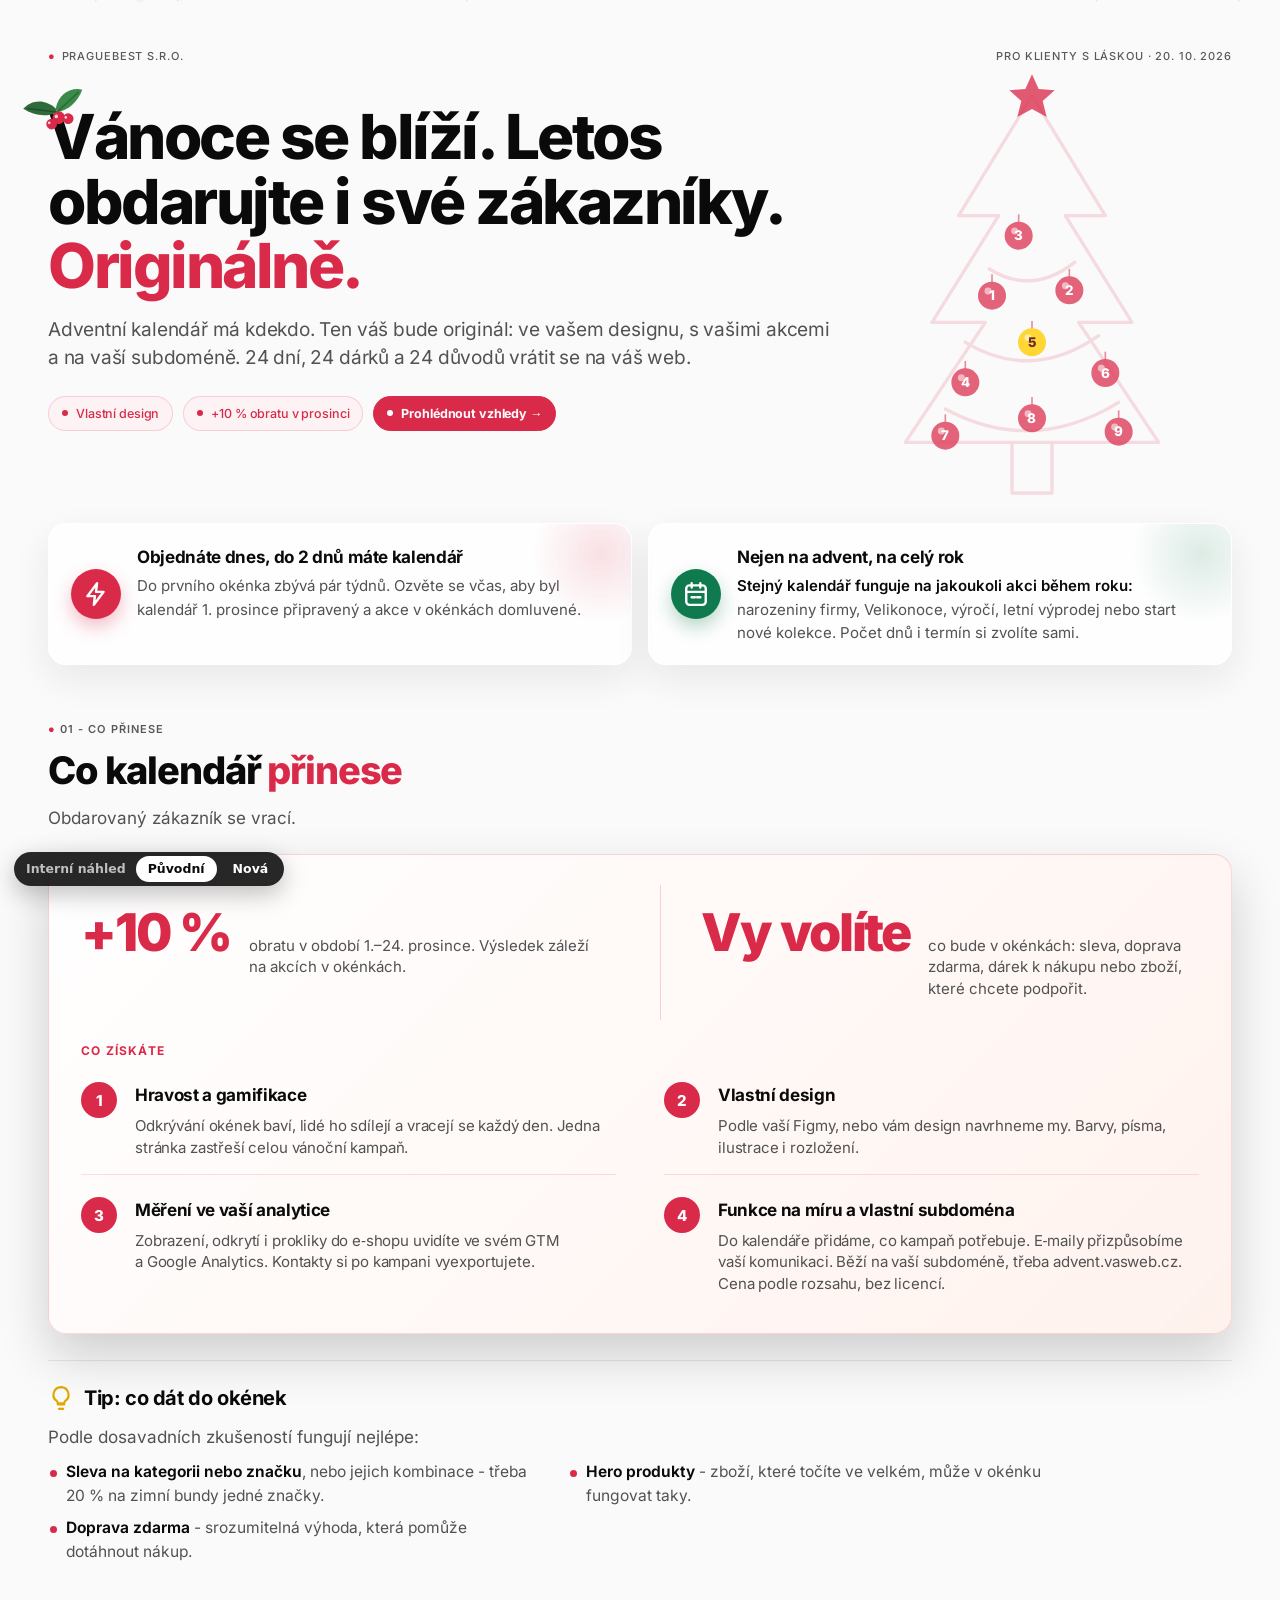
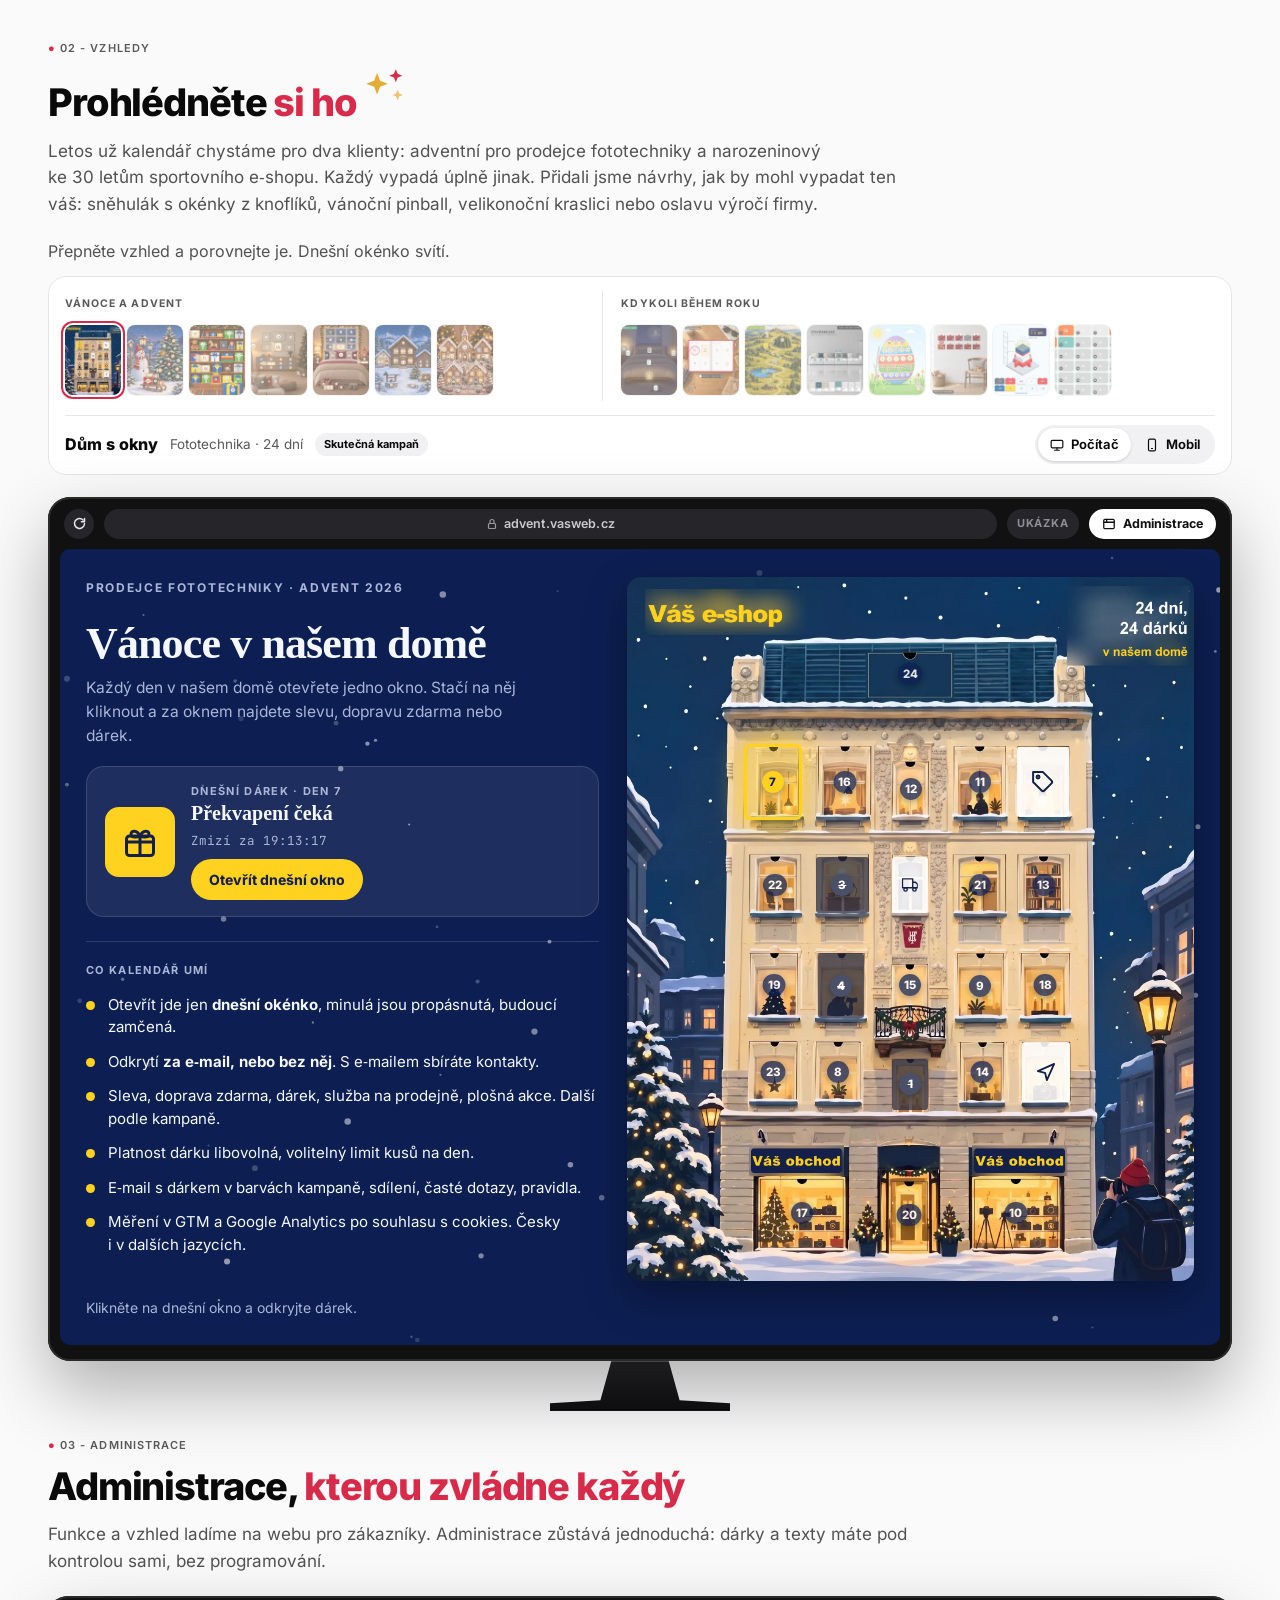
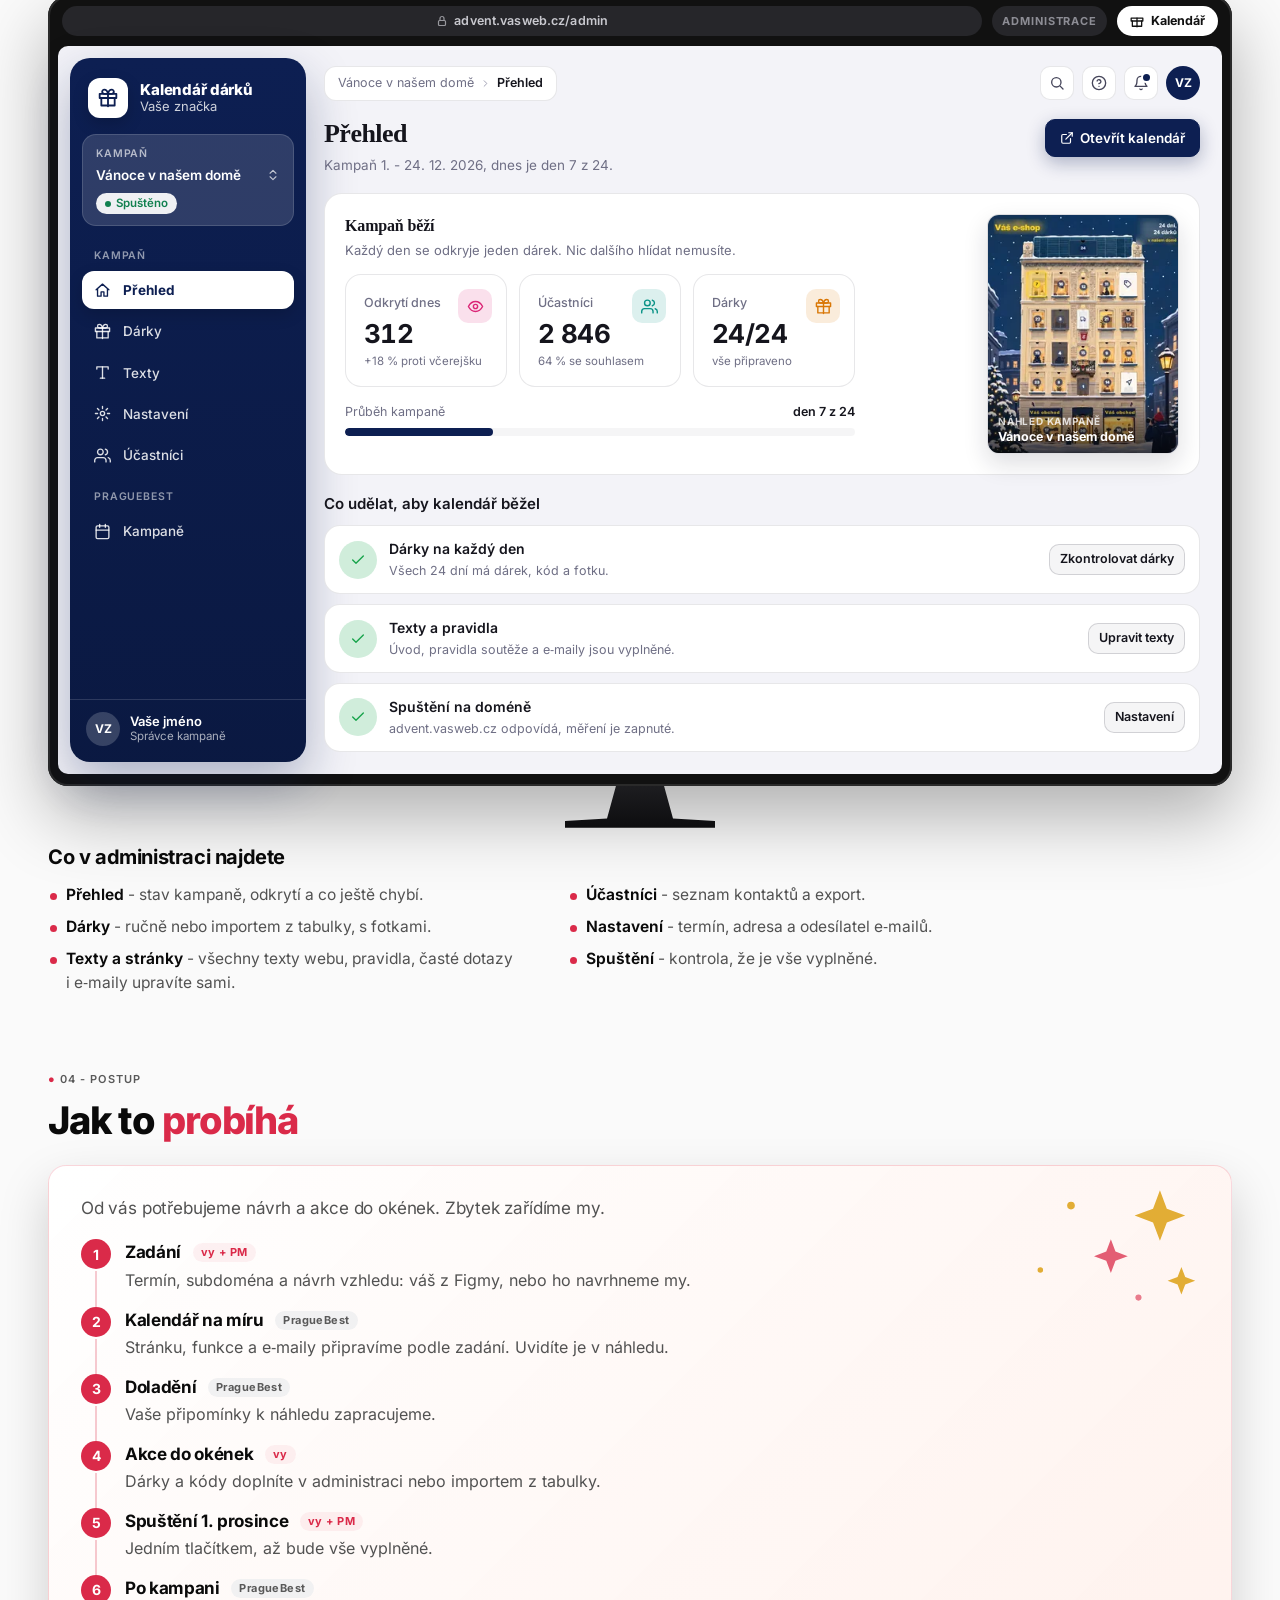
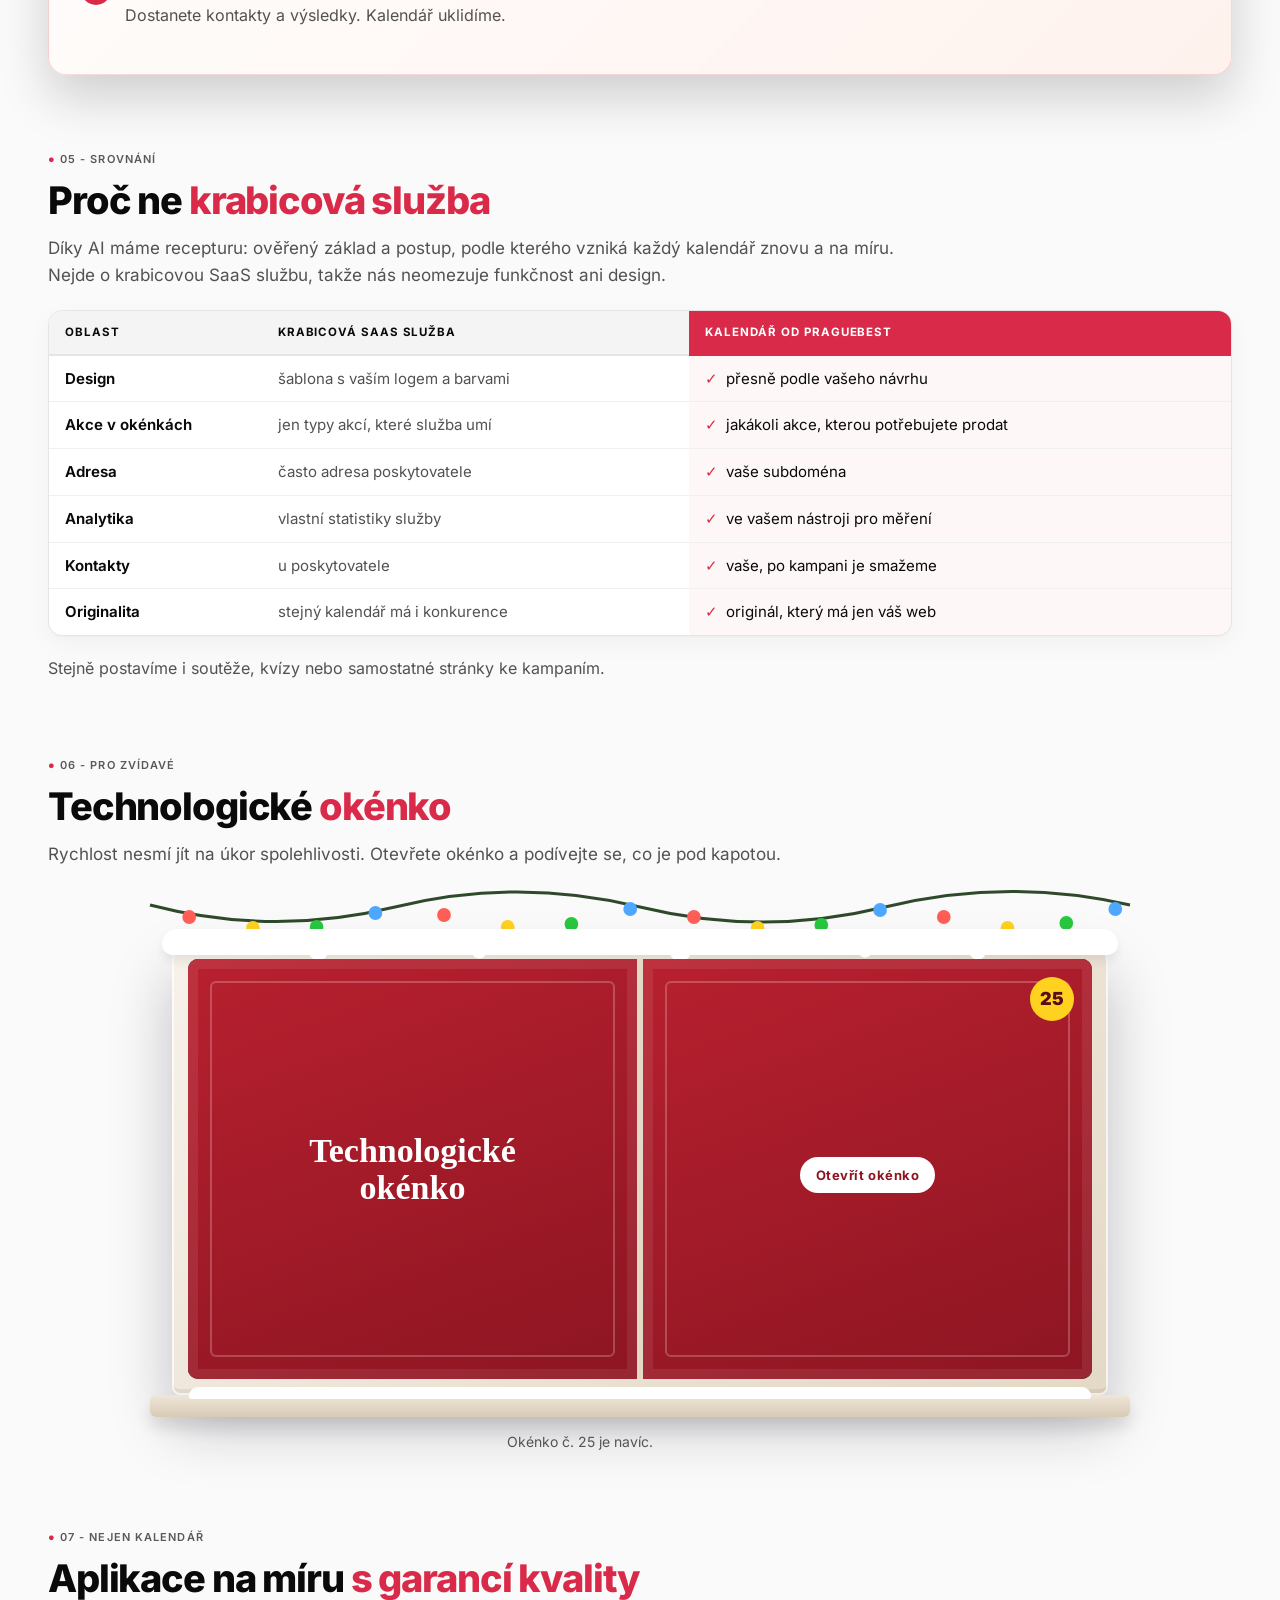
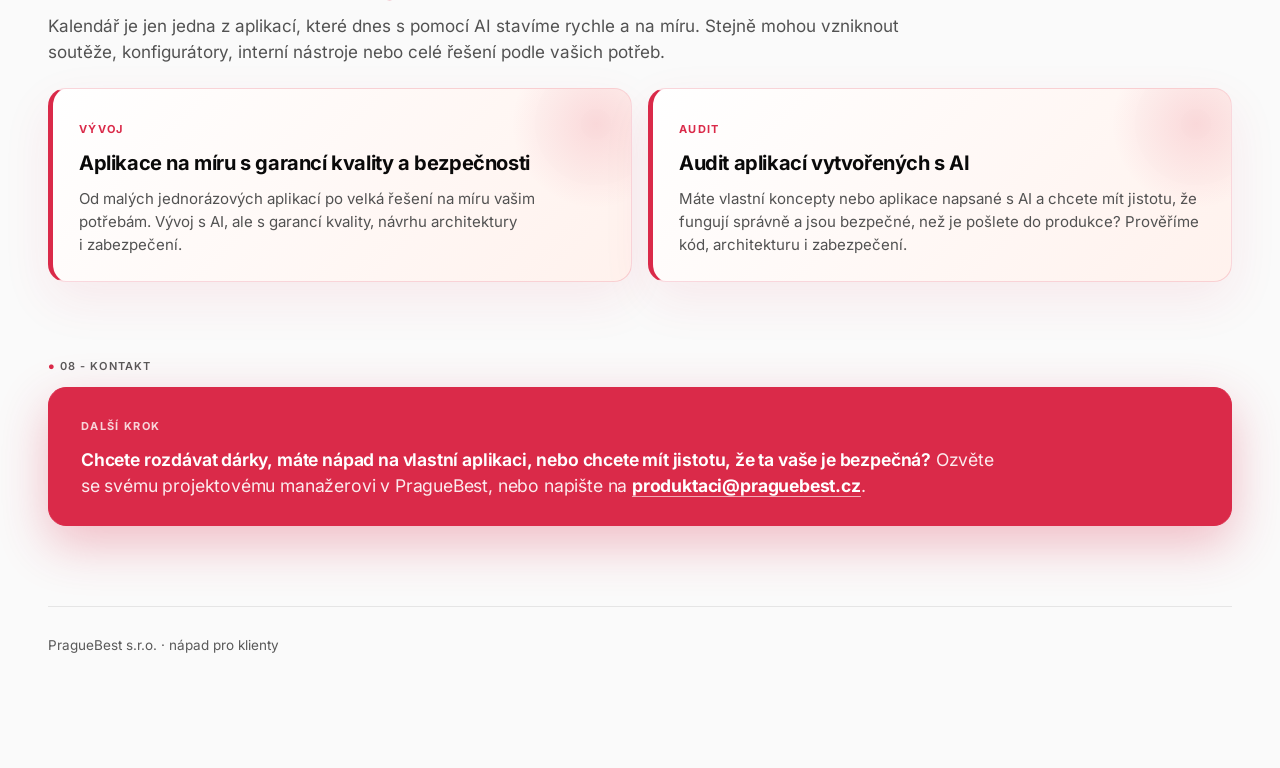
==== index.html @ 316d6634 "Merge branch 'nove-vzhledy' into landing-vizual" ====
<!DOCTYPE html>
<html lang="cs">
<head>
<meta charset="UTF-8">
<meta name="viewport" content="width=device-width, initial-scale=1.0">
<link rel="icon" type="image/png" sizes="32x32" href="favicon-32x32.png">
<link rel="icon" type="image/png" sizes="16x16" href="favicon-16x16.png">
<link rel="icon" type="image/png" sizes="194x194" href="favicon-194x194.png">
<link rel="apple-touch-icon" sizes="180x180" href="apple-touch-icon.png">
<link rel="mask-icon" href="safari-pinned-tab.svg" color="#d92b48">
<title>Letos obdarujte i své zákazníky | PragueBest</title>
<meta name="description" content="Vánoce se blíží a všichni shánějí dárky. Co kdyby je zákazníci dostávali každý den od vás? Adventní kalendář na vašem webu, ve vašem designu. Plus 10 % obratu v prosinci.">
<meta property="og:title" content="Letos obdarujte i své zákazníky | PragueBest">
<meta property="og:description" content="Vánoce se blíží. Adventní kalendář na vašem webu: 24 dní, 24 dárků, plus 10 % obratu v prosinci.">
<meta property="og:type" content="website">
<link rel="preload" as="image" href="img/fotoskoda-dum.webp">
<link rel="prefetch" as="image" href="img/kos.webp">
<link rel="prefetch" as="image" href="img/skrin.webp">
<link rel="preload" href="fonts/Inter-Variable-latin-ext.woff2" as="font" type="font/woff2" crossorigin>
<link rel="preload" href="fonts/Inter-Variable-latin.woff2" as="font" type="font/woff2" crossorigin>
<style>
  @font-face { font-family: 'Inter'; src: url('fonts/Inter-Variable-latin-ext.woff2') format('woff2-variations'); unicode-range: U+0100-02AF, U+0304, U+0308, U+0329, U+1E00-1E9F, U+1EF2-1EFF, U+2020, U+20A0-20AB, U+20AD-20C0, U+2113, U+2C60-2C7F, U+A720-A7FF; font-weight: 100 900; font-style: normal; font-display: block; }
  @font-face { font-family: 'Inter'; src: url('fonts/Inter-Variable-latin.woff2') format('woff2-variations'); unicode-range: U+0000-00FF, U+0131, U+0152-0153, U+02BB-02BC, U+02C6, U+02DA, U+02DC, U+0304, U+0308, U+0329, U+2000-206F, U+2074, U+20AC, U+2122, U+2191, U+2193, U+2212, U+2215, U+FEFF, U+FFFD; font-weight: 100 900; font-style: normal; font-display: block; }
  @font-face { font-family: 'JetBrains Mono'; src: url('fonts/JetBrainsMono-Variable-latin-ext.woff2') format('woff2-variations'); unicode-range: U+0100-02AF, U+0304, U+0308, U+0329, U+1E00-1E9F, U+1EF2-1EFF, U+2020, U+20A0-20AB, U+20AD-20C0, U+2113, U+2C60-2C7F, U+A720-A7FF; font-weight: 100 900; font-style: normal; font-display: block; }
  @font-face { font-family: 'JetBrains Mono'; src: url('fonts/JetBrainsMono-Variable-latin.woff2') format('woff2-variations'); unicode-range: U+0000-00FF, U+0131, U+0152-0153, U+02BB-02BC, U+02C6, U+02DA, U+02DC, U+0304, U+0308, U+0329, U+2000-206F, U+2074, U+20AC, U+2122, U+2191, U+2193, U+2212, U+2215, U+FEFF, U+FFFD; font-weight: 100 900; font-style: normal; font-display: block; }
  @font-face { font-family: 'Inter Fallback'; src: local('Arial'); size-adjust: 107.4%; ascent-override: 90.49%; descent-override: 22.56%; line-gap-override: 0%; }
</style>
<style>
  :root {
    --accent: #DA2A49; --accent-bright: #ff3057; --accent-soft: rgba(218,42,73,0.06);
    --ok: #0f7a4d; --ok-soft: rgba(15,122,77,0.07);
    --warn: #a86400; --warn-soft: rgba(168,100,0,0.08);
    --bg: #fafafa; --bg-card: #ffffff;
    --ink: #0a0a0a; --ink-2: #525252; --ink-3: #737373; --ink-4: #a3a3a3;
    --line: #e5e5e5; --line-soft: #f0f0f0;
    --mono: 'JetBrains Mono', 'SF Mono', Menlo, Consolas, monospace;
  }
  * { box-sizing: border-box; margin: 0; padding: 0; }
  html { scroll-behavior: smooth; scroll-padding-top: 78px; }
  @media (prefers-reduced-motion: reduce) { html { scroll-behavior: auto; } }
  body { font-family: 'Inter', 'Inter Fallback', -apple-system, BlinkMacSystemFont, "Segoe UI", Roboto, Arial, sans-serif; font-synthesis: none; background: var(--bg); color: var(--ink); line-height: 1.55; font-size: 16px; -webkit-font-smoothing: antialiased; font-feature-settings: "ss01", "ss03", "cv11"; }
  .container { max-width: 1240px; margin: 0 auto; padding: 48px 28px 100px; }
  a { color: var(--accent); text-decoration: none; border-bottom: 1px solid rgba(218,42,73,0.25); }
  a:hover { border-bottom-color: var(--accent); }
  :focus-visible { outline: 3px solid var(--accent); outline-offset: 3px; border-radius: 4px; }
  .skip { position: absolute; left: -9999px; top: 0; background: var(--accent); color: #fff; padding: 12px 18px; z-index: 90; font-weight: 700; border-bottom: 0; border-radius: 0 0 10px 0; }
  .skip:focus { left: 0; top: 0; }
  .vh { position: absolute !important; width: 1px; height: 1px; padding: 0; margin: -1px; overflow: hidden; clip: rect(0,0,0,0); white-space: nowrap; border: 0; }

  .top-bar { display: flex; flex-wrap: wrap; gap: 12px; justify-content: space-between; align-items: center; margin-bottom: 40px; font-size: 11px; color: var(--ink-3); letter-spacing: 0.08em; text-transform: uppercase; font-weight: 500; }
  .top-bar .brand::before { content: "\25CF"; color: var(--accent); margin-right: 6px; }

  header.doc-header { margin-bottom: 44px; }
  header.doc-header h1 { font-size: clamp(34px, 5.6vw, 62px); font-weight: 800; letter-spacing: -0.04em; line-height: 1.04; margin-bottom: 18px; max-width: 940px; }
  header.doc-header h1 .accent { color: var(--accent); }
  header.doc-header .subtitle { font-size: 19px; color: var(--ink-2); line-height: 1.45; max-width: 840px; letter-spacing: -0.01em; }
  .meta-row { display: flex; flex-wrap: wrap; gap: 10px; margin-top: 24px; }
  .pill { display: inline-flex; align-items: center; gap: 8px; padding: 7px 13px; border-radius: 100px; font-size: 12.5px; font-weight: 500; letter-spacing: -0.01em; background: var(--accent-soft); border: 1px solid rgba(218,42,73,0.18); color: var(--accent); }
  .pill.neutral { background: #fff; border-color: var(--line); color: var(--ink-3); }
  a.pill.link { background: var(--accent); border-color: var(--accent); color: #fff; font-weight: 700; cursor: pointer; }
  a.pill.link::before { background: #fff; }
  a.pill.link:hover { background: #c22440; border-color: #c22440; }
  .pill::before { content: ""; width: 6px; height: 6px; background: currentColor; border-radius: 50%; }
  .doc-actions { display: flex; flex-wrap: wrap; gap: 8px; margin-top: 16px; }
  .doc-actions .da { display: inline-flex; align-items: center; gap: 7px; padding: 8px 14px; border-radius: 100px; border: 1px solid var(--line); background: #fff; color: var(--ink); font: inherit; font-size: 13px; font-weight: 600; cursor: pointer; }
  .doc-actions .da:hover { border-color: var(--ink-4); color: var(--ink); }
  .doc-actions .da svg { width: 15px; height: 15px; flex: none; }
  .doc-actions .da.primary { background: var(--accent); border-color: var(--accent); color: #fff; }
  .doc-actions .da.primary:hover { background: #c22440; }

  .keybox { background: var(--ink); color: #fff; border-radius: 18px; padding: 30px 32px 26px; margin-bottom: 22px; }
  .keybox .label { font-size: 11px; letter-spacing: 0.12em; text-transform: uppercase; color: var(--accent-bright); font-weight: 700; margin-bottom: 12px; display: block; }
  .keybox p { font-size: 17.5px; line-height: 1.5; letter-spacing: -0.01em; color: #f0f0f0; max-width: 920px; margin-bottom: 0; }
  .keybox p + p { margin-top: 12px; }
  .keybox strong { color: #fff; }
  .keybox a { color: #fff; border-bottom-color: rgba(255,255,255,0.4); }
  .keytiles { display: grid; grid-template-columns: repeat(auto-fit, minmax(200px, 1fr)); gap: 10px; margin: 6px 0 20px; }
  .keytiles .kt { background: rgba(255,255,255,0.07); border: 1px solid rgba(255,255,255,0.14); border-radius: 12px; padding: 12px 14px; min-width: 0; }
  .keytiles .kt b { display: block; color: #fff; font-size: 16px; letter-spacing: -0.01em; line-height: 1.25; margin-bottom: 3px; }
  .keytiles .kt span { display: block; color: rgba(255,255,255,0.7); font-size: 12.5px; line-height: 1.35; }

  nav.toc-list { background: var(--accent-soft); border-left: 4px solid var(--accent); border-radius: 6px 16px 16px 6px; padding: 18px 26px 16px 26px; margin: 0 0 64px; }
  nav.toc-list .toc-group-title { display: block; font-size: 14px; font-weight: 800; color: var(--accent); margin: 0 0 10px; }
  nav.toc-list ul { list-style: disc; margin: 0 0 0 18px; padding: 0; max-width: none; columns: 2; column-gap: 40px; }
  nav.toc-list li { margin: 0 0 9px; font-size: 15px; line-height: 1.4; break-inside: avoid; color: var(--ink-2); }
  nav.toc-list li a { color: var(--accent); text-decoration: underline; text-underline-offset: 3px; font-weight: 650; border-bottom: none; }
  nav.toc-list li a:hover { color: var(--ink); }
  nav.toc-list li a .num { color: var(--ink-4); font-weight: 700; font-size: 12px; margin-right: 8px; text-decoration: none; display: inline-block; }
  nav.toc-list li .d { display: block; color: var(--ink-3); font-size: 13.5px; }
  @media (max-width: 720px) { nav.toc-list ul { columns: 1; } }

  section { margin-bottom: 76px; scroll-margin-top: 78px; }
  .section-label { display: block; font-size: 11px; color: var(--ink-3); letter-spacing: 0.1em; text-transform: uppercase; font-weight: 600; margin-bottom: 12px; }
  .section-label::before { content: "\25CF  "; color: var(--accent); }
  h2 { font-size: clamp(26px, 3.4vw, 38px); font-weight: 800; letter-spacing: -0.03em; line-height: 1.08; margin-bottom: 14px; max-width: 1000px; }
  h2 .accent { color: var(--accent); }
  h3 { font-size: 20px; font-weight: 700; letter-spacing: -0.02em; margin: 34px 0 10px; }
  .lead { font-size: 17px; color: var(--ink-2); max-width: 860px; line-height: 1.55; margin-bottom: 22px; }
  p { max-width: 860px; margin-bottom: 12px; color: var(--ink-2); }
  p strong, li strong { color: var(--ink); font-weight: 650; }
  ul.dots { list-style: none; padding: 0; margin: 0 0 16px; max-width: 860px; color: var(--ink-2); }
  ul.dots li { position: relative; padding-left: 18px; margin: 0 0 8px; font-size: 15.5px; }
  ul.dots li::before { content: ""; position: absolute; left: 2px; top: 10px; width: 7px; height: 7px; border-radius: 50%; background: var(--accent); }
  ul.dots.cols { columns: 2; column-gap: 40px; max-width: 1000px; }
  ul.dots.cols li { break-inside: avoid; }
  @media (max-width: 720px) { ul.dots.cols { columns: 1; } }

  .table-wrap { overflow-x: auto; margin: 20px 0; border: 1px solid var(--line); border-radius: 14px; background: var(--bg-card); }
  table.cmp { width: 100%; border-collapse: collapse; font-size: 15px; min-width: 620px; line-height: 1.45; }
  table.cmp th { text-align: left; font-size: 11.5px; letter-spacing: 0.08em; text-transform: uppercase; color: var(--ink); font-weight: 700; padding: 13px 16px; border-bottom: 2px solid var(--line); background: #f4f4f5; vertical-align: top; }
  table.cmp th.us { background: var(--accent); color: #fff; border-bottom-color: var(--accent); }
  table.cmp td { padding: 12px 16px; border-bottom: 1px solid var(--line-soft); vertical-align: top; color: var(--ink-2); }
  table.cmp td:first-child { font-weight: 650; color: var(--ink); width: 18%; }
  table.cmp td.us { color: var(--ink); background: rgba(218,42,73,0.035); }
  table.cmp td.us::before { content: "\2713"; color: var(--accent); font-weight: 800; margin-right: 8px; }
  table.cmp tr:last-child td { border-bottom: none; }
  @media (max-width: 640px) {
    .table-wrap.cmp-wrap { border: 0; background: none; overflow: visible; }
    table.cmp, table.cmp tbody, table.cmp tr, table.cmp td { display: block; min-width: 0; width: auto; }
    table.cmp thead { display: none; }
    table.cmp tr { background: #fff; border: 1px solid var(--line); border-radius: 12px; margin-bottom: 10px; overflow: hidden; }
    table.cmp td { border: 0; padding: 8px 14px; }
    table.cmp td:first-child { width: auto; padding-top: 12px; font-size: 16px; }
    table.cmp td[data-l]::before { content: attr(data-l); display: block; font-size: 11px; font-weight: 700; letter-spacing: .06em; text-transform: uppercase; color: var(--ink-3); margin-bottom: 2px; }
    table.cmp td.us { padding-bottom: 12px; }
    table.cmp td.us::before { color: var(--accent); margin: 0 0 2px; }
  }

  .callout { border-left: 3px solid var(--accent); background: var(--accent-soft); padding: 14px 18px; border-radius: 0 12px 12px 0; margin: 18px 0; max-width: 860px; }
  .callout p { margin-bottom: 0; font-size: 15px; }
  .callout .label { display: block; font-size: 11px; letter-spacing: 0.1em; text-transform: uppercase; font-weight: 700; color: var(--accent); margin-bottom: 6px; }
  .callout.ok { border-left-color: var(--ok); background: var(--ok-soft); }
  .callout.ok .label { color: var(--ok); }

  .cards { display: grid; grid-template-columns: repeat(auto-fit, minmax(240px, 1fr)); gap: 14px; margin: 22px 0; }
  .card { background: var(--bg-card); border: 1px solid var(--line); border-radius: 14px; padding: 20px 20px 18px; }
  .card .tag { display: inline-block; font-size: 10.5px; letter-spacing: 0.1em; text-transform: uppercase; font-weight: 700; color: var(--accent); margin-bottom: 8px; }
  .card .tag.neutral { color: var(--ink-3); }
  .card h3 { margin: 0 0 6px; font-size: 17px; }
  .card p { font-size: 15px; margin-bottom: 0; line-height: 1.45; }
  .card .ico { width: 38px; height: 38px; border-radius: 10px; background: var(--accent-soft); color: var(--accent); display: flex; align-items: center; justify-content: center; margin-bottom: 12px; }
  .card .ico svg { width: 20px; height: 20px; }

  .flow { counter-reset: step; list-style: none; padding: 0; margin: 0 0 18px; max-width: 860px; }
  .flow > li { position: relative; padding: 0 0 18px 44px; counter-increment: step; color: var(--ink-2); }
  .flow > li::before { content: counter(step); position: absolute; left: 0; top: 0; width: 30px; height: 30px; border-radius: 50%; background: var(--ink); color: #fff; font-weight: 700; font-size: 14px; display: flex; align-items: center; justify-content: center; }
  .flow > li::after { content: ''; position: absolute; left: 14px; top: 32px; bottom: 0; border-left: 2px solid var(--line); }
  .flow > li:last-child::after { display: none; }
  .flow > li b { display: block; color: var(--ink); font-size: 17px; font-weight: 700; letter-spacing: -0.02em; margin-bottom: 2px; }
  .flow .who { display: inline-block; margin-left: 8px; font-size: 11px; font-weight: 700; letter-spacing: .04em; color: var(--ink-3); background: #f1f1f2; border-radius: 100px; padding: 1px 8px; vertical-align: 2px; }
  .flow .who.you { color: var(--accent); background: var(--accent-soft); }

  details.more { border: 1px solid var(--line); border-radius: 12px; background: #fff; margin: 14px 0; max-width: 1000px; }
  details.more > summary { cursor: pointer; list-style: none; padding: 11px 14px; font-weight: 700; font-size: 14.5px; display: flex; align-items: center; gap: 10px; color: var(--ink); }
  details.more > summary::-webkit-details-marker { display: none; }
  details.more > summary::before { content: "+"; width: 22px; height: 22px; border-radius: 50%; background: var(--accent); color: #fff; display: inline-flex; align-items: center; justify-content: center; font-weight: 800; font-size: 15px; flex: 0 0 auto; }
  details.more[open] > summary::before { content: "\2013"; }
  details.more > div { padding: 12px 16px 14px; border-top: 1px solid var(--line); }
  details.more > div > :last-child { margin-bottom: 0; }

  footer.doc-footer { margin-top: 80px; padding-top: 28px; border-top: 1px solid var(--line); font-size: 13.5px; color: var(--ink-3); }
  footer.doc-footer p { font-size: 13.5px; color: var(--ink-3); max-width: 900px; }

  @media (max-width: 720px) {
    .container { padding: 36px 16px 70px; }
    .keybox { padding: 24px 20px; }
  }

  /* ---------- Ukázka kalendáře: 4 vzhledy (dům s okny, sportovní e-shop, vymyšlené obory) ---------- */
  .demo-bar { display: flex; flex-wrap: wrap; gap: 12px 28px; align-items: center; margin: 0 0 28px; }
  .demo-bar .grp { display: flex; flex-wrap: wrap; align-items: center; gap: 12px; }
  .demo-bar .lbl { min-width: 0; }
  .demo-bar .lbl { font-size: 11px; font-weight: 700; letter-spacing: .1em; text-transform: uppercase; color: var(--ink-3); }
  .seg { display: inline-flex; flex-wrap: wrap; gap: 6px; }
  .seg button { font: inherit; font-size: 13px; font-weight: 650; padding: 7px 13px; border-radius: 100px; border: 1px solid var(--line); background: #fff; color: var(--ink); cursor: pointer; display: inline-flex; align-items: center; gap: 7px; }
  .seg button i { width: 12px; height: 12px; border-radius: 50%; display: inline-block; box-shadow: inset 0 0 0 1px rgba(0,0,0,.12); }
  .seg button:hover { border-color: var(--ink-4); }
  .seg button[aria-pressed="true"] { background: var(--accent); border-color: var(--accent); color: #fff; }
  .seg button[aria-pressed="true"] i { box-shadow: inset 0 0 0 1px rgba(255,255,255,.35), 0 0 0 2px rgba(255,255,255,.6); }
  .demo-bar .grp.device { padding-left: 0; border-left: 0; }
  .demo-bar .grp.device .seg button { background: #f4f4f5; border-color: transparent; }
  .demo-bar .grp.device .seg button[aria-pressed="true"] { background: var(--ink); border-color: var(--ink); }

  /* výběr vzhledu: jeden panel s náhledy, přepínačem zobrazení a názvem vybraného */
  .demo-bar { display: grid; grid-template-columns: minmax(0, 1fr); align-items: start; gap: 0; margin: 0 0 22px; padding: 14px 16px 0; border: 1px solid var(--line); border-radius: 18px; background: #fff; }
  .vz { min-width: 0; }
  .vz-strip { display: flex; align-items: flex-start; gap: 18px; min-width: 0; padding-bottom: 14px; }
  .vz-set { flex: 1 1 0; min-width: 0; }
  .vz-head { display: flex; align-items: center; gap: 10px; margin: 0 0 8px; }
  .vz-head .vz-k { margin: 0; }
  .vz-nav { display: flex; gap: 4px; margin-left: auto; }
  .vz-set:not(.over) .vz-nav { visibility: hidden; }
  .vz-arr { display: grid; place-items: center; width: 26px; height: 26px; padding: 0; border: 1px solid var(--line); border-radius: 50%; background: #fff; color: var(--ink); cursor: pointer; transition: opacity .15s ease, background .15s ease; }
  .vz-arr svg { width: 14px; height: 14px; }
  .vz-arr:hover:not(:disabled) { background: #f1f1f3; }
  .vz-arr:disabled { opacity: .35; cursor: default; }
  .vz-arr:focus-visible { outline: 3px solid var(--accent); outline-offset: 2px; }
  .vz-k { display: block; margin: 0 0 8px; font-size: 10.5px; font-weight: 700; letter-spacing: .1em; text-transform: uppercase; color: var(--ink-3); white-space: nowrap; }
  .vz-thumbs { display: flex; gap: 6px; overflow-x: auto; scrollbar-width: none; padding: 6px; margin: -6px; }
  .vz-thumbs::-webkit-scrollbar { display: none; }
  .vz-thumbs.fade-r { -webkit-mask-image: linear-gradient(90deg, #000 86%, transparent); mask-image: linear-gradient(90deg, #000 86%, transparent); }
  .vz-thumbs.fade-l { -webkit-mask-image: linear-gradient(90deg, transparent, #000 14%); mask-image: linear-gradient(90deg, transparent, #000 14%); }
  .vz-thumbs.fade-l.fade-r { -webkit-mask-image: linear-gradient(90deg, transparent, #000 14%, #000 86%, transparent); mask-image: linear-gradient(90deg, transparent, #000 14%, #000 86%, transparent); }
  .vz-sep { align-self: stretch; flex: none; width: 1px; background: var(--line); }
  .vz-th { position: relative; flex: none; width: 56px; height: 70px; padding: 0; border: 0; border-radius: 8px; overflow: hidden; background: #ececef; cursor: pointer; opacity: .6; box-shadow: 0 0 0 1px rgba(0,0,0,.08); transition: opacity .15s ease, box-shadow .15s ease; }
  .vz-th img { display: block; width: 100%; height: 100%; object-fit: cover; }
  .vz-th-w { position: relative; flex: none; }
  .vz-tip { position: fixed; left: 0; top: 0; z-index: 30; width: max-content; max-width: 220px; padding: 7px 11px 8px; border-radius: 10px; background: #fff; color: #14141a; text-align: left; box-shadow: 0 0 0 1px rgba(10,10,10,.08), 0 14px 32px rgba(10,10,10,.22); pointer-events: none; opacity: 0; visibility: hidden; translate: -50% 6px; transition: opacity .16s ease, translate .16s ease, visibility 0s .16s; }
  .vz-tip::before { content: ""; position: absolute; left: calc(50% + var(--sip, 0px)); bottom: 100%; margin-left: -7px; border: 7px solid transparent; border-bottom-color: #fff; filter: drop-shadow(0 -1px 0 rgba(10,10,10,.08)); }
  .vz-tip b { display: block; font-size: 13px; font-weight: 800; line-height: 1.2; }
  .vz-tip small { display: block; margin-top: 2px; font-size: 12px; color: #6b6b76; }
  .vz-tip.on { opacity: 1; visibility: visible; translate: -50% 0; transition-delay: .12s, .12s, 0s; }
  @media (hover: none) { .vz-tip { display: none; } }
  .vz-th:hover { opacity: 1; }
  .vz-th:focus-visible { outline: 3px solid var(--accent); outline-offset: 2px; opacity: 1; }
  .vz-th[aria-pressed="true"] { opacity: 1; box-shadow: 0 0 0 2px #fff, 0 0 0 4px var(--accent); }
  .demo-bar .grp.device { display: block; margin-left: auto; padding: 0; border: 0; }
  .demo-bar .grp.device .seg { display: flex; gap: 2px; padding: 3px; border-radius: 100px; background: #f1f1f3; }
  .demo-bar .grp.device .seg button { border: 0; background: transparent; padding: 6px 12px; }
  .demo-bar .grp.device .seg button[aria-pressed="true"] { background: #fff; color: var(--ink); box-shadow: 0 1px 3px rgba(0,0,0,.14); }
  .vz-cap { display: flex; flex-wrap: wrap; align-items: center; gap: 6px 12px; padding: 9px 0 10px; border-top: 1px solid var(--line); }
  .vz-cap strong { font-size: 16px; font-weight: 800; color: var(--ink); }
  .vz-cap-m { font-size: 13.5px; color: var(--ink-3); }
  .vz-cap-s { padding: 3px 9px; border-radius: 100px; background: #f1f1f3; color: var(--ink); font-size: 11px; font-weight: 700; }
  .vz-cap-s[hidden] { display: none; }
  .vz-admin { display: none; font-size: 13px; font-weight: 700; }
  @media (max-width: 899px) { .vz-admin { display: inline; } }
  @media (max-width: 860px) {
    .vz-strip { flex-direction: column; gap: 14px; }
    .vz-set { flex: none; width: 100%; }
    .vz-sep { display: none; }
  }
  @media (prefers-reduced-motion: reduce) { .vz-th { transition: none; } }
  .demo-bar input[type=range] { accent-color: var(--accent); width: 170px; }
  .demo-bar output { font-weight: 800; font-size: 15px; min-width: 28px; display: inline-block; }
  .demo-note { font-size: 13px; color: var(--ink-3); margin: 10px 0 0; }

  .demo { --d-bg: #0d1f52; --d-ink: #f4f7ff; --d-ink-2: #a9b6d8; --d-door: #14204a; --d-door-ink: #fff; --d-door-line: #24356b;
    --d-today: #ffd21f; --d-today-ink: #14204a; --d-open: #fff; --d-open-ink: #14204a; --d-locked: rgba(10,23,64,.42); --d-missed: rgba(74,80,104,.78);
    --d-btn: #ffd21f; --d-btn-ink: #14204a; --d-radius: 6px; --d-font: Georgia, 'Times New Roman', serif; --d-card: rgba(255,255,255,.07); --d-card-line: rgba(255,255,255,.14);
    position: relative; overflow: hidden; border-radius: 20px; background: var(--d-bg); color: var(--d-ink); padding: 26px; box-shadow: 0 18px 50px rgba(0,0,0,.16); }
  .demo .deco { position: absolute; inset: 0; width: 100%; height: 100%; pointer-events: none; }
  .demo .d-wrap { position: relative; display: grid; grid-template-columns: minmax(0, .95fr) minmax(0, 1.05fr); gap: 28px; align-items: start; }
  #demo-stage { display: flex; align-items: center; justify-content: center; width: 100%; max-width: 560px; margin: 0 auto; aspect-ratio: 4 / 5; }
  #demo-stage .scene { margin: 0; max-height: 100%; max-width: calc(100% * var(--sc-ar, 0.8) / 0.8); }
  .demo .scene.cake, .demo .scene.egg, .demo .scene.raketa, .demo .scene.spani, .demo .scene.pas-scene, .demo .scene.chalupa, .demo .scene.vzk-scene, .demo .scene.obl-scene { --sc-ar: 0.8; }
  .demo .scene.wardrobe { --sc-ar: 0.8003; }
  .demo .scene.basket { --sc-ar: 1.3333; }
  .demo .scene:not(.adv):not(.cake):not(.egg):not(.wardrobe):not(.basket):not(.raketa):not(.spani):not(.pas-scene):not(.chalupa):not(.vzk-scene):not(.obl-scene) { --sc-ar: 0.8056; }
  #demo-stage .grid { width: 100%; align-self: start; }
  .demo .scene.basket { width: 100%; }
  .demo .d-top { display: flex; align-items: center; gap: 10px; margin-bottom: 18px; font-size: 12px; letter-spacing: .14em; text-transform: uppercase; font-weight: 700; color: var(--d-ink-2); min-height: 28px; }
  .demo .d-top img { height: 34px; width: auto; }
  .demo .d-top .fs-logo { font-family: 'Inter', Arial, sans-serif; font-weight: 900; font-size: 24px; letter-spacing: -0.03em; text-transform: none; color: #ffd21f; }
  .demo .d-title { font-family: var(--d-font); font-size: clamp(28px, 3.6vw, 44px); line-height: 1.04; letter-spacing: -0.02em; margin: 0 0 10px; color: var(--d-ink); font-weight: 700; }
  .demo .d-lead { color: var(--d-ink-2); font-size: 15.5px; margin: 0 0 18px; max-width: 460px; }
  .demo .d-today { background: var(--d-card); border: 1px solid var(--d-card-line); border-radius: 18px; padding: 16px 18px; display: flex; gap: 16px; align-items: center; }
  .demo .d-today .art { width: 70px; height: 70px; flex: none; border-radius: 14px; background: var(--d-today); color: var(--d-today-ink); display: flex; align-items: center; justify-content: center; }
  .demo .d-today .art svg { width: 36px; height: 36px; }
  .demo .d-today .k { font-size: 11px; letter-spacing: .12em; text-transform: uppercase; font-weight: 700; color: var(--d-ink-2); }
  .demo .d-today .t { font-family: var(--d-font); font-size: 20px; line-height: 1.15; font-weight: 700; margin: 2px 0 6px; color: var(--d-ink); }
  .demo .d-today .cd { font-family: var(--mono); font-size: 12.5px; color: var(--d-ink-2); }
  .demo .d-btn { display: inline-block; font: inherit; font-size: 14px; font-weight: 750; border: 0; border-radius: 100px; padding: 10px 18px; background: var(--d-btn); color: var(--d-btn-ink); margin-top: 8px; }
  .demo .d-btn:hover { filter: brightness(1.06); }
  .demo .d-umi { margin-top: 24px; padding-top: 20px; border-top: 1px solid var(--d-card-line); }
  .demo .d-umi .k { font-size: 11px; letter-spacing: .12em; text-transform: uppercase; font-weight: 700; color: var(--d-ink-2); margin-bottom: 14px; }
  .demo .d-umi ul { list-style: none; margin: 0; padding: 0; max-width: none; color: var(--d-ink); }
  .demo .d-umi li { position: relative; padding-left: 22px; margin: 0 0 12px; font-size: 15px; line-height: 1.5; color: var(--d-ink); }
  .demo .d-umi li::before { content: ""; position: absolute; left: 0; top: 7px; width: 9px; height: 9px; border-radius: 50%; background: var(--d-today); }
  .demo .d-umi li strong { color: var(--d-ink); font-weight: 700; }
  .demo-frame.is-mobile .demo .d-umi { display: none; }
  .demo .d-hero-img { margin-top: 18px; width: 100%; max-width: 420px; height: auto; display: block; }
  .demo .d-toast { position: relative; min-height: 22px; margin-top: 14px; font-size: 14px; color: var(--d-ink-2); }

  /* mřížka okének */
  .demo .grid { display: grid; grid-template-columns: repeat(6, minmax(0, 1fr)); gap: 8px; }
  .demo .door { position: relative; cursor: default; aspect-ratio: 1 / 1; border-radius: var(--d-radius); background: var(--d-door); color: var(--d-door-ink); border: 1px solid var(--d-door-line); font: inherit; cursor: pointer; display: flex; flex-direction: column; align-items: center; justify-content: center; gap: 2px; padding: 4px; transition: transform .15s ease, box-shadow .15s ease; overflow: hidden; }
  .demo .door:hover { transform: translateY(-2px); box-shadow: 0 10px 22px rgba(0,0,0,.18); }
  .demo .door .n { font-family: var(--d-font); font-size: clamp(17px, 2vw, 26px); font-weight: 800; line-height: 1; }
  .demo .door .s { font-size: 9.5px; font-weight: 700; letter-spacing: .05em; text-transform: uppercase; opacity: .85; text-align: center; }
  .demo .door svg { width: 18px; height: 18px; }
  .demo .door.locked { background: var(--d-locked); }
  .demo .door.missed { background: var(--d-missed); }
  .demo .door.missed .n { text-decoration: line-through; text-decoration-thickness: 2px; }
  .demo .door.open { background: var(--d-open); color: var(--d-open-ink); }
  .demo .door.today { background: var(--d-today); color: var(--d-today-ink); border-color: transparent; animation: pulse 2.2s ease-in-out infinite; }
  @keyframes pulse { 0%, 100% { box-shadow: 0 0 0 0 rgba(255,210,31,.55); } 50% { box-shadow: 0 0 0 8px rgba(255,210,31,0); } }

  /* scéna: okna na ilustraci domu (dům s okny) */
  .demo .scene { position: relative; width: 100%; height: auto; max-height: 100%; margin: 0 auto; aspect-ratio: 1856 / 2304; border-radius: 14px; overflow: hidden; background: #0d1f52 url('img/fotoskoda-dum.webp') center / cover no-repeat; box-shadow: 0 16px 40px rgba(0,0,0,.35); }
  .demo .win { position: absolute; border: 0; padding: 0; margin: 0; background: transparent; cursor: default; border-radius: 3px; font: inherit; transition: background .2s ease, box-shadow .2s ease; }
  .demo .win .b { position: absolute; left: 50%; top: 50%; transform: translate(-50%, -50%); min-width: 22px; height: 22px; padding: 0 5px; border-radius: 99px; font-size: 11.5px; font-weight: 800; line-height: 22px; text-align: center; background: rgba(13,31,82,.85); color: #fff; box-shadow: 0 2px 6px rgba(0,0,0,.35); }
  .demo .win:hover { box-shadow: 0 0 0 2px #ffd21f; }
  .demo .win.locked .b { opacity: .85; }
  .demo .win.missed { background: rgba(40,44,64,.72); }
  .demo .win.missed .b { background: #4a5068; text-decoration: line-through; }
  .demo .win.open { background: rgba(255,255,255,.88); }
  .demo .win.open .b { background: #fff; color: #14204a; }
  .demo .win.open svg { position: absolute; left: 50%; top: 50%; width: 46%; height: 46%; transform: translate(-50%, -50%); color: #14204a; }
  .demo .win.open .b { display: none; }
  .demo .win.today { background: rgba(255,210,31,.35); box-shadow: 0 0 0 3px #ffd21f, 0 0 26px 6px rgba(255,210,31,.75); animation: glow 1.8s ease-in-out infinite; }
  .demo .win.today .b { background: #ffd21f; color: #14204a; }
  @keyframes glow { 50% { box-shadow: 0 0 0 3px #ffd21f, 0 0 10px 2px rgba(255,210,31,.4); } }
  @media (prefers-reduced-motion: reduce) { .demo .door.today, .demo .win.today { animation: none; } }

  /* interakce: otevření okénka, karta dárku */
  .demo .scene.spani .win:focus-visible, .demo .scene.chalupa .win:focus-visible { outline: none; }
  .demo .scene.spani .win:focus-visible .b, .demo .scene.chalupa .win:focus-visible .b { outline: 3px solid var(--d-today); outline-offset: 3px; }
  .demo .d-bubble { position: absolute; z-index: 15; max-width: 240px; display: flex; align-items: center; gap: 8px; padding: 9px 13px; border-radius: 12px; background: #14141a; color: #fff; font-family: 'Inter', 'Inter Fallback', Arial, sans-serif; font-size: 13.5px; font-weight: 650; line-height: 1.3; box-shadow: 0 10px 24px rgba(0,0,0,.3); translate: -50% -100%; pointer-events: none; opacity: 0; visibility: hidden; }
  .demo .d-bubble.dole { translate: -50% 0; }
  .demo .d-bubble::after { content: ""; position: absolute; left: calc(50% + var(--sipka, 0px)); top: 100%; margin-left: -7px; border: 7px solid transparent; border-top-color: #14141a; }
  .demo .d-bubble.dole::after { top: auto; bottom: 100%; border-top-color: transparent; border-bottom-color: #14141a; }
  .demo .d-bubble svg { flex: none; width: 16px; height: 16px; color: #ffd21f; }
  .demo .d-bubble.missed { background: #4a4a52; }
  .demo .d-bubble.missed::after { border-top-color: #4a4a52; }
  .demo .d-bubble.missed.dole::after { border-top-color: transparent; border-bottom-color: #4a4a52; }
  .demo .d-bubble.on { visibility: visible; animation: dBub 2.8s ease both; }
  @keyframes dBub { 0% { opacity: 0; transform: translateY(6px) scale(.92); } 8% { opacity: 1; transform: none; } 85% { opacity: 1; } 100% { opacity: 0; } }
  @media (prefers-reduced-motion: reduce) { .demo .d-bubble.on { animation: none; opacity: 1; } }
  .demo .win, .demo .door, .demo .dil { cursor: pointer; }
  .demo .win:focus-visible, .demo .door:focus-visible, .demo .dil:focus-visible, .demo .d-btn:focus-visible { outline: 3px solid var(--d-today); outline-offset: 3px; }
  .demo .d-btn { cursor: pointer; }
  .demo .door.just, .demo .scene:not(.basket):not(.wardrobe):not(.spani):not(.chalupa) .win.just { animation: dOdkryt .6s cubic-bezier(.3,1.3,.5,1) both; }
  @keyframes dOdkryt { 0% { transform: perspective(500px) rotateY(0) scale(1); } 40% { transform: perspective(500px) rotateY(-75deg) scale(1.08); } 100% { transform: perspective(500px) rotateY(0) scale(1); } }
  .demo .shake { animation: dShake .45s ease both; }
  @keyframes dShake { 20% { translate: -4px 0; } 40% { translate: 4px 0; } 60% { translate: -3px 0; } 80% { translate: 2px 0; } }
  .demo .d-reveal { position: absolute; inset: 0; z-index: 20; background: rgba(8,14,32,.42); -webkit-backdrop-filter: blur(3px); backdrop-filter: blur(3px); }
  .demo .d-reveal[hidden] { display: none; }
  .demo .d-card { position: absolute; left: var(--cx, 50%); top: var(--cy, 50%); translate: -50% -50%; width: min(calc(100% - 32px), 360px); background: #fff; color: #14204a; border-radius: 20px; padding: 26px 24px 22px; text-align: center; box-shadow: 0 30px 70px rgba(0,0,0,.35); font-family: 'Inter', 'Inter Fallback', Arial, sans-serif; animation: dcIn .55s cubic-bezier(.2,1.35,.4,1) both; }
  .demo .d-card::before { content: ""; position: absolute; left: 50%; top: -9px; width: 64px; height: 18px; translate: -50% 0; border-radius: 0 0 10px 10px; background: var(--d-today); }
  @keyframes dcIn { 0% { opacity: 0; transform: translateY(60px) scale(.86) rotate(-3deg); } 100% { opacity: 1; transform: none; } }
  .demo .dc-x { position: absolute; right: 10px; top: 10px; width: 34px; height: 34px; border: 0; border-radius: 50%; background: #f1f3f8; color: #14204a; font-size: 20px; line-height: 1; cursor: pointer; }
  .demo .dc-ico { width: 64px; height: 64px; margin: 4px auto 12px; border-radius: 18px; display: grid; place-items: center; background: var(--d-today); color: var(--d-today-ink); }
  .demo .dc-ico svg { width: 32px; height: 32px; }
  .demo .dc-k { font-size: 11px; letter-spacing: .12em; text-transform: uppercase; font-weight: 700; color: #5d6785; }
  .demo .dc-t { font-family: var(--d-font); font-size: 24px; line-height: 1.15; font-weight: 800; margin: 6px 0 14px; color: #14204a; }
  .demo .dc-code { display: flex; align-items: center; justify-content: space-between; gap: 10px; border: 2px dashed #c9d0e2; border-radius: 12px; padding: 8px 8px 8px 14px; margin-bottom: 14px; }
  .demo .dc-code code { font-family: var(--mono); font-size: 17px; font-weight: 700; letter-spacing: .06em; color: #14204a; }
  .demo .dc-copy { border: 0; border-radius: 8px; padding: 8px 12px; background: #14204a; color: #fff; font: inherit; font-size: 13px; font-weight: 700; cursor: pointer; }
  .demo .dc-cta { display: block; width: 100%; border: 0; border-radius: 100px; padding: 13px 18px; background: var(--d-btn); color: var(--d-btn-ink); font: inherit; font-size: 15px; font-weight: 800; cursor: pointer; }
  .demo .dc-note { font-size: 12.5px; color: #5d6785; margin: 12px 0 0; }
  .demo .dc-again { border: 0; background: none; padding: 0; margin-top: 10px; font: inherit; font-size: 12.5px; color: #5d6785; text-decoration: underline; cursor: pointer; }
  .demo .dc-fx { position: absolute; left: var(--cx, 50%); top: var(--cy, 50%); width: 9px; height: 5px; border-radius: 2px; pointer-events: none; animation: dcFx .95s cubic-bezier(.15,.7,.3,1) both; }
  @keyframes dcFx { 0% { opacity: 1; transform: translate(-50%,-50%) scale(.3); } 100% { opacity: 0; transform: translate(calc(-50% + var(--x)), calc(-50% + var(--y))) rotate(var(--r)) scale(1); } }
  @media (prefers-reduced-motion: reduce) { .demo .d-card, .demo .dc-fx, .demo .shake, .demo .door.just, .demo .win.just { animation: none !important; } .demo .dc-fx { display: none; } }

  /* téma: Odpočet ke startu (stavebnice, kreslené v kódu) */
  .demo[data-theme="raketa"] { --d-bg: #d4edfc; --d-ink: #0b093b; --d-ink-2: #3d4a7a; --d-today: #ffcd00; --d-today-ink: #0b093b; --d-btn: #52c018; --d-btn-ink: #fff; --d-font: 'Inter', 'Inter Fallback', Arial, sans-serif; --d-card: #fff; --d-card-line: #b9dcf3; }
  .demo[data-theme="raketa"] .d-title { font-weight: 900; letter-spacing: -0.035em; }
  .demo .scene.raketa { aspect-ratio: 4 / 5; max-width: 480px; display: flex; flex-direction: column; background: #f3faff; border: 1px solid #b9dcf3; box-shadow: 0 16px 40px rgba(11,31,68,.16); }
  .demo .scene.raketa .rk { display: block; width: 100%; flex: 1 1 auto; min-height: 0; }
  .demo .rk .rk-l { transform-box: view-box; }
  .demo .rk .rk-l.today { animation: rkHint 1.6s ease-in-out infinite; }
  @keyframes rkHint { 50% { opacity: .35; } }
  .demo .rk .rk-l.drop { animation: rkDrop .7s cubic-bezier(.3,1.5,.55,1) both; }
  @keyframes rkDrop { 0% { transform: translateY(-150px); opacity: 0; } 55% { opacity: 1; } 100% { transform: none; opacity: 1; } }
  .demo .rk .rk-ring { transform-box: fill-box; transform-origin: center; animation: rkRing .7s .45s ease-out both; }
  @keyframes rkRing { 0% { opacity: .8; transform: scale(.4); } 100% { opacity: 0; transform: scale(1.6); } }
  .demo .rk .rk-flame { opacity: 0; transform-box: fill-box; transform-origin: 50% 0; }
  .demo .rk.launch .rk-flame { opacity: 1; animation: rkFlame .12s linear infinite alternate; }
  @keyframes rkFlame { to { transform: scaleY(1.25) scaleX(.9); } }
  .demo .rk.launch .rk-ship { animation: rkLift 3s cubic-bezier(.5,0,.8,.4) .5s both; }
  @keyframes rkLift { 0% { transform: translate(0,0); } 6% { transform: translate(-1.5px,0); } 12% { transform: translate(1.5px,0); } 18% { transform: translate(0,0); } 100% { transform: translate(0,-460px); } }
  .demo .rk .rk-smoke circle { opacity: 0; }
  .demo .rk.launch .rk-smoke circle { animation: rkSmoke 2.4s ease-out both; }
  @keyframes rkSmoke { 0% { opacity: 0; transform: scale(.2); } 20% { opacity: .9; } 100% { opacity: 0; transform: scale(1.8); } }
  .demo .rk .rk-done { opacity: 0; }
  .demo .rk.launch .rk-done { animation: rkDone .6s 2.6s ease both; }
  @keyframes rkDone { from { opacity: 0; transform: translateY(10px); } to { opacity: 1; transform: none; } }
  .demo .rk-dily { display: grid; grid-template-columns: repeat(5, minmax(0, 1fr)); gap: 14px 8px; padding: 4px 16px 14px; }
  .demo .dil { position: relative; aspect-ratio: 2 / 1.15; border: 0; border-radius: 4px; padding: 0; font: inherit; font-weight: 900; font-size: clamp(13px, 1.6vw, 17px); color: #fff; background: var(--c, #004996); box-shadow: inset 0 -5px 0 rgba(0,0,0,.18), 0 3px 6px rgba(11,31,68,.18); display: flex; align-items: center; justify-content: center; gap: 4px; transition: transform .15s ease; }
  .demo .dil::before, .demo .dil::after { content: ""; position: absolute; top: -6px; width: 26%; height: 7px; border-radius: 3px 3px 0 0; background: inherit; box-shadow: inset 0 2px 0 rgba(255,255,255,.35); }
  .demo .dil::before { left: 13%; } .demo .dil::after { right: 13%; }
  .demo .dil:hover { transform: translateY(-2px); }
  .demo .dil svg { width: 15px; height: 15px; }
  .demo .dil.locked, .demo .dil.missed { background: transparent; color: #3d4a7a; box-shadow: none; outline: 2px dashed rgba(0,73,150,.45); outline-offset: -2px; }
  .demo .dil.locked::before, .demo .dil.locked::after, .demo .dil.missed::before, .demo .dil.missed::after { background: transparent; box-shadow: none; outline: 2px dashed rgba(0,73,150,.35); outline-offset: -2px; }
  .demo .dil.missed { color: #8a94a8; text-decoration: line-through; outline-color: rgba(138,148,168,.6); }
  .demo .dil.today { background: #ffcd00; color: #0b093b; animation: rkPulse 1.6s ease-in-out infinite; }
  @keyframes rkPulse { 50% { box-shadow: inset 0 -5px 0 rgba(0,0,0,.12), 0 0 0 6px rgba(255,204,0,.35); } }
  .demo .rk-start { align-self: center; margin: -4px 0 10px; border: 0; background: none; font: inherit; font-size: 12.5px; font-weight: 700; color: #004996; text-decoration: underline; cursor: pointer; }
  @media (prefers-reduced-motion: reduce) { .demo .rk .rk-l.today, .demo .rk .rk-l.drop, .demo .rk .rk-ring, .demo .dil.today, .demo .rk.launch .rk-ship, .demo .rk.launch .rk-flame { animation: none; } .demo .rk.launch .rk-done { animation: none; opacity: 1; } }
  /* téma: 7 nocí pro lepší spánek (fotka z Higgsfieldu; měsíc, ovečky, světla a visačky v kódu) */
  .demo[data-theme="spani"] { --d-bg: #f5f1ec; --d-ink: #483628; --d-ink-2: #7d6b5c; --d-today: #c3a15a; --d-today-ink: #fff; --d-btn: #0e8348; --d-btn-ink: #fff; --d-font: 'Inter', 'Inter Fallback', Arial, sans-serif; --d-card: #fff; --d-card-line: #e2dfdd; }
  .demo[data-theme="spani"] .d-title { font-weight: 800; letter-spacing: -0.025em; }
  .demo[data-theme="spani"] .d-btn { border-radius: 100px; }
  .demo .scene.spani { aspect-ratio: 4 / 5; max-width: 480px; background: #483628 url('img/spani.webp') center / cover no-repeat; }
  .demo .scene.spani::after { content: ""; position: absolute; inset: 0; z-index: 2; background: #0b1226; opacity: 0; pointer-events: none; transition: opacity 1.6s ease; }
  .demo .scene.spani.finale::after { opacity: .55; }
  .demo .scene.spani .sp-fx { position: absolute; inset: 0; width: 100%; height: 100%; pointer-events: none; z-index: 2; }
  .demo .sp-dim { opacity: .62; animation: spDim 1s ease both; }
  @keyframes spDim { from { opacity: 0; } }
  .demo .sp-star { animation: spTw 3s ease-in-out infinite; }
  @keyframes spTw { 50% { opacity: .15; } }
  .demo .sp-halo { animation: spHalo 4s ease-in-out infinite; transform-box: fill-box; transform-origin: center; }
  @keyframes spHalo { 50% { transform: scale(1.12); } }
  .demo .sp-cloud { animation: spCloud 22s linear infinite; }
  .demo .sp-cloud2 { animation-duration: 34s; animation-delay: -12s; }
  @keyframes spCloud { from { transform: translateX(-320px); } to { transform: translateX(860px); } }
  .demo .sp-meteor { opacity: 0; stroke-dasharray: 170; stroke-dashoffset: 170; animation: spMeteor 7s ease-out infinite 2s; }
  @keyframes spMeteor { 0% { opacity: 0; stroke-dashoffset: 170; transform: translate(0,0); } 3% { opacity: 1; } 10% { opacity: 0; stroke-dashoffset: -170; transform: translate(-90px,42px); } 100% { opacity: 0; } }
  .demo .sp-lamp { animation: spBreath 4s ease-in-out infinite; }
  .demo .sp-candle { transform-box: fill-box; transform-origin: 50% 70%; animation: spFlick .16s steps(2) infinite alternate; }
  @keyframes spBreath { 50% { opacity: .65; } }
  @keyframes spFlick { from { opacity: .8; transform: scale(1); } to { opacity: 1; transform: scale(1.08, .95); } }
  .demo .sp-mote { animation: spMote 6s ease-in-out infinite; }
  @keyframes spMote { 0%, 100% { opacity: 0; transform: translate(0,0); } 50% { opacity: .9; transform: translate(14px,-40px); } }
  .demo .sp-steam path { opacity: 0; animation: spSteam 3.3s ease-in-out infinite; }
  @keyframes spSteam { 0% { opacity: 0; transform: translateY(24px); } 30% { opacity: .75; } 100% { opacity: 0; transform: translateY(-70px); } }
  .demo .sp-done { opacity: 0; transition: opacity 1.2s 1s ease; }
  .demo .scene.spani.finale .sp-done { opacity: 1; }
  .demo .scene.spani.finale .sp-lamp, .demo .scene.spani.finale .sp-candle, .demo .scene.spani.finale .sp-steam, .demo .scene.spani.finale .sp-mote { opacity: 0; animation: none; transition: opacity 1.2s; }
  /* okénka: visačky na šňůrce */
  .demo .scene.spani .win { z-index: 3; border-radius: 26px; background: transparent; transition: box-shadow .3s ease; }
  .demo .scene.spani .win:hover { box-shadow: inset 0 0 0 2px rgba(255,255,255,.55); }
  .demo .scene.spani .win.today, .demo .scene.spani .win.open, .demo .scene.spani .win.missed { background: transparent; box-shadow: none; animation: none; }
  .demo .scene.spani .win .b { display: flex; flex-direction: column; align-items: center; justify-content: center; gap: 1px; width: 42px; height: 54px; min-width: 0; padding: 8px 0 0; border-radius: 7px 7px 10px 10px; transform: none; translate: -50% -50%; transform-origin: 50% -16px; background: #fff; color: #483628; font-family: 'Inter', Arial, sans-serif; font-size: 19px; font-weight: 900; line-height: 1; box-shadow: 0 6px 16px rgba(0,0,0,.4), inset 0 0 0 2px #fff, inset 0 0 0 3.5px rgba(195,161,90,.6); }
  .demo .scene.spani .win .b::before { content: ""; position: absolute; top: 5px; left: 50%; width: 6px; height: 6px; margin-left: -3px; border-radius: 50%; background: rgba(72,54,40,.35); }
  .demo .scene.spani .win .b::after { content: ""; position: absolute; bottom: 100%; left: 50%; width: 2px; height: 18px; margin-left: -1px; background: rgba(255,255,255,.85); }
  .demo .scene.spani .win .b small { font-size: 8.5px; font-weight: 800; letter-spacing: .08em; text-transform: uppercase; opacity: .75; }
  .demo .scene.spani .win .b svg { position: static; width: 20px; height: 20px; transform: none; color: #0e8348; }
  .demo .scene.spani .win.open .b { box-shadow: 0 6px 16px rgba(0,0,0,.4), inset 0 0 0 2px #fff, inset 0 0 0 3.5px #0e8348; }
  .demo .scene.spani .win.open .b small { color: #0e8348; opacity: 1; }
  .demo[data-theme="spani"] .d-umi li::before { background: #0e8348; }
  .demo .scene.spani .win.open .b { display: flex; }
  .demo .scene.spani .win.locked .b { background: rgba(255,255,255,.72); color: #7d6b5c; }
  .demo .scene.spani .win.missed .b { background: #9a9590; color: #ece8e2; rotate: 9deg; box-shadow: 0 4px 10px rgba(0,0,0,.35); }
  .demo .scene.spani .win.missed .b > :first-child { text-decoration: line-through; }
  .demo .scene.spani .win.today .b { width: 50px; height: 64px; background: #c3a15a; color: #fff; font-size: 23px; box-shadow: 0 0 0 4px rgba(255,255,255,.35), 0 0 34px 10px rgba(255,214,140,.75), 0 8px 18px rgba(0,0,0,.4); animation: spSwing 2.4s ease-in-out infinite; }
  .demo .scene.spani .win.today .b::before { background: rgba(255,255,255,.6); }
  @keyframes spSwing { 0%, 100% { transform: rotate(-7deg); } 50% { transform: rotate(7deg); } }
  .demo .scene.spani .win.just .b { animation: spFlip .8s cubic-bezier(.3,1.4,.5,1) both; }
  @keyframes spFlip { 0% { transform: rotateY(0) scale(1.3); } 100% { transform: rotateY(360deg) scale(1); } }
  .demo .scene.spani .win.just { animation: spOn 1.1s ease-out both; }
  @keyframes spOn { 0% { box-shadow: 0 0 0 0 rgba(255,214,150,.95), inset 0 0 0 999px rgba(255,214,150,.55); } 100% { box-shadow: 0 0 80px 40px rgba(255,214,150,0), inset 0 0 0 999px rgba(255,214,150,0); } }
  .demo .d-finale { position: absolute; left: 12px; top: 12px; z-index: 4; border: 0; border-radius: 100px; padding: 7px 14px; background: rgba(72,54,40,.82); color: #fff; font: inherit; font-size: 12.5px; font-weight: 700; cursor: pointer; -webkit-backdrop-filter: blur(4px); backdrop-filter: blur(4px); }
  .demo[data-theme="spani"] .d-finale { background: rgba(14,131,72,.92); }
  @media (prefers-reduced-motion: reduce) { .demo .sp-star, .demo .sp-halo, .demo .sp-cloud, .demo .sp-meteor, .demo .sp-lamp, .demo .sp-candle, .demo .sp-mote, .demo .sp-steam path, .demo .sp-dim, .demo .scene.spani .win.today .b, .demo .scene.spani .win.just, .demo .scene.spani .win.just .b { animation: none; } .demo .sp-steam path { opacity: .5; } }

  /* téma: Cestovní pas (stůl z Higgsfieldu, pas a razítka v kódu) */
  .demo[data-theme="pas"] { --d-bg: #f6f4f4; --d-ink: #242527; --d-ink-2: #75727e; --d-today: #f1c86f; --d-today-ink: #242527; --d-btn: #e30613; --d-btn-ink: #fff; --d-font: 'Inter', 'Inter Fallback', Arial, sans-serif; --d-card: #fff; --d-card-line: #e4e1e1; }
  .demo[data-theme="pas"] .d-title { font-weight: 900; letter-spacing: -0.03em; }
  .demo .scene.pas-scene { aspect-ratio: 4 / 5; max-width: 480px; background: #b07a3e url('img/pas-stul.webp') center / cover no-repeat; }
  .demo .pas { position: absolute; left: 9%; width: 82%; top: 21%; aspect-ratio: 176 / 124; padding: 9px; border-radius: 12px; background: linear-gradient(160deg, #e30613, #a6040e); box-shadow: 0 22px 34px rgba(50,25,5,.45), 0 3px 6px rgba(50,25,5,.3); display: grid; grid-template-columns: 1fr 1fr; perspective: 1800px; }
  .demo .pas .pg { position: relative; min-width: 0; background-color: #fbf9f6; background-image: repeating-radial-gradient(circle at 18% 28%, rgba(227,6,19,0) 0 7px, rgba(227,6,19,.045) 7px 8px), repeating-radial-gradient(circle at 82% 82%, rgba(36,37,39,0) 0 9px, rgba(36,37,39,.04) 9px 10px); padding: 7%; display: flex; flex-direction: column; }
  .demo .pas .pg-l { border-radius: 6px 0 0 6px; box-shadow: inset -16px 0 18px -14px rgba(70,35,10,.4); }
  .demo .pas .pg-r { border-radius: 0 6px 6px 0; box-shadow: inset 16px 0 18px -14px rgba(70,35,10,.4); }
  .demo .pg-h { display: flex; justify-content: space-between; font-family: var(--mono); font-size: clamp(7px, .9vw, 10px); letter-spacing: .14em; color: rgba(36,37,39,.5); font-weight: 700; margin-bottom: 6%; }
  .demo .pg-g { flex: 1; min-height: 0; display: grid; grid-template-columns: 1fr 1fr; grid-template-rows: 1fr 1fr; gap: 8%; }
  .demo .raz { position: relative; min-width: 0; border: 1.5px dashed rgba(36,37,39,.25); border-radius: 8px; background: transparent; padding: 0; font: inherit; display: flex; flex-direction: column; align-items: center; justify-content: center; gap: 2px; color: rgba(36,37,39,.5); transition: border-color .2s ease; }
  .demo .raz:hover { border-color: rgba(227,6,19,.6); }
  .demo .raz .pas-n { font-family: 'Inter', Arial, sans-serif; font-weight: 900; font-size: clamp(14px, 2vw, 22px); font-weight: 700; line-height: 1; }
  .demo .raz .pas-s { display: flex; max-width: 100%; overflow: hidden; font-size: clamp(6.5px, .8vw, 9.5px); letter-spacing: .06em; text-transform: uppercase; font-weight: 700; }
  .demo .raz .pas-s svg { width: 12px; height: 12px; }
  .demo .raz.missed { color: rgba(110,100,95,.55); border-color: rgba(110,100,95,.3); }
  .demo .raz.missed .pas-n { text-decoration: line-through; }
  .demo .raz.today { border: 2px solid #f1c86f; background: rgba(241,200,111,.22); color: #8a6412; animation: pasPulse 1.8s ease-in-out infinite; }
  @keyframes pasPulse { 50% { box-shadow: 0 0 0 6px rgba(241,200,111,.35); } }
  .demo .raz.open { border-color: transparent; }
  .demo .pas-raz { position: absolute; left: -8%; top: -8%; width: 116%; height: 116%; transform: rotate(var(--rot)); mix-blend-mode: multiply; opacity: .9; pointer-events: none; }
  .demo .raz.just .pas-raz { animation: pasStamp .45s cubic-bezier(.3,1.5,.5,1) both; }
  @keyframes pasStamp { 0% { transform: rotate(calc(var(--rot) - 14deg)) scale(1.9); opacity: 0; } 60% { opacity: .95; } 100% { transform: rotate(var(--rot)) scale(1); opacity: .9; } }
  .demo .pas.thud { animation: pasThud .3s .3s ease both; }
  @keyframes pasThud { 35% { translate: 0 3px; } 70% { translate: 0 -1px; } }
  .demo .pg-emb { display: grid; place-items: center; opacity: .45; }
  .demo .pg-emb svg { width: 72%; height: auto; }
  .demo .pas-velke { position: absolute; left: 50%; top: 50%; width: 54%; margin: -15% 0 0 -27%; transform: rotate(-11deg); filter: drop-shadow(0 1px 0 rgba(246,239,223,.9)); z-index: 3; pointer-events: none; animation: pasVelke .55s .3s cubic-bezier(.3,1.5,.5,1) both; }
  @keyframes pasVelke { 0% { transform: rotate(-24deg) scale(2); opacity: 0; } 100% { transform: rotate(-11deg) scale(1); opacity: .92; } }
  .demo .pas-nav { position: absolute; left: 50%; top: 70.5%; translate: -50% 0; display: flex; align-items: center; gap: 10px; padding: 5px; border-radius: 100px; background: rgba(36,37,39,.82); color: #fff; font-family: var(--mono); font-size: 11.5px; font-weight: 700; white-space: nowrap; -webkit-backdrop-filter: blur(4px); backdrop-filter: blur(4px); }
  .demo .pas-sip { width: 30px; height: 30px; border: 0; border-radius: 50%; background: #fff; color: #e30613; font-size: 18px; line-height: 1; cursor: pointer; }
  .demo .pas-sip:disabled { opacity: .35; cursor: default; }
  .demo .pas-hold, .demo .pas-turn { position: absolute; top: 9px; bottom: 9px; width: calc(50% - 9px); z-index: 5; pointer-events: none; }
  .demo .pas-hold.l, .demo .pas-turn.l { left: 9px; }
  .demo .pas-hold.r, .demo .pas-turn.r { left: 50%; }
  .demo .pas-hold .pg, .demo .pas-turn .pg { position: absolute; inset: 0; }
  .demo .pas-turn { transform-style: preserve-3d; }
  .demo .pas-turn.r { transform-origin: left center; animation: pasTurnR .75s ease-in-out both; }
  .demo .pas-turn.l { transform-origin: right center; animation: pasTurnL .75s ease-in-out both; }
  @keyframes pasTurnR { to { transform: rotateY(-180deg); } }
  @keyframes pasTurnL { to { transform: rotateY(180deg); } }
  .demo .pas-turn .f, .demo .pas-turn .b { position: absolute; inset: 0; -webkit-backface-visibility: hidden; backface-visibility: hidden; }
  .demo .pas-turn .b { transform: rotateY(180deg); }
  @media (prefers-reduced-motion: reduce) { .demo .raz.today, .demo .raz.just .pas-raz, .demo .pas.thud, .demo .pas-velke { animation: none; } }
  /* téma: Víkendy na chalupě (mapa z Higgsfieldu, trasa, špendlíky a turista v kódu) */
  .demo[data-theme="chalupa"] { --d-bg: #eef6d3; --d-ink: #1f2a10; --d-ink-2: #55623e; --d-today: #ffd200; --d-today-ink: #1f2a10; --d-btn: #7a9b0a; --d-btn-ink: #fff; --d-font: 'Inter', 'Inter Fallback', Arial, sans-serif; --d-card: #fff; --d-card-line: #d5e6a3; }
  .demo[data-theme="chalupa"] .d-title { color: #6e8c00; font-weight: 800; letter-spacing: -0.02em; }
  .demo[data-theme="chalupa"] .d-btn { border-radius: 100px; }
  .demo[data-theme="chalupa"] .d-finale { background: rgba(122,155,10,.95); }
  .demo .scene.chalupa { aspect-ratio: 4 / 5; max-width: 480px; background: #7fa65a url('img/chalupa-mapa.webp') center / cover no-repeat; }
  .demo .scene.chalupa .ch-fx { position: absolute; inset: 0; width: 100%; height: 100%; pointer-events: none; z-index: 4; }
  .demo .ch-rest { opacity: .9; }
  .demo .ch-smoke circle { opacity: 0; transform-box: fill-box; transform-origin: center; animation: chSmoke 4s ease-out infinite; }
  @keyframes chSmoke { 0% { opacity: 0; transform: translate(0,0) scale(.6); } 20% { opacity: .75; } 100% { opacity: 0; transform: translate(30px,-170px) scale(1.6); } }
  .demo .ch-glint path { opacity: 0; animation: chGlint 4s ease-in-out infinite; }
  @keyframes chGlint { 50% { opacity: .8; } }
  .demo .ch-pulse { opacity: .35; transform-box: fill-box; transform-origin: center; animation: chPulse 1.8s ease-out infinite; }
  @keyframes chPulse { 0% { transform: scale(.7); opacity: .5; } 100% { transform: scale(1.7); opacity: 0; } }
  .demo .ch-done { opacity: 0; transition: opacity .8s ease; }
  .demo .scene.chalupa.finale .ch-done { opacity: 1; transition-delay: 3.2s; }
  .demo .scene.chalupa .win { z-index: 3; border-radius: 30px; background: transparent; box-shadow: none; animation: none; }
  .demo .scene.chalupa .win:hover { box-shadow: none; }
  .demo .scene.chalupa .win .b { display: grid; place-items: center; width: 38px; height: 38px; min-width: 0; padding: 0; border-radius: 50% 50% 50% 8px; transform: none; translate: -50% -100%; rotate: -45deg; background: #fffaf0; color: #23382a; box-shadow: 0 6px 12px rgba(0,0,0,.35), inset 0 0 0 3px #7a9b0a; transition: scale .15s ease; }
  .demo .scene.chalupa .win .b > * { rotate: 45deg; }
  .demo .scene.chalupa .win .b span { font-family: Georgia, serif; font-size: 16px; font-weight: 700; line-height: 1; }
  .demo .scene.chalupa .win .b svg { position: static; width: 18px; height: 18px; transform: none; color: #fff; }
  .demo .scene.chalupa .win:hover .b { scale: 1.12; }
  .demo .scene.chalupa .win.open .b { display: grid; background: #7a9b0a; box-shadow: 0 6px 12px rgba(0,0,0,.35), inset 0 0 0 3px #fff; }
  .demo .scene.chalupa .win.locked .b { background: rgba(255,250,240,.8); color: #5d6b5a; box-shadow: 0 4px 10px rgba(0,0,0,.25), inset 0 0 0 2px rgba(122,155,10,.55); }
  .demo .scene.chalupa .win.missed .b { background: #a7a59c; color: #f2efe6; box-shadow: 0 4px 10px rgba(0,0,0,.25), inset 0 0 0 2px #fff; }
  .demo .scene.chalupa .win.missed .b span { text-decoration: line-through; }
  .demo .scene.chalupa .win.today .b { width: 48px; height: 48px; background: #ffd200; color: #1f2a10; box-shadow: 0 0 0 6px rgba(255,210,0,.35), 0 8px 16px rgba(0,0,0,.35), inset 0 0 0 3px #fff; animation: chBob 1.6s ease-in-out infinite; }
  .demo .scene.chalupa .win.today .b span { font-size: 20px; }
  @keyframes chBob { 50% { translate: -50% -118%; } }
  .demo .scene.chalupa .win.just .b { animation: chDrop .6s cubic-bezier(.3,1.6,.5,1) both; }
  @keyframes chDrop { 0% { translate: -50% -260%; opacity: 0; } 100% { translate: -50% -100%; opacity: 1; } }
  @media (prefers-reduced-motion: reduce) { .demo .ch-smoke circle, .demo .ch-glint path, .demo .ch-pulse, .demo .scene.chalupa .win.today .b, .demo .scene.chalupa .win.just .b { animation: none; } }
  /* téma: Archiv v barvách (prémiový nábytek; černobílá fotka z Higgsfieldu, barva a vzorky v kódu) */
  .demo[data-theme="vzorky"] { --d-bg: #ebecee; --d-ink: #000; --d-ink-2: #565968; --d-today: #3b7a78; --d-today-ink: #fff; --d-btn: #000; --d-btn-ink: #fff; --d-font: 'Inter', 'Inter Fallback', Arial, sans-serif; --d-card: #fff; --d-card-line: #d7d8dc; --d-radius: 0; }
  .demo[data-theme="vzorky"] .d-title { font-weight: 300; text-transform: uppercase; letter-spacing: .01em; }
  .demo[data-theme="vzorky"] .d-btn, .demo[data-theme="vzorky"] .dc-cta { border-radius: 0; text-transform: uppercase; letter-spacing: .06em; font-size: 13px; }
  .demo[data-theme="vzorky"] .d-today, .demo[data-theme="vzorky"] .d-card { border-radius: 0; }
  .demo[data-theme="vzorky"] .d-finale { left: auto; right: 12px; background: #000; border-radius: 0; text-transform: uppercase; letter-spacing: .06em; font-size: 11px; }
  .demo .scene.vzk-scene { aspect-ratio: 4 / 5; max-width: 480px; border-radius: 0; background: #bdb6ad; box-shadow: 0 16px 40px rgba(0,0,0,.14); }
  .demo .vzk-photo { position: absolute; inset: 0; background: url('img/showroom.webp') center / cover no-repeat; pointer-events: none; }
  .demo .vzk-gray { filter: grayscale(1) contrast(1.04) brightness(1.03); }
  .demo .vzk-col { clip-path: inset(var(--t) var(--r) var(--b) var(--l) round 6px); }
  .demo .vzk-col.just { animation: vzkCol 1.1s cubic-bezier(.3,1,.4,1) both; }
  @keyframes vzkCol { from { clip-path: inset(calc(var(--t) + 3.8%) calc(var(--r) + 4.5%) calc(var(--b) + 3.8%) calc(var(--l) + 4.5%) round 6px); } }
  .demo .vzk-all { animation: vzkAll 1.6s ease both; }
  @keyframes vzkAll { from { clip-path: circle(0 at 50% 44%); } to { clip-path: circle(150% at 50% 44%); } }
  .demo .vzk-head { position: absolute; left: 7%; top: 8%; z-index: 2; font-family: 'Inter', Arial, sans-serif; text-transform: uppercase; line-height: 1.02; color: #111; }
  .demo .vzk-head b { display: block; font-size: clamp(17px, 2.5vw, 28px); font-weight: 800; letter-spacing: .01em; }
  .demo .vzk-head span { display: block; font-size: clamp(17px, 2.5vw, 28px); font-weight: 200; letter-spacing: .02em; }
  .demo .vzk-pol { position: absolute; z-index: 3; padding: 0; border: 0; border-radius: 6px; background: transparent; cursor: pointer; }
  .demo .vzk-pol { transition: box-shadow .2s ease; }
  .demo .vzk-pol:hover { box-shadow: 0 0 0 2px #fff, 0 6px 16px rgba(0,0,0,.25); }
  .demo .vzk-num { position: absolute; left: 50%; top: 100%; translate: -50% 6px; display: grid; place-items: center; min-width: 20px; height: 20px; padding: 0 5px; border-radius: 10px; background: #fff; color: #000; font-family: 'Inter', Arial, sans-serif; font-size: 10.5px; font-weight: 800; box-shadow: 0 2px 6px rgba(0,0,0,.2); }
  .demo .vzk-num::before { content: ""; position: absolute; left: 50%; bottom: 100%; width: 1px; height: 7px; background: rgba(255,255,255,.9); }
  .demo .vzk-num svg { width: 11px; height: 11px; }
  .demo .vzk-pol.open .vzk-num { background: #3b7a78; color: #fff; }
  .demo .vzk-pol.locked .vzk-num { color: #8c8e98; }
  .demo .vzk-pol.missed .vzk-num { background: #c9cacf; color: #fff; text-decoration: line-through; }
  .demo .vzk-pol.today .vzk-num { background: #3b7a78; color: #fff; scale: 1.15; }
  .demo .vzk-pol.today { box-shadow: 0 0 0 2px #fff, 0 0 0 4px #3b7a78, 0 0 22px 6px rgba(255,255,255,.7); animation: vzkPol 1.8s ease-in-out infinite; }
  .demo .vzk-pol.today::after { content: "Dnes"; position: absolute; left: 50%; bottom: calc(100% + 8px); translate: -50% 0; padding: 3px 7px; background: #3b7a78; color: #fff; font-family: 'Inter', Arial, sans-serif; font-size: 10px; font-weight: 800; letter-spacing: .1em; text-transform: uppercase; white-space: nowrap; }
  @keyframes vzkPol { 50% { box-shadow: 0 0 0 2px #fff, 0 0 0 4px rgba(59,122,120,.5), 0 0 10px 2px rgba(255,255,255,.4); } }
  .demo .vzk-row { position: absolute; left: 4%; right: 4%; bottom: 5%; z-index: 3; display: grid; grid-template-columns: repeat(8, minmax(0, 1fr)); gap: 1.6%; }
  .demo .vzk { position: relative; aspect-ratio: 3 / 5; padding: 0; border: 0; background: #fff; font: inherit; display: flex; flex-direction: column; cursor: pointer; box-shadow: 0 6px 14px rgba(0,0,0,.18); transition: translate .25s ease, box-shadow .25s ease; }
  .demo .vzk:hover { translate: 0 -4px; }
  .demo .vzk-chip { flex: 0 0 64%; display: grid; place-items: center; background: #d9d9dc; color: rgba(0,0,0,.35); clip-path: polygon(0 6%, 8% 0, 16% 6%, 25% 0, 33% 6%, 42% 0, 50% 6%, 58% 0, 67% 6%, 75% 0, 84% 6%, 92% 0, 100% 6%, 100% 100%, 0 100%); }
  .demo .vzk-chip svg { width: 15px; height: 15px; }
  .demo .vzk.open .vzk-chip { background: var(--c); color: rgba(255,255,255,.88); }
  .demo .vzk.today .vzk-chip { background: repeating-linear-gradient(45deg, #3b7a78 0 5px, #46898a 5px 10px); }
  .demo .vzk.missed .vzk-chip { background: repeating-linear-gradient(-45deg, #e4e4e7 0 4px, #d5d5d9 4px 8px); }
  .demo .vzk-lab { flex: 1; display: flex; flex-direction: column; justify-content: center; gap: 1px; padding: 0 5px; text-align: left; font-family: 'Inter', Arial, sans-serif; }
  .demo .vzk-lab b { font-size: 11px; font-weight: 800; letter-spacing: .06em; color: #000; }
  .demo .vzk-lab i { overflow: hidden; font-style: normal; font-size: 7.5px; font-weight: 600; letter-spacing: .06em; text-transform: uppercase; white-space: nowrap; text-overflow: ellipsis; color: #565968; }
  .demo .vzk.today { translate: 0 -8px; box-shadow: 0 0 0 2px #3b7a78, 0 12px 22px rgba(0,0,0,.25); }
  .demo .vzk.today .vzk-lab i { color: #3b7a78; }
  .demo .vzk.missed .vzk-lab b { text-decoration: line-through; color: #8c8e98; }
  .demo .vzk.just { animation: vzkPull .6s ease both; }
  @keyframes vzkPull { 0% { translate: 0 -8px; } 45% { translate: 0 -26px; } 100% { translate: 0 0; } }
  .demo .vzk-done { position: absolute; left: 7%; top: 8%; z-index: 4; padding: 14px 16px; background: #3b7a78; color: #fff; font-family: 'Inter', Arial, sans-serif; clip-path: polygon(0 0, 100% 0, 100% 72%, 94% 72%, 94% 100%, 0 100%); animation: vzkDone .6s 1s ease both; }
  .demo .vzk-done b { display: block; font-size: 15px; font-weight: 700; color: #f1e7cf; }
  .demo .vzk-done span { display: block; max-width: 210px; margin-top: 4px; font-size: 19px; font-weight: 700; line-height: 1.15; }
  @keyframes vzkDone { from { opacity: 0; transform: translateY(10px); } }
  .demo .scene.vzk-scene.finale .vzk-head { opacity: 0; }
  @media (prefers-reduced-motion: reduce) { .demo .vzk-col.just, .demo .vzk-all, .demo .vzk-pol.today, .demo .vzk.just, .demo .vzk-done { animation: none; } }
  /* téma: Deset let, deset obálek (mřížka obálek na fotce z Higgsfieldu, otevírání v kódu) */
  .demo[data-theme="obalky"] { --d-bg: #f6f3ee; --d-ink: #2b2523; --d-ink-2: #6d625c; --d-today: #b3262c; --d-today-ink: #fff; --d-btn: #b3262c; --d-btn-ink: #fff; --d-font: 'Inter', 'Inter Fallback', Arial, sans-serif; --d-card: #fff; --d-card-line: #e7e0d6; }
  .demo[data-theme="obalky"] .d-title { font-weight: 900; letter-spacing: -0.03em; }
  .demo[data-theme="obalky"] .d-btn { border-radius: 100px; }
  .demo[data-theme="obalky"] .d-finale { top: auto; bottom: 12px; background: rgba(43,37,35,.82); }
  .demo .scene.obl-scene { aspect-ratio: 4 / 5; max-width: 480px; background: #ece8e1 url('img/obalky-stena.webp') center / cover no-repeat; }
  .demo .obl { position: absolute; z-index: 2; padding: 0; border: 0; border-radius: 4px; background: transparent; font: inherit; cursor: pointer; transition: box-shadow .2s ease; }
  .demo .obl:hover { box-shadow: 0 0 0 2px rgba(255,255,255,.85), 0 8px 18px rgba(60,20,10,.25); }
  .demo .obl-n { position: absolute; right: 10%; bottom: 10%; display: flex; align-items: center; gap: 3px; color: #fff; font-family: 'Inter', Arial, sans-serif; font-size: clamp(12px, 1.7vw, 17px); font-weight: 800; line-height: 1; text-shadow: 0 1px 3px rgba(0,0,0,.35); rotate: var(--rot); }
  .demo .obl-n svg { width: 11px; height: 11px; opacity: .85; }
  .demo .obl.missed { backdrop-filter: grayscale(1) brightness(1.75) contrast(.6); -webkit-backdrop-filter: grayscale(1) brightness(1.75) contrast(.6); }
  .demo .obl.missed .obl-n { text-decoration: line-through; opacity: .8; }
  .demo .obl.today { background: radial-gradient(closest-side, rgba(255,214,120,.55), rgba(255,214,120,0)); box-shadow: 0 0 0 2px #fff, 0 0 0 4px #b3262c, 0 0 28px 8px rgba(255,210,110,.75); animation: oblGlow 1.8s ease-in-out infinite; }
  .demo .obl.today::after { content: "Dnes"; position: absolute; left: 50%; bottom: calc(100% + 9px); translate: -50% 0; padding: 3px 8px; border-radius: 4px; background: #b3262c; color: #fff; font-family: 'Inter', Arial, sans-serif; font-size: 10px; font-weight: 800; letter-spacing: .1em; text-transform: uppercase; }
  @keyframes oblGlow { 50% { box-shadow: 0 0 0 2px #fff, 0 0 0 4px rgba(179,38,44,.5), 0 0 12px 3px rgba(255,210,110,.45); } }
  /* opened: a cream card pulled halfway out of the envelope */
  .demo .obl-card { position: absolute; left: 14%; right: 14%; top: 8%; height: 78%; rotate: var(--rot); translate: 0 -56%; z-index: -1; clip-path: inset(-20% -20% 46% -20%); display: grid; place-items: center; border-radius: 2px; background: #fffaf2; box-shadow: 0 4px 10px rgba(0,0,0,.18); }
  .demo .obl-card > span { display: grid; place-items: center; width: 24px; height: 24px; border-radius: 50%; background: #b3262c; color: #fff; }
  .demo .obl-card svg { width: 13px; height: 13px; }
  .demo .obl.open { z-index: 1; }
  .demo .obl.just .obl-card { animation: oblPull .7s cubic-bezier(.3,1.4,.5,1) both; }
  @keyframes oblPull { from { translate: 0 0; opacity: 0; } 30% { opacity: 1; } to { translate: 0 -56%; } }
  .demo .obl-done { position: absolute; left: 50%; top: 41%; z-index: 5; padding: 8px 22px; translate: -50% 0; rotate: -3deg; background: rgba(227,208,168,.94); color: #5a4126; font-family: 'Inter', Arial, sans-serif; font-size: clamp(14px, 2vw, 20px); font-weight: 800; letter-spacing: .02em; box-shadow: 0 3px 8px rgba(0,0,0,.15); clip-path: polygon(2% 0, 98% 4%, 100% 100%, 0 96%); animation: oblDone .6s .4s ease both; }
  @keyframes oblDone { from { opacity: 0; translate: -50% -10px; } }
  @media (prefers-reduced-motion: reduce) { .demo .obl.today, .demo .obl.just .obl-card, .demo .obl-done { animation: none; } }

  /* téma: Sněhulák a sobi (vymyšlené, kreslené) */
  .demo[data-theme="snehulak"] { --d-bg: #0f3d2e; --d-ink: #f4f7ff; --d-ink-2: #bfd5c8; --d-today: #ffd21f; --d-today-ink: #132747; --d-btn: #DA2A49; --d-btn-ink: #fff; --d-font: 'Inter', 'Inter Fallback', Arial, sans-serif; --d-card: rgba(255,255,255,.08); --d-card-line: rgba(255,255,255,.16); }
  .demo[data-theme="hracky"] { --d-bg: #004996; --d-ink: #ffffff; --d-ink-2: #d4edfc; --d-today: #ffcd00; --d-today-ink: #0b093b; --d-btn: #52c018; --d-btn-ink: #fff; --adv-n-ink: #004996; --d-font: 'Inter', 'Inter Fallback', Arial, sans-serif; --d-card: rgba(255,255,255,.08); --d-card-line: rgba(255,255,255,.16); }
  .demo[data-theme="obyvak"] { --d-bg: #efe8de; --d-ink: #2c2a26; --d-ink-2: #6f675c; --d-today: #c8693f; --d-today-ink: #fff; --d-btn: #2c2a26; --d-btn-ink: #fff; --d-font: Georgia, 'Times New Roman', serif; --d-card: #fff; --d-card-line: #e0d8cc; --adv-n-ink: #2c2a26; }
  .demo[data-theme="loznice"] { --d-bg: #f5eee6; --d-ink: #3b2c25; --d-ink-2: #7a6558; --d-today: #b8323a; --d-today-ink: #fff; --d-btn: #b8323a; --d-btn-ink: #fff; --d-font: Georgia, 'Times New Roman', serif; --d-card: #fff; --d-card-line: #e6dbd0; --adv-n-ink: #b8323a; }
  .demo[data-theme="vesnicka"] { --d-bg: #4a2516; --d-ink: #fff6ea; --d-ink-2: #e3c7a8; --d-today: #ffd27a; --d-today-ink: #4a2516; --d-btn: #c8382c; --d-btn-ink: #fff; --d-font: Georgia, 'Times New Roman', serif; --d-card: rgba(255,255,255,.08); --d-card-line: rgba(255,255,255,.16); --adv-n-ink: #7a3a1c; }
  .demo[data-theme="chata"] { --d-bg: #16233a; --d-ink: #f6f2ea; --d-ink-2: #b9c4d8; --d-today: #ffc95a; --d-today-ink: #16233a; --d-btn: #c8382c; --d-btn-ink: #fff; --d-font: Georgia, 'Times New Roman', serif; --d-card: rgba(255,255,255,.08); --d-card-line: rgba(255,255,255,.16); }
  .demo[data-theme="snehulak"] .d-title { font-weight: 900; letter-spacing: -0.03em; }
  /* koš a skříň: fotka + okénka podle souřadnic */
  .demo .scene.basket { aspect-ratio: 1400 / 1050; max-width: 560px; background: #6b3a1c url('img/kos.webp') center / cover no-repeat; box-shadow: 0 16px 40px rgba(90,45,31,.3); border: 0; }
  .demo .scene.wardrobe { aspect-ratio: 1122 / 1402; max-width: 480px; background: #f1ebe2 url('img/skrin.webp') center / cover no-repeat; box-shadow: 0 16px 40px rgba(0,0,0,.35); border: 0; }
  .demo .scene.basket .win { border-radius: 50%; background: radial-gradient(circle, #fffaf0 0 58%, #f3e3c4 59% 100%); box-shadow: 0 0 0 2px #b4452c, 0 0 0 4px #fffaf0, 0 4px 10px rgba(40,15,5,.45); }
  .demo .scene.basket .win .b { background: transparent; box-shadow: none; color: #8f2f1c; font-family: 'Inter', 'Inter Fallback', Arial, sans-serif; font-size: 12.5px; font-weight: 800; min-width: 0; padding: 0; }
  .demo .scene.basket .win:hover { box-shadow: 0 0 0 2px #3b2a1a, 0 0 0 4px #fffaf0, 0 4px 10px rgba(40,15,5,.45); }
  .demo .scene.basket .win.missed { background: #d9c8ab; box-shadow: 0 0 0 2px #a8957a, 0 0 0 4px #efe4d0, 0 3px 8px rgba(40,15,5,.35); }
  .demo .scene.basket .win.missed .b { color: #7d6a52; text-decoration: line-through; }
  .demo .scene.basket .win.open { background: radial-gradient(circle at 35% 30%, #d0583c, #8f2f1c); animation: kos-flip .9s cubic-bezier(.3,1.4,.5,1) both; }
  .demo .scene.basket .win.open .b { display: none; }
  .demo .scene.basket .win.open svg { position: absolute; left: 50%; top: 50%; width: 52%; height: 52%; transform: translate(-50%,-50%); color: #fff; }
  .demo .scene.basket .win.today { background: radial-gradient(circle at 35% 30%, #e0603f, #a83a22); box-shadow: 0 0 0 2px #fffaf0, 0 0 0 4px #b4452c, 0 0 24px 8px rgba(255,200,90,.85); animation: kos-hop 1.6s ease-in-out infinite; z-index: 2; }
  .demo .scene.basket .win.today .b { color: #fff; font-size: 15px; }
  @keyframes kos-hop { 0%, 55%, 100% { transform: translateY(0) scale(1); box-shadow: 0 0 0 2px #fffaf0, 0 0 0 4px #b4452c, 0 0 24px 8px rgba(255,200,90,.85); } 20% { transform: translateY(-22%) scale(1.08); box-shadow: 0 0 0 2px #fffaf0, 0 0 0 4px #b4452c, 0 0 34px 12px rgba(255,214,120,1); } 38% { transform: translateY(0) scale(1.06, .94); } 46% { transform: translateY(-6%) scale(1); } }
  @keyframes kos-flip { 0% { transform: perspective(300px) rotateY(180deg) scale(.6); } 100% { transform: perspective(300px) rotateY(0) scale(1); } }
  .demo .scene.wardrobe .win { border-radius: 4px; background-image: url('img/skrin.webp'); background-repeat: no-repeat; box-shadow: none; transition: transform .25s ease, box-shadow .25s ease; }
  .demo .scene.wardrobe .win .b { display: none; min-width: 30px; height: 26px; line-height: 26px; padding: 0 4px; border-radius: 7px; background: #f6efe2; color: #4a3322; font-family: 'Inter', 'Inter Fallback', Arial, sans-serif; font-size: 13.5px; font-weight: 800; box-shadow: 0 0 0 1.5px #c9a66b, 0 2px 5px rgba(0,0,0,.35); }
  .demo .scene.wardrobe .win:hover { transform: translateY(2%) scale(1.03); box-shadow: 0 8px 14px rgba(40,22,10,.45); z-index: 2; }
  .demo .scene.wardrobe .win.missed { box-shadow: inset 0 0 0 999px rgba(70,50,35,.42); }
  .demo .scene.wardrobe .win.missed .b { background: #cfc3b2; color: #7a6a58; text-decoration: line-through; box-shadow: 0 0 0 1.5px #a8987f; }
  .demo .scene.wardrobe .win.open { transform: translateY(3%) scale(1.04); box-shadow: 0 7px 12px rgba(40,22,10,.5); z-index: 1; animation: sk-open .8s ease-out both; }
  .demo .scene.wardrobe .win.open .b { display: none; }
  .demo .scene.wardrobe .win.open svg { position: absolute; width: 30px; height: 30px; padding: 6px; box-sizing: border-box; border-radius: 50%; transform: translate(-50%,-50%); background: #b3122e; color: #fff; box-shadow: 0 0 0 1.5px #f6efe2, 0 2px 5px rgba(0,0,0,.4); }
  .demo .scene.wardrobe .win.today { transform: translateY(3%) scale(1.06); z-index: 3; animation: sk-vysun 2.4s ease-in-out infinite; }
  .demo .scene.wardrobe .win.today { box-shadow: 0 0 0 3px #ffd66b, 0 0 22px 6px rgba(255,214,107,.85), 0 10px 16px rgba(40,22,10,.5); }
  @keyframes sk-vysun { 0%, 100% { transform: translateY(2%) scale(1.04); box-shadow: 0 6px 10px rgba(40,22,10,.45), 0 0 0 2px rgba(255,214,120,.9); } 50% { transform: translateY(6%) scale(1.09); box-shadow: 0 16px 22px rgba(40,22,10,.55), 0 0 0 3px rgba(255,214,120,1), 0 0 22px 6px rgba(255,214,120,.6); } }
  @keyframes sk-open { 0% { transform: none; box-shadow: none; } 55% { transform: translateY(6%) scale(1.08); box-shadow: 0 14px 18px rgba(40,22,10,.5); } 100% { transform: translateY(3%) scale(1.04); box-shadow: 0 7px 12px rgba(40,22,10,.5); } }
  .demo .scene.wardrobe::after { content: ""; position: absolute; left: 76.11%; top: 57.28%; width: 4.63%; height: 3.71%; border-radius: 50%; background: radial-gradient(circle at 35% 30%, #f3d58a, #b8893a 60%, #8a6224); box-shadow: 0 0 0 2px #6e4a1c, 0 2px 4px rgba(0,0,0,.45); pointer-events: none; }
  .demo .scene.wardrobe .win:nth-child(1) { background-size: 578.35% 1251.79%; background-position: 18.64% 15.97%; }
  .demo .scene.wardrobe .win:nth-child(1) .b, .demo .scene.wardrobe .win:nth-child(1) svg { left: 48.97%; top: 45.54%; }
  .demo .scene.wardrobe .win:nth-child(2) { background-size: 733.33% 1240.71%; background-position: 61.92% 16.06%; }
  .demo .scene.wardrobe .win:nth-child(2) .b, .demo .scene.wardrobe .win:nth-child(2) svg { left: 49.02%; top: 46.9%; }
  .demo .scene.wardrobe .win:nth-child(3) { background-size: 637.5% 1374.51%; background-position: 40.27% 25.69%; }
  .demo .scene.wardrobe .win:nth-child(3) .b, .demo .scene.wardrobe .win:nth-child(3) svg { left: 33.52%; top: 47.06%; }
  .demo .scene.wardrobe .win:nth-child(4) { background-size: 600% 1374.51%; background-position: 60.86% 25.69%; }
  .demo .scene.wardrobe .win:nth-child(4) .b, .demo .scene.wardrobe .win:nth-child(4) svg { left: 52.41%; top: 47.06%; }
  .demo .scene.wardrobe .win:nth-child(5) { background-size: 550% 1523.91%; background-position: 17.21% 38.4%; }
  .demo .scene.wardrobe .win:nth-child(5) .b, .demo .scene.wardrobe .win:nth-child(5) svg { left: 45.1%; top: 47.83%; }
  .demo .scene.wardrobe .win:nth-child(6) { background-size: 723.87% 1523.91%; background-position: 66.7% 34.66%; }
  .demo .scene.wardrobe .win:nth-child(6) .b, .demo .scene.wardrobe .win:nth-child(6) svg { left: 47.1%; top: 47.83%; }
  .demo .scene.wardrobe .win:nth-child(7) { background-size: 723.87% 1557.78%; background-position: 66.7% 42.53%; }
  .demo .scene.wardrobe .win:nth-child(7) .b, .demo .scene.wardrobe .win:nth-child(7) svg { left: 43.87%; top: 48.89%; }
  .demo .scene.wardrobe .win:nth-child(8) { background-size: 575.38% 1219.13%; background-position: 18.55% 47.47%; }
  .demo .scene.wardrobe .win:nth-child(8) .b, .demo .scene.wardrobe .win:nth-child(8) svg { left: 49.23%; top: 46.09%; }
  .demo .scene.wardrobe .win:nth-child(9) { background-size: 723.87% 1523.91%; background-position: 66.7% 50.38%; }
  .demo .scene.wardrobe .win:nth-child(9) .b, .demo .scene.wardrobe .win:nth-child(9) svg { left: 47.1%; top: 48.91%; }
  .demo .scene.wardrobe .win:nth-child(10) { background-size: 768.49% 1523.91%; background-position: 83.2% 50.38%; }
  .demo .scene.wardrobe .win:nth-child(10) .b, .demo .scene.wardrobe .win:nth-child(10) svg { left: 48.63%; top: 48.91%; }
  .demo .scene.wardrobe .win:nth-child(11) { background-size: 575.38% 1240.71%; background-position: 18.55% 57.33%; }
  .demo .scene.wardrobe .win:nth-child(11) .b, .demo .scene.wardrobe .win:nth-child(11) svg { left: 48.21%; top: 48.67%; }
  .demo .scene.wardrobe .win:nth-child(12) { background-size: 758.11% 1491.49%; background-position: 66.22% 58.56%; }
  .demo .scene.wardrobe .win:nth-child(12) .b, .demo .scene.wardrobe .win:nth-child(12) svg { left: 50%; top: 50%; }
  .demo .scene.wardrobe .win:nth-child(13) { background-size: 539.42% 1593.18%; background-position: 17.72% 66.74%; }
  .demo .scene.wardrobe .win:nth-child(13) .b, .demo .scene.wardrobe .win:nth-child(13) svg { left: 49.52%; top: 46.59%; }
  .demo .scene.wardrobe .win:nth-child(14) { background-size: 587.43% 1557.78%; background-position: 41.14% 66.69%; }
  .demo .scene.wardrobe .win:nth-child(14) .b, .demo .scene.wardrobe .win:nth-child(14) svg { left: 49.21%; top: 47.78%; }
  .demo .scene.wardrobe .win:nth-child(15) { background-size: 596.81% 1611.49%; background-position: 82.66% 66.92%; }
  .demo .scene.wardrobe .win:nth-child(15) .b, .demo .scene.wardrobe .win:nth-child(15) svg { left: 48.4%; top: 48.28%; }
  .demo .scene.wardrobe .win:nth-child(16) { background-size: 863.08% 1460.42%; background-position: 38.61% 74.96%; }
  .demo .scene.wardrobe .win:nth-child(16) .b, .demo .scene.wardrobe .win:nth-child(16) svg { left: 49.23%; top: 48.96%; }
  .demo .scene.wardrobe .win:nth-child(17) { background-size: 876.56% 1475.79%; background-position: 53.02% 74.98%; }
  .demo .scene.wardrobe .win:nth-child(17) .b, .demo .scene.wardrobe .win:nth-child(17) svg { left: 50%; top: 48.42%; }
  .demo .scene.wardrobe .win:nth-child(18) { background-size: 935% 1475.79%; background-position: 66.67% 74.98%; }
  .demo .scene.wardrobe .win:nth-child(18) .b, .demo .scene.wardrobe .win:nth-child(18) svg { left: 48.33%; top: 48.42%; }
  .demo .scene.wardrobe .win:nth-child(19) { background-size: 609.78% 1208.62%; background-position: 15.78% 86.78%; }
  .demo .scene.wardrobe .win:nth-child(19) .b, .demo .scene.wardrobe .win:nth-child(19) svg { left: 48.37%; top: 51.72%; }
  .demo .scene.wardrobe .win:nth-child(20) { background-size: 935% 1038.52%; background-position: 34.63% 86.03%; }
  .demo .scene.wardrobe .win:nth-child(20) .b, .demo .scene.wardrobe .win:nth-child(20) svg { left: 50.83%; top: 45.19%; }
  .demo .scene.wardrobe .win:nth-child(21) { background-size: 768.49% 1445.36%; background-position: 49.08% 86.44%; }
  .demo .scene.wardrobe .win:nth-child(21) .b, .demo .scene.wardrobe .win:nth-child(21) svg { left: 45.21%; top: 49.48%; }
  .demo .scene.wardrobe .win:nth-child(22) { background-size: 1181.05% 1038.52%; background-position: 62.03% 86.03%; }
  .demo .scene.wardrobe .win:nth-child(22) .b, .demo .scene.wardrobe .win:nth-child(22) svg { left: 50.53%; top: 39.26%; }
  .demo .scene.wardrobe .win:nth-child(23) { background-size: 1206.45% 1054.14%; background-position: 72.11% 86.05%; }
  .demo .scene.wardrobe .win:nth-child(23) .b, .demo .scene.wardrobe .win:nth-child(23) svg { left: 50.54%; top: 44.36%; }
  .demo .scene.wardrobe .win:nth-child(24) { background-size: 795.74% 1198.29%; background-position: 86.54% 86.77%; }
  .demo .scene.wardrobe .win:nth-child(24) .b, .demo .scene.wardrobe .win:nth-child(24) svg { left: 36.17%; top: 52.14%; }
  .demo .scene.basket .win.open:nth-child(1), .demo .scene.wardrobe .win.open:nth-child(1) { animation-delay: 0.06s; }
  .demo .scene.basket .win.open:nth-child(2), .demo .scene.wardrobe .win.open:nth-child(2) { animation-delay: 0.12s; }
  .demo .scene.basket .win.open:nth-child(3), .demo .scene.wardrobe .win.open:nth-child(3) { animation-delay: 0.18s; }
  .demo .scene.basket .win.open:nth-child(4), .demo .scene.wardrobe .win.open:nth-child(4) { animation-delay: 0.24s; }
  .demo .scene.basket .win.open:nth-child(5), .demo .scene.wardrobe .win.open:nth-child(5) { animation-delay: 0.30s; }
  .demo .scene.basket .win.open:nth-child(6), .demo .scene.wardrobe .win.open:nth-child(6) { animation-delay: 0.36s; }
  .demo .scene.basket .win.open:nth-child(7), .demo .scene.wardrobe .win.open:nth-child(7) { animation-delay: 0.42s; }
  .demo .scene.basket .win.open:nth-child(8), .demo .scene.wardrobe .win.open:nth-child(8) { animation-delay: 0.48s; }
  .demo .scene.basket .win.open:nth-child(9), .demo .scene.wardrobe .win.open:nth-child(9) { animation-delay: 0.54s; }
  .demo .scene.basket .win.open:nth-child(10), .demo .scene.wardrobe .win.open:nth-child(10) { animation-delay: 0.60s; }
  .demo .scene.basket .win.open:nth-child(11), .demo .scene.wardrobe .win.open:nth-child(11) { animation-delay: 0.66s; }
  .demo .scene.basket .win.open:nth-child(12), .demo .scene.wardrobe .win.open:nth-child(12) { animation-delay: 0.72s; }
  .demo .scene.basket .win.open:nth-child(13), .demo .scene.wardrobe .win.open:nth-child(13) { animation-delay: 0.78s; }
  .demo .scene.basket .win.open:nth-child(14), .demo .scene.wardrobe .win.open:nth-child(14) { animation-delay: 0.84s; }
  .demo .scene.basket .win.open:nth-child(15), .demo .scene.wardrobe .win.open:nth-child(15) { animation-delay: 0.90s; }
  .demo .scene.basket .win.open:nth-child(16), .demo .scene.wardrobe .win.open:nth-child(16) { animation-delay: 0.96s; }
  .demo .scene.basket .win.open:nth-child(17), .demo .scene.wardrobe .win.open:nth-child(17) { animation-delay: 1.02s; }
  .demo .scene.basket .win.open:nth-child(18), .demo .scene.wardrobe .win.open:nth-child(18) { animation-delay: 1.08s; }
  .demo .scene.basket .win.open:nth-child(19), .demo .scene.wardrobe .win.open:nth-child(19) { animation-delay: 1.14s; }
  .demo .scene.basket .win.open:nth-child(20), .demo .scene.wardrobe .win.open:nth-child(20) { animation-delay: 1.20s; }
  .demo .scene.basket .win.open:nth-child(21), .demo .scene.wardrobe .win.open:nth-child(21) { animation-delay: 1.26s; }
  .demo .scene.basket .win.open:nth-child(22), .demo .scene.wardrobe .win.open:nth-child(22) { animation-delay: 1.32s; }
  .demo .scene.basket .win.open:nth-child(23), .demo .scene.wardrobe .win.open:nth-child(23) { animation-delay: 1.38s; }
  .demo .scene.basket .win.open:nth-child(24), .demo .scene.wardrobe .win.open:nth-child(24) { animation-delay: 1.44s; }
  @media (prefers-reduced-motion: reduce) { .demo .scene.basket .win.today, .demo .scene.basket .win.open, .demo .scene.wardrobe .win.today, .demo .scene.wardrobe .win.open { animation: none; } }
  .demo .scene.cake { aspect-ratio: 4 / 5; max-width: 480px; background: #f6f8ff; box-shadow: 0 16px 40px rgba(47,107,255,.14); border: 1px solid #dbe6ff; }
  .demo .scene.cake .art { position: absolute; inset: 0; width: 100%; height: 100%; }
  .demo .scene.cake .win { border-radius: 50%; background: #ffffff; box-shadow: 0 0 0 2.5px #2f6bff, 0 3px 8px rgba(15,27,61,.15); }
  .demo .scene.cake .win .b { background: transparent; box-shadow: none; color: #2f6bff; font-size: 12.5px; font-weight: 800; }
  .demo .scene.cake .win:hover { box-shadow: 0 0 0 3px #e0b452, 0 3px 8px rgba(15,27,61,.15); }
  .demo .scene.cake .win.missed { background: #eef2fb; box-shadow: 0 0 0 2px #c7cfe3; }
  .demo .scene.cake .win.missed .b { color: #9aa3bd; text-decoration: line-through; }
  .demo .scene.cake .win.open { background: #e0b452; box-shadow: 0 0 0 2.5px #ffffff, 0 3px 8px rgba(15,27,61,.15); }
  .demo .scene.cake .win.open svg { width: 56%; height: 56%; color: #0f1b3d; }
  .demo .scene.cake .win.today { background: #2f6bff; box-shadow: 0 0 0 3px #ffffff, 0 0 22px 6px rgba(47,107,255,.5); animation: none; }
  .demo .scene.cake .win.today .b { color: #fff; }
  /* advent: painted scene with perforated doors cut into it */
  .demo .scene.adv { --sc-ar: 0.8; aspect-ratio: 4 / 5; max-width: 480px; background: #10213f var(--img) center / cover no-repeat; container-type: inline-size; }
  .demo .scene.adv .d-finale { font-size: clamp(10px, 2.7cqw, 12.5px); padding: .55em 1.1em; }
  .demo .adv-d { position: absolute; padding: 0; margin: 0; border: 0; background: transparent; border-radius: 5px; font: inherit; perspective: 700px; z-index: 1; }
  .demo .adv-d.kruh { border-radius: 50%; }
  .demo .adv-d.oblouk { border-radius: 999px 999px 3px 3px / 40% 40% 3px 3px; }
  /* snow outside the bedroom window only */
  .demo .scene.adv.snih-okno::after { content: ""; position: absolute; left: 23%; top: 4.5%; width: 54%; height: 31%; z-index: 0; pointer-events: none; opacity: .7; background-image: radial-gradient(1.5px 1.5px at 20px 30px, #fff 50%, transparent 51%), radial-gradient(2px 2px at 70px 70px, #fff 50%, transparent 51%), radial-gradient(1.5px 1.5px at 110px 20px, #fff 50%, transparent 51%); background-size: 130px 100px; animation: advSnih 7s linear infinite; }
  .demo .adv-d.open { z-index: 2; }
  .demo .adv-in { position: absolute; inset: 0; border-radius: inherit; overflow: hidden; display: flex; align-items: center; justify-content: center; background: radial-gradient(circle at 50% 38%, #fff6df 0 30%, #f0d39c 62%, #c99a56 100%); box-shadow: inset 0 3px 7px rgba(60,30,5,.6), inset 0 0 0 1px rgba(60,30,5,.35); color: var(--adv-ico, #c0242f); }
  .demo .adv-in svg { width: 50%; height: 50%; max-width: 40px; max-height: 40px; }
  .demo .adv-f { position: absolute; inset: 0; border-radius: inherit; transform-origin: 0 50%; transform-style: preserve-3d; transition: transform .35s ease; }
  .demo .adv-fr, .demo .adv-bk { position: absolute; inset: 0; border-radius: inherit; -webkit-backface-visibility: hidden; backface-visibility: hidden; }
  .demo .adv-fr { background: var(--img) var(--bp) / var(--bs) no-repeat; box-shadow: 0 1px 2px rgba(0,0,0,.35); }
  /* the cut line: a dark groove with a light dashed edge beside it */
  .demo .adv-fr::before, .demo .adv-fr::after { content: ""; position: absolute; border-radius: inherit; pointer-events: none; }
  .demo .adv-fr::before { inset: 0; border: 1.5px dashed rgba(25,18,30,.55); }
  .demo .adv-fr::after { inset: 1.5px; border: 1.5px dashed rgba(255,255,255,.9); }
  .demo .adv-bk { transform: rotateY(180deg); background: repeating-linear-gradient(90deg, rgba(120,80,40,.08) 0 2px, transparent 2px 5px), linear-gradient(135deg, #e6d2b0, #cfb48a); box-shadow: inset 0 0 0 1.5px rgba(120,80,40,.35); }
  .demo .adv-n { position: absolute; left: 50%; top: 50%; translate: -50% -50%; min-width: clamp(16px, 5cqw, 24px); height: clamp(16px, 5cqw, 24px); padding: 0 .35em; border-radius: 99px; background: var(--adv-n-bg, rgba(255,250,240,.94)); color: var(--adv-n-ink, #a3192a); font-family: var(--d-font); font-size: clamp(9.5px, 2.8cqw, 13.5px); font-weight: 800; line-height: clamp(16px, 5cqw, 24px); text-align: center; box-shadow: 0 1px 4px rgba(0,0,0,.35); }
  .demo .adv-d.velke .adv-n { min-width: clamp(26px, 8.3cqw, 40px); height: clamp(26px, 8.3cqw, 40px); line-height: clamp(26px, 8.3cqw, 40px); font-size: clamp(14px, 4.6cqw, 22px); }
  .demo .adv-d.open .adv-f { transform: rotateY(-108deg); }
  .demo .adv-d { cursor: pointer; }
  .demo .adv-d.today { z-index: 4; }
  .demo .adv-d.today .adv-fr { box-shadow: 0 0 0 3px var(--d-today), 0 0 0 5px rgba(255,255,255,.9), 0 0 26px 8px color-mix(in srgb, var(--d-today) 80%, transparent); animation: advGlow 1.6s ease-in-out infinite; }
  /* expanding ring so today's door is found at first glance */
  .demo .adv-d.today::after { content: ""; position: absolute; inset: -4px; border-radius: inherit; border: 3px solid var(--d-today); pointer-events: none; animation: advRing 1.6s ease-out infinite; }
  @keyframes advRing { 0% { opacity: .9; transform: scale(1); } 100% { opacity: 0; transform: scale(1.6); } }
  .demo .adv-tag { position: absolute; left: 50%; bottom: calc(100% + 9px); translate: -50% 0; z-index: 5; padding: 4px 10px 5px; border-radius: 99px; background: var(--d-today); color: var(--d-today-ink); font-family: 'Inter', 'Inter Fallback', Arial, sans-serif; font-size: clamp(10px, 2.6cqw, 12.5px); font-weight: 800; line-height: 1; letter-spacing: .02em; white-space: nowrap; box-shadow: 0 4px 12px rgba(0,0,0,.35); pointer-events: none; animation: advBob 1.6s ease-in-out infinite; }
  .demo .adv-tag::after { content: ""; position: absolute; left: 50%; top: 100%; margin-left: -6px; border: 6px solid transparent; border-top-color: var(--d-today); }
  .demo .adv-tag.dole { bottom: auto; top: calc(100% + 9px); }
  .demo .adv-tag.dole::after { top: auto; bottom: 100%; border-top-color: transparent; border-bottom-color: var(--d-today); }
  @keyframes advBob { 50% { transform: translateY(-4px); } }
  .demo .adv-d:not(.today):not(.open):hover .adv-fr { box-shadow: 0 0 0 2px rgba(255,255,255,.85), 0 4px 10px rgba(0,0,0,.35); }
  .demo .adv-d.today .adv-n { background: var(--d-today); color: var(--d-today-ink); }
  .demo .adv-d.today:hover .adv-f, .demo .adv-d.today:focus-visible .adv-f { transform: rotateY(-16deg); }
  .demo .adv-d.missed .adv-fr { filter: grayscale(.9) brightness(.92) contrast(.85); }
  .demo .adv-d.missed .adv-n { text-decoration: line-through; text-decoration-thickness: 2px; opacity: .85; }
  .demo .adv-d.locked:hover .adv-fr { filter: brightness(1.12); }
  .demo .adv-d:focus-visible { outline: 3px solid var(--d-today); outline-offset: 3px; }
  .demo .adv-d.just .adv-f { animation: advOpen 1s cubic-bezier(.3,.9,.4,1) both; }
  .demo .adv-d.just .adv-in svg { animation: advPop .5s .55s cubic-bezier(.3,1.6,.5,1) both; }
  @keyframes advGlow { 50% { box-shadow: 0 0 0 2px var(--d-today), 0 0 8px 2px color-mix(in srgb, var(--d-today) 45%, transparent); } }
  @keyframes advOpen { 0% { transform: none; } 10% { transform: rotateY(-7deg) translateX(1px); } 18% { transform: rotateY(-3deg); } 26% { transform: rotateY(-12deg); } 100% { transform: rotateY(-108deg); } }
  @keyframes advPop { 0% { transform: scale(.3); opacity: 0; } 100% { transform: none; opacity: 1; } }
  .demo .adv-star { position: absolute; z-index: 3; width: 7%; aspect-ratio: 1; translate: -50% -50%; color: #ffd21f; opacity: 0; pointer-events: none; filter: drop-shadow(0 0 6px rgba(255,214,90,.95)) drop-shadow(0 0 18px rgba(255,190,60,.8)); transition: opacity .8s ease; }
  .demo .adv-star svg { width: 100%; height: 100%; fill: currentColor; }
  .demo .scene.adv.finale .adv-star { opacity: 1; animation: advTwinkle 2.4s ease-in-out infinite; }
  @keyframes advTwinkle { 50% { transform: scale(1.12) rotate(8deg); } }
  /* falling snow over the snowy scenes */
  .demo .scene.adv.snih::after { content: ""; position: absolute; inset: -20% 0 0; z-index: 3; pointer-events: none; opacity: .85;
    background-image: radial-gradient(2px 2px at 20px 30px, #fff 50%, transparent 51%), radial-gradient(1.5px 1.5px at 90px 80px, #fff 50%, transparent 51%), radial-gradient(2.5px 2.5px at 150px 20px, #fff 50%, transparent 51%), radial-gradient(1.5px 1.5px at 60px 140px, #fff 50%, transparent 51%), radial-gradient(2px 2px at 130px 120px, #fff 50%, transparent 51%);
    background-size: 180px 160px; animation: advSnih 9s linear infinite; }
  @keyframes advSnih { to { background-position: 30px 160px, -20px 160px, 20px 160px, -30px 160px, 10px 160px; } }
  @media (prefers-reduced-motion: reduce) { .demo .adv-d.today::after { display: none; } .demo .adv-tag, .demo .adv-d.today .adv-fr, .demo .adv-d.just .adv-f, .demo .adv-d.just .adv-in svg, .demo .scene.adv.snih::after, .demo .scene.adv.snih-okno::after, .demo .scene.adv.finale .adv-star { animation: none; } .demo .adv-f { transition: none; } }
  /* téma: Hračkářství (vymyšlené) */
  /* téma: Móda (vymyšlené) */
  .demo[data-theme="moda"] { --d-bg: #e9dccb; --d-ink: #3b2a1a; --d-ink-2: #7a6248; --d-door: #1f1f1f; --d-door-ink: #f5efe6; --d-door-line: #3a342c; --d-today: #b3122e; --d-today-ink: #fff; --d-open: #f5efe6; --d-open-ink: #141414; --d-locked: #1f1f1f; --d-missed: #0f0f0f; --d-btn: #b3122e; --d-btn-ink: #fff; --d-radius: 0px; --d-font: Georgia, 'Times New Roman', serif; --d-card: #f6efe2; --d-card-line: #d9c8b0; }
  .demo[data-theme="moda"] .d-title { font-weight: 400; text-transform: uppercase; letter-spacing: .08em; font-size: clamp(24px, 3vw, 36px); }
  .demo[data-theme="moda"] .door .n { font-weight: 400; }
  .demo[data-theme="moda"] .door.today { animation: none; box-shadow: 0 0 0 1px #c9a66b, 0 0 0 5px #141414, 0 0 0 6px #c9a66b; }
  .demo[data-theme="moda"] .door.missed { color: #5a5248; }
  /* téma: Delikatesy (vymyšlené) */
  .demo[data-theme="jidlo"] { --d-bg: #7a1a22; --d-ink: #fff6ec; --d-ink-2: #e9cdbd; --d-door: #fffaf0; --d-door-ink: #3b2a1a; --d-door-line: #c8a97e; --d-today: #f0c36b; --d-today-ink: #3b2a1a; --d-open: #3b2a1a; --d-open-ink: #fffaf0; --d-locked: #fffaf0; --d-missed: #e4d6c0; --d-btn: #f0c36b; --d-btn-ink: #3b2a1a; --d-radius: 10px; --d-font: Georgia, 'Times New Roman', serif; --d-card: rgba(255,255,255,.08); --d-card-line: rgba(255,255,255,.18); }
  .demo[data-theme="jidlo"] .door { border-style: dashed; border-width: 1.5px; }
  .demo[data-theme="jidlo"] .door.today, .demo[data-theme="jidlo"] .door.open { border-style: solid; }
  .demo[data-theme="jidlo"] .door.today { animation: none; box-shadow: 0 0 0 4px rgba(180,69,44,.2); }
  .demo[data-theme="jidlo"] .door.missed { color: #9c8a70; }
  /* téma: Velikonoce - kraslice (vymyšlené, nevánoční) */
  .demo[data-theme="velikonoce"] { --d-bg: #f3f8e8; --d-ink: #22341d; --d-ink-2: #56684e; --d-door: #ffffff; --d-door-ink: #2f7d2a; --d-door-line: #d6e8c2; --d-today: #f2705f; --d-today-ink: #fff; --d-open: #7cc35a; --d-open-ink: #1f3a17; --d-locked: #ffffff; --d-missed: #e7eedd; --d-btn: #2e8b3a; --d-btn-ink: #fff; --d-radius: 16px; --d-font: 'Inter', 'Inter Fallback', Arial, sans-serif; --d-card: #ffffff; --d-card-line: #d6e8c2; border: 1px solid var(--line); }
  .demo[data-theme="velikonoce"] .d-title { font-weight: 900; letter-spacing: -0.04em; color: #2e7d32; }
  .demo .scene.egg { aspect-ratio: 4 / 5; max-width: 480px; background: #e9f6ff; box-shadow: 0 16px 40px rgba(63,125,44,.18); border: 1px solid #d6e8c2; }
  .demo .scene.egg .art { position: absolute; inset: 0; width: 100%; height: 100%; }
  .demo .scene.egg .swing { position: absolute; inset: 0; transform-origin: 50% 85%; animation: veSwing 5.5s ease-in-out infinite; }
  .demo .scene.egg .ve-cloud { animation: veCloud 18s ease-in-out infinite alternate; }
  .demo .scene.egg .ve-cloud.c2 { animation-duration: 24s; animation-delay: -8s; }
  .demo .scene.egg .ve-cloud.c3 { animation-duration: 14s; animation-delay: -3s; }
  .demo .scene.egg .ve-sway { transform-box: fill-box; transform-origin: 50% 100%; animation: veSway 4.2s ease-in-out infinite alternate; }
  .demo .scene.egg .ve-sway.s2 { animation-duration: 5s; animation-delay: -1.6s; }
  .demo .scene.egg .ve-sway.s3 { animation-duration: 6.4s; animation-delay: -2.4s; }
  .demo .scene.egg .win { border-radius: 50%; background: transparent; box-shadow: none; }
  .demo .scene.egg .win .b { min-width: 22px; height: 22px; line-height: 22px; padding: 0 4px; background: #ffffff; color: #22341d; font-size: 11.5px; font-weight: 900; box-shadow: 0 0 0 1.5px rgba(34,52,29,.25), 0 2px 5px rgba(34,52,29,.25); }
  .demo .scene.egg .win.locked .b { opacity: 1; }
  .demo .scene.egg .win:hover { box-shadow: 0 0 0 3px #fff, 0 0 0 5px #2e8b3a; }
  .demo .scene.egg .win.missed { background: rgba(120,120,110,.55); -webkit-backdrop-filter: grayscale(1); backdrop-filter: grayscale(1); }
  .demo .scene.egg .win.missed .b { background: #e7e7df; color: #8a8a80; text-decoration: line-through; box-shadow: none; }
  .demo .scene.egg .win.open { background: radial-gradient(circle at 38% 32%, #ffffff 0, #f4ffe8 45%, #bfe79c 100%); box-shadow: 0 0 0 3px #fff, 0 3px 8px rgba(34,52,29,.25); }
  .demo .scene.egg .win.open .b { display: none; }
  .demo .scene.egg .win.open svg { position: absolute; left: 50%; top: 50%; width: 52%; height: 52%; transform: translate(-50%,-50%); color: #2e6b22; }
  .demo .scene.egg .win.today { background: radial-gradient(circle at 40% 34%, #ffffff 0, #fff6c2 32%, #ffd34d 66%, #ffae1f 100%); box-shadow: 0 0 0 3px #fff, 0 0 0 6px #ffc93c, 0 0 26px 10px rgba(255,201,60,.95), 0 0 54px 18px rgba(242,112,95,.5); animation: vePulse 1.8s ease-in-out infinite; }
  .demo .scene.egg .win.today .b { background: #2e8b3a; color: #fff; box-shadow: none; }
  @keyframes veSwing { 0%, 100% { transform: rotate(-2deg); } 50% { transform: rotate(2deg); } }
  @keyframes veCloud { from { transform: translateX(-30px); } to { transform: translateX(40px); } }
  @keyframes veSway { from { transform: rotate(-3deg); } to { transform: rotate(3deg); } }
  @keyframes vePulse { 50% { transform: scale(1.1); box-shadow: 0 0 0 3px #fff, 0 0 0 6px #ffc93c, 0 0 12px 4px rgba(255,201,60,.6), 0 0 26px 8px rgba(242,112,95,.25); } }
  @media (prefers-reduced-motion: reduce) { .demo .scene.egg .swing, .demo .scene.egg .ve-cloud, .demo .scene.egg .ve-sway, .demo .scene.egg .win.today { animation: none; } }
  /* téma: Narozeniny 50 let (vymyšlené, nevánoční) */
  .demo[data-theme="narozeniny"] { --d-bg: #f6f8ff; --d-ink: #0f1b3d; --d-ink-2: #4e5a7d; --d-door: #ffffff; --d-door-ink: #2f6bff; --d-door-line: #dbe6ff; --d-today: #2f6bff; --d-today-ink: #fff; --d-open: #e0b452; --d-open-ink: #0f1b3d; --d-locked: #ffffff; --d-missed: #eef2fb; --d-btn: #2f6bff; --d-btn-ink: #fff; --d-radius: 14px; --d-font: 'Inter', 'Inter Fallback', Arial, sans-serif; --d-card: #ffffff; --d-card-line: #dbe6ff; border: 1px solid var(--line); }
  .demo[data-theme="narozeniny"] .d-title { font-weight: 900; letter-spacing: -0.04em; color: #2f6bff; }
  .demo[data-theme="narozeniny"] .door.today { animation: none; box-shadow: 0 0 0 5px rgba(123,44,255,.2); transform: scale(1.06); }
  .demo[data-theme="narozeniny"] .door.missed { color: #a9a4b5; }
  /* téma: Výročí 10 let (vymyšlené, nevánoční) */
  .demo[data-theme="vyroci"] { --d-bg: #0b2545; --d-ink: #f5f1e6; --d-ink-2: #a9b7cc; --d-door: #13315c; --d-door-ink: #f5f1e6; --d-door-line: rgba(201,166,107,.35); --d-today: #c9a66b; --d-today-ink: #0b2545; --d-open: #f5f1e6; --d-open-ink: #0b2545; --d-locked: #13315c; --d-missed: #0e2a4f; --d-btn: #c9a66b; --d-btn-ink: #0b2545; --d-radius: 8px; --d-font: Georgia, 'Times New Roman', serif; --d-card: #13315c; --d-card-line: rgba(201,166,107,.35); }
  .demo[data-theme="vyroci"] .d-title { font-weight: 400; letter-spacing: .02em; }
  .demo[data-theme="vyroci"] .grid { grid-template-columns: repeat(5, minmax(0, 1fr)); }
  .demo[data-theme="vyroci"] .door { aspect-ratio: 4 / 3; }
  .demo[data-theme="vyroci"] .door .n { font-weight: 400; }
  .demo[data-theme="vyroci"] .door.today { animation: none; box-shadow: 0 0 0 1px #c9a66b, 0 0 0 4px #0b2545, 0 0 0 5px #c9a66b; }
  .demo[data-theme="vyroci"] .door.missed { color: #6c7f9c; }
  /* téma: sportovní e-shop 30 let */
  .demo[data-theme="harfa"] { --d-bg: #e9f5f2; --d-ink: #171718; --d-ink-2: #555; --d-door: #c4c4c4; --d-door-ink: #fff; --d-door-line: transparent;
    --d-today: #4ead9e; --d-today-ink: #fff; --d-open: #ff5a0e; --d-open-ink: #fff; --d-locked: #c4c4c4; --d-missed: #e0e0e0; --d-btn: #ff5a0e; --d-btn-ink: #fff;
    --d-radius: 12px; --d-font: 'Inter', 'Inter Fallback', Arial, sans-serif; --d-card: #f3f3f3; --d-card-line: #ebebeb; border: 1px solid var(--line); }
  .demo[data-theme="harfa"] .d-title { font-weight: 800; letter-spacing: -0.02em; font-size: clamp(28px, 3vw, 38px); }
  .demo[data-theme="harfa"] .d-top img { height: 70px; }
  .demo[data-theme="harfa"] .door { justify-content: center; }
  .demo[data-theme="harfa"] .door .n { position: absolute; left: 6px; bottom: 6px; width: 24px; height: 24px; border-radius: 50%; background: #333; color: #fff; font-family: inherit; font-size: 12px; line-height: 24px; font-weight: 700; text-decoration: none; }
  .demo[data-theme="harfa"] .door.open svg { width: 26px; height: 26px; }
  .demo[data-theme="harfa"] .door.today { animation: none; box-shadow: 0 0 0 3px rgba(78,173,158,.3); }
  .demo[data-theme="harfa"] .grid { gap: 10px; }
  /* téma: Zlaté Vánoce (vymyšlené) */
  .demo[data-theme="zlate"] { --d-bg: #0f3d2e; --d-ink: #fbf6e6; --d-ink-2: #c9d8c8; --d-door: #14523d; --d-door-ink: #e9cf86; --d-door-line: rgba(217,180,90,.55);
    --d-today: #d9b45a; --d-today-ink: #0f3d2e; --d-open: #fbf6e6; --d-open-ink: #0f3d2e; --d-locked: #14523d; --d-missed: rgba(10,40,30,.8); --d-btn: #d9b45a; --d-btn-ink: #0f3d2e;
    --d-radius: 50% 50% 8px 8px / 30% 30% 8px 8px; --d-font: Georgia, 'Times New Roman', serif; --d-card: rgba(255,255,255,.06); --d-card-line: rgba(217,180,90,.4); }
  .demo[data-theme="zlate"] .door { aspect-ratio: 4 / 5; }
  /* téma: Severské Vánoce (vymyšlené) */
  .demo[data-theme="sever"] { --d-bg: #f6f1ea; --d-ink: #2a1a1a; --d-ink-2: #6e5b55; --d-door: #fff; --d-door-ink: #b3122e; --d-door-line: #ead9cc;
    --d-today: #b3122e; --d-today-ink: #fff; --d-open: #2a1a1a; --d-open-ink: #fff; --d-locked: #fff; --d-missed: #ece4dc; --d-btn: #b3122e; --d-btn-ink: #fff;
    --d-radius: 999px; --d-font: 'Inter', 'Inter Fallback', Arial, sans-serif; --d-card: #fff; --d-card-line: #ead9cc; padding-top: 46px; }
  .demo[data-theme="sever"] .d-title { font-weight: 900; letter-spacing: -0.04em; }
  .demo[data-theme="sever"] .door.today { animation: none; box-shadow: 0 0 0 4px rgba(179,18,46,.18); }

  @media (max-width: 860px) {
    .demo { padding: 20px 14px 18px; }
    .demo .d-wrap { grid-template-columns: 1fr; gap: 20px; }
    .demo .grid { grid-template-columns: repeat(4, minmax(0, 1fr)); }
    .demo .d-hero-img { max-width: 300px; }
    .demo .win .b { min-width: 18px; height: 18px; line-height: 18px; font-size: 10px; padding: 0 3px; }
  }

  /* přepínač Počítač / Mobil: telefon jako rámeček, rozložení jako na mobilu */
  .demo-frame { transition: max-width .25s ease; }
  /* desktop mockup: black monitor bezel with an address bar and a reload button, like the phone frame */
  .dm-bar { display: none; }
  @media (min-width: 900px) {
    .demo-frame:not(.is-mobile) { position: relative; margin-bottom: 64px; padding: 12px 12px 16px; border-radius: 22px; background: #111; box-shadow: 0 30px 70px rgba(0,0,0,.3), inset 0 0 0 2px #2a2a2a; }
    .demo-frame:not(.is-mobile)::after { content: ""; position: absolute; left: 50%; top: 100%; width: 180px; height: 50px; translate: -50% 0; background: linear-gradient(#1d1d20, #0d0d0f); clip-path: polygon(34% 0, 66% 0, 72% 78%, 100% 84%, 100% 100%, 0 100%, 0 84%, 28% 78%); }
    .demo-frame:not(.is-mobile) .dm-bar { display: flex; align-items: center; gap: 10px; margin: 0 0 10px; padding: 0 4px; }
    .demo-frame:not(.is-mobile) .demo { border-radius: 10px; box-shadow: none; }
  }
  .dm-reload { flex: none; display: grid; place-items: center; width: 30px; height: 30px; border: 0; border-radius: 50%; background: #26262a; color: #e6e6ea; cursor: pointer; transition: background .15s ease; }
  .dm-reload:hover { background: #38383d; }
  .dm-reload svg { width: 15px; height: 15px; }
  .dm-reload.spin svg { animation: dmSpin .6s ease; }
  @keyframes dmSpin { to { transform: rotate(360deg); } }
  .dm-url { flex: 1; display: flex; align-items: center; justify-content: center; gap: 6px; height: 30px; border-radius: 15px; background: #26262a; color: #c9c9cf; font-size: 12.5px; font-weight: 600; letter-spacing: .01em; }
  .dm-url svg { width: 12px; height: 12px; opacity: .7; }
  .dm-admin { flex: none; display: inline-flex; align-items: center; gap: 7px; height: 30px; padding: 0 13px; border: 0; border-radius: 15px; background: #fff; color: #111; font-size: 12.5px; font-weight: 700; text-decoration: none; transition: background .15s ease; }
  .dm-admin:hover { background: #e9e9ee; border: 0; }
  .dm-admin svg { width: 14px; height: 14px; }
  .dm-tag { flex: none; padding: 0 10px; height: 30px; display: grid; place-items: center; border-radius: 15px; background: #26262a; color: #8d8d95; font-size: 11px; font-weight: 700; letter-spacing: .08em; text-transform: uppercase; }
  @media (prefers-reduced-motion: reduce) { .dm-reload.spin svg { animation: none; } }
  .demo-frame.is-mobile { max-width: 412px; margin: 0 auto; padding: 12px; border-radius: 44px; background: #111; box-shadow: 0 30px 70px rgba(0,0,0,.35), inset 0 0 0 2px #2a2a2a; position: relative; }
  .demo-frame.is-mobile::before { content: ""; position: absolute; left: 50%; top: 20px; width: 96px; height: 22px; border-radius: 12px; background: #111; transform: translateX(-50%); z-index: 5; }
  .demo-frame.is-mobile .demo { border-radius: 34px; padding: 44px 14px 22px; }
  .demo-frame.is-mobile .demo .d-wrap { grid-template-columns: 1fr; gap: 18px; }
  .demo-frame.is-mobile .demo .grid { grid-template-columns: repeat(4, minmax(0, 1fr)) !important; gap: 7px; }
  .demo-frame.is-mobile .demo .door .n { font-size: 17px; }
  .demo-frame.is-mobile .demo .door .s { font-size: 8.5px; }
  .demo-frame.is-mobile .demo .d-title { font-size: 28px; }
  .demo-frame.is-mobile .demo .d-lead { font-size: 14px; }
  .demo-frame.is-mobile .demo .d-today { padding: 12px 14px; gap: 12px; }
  .demo-frame.is-mobile .demo .d-today .art { width: 56px; height: 56px; }
  .demo-frame.is-mobile .demo .win .b { min-width: 18px; height: 18px; line-height: 18px; font-size: 10px; padding: 0 3px; }
  .demo-frame.is-mobile .demo .scene { max-width: none; } #demo-stage { max-width: none; }
  .demo-frame.is-mobile .demo .d-toast { font-size: 13px; }
  @media (max-width: 720px) { .demo-frame.is-mobile { padding: 8px; border-radius: 30px; } .demo-frame.is-mobile .demo { border-radius: 24px; } }
  /* modal ukázky */
  .dm-back { position: fixed; inset: 0; z-index: 100; background: rgba(10,10,10,.55); display: flex; align-items: center; justify-content: center; padding: 16px; }
  .dm-back[hidden] { display: none; }
  .dm { width: 100%; max-width: 440px; background: #fff; color: var(--ink); border-radius: 20px; padding: 26px 24px 22px; box-shadow: 0 30px 80px rgba(0,0,0,.35); position: relative; max-height: 92vh; overflow-y: auto; }
  .dm .x { position: absolute; right: 12px; top: 12px; width: 36px; height: 36px; border-radius: 50%; border: 1px solid var(--line); background: #fff; cursor: pointer; font-size: 18px; line-height: 1; }
  .dm .k { font-size: 11px; letter-spacing: .12em; text-transform: uppercase; font-weight: 700; color: var(--accent); }
  .dm h4 { font-size: 24px; letter-spacing: -0.02em; line-height: 1.15; margin: 6px 40px 8px 0; }
  .dm p { font-size: 15px; margin-bottom: 12px; }
  .dm label.f { display: block; font-size: 13px; font-weight: 700; margin: 6px 0 6px; }
  .dm input[type=email] { width: 100%; font: inherit; font-size: 16px; padding: 11px 13px; border: 1.5px solid var(--line); border-radius: 10px; }
  .dm input[type=email]:focus { border-color: var(--ink); outline: none; box-shadow: 0 0 0 3px rgba(10,10,10,.08); }
  .dm .chk { display: flex; gap: 9px; align-items: flex-start; font-size: 13.5px; color: var(--ink-2); margin: 12px 0 4px; }
  .dm .chk input { width: 18px; height: 18px; margin-top: 1px; accent-color: var(--accent); flex: none; }
  .dm .err { color: var(--accent); font-size: 13.5px; font-weight: 600; min-height: 20px; margin-top: 6px; }
  .dm .go { width: 100%; font: inherit; font-size: 15px; font-weight: 750; border: 0; border-radius: 12px; padding: 13px 18px; background: var(--ink); color: #fff; cursor: pointer; margin-top: 6px; }
  .dm .go:hover { background: #222; }
  .dm .code { display: flex; align-items: center; justify-content: space-between; gap: 10px; border: 2px dashed var(--ink); border-radius: 12px; padding: 12px 14px; margin: 10px 0 8px; font-family: var(--mono); font-size: 20px; font-weight: 800; letter-spacing: .06em; }
  .dm .code button { font: inherit; font-family: 'Inter', Arial, sans-serif; font-size: 13px; font-weight: 700; letter-spacing: 0; border: 1px solid var(--line); background: #fff; border-radius: 100px; padding: 6px 12px; cursor: pointer; }
  .dm .meta { font-size: 13px; color: var(--ink-3); }
  .dm .shopbtn { display: block; text-align: center; margin-top: 14px; padding: 12px 16px; border-radius: 12px; background: var(--accent); color: #fff; font-weight: 750; border: 0; }
  .dm .art { width: 64px; height: 64px; border-radius: 16px; background: var(--accent-soft); color: var(--accent); display: flex; align-items: center; justify-content: center; margin-bottom: 12px; }
  .dm .art svg { width: 34px; height: 34px; }
  .dm .demo-flag { margin-top: 14px; font-size: 12px; color: var(--ink-3); border-top: 1px solid var(--line); padding-top: 10px; }

  /* ---------- Výsledky a výhody ---------- */
  .big-num { display: grid; grid-template-columns: repeat(auto-fit, minmax(260px, 1fr)); gap: 0 40px; margin: 0 0 10px; padding: 0; }
  .big-num .bn { background: none; border: 0; border-radius: 0; padding: 22px 0 20px; display: flex; align-items: baseline; gap: 18px; }
  .big-num .bn + .bn { border-left: 1px solid rgba(218,42,73,.2); padding-left: 40px; }
  @media (max-width: 720px) { .big-num .bn { flex-direction: column; gap: 6px; padding: 18px 0 16px; } .big-num .bn b { font-size: 44px; } .big-num .bn + .bn { border-left: 0; padding-left: 0; border-top: 1px solid rgba(218,42,73,.2); } }
  .big-num .bn b { display: block; flex: none; font-size: 52px; font-weight: 850; letter-spacing: -0.04em; line-height: 1; color: var(--accent); }
  .big-num .bn span { display: block; margin-top: 0; font-size: 15px; color: var(--ink-2); line-height: 1.45; }
  .perks { display: grid; grid-template-columns: repeat(2, minmax(0, 1fr)); gap: 6px 48px; margin: 18px 0 30px; counter-reset: perk; max-width: 1000px; }
  @media (max-width: 720px) { .perks { grid-template-columns: 1fr; } }
  .perk { position: relative; background: none; border: 0; border-bottom: 1px solid var(--line); border-radius: 0; padding: 16px 0 16px 54px; counter-increment: perk; }
  .perk::before { content: counter(perk); position: absolute; left: 0; top: 16px; display: flex; align-items: center; justify-content: center; width: 36px; height: 36px; border-radius: 50%; background: var(--accent); color: #fff; font-weight: 800; font-size: 15px; }
  .perk h3 { margin: 0 0 6px; font-size: 16.5px; }
  .perk p { margin: 0; font-size: 15px; line-height: 1.45; }

  /* ---------- Technologické okénko: vánoční okno, které se otevře ---------- */
  .xwin-wrap { max-width: 980px; margin: 30px auto 0; }
  .xwin { position: relative; padding: 46px 22px 0; }
  .xwin .lights { position: absolute; left: 0; right: 0; top: 0; height: 46px; pointer-events: none; }
  .xwin .lights svg { width: 100%; height: 100%; overflow: visible; }
  .xwin .bulb { animation: tw 1.6s ease-in-out infinite; }
  .xwin .bulb:nth-of-type(3n) { animation-delay: .5s; }
  .xwin .bulb:nth-of-type(3n+1) { animation-delay: 1s; }
  @keyframes tw { 50% { opacity: .35; } }
  .xwin .frame { position: relative; border-radius: 18px 18px 8px 8px; padding: 16px; background: linear-gradient(145deg, #f7f2ea, #e4d8c6); box-shadow: 0 30px 60px rgba(20,20,40,.25), inset 0 0 0 2px rgba(255,255,255,.7), inset 0 -6px 0 rgba(0,0,0,.06); }
  .xwin .snowcap { position: absolute; left: -10px; right: -10px; top: -14px; height: 26px; border-radius: 20px 20px 14px 14px; background: #fff; box-shadow: 0 6px 12px rgba(0,0,0,.08); }
  .xwin .snowcap::after { content: ""; position: absolute; left: 8%; right: 8%; bottom: -10px; height: 14px; background: radial-gradient(circle at 10% 0, #fff 9px, transparent 10px), radial-gradient(circle at 30% 0, #fff 7px, transparent 8px), radial-gradient(circle at 55% 0, #fff 10px, transparent 11px), radial-gradient(circle at 78% 0, #fff 6px, transparent 7px), radial-gradient(circle at 92% 0, #fff 8px, transparent 9px); }
  .xwin .glass { position: relative; border-radius: 10px; overflow: hidden; background: radial-gradient(ellipse at 50% 0%, #1b2a5a 0%, #0b1230 70%); min-height: 420px; perspective: 1400px; }
  .xwin .glass .snow { position: absolute; inset: 0; width: 100%; height: 100%; pointer-events: none; opacity: .55; }
  .xwin .term { position: relative; padding: 26px 28px 30px; font-family: var(--mono); font-size: 13.4px; line-height: 1.85; color: #e6e9f2; }
  .xwin .term .hd { display: flex; align-items: center; gap: 8px; margin-bottom: 12px; color: #9aa4c4; font-size: 12px; }
  .xwin .term .hd i { width: 11px; height: 11px; border-radius: 50%; background: #ff5f57; display: inline-block; }
  .xwin .term .hd i:nth-child(2) { background: #febc2e; } .xwin .term .hd i:nth-child(3) { background: #28c840; }
  .xwin .term .ln { display: block; white-space: pre-wrap; padding-left: 1.7em; text-indent: -1.7em; }
  .xwin .term .p { color: #ff3057; } .xwin .term .g { color: #3fb950; } .xwin .term .d { color: #8b96b8; } .xwin .term .w { color: #fff; font-weight: 700; } .xwin .term .y { color: #ffd21f; }
  .xwin .term .cur { display: inline-block; width: 8px; height: 15px; background: #e6e9f2; vertical-align: -2px; animation: blink 1s steps(1) infinite; }
  .js .xwin .term .ln { opacity: 0; transition: opacity .25s ease; }
  .js .xwin.opened .term .ln.on { opacity: 1; }
  .xwin .shut { position: absolute; top: 0; bottom: 0; width: 50%; z-index: 3; background: linear-gradient(160deg, #b8202f, #8d1522); border: 0; cursor: pointer; transition: transform .9s cubic-bezier(.6,.05,.3,1); display: flex; align-items: center; justify-content: center; color: #fff; font: inherit; box-shadow: inset 0 0 0 10px rgba(255,255,255,.08); }
  .xwin .shut.l { left: 0; transform-origin: left center; border-right: 3px solid #e4d8c6; }
  .xwin .shut.r { right: 0; transform-origin: right center; border-left: 3px solid #e4d8c6; }
  .xwin .shut::before { content: ""; position: absolute; inset: 22px; border: 2px solid rgba(255,255,255,.22); border-radius: 6px; }
  .xwin.opened .shut.l { transform: rotateY(-108deg); }
  .xwin.opened .shut.r { transform: rotateY(108deg); }
  .xwin .shut .lbl { position: relative; text-align: center; padding: 0 10px; }
  .xwin .shut .lbl b { display: block; font-family: Georgia, serif; font-size: clamp(22px, 3vw, 34px); line-height: 1.1; }
  .xwin .shut .lbl span { display: inline-block; margin-top: 12px; font-size: 13px; font-weight: 700; letter-spacing: .04em; background: #fff; color: #8d1522; border-radius: 100px; padding: 8px 16px; }
  .xwin .shut .num { position: absolute; top: 18px; right: 18px; width: 44px; height: 44px; border-radius: 50%; background: #ffd21f; color: #5a0d16; font-weight: 900; font-size: 18px; display: flex; align-items: center; justify-content: center; }
  .xwin .shut.l .num { display: none; }
  .xwin .shut .bow { position: absolute; right: -2px; top: 50%; transform: translate(50%, -50%); width: 54px; height: 54px; z-index: 4; }
  .xwin.opened .shut { pointer-events: none; }
  .xwin .sill { position: relative; height: 22px; margin: 0 -22px; border-radius: 6px; background: linear-gradient(#efe6d8, #d8cab4); box-shadow: 0 10px 18px rgba(0,0,0,.12); }
  .xwin .sill::before { content: ""; position: absolute; left: 4%; right: 4%; top: -8px; height: 12px; border-radius: 12px 12px 4px 4px; background: #fff; }
  .xwin-cap { text-align: center; color: var(--ink-3); font-size: 14px; margin-top: 14px; }
  @media (max-width: 720px) {
    .xwin { padding: 40px 6px 0; }
    .xwin .frame { padding: 10px; }
    .xwin .glass { min-height: 0; }
    .xwin .term { padding: 18px 14px 22px; font-size: 11.6px; }
    .xwin .sill { margin: 0 -6px; }
  }
  @media (prefers-reduced-motion: reduce) { .xwin .shut { transition: none; } .xwin .bulb, .xwin .term .cur { animation: none; } .js .xwin .term .ln { transition: none; } }
  @media print { .xwin .shut { display: none; } .js .xwin .term .ln { opacity: 1; } .xwin .glass, .xwin .frame { -webkit-print-color-adjust: exact; print-color-adjust: exact; } }
  @keyframes blink { 50% { opacity: 0; } }

  /* ---------- Ukázka administrace - vzhled naší administrace kalendáře (fialový plovoucí panel, tmavá i světlá verze) ---------- */
  .kd { --pb: #7c5cff; --pb-bright: #9b84ff; --pb-soft: rgba(124,92,255,.14); --pb-shadow: rgba(124,92,255,.28);
    --k-ink: #f3f3f8; --k-ink-2: #c6c6d6; --k-ink-3: #8f8fa6; --k-ink-4: #62627a;
    --k-line: rgba(255,255,255,.09); --k-line-soft: rgba(255,255,255,.055); --k-line-strong: rgba(255,255,255,.16);
    --k-bg: #0b0b12; --k-card: #14141d; --k-subtle: rgba(255,255,255,.025); --k-raised: rgba(255,255,255,.05); --k-code: rgba(255,255,255,.07);
    --k-success: #34d399;
    --tag-bg: rgba(255,255,255,.08); --tag-fg: #c6c6d6; --tag-pb-bg: rgba(124,92,255,.22); --tag-pb-fg: #c9bbff;
    --tag-ok-bg: rgba(52,211,153,.16); --tag-ok-fg: #6ee7b7; --tag-live-bg: rgba(251,191,36,.16); --tag-live-fg: #fcd34d; --tag-err-bg: rgba(248,113,113,.16); --tag-err-fg: #fca5a5;
    --c-gifts: #ff7ab3; --c-people: #6ee7b7; --c-campaigns: #fcd34d; --c-texts: #7dd3fc;
    --side-grad: linear-gradient(180deg, #6d3bff 0%, #5a2be0 100%);
    position: relative; display: flex; gap: 12px; padding: 12px; border-radius: 24px; background: var(--k-bg); color: var(--k-ink); font-size: 14px; line-height: 1.5; box-shadow: 0 30px 70px rgba(20,10,60,.28); transition: background .25s ease; min-height: 640px; }
  .kd[data-theme="light"] { --pb: #6d3bff; --pb-bright: #5b2ee6; --pb-soft: rgba(109,59,255,.1); --pb-shadow: rgba(109,59,255,.22);
    --k-ink: #15151d; --k-ink-2: #45455a; --k-ink-3: #6f6f85; --k-ink-4: #9b9bb0;
    --k-line: rgba(20,20,40,.1); --k-line-soft: rgba(20,20,40,.06); --k-line-strong: rgba(20,20,40,.16);
    --k-bg: #f3f3f8; --k-card: #ffffff; --k-subtle: rgba(20,20,40,.025); --k-raised: rgba(20,20,40,.04); --k-code: rgba(20,20,40,.06);
    --k-success: #16a34a;
    --tag-bg: rgba(20,20,40,.06); --tag-fg: #45455a; --tag-pb-bg: #ece6ff; --tag-pb-fg: #5325c9;
    --tag-ok-bg: #e4f7ec; --tag-ok-fg: #15783f; --tag-live-bg: #fff3dc; --tag-live-fg: #9a5f05; --tag-err-bg: #fdecec; --tag-err-fg: #b91c1c;
    --c-gifts: #db2777; --c-people: #0d9488; --c-campaigns: #d97706; --c-texts: #0284c7;
    box-shadow: 0 30px 70px rgba(20,20,60,.14); }
  /* admin preview: smaller monitor than the calendar, colours follow the chosen calendar look */
  @media (min-width: 900px) {
    .demo-frame.kd-frame { padding: 10px 10px 12px; border-radius: 20px; margin-bottom: 56px; }
    .demo-frame.kd-frame::after { width: 150px; height: 42px; }
    .kd-frame .kd { border-radius: 10px; box-shadow: none; }
  }
  .kd h4, .kd h5 { font-family: var(--k-font, inherit); }
  .kd .ico { width: 16px; height: 16px; fill: none; stroke: currentColor; stroke-width: 2; stroke-linecap: round; stroke-linejoin: round; flex: 0 0 auto; }
  .kd button { font: inherit; }
  .kd-side { width: 236px; flex: 0 0 236px; background: var(--side-grad); border-radius: 20px; display: flex; flex-direction: column; color: #fff; box-shadow: 0 20px 50px var(--pb-shadow); overflow: hidden; }
  .kd-brand { display: flex; align-items: center; gap: 12px; padding: 20px 18px 12px; }
  .kd-brand .mark { width: 40px; height: 40px; border-radius: 12px; background: #fff; color: var(--pb); display: inline-flex; align-items: center; justify-content: center; box-shadow: 0 6px 16px rgba(0,0,0,.18); }
  .kd-brand .mark .ico { width: 20px; height: 20px; stroke-width: 2.2; }
  .kd-brand .txt { font-size: 13px; line-height: 1.2; color: rgba(255,255,255,.8); }
  .kd-brand .txt b { display: block; font-size: 15px; font-weight: 800; color: #fff; letter-spacing: -0.01em; }
  .kd-camp { margin: 4px 12px 2px; padding: 11px 13px; border-radius: 14px; background: rgba(255,255,255,.14); border: 1px solid rgba(255,255,255,.14); }
  .kd-camp .lbl { font-size: 10.5px; font-weight: 600; text-transform: uppercase; letter-spacing: .08em; color: rgba(255,255,255,.65); margin-bottom: 3px; }
  .kd-camp .nm { display: flex; align-items: center; gap: 6px; font-weight: 600; font-size: 13.5px; }
  .kd-camp .nm .ico { margin-left: auto; color: rgba(255,255,255,.7); width: 14px; height: 14px; }
  .kd .kd-camp .tag { margin-top: 8px; background: rgba(255,255,255,.92); color: #11804f; box-shadow: none; }
  .kd-nav { flex: 1; padding: 8px 12px; display: flex; flex-direction: column; gap: 3px; }
  .kd-nav .grp { font-size: 10.5px; font-weight: 600; text-transform: uppercase; letter-spacing: .08em; color: rgba(255,255,255,.55); padding: 12px 12px 4px; }
  .kd-nav button { display: flex; align-items: center; gap: 12px; padding: 9px 12px; border-radius: 12px; font-size: 13.5px; font-weight: 500; color: rgba(255,255,255,.86); background: none; border: 0; text-align: left; cursor: pointer; transition: background .12s; }
  .kd-nav button .ico { width: 17px; height: 17px; stroke-width: 1.9; }
  .kd-nav button:hover { background: rgba(255,255,255,.12); color: #fff; }
  .kd-nav button[aria-current="page"] { background: #fff; color: var(--pb); font-weight: 700; box-shadow: 0 6px 16px rgba(0,0,0,.16); }
  .kd-nav button[aria-disabled="true"] { cursor: default; }
  .kd-nav button[aria-disabled="true"]:hover { background: none; color: rgba(255,255,255,.86); }
  .kd-foot { padding: 12px 16px 16px; border-top: 1px solid rgba(255,255,255,.14); display: flex; align-items: center; gap: 10px; }
  .kd-foot .av { width: 34px; height: 34px; border-radius: 50%; background: rgba(255,255,255,.18); display: flex; align-items: center; justify-content: center; font-size: 12px; font-weight: 700; }
  .kd-foot .who { font-size: 13px; font-weight: 600; line-height: 1.2; }
  .kd-foot .who span { display: block; font-size: 11.5px; font-weight: 400; color: rgba(255,255,255,.65); }
  .kd-main { flex: 1; min-width: 0; display: flex; flex-direction: column; }
  .kd-top { display: flex; align-items: center; justify-content: space-between; gap: 10px; padding: 8px 10px 14px 6px; }
  .kd-crumbs { display: flex; align-items: center; gap: 6px; font-size: 12.5px; color: var(--k-ink-3); background: var(--k-card); border: 1px solid var(--k-line); border-radius: 12px; padding: 7px 13px; }
  .kd-crumbs .ico { width: 11px; height: 11px; color: var(--k-ink-4); }
  .kd-crumbs b { color: var(--k-ink); font-weight: 600; }
  .kd-page { padding: 4px 10px 10px 6px; }
  .kd-head { display: flex; align-items: flex-start; justify-content: space-between; gap: 16px; flex-wrap: wrap; margin-bottom: 18px; }
  .kd-head h4 { font-size: 26px; font-weight: 700; letter-spacing: -0.02em; line-height: 1.15; margin: 0; color: var(--k-ink); }
  .kd-head p { color: var(--k-ink-3); margin: 6px 0 0; font-size: 13.5px; max-width: 560px; }
  .kd-btn { display: inline-flex; align-items: center; gap: 6px; border-radius: 10px; padding: 8px 14px; font-size: 13.5px; font-weight: 600; white-space: nowrap; border: 1px solid var(--pb); background: var(--pb); color: #fff; box-shadow: 0 6px 18px var(--pb-shadow); }
  .kd-btn.ghost { background: var(--k-raised); color: var(--k-ink); border-color: var(--k-line-strong); box-shadow: none; }
  .kd-btn.sm { padding: 5px 10px; font-size: 12.5px; }
  .kd-btn .ico { width: 14px; height: 14px; }
  .kd-card { background: var(--k-card); border: 1px solid var(--k-line); border-radius: 18px; padding: 20px; margin-bottom: 14px; }
  .kd-card.flush { padding: 0; overflow: hidden; }
  .kd-card h5 { font-size: 16px; font-weight: 600; letter-spacing: -0.01em; margin: 0 0 3px; color: var(--k-ink); }
  .kd-card .mut { color: var(--k-ink-3); font-size: 13px; margin: 0; }
  .kd-stats { display: grid; grid-template-columns: repeat(3, minmax(0, 1fr)); gap: 12px; margin-top: 14px; }
  .kd-stat { background: var(--k-card); border: 1px solid var(--k-line); border-radius: 16px; padding: 16px 18px; position: relative; overflow: hidden; }
  .kd-stat .ic { position: absolute; right: 14px; top: 14px; display: grid; place-items: center; width: 34px; height: 34px; border-radius: 10px; background: color-mix(in srgb, var(--c, var(--pb)) 14%, transparent); color: var(--c, var(--pb)); }
  .kd-stat .ic .ico { width: 17px; height: 17px; }
  .kd-stat .tr { display: block; margin-top: 6px; font-size: 11.5px; color: var(--k-ink-3); }
  .kd-stat .l { font-size: 12.5px; font-weight: 500; color: var(--k-ink-3); }
  .kd-stat b { display: block; font-size: 26px; font-weight: 700; letter-spacing: -0.02em; line-height: 1; margin-top: 8px; color: var(--k-ink); font-variant-numeric: tabular-nums; }
  .kd-hero { display: grid; grid-template-columns: minmax(0, 1.25fr) minmax(0, .75fr); gap: 18px; align-items: start; }
  .kd-mini { position: relative; overflow: hidden; aspect-ratio: 4 / 5; max-height: 240px; justify-self: end; border-radius: 12px; border: 1px solid var(--k-line); background: var(--k-raised); box-shadow: 0 10px 24px rgba(20,20,40,.14); }
  .kd-mini img { display: block; width: 100%; height: 100%; object-fit: cover; }
  .kd-mini-l { position: absolute; left: 0; right: 0; bottom: 0; padding: 22px 10px 9px; background: linear-gradient(transparent, rgba(0,0,0,.72)); color: #fff; line-height: 1.2; }
  .kd-mini-l b { display: block; font-size: 10px; font-weight: 700; letter-spacing: .08em; text-transform: uppercase; opacity: .8; }
  .kd-mini-l span { display: block; margin-top: 2px; font-size: 12.5px; font-weight: 700; }
  .kd-steps { display: grid; gap: 10px; }
  .kd-step { display: grid; grid-template-columns: 38px 1fr auto; gap: 12px; align-items: center; padding: 12px 14px; background: var(--k-card); border: 1px solid var(--k-line); border-radius: 16px; }
  .kd-step .n { width: 38px; height: 38px; border-radius: 50%; display: flex; align-items: center; justify-content: center; font-weight: 700; background: color-mix(in srgb, var(--k-success) 20%, transparent); color: var(--k-success); }
  .kd-step.todo .n { background: var(--pb-soft); color: var(--pb); }
  .kd-step b { display: block; font-size: 14px; color: var(--k-ink); font-weight: 600; }
  .kd-step .mut { color: var(--k-ink-3); font-size: 12.5px; }
  .kd-prog { margin-top: 16px; }
  .kd-prog-h { display: flex; justify-content: space-between; font-size: 12.5px; color: var(--k-ink-3); margin-bottom: 6px; }
  .kd-prog-h b { color: var(--k-ink); font-weight: 600; }
  .kd-bar { height: 8px; border-radius: 99px; background: var(--k-raised); overflow: hidden; }
  .kd-bar i { display: block; height: 100%; border-radius: 99px; background: var(--pb); }
  .kd-tools { display: flex; align-items: center; gap: 8px; }
  .kd-ib { position: relative; display: grid; place-items: center; width: 34px; height: 34px; border-radius: 10px; border: 1px solid var(--k-line); background: var(--k-card); color: var(--k-ink-2); }
  .kd-ib.dot::after { content: ""; position: absolute; right: 7px; top: 7px; width: 7px; height: 7px; border-radius: 50%; background: var(--pb); box-shadow: 0 0 0 2px var(--k-card); }
  .kd-av { display: grid; place-items: center; width: 34px; height: 34px; border-radius: 50%; background: var(--pb); color: #fff; font-size: 12px; font-weight: 700; }
  .kd-typ { display: inline-flex; align-items: center; gap: 8px; }
  .kd-typ .ti { display: grid; place-items: center; width: 24px; height: 24px; border-radius: 7px; background: var(--pb-soft); color: var(--pb); }
  .kd-typ .ti svg { width: 13px; height: 13px; }
  .kd-sub { font-size: 15px; font-weight: 600; margin: 18px 0 10px; color: var(--k-ink); }
  .kd table { width: 100%; border-collapse: collapse; font-size: 13px; text-align: left; min-width: 620px; }
  .kd thead th { padding: 11px 14px; font-size: 10.5px; font-weight: 600; text-transform: uppercase; letter-spacing: .06em; color: var(--k-ink-3); border-bottom: 1px solid var(--k-line); white-space: nowrap; background: none; }
  .kd tbody td { padding: 10px 14px; color: var(--k-ink-2); border-bottom: 1px solid var(--k-line-soft); vertical-align: middle; white-space: nowrap; }
  .kd tbody tr:last-child td { border-bottom: 0; }
  .kd tbody tr:nth-child(even) td { background: var(--k-subtle); }
  .kd tbody tr:hover td { background: var(--pb-soft); }
  .kd tr.today td { background: color-mix(in srgb, var(--pb) 18%, transparent) !important; }
  .kd tr.today td:first-child, .kd tbody tr:hover td:first-child { box-shadow: inset 3px 0 0 var(--pb); }
  .kd tr.live td { color: var(--k-ink-3); }
  .kd td b { color: var(--k-ink); font-weight: 600; }
  .kd td code { font: 12px/1.4 var(--mono); background: var(--k-code); padding: 2px 6px; border-radius: 6px; color: var(--k-ink-2); }
  .kd-tw { overflow-x: auto; }
  .kd .tag { display: inline-flex; align-items: center; gap: 5px; border-radius: 99px; padding: 2px 9px; font-size: 11.5px; font-weight: 600; white-space: nowrap; background: var(--tag-bg); color: var(--tag-fg); }
  .kd .tag.pb { background: var(--tag-pb-bg); color: var(--tag-pb-fg); }
  .kd .tag.ok { background: var(--tag-ok-bg); color: var(--tag-ok-fg); }
  .kd .tag.live { background: var(--tag-live-bg); color: var(--tag-live-fg); }
  .kd .tag.err { background: var(--tag-err-bg); color: var(--tag-err-fg); }
  .kd .tag i { width: 6px; height: 6px; border-radius: 50%; background: currentColor; }
  .kd-toolbar { display: flex; gap: 10px; align-items: center; flex-wrap: wrap; padding: 14px; border-bottom: 1px solid var(--k-line); }
  .kd-search { flex: 1 1 200px; display: flex; align-items: center; gap: 8px; border: 1px solid var(--k-line-strong); border-radius: 10px; padding: 7px 11px; color: var(--k-ink-4); font-size: 13px; }
  .kd-view[hidden] { display: none; }
  .kd-note { position: absolute; right: 18px; bottom: -30px; font-size: 12px; color: var(--ink-3); }
  @media (max-width: 860px) {
    .kd { flex-direction: column; min-height: 0; padding: 10px; }
    .kd-side { width: auto; flex: none; border-radius: 16px; }
    .kd-camp, .kd-foot { display: none; }
    .kd-brand { padding: 14px 14px 6px; }
    .kd-nav { flex-direction: row; overflow-x: auto; padding: 6px 10px 10px; }
    .kd-nav .grp { display: none; }
    .kd-nav button { white-space: nowrap; }
    .kd-hero { grid-template-columns: 1fr; }
    .kd-stats { grid-template-columns: 1fr 1fr; }
    .kd-mini { justify-self: start; max-height: 200px; }
    .kd-tools .kd-ib:not(.dot) { display: none; }
    .kd-step { grid-template-columns: 38px 1fr; }
    .kd-step .kd-btn { grid-column: 2; justify-self: start; }
  }
  @media print { .kd, .kd-side, .kd .tag, .kd-stat, .kd-mini, .kd-btn { -webkit-print-color-adjust: exact; print-color-adjust: exact; } }


  /* ---------- Vánoční hravost v hlavičce (drží PB design) ---------- */
  header.doc-header { position: relative; }
  .xmas-tree { position: absolute; right: 0; top: -36px; width: 400px; height: auto; pointer-events: none; opacity: .9; z-index: 0; }
  header.doc-header > * { position: relative; z-index: 1; }
  header.doc-header > svg.xmas-tree { position: absolute; z-index: 0; }
  header.doc-header { padding-right: 380px; min-height: 390px; margin-bottom: 28px; }
  header.doc-header > img.hero-house { position: absolute; right: 0; top: -14px; width: 330px; height: auto; border-radius: 18px; box-shadow: 0 26px 60px rgba(13,31,82,.35); transform: rotate(2.5deg); z-index: 1; }
  @media (max-width: 980px) { header.doc-header { padding-right: 0; min-height: 0; } header.doc-header > img.hero-house { position: static; display: block; width: min(100%, 300px); margin: 18px auto 6px; transform: none; } }
  @media print { header.doc-header > img.hero-house { width: 200px; position: static; transform: none; } }
  .cap { position: relative; display: inline-block; }
  .cap svg { position: absolute; left: -0.5em; top: -0.42em; width: 1.25em; height: 0.95em; pointer-events: none; }
  .snowfall { position: fixed; inset: 0; pointer-events: none; z-index: 0; }
  .snowfall i { position: absolute; top: -8px; width: 5px; height: 5px; border-radius: 50%; background: var(--accent); opacity: .18; animation: fall linear infinite; }
  @keyframes fall { to { transform: translateY(110vh) translateX(18px); } }
  .container { position: relative; z-index: 1; }
  @media (max-width: 860px) { .xmas-tree { width: 150px; top: -30px; right: -20px; opacity: .45; } header.doc-header h1 { padding-right: 80px; } }
  @media (prefers-reduced-motion: reduce) { .snowfall { display: none; } }
  @media print { .snowfall, .xmas-tree { display: none !important; } .cap svg { display: none; } }

  /* ---------- Marketingová verze šablony: měkký keybox místo černého (standardní/legislativní šablona = černý box) ---------- */
  .keybox { background: linear-gradient(135deg, rgba(255,255,255,.88), rgba(255,241,236,.92)); color: var(--ink); border: 1px solid rgba(218,42,73,.18); box-shadow: 0 18px 50px rgba(218,42,73,.08); -webkit-backdrop-filter: blur(14px); backdrop-filter: blur(14px); }
  .keybox .label { color: var(--accent); }
  .keybox p { color: var(--ink-2); }
  .keybox strong { color: var(--ink); }
  .keybox a { color: var(--accent); border-bottom-color: rgba(218,42,73,.3); }
  .keybox .kb-lead { font-size: 17px; margin-bottom: 18px; }
  section#postup .keybox { margin-top: 24px; }
  /* dva úvodní callouty: karty s ikonou (jiný design než běžné callouty v textu) */
  .hero-callouts { display: grid; grid-template-columns: repeat(auto-fit, minmax(300px, 1fr)); gap: 16px; margin: 4px 0 56px; }
  .hero-callouts .callout { position: relative; margin: 0; max-width: none; border: 1px solid rgba(255,255,255,.9); border-left: 1px solid rgba(255,255,255,.9); border-radius: 18px; padding: 20px 22px 20px 88px; background: rgba(255,255,255,.72); -webkit-backdrop-filter: blur(14px); backdrop-filter: blur(14px); box-shadow: 0 14px 36px rgba(20,20,40,.08); overflow: hidden; }
  .hero-callouts .callout::before { content: ""; position: absolute; left: 22px; top: 50%; width: 50px; height: 50px; margin-top: -25px; border-radius: 50%; background-color: var(--accent); background-repeat: no-repeat; background-position: center; background-size: 26px 26px; box-shadow: 0 8px 18px rgba(218,42,73,.3); }
  .hero-callouts .callout::after { content: ""; position: absolute; right: -40px; top: -40px; width: 140px; height: 140px; border-radius: 50%; background: radial-gradient(circle, rgba(218,42,73,.14), transparent 70%); pointer-events: none; }
  .hero-callouts .callout .label { font-size: 17px; letter-spacing: -0.02em; text-transform: none; color: var(--ink); font-weight: 700; margin-bottom: 4px; }
  .hero-callouts .callout p { font-size: 15px; }
  .hero-callouts .callout p strong { font-weight: 600; }
  .hero-callouts .callout.ok { background: rgba(255,255,255,.72); }
  .hero-callouts .callout.ok::before { background-color: var(--ok); box-shadow: 0 8px 18px rgba(15,122,77,.3); background-image: url("data:image/svg+xml,%3Csvg xmlns='http://www.w3.org/2000/svg' viewBox='0 0 24 24' fill='none' stroke='%23fff' stroke-width='2.2' stroke-linecap='round' stroke-linejoin='round'%3E%3Crect x='3' y='4' width='18' height='18' rx='3'/%3E%3Cpath d='M16 2v4M8 2v4M3 10h18M8 15h3M13 15h3'/%3E%3C/svg%3E"); }
  .hero-callouts .callout.ok::after { background: radial-gradient(circle, rgba(15,122,77,.14), transparent 70%); }
  .hero-callouts .callout:not(.ok)::before { background-image: url("data:image/svg+xml,%3Csvg xmlns='http://www.w3.org/2000/svg' viewBox='0 0 24 24' fill='none' stroke='%23fff' stroke-width='2.2' stroke-linecap='round' stroke-linejoin='round'%3E%3Cpath d='M13 2L4 14h7l-1 8 9-12h-7z'/%3E%3C/svg%3E"); }
  @media (max-width: 720px) { .hero-callouts .callout { padding-left: 80px; } .hero-callouts .callout::before { left: 16px; width: 46px; height: 46px; margin-top: -23px; } }
  .keybox .flow { margin-bottom: 6px; }
  .keybox .flow > li::before { background: var(--accent); }
  .keybox .flow > li::after { border-left-color: rgba(218,42,73,.25); }
  .keybox .flow > li { padding-bottom: 14px; }
  .keybox .kb-callouts { display: grid; grid-template-columns: repeat(auto-fit, minmax(300px, 1fr)); gap: 12px; margin-top: 14px; }
  .keybox .kb-callouts .callout { margin: 0; max-width: none; background: rgba(255,255,255,.7); }
  .keybox .kb-callouts .callout.ok { background: rgba(15,122,77,.06); }
  @media print { .keybox { background: #fff !important; color: var(--ink); border: 1px solid var(--line); } }
  .h3-muted { font-size: 20px; color: var(--ink); margin-top: 26px; }
  .tip-head { display: flex; align-items: center; gap: 10px; padding-top: 22px; border-top: 1px solid var(--line); }
  .tip-head svg { width: 26px; height: 26px; color: #e0a800; flex: none; }
  .muted-lead { font-size: 17px; color: var(--ink-2); margin-bottom: 10px; }
  .tip-list li { font-size: 15.5px; color: var(--ink-2); }
  .tip-list li strong { color: var(--ink); }
  .keybox[data-review-id="cta"] { background: var(--accent); color: #fff; border-color: var(--accent); box-shadow: 0 18px 50px rgba(218,42,73,.3); -webkit-backdrop-filter: none; backdrop-filter: none; }
  .keybox[data-review-id="cta"] .label { color: rgba(255,255,255,.8); }
  .keybox[data-review-id="cta"] p { color: rgba(255,255,255,.9); }
  .keybox[data-review-id="cta"] strong { color: #fff; }
  .keybox[data-review-id="cta"] a { color: #fff; border-bottom-color: rgba(255,255,255,.6); font-weight: 700; }
  @media print { .keybox[data-review-id="cta"] { background: var(--accent) !important; -webkit-print-color-adjust: exact; print-color-adjust: exact; } }
  .keybox.benefit { padding: 30px 32px 22px; }
  .keybox.benefit > h3 { font-size: 12px; letter-spacing: .1em; text-transform: uppercase; color: var(--accent); font-weight: 700; margin: 22px 0 4px; }
  .keybox.benefit .perk h3 { font-size: 17px; font-weight: 700; letter-spacing: -0.02em; text-transform: none; color: var(--ink); margin: 0 0 6px; }
  .keybox.benefit .perks { margin: 6px 0 0; max-width: none; }
  .keybox.benefit .perk { border-bottom-color: rgba(218,42,73,.15); }
  .keybox.benefit .perk:nth-last-child(-n+2) { border-bottom: 0; }
  @media (max-width: 720px) { .keybox.benefit .perk:nth-last-child(2) { border-bottom: 1px solid rgba(218,42,73,.15); } }
  /* nabídka vývoje a auditu: dvě výrazné karty */
  .offer { display: grid; grid-template-columns: repeat(auto-fit, minmax(300px, 1fr)); gap: 16px; margin: 22px 0 0; }
  .offer-card { position: relative; background: linear-gradient(135deg, rgba(255,255,255,.95), rgba(255,241,236,.95)); color: var(--ink); border: 1px solid rgba(218,42,73,.18); border-left: 5px solid var(--accent); border-radius: 18px; padding: 26px 26px 24px; overflow: hidden; box-shadow: 0 18px 50px rgba(218,42,73,.08); }
  .offer-card::after { content: ""; position: absolute; right: -50px; top: -50px; width: 170px; height: 170px; border-radius: 50%; background: radial-gradient(circle, rgba(218,42,73,.14), transparent 70%); pointer-events: none; }
  .offer-card .tag { display: inline-block; font-size: 11px; letter-spacing: .12em; text-transform: uppercase; font-weight: 700; color: var(--accent); margin-bottom: 10px; }
  .offer-card h3 { margin: 0 0 8px; font-size: 20px; color: var(--ink); letter-spacing: -0.02em; }
  .offer-card p { margin: 0; font-size: 15px; color: var(--ink-2); max-width: none; }
  .offer-card a { color: var(--accent); }
  @media print { .offer-card { background: #fff !important; } }
  .btn { display: inline-block; background: var(--accent); color: #fff; font-weight: 700; padding: 12px 22px; border-radius: 10px; border-bottom: 0; font-size: 15px; }
  .btn:hover { background: #c22440; color: #fff; }

  /* Sticky lišta s obsahem */
  .stickynav { position: fixed; top: 0; left: 0; right: 0; z-index: 50; background: rgba(250,250,250,0.93); -webkit-backdrop-filter: saturate(180%) blur(12px); backdrop-filter: saturate(180%) blur(12px); border-bottom: 1px solid var(--line); transform: translateY(-101%); transition: transform 0.22s ease; }
  .stickynav.show { transform: none; }
  .sn-progress { position: absolute; left: 0; top: 0; height: 2px; background: var(--accent); width: 0; transition: width 0.1s linear; }
  .sn-inner { max-width: 1240px; margin: 0 auto; padding: 0 28px; height: 56px; display: flex; align-items: center; gap: 16px; }
  .sn-title { font-size: 12.5px; font-weight: 700; letter-spacing: -0.01em; color: var(--ink); white-space: nowrap; flex: none; }
  .sn-title::before { content: "\25CF"; color: var(--accent); margin-right: 7px; }
  .sn-cur { font-size: 12.5px; color: var(--ink-4); flex: 1; white-space: nowrap; overflow: hidden; text-overflow: ellipsis; }
  .sn-cur b { color: var(--ink-2); font-weight: 600; }
  .sn-btn { display: inline-flex; align-items: center; gap: 8px; flex: none; font-family: inherit; font-size: 12.5px; font-weight: 650; color: var(--ink); background: #fff; border: 1px solid var(--line); border-radius: 100px; padding: 7px 14px; cursor: pointer; letter-spacing: -0.01em; }
  .sn-btn:hover { border-color: var(--ink-4); }
  .sn-btn .chev { width: 10px; height: 10px; transition: transform 0.18s ease; color: var(--ink-3); }
  .sn-btn[aria-expanded="true"] .chev { transform: rotate(180deg); }
  .sn-panel { position: absolute; right: 28px; top: 52px; background: #fff; border: 1px solid var(--line); border-radius: 14px; box-shadow: 0 18px 44px rgba(0,0,0,0.13); padding: 8px; min-width: 320px; max-height: 72vh; overflow-y: auto; }
  .sn-panel a { display: flex; align-items: baseline; gap: 11px; padding: 7px 11px; border-radius: 8px; font-size: 13.5px; color: var(--ink-2); border-bottom: none; line-height: 1.35; }
  .sn-panel a:hover { background: #f4f4f5; color: var(--ink); }
  .sn-panel a.on { background: var(--accent-soft); color: var(--accent); font-weight: 650; }
  .sn-panel a .n { color: var(--ink-4); font-weight: 700; font-size: 11px; min-width: 17px; flex: none; }
  .sn-panel a.on .n { color: var(--accent); }
  .sn-panel[hidden] { display: none; }
  .sn-panel .sep { height: 1px; background: var(--line); margin: 6px 4px; }
  @media (max-width: 720px) {
    html { scroll-padding-top: 70px; }
    section { scroll-margin-top: 70px; }
    .sn-inner { padding: 0 16px; height: 52px; gap: 12px; }
    .sn-title { display: none; }
    .sn-panel { left: 12px; right: 12px; min-width: 0; top: 48px; }
  }
  @media (prefers-reduced-motion: reduce) { .stickynav, .sn-progress { transition: none; } }

  .totop { position: fixed; right: 22px; bottom: 22px; width: 44px; height: 44px; border-radius: 50%; border: 1px solid var(--line); background: #fff; color: var(--ink); box-shadow: 0 8px 22px rgba(0,0,0,.14); display: inline-flex; align-items: center; justify-content: center; cursor: pointer; opacity: 0; visibility: hidden; transform: translateY(8px); transition: opacity .2s, transform .2s, visibility .2s, border-color .15s; z-index: 60; }
  .totop.show { opacity: 1; visibility: visible; transform: none; }
  .totop:hover { border-color: var(--accent); color: var(--accent); }
  .totop svg { width: 18px; height: 18px; }

  @media print {
    @page { margin: 14mm 12mm; }
    .stickynav, .totop, .top-bar, nav.toc-list, .doc-actions, .skip, .demo-bar, .dm-back { display: none !important; }
    body { background: #fff; font-size: 12.5px; line-height: 1.45; }
    .container { padding: 0; max-width: none; }
    section { margin-bottom: 30px; break-inside: auto; }
    h1, h2, h3, .section-label, summary { break-after: avoid; break-inside: avoid; }
    .card, .callout, .flow > li, .twin, .adm, .demo, .keytiles .kt { break-inside: avoid; }
    .keybox, .demo, .twin, .twin-bar, .twin-body, .twin-bar .no, .pill, .badge, table.cmp th.us, .adm-bars i.on, .adm-go, .adm-side .app i { -webkit-print-color-adjust: exact; print-color-adjust: exact; }
    .twins { grid-template-columns: 1fr 1fr; gap: 12px; }
    .twin-body { font-size: 10px; white-space: pre-wrap; }
    .js .twin-body.anim .ln { opacity: 1; transform: none; }
    .twin-body .cur { display: none; }
    .cards { grid-template-columns: 1fr 1fr; }
    details.more > summary::before { display: none; }
    details.more:not([open]) > div { display: block; }
    a { color: inherit; border-bottom: 0; }
  }
</style>
<script>document.documentElement.classList.add('js');</script>
<style>
  /* ---------- Vánoční podklad: měkké barevné skvrny za obsahem (PB design zůstává) ---------- */
  :root { --ink-3: #595959; --glass: rgba(255,255,255,0.8); --glass-line: rgba(10,10,10,0.075); --glass-shadow: 0 1px 2px rgba(40,20,20,0.04), 0 10px 30px rgba(90,40,50,0.06); }
  html { background: var(--bg); }
  body { background: var(--bg); position: relative; }
  /* jemný teplý nádech jen v horní části, jede se stránkou (ne fixně) */
  body::before { content: ""; position: absolute; left: 0; right: 0; top: 0; height: 760px; z-index: -1; pointer-events: none;
    background:
      radial-gradient(60% 70% at 0% 0%, rgba(218,42,73,0.10), rgba(218,42,73,0) 70%),
      radial-gradient(50% 60% at 100% 0%, rgba(232,176,52,0.14), rgba(232,176,52,0) 70%),
      linear-gradient(180deg, rgba(255,255,255,0) 0%, var(--bg) 100%); }

  .card, .table-wrap, details.more { background: #fff; border-color: var(--line); box-shadow: 0 1px 2px rgba(0,0,0,.03), 0 8px 24px rgba(0,0,0,.04); }
  .stickynav { background: rgba(255,255,255,0.86); }
  .keybox { position: relative; box-shadow: 0 22px 50px rgba(10,10,10,0.18); }
  .demo { box-shadow: 0 22px 60px rgba(20,30,70,0.22); }
  @media (max-width: 640px) { table.cmp tr { background: var(--glass); border-color: var(--glass-line); } }
  @media (max-width: 480px) { .xwin .shut .lbl b { font-size: 19px; } }

  /* vločky: zlaté, bílé a červené, decentně */
  .snowfall i { background: #d9a42b; opacity: .32 !important; }
  .snowfall i:nth-child(3n) { background: var(--accent); opacity: .22 !important; }
  .snowfall i:nth-child(3n+1) { background: #fff; opacity: .9 !important; box-shadow: 0 0 0 1px rgba(160,130,90,0.18), 0 1px 4px rgba(120,90,60,0.22); }
  .snowfall i:nth-child(5n) { width: 10px !important; height: 10px !important; border-radius: 0; background: #e2ad35; opacity: .45 !important; clip-path: polygon(50% 0, 62% 38%, 100% 50%, 62% 62%, 50% 100%, 38% 62%, 0 50%, 38% 38%); }

  /* girlanda světýlek na horní hraně černého boxu */
  .pill { background: linear-gradient(var(--accent-soft), var(--accent-soft)), #fff; }
  /* hvězdičky v rohu boxu Jak to probíhá (girlanda zůstává jen u technologického okénka) */
  .keybox[data-review-id="keybox"] { overflow: hidden; }
  .keybox[data-review-id="keybox"]::before { content: ""; position: absolute; right: 22px; top: 12px; width: 230px; height: 140px; background-size: 230px 140px; pointer-events: none;
    background: url("data:image/svg+xml,%3Csvg xmlns='http://www.w3.org/2000/svg' viewBox='0 0 150 90'%3E%3Cpath d='M118 8 l4.5 12 12 4.5 -12 4.5 -4.5 12 -4.5 -12 -12 -4.5 12 -4.5z' fill='%23e2ad35'/%3E%3Cpath d='M86 40 l3 8 8 3 -8 3 -3 8 -3 -8 -8 -3 8 -3z' fill='%23DA2A49' opacity='.75'/%3E%3Cpath d='M132 58 l2.5 6.5 6.5 2.5 -6.5 2.5 -2.5 6.5 -2.5 -6.5 -6.5 -2.5 6.5 -2.5z' fill='%23e2ad35'/%3E%3Ccircle cx='60' cy='18' r='2.5' fill='%23e2ad35'/%3E%3Ccircle cx='104' cy='78' r='2' fill='%23DA2A49' opacity='.6'/%3E%3Ccircle cx='40' cy='60' r='1.8' fill='%23e2ad35'/%3E%3C/svg%3E") no-repeat; }
  @media (prefers-reduced-motion: no-preference) { .keybox[data-review-id="keybox"]::before { animation: xtw 3.4s ease-in-out infinite; } }
  @media (max-width: 720px) { .keybox[data-review-id="keybox"]::before { width: 100px; height: 60px; background-size: 100px 60px; right: 10px; top: 8px; } }

  /* hvězdičky u nadpisu „Prohlédněte si ho" */
  #ukazka h2::after { content: ""; display: inline-block; width: 1.15em; height: 0.9em; margin-left: 0.18em; vertical-align: 0.35em;
    background: url("data:image/svg+xml,%3Csvg xmlns='http://www.w3.org/2000/svg' viewBox='0 0 46 36'%3E%3Cpath d='M14 4 l3.2 8.3 8.3 3.2 -8.3 3.2 -3.2 8.3 -3.2 -8.3 -8.3 -3.2 8.3 -3.2z' fill='%23e2ad35'/%3E%3Cpath d='M34 0 l2 5 5 2 -5 2 -2 5 -2 -5 -5 -2 5 -2z' fill='%23DA2A49'/%3E%3Cpath d='M36 22 l1.6 4 4 1.6 -4 1.6 -1.6 4 -1.6 -4 -4 -1.6 4 -1.6z' fill='%23e2ad35' opacity='.7'/%3E%3C/svg%3E") no-repeat center / contain; }
  @media (prefers-reduced-motion: no-preference) { #ukazka h2::after { animation: xtw 3s ease-in-out infinite; } }
  @keyframes xtw { 50% { opacity: .55; transform: scale(.92) rotate(-6deg); } }

  @media print { html { background: #fff; } body::before, .keybox::before, #ukazka h2::after { display: none !important; } .card, .perk, .big-num .bn, .table-wrap, details.more, nav.toc-list { -webkit-backdrop-filter: none; backdrop-filter: none; box-shadow: none; } }
</style>
</head>
<body>
<a class="skip" href="#obsah" data-review-id="skip-link">Přeskočit na obsah</a>
<div class="stickynav" id="stickynav" data-review-id="sticky-nav">
  <div class="sn-progress" id="sn-progress"></div>
  <div class="sn-inner">
    <span class="sn-title">Letos obdarujte i své zákazníky</span>
    <span class="sn-cur" id="sn-current" aria-live="polite"></span>
    <button type="button" class="sn-btn" id="sn-toggle" aria-expanded="false" aria-controls="sn-panel" data-review-id="sticky-nav-toggle">
      Obsah
      <svg class="chev" viewBox="0 0 24 24" fill="none" stroke="currentColor" stroke-width="3" stroke-linecap="round" stroke-linejoin="round" aria-hidden="true"><path d="M6 9l6 6 6-6"/></svg>
    </button>
  </div>
  <nav class="sn-panel" id="sn-panel" hidden aria-label="Obsah dokumentu" data-review-id="sticky-nav-panel">
    <a href="#prinos" data-label="Co kalendář přinese"><span class="n">01</span>Co kalendář přinese</a>
    <a href="#ukazka" data-label="Vzhledy"><span class="n">02</span>Vzhledy</a>
    <a href="#administrace" data-label="Administrace"><span class="n">03</span>Administrace</a>
    <a href="#postup" data-label="Jak to probíhá"><span class="n">04</span>Jak to probíhá</a>
    <a href="#srovnani" data-label="Proč ne krabicová služba"><span class="n">05</span>Proč ne krabicová služba</a>
    <a href="#okenko" data-label="Technologické okénko"><span class="n">06</span>Technologické okénko</a>
    <a href="#aplikace" data-label="Aplikace na míru"><span class="n">07</span>Aplikace na míru</a>
    <a href="#kontakt" data-label="Kontakt"><span class="n">08</span>Kontakt</a>
  </nav>
</div>
<div class="snowfall" id="snowfall" aria-hidden="true"></div>
<div class="container">

<div class="top-bar" data-review-id="topbar">
  <span class="brand">PragueBest s.r.o.</span>
  <span>Pro klienty s láskou · 20. 10. 2026</span>
</div>

<header class="doc-header" data-review-id="header">
  <svg class="xmas-tree" viewBox="0 0 300 340" fill="none" aria-hidden="true">
    <g stroke="#DA2A49" stroke-width="2.5" stroke-linejoin="round" stroke-linecap="round" opacity=".16">
      <path d="M150 20 L95 110 H125 L75 190 H115 L55 280 H245 L185 190 H225 L175 110 H205 Z"/>
      <path d="M135 280 V318 H165 V280"/>
      <path d="M100 205 Q150 235 200 200"/><path d="M85 255 Q150 290 215 250"/><path d="M118 150 Q150 170 182 145"/>
    </g>
    <g font-family="Inter, Arial, sans-serif" font-size="10" font-weight="800" text-anchor="middle"><line x1="120" y1="154" x2="120" y2="160" stroke="#DA2A49" stroke-width="1.2" opacity=".6"/><circle cx="120" cy="170" r="10.5" fill="#DA2A49" opacity=".8"/><circle cx="117" cy="166.5" r="2.6" fill="#fff" opacity=".55"/><text x="120" y="173.5" fill="#fff">1</text><line x1="178" y1="150" x2="178" y2="156" stroke="#DA2A49" stroke-width="1.2" opacity=".6"/><circle cx="178" cy="166" r="10.5" fill="#DA2A49" opacity=".8"/><circle cx="175" cy="162.5" r="2.6" fill="#fff" opacity=".55"/><text x="178" y="169.5" fill="#fff">2</text><line x1="140" y1="109" x2="140" y2="115" stroke="#DA2A49" stroke-width="1.2" opacity=".6"/><circle cx="140" cy="125" r="10.5" fill="#DA2A49" opacity=".8"/><circle cx="137" cy="121.5" r="2.6" fill="#fff" opacity=".55"/><text x="140" y="128.5" fill="#fff">3</text><line x1="100" y1="219" x2="100" y2="225" stroke="#DA2A49" stroke-width="1.2" opacity=".6"/><circle cx="100" cy="235" r="10.5" fill="#DA2A49" opacity=".8"/><circle cx="97" cy="231.5" r="2.6" fill="#fff" opacity=".55"/><text x="100" y="238.5" fill="#fff">4</text><line x1="150" y1="189" x2="150" y2="195" stroke="#DA2A49" stroke-width="1.2" opacity=".6"/><circle cx="150" cy="205" r="10.5" fill="#ffd21f" opacity="1"/><circle cx="147" cy="201.5" r="2.6" fill="#fff" opacity=".55"/><text x="150" y="208.5" fill="#5a0d16">5</text><line x1="205" y1="212" x2="205" y2="218" stroke="#DA2A49" stroke-width="1.2" opacity=".6"/><circle cx="205" cy="228" r="10.5" fill="#DA2A49" opacity=".8"/><circle cx="202" cy="224.5" r="2.6" fill="#fff" opacity=".55"/><text x="205" y="231.5" fill="#fff">6</text><line x1="85" y1="259" x2="85" y2="265" stroke="#DA2A49" stroke-width="1.2" opacity=".6"/><circle cx="85" cy="275" r="10.5" fill="#DA2A49" opacity=".8"/><circle cx="82" cy="271.5" r="2.6" fill="#fff" opacity=".55"/><text x="85" y="278.5" fill="#fff">7</text><line x1="150" y1="246" x2="150" y2="252" stroke="#DA2A49" stroke-width="1.2" opacity=".6"/><circle cx="150" cy="262" r="10.5" fill="#DA2A49" opacity=".8"/><circle cx="147" cy="258.5" r="2.6" fill="#fff" opacity=".55"/><text x="150" y="265.5" fill="#fff">8</text><line x1="215" y1="256" x2="215" y2="262" stroke="#DA2A49" stroke-width="1.2" opacity=".6"/><circle cx="215" cy="272" r="10.5" fill="#DA2A49" opacity=".8"/><circle cx="212" cy="268.5" r="2.6" fill="#fff" opacity=".55"/><text x="215" y="275.5" fill="#fff">9</text></g>
    <path d="M150 4 l5 11 12 1 -9 8 3 12 -11 -6 -11 6 3 -12 -9 -8 12 -1z" fill="#DA2A49" opacity=".85"/>
  </svg>
  <h1><span class="cap">V<svg viewBox="0 0 80 60" aria-hidden="true"><g transform="rotate(-18 40 30)"><path d="M40 34 C 28 36, 16 30, 8 20 C 18 14, 32 16, 40 30 Z" fill="#2f6b3a"/><path d="M40 34 C 52 36, 64 30, 72 20 C 62 14, 48 16, 40 30 Z" fill="#3c8a4a"/><path d="M40 34 L 12 21" stroke="#1f4d29" stroke-width="1.5"/><path d="M40 34 L 68 21" stroke="#2a6a36" stroke-width="1.5"/><circle cx="40" cy="40" r="6.5" fill="#DA2A49"/><circle cx="31" cy="44" r="5.5" fill="#DA2A49"/><circle cx="49" cy="44" r="5.5" fill="#DA2A49"/><circle cx="38" cy="38" r="1.8" fill="#fff" opacity=".8"/><circle cx="29" cy="42" r="1.4" fill="#fff" opacity=".8"/><circle cx="47" cy="42" r="1.4" fill="#fff" opacity=".8"/></g></svg></span>ánoce se blíží. Letos obdarujte i své zákazníky. <span class="accent">Originálně.</span></h1>
  <p class="subtitle">Adventní kalendář má kdekdo. Ten váš bude originál: ve vašem designu, s vašimi akcemi a na vaší subdoméně. 24 dní, 24 dárků a 24 důvodů vrátit se na váš web.</p>
  <div class="meta-row">
    <span class="pill">Vlastní design</span>
    <span class="pill">+10 % obratu v prosinci</span>
    <a class="pill link" href="#ukazka" data-review-id="da-ukazka">Prohlédnout vzhledy →</a>
  </div>
  
</header>

<div class="kb-callouts hero-callouts" data-review-id="hero-callouts">
  <div class="callout" data-review-id="callout-vcas">
    <span class="label">Objednáte dnes, do 2 dnů máte kalendář</span>
    <p>Do prvního okénka zbývá pár týdnů. Ozvěte se včas, aby byl kalendář 1. prosince připravený a akce v okénkách domluvené.</p>
  </div>
  <div class="callout ok" data-review-id="callout-nejen-advent">
    <span class="label">Nejen na advent, na celý rok</span>
    <p><strong>Stejný kalendář funguje na jakoukoli akci během roku:</strong> narozeniny firmy, Velikonoce, výročí, letní výprodej nebo start nové kolekce. Počet dnů i termín si zvolíte sami.</p>
  </div>
</div>


<main id="obsah">
<section id="prinos" data-review-id="section-prinos">
  <span class="section-label">01 - Co přinese</span>
  <h2>Co kalendář <span class="accent">přinese</span></h2>
  <p class="lead">Obdarovaný zákazník se vrací.</p>
  <div class="keybox benefit" data-review-id="prinos-box">
  <div class="big-num" data-review-id="vysledky">
    <div class="bn"><b>+10&nbsp;%</b><span>obratu v období 1.–24. prosince. Výsledek záleží na akcích v okénkách.</span></div>
    <div class="bn"><b>Vy volíte</b><span>co bude v okénkách: sleva, doprava zdarma, dárek k nákupu nebo zboží, které chcete podpořit.</span></div>
  </div>
  <h3>Co získáte</h3>
  <div class="perks" data-review-id="vyhody">
    <div class="perk"><h3>Hravost a gamifikace</h3><p>Odkrývání okének baví, lidé ho sdílejí a vracejí se každý den. Jedna stránka zastřeší celou vánoční kampaň.</p></div>
    <div class="perk"><h3>Vlastní design</h3><p>Podle vaší Figmy, nebo vám design navrhneme my. Barvy, písma, ilustrace i rozložení.</p></div>
    <div class="perk"><h3>Měření ve vaší analytice</h3><p>Zobrazení, odkrytí i prokliky do e&#8209;shopu uvidíte ve svém GTM a Google Analytics. Kontakty si po kampani vyexportujete.</p></div>
    <div class="perk"><h3>Funkce na míru a vlastní subdoména</h3><p>Do kalendáře přidáme, co kampaň potřebuje. E&#8209;maily přizpůsobíme vaší komunikaci. Běží na vaší subdoméně, třeba advent.vasweb.cz. Cena podle rozsahu, bez licencí.</p></div>
  </div>
</div>


  <h3 id="doporuceni" class="h3-muted tip-head"><svg viewBox="0 0 24 24" fill="none" stroke="currentColor" stroke-width="2" stroke-linecap="round" stroke-linejoin="round" aria-hidden="true"><path d="M9 18h6M10 22h4M12 2a7 7 0 0 0-4 12.7c.6.5 1 1.3 1 2.3h6c0-1 .4-1.8 1-2.3A7 7 0 0 0 12 2z"/></svg>Tip: co dát do okének</h3>
  <p class="muted-lead">Podle dosavadních zkušeností fungují nejlépe:</p>
  <ul class="dots cols tip-list" data-review-id="doporuceni-karty">
    <li><strong>Sleva na kategorii nebo značku</strong>, nebo jejich kombinace - třeba 20 % na zimní bundy jedné značky.</li>
    <li><strong>Doprava zdarma</strong> - srozumitelná výhoda, která pomůže dotáhnout nákup.</li>
    <li><strong>Hero produkty</strong> - zboží, které točíte ve velkém, může v okénku fungovat taky.</li>
  </ul>

</section>

<section id="ukazka" data-review-id="section-ukazka">
  <span class="section-label">02 - Vzhledy</span>
  <h2>Prohlédněte <span class="accent">si ho</span></h2>
  <p class="lead">Letos už kalendář chystáme pro dva klienty: adventní pro prodejce fototechniky a narozeninový ke 30 letům sportovního e&#8209;shopu. Každý vypadá úplně jinak. Přidali jsme návrhy, jak by mohl vypadat ten váš: sněhulák s okénky z knoflíků, vánoční pinball, velikonoční kraslici nebo oslavu výročí firmy.</p>
  <p>Přepněte vzhled a&nbsp;porovnejte je. Dnešní okénko svítí.</p>

  <div class="demo-bar" data-review-id="demo-ovladani">
    <div class="vz" data-review-id="demo-vzhledy">
      <div class="vz-strip" role="group" aria-label="Vzhled kalendáře">
        <div class="vz-set" role="group" aria-label="Vánoce a advent"><span class="vz-k" aria-hidden="true">Vánoce a advent</span><div class="vz-thumbs">
          <button type="button" class="vz-th" data-theme="fotoskoda" aria-pressed="true" aria-label="Dům s okny" title="Dům s okny" data-kat="Vánoce a advent" data-meta="Fototechnika · 24 dní" data-stitek="Skutečná kampaň" data-review-id="demo-vzhled-fotoskoda"><img src="img/nahledy/fotoskoda.webp" alt="" width="60" height="75" decoding="async"></button>
          <button type="button" class="vz-th" data-theme="snehulak" aria-pressed="false" aria-label="Zimní zahrada" title="Zimní zahrada" data-kat="Vánoce a advent" data-meta="Jakýkoli e‑shop · 24 dní" data-stitek="" data-review-id="demo-vzhled-snehulak"><img src="img/nahledy/snehulak.webp" alt="" width="60" height="75" decoding="async"></button>
          <button type="button" class="vz-th" data-theme="hracky" aria-pressed="false" aria-label="Santova dílna" title="Santova dílna" data-kat="Vánoce a advent" data-meta="Hračkářství · 24 dní" data-stitek="" data-review-id="demo-vzhled-hracky"><img src="img/nahledy/hracky.webp" alt="" width="60" height="75" decoding="async"></button>
          <button type="button" class="vz-th" data-theme="obyvak" aria-pressed="false" aria-label="Vánoční obývák" title="Vánoční obývák" data-kat="Vánoce a advent" data-meta="Nábytek a bytové doplňky · 24 dní" data-stitek="" data-review-id="demo-vzhled-obyvak"><img src="img/nahledy/obyvak.webp" alt="" width="60" height="75" decoding="async"></button>
          <button type="button" class="vz-th" data-theme="loznice" aria-pressed="false" aria-label="24 nocí do Vánoc" title="24 nocí do Vánoc" data-kat="Vánoce a advent" data-meta="Ložní prádlo a textil · 24 dní" data-stitek="" data-review-id="demo-vzhled-loznice"><img src="img/nahledy/loznice.webp" alt="" width="60" height="75" decoding="async"></button>
          <button type="button" class="vz-th" data-theme="chata" aria-pressed="false" aria-label="Zasněžená chalupa" title="Zasněžená chalupa" data-kat="Vánoce a advent" data-meta="Chaty a chalupy · 24 dní" data-stitek="" data-review-id="demo-vzhled-chata"><img src="img/nahledy/chata.webp" alt="" width="60" height="75" decoding="async"></button>
          <button type="button" class="vz-th" data-theme="vesnicka" aria-pressed="false" aria-label="Perníková vesnička" title="Perníková vesnička" data-kat="Vánoce a advent" data-meta="Cukrárny a delikatesy · 24 dní" data-stitek="" data-review-id="demo-vzhled-vesnicka"><img src="img/nahledy/vesnicka.webp" alt="" width="60" height="75" decoding="async"></button>
        </div></div>
        <span class="vz-sep" aria-hidden="true"></span>
        <div class="vz-set" role="group" aria-label="Kdykoli během roku"><span class="vz-k" aria-hidden="true">Kdykoli během roku</span><div class="vz-thumbs">
          <button type="button" class="vz-th" data-theme="spani" aria-pressed="false" aria-label="7 nocí pro spánek" title="7 nocí pro spánek" data-kat="Kdykoli během roku" data-meta="Bytový textil · 7 nocí" data-stitek="" data-review-id="demo-vzhled-spani"><img src="img/nahledy/spani.webp" alt="" width="60" height="75" decoding="async"></button>
          <button type="button" class="vz-th" data-theme="pas" aria-pressed="false" aria-label="Cestovní pas" title="Cestovní pas" data-kat="Kdykoli během roku" data-meta="Duty free na hranici · 14 dní" data-stitek="" data-review-id="demo-vzhled-pas"><img src="img/nahledy/pas.webp" alt="" width="60" height="75" decoding="async"></button>
          <button type="button" class="vz-th" data-theme="chalupa" aria-pressed="false" aria-label="Víkendy na chalupě" title="Víkendy na chalupě" data-kat="Kdykoli během roku" data-meta="Chaty a chalupy · 8 víkendů" data-stitek="" data-review-id="demo-vzhled-chalupa"><img src="img/nahledy/chalupa.webp" alt="" width="60" height="75" decoding="async"></button>
          <button type="button" class="vz-th" data-theme="vzorky" aria-pressed="false" aria-label="Archiv v barvách" title="Archiv v barvách" data-kat="Kdykoli během roku" data-meta="Prémiový nábytek · 8 dní" data-stitek="" data-review-id="demo-vzhled-vzorky"><img src="img/nahledy/vzorky.webp" alt="" width="60" height="75" decoding="async"></button>
          <button type="button" class="vz-th" data-theme="velikonoce" aria-pressed="false" aria-label="Velikonoční kraslice" title="Velikonoční kraslice" data-kat="Kdykoli během roku" data-meta="Zahrada a jaro · 24 dní" data-stitek="" data-review-id="demo-vzhled-velikonoce"><img src="img/nahledy/velikonoce.webp" alt="" width="60" height="75" decoding="async"></button>
          <button type="button" class="vz-th" data-theme="obalky" aria-pressed="false" aria-label="Deset let, deset obálek" title="Deset let, deset obálek" data-kat="Kdykoli během roku" data-meta="Výročí e‑shopu · 10 dní" data-stitek="" data-review-id="demo-vzhled-obalky"><img src="img/nahledy/obalky.webp" alt="" width="60" height="75" decoding="async"></button>
          <button type="button" class="vz-th" data-theme="raketa" aria-pressed="false" aria-label="Odpočet ke startu" title="Odpočet ke startu" data-kat="Kdykoli během roku" data-meta="Stavebnice · 10 dní" data-stitek="" data-review-id="demo-vzhled-raketa"><img src="img/nahledy/raketa.webp" alt="" width="60" height="75" decoding="async"></button>
          <button type="button" class="vz-th" data-theme="harfa" aria-pressed="false" aria-label="Slavíme 30 let" title="Slavíme 30 let" data-kat="Kdykoli během roku" data-meta="Sportovní e‑shop · 30 dní" data-stitek="Skutečná kampaň" data-review-id="demo-vzhled-harfa"><img src="img/nahledy/harfa.webp" alt="" width="60" height="75" decoding="async"></button>
        </div></div>
      </div>
    </div>
    <div class="vz-cap" id="vz-cap" aria-live="polite"><strong id="vz-cap-t">Dům s okny</strong><span class="vz-cap-m" id="vz-cap-m">Fototechnika · 24 dní</span><span class="vz-cap-s" id="vz-cap-s">Skutečná kampaň</span><a class="vz-admin" href="#administrace">Administrace →</a>
    <div class="grp device">
      <div class="seg" role="group" aria-label="Zobrazení">
        <button type="button" data-device="desktop" aria-pressed="true" data-review-id="demo-zobrazeni-pocitac"><svg viewBox="0 0 24 24" fill="none" stroke="currentColor" stroke-width="2" stroke-linecap="round" stroke-linejoin="round" aria-hidden="true" style="width:14px;height:14px"><rect x="2" y="4" width="20" height="13" rx="2"/><path d="M8 21h8M12 17v4"/></svg>Počítač</button>
        <button type="button" data-device="mobile" aria-pressed="false" data-review-id="demo-zobrazeni-mobil"><svg viewBox="0 0 24 24" fill="none" stroke="currentColor" stroke-width="2" stroke-linecap="round" stroke-linejoin="round" aria-hidden="true" style="width:14px;height:14px"><rect x="6" y="2" width="12" height="20" rx="2.5"/><path d="M11 18h2"/></svg>Mobil</button>
      </div>
    </div>
    </div>
  </div>

  <div class="demo-frame" id="demo-frame" data-review-id="demo-ram">
  <div class="dm-bar"><button type="button" class="dm-reload" id="dm-reload" aria-label="Načíst kalendář znovu" title="Načíst kalendář znovu" data-review-id="demo-reload"><svg viewBox="0 0 24 24" fill="none" stroke="currentColor" stroke-width="2.4" stroke-linecap="round" stroke-linejoin="round" aria-hidden="true"><path d="M20 12a8 8 0 1 1-2.34-5.66"/><path d="M20 4v5h-5"/></svg></button><span class="dm-url"><svg viewBox="0 0 24 24" fill="none" stroke="currentColor" stroke-width="2.4" stroke-linecap="round" stroke-linejoin="round" aria-hidden="true"><rect x="5" y="11" width="14" height="10" rx="2"/><path d="M8 11V7a4 4 0 0 1 8 0v4"/></svg>advent.vasweb.cz</span><span class="dm-tag" aria-hidden="true">Ukázka</span><a class="dm-admin" href="#administrace" data-review-id="demo-do-administrace"><svg viewBox="0 0 24 24" fill="none" stroke="currentColor" stroke-width="2.2" stroke-linecap="round" stroke-linejoin="round" aria-hidden="true"><rect x="3" y="4" width="18" height="16" rx="2"/><path d="M3 9h18M8 4v5"/></svg>Administrace</a></div>
  <div class="demo" id="demo" data-theme="fotoskoda" data-review-id="demo-kalendar">
    <svg class="deco" id="demo-deco" aria-hidden="true"></svg>
    <div class="d-wrap">
      <div>
        <div class="d-top" id="demo-top"></div>
        <h3 class="d-title" id="demo-title"></h3>
        <p class="d-lead" id="demo-lead"></p>
        <div class="d-today" data-review-id="demo-dnesni-darek">
          <div class="art" id="demo-today-art" aria-hidden="true"></div>
          <div>
            <div class="k">Dnešní dárek · den <span id="demo-today-n">7</span></div>
            <div class="t" id="demo-today-t">Překvapení čeká</div>
            <div class="cd">Zmizí za <span id="demo-cd">--:--:--</span></div>
            <button type="button" class="d-btn" id="demo-today-btn">Odkrýt dnešní dárek</button>
          </div>
        </div>
<div class="d-umi" data-review-id="kalendar-umi">
          <div class="k">Co kalendář umí</div>
          <ul>
            <li>Otevřít jde jen <strong>dnešní okénko</strong>, minulá jsou propásnutá, budoucí zamčená.</li>
            <li>Odkrytí <strong>za e&#8209;mail, nebo bez něj</strong>. S e&#8209;mailem sbíráte kontakty.</li>
            <li>Sleva, doprava zdarma, dárek, služba na prodejně, plošná akce. Další podle kampaně.</li>
            <li>Platnost dárku libovolná, volitelný limit kusů na den.</li>
            <li>E&#8209;mail s dárkem v barvách kampaně, sdílení, časté dotazy, pravidla.</li>
            <li>Měření v GTM a Google Analytics po souhlasu s cookies. Česky i v dalších jazycích.</li>
          </ul>
        </div>
        <img class="d-hero-img" id="demo-hero-img" alt="" hidden>
      </div>
      <div id="demo-stage"></div>
    </div>
    <div class="d-toast" id="demo-toast" role="status" aria-live="polite"></div>
    <div class="d-reveal" id="demo-reveal" hidden></div>
  </div>
  </div>


</section>

<section id="administrace" data-review-id="section-administrace">
  <span class="section-label">03 - Administrace</span>
  <h2>Administrace, <span class="accent">kterou zvládne každý</span></h2>
  <p class="lead">Funkce a&nbsp;vzhled ladíme na&nbsp;webu pro zákazníky. Administrace zůstává jednoduchá: dárky a&nbsp;texty máte pod kontrolou sami, bez programování.</p>
  <div class="demo-frame kd-frame" data-review-id="admin-ram">
  <div class="dm-bar"><span class="dm-url"><svg viewBox="0 0 24 24" fill="none" stroke="currentColor" stroke-width="2.4" stroke-linecap="round" stroke-linejoin="round" aria-hidden="true"><rect x="5" y="11" width="14" height="10" rx="2"/><path d="M8 11V7a4 4 0 0 1 8 0v4"/></svg>advent.vasweb.cz/admin</span><span class="dm-tag" aria-hidden="true">Administrace</span><a class="dm-admin" href="#ukazka" data-review-id="admin-zpet-kalendar"><svg viewBox="0 0 24 24" fill="none" stroke="currentColor" stroke-width="2.2" stroke-linecap="round" stroke-linejoin="round" aria-hidden="true"><path d="M20 12v9H4v-9"/><path d="M2 7h20v5H2z"/><path d="M12 22V7"/></svg>Kalendář</a></div>
  <div class="kd" id="kd" data-theme="light" data-review-id="admin-ukazka">
    <aside class="kd-side">
      <div class="kd-brand"><span class="mark"><svg class="ico" viewBox="0 0 24 24" aria-hidden="true"><path d="M20 12v9H4v-9"/><path d="M2 7h20v5H2z"/><path d="M12 22V7"/><path d="M12 7H7.5a2.5 2.5 0 1 1 0-5C11 2 12 7 12 7z"/><path d="M12 7h4.5a2.5 2.5 0 1 0 0-5C13 2 12 7 12 7z"/></svg></span><span class="txt"><b>Kalendář dárků</b>Vaše značka</span></div>
      <div class="kd-camp"><div class="lbl">Kampaň</div><div class="nm">Advent 2026<svg class="ico" viewBox="0 0 24 24" aria-hidden="true"><path d="M7 15l5 5 5-5"/><path d="M7 9l5-5 5 5"/></svg></div><span class="tag"><i></i>Spuštěno</span></div>
      <nav class="kd-nav" aria-label="Menu administrace (ukázka)">
        <div class="grp">Kampaň</div>
        <button type="button" data-view="prehled" aria-current="page" data-review-id="admin-menu-prehled"><svg class="ico" viewBox="0 0 24 24" aria-hidden="true"><path d="M3 11l9-8 9 8"/><path d="M5 10v10h5v-6h4v6h5V10"/></svg>Přehled</button>
        <button type="button" data-view="darky" data-review-id="admin-menu-darky"><svg class="ico" viewBox="0 0 24 24" aria-hidden="true"><path d="M20 12v9H4v-9"/><path d="M2 7h20v5H2z"/><path d="M12 22V7"/><path d="M12 7H7.5a2.5 2.5 0 1 1 0-5C11 2 12 7 12 7z"/><path d="M12 7h4.5a2.5 2.5 0 1 0 0-5C13 2 12 7 12 7z"/></svg>Dárky</button>
        <button type="button" aria-disabled="true" title="V ukázce nedostupné"><svg class="ico" viewBox="0 0 24 24" aria-hidden="true"><path d="M4 7V4h16v3"/><path d="M9 20h6"/><path d="M12 4v16"/></svg>Texty</button>
        <button type="button" aria-disabled="true" title="V ukázce nedostupné"><svg class="ico" viewBox="0 0 24 24" aria-hidden="true"><circle cx="12" cy="12" r="3"/><path d="M12 2v3M12 19v3M4.9 4.9l2.1 2.1M17 17l2.1 2.1M2 12h3M19 12h3M4.9 19.1L7 17M17 7l2.1-2.1"/></svg>Nastavení</button>
        <button type="button" data-view="ucastnici" data-review-id="admin-menu-ucastnici"><svg class="ico" viewBox="0 0 24 24" aria-hidden="true"><path d="M17 21v-2a4 4 0 0 0-4-4H5a4 4 0 0 0-4 4v2"/><circle cx="9" cy="7" r="4"/><path d="M23 21v-2a4 4 0 0 0-3-3.9"/><path d="M16 3.1a4 4 0 0 1 0 7.8"/></svg>Účastníci</button>
        <div class="grp">PragueBest</div>
        <button type="button" aria-disabled="true" title="V ukázce nedostupné"><svg class="ico" viewBox="0 0 24 24" aria-hidden="true"><rect x="3" y="4" width="18" height="18" rx="2"/><path d="M16 2v4M8 2v4M3 10h18"/></svg>Kampaně</button>
      </nav>
      <div class="kd-foot"><span class="av">VZ</span><span class="who">Vaše jméno<span>Správce kampaně</span></span></div>
    </aside>

    <div class="kd-main">
      <div class="kd-top">
        <span class="kd-crumbs">Advent 2026<svg class="ico" viewBox="0 0 24 24" aria-hidden="true"><path d="M9 18l6-6-6-6"/></svg><b id="kd-crumb">Přehled</b></span>
        <span class="kd-tools" aria-hidden="true"><span class="kd-ib"><svg class="ico" viewBox="0 0 24 24" aria-hidden="true"><circle cx="11" cy="11" r="7"/><path d="M21 21l-4.3-4.3"/></svg></span><span class="kd-ib"><svg class="ico" viewBox="0 0 24 24" aria-hidden="true"><circle cx="12" cy="12" r="10"/><path d="M9.1 9a3 3 0 0 1 5.8 1c0 2-3 3-3 3"/><path d="M12 17h.01"/></svg></span><span class="kd-ib dot"><svg class="ico" viewBox="0 0 24 24" aria-hidden="true"><path d="M18 8a6 6 0 0 0-12 0c0 7-3 9-3 9h18s-3-2-3-9"/><path d="M13.7 21a2 2 0 0 1-3.4 0"/></svg></span><span class="kd-av">VZ</span></span>
      </div>

      <div class="kd-page">
        <div class="kd-view" data-v="prehled">
          <div class="kd-head"><div><h4>Přehled</h4><p>Kampaň 1. - 24. 12. 2026, dnes je den 7 z 24.</p></div><span class="kd-btn"><svg class="ico" viewBox="0 0 24 24" aria-hidden="true"><path d="M18 13v6a2 2 0 0 1-2 2H5a2 2 0 0 1-2-2V8a2 2 0 0 1 2-2h6"/><path d="M15 3h6v6"/><path d="M10 14L21 3"/></svg>Otevřít kalendář</span></div>
          <div class="kd-card">
            <div class="kd-hero">
              <div>
                <h5>Kampaň běží</h5>
                <p class="mut">Každý den se odkryje jeden dárek. Nic dalšího hlídat nemusíte.</p>
                <div class="kd-stats">
                  <div class="kd-stat" style="--c: var(--c-gifts)"><span class="ic"><svg class="ico" viewBox="0 0 24 24" aria-hidden="true"><path d="M2 12s3.6-7 10-7 10 7 10 7-3.6 7-10 7S2 12 2 12z"/><circle cx="12" cy="12" r="3"/></svg></span><span class="l">Odkrytí dnes</span><b>312</b><span class="tr">+18 % proti včerejšku</span></div>
                  <div class="kd-stat" style="--c: var(--c-people)"><span class="ic"><svg class="ico" viewBox="0 0 24 24" aria-hidden="true"><path d="M17 21v-2a4 4 0 0 0-4-4H5a4 4 0 0 0-4 4v2"/><circle cx="9" cy="7" r="4"/><path d="M23 21v-2a4 4 0 0 0-3-3.87M16 3.13a4 4 0 0 1 0 7.75"/></svg></span><span class="l">Účastníci</span><b>2&nbsp;846</b><span class="tr">64 % se souhlasem</span></div>
                  <div class="kd-stat" style="--c: var(--c-campaigns)"><span class="ic"><svg class="ico" viewBox="0 0 24 24" aria-hidden="true"><path d="M20 12v9H4v-9"/><path d="M2 7h20v5H2z"/><path d="M12 22V7"/><path d="M12 7H7.5a2.5 2.5 0 1 1 0-5C11 2 12 7 12 7z"/><path d="M12 7h4.5a2.5 2.5 0 1 0 0-5C13 2 12 7 12 7z"/></svg></span><span class="l">Dárky</span><b>24/24</b><span class="tr">vše připraveno</span></div>
                </div>
                <div class="kd-prog"><div class="kd-prog-h"><span>Průběh kampaně</span><b>den 7 z&nbsp;24</b></div><div class="kd-bar"><i style="width:29%"></i></div></div>
              </div>
              <div class="kd-mini" aria-hidden="true"><img src="img/nahledy/fotoskoda.webp" alt="" width="240" height="300"><span class="kd-mini-l"><b>Náhled kampaně</b><span>Vánoce v našem domě</span></span></div>
            </div>
          </div>
          <div class="kd-sub">Co udělat, aby kalendář běžel</div>
          <div class="kd-steps">
            <div class="kd-step"><span class="n"><svg class="ico" viewBox="0 0 24 24" aria-hidden="true"><path d="M20 6L9 17l-5-5"/></svg></span><div><b>Dárky na každý den</b><span class="mut">Všech 24 dní má dárek, kód a fotku.</span></div><span class="kd-btn ghost sm">Zkontrolovat dárky</span></div>
            <div class="kd-step"><span class="n"><svg class="ico" viewBox="0 0 24 24" aria-hidden="true"><path d="M20 6L9 17l-5-5"/></svg></span><div><b>Texty a pravidla</b><span class="mut">Úvod, pravidla soutěže a e&#8209;maily jsou vyplněné.</span></div><span class="kd-btn ghost sm">Upravit texty</span></div>
            <div class="kd-step"><span class="n"><svg class="ico" viewBox="0 0 24 24" aria-hidden="true"><path d="M20 6L9 17l-5-5"/></svg></span><div><b>Spuštění na doméně</b><span class="mut">advent.vasweb.cz odpovídá, měření je zapnuté.</span></div><span class="kd-btn ghost sm">Nastavení</span></div>
          </div>
        </div>

        <div class="kd-view" data-v="darky" hidden>
          <div class="kd-head"><div><h4>Dárky</h4><p>Kampaň 1. - 24. 12. 2026, 24 dní. Klikněte na řádek a upravte ho.</p></div><span class="kd-btn ghost"><svg class="ico" viewBox="0 0 24 24" aria-hidden="true"><path d="M21 15v4a2 2 0 0 1-2 2H5a2 2 0 0 1-2-2v-4"/><path d="M17 8l-5-5-5 5"/><path d="M12 3v12"/></svg>Import z tabulky</span></div>
          <div class="kd-card flush">
            <div class="kd-tw">
              <table>
                <thead><tr><th>Den</th><th>Datum</th><th>Typ</th><th>Název</th><th>Kód / odkaz</th><th>Min. obj.</th><th></th></tr></thead>
                <tbody>
                  <tr class="live"><td><b>4</b> <span class="tag live">proběhlo</span></td><td>4. 12.</td><td>Služba na prodejně</td><td>Servis zdarma na prodejně</td><td><code>SERVIS24</code></td><td></td><td><span class="kd-btn ghost sm">Upravit</span></td></tr>
                  <tr class="live"><td><b>5</b> <span class="tag live">proběhlo</span></td><td>5. 12.</td><td>Plošná akce</td><td>Druhý kus za polovic</td><td><code>/akce/2plus1</code></td><td></td><td><span class="kd-btn ghost sm">Upravit</span></td></tr>
                  <tr class="live"><td><b>6</b> <span class="tag live">proběhlo</span></td><td>6. 12.</td><td>Sleva</td><td>Mikulášská sleva 300&nbsp;Kč</td><td><code>MIKULAS300</code></td><td>1&nbsp;500&nbsp;Kč</td><td><span class="kd-btn ghost sm">Upravit</span></td></tr>
                  <tr class="today"><td><b>7</b> <span class="tag pb">dnes</span></td><td>7. 12.</td><td>Sleva</td><td>Sleva 25&nbsp;% na doplňky</td><td><code>ADVENT25</code></td><td></td><td><span class="kd-btn ghost sm">Upravit</span></td></tr>
                  <tr><td><b>8</b></td><td>8. 12.</td><td>Dárek k objednávce</td><td>Termohrnek k nákupu</td><td><code>HRNEK</code></td><td>2&nbsp;000&nbsp;Kč</td><td><span class="kd-btn ghost sm">Upravit</span></td></tr>
                  <tr><td><b>9</b></td><td>9. 12.</td><td>Doprava zdarma</td><td>Doprava zdarma</td><td><code>DOPRAVA0</code></td><td></td><td><span class="kd-btn ghost sm">Upravit</span></td></tr>
                  <tr><td><b>10</b></td><td>10. 12.</td><td>Sleva</td><td>Sleva 15&nbsp;% na novinky</td><td><code>NOVINKY15</code></td><td></td><td><span class="kd-btn ghost sm">Upravit</span></td></tr>
                </tbody>
              </table>
            </div>
          </div>
        </div>

        <div class="kd-view" data-v="ucastnici" hidden>
          <div class="kd-head"><div><h4>Účastníci</h4><p>Kdo si odkryl dárek. Souhlas s novinkami je u každého zvlášť.</p></div><span class="kd-btn"><svg class="ico" viewBox="0 0 24 24" aria-hidden="true"><path d="M21 15v4a2 2 0 0 1-2 2H5a2 2 0 0 1-2-2v-4"/><path d="M7 10l5 5 5-5"/><path d="M12 15V3"/></svg>Export CSV</span></div>
          <div class="kd-card flush">
            <div class="kd-toolbar"><span class="kd-search"><svg class="ico" viewBox="0 0 24 24" aria-hidden="true"><circle cx="11" cy="11" r="7"/><path d="M21 21l-4.3-4.3"/></svg>Hledat e&#8209;mail…</span><span class="tag">2&nbsp;846 účastníků</span></div>
            <div class="kd-tw">
              <table>
                <thead><tr><th>E‑mail</th><th>Odkryté dny</th><th>Novinky</th><th>Poslední odkrytí</th></tr></thead>
                <tbody>
                  <tr><td><b>j•••••@seznam.cz</b></td><td>7</td><td><span class="tag ok"><i></i>Ano</span></td><td>7. 12. 9:14</td></tr>
                  <tr><td><b>p•••••@gmail.com</b></td><td>5</td><td><span class="tag ok"><i></i>Ano</span></td><td>7. 12. 8:52</td></tr>
                  <tr><td><b>m•••••@email.cz</b></td><td>3</td><td><span class="tag">Ne</span></td><td>7. 12. 8:31</td></tr>
                  <tr><td><b>k•••••@centrum.cz</b></td><td>6</td><td><span class="tag ok"><i></i>Ano</span></td><td>6. 12. 21:07</td></tr>
                  <tr><td><b>t•••••@firma.cz</b></td><td>1</td><td><span class="tag">Ne</span></td><td>6. 12. 18:45</td></tr>
                </tbody>
              </table>
            </div>
          </div>
        </div>
      </div>
    </div>
  </div>
  </div>

  <h3>Co v administraci najdete</h3>
  <ul class="dots cols" data-review-id="admin-umi">
    <li><strong>Přehled</strong> - stav kampaně, odkrytí a co ještě chybí.</li>
    <li><strong>Dárky</strong> - ručně nebo importem z tabulky, s fotkami.</li>
    <li><strong>Texty a stránky</strong> - všechny texty webu, pravidla, časté dotazy i e&#8209;maily upravíte sami.</li>
    <li><strong>Účastníci</strong> - seznam kontaktů a export.</li>
    <li><strong>Nastavení</strong> - termín, adresa a odesílatel e&#8209;mailů.</li>
    <li><strong>Spuštění</strong> - kontrola, že je vše vyplněné.</li>
  </ul>
</section>

<section id="postup" data-review-id="section-postup">
  <span class="section-label">04 - Postup</span>
  <h2>Jak to <span class="accent">probíhá</span></h2>
<div class="keybox hero-flow" data-review-id="keybox">
  <p class="kb-lead">Od vás potřebujeme návrh a akce do okének. Zbytek zařídíme my.</p>
  <ol class="flow" data-review-id="kroky">
    <li><b>Zadání <span class="who you">vy + PM</span></b>Termín, subdoména a&nbsp;návrh vzhledu: váš z&nbsp;Figmy, nebo ho navrhneme my.</li>
    <li><b>Kalendář na&nbsp;míru <span class="who">PragueBest</span></b>Stránku, funkce a&nbsp;e&#8209;maily připravíme podle zadání. Uvidíte je v&nbsp;náhledu.</li>
    <li><b>Doladění <span class="who">PragueBest</span></b>Vaše připomínky k náhledu zapracujeme.</li>
    <li><b>Akce do okének <span class="who you">vy</span></b>Dárky a kódy doplníte v administraci nebo importem z tabulky.</li>
    <li><b>Spuštění 1. prosince <span class="who you">vy + PM</span></b>Jedním tlačítkem, až bude vše vyplněné.</li>
    <li><b>Po kampani <span class="who">PragueBest</span></b>Dostanete kontakty a výsledky. Kalendář uklidíme.</li>
  </ol>

</div>
</section>

<section id="srovnani" data-review-id="section-srovnani">
  <span class="section-label">05 - Srovnání</span>
  <h2>Proč ne <span class="accent">krabicová služba</span></h2>
  <p class="lead">Díky AI máme recepturu: ověřený základ a postup, podle kterého vzniká každý kalendář znovu a na míru. Nejde o krabicovou SaaS službu, takže nás neomezuje funkčnost ani design.</p>
    <div class="table-wrap cmp-wrap" data-review-id="tabulka-srovnani">
    <table class="cmp">
      <thead><tr><th scope="col">Oblast</th><th scope="col">Krabicová SaaS služba</th><th scope="col" class="us">Kalendář od PragueBest</th></tr></thead>
      <tbody>
        <tr><td>Design</td><td data-l="Krabicová služba">šablona s vaším logem a barvami</td><td class="us" data-l="Od PragueBest">přesně podle vašeho návrhu</td></tr>
        <tr><td>Akce v okénkách</td><td data-l="Krabicová služba">jen typy akcí, které služba umí</td><td class="us" data-l="Od PragueBest">jakákoli akce, kterou potřebujete prodat</td></tr>
        <tr><td>Adresa</td><td data-l="Krabicová služba">často adresa poskytovatele</td><td class="us" data-l="Od PragueBest">vaše subdoména</td></tr>
        <tr><td>Analytika</td><td data-l="Krabicová služba">vlastní statistiky služby</td><td class="us" data-l="Od PragueBest">ve vašem nástroji pro měření</td></tr>
        <tr><td>Kontakty</td><td data-l="Krabicová služba">u poskytovatele</td><td class="us" data-l="Od PragueBest">vaše, po kampani je smažeme</td></tr>
        <tr><td>Originalita</td><td data-l="Krabicová služba">stejný kalendář má i konkurence</td><td class="us" data-l="Od PragueBest">originál, který má jen váš web</td></tr>      </tbody>
    </table>
  </div>
  <p>Stejně postavíme i&nbsp;soutěže, kvízy nebo samostatné stránky ke&nbsp;kampaním.</p>
</section>

<section id="okenko" data-review-id="section-okenko">
  <span class="section-label">06 - Pro zvídavé</span>
  <h2>Technologické <span class="accent">okénko</span></h2>
  <p class="lead">Rychlost nesmí jít na úkor spolehlivosti. Otevřete okénko a podívejte se, co je pod kapotou.</p>
  <div class="xwin-wrap">
    <div class="xwin" id="xwin" data-review-id="tech-okenko">
      <div class="lights" aria-hidden="true">
        <svg viewBox="0 0 1000 46" preserveAspectRatio="none"><path d="M0 8 Q 125 40 250 10 T 500 10 T 750 10 T 1000 8" fill="none" stroke="#2f4a2a" stroke-width="3"/>
          <circle class="bulb" cx="40" cy="20" r="7" fill="#ff5f57"/><circle class="bulb" cx="105" cy="31" r="7" fill="#ffd21f"/><circle class="bulb" cx="170" cy="30" r="7" fill="#28c840"/><circle class="bulb" cx="230" cy="16" r="7" fill="#4ea8ff"/>
          <circle class="bulb" cx="300" cy="18" r="7" fill="#ff5f57"/><circle class="bulb" cx="365" cy="30" r="7" fill="#ffd21f"/><circle class="bulb" cx="430" cy="27" r="7" fill="#28c840"/><circle class="bulb" cx="490" cy="12" r="7" fill="#4ea8ff"/>
          <circle class="bulb" cx="555" cy="20" r="7" fill="#ff5f57"/><circle class="bulb" cx="620" cy="31" r="7" fill="#ffd21f"/><circle class="bulb" cx="685" cy="28" r="7" fill="#28c840"/><circle class="bulb" cx="745" cy="13" r="7" fill="#4ea8ff"/>
          <circle class="bulb" cx="810" cy="20" r="7" fill="#ff5f57"/><circle class="bulb" cx="875" cy="31" r="7" fill="#ffd21f"/><circle class="bulb" cx="935" cy="26" r="7" fill="#28c840"/><circle class="bulb" cx="985" cy="12" r="7" fill="#4ea8ff"/>
        </svg>
      </div>
      <div class="frame">
        <div class="snowcap" aria-hidden="true"></div>
        <div class="glass">
          <svg class="snow" viewBox="0 0 1000 600" preserveAspectRatio="none" aria-hidden="true"></svg>
          <div class="term" aria-label="Technické zajímavosti">
            <div class="hd"><i></i><i></i><i></i><span>okénko č. 25 · pod kapotou</span></div>
            <span class="ln"><span class="p">$</span> udělej kalendář podle Figmy</span>
            <span class="ln"><span class="g">✓</span> recept (Claude skill) načetl návrh: okna, barvy, písma <span class="d">→ kalendář na míru</span></span>
            <span class="ln"><span class="g">✓</span> každá změna: kontrola kódu, typů, 54 automatických testů, build <span class="d">(GitHub Actions)</span></span>
            <span class="ln"><span class="g">✓</span> autodeploy jen zeleného buildu na server v EU, databáze se aktualizuje sama</span>
            <span class="ln"><span class="g">✓</span> každá kampaň má vlastní větev, projekt i databázi <span class="d">kampaně se navzájem nevidí</span></span>
            <span class="ln"><span class="g">✓</span> po nasazení robot projde živou stránku i administraci <span class="d">8 / 8</span></span>
            <span class="ln"><span class="g">✓</span> během kampaně hlídání provozu každých 5 minut, chyby hned týmu</span>
            <span class="ln"><span class="g">✓</span> den určuje server, kódy dárků nejdou zjistit dopředu</span>
            <span class="ln"><span class="g">✓</span> limity pokusů, hesla jen jako otisk, IP adresy jen anonymně</span>
            <span class="ln"><span class="g">✓</span> měření až po souhlasu s cookies, bez e&#8209;mailů a kódů v datech</span>
            <span class="ln"><span class="g">✓</span> náhled pod heslem, simulace libovolného dne, kontrola dat nepustí ven neúplný kalendář</span>
            <span class="ln"><span class="g">✓</span> po kampani export kontaktů a smazání dat</span>
            <span class="ln"><span class="y">★</span> <span class="w">Výsledek: veselé a klidné Vánoce</span> <span class="cur"></span></span>
            <!-- MÍSTO PRO DALŠÍ ŘÁDKY z prezentace Krtečka: zkopírovat řádek span.ln výše -->
          </div>
          <button type="button" class="shut l" aria-label="Otevřít technologické okénko" data-review-id="tech-okenko-otevrit-l"><span class="lbl"><b>Technologické<br>okénko</b></span></button>
          <button type="button" class="shut r" aria-label="Otevřít technologické okénko" data-review-id="tech-okenko-otevrit"><span class="num">25</span><span class="lbl"><span>Otevřít okénko</span></span></button>
        </div>
      </div>
      <div class="sill" aria-hidden="true"></div>
    </div>
    <p class="xwin-cap">Okénko č. 25 je navíc.</p>
  </div>
</section>

<section id="aplikace" data-review-id="section-aplikace">
  <span class="section-label">07 - Nejen kalendář</span>
  <h2>Aplikace na míru <span class="accent">s garancí kvality</span></h2>
  <p class="lead">Kalendář je jen jedna z aplikací, které dnes s pomocí AI stavíme rychle a na míru. Stejně mohou vzniknout soutěže, konfigurátory, interní nástroje nebo celé řešení podle vašich potřeb.</p>
  <div class="offer" data-review-id="nabidka">
    <div class="offer-card" data-review-id="nabidka-vyvoj">
      <span class="tag">Vývoj</span>
      <h3>Aplikace na míru s garancí kvality a bezpečnosti</h3>
      <p>Od malých jednorázových aplikací po velká řešení na míru vašim potřebám. Vývoj s AI, ale s garancí kvality, návrhu architektury i zabezpečení.</p>
    </div>
    <div class="offer-card" data-review-id="nabidka-audit">
      <span class="tag">Audit</span>
      <h3>Audit aplikací vytvořených s AI</h3>
      <p>Máte vlastní koncepty nebo aplikace napsané s AI a chcete mít jistotu, že fungují správně a jsou bezpečné, než je pošlete do produkce? Prověříme kód, architekturu i zabezpečení.</p>
    </div>
  </div>
</section>

<section id="kontakt" data-review-id="section-kontakt">
  <span class="section-label">08 - Kontakt</span>
  <div class="keybox" data-review-id="cta">
    <span class="label">Další krok</span>
    <p><strong>Chcete rozdávat dárky, máte nápad na vlastní aplikaci, nebo chcete mít jistotu, že ta vaše je bezpečná?</strong> Ozvěte se svému projektovému manažerovi v PragueBest, nebo napište na <a href="mailto:produktaci@praguebest.cz?subject=Adventni%20kalendar%20a%20aplikace%20na%20miru&amp;body=Dobry%20den%2C%20mame%20zajem%20o%20schuzku.">produktaci@praguebest.cz</a>.</p>
  </div>
</section>

</main>

<footer class="doc-footer" data-review-id="footer">
  <p>PragueBest s.r.o. · nápad pro klienty</p>
</footer>

</div>


<script>
(function () {
  // ---------- Ukázka kalendáře: dům s okny, sportovní e-shop, vymyšlené obory ----------
  var NB = ' ';
  var ICO = {
    sleva: '<svg viewBox="0 0 24 24" fill="none" stroke="currentColor" stroke-width="2" stroke-linecap="round" stroke-linejoin="round" aria-hidden="true"><path d="M20.6 13.4l-7.2 7.2a2 2 0 01-2.8 0L2 12V2h10l8.6 8.6a2 2 0 010 2.8z"/><circle cx="7" cy="7" r="1.5"/></svg>',
    doprava: '<svg viewBox="0 0 24 24" fill="none" stroke="currentColor" stroke-width="2" stroke-linecap="round" stroke-linejoin="round" aria-hidden="true"><path d="M1 3h15v13H1zM16 8h4l3 3v5h-7"/><circle cx="5.5" cy="18.5" r="2.5"/><circle cx="18.5" cy="18.5" r="2.5"/></svg>',
    darek: '<svg viewBox="0 0 24 24" fill="none" stroke="currentColor" stroke-width="2" stroke-linecap="round" stroke-linejoin="round" aria-hidden="true"><rect x="3" y="8" width="18" height="13" rx="2"/><path d="M12 8v13M3 12h18M12 8c-2-4-6-4-6-1s6 1 6 1zm0 0c2-4 6-4 6-1s-6 1-6 1z"/></svg>',
    prodejna: '<svg viewBox="0 0 24 24" fill="none" stroke="currentColor" stroke-width="2" stroke-linecap="round" stroke-linejoin="round" aria-hidden="true"><path d="M3 9l1.5-5h15L21 9M3 9v11h18V9M3 9h18M9 20v-6h6v6"/></svg>',
    akce: '<svg viewBox="0 0 24 24" fill="none" stroke="currentColor" stroke-width="2" stroke-linecap="round" stroke-linejoin="round" aria-hidden="true"><path d="M3 11l18-8-8 18-2-8-8-2z"/></svg>',
    zamek: '<svg viewBox="0 0 24 24" fill="none" stroke="currentColor" stroke-width="2" stroke-linecap="round" stroke-linejoin="round" aria-hidden="true"><rect x="5" y="11" width="14" height="10" rx="2"/><path d="M8 11V7a4 4 0 018 0v4"/></svg>'
  };
  function sc(t) { return t.replace(/ (\d)/g, NB + '$1').replace(/(\d) (%|Kč)/g, '$1' + NB + '$2').replace(/ (a|i|k|o|s|u|v|z|na|do|po|za|ve|ke) /g, ' $1' + NB); }
  function seznam(pole, n, prefix) {
    var out = [];
    for (var i = 0; i < n; i++) { var g = pole[i % pole.length]; out.push({ typ: g[0], t: sc(g[1]), kod: g[0] === 'akce' ? null : prefix + (i + 1 < 10 ? '0' : '') + (i + 1) + '-' + 'KQXRMZTW'.charAt(i % 8) + (3 + i % 7) }); }
    return out;
  }
  // skutečné dárky z kampaní, u vymyšlených vzhledů podle našich doporučení (kategorie, značka, doprava, hero produkt)
  function stedry(l, typ, t) { l[23] = { typ: typ, t: sc(t), kod: typ === 'akce' ? null : l[23].kod }; return l; }
  var DARKY = {
    obyvak: stedry(seznam([['sleva', 'Sleva 15 % na bytový textil'], ['doprava', 'Doprava zdarma nad 3 000 Kč'], ['darek', 'Vonná svíčka k nákupu'], ['sleva', 'Sleva 10 % na komody'], ['prodejna', 'Návrh interiéru zdarma'], ['akce', 'Vánoční vázy v akci'], ['sleva', 'Sleva 20 % na lampy'], ['darek', 'Pléd k sedačce']], 24, 'OB'), 'akce', 'Soutěž o křeslo z nové kolekce'),
    loznice: stedry(seznam([['sleva', 'Sleva 20 % na povlečení'], ['doprava', 'Doprava zdarma'], ['darek', 'Levandulový sprej k nákupu'], ['sleva', '2 + 1 na polštáře'], ['akce', 'Flanelové povlečení v akci'], ['sleva', 'Sleva 25 % na peřiny'], ['darek', 'Ponožky na spaní k nákupu'], ['prodejna', 'Vyšití monogramu zdarma']], 24, 'LO'), 'akce', 'Soutěž o kompletní výbavu postele'),
    vesnicka: stedry(seznam([['sleva', 'Sleva 20 % na perníčky'], ['darek', 'Čokoláda k nákupu nad 500 Kč'], ['doprava', 'Doprava zdarma'], ['sleva', 'Sleva 15 % na čaje a kávu'], ['akce', 'Cukroví na váhu v akci'], ['prodejna', 'Zdobení perníčků v prodejně'], ['sleva', 'Sleva 10 % na dárkové koše'], ['darek', 'Hrnek k nákupu nad 800 Kč']], 24, 'PE'), 'darek', 'Velký vánoční koš k nákupu'),
    chata: stedry(seznam([['sleva', 'Sleva 10 % na zimní pobyt'], ['darek', 'Svařák na uvítanou'], ['sleva', 'Last minute víkend −20 %'], ['prodejna', 'Pozdní check-out zdarma'], ['akce', 'Silvestr na horách v akci'], ['darek', 'Sáňky k zapůjčení zdarma'], ['sleva', 'Týden za cenu 5 nocí'], ['doprava', 'Odvoz od vlaku zdarma']], 24, 'CH'), 'akce', 'Soutěž o víkend na chalupě zdarma'),
    fotoskoda: seznam([['sleva', '−10 % na fotopapíry'], ['doprava', 'Doprava zdarma'], ['darek', 'Popruh k fotoaparátu zdarma'], ['sleva', '−15 % na stativy'], ['akce', 'Fotorámečky v akci'], ['sleva', '−20 % na tisk fotek'], ['sleva', '−10 % na objektivy'], ['doprava', 'Doprava zdarma'], ['prodejna', 'Čištění snímače na prodejně'], ['sleva', '−15 % na fotobrašny']], 24, 'FS'),
    harfa: seznam([['sleva', 'Sleva 10 % na vše'], ['doprava', 'Doprava zdarma'], ['sleva', 'Sleva 20 % na cyklistické doplňky'], ['darek', 'Dárek k objednávce'], ['prodejna', 'Servis lyží za polovic'], ['akce', 'Bundy v akci'], ['sleva', 'Sleva 10 % na vše'], ['sleva', 'Sleva 15 % na lyže'], ['doprava', 'Doprava zdarma'], ['sleva', 'Sleva 25 % na lyžáky']], 30, 'HS'),
    zlate: seznam([['sleva', 'Sleva 20 % na dárky pro děti'], ['doprava', 'Doprava zdarma'], ['sleva', 'Sleva 15 % na značku měsíce'], ['darek', 'Dárek k nákupu nad 1 500 Kč'], ['prodejna', 'Balení dárků zdarma na prodejně'], ['akce', 'Zimní kolekce v akci'], ['sleva', 'Hero produkt za vánoční cenu'], ['sleva', 'Sleva 25 % na kategorii a značku']], 24, 'XM'),
    snehulak: seznam([['darek', 'Sněhulákův dárek k nákupu'], ['sleva', 'Sleva 20 % na zimní kolekci'], ['doprava', 'Doprava zdarma'], ['sleva', 'Sleva 15 % na značku měsíce'], ['akce', 'Sobí výprodej: druhý kus za polovic'], ['prodejna', 'Horká čokoláda zdarma na prodejně'], ['sleva', 'Hero produkt za vánoční cenu'], ['sleva', 'Sleva 25 % na kategorii a značku']], 24, 'SN'),
    hracky: stedry(seznam([['darek', 'Plyšák k nákupu nad 800 Kč'], ['sleva', 'Sleva 20 % na stavebnice'], ['doprava', 'Doprava zdarma'], ['sleva', 'Sleva 15 % na deskové hry'], ['akce', 'Druhá hračka za polovic'], ['prodejna', 'Balení dárků zdarma na prodejně'], ['sleva', 'Hit sezóny za vánoční cenu'], ['sleva', 'Sleva 25 % na panenky a autíčka']], 24, 'HR'), 'akce', 'Velká krabice: soutěž o hračky za 5 000 Kč'),
    moda: seznam([['sleva', 'Sleva 20 % na kabáty'], ['doprava', 'Doprava zdarma'], ['sleva', 'Sleva 15 % na značku měsíce'], ['darek', 'Šála k nákupu nad 2 000 Kč'], ['akce', 'Druhý kus za polovic'], ['prodejna', 'Styling zdarma na prodejně'], ['sleva', 'Kousek sezóny za vánoční cenu'], ['sleva', 'Sleva 25 % na svetry a čepice']], 24, 'MO'),
    jidlo: seznam([['sleva', 'Sleva 20 % na kávu'], ['darek', 'Čokoláda k nákupu nad 500 Kč'], ['doprava', 'Doprava zdarma'], ['sleva', 'Sleva 15 % na sýry'], ['akce', 'Vína v akci'], ['prodejna', 'Ochutnávka zdarma na prodejně'], ['sleva', 'Hit sezóny za vánoční cenu'], ['sleva', 'Sleva 25 % na dárkové koše']], 24, 'DE'),
    velikonoce: seznam([['sleva', 'Sleva 20 % na zahradu'], ['doprava', 'Doprava zdarma'], ['darek', 'Čokoládový zajíček k nákupu'], ['sleva', 'Sleva 15 % na jarní kolekci'], ['akce', 'Jarní výprodej'], ['prodejna', 'Pomlázka zdarma na prodejně'], ['sleva', 'Sleva 25 % na sazenice a semínka'], ['darek', 'Dárek k nákupu nad 1 000 Kč']], 24, 'VE'),
    narozeniny: seznam([['sleva', 'Narozeninová sleva 50 %'], ['doprava', 'Doprava zdarma'], ['darek', 'Dort k nákupu nad 1 000 Kč'], ['sleva', 'Sleva 15 % na značku měsíce'], ['akce', 'Jubilejní výprodej'], ['prodejna', 'Káva a dort zdarma na prodejně'], ['sleva', 'Hit roku za narozeninovou cenu'], ['sleva', 'Sleva 25 % na kategorii a značku']], 24, 'NA'),
    vyroci: seznam([['sleva', 'Výroční sleva 10 %'], ['doprava', 'Doprava zdarma'], ['sleva', 'Sleva 20 % na bestsellery'], ['darek', 'Dárek pro věrné zákazníky'], ['akce', 'Výroční edice v akci'], ['prodejna', 'Poradenství zdarma na prodejně'], ['sleva', 'Kousek z roku 2016 za tehdejší cenu'], ['sleva', 'Sleva 25 % na novou kolekci']], 24, 'VY'),
    sever: seznam([['doprava', 'Doprava zdarma'], ['sleva', 'Sleva 20 % na svetry'], ['sleva', 'Sleva 15 % na značku měsíce'], ['akce', 'Druhý kus za polovic'], ['darek', 'Ponožky k nákupu'], ['sleva', 'Hero produkt za vánoční cenu'], ['prodejna', 'Balení dárků zdarma'], ['sleva', 'Sleva 25 % na doplňky']], 24, 'NO')
  };
  DARKY.raketa = seznam([['sleva', 'Sleva 10 % na stavebnice'], ['doprava', 'Doprava zdarma'], ['darek', 'Minifigurka k nákupu'], ['sleva', 'Sleva 15 % na novou řadu'], ['prodejna', 'Stavění s námi na prodejně'], ['akce', 'Sáčky dílků 2 + 1 zdarma'], ['sleva', 'Sleva 20 % na stavebnice nad 1 000 Kč'], ['doprava', 'Doprava zdarma'], ['darek', 'Plakát nové řady k objednávce'], ['sleva', 'Sleva 25 % na celou novou řadu']], 10, 'RK');
  // souřadnice oken na ilustraci domu (z návrhu kampaně, obrázek 1856 × 2304)
  var OKNA = {1:[868,1577,117,168],2:[868,915,117,185],3:[619,915,172,185],4:[625,1232,152,211],5:[1294,1522,155,196],6:[1278,555,169,229],7:[392,555,171,229],8:[619,1521,144,197],9:[1081,1232,151,211],10:[1137,1970,271,226],11:[1070,555,169,229],12:[880,605,101,179],13:[1280,915,168,185],14:[1091,1523,143,195],15:[867,1268,118,134],16:[627,555,171,229],17:[437,1970,271,226],18:[1290,1231,158,212],19:[405,1231,153,212],20:[864,1978,119,222],21:[1068,915,172,185],22:[402,915,168,185],23:[400,1520,157,198],24:[789,246,276,144]};
  // advent looks: one painted scene, 24 perforated doors cut into it (x, y, w, h in a 640×800 grid)
  var ADV = {
    // every door sits on a real object: baubles, lantern panes, the birdhouse, coal buttons and the presents
    snehulak: { img: 'img/zimni-zahrada.webp', cls: ' snih', hvezda: [480, 38], o: {
      1: [404, 216, 44, 44, 'kruh'], 2: [226, 550, 67, 40], 3: [565, 383, 44, 44, 'kruh'], 4: [236, 232, 54, 50], 5: [169, 397, 26, 26, 'kruh'], 6: [354, 494, 48, 48, 'kruh'],
      7: [391, 302, 48, 48, 'kruh'], 8: [350, 640, 68, 48], 9: [510, 157, 46, 46, 'kruh'], 10: [16, 198, 48, 54], 11: [456, 529, 48, 48, 'kruh'], 12: [175, 430, 26, 26, 'kruh'],
      13: [365, 398, 44, 44, 'kruh'], 14: [296, 563, 62, 38], 15: [427, 125, 46, 46, 'kruh'], 16: [142, 160, 78, 66], 17: [549, 481, 48, 48, 'kruh'], 18: [177, 467, 26, 26, 'kruh'],
      19: [526, 246, 44, 44, 'kruh'], 20: [301, 604, 48, 72], 21: [455, 426, 48, 48, 'kruh'], 22: [556, 568, 44, 44, 'kruh'], 23: [499, 331, 48, 48, 'kruh'], 24: [188, 594, 110, 90] } },
    // shop shelving: every door is a toy box, a train wagon, the drum or the spinning top
    hracky: { img: 'img/santova-dilna.webp', cls: '', o: {
      5: [20, 56, 102, 92], 12: [409, 62, 100, 88], 1: [525, 62, 96, 88], 16: [238, 93, 72, 34], 9: [320, 95, 68, 32], 20: [121, 190, 78, 94],
      3: [353, 180, 86, 104], 14: [543, 186, 78, 98], 8: [21, 322, 88, 95], 22: [249, 316, 95, 101], 11: [372, 324, 124, 28], 17: [523, 316, 94, 101],
      2: [124, 338, 108, 80], 19: [23, 446, 94, 93], 6: [143, 458, 96, 82], 13: [273, 441, 98, 99], 10: [405, 455, 76, 80, 'kruh'], 4: [511, 443, 102, 97],
      15: [29, 569, 92, 95], 23: [149, 566, 90, 98], 7: [261, 579, 92, 85], 18: [383, 576, 102, 88], 21: [513, 569, 96, 95], 24: [396, 690, 212, 106] } },
    // living room: sideboard drawers, the gallery frames, cushions, gifts under the tree and the lamp shade
    obyvak: { img: 'img/vanocni-obyvak.webp', cls: '', o: {
      3: [62, 369, 111, 46], 15: [177, 369, 106, 46], 8: [287, 369, 107, 46], 19: [398, 369, 107, 46],
      11: [62, 419, 111, 41], 6: [177, 419, 106, 41], 22: [287, 419, 107, 41], 1: [398, 419, 107, 41],
      17: [62, 464, 111, 44], 13: [177, 464, 106, 44], 4: [287, 464, 107, 44], 10: [398, 464, 107, 44],
      9: [131, 91, 84, 99], 24: [242, 83, 145, 98], 14: [413, 89, 86, 102], 20: [123, 214, 117, 83], 2: [267, 199, 84, 104], 16: [378, 213, 120, 84],
      12: [518, 522, 52, 56], 21: [572, 548, 62, 46], 18: [92, 590, 80, 120], 7: [172, 585, 68, 120], 23: [244, 585, 76, 120], 5: [2, 207, 48, 72] } },
    // bedroom: nine window panes, five pillows, bedside drawers, presents, the lamp and the lantern
    loznice: { img: 'img/vanocni-loznice.webp', cls: ' snih-okno', o: {
      4: [150, 42, 98, 74], 15: [265, 42, 106, 74], 9: [389, 42, 99, 74], 12: [150, 132, 98, 72], 1: [265, 132, 106, 72], 18: [389, 132, 99, 72],
      20: [150, 219, 98, 61], 6: [265, 219, 106, 61], 13: [389, 219, 99, 61],
      3: [132, 298, 54, 94], 17: [186, 308, 76, 80], 24: [262, 296, 118, 88], 10: [381, 306, 68, 84], 22: [452, 298, 54, 92],
      8: [6, 373, 92, 31], 19: [6, 409, 92, 30], 14: [543, 373, 92, 31], 5: [543, 410, 92, 30],
      21: [92, 628, 60, 88], 2: [154, 688, 78, 52], 16: [234, 650, 70, 38], 23: [287, 686, 70, 50], 11: [14, 244, 72, 54], 7: [566, 280, 44, 74] } },
    // gingerbread village: windows and doors of four houses, the church rose window is Christmas Eve
    vesnicka: { img: 'img/pernikova-vesnicka.webp', cls: '', o: {
      6: [58, 250, 48, 50], 13: [146, 250, 48, 50], 20: [57, 327, 44, 52], 2: [154, 327, 42, 52], 17: [104, 325, 44, 74, 'oblouk'],
      24: [275, 212, 84, 84, 'kruh'], 12: [287, 318, 62, 92, 'oblouk'], 8: [251, 312, 27, 74, 'oblouk'], 15: [358, 312, 27, 74, 'oblouk'],
      3: [457, 258, 46, 50], 10: [537, 258, 46, 50], 22: [456, 330, 40, 52], 5: [553, 330, 40, 52], 19: [498, 328, 52, 66, 'oblouk'],
      11: [121, 530, 48, 50], 1: [208, 530, 48, 50], 16: [115, 604, 42, 52], 23: [217, 604, 44, 52], 9: [166, 606, 44, 82, 'oblouk'],
      14: [377, 527, 50, 52], 7: [467, 527, 50, 52], 18: [366, 604, 44, 52], 21: [480, 604, 42, 52], 4: [420, 606, 48, 82, 'oblouk'] } },
    // snowy hamlet: chalet window shutters, the cottage, the barn doors, the well, firewood and the sledge
    chata: { img: 'img/zasnezena-chalupa.webp', cls: ' snih', o: {
      15: [304, 184, 38, 38, 'kruh'], 3: [212, 270, 27, 56], 18: [240, 270, 27, 56], 9: [292, 270, 28, 56], 21: [321, 270, 28, 56], 12: [375, 270, 27, 56], 5: [403, 270, 27, 56],
      20: [212, 374, 27, 60], 1: [240, 374, 27, 60], 14: [375, 374, 27, 60], 8: [403, 374, 27, 60], 24: [294, 378, 58, 96],
      6: [52, 341, 35, 34], 17: [100, 341, 35, 34], 11: [29, 401, 31, 37], 2: [71, 401, 31, 37], 22: [119, 403, 31, 64],
      10: [490, 399, 64, 42], 19: [490, 442, 64, 42], 4: [566, 399, 64, 42], 13: [566, 442, 64, 42],
      16: [115, 650, 142, 66], 7: [520, 555, 118, 92], 23: [372, 676, 116, 30] } }
  };
  function adventHTML() {
    var A = ADV[tema], D = DARKY[tema], h = '', d, o, s, W = 640, H = 800;
    h = '<div class="scene adv' + A.cls + (finale ? ' finale' : '') + '" role="group" aria-label="Okénka kalendáře" style="--img:url(' + A.img + ')">';
    if (A.hvezda) h += '<span class="adv-star" aria-hidden="true" style="left:' + (A.hvezda[0] / W * 100).toFixed(2) + '%;top:' + (A.hvezda[1] / H * 100).toFixed(2) + '%"><svg viewBox="0 0 24 24"><path d="M12 1.5l3.1 6.6 7.2.9-5.3 5 1.4 7.1L12 17.6l-6.4 3.5L7 14l-5.3-5 7.2-.9z"/></svg></span>';
    for (d = 1; d <= TEMATA[tema].dni; d++) {
      o = A.o[d]; s = stav(d);
      h += '<button type="button" class="adv-d ' + s + (o[4] ? ' ' + o[4] : '') + (d === 24 ? ' velke' : '') + (padajici === d ? ' just' : '') + '" data-den="' + d + '" data-review-id="demo-okenko-' + d + '" aria-label="Okénko ' + d + ': ' + popisek(s) + '" style="left:' + (o[0] / W * 100).toFixed(2) + '%;top:' + (o[1] / H * 100).toFixed(2) + '%;width:' + (o[2] / W * 100).toFixed(2) + '%;height:' + (o[3] / H * 100).toFixed(2) + '%;--bs:' + (W / o[2] * 100).toFixed(2) + '% ' + (H / o[3] * 100).toFixed(2) + '%;--bp:' + (o[0] / (W - o[2]) * 100).toFixed(2) + '% ' + (o[1] / (H - o[3]) * 100).toFixed(2) + '%">' +
        (s === 'today' ? '<span class="adv-tag' + (o[1] < 60 ? ' dole' : '') + '" aria-hidden="true">Dnes</span>' : '') + '<span class="adv-in">' + (s === 'open' ? ICO[D[d - 1].typ] : '') + '</span><span class="adv-f"><span class="adv-fr"><span class="adv-n">' + d + '</span></span><span class="adv-bk"></span></span></button>';
    }
    return h + (TEMATA[tema].finale ? '<button type="button" class="d-finale" data-review-id="demo-finale">' + TEMATA[tema].finale + '</button>' : '') + '</div>';
  }
  var OKNA_NA = {"1":[333,168,54,54],"2":[393,168,54,54],"3":[453,168,54,54],"4":[513,168,54,54],"5":[573,168,54,54],"6":[633,168,54,54],"7":[328,426,64,64],"8":[408,426,64,64],"9":[488,426,64,64],"10":[568,426,64,64],"11":[331,668,68,68],"12":[421,668,68,68],"13":[511,668,68,68],"14":[601,668,68,68],"15":[254,940,72,72],"16":[338,940,72,72],"17":[422,940,72,72],"18":[506,940,72,72],"19":[590,940,72,72],"20":[674,940,72,72]};
  var DORT = '<svg class="art" viewBox="0 0 1000 1250" aria-hidden="true">' +
    '<rect width="1000" height="1250" fill="#f6f8ff"/>' +
    '<g><rect x="0" y="0" width="7" height="3" rx="1.5" fill="#2f6bff" opacity=".5" transform="rotate(0 0 0)"/><rect x="149" y="223" width="8" height="4" rx="1.5" fill="#e0b452" opacity=".5" transform="rotate(53 149 223)"/><rect x="298" y="446" width="9" height="5" rx="1.5" fill="#ff6f61" opacity=".5" transform="rotate(106 298 446)"/><rect x="447" y="669" width="10" height="6" rx="1.5" fill="#2ab7a9" opacity=".5" transform="rotate(159 447 669)"/><rect x="596" y="892" width="11" height="3" rx="1.5" fill="#2f6bff" opacity=".5" transform="rotate(32 596 892)"/><rect x="745" y="1115" width="12" height="4" rx="1.5" fill="#e0b452" opacity=".5" transform="rotate(85 745 1115)"/><rect x="894" y="88" width="7" height="5" rx="1.5" fill="#ff6f61" opacity=".5" transform="rotate(138 894 88)"/><rect x="43" y="311" width="8" height="6" rx="1.5" fill="#2ab7a9" opacity=".5" transform="rotate(11 43 311)"/><rect x="192" y="534" width="9" height="3" rx="1.5" fill="#2f6bff" opacity=".5" transform="rotate(64 192 534)"/><rect x="341" y="757" width="10" height="4" rx="1.5" fill="#e0b452" opacity=".5" transform="rotate(117 341 757)"/><rect x="490" y="980" width="11" height="5" rx="1.5" fill="#ff6f61" opacity=".5" transform="rotate(170 490 980)"/><rect x="639" y="1203" width="12" height="6" rx="1.5" fill="#2ab7a9" opacity=".5" transform="rotate(43 639 1203)"/><rect x="788" y="176" width="7" height="3" rx="1.5" fill="#2f6bff" opacity=".5" transform="rotate(96 788 176)"/><rect x="937" y="399" width="8" height="4" rx="1.5" fill="#e0b452" opacity=".5" transform="rotate(149 937 399)"/><rect x="86" y="622" width="9" height="5" rx="1.5" fill="#ff6f61" opacity=".5" transform="rotate(22 86 622)"/><rect x="235" y="845" width="10" height="6" rx="1.5" fill="#2ab7a9" opacity=".5" transform="rotate(75 235 845)"/><rect x="384" y="1068" width="11" height="3" rx="1.5" fill="#2f6bff" opacity=".5" transform="rotate(128 384 1068)"/><rect x="533" y="41" width="12" height="4" rx="1.5" fill="#e0b452" opacity=".5" transform="rotate(1 533 41)"/><rect x="682" y="264" width="7" height="5" rx="1.5" fill="#ff6f61" opacity=".5" transform="rotate(54 682 264)"/><rect x="831" y="487" width="8" height="6" rx="1.5" fill="#2ab7a9" opacity=".5" transform="rotate(107 831 487)"/><rect x="980" y="710" width="9" height="3" rx="1.5" fill="#2f6bff" opacity=".5" transform="rotate(160 980 710)"/><rect x="129" y="933" width="10" height="4" rx="1.5" fill="#e0b452" opacity=".5" transform="rotate(33 129 933)"/><rect x="278" y="1156" width="11" height="5" rx="1.5" fill="#ff6f61" opacity=".5" transform="rotate(86 278 1156)"/><rect x="427" y="129" width="12" height="6" rx="1.5" fill="#2ab7a9" opacity=".5" transform="rotate(139 427 129)"/><rect x="576" y="352" width="7" height="3" rx="1.5" fill="#2f6bff" opacity=".5" transform="rotate(12 576 352)"/><rect x="725" y="575" width="8" height="4" rx="1.5" fill="#e0b452" opacity=".5" transform="rotate(65 725 575)"/><rect x="874" y="798" width="9" height="5" rx="1.5" fill="#ff6f61" opacity=".5" transform="rotate(118 874 798)"/><rect x="23" y="1021" width="10" height="6" rx="1.5" fill="#2ab7a9" opacity=".5" transform="rotate(171 23 1021)"/><rect x="172" y="1244" width="11" height="3" rx="1.5" fill="#2f6bff" opacity=".5" transform="rotate(44 172 1244)"/><rect x="321" y="217" width="12" height="4" rx="1.5" fill="#e0b452" opacity=".5" transform="rotate(97 321 217)"/><rect x="470" y="440" width="7" height="5" rx="1.5" fill="#ff6f61" opacity=".5" transform="rotate(150 470 440)"/><rect x="619" y="663" width="8" height="6" rx="1.5" fill="#2ab7a9" opacity=".5" transform="rotate(23 619 663)"/><rect x="768" y="886" width="9" height="3" rx="1.5" fill="#2f6bff" opacity=".5" transform="rotate(76 768 886)"/><rect x="917" y="1109" width="10" height="4" rx="1.5" fill="#e0b452" opacity=".5" transform="rotate(129 917 1109)"/><rect x="66" y="82" width="11" height="5" rx="1.5" fill="#ff6f61" opacity=".5" transform="rotate(2 66 82)"/><rect x="215" y="305" width="12" height="6" rx="1.5" fill="#2ab7a9" opacity=".5" transform="rotate(55 215 305)"/><rect x="364" y="528" width="7" height="3" rx="1.5" fill="#2f6bff" opacity=".5" transform="rotate(108 364 528)"/><rect x="513" y="751" width="8" height="4" rx="1.5" fill="#e0b452" opacity=".5" transform="rotate(161 513 751)"/><rect x="662" y="974" width="9" height="5" rx="1.5" fill="#ff6f61" opacity=".5" transform="rotate(34 662 974)"/><rect x="811" y="1197" width="10" height="6" rx="1.5" fill="#2ab7a9" opacity=".5" transform="rotate(87 811 1197)"/><rect x="960" y="170" width="11" height="3" rx="1.5" fill="#2f6bff" opacity=".5" transform="rotate(140 960 170)"/><rect x="109" y="393" width="12" height="4" rx="1.5" fill="#e0b452" opacity=".5" transform="rotate(13 109 393)"/><rect x="258" y="616" width="7" height="5" rx="1.5" fill="#ff6f61" opacity=".5" transform="rotate(66 258 616)"/><rect x="407" y="839" width="8" height="6" rx="1.5" fill="#2ab7a9" opacity=".5" transform="rotate(119 407 839)"/><rect x="556" y="1062" width="9" height="3" rx="1.5" fill="#2f6bff" opacity=".5" transform="rotate(172 556 1062)"/><rect x="705" y="35" width="10" height="4" rx="1.5" fill="#e0b452" opacity=".5" transform="rotate(45 705 35)"/><rect x="854" y="258" width="11" height="5" rx="1.5" fill="#ff6f61" opacity=".5" transform="rotate(98 854 258)"/><rect x="3" y="481" width="12" height="6" rx="1.5" fill="#2ab7a9" opacity=".5" transform="rotate(151 3 481)"/><rect x="152" y="704" width="7" height="3" rx="1.5" fill="#2f6bff" opacity=".5" transform="rotate(24 152 704)"/><rect x="301" y="927" width="8" height="4" rx="1.5" fill="#e0b452" opacity=".5" transform="rotate(77 301 927)"/><rect x="450" y="1150" width="9" height="5" rx="1.5" fill="#ff6f61" opacity=".5" transform="rotate(130 450 1150)"/><rect x="599" y="123" width="10" height="6" rx="1.5" fill="#2ab7a9" opacity=".5" transform="rotate(3 599 123)"/><rect x="748" y="346" width="11" height="3" rx="1.5" fill="#2f6bff" opacity=".5" transform="rotate(56 748 346)"/><rect x="897" y="569" width="12" height="4" rx="1.5" fill="#e0b452" opacity=".5" transform="rotate(109 897 569)"/><rect x="46" y="792" width="7" height="5" rx="1.5" fill="#ff6f61" opacity=".5" transform="rotate(162 46 792)"/><rect x="195" y="1015" width="8" height="6" rx="1.5" fill="#2ab7a9" opacity=".5" transform="rotate(35 195 1015)"/><rect x="344" y="1238" width="9" height="3" rx="1.5" fill="#2f6bff" opacity=".5" transform="rotate(88 344 1238)"/><rect x="493" y="211" width="10" height="4" rx="1.5" fill="#e0b452" opacity=".5" transform="rotate(141 493 211)"/><rect x="642" y="434" width="11" height="5" rx="1.5" fill="#ff6f61" opacity=".5" transform="rotate(14 642 434)"/><rect x="791" y="657" width="12" height="6" rx="1.5" fill="#2ab7a9" opacity=".5" transform="rotate(67 791 657)"/><rect x="940" y="880" width="7" height="3" rx="1.5" fill="#2f6bff" opacity=".5" transform="rotate(120 940 880)"/><rect x="89" y="1103" width="8" height="4" rx="1.5" fill="#e0b452" opacity=".5" transform="rotate(173 89 1103)"/><rect x="238" y="76" width="9" height="5" rx="1.5" fill="#ff6f61" opacity=".5" transform="rotate(46 238 76)"/><rect x="387" y="299" width="10" height="6" rx="1.5" fill="#2ab7a9" opacity=".5" transform="rotate(99 387 299)"/><rect x="536" y="522" width="11" height="3" rx="1.5" fill="#2f6bff" opacity=".5" transform="rotate(152 536 522)"/><rect x="685" y="745" width="12" height="4" rx="1.5" fill="#e0b452" opacity=".5" transform="rotate(25 685 745)"/><rect x="834" y="968" width="7" height="5" rx="1.5" fill="#ff6f61" opacity=".5" transform="rotate(78 834 968)"/><rect x="983" y="1191" width="8" height="6" rx="1.5" fill="#2ab7a9" opacity=".5" transform="rotate(131 983 1191)"/><rect x="132" y="164" width="9" height="3" rx="1.5" fill="#2f6bff" opacity=".5" transform="rotate(4 132 164)"/><rect x="281" y="387" width="10" height="4" rx="1.5" fill="#e0b452" opacity=".5" transform="rotate(57 281 387)"/></g>' +
    '<ellipse cx="500" cy="1182" rx="470" ry="30" fill="#dbe6ff"/><rect x="60" y="1148" width="880" height="16" rx="8" fill="#2f6bff"/><rect x="80" y="1138" width="840" height="12" fill="#ffffff"/>' +
    '<rect x="110" y="820" width="780" height="318" rx="10" fill="#ffffff" stroke="#dbe6ff" stroke-width="3"/><rect x="110" y="820" width="780" height="16" rx="8" fill="#2f6bff"/><rect x="112" y="1124" width="776" height="10" fill="#eef2fb"/><rect x="210" y="560" width="580" height="262" rx="10" fill="#ffffff" stroke="#dbe6ff" stroke-width="3"/><rect x="210" y="560" width="580" height="16" rx="8" fill="#2f6bff"/><rect x="212" y="808" width="576" height="10" fill="#eef2fb"/><rect x="310" y="334" width="380" height="230" rx="10" fill="#ffffff" stroke="#dbe6ff" stroke-width="3"/><rect x="310" y="334" width="380" height="16" rx="8" fill="#2f6bff"/><rect x="312" y="550" width="376" height="10" fill="#eef2fb"/>' +
    '<path d="M110 1000 h780" stroke="#dbe6ff" stroke-width="3"/><path d="M210 722 h580" stroke="#dbe6ff" stroke-width="3"/><path d="M310 480 h380" stroke="#dbe6ff" stroke-width="3"/>' +
    '<rect x="354" y="226" width="12" height="108" rx="3" fill="#e0b452"/><rect x="354" y="250" width="12" height="8" fill="#ffffff" opacity=".7"/><rect x="354" y="290" width="12" height="8" fill="#ffffff" opacity=".7"/><ellipse cx="360" cy="200" rx="10" ry="19" fill="#ff9f43"/><ellipse cx="360" cy="206" rx="4.5" ry="10" fill="#fff0c2"/><rect x="414" y="226" width="12" height="108" rx="3" fill="#e0b452"/><rect x="414" y="250" width="12" height="8" fill="#ffffff" opacity=".7"/><rect x="414" y="290" width="12" height="8" fill="#ffffff" opacity=".7"/><ellipse cx="420" cy="200" rx="10" ry="19" fill="#ff9f43"/><ellipse cx="420" cy="206" rx="4.5" ry="10" fill="#fff0c2"/><rect x="474" y="226" width="12" height="108" rx="3" fill="#e0b452"/><rect x="474" y="250" width="12" height="8" fill="#ffffff" opacity=".7"/><rect x="474" y="290" width="12" height="8" fill="#ffffff" opacity=".7"/><ellipse cx="480" cy="200" rx="10" ry="19" fill="#ff9f43"/><ellipse cx="480" cy="206" rx="4.5" ry="10" fill="#fff0c2"/><rect x="534" y="226" width="12" height="108" rx="3" fill="#e0b452"/><rect x="534" y="250" width="12" height="8" fill="#ffffff" opacity=".7"/><rect x="534" y="290" width="12" height="8" fill="#ffffff" opacity=".7"/><ellipse cx="540" cy="200" rx="10" ry="19" fill="#ff9f43"/><ellipse cx="540" cy="206" rx="4.5" ry="10" fill="#fff0c2"/><rect x="594" y="226" width="12" height="108" rx="3" fill="#e0b452"/><rect x="594" y="250" width="12" height="8" fill="#ffffff" opacity=".7"/><rect x="594" y="290" width="12" height="8" fill="#ffffff" opacity=".7"/><ellipse cx="600" cy="200" rx="10" ry="19" fill="#ff9f43"/><ellipse cx="600" cy="206" rx="4.5" ry="10" fill="#fff0c2"/><rect x="654" y="226" width="12" height="108" rx="3" fill="#e0b452"/><rect x="654" y="250" width="12" height="8" fill="#ffffff" opacity=".7"/><rect x="654" y="290" width="12" height="8" fill="#ffffff" opacity=".7"/><ellipse cx="660" cy="200" rx="10" ry="19" fill="#ff9f43"/><ellipse cx="660" cy="206" rx="4.5" ry="10" fill="#fff0c2"/>' +
    '<text x="500" y="130" text-anchor="middle" font-family="Inter, Arial, sans-serif" font-weight="900" font-size="104" fill="#2f6bff" letter-spacing="-4">50</text><rect x="440" y="142" width="120" height="6" rx="3" fill="#e0b452"/>' +
    '<g fill="#e0b452"><path d="M250 180 l6 14 14 2 -10 10 2 14 -12 -7 -12 7 2 -14 -10 -10 14 -2z"/><path d="M760 150 l5 12 12 2 -9 8 2 12 -10 -6 -10 6 2 -12 -9 -8 12 -2z"/><path d="M180 420 l4 10 10 1 -7 7 2 10 -9 -5 -9 5 2 -10 -7 -7 10 -1z"/><path d="M830 440 l4 10 10 1 -7 7 2 10 -9 -5 -9 5 2 -10 -7 -7 10 -1z"/></g>' +
    '</svg>';
  var OKNA_VE = {"1":[468,416,64,64],"2":[710,559,76,76],"3":[588,284,60,60],"4":[624,714,62,62],"5":[338,564,76,76],"6":[369,864,62,62],"7":[352,284,60,60],"8":[315,738,62,62],"9":[680,411,64,64],"10":[269,861,62,62],"11":[586,564,76,76],"12":[256,411,64,64],"13":[669,861,62,62],"14":[418,717,62,62],"15":[574,415,64,64],"16":[469,865,62,62],"17":[462,566,76,76],"18":[727,734,62,62],"19":[470,286,60,60],"20":[212,710,62,62],"21":[569,864,62,62],"22":[362,415,64,64],"23":[521,741,62,62],"24":[214,559,76,76]};
  var KRASLICE = '<svg class="art" viewBox="0 0 1000 1250" aria-hidden="true"><defs><linearGradient id="ve-sky" x1="0" y1="0" x2="0" y2="1"><stop offset="0" stop-color="#cfeeff"/><stop offset=".55" stop-color="#eef9ff"/><stop offset="1" stop-color="#f7fde9"/></linearGradient><radialGradient id="ve-sun" cx=".5" cy=".5" r=".5"><stop offset="0" stop-color="#fff3b0"/><stop offset=".5" stop-color="#ffe27a" stop-opacity=".55"/><stop offset="1" stop-color="#ffe27a" stop-opacity="0"/></radialGradient><radialGradient id="ve-bud" cx=".38" cy=".3" r=".75"><stop offset="0" stop-color="#ffffff"/><stop offset=".5" stop-color="#e8e4dd"/><stop offset="1" stop-color="#a7a096"/></radialGradient><linearGradient id="ve-hill" x1="0" y1="0" x2="0" y2="1"><stop offset="0" stop-color="#d4efb0"/><stop offset="1" stop-color="#b9e28e"/></linearGradient><linearGradient id="ve-mead" x1="0" y1="0" x2="0" y2="1"><stop offset="0" stop-color="#a8db78"/><stop offset="1" stop-color="#8bcb5c"/></linearGradient></defs><rect width="1000" height="1250" fill="url(#ve-sky)"/><circle cx="150" cy="150" r="150" fill="url(#ve-sun)"/><circle cx="150" cy="150" r="58" fill="#ffd95a"/><circle cx="150" cy="150" r="46" fill="#ffe680"/><g class="ve-cloud c1"><g transform="translate(760 130) scale(1)" fill="#fff"><ellipse cx="0" cy="8" rx="92" ry="26"/><circle cx="-38" cy="-4" r="30"/><circle cx="6" cy="-20" r="40"/><circle cx="48" cy="-2" r="28"/><ellipse cx="0" cy="20" rx="88" ry="12" fill="#dcecf7"/></g></g><g class="ve-cloud c2"><g transform="translate(330 96) scale(0.7)" fill="#fff"><ellipse cx="0" cy="8" rx="92" ry="26"/><circle cx="-38" cy="-4" r="30"/><circle cx="6" cy="-20" r="40"/><circle cx="48" cy="-2" r="28"/><ellipse cx="0" cy="20" rx="88" ry="12" fill="#dcecf7"/></g></g><g class="ve-cloud c3"><g transform="translate(900 330) scale(0.55)" fill="#fff"><ellipse cx="0" cy="8" rx="92" ry="26"/><circle cx="-38" cy="-4" r="30"/><circle cx="6" cy="-20" r="40"/><circle cx="48" cy="-2" r="28"/><ellipse cx="0" cy="20" rx="88" ry="12" fill="#dcecf7"/></g></g><path d="M0 930 C160 870 330 900 470 930 C620 960 800 880 1000 900 V1250 H0Z" fill="url(#ve-hill)"/><path d="M0 968 C200 935 330 960 500 975 C680 990 820 940 1000 960 V1250 H0Z" fill="#c4e79c" opacity=".9"/><path d="M0 1060 C220 1030 380 1050 500 1060 C640 1072 820 1040 1000 1050 V1250 H0Z" fill="url(#ve-mead)"/><ellipse cx="500" cy="1062" rx="230" ry="18" fill="#2f6b22" opacity=".3"/><ellipse cx="500" cy="1060" rx="120" ry="9" fill="#24521a" opacity=".3"/><g class="ve-sway s3"><g transform="translate(262 1052)"><path d="M0 0 C-3 -38.400000000000006 3 -67.19999999999999 0 -96" fill="none" stroke="#4e9a3a" stroke-width="6" stroke-linecap="round"/><path d="M-2 -6 C-34 -30 -40 -52.800000000000004 -26 -67.19999999999999 C-14 -48 -6 -40 -2 -6Z" fill="#6fbf4f"/><path d="M2 -10 C30 -34 34 -43.2 22 -57.599999999999994 C12 -40.32 6 -40 2 -10Z" fill="#5aa83f"/><g transform="translate(0 -96)"><path d="M-22 0 C-26 -26 -18 -44 -12 -50 L-4 -34 L0 -52 L4 -34 L12 -50 C18 -44 26 -26 22 0 C14 10 -14 10 -22 0Z" fill="#ff8fb1"/><path d="M0 -52 L4 -34 L12 -50 C18 -44 26 -26 22 0 C14 10 6 8 2 6 C10 -10 8 -34 0 -52Z" fill="#e86890"/><path d="M-14 -8 C-18 -22 -14 -34 -10 -40" stroke="#fff" stroke-width="4" stroke-linecap="round" fill="none" opacity=".45"/></g></g></g><g class="ve-sway s2"><g transform="translate(742 1048)"><path d="M0 0 C2 -45 -2 -72 4 -90" fill="none" stroke="#4e9a3a" stroke-width="5" stroke-linecap="round"/><path d="M-3 0 C-12 -40 -16 -54 -10 -70.2 C-4 -54 -2 -40 -3 0Z" fill="#6fbf4f"/><g transform="translate(4 -90)"><ellipse cx="0" cy="-17" rx="10" ry="17" fill="#fffdf4" stroke="#efe6c4" stroke-width="1.5" transform="rotate(0)"/><ellipse cx="0" cy="-17" rx="10" ry="17" fill="#fffdf4" stroke="#efe6c4" stroke-width="1.5" transform="rotate(60)"/><ellipse cx="0" cy="-17" rx="10" ry="17" fill="#fffdf4" stroke="#efe6c4" stroke-width="1.5" transform="rotate(120)"/><ellipse cx="0" cy="-17" rx="10" ry="17" fill="#fffdf4" stroke="#efe6c4" stroke-width="1.5" transform="rotate(180)"/><ellipse cx="0" cy="-17" rx="10" ry="17" fill="#fffdf4" stroke="#efe6c4" stroke-width="1.5" transform="rotate(240)"/><ellipse cx="0" cy="-17" rx="10" ry="17" fill="#fffdf4" stroke="#efe6c4" stroke-width="1.5" transform="rotate(300)"/><circle r="11" fill="#ffc21a"/><circle r="11" fill="none" stroke="#f08a00" stroke-width="3"/><circle r="5" fill="#f08a00"/></g></g></g><g class="ve-sway s1"><g transform="translate(318 1066)"><path d="M0 0 C-3 -28 3 -49 0 -70" fill="none" stroke="#4e9a3a" stroke-width="6" stroke-linecap="round"/><path d="M-2 -6 C-34 -30 -40 -38.5 -26 -49 C-14 -35 -6 -40 -2 -6Z" fill="#6fbf4f"/><path d="M2 -10 C30 -34 34 -31.5 22 -42 C12 -29.4 6 -40 2 -10Z" fill="#5aa83f"/><g transform="translate(0 -70)"><path d="M-22 0 C-26 -26 -18 -44 -12 -50 L-4 -34 L0 -52 L4 -34 L12 -50 C18 -44 26 -26 22 0 C14 10 -14 10 -22 0Z" fill="#ffc93c"/><path d="M0 -52 L4 -34 L12 -50 C18 -44 26 -26 22 0 C14 10 6 8 2 6 C10 -10 8 -34 0 -52Z" fill="#e9a91c"/><path d="M-14 -8 C-18 -22 -14 -34 -10 -40" stroke="#fff" stroke-width="4" stroke-linecap="round" fill="none" opacity=".45"/></g></g></g><g class="ve-sway s3"><g><path d="M58 1250 Q74 1120 82 1050 Q90 980 94 915 Q98 850 102 785 Q106 720 111 655 Q116 590 123 520 Q130 450 135 415 L140 380" fill="none" stroke="#6e4226" stroke-width="8" stroke-linecap="round"/><path d="M94 960 Q124 880 137 840 Q150 800 160 770 L170 740" fill="none" stroke="#6e4226" stroke-width="5" stroke-linecap="round"/><path d="M100 820 Q72 760 62 730 L52 700" fill="none" stroke="#6e4226" stroke-width="4.5" stroke-linecap="round"/><g transform="translate(86 1050) rotate(32) scale(0.88)"><path d="M-6 4 Q0 -6 6 4 L3 8 L-3 8Z" fill="#8a5a36"/><ellipse cx="0" cy="-12" rx="10" ry="16" fill="url(#ve-bud)"/><ellipse cx="-3" cy="-17" rx="3.2" ry="6.5" fill="#fff" opacity=".75"/></g><g transform="translate(90 915) rotate(-32) scale(0.9)"><path d="M-6 4 Q0 -6 6 4 L3 8 L-3 8Z" fill="#8a5a36"/><ellipse cx="0" cy="-12" rx="10" ry="16" fill="url(#ve-bud)"/><ellipse cx="-3" cy="-17" rx="3.2" ry="6.5" fill="#fff" opacity=".75"/></g><g transform="translate(106 785) rotate(32) scale(0.92)"><path d="M-6 4 Q0 -6 6 4 L3 8 L-3 8Z" fill="#8a5a36"/><ellipse cx="0" cy="-12" rx="10" ry="16" fill="url(#ve-bud)"/><ellipse cx="-3" cy="-17" rx="3.2" ry="6.5" fill="#fff" opacity=".75"/></g><g transform="translate(107 655) rotate(-32) scale(0.94)"><path d="M-6 4 Q0 -6 6 4 L3 8 L-3 8Z" fill="#8a5a36"/><ellipse cx="0" cy="-12" rx="10" ry="16" fill="url(#ve-bud)"/><ellipse cx="-3" cy="-17" rx="3.2" ry="6.5" fill="#fff" opacity=".75"/></g><g transform="translate(127 520) rotate(32) scale(0.96)"><path d="M-6 4 Q0 -6 6 4 L3 8 L-3 8Z" fill="#8a5a36"/><ellipse cx="0" cy="-12" rx="10" ry="16" fill="url(#ve-bud)"/><ellipse cx="-3" cy="-17" rx="3.2" ry="6.5" fill="#fff" opacity=".75"/></g><g transform="translate(131 415) rotate(-32) scale(0.98)"><path d="M-6 4 Q0 -6 6 4 L3 8 L-3 8Z" fill="#8a5a36"/><ellipse cx="0" cy="-12" rx="10" ry="16" fill="url(#ve-bud)"/><ellipse cx="-3" cy="-17" rx="3.2" ry="6.5" fill="#fff" opacity=".75"/></g><g transform="translate(105 920) rotate(-32) scale(0.94)"><path d="M-6 4 Q0 -6 6 4 L3 8 L-3 8Z" fill="#8a5a36"/><ellipse cx="0" cy="-12" rx="10" ry="16" fill="url(#ve-bud)"/><ellipse cx="-3" cy="-17" rx="3.2" ry="6.5" fill="#fff" opacity=".75"/></g><g transform="translate(141 840) rotate(32) scale(0.96)"><path d="M-6 4 Q0 -6 6 4 L3 8 L-3 8Z" fill="#8a5a36"/><ellipse cx="0" cy="-12" rx="10" ry="16" fill="url(#ve-bud)"/><ellipse cx="-3" cy="-17" rx="3.2" ry="6.5" fill="#fff" opacity=".75"/></g><g transform="translate(156 770) rotate(-32) scale(0.98)"><path d="M-6 4 Q0 -6 6 4 L3 8 L-3 8Z" fill="#8a5a36"/><ellipse cx="0" cy="-12" rx="10" ry="16" fill="url(#ve-bud)"/><ellipse cx="-3" cy="-17" rx="3.2" ry="6.5" fill="#fff" opacity=".75"/></g><g transform="translate(90 790) rotate(32) scale(0.96)"><path d="M-6 4 Q0 -6 6 4 L3 8 L-3 8Z" fill="#8a5a36"/><ellipse cx="0" cy="-12" rx="10" ry="16" fill="url(#ve-bud)"/><ellipse cx="-3" cy="-17" rx="3.2" ry="6.5" fill="#fff" opacity=".75"/></g><g transform="translate(58 730) rotate(-32) scale(0.98)"><path d="M-6 4 Q0 -6 6 4 L3 8 L-3 8Z" fill="#8a5a36"/><ellipse cx="0" cy="-12" rx="10" ry="16" fill="url(#ve-bud)"/><ellipse cx="-3" cy="-17" rx="3.2" ry="6.5" fill="#fff" opacity=".75"/></g><g transform="translate(140 380) rotate(0) scale(1)"><path d="M-6 4 Q0 -6 6 4 L3 8 L-3 8Z" fill="#8a5a36"/><ellipse cx="0" cy="-12" rx="10" ry="16" fill="url(#ve-bud)"/><ellipse cx="-3" cy="-17" rx="3.2" ry="6.5" fill="#fff" opacity=".75"/></g><g transform="translate(170 740) rotate(30) scale(0.9)"><path d="M-6 4 Q0 -6 6 4 L3 8 L-3 8Z" fill="#8a5a36"/><ellipse cx="0" cy="-12" rx="10" ry="16" fill="url(#ve-bud)"/><ellipse cx="-3" cy="-17" rx="3.2" ry="6.5" fill="#fff" opacity=".75"/></g><g transform="translate(52 700) rotate(-30) scale(0.9)"><path d="M-6 4 Q0 -6 6 4 L3 8 L-3 8Z" fill="#8a5a36"/><ellipse cx="0" cy="-12" rx="10" ry="16" fill="url(#ve-bud)"/><ellipse cx="-3" cy="-17" rx="3.2" ry="6.5" fill="#fff" opacity=".75"/></g></g></g><g class="ve-sway s1"><g transform="translate(870 1120)"><path d="M0 0 C-3 -84 3 -147 0 -210" fill="none" stroke="#4e9a3a" stroke-width="6" stroke-linecap="round"/><path d="M-2 -6 C-34 -30 -40 -115.50000000000001 -26 -147 C-14 -105 -6 -40 -2 -6Z" fill="#6fbf4f"/><path d="M2 -10 C30 -34 34 -94.5 22 -126 C12 -88.2 6 -40 2 -10Z" fill="#5aa83f"/><g transform="translate(0 -210)"><path d="M-22 0 C-26 -26 -18 -44 -12 -50 L-4 -34 L0 -52 L4 -34 L12 -50 C18 -44 26 -26 22 0 C14 10 -14 10 -22 0Z" fill="#f2705f"/><path d="M0 -52 L4 -34 L12 -50 C18 -44 26 -26 22 0 C14 10 6 8 2 6 C10 -10 8 -34 0 -52Z" fill="#d9503f"/><path d="M-14 -8 C-18 -22 -14 -34 -10 -40" stroke="#fff" stroke-width="4" stroke-linecap="round" fill="none" opacity=".45"/></g></g></g><g class="ve-sway s2"><g transform="translate(950 1110)"><path d="M0 0 C-3 -104 3 -182 0 -260" fill="none" stroke="#4e9a3a" stroke-width="6" stroke-linecap="round"/><path d="M-2 -6 C-34 -30 -40 -143 -26 -182 C-14 -130 -6 -40 -2 -6Z" fill="#6fbf4f"/><path d="M2 -10 C30 -34 34 -117 22 -156 C12 -109.2 6 -40 2 -10Z" fill="#5aa83f"/><g transform="translate(0 -260)"><path d="M-22 0 C-26 -26 -18 -44 -12 -50 L-4 -34 L0 -52 L4 -34 L12 -50 C18 -44 26 -26 22 0 C14 10 -14 10 -22 0Z" fill="#ffc93c"/><path d="M0 -52 L4 -34 L12 -50 C18 -44 26 -26 22 0 C14 10 6 8 2 6 C10 -10 8 -34 0 -52Z" fill="#e9a91c"/><path d="M-14 -8 C-18 -22 -14 -34 -10 -40" stroke="#fff" stroke-width="4" stroke-linecap="round" fill="none" opacity=".45"/></g></g></g><g class="ve-sway s3"><g transform="translate(830 1060)"><path d="M0 0 C2 -75 -2 -120 4 -150" fill="none" stroke="#4e9a3a" stroke-width="5" stroke-linecap="round"/><path d="M-3 0 C-12 -40 -16 -90 -10 -117 C-4 -90 -2 -40 -3 0Z" fill="#6fbf4f"/><g transform="translate(4 -150)"><ellipse cx="0" cy="-17" rx="10" ry="17" fill="#fffdf4" stroke="#efe6c4" stroke-width="1.5" transform="rotate(0)"/><ellipse cx="0" cy="-17" rx="10" ry="17" fill="#fffdf4" stroke="#efe6c4" stroke-width="1.5" transform="rotate(60)"/><ellipse cx="0" cy="-17" rx="10" ry="17" fill="#fffdf4" stroke="#efe6c4" stroke-width="1.5" transform="rotate(120)"/><ellipse cx="0" cy="-17" rx="10" ry="17" fill="#fffdf4" stroke="#efe6c4" stroke-width="1.5" transform="rotate(180)"/><ellipse cx="0" cy="-17" rx="10" ry="17" fill="#fffdf4" stroke="#efe6c4" stroke-width="1.5" transform="rotate(240)"/><ellipse cx="0" cy="-17" rx="10" ry="17" fill="#fffdf4" stroke="#efe6c4" stroke-width="1.5" transform="rotate(300)"/><circle r="11" fill="#ffc21a"/><circle r="11" fill="none" stroke="#f08a00" stroke-width="3"/><circle r="5" fill="#f08a00"/></g></g></g><g class="ve-sway s2"><g transform="translate(150 1110)"><path d="M0 0 C-3 -72 3 -125.99999999999999 0 -180" fill="none" stroke="#4e9a3a" stroke-width="6" stroke-linecap="round"/><path d="M-2 -6 C-34 -30 -40 -99.00000000000001 -26 -125.99999999999999 C-14 -90 -6 -40 -2 -6Z" fill="#6fbf4f"/><path d="M2 -10 C30 -34 34 -81 22 -108 C12 -75.6 6 -40 2 -10Z" fill="#5aa83f"/><g transform="translate(0 -180)"><path d="M-22 0 C-26 -26 -18 -44 -12 -50 L-4 -34 L0 -52 L4 -34 L12 -50 C18 -44 26 -26 22 0 C14 10 -14 10 -22 0Z" fill="#ff8fb1"/><path d="M0 -52 L4 -34 L12 -50 C18 -44 26 -26 22 0 C14 10 6 8 2 6 C10 -10 8 -34 0 -52Z" fill="#e86890"/><path d="M-14 -8 C-18 -22 -14 -34 -10 -40" stroke="#fff" stroke-width="4" stroke-linecap="round" fill="none" opacity=".45"/></g></g></g><g class="ve-sway s1"><g transform="translate(200 1080)"><path d="M0 0 C2 -65 -2 -104 4 -130" fill="none" stroke="#4e9a3a" stroke-width="5" stroke-linecap="round"/><path d="M-3 0 C-12 -40 -16 -78 -10 -101.4 C-4 -78 -2 -40 -3 0Z" fill="#6fbf4f"/><g transform="translate(4 -130)"><ellipse cx="0" cy="-17" rx="10" ry="17" fill="#fffdf4" stroke="#efe6c4" stroke-width="1.5" transform="rotate(0)"/><ellipse cx="0" cy="-17" rx="10" ry="17" fill="#fffdf4" stroke="#efe6c4" stroke-width="1.5" transform="rotate(60)"/><ellipse cx="0" cy="-17" rx="10" ry="17" fill="#fffdf4" stroke="#efe6c4" stroke-width="1.5" transform="rotate(120)"/><ellipse cx="0" cy="-17" rx="10" ry="17" fill="#fffdf4" stroke="#efe6c4" stroke-width="1.5" transform="rotate(180)"/><ellipse cx="0" cy="-17" rx="10" ry="17" fill="#fffdf4" stroke="#efe6c4" stroke-width="1.5" transform="rotate(240)"/><ellipse cx="0" cy="-17" rx="10" ry="17" fill="#fffdf4" stroke="#efe6c4" stroke-width="1.5" transform="rotate(300)"/><circle r="11" fill="#ffc21a"/><circle r="11" fill="none" stroke="#f08a00" stroke-width="3"/><circle r="5" fill="#f08a00"/></g></g></g><g class="ve-sway s1"><g transform="translate(40 1150)"><path d="M0 0 C-3 -96 3 -168 0 -240" fill="none" stroke="#4e9a3a" stroke-width="6" stroke-linecap="round"/><path d="M-2 -6 C-34 -30 -40 -132 -26 -168 C-14 -120 -6 -40 -2 -6Z" fill="#6fbf4f"/><path d="M2 -10 C30 -34 34 -108 22 -144 C12 -100.8 6 -40 2 -10Z" fill="#5aa83f"/><g transform="translate(0 -240)"><path d="M-22 0 C-26 -26 -18 -44 -12 -50 L-4 -34 L0 -52 L4 -34 L12 -50 C18 -44 26 -26 22 0 C14 10 -14 10 -22 0Z" fill="#ffc93c"/><path d="M0 -52 L4 -34 L12 -50 C18 -44 26 -26 22 0 C14 10 6 8 2 6 C10 -10 8 -34 0 -52Z" fill="#e9a91c"/><path d="M-14 -8 C-18 -22 -14 -34 -10 -40" stroke="#fff" stroke-width="4" stroke-linecap="round" fill="none" opacity=".45"/></g></g></g><g transform="translate(270 1150) rotate(-12)"><ellipse cx="0" cy="6" rx="26" ry="7" fill="#3f7d2c" opacity=".25"/><path d="M0 -36 C18 -36 26 -14 26 -2 C26 14 14 6 0 6 C-14 6 -26 14 -26 -2 C-26 -14 -18 -36 0 -36Z" fill="#ffd35c"/><path d="M-25 -12 Q0 -6 25 -12 L26 -4 Q0 2 -26 -4Z" fill="#5bb6e8"/><circle cx="-8" cy="-24" r="3" fill="#fff"/><circle cx="6" cy="-26" r="3" fill="#fff"/><ellipse cx="-10" cy="-20" rx="5" ry="9" fill="#fff" opacity=".35"/></g><g transform="translate(690 1170) rotate(14)"><ellipse cx="0" cy="6" rx="26" ry="7" fill="#3f7d2c" opacity=".25"/><path d="M0 -36 C18 -36 26 -14 26 -2 C26 14 14 6 0 6 C-14 6 -26 14 -26 -2 C-26 -14 -18 -36 0 -36Z" fill="#b48ce0"/><path d="M-25 -12 Q0 -6 25 -12 L26 -4 Q0 2 -26 -4Z" fill="#fff"/><circle cx="-8" cy="-24" r="3" fill="#fff"/><circle cx="6" cy="-26" r="3" fill="#fff"/><ellipse cx="-10" cy="-20" rx="5" ry="9" fill="#fff" opacity=".35"/></g><g transform="translate(380 1215) rotate(6)"><ellipse cx="0" cy="6" rx="26" ry="7" fill="#3f7d2c" opacity=".25"/><path d="M0 -36 C18 -36 26 -14 26 -2 C26 14 14 6 0 6 C-14 6 -26 14 -26 -2 C-26 -14 -18 -36 0 -36Z" fill="#7cc35a"/><path d="M-25 -12 Q0 -6 25 -12 L26 -4 Q0 2 -26 -4Z" fill="#ffd35c"/><circle cx="-8" cy="-24" r="3" fill="#fff"/><circle cx="6" cy="-26" r="3" fill="#fff"/><ellipse cx="-10" cy="-20" rx="5" ry="9" fill="#fff" opacity=".35"/></g><g transform="translate(200 1110)"><circle r="7" fill="#ffe17a"/><circle r="3" fill="#f2705f"/></g><g transform="translate(330 1180)"><circle r="7" fill="#fff"/><circle r="3" fill="#ffc21a"/></g><g transform="translate(610 1120)"><circle r="7" fill="#ffe17a"/><circle r="3" fill="#f2705f"/></g><g transform="translate(760 1150)"><circle r="7" fill="#fff"/><circle r="3" fill="#ffc21a"/></g><g transform="translate(450 1210)"><circle r="7" fill="#ffe17a"/><circle r="3" fill="#f2705f"/></g><g transform="translate(160 1190)"><circle r="7" fill="#fff"/><circle r="3" fill="#ffc21a"/></g><g transform="translate(820 1210)"><circle r="7" fill="#ffe17a"/><circle r="3" fill="#f2705f"/></g><g transform="translate(560 1170)"><circle r="7" fill="#fff"/><circle r="3" fill="#ffc21a"/></g><g transform="translate(905 1178)"><ellipse cx="0" cy="8" rx="78" ry="12" fill="#3f7d2c" opacity=".22"/><ellipse cx="58" cy="-34" rx="16" ry="15" fill="#fff"/><ellipse cx="8" cy="-52" rx="58" ry="54" fill="#d8c6b2"/><ellipse cx="26" cy="-30" rx="36" ry="34" fill="#cbb69f"/><ellipse cx="-14" cy="-6" rx="30" ry="10" fill="#cbb69f"/><ellipse cx="-22" cy="-40" rx="20" ry="30" fill="#efe5d9"/><g transform="rotate(-14 -38 -138)"><ellipse cx="-38" cy="-178" rx="14" ry="44" fill="#d8c6b2"/><ellipse cx="-38" cy="-174" rx="7" ry="32" fill="#f4b9b2"/></g><g transform="rotate(10 -18 -138)"><ellipse cx="-12" cy="-176" rx="13" ry="42" fill="#cbb69f"/><ellipse cx="-12" cy="-172" rx="6" ry="30" fill="#eaa69e"/></g><circle cx="-36" cy="-112" r="38" fill="#d8c6b2"/><ellipse cx="-50" cy="-98" rx="18" ry="14" fill="#efe5d9"/><circle cx="-46" cy="-120" r="6" fill="#2b1d14"/><circle cx="-48" cy="-122" r="2" fill="#fff"/><ellipse cx="-70" cy="-104" rx="5" ry="4" fill="#e88a8a"/><ellipse cx="-14" cy="-108" rx="9" ry="6" fill="#f4b9b2" opacity=".6"/><path d="M-68 -96 L-92 -100 M-68 -94 L-90 -90" stroke="#a08a74" stroke-width="1.5" stroke-linecap="round"/></g><path d="M-10 1250 Q-6 1215.2 -10 1192 Q0 1221 6 1250Z" fill="#8fcc60"/><path d="M12 1250 Q16 1211 20 1185 Q22 1217.5 28 1250Z" fill="#7fbf52"/><path d="M34 1250 Q38 1206.8 50 1178 Q44 1214 50 1250Z" fill="#8fcc60"/><path d="M56 1250 Q60 1212.2 56 1187 Q66 1218.5 72 1250Z" fill="#7fbf52"/><path d="M78 1250 Q82 1208 86 1180 Q88 1215 94 1250Z" fill="#8fcc60"/><path d="M100 1250 Q104 1213.4 116 1189 Q110 1219.5 116 1250Z" fill="#7fbf52"/><path d="M122 1250 Q126 1209.2 122 1182 Q132 1216 138 1250Z" fill="#8fcc60"/><path d="M144 1250 Q148 1214.6 152 1191 Q154 1220.5 160 1250Z" fill="#7fbf52"/><path d="M166 1250 Q170 1210.4 182 1184 Q176 1217 182 1250Z" fill="#8fcc60"/><path d="M188 1250 Q192 1206.2 188 1177 Q198 1213.5 204 1250Z" fill="#7fbf52"/><path d="M210 1250 Q214 1211.6 218 1186 Q220 1218 226 1250Z" fill="#8fcc60"/><path d="M232 1250 Q236 1207.4 248 1179 Q242 1214.5 248 1250Z" fill="#7fbf52"/><path d="M254 1250 Q258 1212.8 254 1188 Q264 1219 270 1250Z" fill="#8fcc60"/><path d="M276 1250 Q280 1208.6 284 1181 Q286 1215.5 292 1250Z" fill="#7fbf52"/><path d="M298 1250 Q302 1214 314 1190 Q308 1220 314 1250Z" fill="#8fcc60"/><path d="M320 1250 Q324 1209.8 320 1183 Q330 1216.5 336 1250Z" fill="#7fbf52"/><path d="M342 1250 Q346 1215.2 350 1192 Q352 1221 358 1250Z" fill="#8fcc60"/><path d="M364 1250 Q368 1211 380 1185 Q374 1217.5 380 1250Z" fill="#7fbf52"/><path d="M386 1250 Q390 1206.8 386 1178 Q396 1214 402 1250Z" fill="#8fcc60"/><path d="M408 1250 Q412 1212.2 416 1187 Q418 1218.5 424 1250Z" fill="#7fbf52"/><path d="M430 1250 Q434 1208 446 1180 Q440 1215 446 1250Z" fill="#8fcc60"/><path d="M452 1250 Q456 1213.4 452 1189 Q462 1219.5 468 1250Z" fill="#7fbf52"/><path d="M474 1250 Q478 1209.2 482 1182 Q484 1216 490 1250Z" fill="#8fcc60"/><path d="M496 1250 Q500 1214.6 512 1191 Q506 1220.5 512 1250Z" fill="#7fbf52"/><path d="M518 1250 Q522 1210.4 518 1184 Q528 1217 534 1250Z" fill="#8fcc60"/><path d="M540 1250 Q544 1206.2 548 1177 Q550 1213.5 556 1250Z" fill="#7fbf52"/><path d="M562 1250 Q566 1211.6 578 1186 Q572 1218 578 1250Z" fill="#8fcc60"/><path d="M584 1250 Q588 1207.4 584 1179 Q594 1214.5 600 1250Z" fill="#7fbf52"/><path d="M606 1250 Q610 1212.8 614 1188 Q616 1219 622 1250Z" fill="#8fcc60"/><path d="M628 1250 Q632 1208.6 644 1181 Q638 1215.5 644 1250Z" fill="#7fbf52"/><path d="M650 1250 Q654 1214 650 1190 Q660 1220 666 1250Z" fill="#8fcc60"/><path d="M672 1250 Q676 1209.8 680 1183 Q682 1216.5 688 1250Z" fill="#7fbf52"/><path d="M694 1250 Q698 1215.2 710 1192 Q704 1221 710 1250Z" fill="#8fcc60"/><path d="M716 1250 Q720 1211 716 1185 Q726 1217.5 732 1250Z" fill="#7fbf52"/><path d="M738 1250 Q742 1206.8 746 1178 Q748 1214 754 1250Z" fill="#8fcc60"/><path d="M760 1250 Q764 1212.2 776 1187 Q770 1218.5 776 1250Z" fill="#7fbf52"/><path d="M782 1250 Q786 1208 782 1180 Q792 1215 798 1250Z" fill="#8fcc60"/><path d="M804 1250 Q808 1213.4 812 1189 Q814 1219.5 820 1250Z" fill="#7fbf52"/><path d="M826 1250 Q830 1209.2 842 1182 Q836 1216 842 1250Z" fill="#8fcc60"/><path d="M848 1250 Q852 1214.6 848 1191 Q858 1220.5 864 1250Z" fill="#7fbf52"/><path d="M870 1250 Q874 1210.4 878 1184 Q880 1217 886 1250Z" fill="#8fcc60"/><path d="M892 1250 Q896 1206.2 908 1177 Q902 1213.5 908 1250Z" fill="#7fbf52"/><path d="M914 1250 Q918 1211.6 914 1186 Q924 1218 930 1250Z" fill="#8fcc60"/><path d="M936 1250 Q940 1207.4 944 1179 Q946 1214.5 952 1250Z" fill="#7fbf52"/><path d="M958 1250 Q962 1212.8 974 1188 Q968 1219 974 1250Z" fill="#8fcc60"/><path d="M980 1250 Q984 1208.6 980 1181 Q990 1215.5 996 1250Z" fill="#7fbf52"/><path d="M1002 1250 Q1006 1214 1010 1190 Q1012 1220 1018 1250Z" fill="#8fcc60"/></svg>';
  var KRASLICE_VEJCE = '<svg class="art" viewBox="0 0 1000 1250" aria-hidden="true"><defs><clipPath id="ve-clip"><path d="M500 190 L509.7 190.3 L519.4 191.1 L529.1 192.4 L538.8 194.2 L548.5 196.6 L558.1 199.5 L567.6 202.9 L577.2 206.9 L586.7 211.3 L596.1 216.2 L605.4 221.7 L614.7 227.6 L623.9 234 L633 240.9 L642 248.3 L650.9 256.1 L659.7 264.4 L668.3 273.1 L676.8 282.2 L685.2 291.8 L693.4 301.7 L701.5 312.1 L709.4 322.8 L717.1 333.9 L724.7 345.4 L732 357.2 L739.1 369.3 L746 381.8 L752.7 394.5 L759.1 407.5 L765.3 420.8 L771.2 434.3 L776.9 448.1 L782.2 462 L787.3 476.2 L792.1 490.6 L796.6 505.1 L800.7 519.8 L804.5 534.6 L808 549.5 L811.2 564.5 L813.9 579.5 L816.3 594.7 L818.4 609.8 L820 625 L821.3 640.2 L822.1 655.3 L822.6 670.5 L822.6 685.5 L822.3 700.5 L821.5 715.4 L820.3 730.2 L818.6 744.9 L816.6 759.4 L814.1 773.8 L811.1 788 L807.8 801.9 L804 815.7 L799.8 829.2 L795.1 842.5 L790.1 855.5 L784.6 868.2 L778.7 880.7 L772.3 892.8 L765.6 904.6 L758.5 916.1 L751 927.2 L743.1 937.9 L734.8 948.3 L726.2 958.2 L717.2 967.8 L707.9 976.9 L698.2 985.6 L688.3 993.9 L678 1001.7 L667.5 1009.1 L656.7 1016 L645.6 1022.4 L634.3 1028.3 L622.8 1033.8 L611.1 1038.7 L599.2 1043.1 L587.2 1047.1 L575 1050.5 L562.7 1053.4 L550.3 1055.8 L537.8 1057.6 L525.2 1058.9 L512.6 1059.7 L500 1060 L487.4 1059.7 L474.8 1058.9 L462.2 1057.6 L449.7 1055.8 L437.3 1053.4 L425 1050.5 L412.8 1047.1 L400.8 1043.1 L388.9 1038.7 L377.2 1033.8 L365.7 1028.3 L354.4 1022.4 L343.3 1016 L332.5 1009.1 L322 1001.7 L311.7 993.9 L301.8 985.6 L292.1 976.9 L282.8 967.8 L273.8 958.2 L265.2 948.3 L256.9 937.9 L249 927.2 L241.5 916.1 L234.4 904.6 L227.7 892.8 L221.3 880.7 L215.4 868.2 L209.9 855.5 L204.9 842.5 L200.2 829.2 L196 815.7 L192.2 801.9 L188.9 788 L185.9 773.8 L183.4 759.4 L181.4 744.9 L179.7 730.2 L178.5 715.4 L177.7 700.5 L177.4 685.5 L177.4 670.5 L177.9 655.3 L178.7 640.2 L180 625 L181.6 609.8 L183.7 594.7 L186.1 579.5 L188.8 564.5 L192 549.5 L195.5 534.6 L199.3 519.8 L203.4 505.1 L207.9 490.6 L212.7 476.2 L217.8 462 L223.1 448.1 L228.8 434.3 L234.7 420.8 L240.9 407.5 L247.3 394.5 L254 381.8 L260.9 369.3 L268 357.2 L275.3 345.4 L282.9 333.9 L290.6 322.8 L298.5 312.1 L306.6 301.7 L314.8 291.8 L323.2 282.2 L331.7 273.1 L340.3 264.4 L349.1 256.1 L358 248.3 L367 240.9 L376.1 234 L385.3 227.6 L394.6 221.7 L403.9 216.2 L413.3 211.3 L422.8 206.9 L432.4 202.9 L441.9 199.5 L451.5 196.6 L461.2 194.2 L470.9 192.4 L480.6 191.1 L490.3 190.3 L500 190 Z"/></clipPath><radialGradient id="ve-shade" cx=".36" cy=".28" r=".85"><stop offset="0" stop-color="#fff" stop-opacity=".38"/><stop offset=".42" stop-color="#fff" stop-opacity="0"/><stop offset=".78" stop-color="#5a2a10" stop-opacity=".12"/><stop offset="1" stop-color="#3b1a08" stop-opacity=".38"/></radialGradient><radialGradient id="ve-spec" cx=".5" cy=".5" r=".5"><stop offset="0" stop-color="#fff" stop-opacity=".85"/><stop offset="1" stop-color="#fff" stop-opacity="0"/></radialGradient></defs><path d="M500 190 L509.7 190.3 L519.4 191.1 L529.1 192.4 L538.8 194.2 L548.5 196.6 L558.1 199.5 L567.6 202.9 L577.2 206.9 L586.7 211.3 L596.1 216.2 L605.4 221.7 L614.7 227.6 L623.9 234 L633 240.9 L642 248.3 L650.9 256.1 L659.7 264.4 L668.3 273.1 L676.8 282.2 L685.2 291.8 L693.4 301.7 L701.5 312.1 L709.4 322.8 L717.1 333.9 L724.7 345.4 L732 357.2 L739.1 369.3 L746 381.8 L752.7 394.5 L759.1 407.5 L765.3 420.8 L771.2 434.3 L776.9 448.1 L782.2 462 L787.3 476.2 L792.1 490.6 L796.6 505.1 L800.7 519.8 L804.5 534.6 L808 549.5 L811.2 564.5 L813.9 579.5 L816.3 594.7 L818.4 609.8 L820 625 L821.3 640.2 L822.1 655.3 L822.6 670.5 L822.6 685.5 L822.3 700.5 L821.5 715.4 L820.3 730.2 L818.6 744.9 L816.6 759.4 L814.1 773.8 L811.1 788 L807.8 801.9 L804 815.7 L799.8 829.2 L795.1 842.5 L790.1 855.5 L784.6 868.2 L778.7 880.7 L772.3 892.8 L765.6 904.6 L758.5 916.1 L751 927.2 L743.1 937.9 L734.8 948.3 L726.2 958.2 L717.2 967.8 L707.9 976.9 L698.2 985.6 L688.3 993.9 L678 1001.7 L667.5 1009.1 L656.7 1016 L645.6 1022.4 L634.3 1028.3 L622.8 1033.8 L611.1 1038.7 L599.2 1043.1 L587.2 1047.1 L575 1050.5 L562.7 1053.4 L550.3 1055.8 L537.8 1057.6 L525.2 1058.9 L512.6 1059.7 L500 1060 L487.4 1059.7 L474.8 1058.9 L462.2 1057.6 L449.7 1055.8 L437.3 1053.4 L425 1050.5 L412.8 1047.1 L400.8 1043.1 L388.9 1038.7 L377.2 1033.8 L365.7 1028.3 L354.4 1022.4 L343.3 1016 L332.5 1009.1 L322 1001.7 L311.7 993.9 L301.8 985.6 L292.1 976.9 L282.8 967.8 L273.8 958.2 L265.2 948.3 L256.9 937.9 L249 927.2 L241.5 916.1 L234.4 904.6 L227.7 892.8 L221.3 880.7 L215.4 868.2 L209.9 855.5 L204.9 842.5 L200.2 829.2 L196 815.7 L192.2 801.9 L188.9 788 L185.9 773.8 L183.4 759.4 L181.4 744.9 L179.7 730.2 L178.5 715.4 L177.7 700.5 L177.4 685.5 L177.4 670.5 L177.9 655.3 L178.7 640.2 L180 625 L181.6 609.8 L183.7 594.7 L186.1 579.5 L188.8 564.5 L192 549.5 L195.5 534.6 L199.3 519.8 L203.4 505.1 L207.9 490.6 L212.7 476.2 L217.8 462 L223.1 448.1 L228.8 434.3 L234.7 420.8 L240.9 407.5 L247.3 394.5 L254 381.8 L260.9 369.3 L268 357.2 L275.3 345.4 L282.9 333.9 L290.6 322.8 L298.5 312.1 L306.6 301.7 L314.8 291.8 L323.2 282.2 L331.7 273.1 L340.3 264.4 L349.1 256.1 L358 248.3 L367 240.9 L376.1 234 L385.3 227.6 L394.6 221.7 L403.9 216.2 L413.3 211.3 L422.8 206.9 L432.4 202.9 L441.9 199.5 L451.5 196.6 L461.2 194.2 L470.9 192.4 L480.6 191.1 L490.3 190.3 L500 190 Z" fill="#fff4dc"/><g clip-path="url(#ve-clip)"><rect x="100" y="150" width="800" height="130" fill="#b48ce0"/><circle cx="120" cy="212.4" r="5" fill="#fff"/><circle cx="154" cy="215.1" r="5" fill="#fff"/><circle cx="188" cy="217.5" r="5" fill="#fff"/><circle cx="222" cy="219.7" r="5" fill="#fff"/><circle cx="256" cy="221.6" r="5" fill="#fff"/><circle cx="290" cy="223.2" r="5" fill="#fff"/><circle cx="324" cy="224.7" r="5" fill="#fff"/><circle cx="358" cy="225.8" r="5" fill="#fff"/><circle cx="392" cy="226.7" r="5" fill="#fff"/><circle cx="426" cy="227.4" r="5" fill="#fff"/><circle cx="460" cy="227.8" r="5" fill="#fff"/><circle cx="494" cy="228" r="5" fill="#fff"/><circle cx="528" cy="227.9" r="5" fill="#fff"/><circle cx="562" cy="227.6" r="5" fill="#fff"/><circle cx="596" cy="227" r="5" fill="#fff"/><circle cx="630" cy="226.2" r="5" fill="#fff"/><circle cx="664" cy="225.1" r="5" fill="#fff"/><circle cx="698" cy="223.8" r="5" fill="#fff"/><circle cx="732" cy="222.2" r="5" fill="#fff"/><circle cx="766" cy="220.4" r="5" fill="#fff"/><circle cx="800" cy="218.3" r="5" fill="#fff"/><circle cx="834" cy="215.9" r="5" fill="#fff"/><circle cx="868" cy="213.4" r="5" fill="#fff"/><circle cx="137" cy="243.8" r="3.5" fill="#fff"/><circle cx="171" cy="246.3" r="3.5" fill="#fff"/><circle cx="205" cy="248.6" r="3.5" fill="#fff"/><circle cx="239" cy="250.6" r="3.5" fill="#fff"/><circle cx="273" cy="252.4" r="3.5" fill="#fff"/><circle cx="307" cy="254" r="3.5" fill="#fff"/><circle cx="341" cy="255.3" r="3.5" fill="#fff"/><circle cx="375" cy="256.3" r="3.5" fill="#fff"/><circle cx="409" cy="257.1" r="3.5" fill="#fff"/><circle cx="443" cy="257.6" r="3.5" fill="#fff"/><circle cx="477" cy="257.9" r="3.5" fill="#fff"/><circle cx="511" cy="258" r="3.5" fill="#fff"/><circle cx="545" cy="257.8" r="3.5" fill="#fff"/><circle cx="579" cy="257.3" r="3.5" fill="#fff"/><circle cx="613" cy="256.6" r="3.5" fill="#fff"/><circle cx="647" cy="255.7" r="3.5" fill="#fff"/><circle cx="681" cy="254.5" r="3.5" fill="#fff"/><circle cx="715" cy="253" r="3.5" fill="#fff"/><circle cx="749" cy="251.3" r="3.5" fill="#fff"/><circle cx="783" cy="249.3" r="3.5" fill="#fff"/><circle cx="817" cy="247.1" r="3.5" fill="#fff"/><circle cx="851" cy="244.7" r="3.5" fill="#fff"/><path d="M120 262 Q500 290 880 262 L880 276 Q500 304 120 276 Z" fill="#7cc35a"/><path d="M120 276 Q500 304 880 276 L880 372 Q500 400 120 372 Z" fill="#ffd35c"/><path d="M120 372 Q500 400 880 372 L880 392 Q500 420 120 392 Z" fill="#7cc35a"/><path d="M120 374.4 L138 387.8 L156 377.2 L174 390.5 L192 379.8 L210 392.9 L228 382 L246 395 L264 384 L282 396.9 L300 385.7 L318 398.4 L336 387.1 L354 399.7 L372 388.2 L390 400.7 L408 389.1 L426 401.4 L444 389.7 L462 401.8 L480 390 L498 402 L516 390 L534 401.9 L552 389.7 L570 401.5 L588 389.2 L606 400.8 L624 388.3 L642 399.8 L660 387.2 L678 398.6 L696 385.9 L714 397.1 L732 384.2 L750 395.2 L768 382.2 L786 393.2 L804 380 L822 390.8 L840 377.5 L858 388.2 L876 374.7" fill="none" stroke="#fff" stroke-width="3" stroke-linejoin="round" stroke-linecap="round"/><path d="M120 392 Q500 420 880 392 L880 508 Q500 536 120 508 Z" fill="#5bb6e8"/><path d="M120 508 Q500 536 880 508 L880 526 Q500 554 120 526 Z" fill="#fff4dc"/><circle cx="128" cy="516.1" r="4" fill="#f2705f"/><circle cx="154" cy="518.1" r="4" fill="#f2705f"/><circle cx="180" cy="519.9" r="4" fill="#f2705f"/><circle cx="206" cy="521.7" r="4" fill="#f2705f"/><circle cx="232" cy="523.2" r="4" fill="#f2705f"/><circle cx="258" cy="524.7" r="4" fill="#f2705f"/><circle cx="284" cy="526" r="4" fill="#f2705f"/><circle cx="310" cy="527.1" r="4" fill="#f2705f"/><circle cx="336" cy="528.1" r="4" fill="#f2705f"/><circle cx="362" cy="528.9" r="4" fill="#f2705f"/><circle cx="388" cy="529.6" r="4" fill="#f2705f"/><circle cx="414" cy="530.2" r="4" fill="#f2705f"/><circle cx="440" cy="530.6" r="4" fill="#f2705f"/><circle cx="466" cy="530.9" r="4" fill="#f2705f"/><circle cx="492" cy="531" r="4" fill="#f2705f"/><circle cx="518" cy="531" r="4" fill="#f2705f"/><circle cx="544" cy="530.8" r="4" fill="#f2705f"/><circle cx="570" cy="530.5" r="4" fill="#f2705f"/><circle cx="596" cy="530" r="4" fill="#f2705f"/><circle cx="622" cy="529.4" r="4" fill="#f2705f"/><circle cx="648" cy="528.6" r="4" fill="#f2705f"/><circle cx="674" cy="527.7" r="4" fill="#f2705f"/><circle cx="700" cy="526.7" r="4" fill="#f2705f"/><circle cx="726" cy="525.5" r="4" fill="#f2705f"/><circle cx="752" cy="524.1" r="4" fill="#f2705f"/><circle cx="778" cy="522.7" r="4" fill="#f2705f"/><circle cx="804" cy="521" r="4" fill="#f2705f"/><circle cx="830" cy="519.2" r="4" fill="#f2705f"/><circle cx="856" cy="517.3" r="4" fill="#f2705f"/><path d="M120 526 Q500 554 880 526 L880 690 Q500 718 120 690 Z" fill="#f2705f"/><path d="M120 536.4 Q135 531.6 150 538.8 Q165 545.9 180 540.9 Q195 536 210 542.9 Q225 549.8 240 544.7 Q255 539.5 270 546.3 Q285 553 300 547.7 Q315 542.3 330 548.9 Q345 555.4 360 549.9 Q375 544.3 390 550.7 Q405 557 420 551.3 Q435 545.5 450 551.7 Q465 557.9 480 552 Q495 546 510 552 Q525 557.9 540 551.8 Q555 545.7 570 551.5 Q585 557.2 600 550.9 Q615 544.6 630 550.2 Q645 555.7 660 549.2 Q675 542.7 690 548.1 Q705 553.5 720 546.8 Q735 540 750 545.2 Q765 550.4 780 543.5 Q795 536.6 810 541.6 Q825 546.6 840 539.5 Q855 532.4 870 537.2 Q885 542 900 534.7" fill="none" stroke="#fff" stroke-width="3" stroke-linecap="round"/><path d="M120 674.4 Q135 669.6 150 676.8 Q165 683.9 180 678.9 Q195 674 210 680.9 Q225 687.8 240 682.7 Q255 677.5 270 684.3 Q285 691 300 685.7 Q315 680.3 330 686.9 Q345 693.4 360 687.9 Q375 682.3 390 688.7 Q405 695 420 689.3 Q435 683.5 450 689.7 Q465 695.9 480 690 Q495 684 510 690 Q525 695.9 540 689.8 Q555 683.7 570 689.5 Q585 695.2 600 688.9 Q615 682.6 630 688.2 Q645 693.7 660 687.2 Q675 680.7 690 686.1 Q705 691.5 720 684.8 Q735 678 750 683.2 Q765 688.4 780 681.5 Q795 674.6 810 679.6 Q825 684.6 840 677.5 Q855 670.4 870 675.2 Q885 680 900 672.7" fill="none" stroke="#fff" stroke-width="3" stroke-linecap="round"/><path d="M120 690 Q500 718 880 690 L880 708 Q500 736 120 708 Z" fill="#ffd35c"/><path d="M120 692.4 L136 703.7 L152 694.9 L168 706.1 L184 697.2 L200 708.3 L216 699.3 L232 710.2 L248 701.1 L264 712 L280 702.8 L296 713.5 L312 704.2 L328 714.8 L344 705.4 L360 715.9 L376 706.3 L392 716.7 L408 707.1 L424 717.4 L440 707.6 L456 717.8 L472 707.9 L488 718 L504 708 L520 718 L536 707.9 L552 717.7 L568 707.5 L584 717.2 L600 706.9 L616 716.5 L632 706.1 L648 715.6 L664 705.1 L680 714.5 L696 703.9 L712 713.1 L728 702.4 L744 711.6 L760 700.7 L776 709.8 L792 698.8 L808 707.8 L824 696.7 L840 705.5 L856 694.3 L872 703.1" fill="none" stroke="#f2705f" stroke-width="3" stroke-linejoin="round" stroke-linecap="round"/><path d="M120 708 Q500 736 880 708 L880 830 Q500 858 120 830 Z" fill="#7cc35a"/><path d="M120 830 Q500 858 880 830 L880 846 Q500 874 120 846 Z" fill="#fff4dc"/><path d="M120 846 Q500 874 880 846 L880 952 Q500 980 120 952 Z" fill="#b48ce0"/><path d="M120 952 Q500 980 880 952 L880 968 Q500 996 120 968 Z" fill="#ffd35c"/><path d="M120 968 Q500 996 880 968 L880 1100 Q500 1128 120 1100 Z" fill="#5bb6e8"/><circle cx="120" cy="998.4" r="6" fill="#fff"/><circle cx="150" cy="1000.8" r="6" fill="#fff"/><circle cx="180" cy="1002.9" r="6" fill="#fff"/><circle cx="210" cy="1004.9" r="6" fill="#fff"/><circle cx="240" cy="1006.7" r="6" fill="#fff"/><circle cx="270" cy="1008.3" r="6" fill="#fff"/><circle cx="300" cy="1009.7" r="6" fill="#fff"/><circle cx="330" cy="1010.9" r="6" fill="#fff"/><circle cx="360" cy="1011.9" r="6" fill="#fff"/><circle cx="390" cy="1012.7" r="6" fill="#fff"/><circle cx="420" cy="1013.3" r="6" fill="#fff"/><circle cx="450" cy="1013.7" r="6" fill="#fff"/><circle cx="480" cy="1014" r="6" fill="#fff"/><circle cx="510" cy="1014" r="6" fill="#fff"/><circle cx="540" cy="1013.8" r="6" fill="#fff"/><circle cx="570" cy="1013.5" r="6" fill="#fff"/><circle cx="600" cy="1012.9" r="6" fill="#fff"/><circle cx="630" cy="1012.2" r="6" fill="#fff"/><circle cx="660" cy="1011.2" r="6" fill="#fff"/><circle cx="690" cy="1010.1" r="6" fill="#fff"/><circle cx="720" cy="1008.8" r="6" fill="#fff"/><circle cx="750" cy="1007.2" r="6" fill="#fff"/><circle cx="780" cy="1005.5" r="6" fill="#fff"/><circle cx="810" cy="1003.6" r="6" fill="#fff"/><circle cx="840" cy="1001.5" r="6" fill="#fff"/><circle cx="870" cy="999.2" r="6" fill="#fff"/><circle cx="135" cy="1031.6" r="4" fill="#ffd35c"/><circle cx="165" cy="1033.9" r="4" fill="#ffd35c"/><circle cx="195" cy="1036" r="4" fill="#ffd35c"/><circle cx="225" cy="1037.8" r="4" fill="#ffd35c"/><circle cx="255" cy="1039.5" r="4" fill="#ffd35c"/><circle cx="285" cy="1041" r="4" fill="#ffd35c"/><circle cx="315" cy="1042.3" r="4" fill="#ffd35c"/><circle cx="345" cy="1043.4" r="4" fill="#ffd35c"/><circle cx="375" cy="1044.3" r="4" fill="#ffd35c"/><circle cx="405" cy="1045" r="4" fill="#ffd35c"/><circle cx="435" cy="1045.5" r="4" fill="#ffd35c"/><circle cx="465" cy="1045.9" r="4" fill="#ffd35c"/><circle cx="495" cy="1046" r="4" fill="#ffd35c"/><circle cx="525" cy="1045.9" r="4" fill="#ffd35c"/><circle cx="555" cy="1045.7" r="4" fill="#ffd35c"/><circle cx="585" cy="1045.2" r="4" fill="#ffd35c"/><circle cx="615" cy="1044.6" r="4" fill="#ffd35c"/><circle cx="645" cy="1043.7" r="4" fill="#ffd35c"/><circle cx="675" cy="1042.7" r="4" fill="#ffd35c"/><circle cx="705" cy="1041.5" r="4" fill="#ffd35c"/><circle cx="735" cy="1040" r="4" fill="#ffd35c"/><circle cx="765" cy="1038.4" r="4" fill="#ffd35c"/><circle cx="795" cy="1036.6" r="4" fill="#ffd35c"/><circle cx="825" cy="1034.6" r="4" fill="#ffd35c"/><circle cx="855" cy="1032.4" r="4" fill="#ffd35c"/><g transform="translate(314 600.3)"><path d="M0 -30 C14 -20 14 -6 0 0 C-14 -6 -14 -20 0 -30Z" fill="#7cc35a"/><path d="M0 30 C14 20 14 6 0 0 C-14 6 -14 20 0 30Z" fill="#7cc35a"/><path d="M0 -26 V26" stroke="#4e9a3a" stroke-width="2"/><circle r="5" fill="#ffd35c"/></g><g transform="translate(438 603.6)"><path d="M0 -30 C14 -20 14 -6 0 0 C-14 -6 -14 -20 0 -30Z" fill="#7cc35a"/><path d="M0 30 C14 20 14 6 0 0 C-14 6 -14 20 0 30Z" fill="#7cc35a"/><path d="M0 -26 V26" stroke="#4e9a3a" stroke-width="2"/><circle r="5" fill="#ffd35c"/></g><g transform="translate(562 603.6)"><path d="M0 -30 C14 -20 14 -6 0 0 C-14 -6 -14 -20 0 -30Z" fill="#7cc35a"/><path d="M0 30 C14 20 14 6 0 0 C-14 6 -14 20 0 30Z" fill="#7cc35a"/><path d="M0 -26 V26" stroke="#4e9a3a" stroke-width="2"/><circle r="5" fill="#ffd35c"/></g><g transform="translate(686 600.3)"><path d="M0 -30 C14 -20 14 -6 0 0 C-14 -6 -14 -20 0 -30Z" fill="#7cc35a"/><path d="M0 30 C14 20 14 6 0 0 C-14 6 -14 20 0 30Z" fill="#7cc35a"/><path d="M0 -26 V26" stroke="#4e9a3a" stroke-width="2"/><circle r="5" fill="#ffd35c"/></g><path transform="translate(350 887.6)" d="M0 14 C-16 2 -14 -12 -6 -12 C-2 -12 0 -9 0 -6 C0 -9 2 -12 6 -12 C14 -12 16 2 0 14Z" fill="#fff" opacity=".9"/><path transform="translate(450 889.7)" d="M0 14 C-16 2 -14 -12 -6 -12 C-2 -12 0 -9 0 -6 C0 -9 2 -12 6 -12 C14 -12 16 2 0 14Z" fill="#fff" opacity=".9"/><path transform="translate(550 889.7)" d="M0 14 C-16 2 -14 -12 -6 -12 C-2 -12 0 -9 0 -6 C0 -9 2 -12 6 -12 C14 -12 16 2 0 14Z" fill="#fff" opacity=".9"/><path transform="translate(650 887.6)" d="M0 14 C-16 2 -14 -12 -6 -12 C-2 -12 0 -9 0 -6 C0 -9 2 -12 6 -12 C14 -12 16 2 0 14Z" fill="#fff" opacity=".9"/><circle cx="341" cy="427.3" r="6" fill="#fff"/><circle cx="341" cy="445.3" r="8" fill="#f2705f"/><circle cx="341" cy="463.3" r="6" fill="#fff"/><circle cx="447" cy="429.7" r="6" fill="#fff"/><circle cx="447" cy="447.7" r="8" fill="#f2705f"/><circle cx="447" cy="465.7" r="6" fill="#fff"/><circle cx="553" cy="429.7" r="6" fill="#fff"/><circle cx="553" cy="447.7" r="8" fill="#f2705f"/><circle cx="553" cy="465.7" r="6" fill="#fff"/><circle cx="659" cy="427.3" r="6" fill="#fff"/><circle cx="659" cy="445.3" r="8" fill="#f2705f"/><circle cx="659" cy="463.3" r="6" fill="#fff"/><g transform="translate(382 314.5) scale(1 1)"><circle r="45" fill="#000" opacity=".07"/><ellipse cx="0" cy="-36" rx="7.8" ry="12" fill="#ffffff" transform="rotate(22.5)"/><ellipse cx="0" cy="-36" rx="7.8" ry="12" fill="#ffffff" transform="rotate(67.5)"/><ellipse cx="0" cy="-36" rx="7.8" ry="12" fill="#ffffff" transform="rotate(112.5)"/><ellipse cx="0" cy="-36" rx="7.8" ry="12" fill="#ffffff" transform="rotate(157.5)"/><ellipse cx="0" cy="-36" rx="7.8" ry="12" fill="#ffffff" transform="rotate(202.5)"/><ellipse cx="0" cy="-36" rx="7.8" ry="12" fill="#ffffff" transform="rotate(247.5)"/><ellipse cx="0" cy="-36" rx="7.8" ry="12" fill="#ffffff" transform="rotate(292.5)"/><ellipse cx="0" cy="-36" rx="7.8" ry="12" fill="#ffffff" transform="rotate(337.5)"/><circle r="32" fill="#f2705f"/><circle r="27" fill="none" stroke="#fff" stroke-width="2.5" stroke-dasharray="3 5" opacity=".8"/><circle r="18" fill="#fff"/><circle r="8.4" fill="#5bb6e8"/></g><g transform="translate(500 316) scale(1 1)"><circle r="45" fill="#000" opacity=".07"/><ellipse cx="0" cy="-36" rx="7.8" ry="12" fill="#ffffff" transform="rotate(22.5)"/><ellipse cx="0" cy="-36" rx="7.8" ry="12" fill="#ffffff" transform="rotate(67.5)"/><ellipse cx="0" cy="-36" rx="7.8" ry="12" fill="#ffffff" transform="rotate(112.5)"/><ellipse cx="0" cy="-36" rx="7.8" ry="12" fill="#ffffff" transform="rotate(157.5)"/><ellipse cx="0" cy="-36" rx="7.8" ry="12" fill="#ffffff" transform="rotate(202.5)"/><ellipse cx="0" cy="-36" rx="7.8" ry="12" fill="#ffffff" transform="rotate(247.5)"/><ellipse cx="0" cy="-36" rx="7.8" ry="12" fill="#ffffff" transform="rotate(292.5)"/><ellipse cx="0" cy="-36" rx="7.8" ry="12" fill="#ffffff" transform="rotate(337.5)"/><circle r="32" fill="#f2705f"/><circle r="27" fill="none" stroke="#fff" stroke-width="2.5" stroke-dasharray="3 5" opacity=".8"/><circle r="18" fill="#fff"/><circle r="8.4" fill="#5bb6e8"/></g><g transform="translate(618 314.5) scale(1 1)"><circle r="45" fill="#000" opacity=".07"/><ellipse cx="0" cy="-36" rx="7.8" ry="12" fill="#ffffff" transform="rotate(22.5)"/><ellipse cx="0" cy="-36" rx="7.8" ry="12" fill="#ffffff" transform="rotate(67.5)"/><ellipse cx="0" cy="-36" rx="7.8" ry="12" fill="#ffffff" transform="rotate(112.5)"/><ellipse cx="0" cy="-36" rx="7.8" ry="12" fill="#ffffff" transform="rotate(157.5)"/><ellipse cx="0" cy="-36" rx="7.8" ry="12" fill="#ffffff" transform="rotate(202.5)"/><ellipse cx="0" cy="-36" rx="7.8" ry="12" fill="#ffffff" transform="rotate(247.5)"/><ellipse cx="0" cy="-36" rx="7.8" ry="12" fill="#ffffff" transform="rotate(292.5)"/><ellipse cx="0" cy="-36" rx="7.8" ry="12" fill="#ffffff" transform="rotate(337.5)"/><circle r="32" fill="#f2705f"/><circle r="27" fill="none" stroke="#fff" stroke-width="2.5" stroke-dasharray="3 5" opacity=".8"/><circle r="18" fill="#fff"/><circle r="8.4" fill="#5bb6e8"/></g><g transform="translate(288 443.1) scale(1 1)"><circle r="47" fill="#000" opacity=".07"/><ellipse cx="0" cy="-38" rx="8.3" ry="12.8" fill="#ffffff" transform="rotate(22.5)"/><ellipse cx="0" cy="-38" rx="8.3" ry="12.8" fill="#ffffff" transform="rotate(67.5)"/><ellipse cx="0" cy="-38" rx="8.3" ry="12.8" fill="#ffffff" transform="rotate(112.5)"/><ellipse cx="0" cy="-38" rx="8.3" ry="12.8" fill="#ffffff" transform="rotate(157.5)"/><ellipse cx="0" cy="-38" rx="8.3" ry="12.8" fill="#ffffff" transform="rotate(202.5)"/><ellipse cx="0" cy="-38" rx="8.3" ry="12.8" fill="#ffffff" transform="rotate(247.5)"/><ellipse cx="0" cy="-38" rx="8.3" ry="12.8" fill="#ffffff" transform="rotate(292.5)"/><ellipse cx="0" cy="-38" rx="8.3" ry="12.8" fill="#ffffff" transform="rotate(337.5)"/><circle r="34" fill="#ffd35c"/><circle r="29" fill="none" stroke="#fff" stroke-width="2.5" stroke-dasharray="3 5" opacity=".8"/><circle r="19.2" fill="#fff"/><circle r="9" fill="#f2705f"/></g><g transform="translate(394 446.8) scale(1 1)"><circle r="47" fill="#000" opacity=".07"/><ellipse cx="0" cy="-38" rx="8.3" ry="12.8" fill="#ffffff" transform="rotate(22.5)"/><ellipse cx="0" cy="-38" rx="8.3" ry="12.8" fill="#ffffff" transform="rotate(67.5)"/><ellipse cx="0" cy="-38" rx="8.3" ry="12.8" fill="#ffffff" transform="rotate(112.5)"/><ellipse cx="0" cy="-38" rx="8.3" ry="12.8" fill="#ffffff" transform="rotate(157.5)"/><ellipse cx="0" cy="-38" rx="8.3" ry="12.8" fill="#ffffff" transform="rotate(202.5)"/><ellipse cx="0" cy="-38" rx="8.3" ry="12.8" fill="#ffffff" transform="rotate(247.5)"/><ellipse cx="0" cy="-38" rx="8.3" ry="12.8" fill="#ffffff" transform="rotate(292.5)"/><ellipse cx="0" cy="-38" rx="8.3" ry="12.8" fill="#ffffff" transform="rotate(337.5)"/><circle r="34" fill="#ffd35c"/><circle r="29" fill="none" stroke="#fff" stroke-width="2.5" stroke-dasharray="3 5" opacity=".8"/><circle r="19.2" fill="#fff"/><circle r="9" fill="#f2705f"/></g><g transform="translate(500 448) scale(1 1)"><circle r="47" fill="#000" opacity=".07"/><ellipse cx="0" cy="-38" rx="8.3" ry="12.8" fill="#ffffff" transform="rotate(22.5)"/><ellipse cx="0" cy="-38" rx="8.3" ry="12.8" fill="#ffffff" transform="rotate(67.5)"/><ellipse cx="0" cy="-38" rx="8.3" ry="12.8" fill="#ffffff" transform="rotate(112.5)"/><ellipse cx="0" cy="-38" rx="8.3" ry="12.8" fill="#ffffff" transform="rotate(157.5)"/><ellipse cx="0" cy="-38" rx="8.3" ry="12.8" fill="#ffffff" transform="rotate(202.5)"/><ellipse cx="0" cy="-38" rx="8.3" ry="12.8" fill="#ffffff" transform="rotate(247.5)"/><ellipse cx="0" cy="-38" rx="8.3" ry="12.8" fill="#ffffff" transform="rotate(292.5)"/><ellipse cx="0" cy="-38" rx="8.3" ry="12.8" fill="#ffffff" transform="rotate(337.5)"/><circle r="34" fill="#ffd35c"/><circle r="29" fill="none" stroke="#fff" stroke-width="2.5" stroke-dasharray="3 5" opacity=".8"/><circle r="19.2" fill="#fff"/><circle r="9" fill="#f2705f"/></g><g transform="translate(606 446.8) scale(1 1)"><circle r="47" fill="#000" opacity=".07"/><ellipse cx="0" cy="-38" rx="8.3" ry="12.8" fill="#ffffff" transform="rotate(22.5)"/><ellipse cx="0" cy="-38" rx="8.3" ry="12.8" fill="#ffffff" transform="rotate(67.5)"/><ellipse cx="0" cy="-38" rx="8.3" ry="12.8" fill="#ffffff" transform="rotate(112.5)"/><ellipse cx="0" cy="-38" rx="8.3" ry="12.8" fill="#ffffff" transform="rotate(157.5)"/><ellipse cx="0" cy="-38" rx="8.3" ry="12.8" fill="#ffffff" transform="rotate(202.5)"/><ellipse cx="0" cy="-38" rx="8.3" ry="12.8" fill="#ffffff" transform="rotate(247.5)"/><ellipse cx="0" cy="-38" rx="8.3" ry="12.8" fill="#ffffff" transform="rotate(292.5)"/><ellipse cx="0" cy="-38" rx="8.3" ry="12.8" fill="#ffffff" transform="rotate(337.5)"/><circle r="34" fill="#ffd35c"/><circle r="29" fill="none" stroke="#fff" stroke-width="2.5" stroke-dasharray="3 5" opacity=".8"/><circle r="19.2" fill="#fff"/><circle r="9" fill="#f2705f"/></g><g transform="translate(712 443.1) scale(1 1)"><circle r="47" fill="#000" opacity=".07"/><ellipse cx="0" cy="-38" rx="8.3" ry="12.8" fill="#ffffff" transform="rotate(22.5)"/><ellipse cx="0" cy="-38" rx="8.3" ry="12.8" fill="#ffffff" transform="rotate(67.5)"/><ellipse cx="0" cy="-38" rx="8.3" ry="12.8" fill="#ffffff" transform="rotate(112.5)"/><ellipse cx="0" cy="-38" rx="8.3" ry="12.8" fill="#ffffff" transform="rotate(157.5)"/><ellipse cx="0" cy="-38" rx="8.3" ry="12.8" fill="#ffffff" transform="rotate(202.5)"/><ellipse cx="0" cy="-38" rx="8.3" ry="12.8" fill="#ffffff" transform="rotate(247.5)"/><ellipse cx="0" cy="-38" rx="8.3" ry="12.8" fill="#ffffff" transform="rotate(292.5)"/><ellipse cx="0" cy="-38" rx="8.3" ry="12.8" fill="#ffffff" transform="rotate(337.5)"/><circle r="34" fill="#ffd35c"/><circle r="29" fill="none" stroke="#fff" stroke-width="2.5" stroke-dasharray="3 5" opacity=".8"/><circle r="19.2" fill="#fff"/><circle r="9" fill="#f2705f"/></g><g transform="translate(252 597.4) scale(1 1)"><circle r="53" fill="#000" opacity=".07"/><ellipse cx="0" cy="-44" rx="9.9" ry="15.2" fill="#ffd35c" transform="rotate(22.5)"/><ellipse cx="0" cy="-44" rx="9.9" ry="15.2" fill="#ffd35c" transform="rotate(67.5)"/><ellipse cx="0" cy="-44" rx="9.9" ry="15.2" fill="#ffd35c" transform="rotate(112.5)"/><ellipse cx="0" cy="-44" rx="9.9" ry="15.2" fill="#ffd35c" transform="rotate(157.5)"/><ellipse cx="0" cy="-44" rx="9.9" ry="15.2" fill="#ffd35c" transform="rotate(202.5)"/><ellipse cx="0" cy="-44" rx="9.9" ry="15.2" fill="#ffd35c" transform="rotate(247.5)"/><ellipse cx="0" cy="-44" rx="9.9" ry="15.2" fill="#ffd35c" transform="rotate(292.5)"/><ellipse cx="0" cy="-44" rx="9.9" ry="15.2" fill="#ffd35c" transform="rotate(337.5)"/><circle r="40" fill="#ffffff"/><circle r="35" fill="none" stroke="#fff" stroke-width="2.5" stroke-dasharray="3 5" opacity=".8"/><circle r="22.8" fill="#fff"/><circle r="10.6" fill="#7cc35a"/></g><g transform="translate(376 602.3) scale(1 1)"><circle r="53" fill="#000" opacity=".07"/><ellipse cx="0" cy="-44" rx="9.9" ry="15.2" fill="#ffd35c" transform="rotate(22.5)"/><ellipse cx="0" cy="-44" rx="9.9" ry="15.2" fill="#ffd35c" transform="rotate(67.5)"/><ellipse cx="0" cy="-44" rx="9.9" ry="15.2" fill="#ffd35c" transform="rotate(112.5)"/><ellipse cx="0" cy="-44" rx="9.9" ry="15.2" fill="#ffd35c" transform="rotate(157.5)"/><ellipse cx="0" cy="-44" rx="9.9" ry="15.2" fill="#ffd35c" transform="rotate(202.5)"/><ellipse cx="0" cy="-44" rx="9.9" ry="15.2" fill="#ffd35c" transform="rotate(247.5)"/><ellipse cx="0" cy="-44" rx="9.9" ry="15.2" fill="#ffd35c" transform="rotate(292.5)"/><ellipse cx="0" cy="-44" rx="9.9" ry="15.2" fill="#ffd35c" transform="rotate(337.5)"/><circle r="40" fill="#ffffff"/><circle r="35" fill="none" stroke="#fff" stroke-width="2.5" stroke-dasharray="3 5" opacity=".8"/><circle r="22.8" fill="#fff"/><circle r="10.6" fill="#7cc35a"/></g><g transform="translate(500 604) scale(1 1)"><circle r="53" fill="#000" opacity=".07"/><ellipse cx="0" cy="-44" rx="9.9" ry="15.2" fill="#ffd35c" transform="rotate(22.5)"/><ellipse cx="0" cy="-44" rx="9.9" ry="15.2" fill="#ffd35c" transform="rotate(67.5)"/><ellipse cx="0" cy="-44" rx="9.9" ry="15.2" fill="#ffd35c" transform="rotate(112.5)"/><ellipse cx="0" cy="-44" rx="9.9" ry="15.2" fill="#ffd35c" transform="rotate(157.5)"/><ellipse cx="0" cy="-44" rx="9.9" ry="15.2" fill="#ffd35c" transform="rotate(202.5)"/><ellipse cx="0" cy="-44" rx="9.9" ry="15.2" fill="#ffd35c" transform="rotate(247.5)"/><ellipse cx="0" cy="-44" rx="9.9" ry="15.2" fill="#ffd35c" transform="rotate(292.5)"/><ellipse cx="0" cy="-44" rx="9.9" ry="15.2" fill="#ffd35c" transform="rotate(337.5)"/><circle r="40" fill="#ffffff"/><circle r="35" fill="none" stroke="#fff" stroke-width="2.5" stroke-dasharray="3 5" opacity=".8"/><circle r="22.8" fill="#fff"/><circle r="10.6" fill="#7cc35a"/></g><g transform="translate(624 602.3) scale(1 1)"><circle r="53" fill="#000" opacity=".07"/><ellipse cx="0" cy="-44" rx="9.9" ry="15.2" fill="#ffd35c" transform="rotate(22.5)"/><ellipse cx="0" cy="-44" rx="9.9" ry="15.2" fill="#ffd35c" transform="rotate(67.5)"/><ellipse cx="0" cy="-44" rx="9.9" ry="15.2" fill="#ffd35c" transform="rotate(112.5)"/><ellipse cx="0" cy="-44" rx="9.9" ry="15.2" fill="#ffd35c" transform="rotate(157.5)"/><ellipse cx="0" cy="-44" rx="9.9" ry="15.2" fill="#ffd35c" transform="rotate(202.5)"/><ellipse cx="0" cy="-44" rx="9.9" ry="15.2" fill="#ffd35c" transform="rotate(247.5)"/><ellipse cx="0" cy="-44" rx="9.9" ry="15.2" fill="#ffd35c" transform="rotate(292.5)"/><ellipse cx="0" cy="-44" rx="9.9" ry="15.2" fill="#ffd35c" transform="rotate(337.5)"/><circle r="40" fill="#ffffff"/><circle r="35" fill="none" stroke="#fff" stroke-width="2.5" stroke-dasharray="3 5" opacity=".8"/><circle r="22.8" fill="#fff"/><circle r="10.6" fill="#7cc35a"/></g><g transform="translate(748 597.4) scale(1 1)"><circle r="53" fill="#000" opacity=".07"/><ellipse cx="0" cy="-44" rx="9.9" ry="15.2" fill="#ffd35c" transform="rotate(22.5)"/><ellipse cx="0" cy="-44" rx="9.9" ry="15.2" fill="#ffd35c" transform="rotate(67.5)"/><ellipse cx="0" cy="-44" rx="9.9" ry="15.2" fill="#ffd35c" transform="rotate(112.5)"/><ellipse cx="0" cy="-44" rx="9.9" ry="15.2" fill="#ffd35c" transform="rotate(157.5)"/><ellipse cx="0" cy="-44" rx="9.9" ry="15.2" fill="#ffd35c" transform="rotate(202.5)"/><ellipse cx="0" cy="-44" rx="9.9" ry="15.2" fill="#ffd35c" transform="rotate(247.5)"/><ellipse cx="0" cy="-44" rx="9.9" ry="15.2" fill="#ffd35c" transform="rotate(292.5)"/><ellipse cx="0" cy="-44" rx="9.9" ry="15.2" fill="#ffd35c" transform="rotate(337.5)"/><circle r="40" fill="#ffffff"/><circle r="35" fill="none" stroke="#fff" stroke-width="2.5" stroke-dasharray="3 5" opacity=".8"/><circle r="22.8" fill="#fff"/><circle r="10.6" fill="#7cc35a"/></g><g transform="translate(242.5 740.8) scale(0.9 1)"><circle r="46" fill="#000" opacity=".07"/><ellipse cx="0" cy="-37" rx="8.1" ry="12.4" fill="#ffffff" transform="rotate(22.5)"/><ellipse cx="0" cy="-37" rx="8.1" ry="12.4" fill="#ffffff" transform="rotate(67.5)"/><ellipse cx="0" cy="-37" rx="8.1" ry="12.4" fill="#ffffff" transform="rotate(112.5)"/><ellipse cx="0" cy="-37" rx="8.1" ry="12.4" fill="#ffffff" transform="rotate(157.5)"/><ellipse cx="0" cy="-37" rx="8.1" ry="12.4" fill="#ffffff" transform="rotate(202.5)"/><ellipse cx="0" cy="-37" rx="8.1" ry="12.4" fill="#ffffff" transform="rotate(247.5)"/><ellipse cx="0" cy="-37" rx="8.1" ry="12.4" fill="#ffffff" transform="rotate(292.5)"/><ellipse cx="0" cy="-37" rx="8.1" ry="12.4" fill="#ffffff" transform="rotate(337.5)"/><circle r="33" fill="#f2705f"/><circle r="28" fill="none" stroke="#fff" stroke-width="2.5" stroke-dasharray="3 5" opacity=".8"/><circle r="18.6" fill="#fff"/><circle r="8.7" fill="#ffd35c"/></g><g transform="translate(345.5 769.4) scale(1 1)"><circle r="46" fill="#000" opacity=".07"/><ellipse cx="0" cy="-37" rx="8.1" ry="12.4" fill="#ffffff" transform="rotate(22.5)"/><ellipse cx="0" cy="-37" rx="8.1" ry="12.4" fill="#ffffff" transform="rotate(67.5)"/><ellipse cx="0" cy="-37" rx="8.1" ry="12.4" fill="#ffffff" transform="rotate(112.5)"/><ellipse cx="0" cy="-37" rx="8.1" ry="12.4" fill="#ffffff" transform="rotate(157.5)"/><ellipse cx="0" cy="-37" rx="8.1" ry="12.4" fill="#ffffff" transform="rotate(202.5)"/><ellipse cx="0" cy="-37" rx="8.1" ry="12.4" fill="#ffffff" transform="rotate(247.5)"/><ellipse cx="0" cy="-37" rx="8.1" ry="12.4" fill="#ffffff" transform="rotate(292.5)"/><ellipse cx="0" cy="-37" rx="8.1" ry="12.4" fill="#ffffff" transform="rotate(337.5)"/><circle r="33" fill="#f2705f"/><circle r="28" fill="none" stroke="#fff" stroke-width="2.5" stroke-dasharray="3 5" opacity=".8"/><circle r="18.6" fill="#fff"/><circle r="8.7" fill="#ffd35c"/></g><g transform="translate(448.5 747.7) scale(1 1)"><circle r="46" fill="#000" opacity=".07"/><ellipse cx="0" cy="-37" rx="8.1" ry="12.4" fill="#ffffff" transform="rotate(22.5)"/><ellipse cx="0" cy="-37" rx="8.1" ry="12.4" fill="#ffffff" transform="rotate(67.5)"/><ellipse cx="0" cy="-37" rx="8.1" ry="12.4" fill="#ffffff" transform="rotate(112.5)"/><ellipse cx="0" cy="-37" rx="8.1" ry="12.4" fill="#ffffff" transform="rotate(157.5)"/><ellipse cx="0" cy="-37" rx="8.1" ry="12.4" fill="#ffffff" transform="rotate(202.5)"/><ellipse cx="0" cy="-37" rx="8.1" ry="12.4" fill="#ffffff" transform="rotate(247.5)"/><ellipse cx="0" cy="-37" rx="8.1" ry="12.4" fill="#ffffff" transform="rotate(292.5)"/><ellipse cx="0" cy="-37" rx="8.1" ry="12.4" fill="#ffffff" transform="rotate(337.5)"/><circle r="33" fill="#f2705f"/><circle r="28" fill="none" stroke="#fff" stroke-width="2.5" stroke-dasharray="3 5" opacity=".8"/><circle r="18.6" fill="#fff"/><circle r="8.7" fill="#ffd35c"/></g><g transform="translate(551.5 771.7) scale(1 1)"><circle r="46" fill="#000" opacity=".07"/><ellipse cx="0" cy="-37" rx="8.1" ry="12.4" fill="#ffffff" transform="rotate(22.5)"/><ellipse cx="0" cy="-37" rx="8.1" ry="12.4" fill="#ffffff" transform="rotate(67.5)"/><ellipse cx="0" cy="-37" rx="8.1" ry="12.4" fill="#ffffff" transform="rotate(112.5)"/><ellipse cx="0" cy="-37" rx="8.1" ry="12.4" fill="#ffffff" transform="rotate(157.5)"/><ellipse cx="0" cy="-37" rx="8.1" ry="12.4" fill="#ffffff" transform="rotate(202.5)"/><ellipse cx="0" cy="-37" rx="8.1" ry="12.4" fill="#ffffff" transform="rotate(247.5)"/><ellipse cx="0" cy="-37" rx="8.1" ry="12.4" fill="#ffffff" transform="rotate(292.5)"/><ellipse cx="0" cy="-37" rx="8.1" ry="12.4" fill="#ffffff" transform="rotate(337.5)"/><circle r="33" fill="#f2705f"/><circle r="28" fill="none" stroke="#fff" stroke-width="2.5" stroke-dasharray="3 5" opacity=".8"/><circle r="18.6" fill="#fff"/><circle r="8.7" fill="#ffd35c"/></g><g transform="translate(654.5 745.4) scale(1 1)"><circle r="46" fill="#000" opacity=".07"/><ellipse cx="0" cy="-37" rx="8.1" ry="12.4" fill="#ffffff" transform="rotate(22.5)"/><ellipse cx="0" cy="-37" rx="8.1" ry="12.4" fill="#ffffff" transform="rotate(67.5)"/><ellipse cx="0" cy="-37" rx="8.1" ry="12.4" fill="#ffffff" transform="rotate(112.5)"/><ellipse cx="0" cy="-37" rx="8.1" ry="12.4" fill="#ffffff" transform="rotate(157.5)"/><ellipse cx="0" cy="-37" rx="8.1" ry="12.4" fill="#ffffff" transform="rotate(202.5)"/><ellipse cx="0" cy="-37" rx="8.1" ry="12.4" fill="#ffffff" transform="rotate(247.5)"/><ellipse cx="0" cy="-37" rx="8.1" ry="12.4" fill="#ffffff" transform="rotate(292.5)"/><ellipse cx="0" cy="-37" rx="8.1" ry="12.4" fill="#ffffff" transform="rotate(337.5)"/><circle r="33" fill="#f2705f"/><circle r="28" fill="none" stroke="#fff" stroke-width="2.5" stroke-dasharray="3 5" opacity=".8"/><circle r="18.6" fill="#fff"/><circle r="8.7" fill="#ffd35c"/></g><g transform="translate(757.5 764.8) scale(0.9 1)"><circle r="46" fill="#000" opacity=".07"/><ellipse cx="0" cy="-37" rx="8.1" ry="12.4" fill="#ffffff" transform="rotate(22.5)"/><ellipse cx="0" cy="-37" rx="8.1" ry="12.4" fill="#ffffff" transform="rotate(67.5)"/><ellipse cx="0" cy="-37" rx="8.1" ry="12.4" fill="#ffffff" transform="rotate(112.5)"/><ellipse cx="0" cy="-37" rx="8.1" ry="12.4" fill="#ffffff" transform="rotate(157.5)"/><ellipse cx="0" cy="-37" rx="8.1" ry="12.4" fill="#ffffff" transform="rotate(202.5)"/><ellipse cx="0" cy="-37" rx="8.1" ry="12.4" fill="#ffffff" transform="rotate(247.5)"/><ellipse cx="0" cy="-37" rx="8.1" ry="12.4" fill="#ffffff" transform="rotate(292.5)"/><ellipse cx="0" cy="-37" rx="8.1" ry="12.4" fill="#ffffff" transform="rotate(337.5)"/><circle r="33" fill="#f2705f"/><circle r="28" fill="none" stroke="#fff" stroke-width="2.5" stroke-dasharray="3 5" opacity=".8"/><circle r="18.6" fill="#fff"/><circle r="8.7" fill="#ffd35c"/></g><g transform="translate(300 891.7) scale(1 1)"><circle r="46" fill="#000" opacity=".07"/><ellipse cx="0" cy="-37" rx="8.1" ry="12.4" fill="#5bb6e8" transform="rotate(22.5)"/><ellipse cx="0" cy="-37" rx="8.1" ry="12.4" fill="#5bb6e8" transform="rotate(67.5)"/><ellipse cx="0" cy="-37" rx="8.1" ry="12.4" fill="#5bb6e8" transform="rotate(112.5)"/><ellipse cx="0" cy="-37" rx="8.1" ry="12.4" fill="#5bb6e8" transform="rotate(157.5)"/><ellipse cx="0" cy="-37" rx="8.1" ry="12.4" fill="#5bb6e8" transform="rotate(202.5)"/><ellipse cx="0" cy="-37" rx="8.1" ry="12.4" fill="#5bb6e8" transform="rotate(247.5)"/><ellipse cx="0" cy="-37" rx="8.1" ry="12.4" fill="#5bb6e8" transform="rotate(292.5)"/><ellipse cx="0" cy="-37" rx="8.1" ry="12.4" fill="#5bb6e8" transform="rotate(337.5)"/><circle r="33" fill="#ffffff"/><circle r="28" fill="none" stroke="#fff" stroke-width="2.5" stroke-dasharray="3 5" opacity=".8"/><circle r="18.6" fill="#fff"/><circle r="8.7" fill="#b48ce0"/></g><g transform="translate(400 894.9) scale(1 1)"><circle r="46" fill="#000" opacity=".07"/><ellipse cx="0" cy="-37" rx="8.1" ry="12.4" fill="#5bb6e8" transform="rotate(22.5)"/><ellipse cx="0" cy="-37" rx="8.1" ry="12.4" fill="#5bb6e8" transform="rotate(67.5)"/><ellipse cx="0" cy="-37" rx="8.1" ry="12.4" fill="#5bb6e8" transform="rotate(112.5)"/><ellipse cx="0" cy="-37" rx="8.1" ry="12.4" fill="#5bb6e8" transform="rotate(157.5)"/><ellipse cx="0" cy="-37" rx="8.1" ry="12.4" fill="#5bb6e8" transform="rotate(202.5)"/><ellipse cx="0" cy="-37" rx="8.1" ry="12.4" fill="#5bb6e8" transform="rotate(247.5)"/><ellipse cx="0" cy="-37" rx="8.1" ry="12.4" fill="#5bb6e8" transform="rotate(292.5)"/><ellipse cx="0" cy="-37" rx="8.1" ry="12.4" fill="#5bb6e8" transform="rotate(337.5)"/><circle r="33" fill="#ffffff"/><circle r="28" fill="none" stroke="#fff" stroke-width="2.5" stroke-dasharray="3 5" opacity=".8"/><circle r="18.6" fill="#fff"/><circle r="8.7" fill="#b48ce0"/></g><g transform="translate(500 896) scale(1 1)"><circle r="46" fill="#000" opacity=".07"/><ellipse cx="0" cy="-37" rx="8.1" ry="12.4" fill="#5bb6e8" transform="rotate(22.5)"/><ellipse cx="0" cy="-37" rx="8.1" ry="12.4" fill="#5bb6e8" transform="rotate(67.5)"/><ellipse cx="0" cy="-37" rx="8.1" ry="12.4" fill="#5bb6e8" transform="rotate(112.5)"/><ellipse cx="0" cy="-37" rx="8.1" ry="12.4" fill="#5bb6e8" transform="rotate(157.5)"/><ellipse cx="0" cy="-37" rx="8.1" ry="12.4" fill="#5bb6e8" transform="rotate(202.5)"/><ellipse cx="0" cy="-37" rx="8.1" ry="12.4" fill="#5bb6e8" transform="rotate(247.5)"/><ellipse cx="0" cy="-37" rx="8.1" ry="12.4" fill="#5bb6e8" transform="rotate(292.5)"/><ellipse cx="0" cy="-37" rx="8.1" ry="12.4" fill="#5bb6e8" transform="rotate(337.5)"/><circle r="33" fill="#ffffff"/><circle r="28" fill="none" stroke="#fff" stroke-width="2.5" stroke-dasharray="3 5" opacity=".8"/><circle r="18.6" fill="#fff"/><circle r="8.7" fill="#b48ce0"/></g><g transform="translate(600 894.9) scale(1 1)"><circle r="46" fill="#000" opacity=".07"/><ellipse cx="0" cy="-37" rx="8.1" ry="12.4" fill="#5bb6e8" transform="rotate(22.5)"/><ellipse cx="0" cy="-37" rx="8.1" ry="12.4" fill="#5bb6e8" transform="rotate(67.5)"/><ellipse cx="0" cy="-37" rx="8.1" ry="12.4" fill="#5bb6e8" transform="rotate(112.5)"/><ellipse cx="0" cy="-37" rx="8.1" ry="12.4" fill="#5bb6e8" transform="rotate(157.5)"/><ellipse cx="0" cy="-37" rx="8.1" ry="12.4" fill="#5bb6e8" transform="rotate(202.5)"/><ellipse cx="0" cy="-37" rx="8.1" ry="12.4" fill="#5bb6e8" transform="rotate(247.5)"/><ellipse cx="0" cy="-37" rx="8.1" ry="12.4" fill="#5bb6e8" transform="rotate(292.5)"/><ellipse cx="0" cy="-37" rx="8.1" ry="12.4" fill="#5bb6e8" transform="rotate(337.5)"/><circle r="33" fill="#ffffff"/><circle r="28" fill="none" stroke="#fff" stroke-width="2.5" stroke-dasharray="3 5" opacity=".8"/><circle r="18.6" fill="#fff"/><circle r="8.7" fill="#b48ce0"/></g><g transform="translate(700 891.7) scale(1 1)"><circle r="46" fill="#000" opacity=".07"/><ellipse cx="0" cy="-37" rx="8.1" ry="12.4" fill="#5bb6e8" transform="rotate(22.5)"/><ellipse cx="0" cy="-37" rx="8.1" ry="12.4" fill="#5bb6e8" transform="rotate(67.5)"/><ellipse cx="0" cy="-37" rx="8.1" ry="12.4" fill="#5bb6e8" transform="rotate(112.5)"/><ellipse cx="0" cy="-37" rx="8.1" ry="12.4" fill="#5bb6e8" transform="rotate(157.5)"/><ellipse cx="0" cy="-37" rx="8.1" ry="12.4" fill="#5bb6e8" transform="rotate(202.5)"/><ellipse cx="0" cy="-37" rx="8.1" ry="12.4" fill="#5bb6e8" transform="rotate(247.5)"/><ellipse cx="0" cy="-37" rx="8.1" ry="12.4" fill="#5bb6e8" transform="rotate(292.5)"/><ellipse cx="0" cy="-37" rx="8.1" ry="12.4" fill="#5bb6e8" transform="rotate(337.5)"/><circle r="33" fill="#ffffff"/><circle r="28" fill="none" stroke="#fff" stroke-width="2.5" stroke-dasharray="3 5" opacity=".8"/><circle r="18.6" fill="#fff"/><circle r="8.7" fill="#b48ce0"/></g><rect x="100" y="150" width="800" height="950" fill="url(#ve-shade)"/><ellipse cx="352" cy="318" rx="40" ry="98" transform="rotate(30 352 318)" fill="url(#ve-spec)" opacity=".75"/><ellipse cx="330" cy="470" rx="12" ry="22" transform="rotate(20 330 470)" fill="#fff" opacity=".35"/></g><path d="M500 190 L509.7 190.3 L519.4 191.1 L529.1 192.4 L538.8 194.2 L548.5 196.6 L558.1 199.5 L567.6 202.9 L577.2 206.9 L586.7 211.3 L596.1 216.2 L605.4 221.7 L614.7 227.6 L623.9 234 L633 240.9 L642 248.3 L650.9 256.1 L659.7 264.4 L668.3 273.1 L676.8 282.2 L685.2 291.8 L693.4 301.7 L701.5 312.1 L709.4 322.8 L717.1 333.9 L724.7 345.4 L732 357.2 L739.1 369.3 L746 381.8 L752.7 394.5 L759.1 407.5 L765.3 420.8 L771.2 434.3 L776.9 448.1 L782.2 462 L787.3 476.2 L792.1 490.6 L796.6 505.1 L800.7 519.8 L804.5 534.6 L808 549.5 L811.2 564.5 L813.9 579.5 L816.3 594.7 L818.4 609.8 L820 625 L821.3 640.2 L822.1 655.3 L822.6 670.5 L822.6 685.5 L822.3 700.5 L821.5 715.4 L820.3 730.2 L818.6 744.9 L816.6 759.4 L814.1 773.8 L811.1 788 L807.8 801.9 L804 815.7 L799.8 829.2 L795.1 842.5 L790.1 855.5 L784.6 868.2 L778.7 880.7 L772.3 892.8 L765.6 904.6 L758.5 916.1 L751 927.2 L743.1 937.9 L734.8 948.3 L726.2 958.2 L717.2 967.8 L707.9 976.9 L698.2 985.6 L688.3 993.9 L678 1001.7 L667.5 1009.1 L656.7 1016 L645.6 1022.4 L634.3 1028.3 L622.8 1033.8 L611.1 1038.7 L599.2 1043.1 L587.2 1047.1 L575 1050.5 L562.7 1053.4 L550.3 1055.8 L537.8 1057.6 L525.2 1058.9 L512.6 1059.7 L500 1060 L487.4 1059.7 L474.8 1058.9 L462.2 1057.6 L449.7 1055.8 L437.3 1053.4 L425 1050.5 L412.8 1047.1 L400.8 1043.1 L388.9 1038.7 L377.2 1033.8 L365.7 1028.3 L354.4 1022.4 L343.3 1016 L332.5 1009.1 L322 1001.7 L311.7 993.9 L301.8 985.6 L292.1 976.9 L282.8 967.8 L273.8 958.2 L265.2 948.3 L256.9 937.9 L249 927.2 L241.5 916.1 L234.4 904.6 L227.7 892.8 L221.3 880.7 L215.4 868.2 L209.9 855.5 L204.9 842.5 L200.2 829.2 L196 815.7 L192.2 801.9 L188.9 788 L185.9 773.8 L183.4 759.4 L181.4 744.9 L179.7 730.2 L178.5 715.4 L177.7 700.5 L177.4 685.5 L177.4 670.5 L177.9 655.3 L178.7 640.2 L180 625 L181.6 609.8 L183.7 594.7 L186.1 579.5 L188.8 564.5 L192 549.5 L195.5 534.6 L199.3 519.8 L203.4 505.1 L207.9 490.6 L212.7 476.2 L217.8 462 L223.1 448.1 L228.8 434.3 L234.7 420.8 L240.9 407.5 L247.3 394.5 L254 381.8 L260.9 369.3 L268 357.2 L275.3 345.4 L282.9 333.9 L290.6 322.8 L298.5 312.1 L306.6 301.7 L314.8 291.8 L323.2 282.2 L331.7 273.1 L340.3 264.4 L349.1 256.1 L358 248.3 L367 240.9 L376.1 234 L385.3 227.6 L394.6 221.7 L403.9 216.2 L413.3 211.3 L422.8 206.9 L432.4 202.9 L441.9 199.5 L451.5 196.6 L461.2 194.2 L470.9 192.4 L480.6 191.1 L490.3 190.3 L500 190 Z" fill="none" stroke="#3b1a08" stroke-opacity=".18" stroke-width="3"/></svg>';
  var OKNA_KO = {"1":[835,87,70,70],"2":[580,165,70,70],"3":[385,245,70,70],"4":[800,230,70,70],"5":[955,285,70,70],"6":[445,300,70,70],"7":[555,340,70,70],"8":[315,357,70,70],"9":[765,385,70,70],"10":[1025,385,70,70],"11":[265,455,70,70],"12":[375,470,70,70],"13":[515,480,70,70],"14":[700,513,70,70],"15":[905,455,70,70],"16":[495,557,70,70],"17":[655,580,70,70],"18":[865,565,70,70],"19":[1257,540,70,70],"20":[205,745,70,70],"21":[350,765,70,70],"22":[525,775,70,70],"23":[740,795,70,70],"24":[845,825,70,70]};
  var OKNA_SK = {"1":[173,206,194,112],"2":[600,207,153,113],"3":[381,334,176,102],"4":[569,334,187,102],"5":[158,503,204,92],"6":[645,454,155,92],"7":[645,558,155,90],"8":[172,611,195,115],"9":[645,660,155,92],"10":[812,660,146,92],"11":[172,739,195,113],"12":[645,766,148,94],"13":[162,877,208,88],"14":[383,875,191,90],"15":[772,880,188,87],"16":[383,979,130,96],"17":[527,980,128,95],"18":[668,980,120,95],"19":[148,1116,184,116],"20":[347,1090,120,135],"21":[479,1128,146,97],"22":[637,1090,95,135],"23":[742,1092,93,133],"24":[849,1115,141,117]};
  var TEMATA = {
    fotoskoda: { dni: 24, layout: 'scene', top: '', eyebrow: 'Prodejce fototechniky · advent 2026', t: 'Vánoce v' + NB + 'našem domě', l: 'Každý den v' + NB + 'našem domě otevřete jedno okno. Stačí na' + NB + 'něj kliknout a' + NB + 'za oknem najdete slevu, dopravu zdarma nebo dárek.', btn: 'Otevřít dnešní okno', den: 'okno' },
    harfa: { dni: 30, layout: 'grid', top: '', eyebrow: 'Sportovní e‑shop · 30 let', t: 'Slavíme 30' + NB + 'let', l: 'Každý den odkryjete jedno okénko. Uvnitř je sleva, doprava zdarma, dárek nebo služba na' + NB + 'prodejně.', btn: 'Odkrýt dnešní dárek', den: 'den' },
    zlate: { dni: 24, layout: 'grid', top: '', eyebrow: 'Vaše značka · advent 2026', t: 'Zlaté Vánoce', l: 'Čtyřiadvacet dvířek, čtyřiadvacet dárků. Otevřít jde jen to dnešní.', btn: 'Otevřít dnešní dvířka', den: 'dvířka' },
    snehulak: { dni: 24, layout: 'advent', top: '', eyebrow: 'Vaše značka · advent 2026', t: 'Zimní zahrada', l: 'Obrázek jako z' + NB + 'dětství, do kterého je vyřezáno 24' + NB + 'okének. Každý den se jedno vyloupne a' + NB + 'schová dárek.', btn: 'Vyloupnout dnešní okénko', den: 'okénko', finale: 'Ukázat Štědrý den' },
    hracky: { dni: 24, layout: 'advent', top: '', eyebrow: 'Hračkářství · advent 2026', t: 'Santova dílna', l: 'Regál plný krabic, vláčků a' + NB + 'bubínků. Každý den se jedna krabice otevře a' + NB + 'uvnitř čeká dárek pro malé i' + NB + 'velké.', btn: 'Otevřít dnešní krabici', den: 'krabice', finale: 'Ukázat Štědrý den', tip: 'Klikněte na' + NB + 'dnešní krabici a' + NB + 'odkryjte dárek.' },
    obyvak: { dni: 24, layout: 'advent', top: '', eyebrow: 'Nábytek a doplňky · advent 2026', t: 'Vánoční obývák', l: 'Šuplíky komody, rámy na' + NB + 'zdi, polštáře i' + NB + 'dárky pod stromkem. Každý den se jeden kousek domova otevře a' + NB + 'schová dárek.', btn: 'Otevřít dnešní okénko', den: 'okénko', finale: 'Ukázat Štědrý den' },
    loznice: { dni: 24, layout: 'advent', top: '', eyebrow: 'Ložní prádlo · advent 2026', t: '24 nocí do' + NB + 'Vánoc', l: 'Okenní tabulky, polštáře i' + NB + 'šuplíky nočních stolků. Každou noc se jedno okénko otevře a' + NB + 'za oknem přibývá sněhu.', btn: 'Otevřít dnešní noc', den: 'noc', finale: 'Ukázat Štědrou noc' },
    vesnicka: { dni: 24, layout: 'advent', top: '', eyebrow: 'Cukrárna a delikatesy · advent 2026', t: 'Perníková vesnička', l: 'Čtyři perníkové chaloupky a' + NB + 'kostelík. Každé okno a' + NB + 'dvířka schovávají jednu dobrotu, na' + NB + 'Štědrý den se rozsvítí rozeta kostela.', btn: 'Otevřít dnešní okénko', den: 'okénko', finale: 'Ukázat Štědrý den' },
    chata: { dni: 24, layout: 'advent', top: '', eyebrow: 'Chaty a chalupy · advent 2026', t: 'Zasněžená chalupa', l: 'Každé okno, vrata i' + NB + 'hromada dříví je jedno okénko. Za' + NB + 'každým se rozsvítí a' + NB + 'schová dárek, na' + NB + 'Štědrý den se otevřou dveře.', btn: 'Rozsvítit dnešní okno', den: 'okénko', finale: 'Ukázat Štědrý den' },
    moda: { dni: 24, layout: 'scene', top: '', eyebrow: 'Móda · advent 2026', t: 'Advent v' + NB + 'šatníku', l: 'Každý šuplík je jedno okénko. Dnešní je pootevřený.', btn: 'Odkrýt dnešní dárek', den: 'okénko' },
    jidlo: { dni: 24, layout: 'scene', top: '', eyebrow: 'Delikatesy · advent 2026', t: 'Koš plný dobrot', l: 'Každé víčko a' + NB + 'dvířka skrývají jednu dobrotu. Otevřít jde jen to dnešní.', btn: 'Odkrýt dnešní dárek', den: 'okénko' },
    velikonoce: { dni: 24, layout: 'scene', top: '', eyebrow: 'Velikonoce · 24' + NB + 'dní', t: 'Velikonoční kraslice', l: 'Každý den odkryjete jeden ornament na' + NB + 'kraslici. Otevřít jde jen ten dnešní.', btn: 'Odkrýt dnešní dárek', den: 'okénko' },
    narozeniny: { dni: 20, layout: 'scene', top: '', eyebrow: 'Narozeniny · 20 dní oslav', t: 'Slavíme 50' + NB + 'let!', l: 'Padesát let s' + NB + 'vámi. Každá svíčka a' + NB + 'každé patro dortu skrývá jedno okénko.', btn: 'Odkrýt dnešní dárek', den: 'okénko' },
    vyroci: { dni: 10, layout: 'grid', top: '', eyebrow: 'Výročí · 10 let, 10 dnů', t: '10' + NB + 'let s' + NB + 'vámi', l: 'Deset let, deset tisíc objednávek. Děkujeme každý den jedním dárkem.', btn: 'Odkrýt dnešní dárek', den: 'okénko' },
    sever: { dni: 24, layout: 'grid', top: '', eyebrow: 'Vaše značka · advent 2026', t: 'Útulné Vánoce', l: 'Každý den jedno okénko a' + NB + 'jeden důvod udělat si radost.', btn: 'Odkrýt dnešní dárek', den: 'okénko' },
    raketa: { dni: 10, layout: 'raketa', top: '', eyebrow: 'Hračky a stavebnice · nová řada', t: 'Odpočet ke startu', l: 'Deset dní, deset dílků. Každý den přidáte na' + NB + 'raketu jeden dílek a' + NB + 'k' + NB + 'němu dostanete dárek. Desátý den je raketa celá a' + NB + 'startuje s' + NB + 'ní nová řada stavebnic.', btn: 'Přidat dnešní dílek', den: 'dílek', odkryto: { 1: true, 2: true, 3: true, 5: true, 6: true },
      umi: ['Otevřít jde jen <strong>dnešní dílek</strong>. Propásnutý v' + NB + 'raketě chybí, budoucí jsou zatím jen v' + NB + 'plánu.', 'Délka podle kampaně: <strong>10 dní</strong>, 4 týdny nebo celý advent. Poslední den nejvyšší dárek.', 'Odkrytí <strong>za e&#8209;mail, nebo bez něj</strong>. S' + NB + 'e&#8209;mailem sbíráte kontakty.', 'Sleva, doprava zdarma, dárek, služba na' + NB + 'prodejně, plošná akce. Kód dárku jde zkopírovat jedním klikem.', 'Měření v' + NB + 'GTM a' + NB + 'Google Analytics po' + NB + 'souhlasu s' + NB + 'cookies. Česky i' + NB + 'v' + NB + 'dalších jazycích.'] }
  };

  // raketa ze stavebnice: izometrické kostky v SVG, jedna vrstva = jeden den
  var RK = [
    { w: 2, h: 1, c: '#3b4357' },
    { w: 4, h: 1.2, c: '#ee1d23', fins: 1 },
    { w: 3, h: 1.2, c: '#f2f5fa' },
    { w: 3, h: 1.2, c: '#f2f5fa', win: 1 },
    { w: 3, h: 0.4, c: '#ee1d23' },
    { w: 3, h: 1.2, c: '#004996' },
    { w: 3, h: 1.2, c: '#f2f5fa', win: 1 },
    { w: 3, h: 0.4, c: '#ffcd00' },
    { w: 2, h: 1.2, c: '#52c018' },
    { w: 1, h: 1.2, c: '#ee1d23', ant: 1 }
  ];
  function odstin(hex, f) {
    var n = parseInt(hex.slice(1), 16), r = n >> 16, g = n >> 8 & 255, b = n & 255, t = f < 0 ? 0 : 255, p = Math.abs(f);
    return 'rgb(' + Math.round(r + (t - r) * p) + ',' + Math.round(g + (t - g) * p) + ',' + Math.round(b + (t - b) * p) + ')';
  }
  function raketaSVG(stavy, padajici, vse) {
    var U = 21, CX = 222, CY = 300, K = 0.866;
    function P(x, y, z) { return (CX + (x - y) * K * U).toFixed(1) + ',' + (CY + (x + y) * 0.5 * U - z * U).toFixed(1); }
    function kvadr(x0, y0, z0, w, d, h, c, styl) {
      var x1 = x0 + w, y1 = y0 + d, z1 = z0 + h;
      var top = [P(x0, y0, z1), P(x1, y0, z1), P(x1, y1, z1), P(x0, y1, z1)], pr = [P(x1, y0, z1), P(x1, y1, z1), P(x1, y1, z0), P(x1, y0, z0)], lv = [P(x0, y1, z1), P(x1, y1, z1), P(x1, y1, z0), P(x0, y1, z0)];
      if (styl) return '<polygon points="' + top.join(' ') + '" ' + styl + '/><polygon points="' + pr.join(' ') + '" ' + styl + '/><polygon points="' + lv.join(' ') + '" ' + styl + '/>';
      return '<polygon points="' + lv.join(' ') + '" fill="' + odstin(c, -0.22) + '"/><polygon points="' + pr.join(' ') + '" fill="' + c + '"/><polygon points="' + top.join(' ') + '" fill="' + odstin(c, 0.28) + '"/>';
    }
    function cudliky(x0, y0, z, w, c) {
      var s = '', i, j, rx = 0.3 * 1.2247 * U, ry = 0.3 * 0.7071 * U, sh = 0.22 * U;
      for (var k = 0; k <= 2 * (w - 1); k++) for (i = 0; i < w; i++) { j = k - i; if (j < 0 || j >= w) continue;
        var p = P(x0 + i + 0.5, y0 + j + 0.5, z).split(','), x = +p[0], y = +p[1];
        s += '<path d="M' + (x - rx).toFixed(1) + ' ' + y + 'v' + (-sh) + 'h' + (2 * rx).toFixed(1) + 'v' + sh + 'z" fill="' + odstin(c, -0.12) + '"/><ellipse cx="' + x + '" cy="' + y + '" rx="' + rx.toFixed(1) + '" ry="' + ry.toFixed(1) + '" fill="' + odstin(c, -0.12) + '"/><ellipse cx="' + x + '" cy="' + (y - sh).toFixed(1) + '" rx="' + rx.toFixed(1) + '" ry="' + ry.toFixed(1) + '" fill="' + odstin(c, 0.42) + '"/>'; }
      return s;
    }
    function okynko(x, z) {
      var p = P(x, 0, z).split(','), a = -K * U * 0.55, b = 0.5 * U * 0.55, d = -U * 0.55;
      return '<g transform="matrix(' + a.toFixed(2) + ' ' + b.toFixed(2) + ' 0 ' + d.toFixed(2) + ' ' + p[0] + ' ' + p[1] + ')"><circle r="1" fill="#c9d6ea"/><circle r=".72" fill="#0b093b"/><circle cx="-.25" cy=".25" r=".22" fill="#7fb2ff"/></g>';
    }
    function vrstva(L, z, s) {
      var x0 = -L.w / 2, out = '';
      var ghost = s === 'missed' ? 'fill="none" stroke="#8a94a8" stroke-width="1.4" stroke-dasharray="4 3"' : s === 'today' ? 'fill="rgba(255,204,0,.22)" stroke="#e0a800" stroke-width="2" stroke-dasharray="5 3"' : 'fill="none" stroke="#004996" stroke-opacity=".45" stroke-width="1.2" stroke-dasharray="3 3"';
      if (s !== 'open') {
        if (L.fins) out += kvadr(x0 - 1.2, -0.2, z, 1.2, 0.4, L.h, '', ghost) + kvadr(-0.2, x0 - 1.2, z, 0.4, 1.2, L.h, '', ghost);
        out += kvadr(x0, x0, z, L.w, L.w, L.h, '', ghost);
        if (L.fins) out += kvadr(-x0, -0.2, z, 1.2, 0.4, L.h, '', ghost) + kvadr(-0.2, -x0, z, 0.4, 1.2, L.h, '', ghost);
        return out;
      }
      if (L.fins) out += kvadr(x0 - 1.2, -0.2, z - 0.3, 1.2, 0.4, L.h + 0.3, L.c) + kvadr(-0.2, x0 - 1.2, z - 0.3, 0.4, 1.2, L.h + 0.3, L.c);
      out += kvadr(x0, x0, z, L.w, L.w, L.h, L.c);
      if (L.win) out += okynko(-x0, z + L.h / 2);
      if (L.ant) out += kvadr(-0.15, -0.15, z + L.h, 0.3, 0.3, 0.9, '#9aa3b5') + '<circle cx="' + P(0, 0, z + L.h + 1.05).split(',')[0] + '" cy="' + P(0, 0, z + L.h + 1.05).split(',')[1] + '" r="3.2" fill="#ffcd00"/>';
      else out += cudliky(x0, x0, z + L.h, L.w, L.c);
      if (L.fins) out += kvadr(-x0, -0.2, z - 0.3, 1.2, 0.4, L.h + 0.3, L.c) + kvadr(-0.2, -x0, z - 0.3, 0.4, 1.2, L.h + 0.3, L.c);
      return out;
    }
    var s = '<svg class="rk' + (vse ? ' launch' : '') + '" viewBox="0 0 420 400" aria-hidden="true"><defs><pattern id="rk-grid" width="20" height="20" patternUnits="userSpaceOnUse"><path d="M20 0H0V20" fill="none" stroke="#004996" stroke-opacity=".09"/></pattern></defs><rect width="420" height="400" fill="url(#rk-grid)"/>';
    // rampa a věž
    s += '<g stroke="#9aa3b5" stroke-width="3" fill="none"><path d="M78 302V44M110 318V60M78 44l32 16"/><path d="M78 80l32 16M78 120l32 16M78 160l32 16M78 200l32 16M78 240l32 16M78 280l32 16" stroke-width="2"/><path d="M78 80l32 56M78 160l32 56M78 240l32 56" stroke-width="1.5"/><path d="M110 120h52M110 200h46" stroke-width="2.5"/></g>';
    s += kvadr(-3.5, -3.5, -0.5, 7, 7, 0.5, '#c3cad8') + cudliky(-3.5, -3.5, 0, 7, '#c3cad8');
    s += '<g class="rk-smoke">';
    for (var m = 0; m < 7; m++) s += '<circle cx="' + (150 + m * 24) + '" cy="' + (330 + (m % 2) * 10) + '" r="' + (18 + (m * 7) % 13) + '" fill="#dfe6f1" style="transform-box:fill-box;transform-origin:center;animation-delay:' + (0.4 + m * 0.07).toFixed(2) + 's"/>';
    s += '</g><g class="rk-ship"><path class="rk-flame" d="M' + CX + ' ' + CY + ' l-11 0 l11 46 l11 -46z" fill="#ffb000"/><path class="rk-flame" d="M' + CX + ' ' + CY + ' l-6 0 l6 28 l6 -28z" fill="#fff3b0"/>';
    var z = 0, d, kolem = '';
    for (d = 1; d <= RK.length; d++) {
      var st = vse ? 'open' : stavy[d - 1];
      s += '<g class="rk-l ' + st + (padajici === d ? ' drop' : '') + '">' + vrstva(RK[d - 1], z, st) + '</g>';
      if (padajici === d) { var pc = P(0, 0, z).split(','); kolem = '<ellipse class="rk-ring" cx="' + pc[0] + '" cy="' + pc[1] + '" rx="' + (RK[d - 1].w * U * 0.9) + '" ry="' + (RK[d - 1].w * U * 0.5) + '" fill="none" stroke="#ffcd00" stroke-width="3"/>'; }
      z += RK[d - 1].h;
    }
    s += kolem + '</g>';
    var hotovo = stavy.filter(function (x) { return x === 'open'; }).length, zbyva = vse ? 0 : RK.length - dnes;
    s += '<g font-family="JetBrains Mono, monospace" font-weight="700"><rect x="268" y="22" width="134" height="62" rx="10" fill="#0b093b"/><text x="282" y="42" font-size="10" fill="#7fb2ff" letter-spacing="1.5">ODPOČET</text><text x="282" y="68" font-size="22" fill="#ffcd00">' + (zbyva ? 'T−' + zbyva + (zbyva === 1 ? ' DEN' : zbyva < 5 ? ' DNY' : ' DNÍ') : 'START') + '</text>';
    s += '<text x="268" y="102" font-size="10.5" fill="#3d4a7a">DÍLKY ' + (vse ? RK.length : hotovo) + '/' + RK.length + '</text></g>';
    s += '<g class="rk-done" font-family="Inter, Arial, sans-serif" text-anchor="middle"><text x="232" y="190" font-size="30" font-weight="900" fill="#0b093b">Start!</text><text x="232" y="216" font-size="14" font-weight="600" fill="#3d4a7a">Nová řada je venku.</text></g>';
    return s + '</svg>';
  }

  // 7 nocí pro lepší spánek: fotka ložnice (1792 × 2240), okénka = předměty, měsíc za oknem roste s každou odkrytou nocí
  var OKNA_SP = { 1: [923, 1890, 372, 240], 2: [140, 820, 170, 150], 3: [10, 560, 210, 360], 4: [250, 1080, 1290, 230], 5: [300, 1480, 1200, 280], 6: [420, 680, 980, 260], 7: [1600, 810, 160, 170] };
  DARKY.spani = seznam([['darek', 'Plstěné papuče k nákupu nad 1 500 Kč'], ['prodejna', 'Čaj a poradna o spánku na prodejně'], ['sleva', 'Sleva 15 % na lampy a světla'], ['sleva', 'Sleva 20 % na deky a plédy'], ['doprava', 'Doprava zdarma na peřiny'], ['akce', 'Polštáře 2 + 1 zdarma'], ['sleva', 'Sleva 25 % na celou novou kolekci']], 7, 'SP');
  TEMATA.spani = { dni: 7, dnes: 5, layout: 'scene', top: '', eyebrow: 'Bytový textil · nová kolekce', t: '7 nocí pro lepší spánek', l: 'Každý večer odkryjete jeden předmět v' + NB + 'ložnici a' + NB + 'k' + NB + 'němu dárek. Měsíc za' + NB + 'oknem s' + NB + 'každou nocí roste. Sedmou noc je úplněk a' + NB + 'nejlepší dárek.', btn: 'Odkrýt dnešní noc', den: 'noc', tip: 'Klikněte na' + NB + 'svítící předmět v' + NB + 'ložnici a' + NB + 'odkryjte dárek.', finale: 'Ukázat 7. noc: úplněk', odkryto: { 1: true, 2: true, 4: true },
    umi: ['Otevřít jde jen <strong>dnešní noc</strong>. Propásnutá zůstane potmě, další se odemknou postupně.', 'Délka podle kampaně: <strong>7 nocí</strong>, týden před uvedením kolekce nebo celý advent.', 'Odkrytí <strong>za e&#8209;mail, nebo bez něj</strong>. S' + NB + 'e&#8209;mailem sbíráte kontakty.', 'Sleva, doprava zdarma, dárek, služba na' + NB + 'prodejně, plošná akce. Kód dárku jde zkopírovat jedním klikem.', 'Měření v' + NB + 'GTM a' + NB + 'Google Analytics po' + NB + 'souhlasu s' + NB + 'cookies. Česky i' + NB + 'v' + NB + 'dalších jazycích.'] };
  function spaniSVG() {
    var n = 0, k;
    for (k in odkryto) if (odkryto[k] && +k <= 7) n++;
    if (finale) n = 7;
    var p = 0.1 + 0.9 * n / 7, R = 96, cx = 1060, cy = 250, rx = Math.abs(1 - 2 * p) * R;
    var lit = p >= 0.995 ? '<circle cx="' + cx + '" cy="' + cy + '" r="' + R + '" fill="url(#sp-moon)"/>' : '<path d="M' + cx + ' ' + (cy - R) + 'A' + R + ' ' + R + ' 0 0 1 ' + cx + ' ' + (cy + R) + 'A' + rx.toFixed(1) + ' ' + R + ' 0 0 ' + (p < 0.5 ? 0 : 1) + ' ' + cx + ' ' + (cy - R) + 'Z" fill="url(#sp-moon)"/>';
    var s = '<svg class="sp-fx" viewBox="0 0 1792 2240" preserveAspectRatio="none" aria-hidden="true"><defs>' +
      '<radialGradient id="sp-glow"><stop offset="0" stop-color="#ffd59a" stop-opacity=".95"/><stop offset=".45" stop-color="#ffc56e" stop-opacity=".45"/><stop offset="1" stop-color="#ffc56e" stop-opacity="0"/></radialGradient>' +
      '<radialGradient id="sp-moon" cx=".4" cy=".38"><stop offset="0" stop-color="#fffbea"/><stop offset="1" stop-color="#f3dc9a"/></radialGradient>' +
      '<linearGradient id="sp-sky" x1="0" y1="0" x2="0" y2="1"><stop offset="0" stop-color="#0a1033" stop-opacity=".75"/><stop offset="1" stop-color="#3d3a8c" stop-opacity=".15"/></linearGradient>' +
      '<radialGradient id="sp-soft-w"><stop offset="0" stop-color="#fdf0c4" stop-opacity="1"/><stop offset="1" stop-color="#fdf0c4" stop-opacity="0"/></radialGradient>' +
      '<radialGradient id="sp-cl"><stop offset="0" stop-color="#c9cfe8" stop-opacity="1"/><stop offset=".6" stop-color="#c9cfe8" stop-opacity=".5"/><stop offset="1" stop-color="#c9cfe8" stop-opacity="0"/></radialGradient>' +
      '<filter id="sp-soft" x="-50%" y="-50%" width="200%" height="200%"><feGaussianBlur stdDeviation="60"/></filter>' +
      '<clipPath id="sp-okno"><rect x="520" y="0" width="752" height="634"/></clipPath>';
    // spotlight on today's object: the rest of the room dims
    var spot = !finale && !odkryto[dnes] && OKNA_SP[dnes];
    if (spot) s += '<mask id="sp-m"><rect width="1792" height="2240" fill="#fff"/><ellipse cx="' + (spot[0] + spot[2] / 2) + '" cy="' + (spot[1] + spot[3] / 2) + '" rx="' + (spot[2] * 0.62 + 90) + '" ry="' + (spot[3] * 0.62 + 90) + '" fill="#000" filter="url(#sp-soft)"/></mask>';
    s += '</defs>';
    // window: deeper sky, stars, drifting clouds, moon with craters, shooting star, sheep jumping a fence
    s += '<g clip-path="url(#sp-okno)"><rect x="520" y="0" width="752" height="634" fill="url(#sp-sky)"/>';
    var r = rnd(17), i;
    for (i = 0; i < 40; i++) s += '<circle class="sp-star" cx="' + (530 + r() * 732).toFixed(0) + '" cy="' + (10 + r() * 470).toFixed(0) + '" r="' + (1.8 + r() * 3.4).toFixed(1) + '" fill="#fff" style="animation-delay:' + (r() * 3).toFixed(2) + 's;animation-duration:' + (2 + r() * 2.5).toFixed(2) + 's"/>';
    s += '<circle class="sp-halo" cx="' + cx + '" cy="' + cy + '" r="' + (R * 2.3) + '" fill="url(#sp-soft-w)" opacity="' + (0.25 + 0.5 * p).toFixed(2) + '"/>';
    s += '<circle cx="' + cx + '" cy="' + cy + '" r="' + R + '" fill="#fff" opacity=".1"/>' + lit;
    if (p > 0.4) s += '<g fill="#d9bf78" opacity="' + ((p - 0.4) * 0.9).toFixed(2) + '"><circle cx="' + (cx + 28) + '" cy="' + (cy - 22) + '" r="16"/><circle cx="' + (cx + 42) + '" cy="' + (cy + 34) + '" r="10"/><circle cx="' + (cx - 30) + '" cy="' + (cy + 20) + '" r="12"/></g>';
    s += '<g class="sp-cloud" fill="url(#sp-cl)" opacity=".55"><ellipse cx="560" cy="330" rx="190" ry="52"/><ellipse cx="620" cy="300" rx="120" ry="50"/></g>';
    s += '<g class="sp-cloud sp-cloud2" fill="url(#sp-cl)" opacity=".4"><ellipse cx="560" cy="150" rx="150" ry="40"/><ellipse cx="610" cy="128" rx="95" ry="38"/></g>';
    s += '<path class="sp-meteor" d="M760 80l-150 70" stroke="#fff" stroke-width="5" stroke-linecap="round"/>';
    s += '<g fill="#0e1430" opacity=".9"><path d="M520 634V598c120-26 260-30 380-18s240 8 372-14v68z"/></g>';
    s += '</g>';
    if (spot) s += '<rect class="sp-dim" width="1792" height="2240" fill="#120c22" mask="url(#sp-m)"/>';
    s += '<ellipse class="sp-lamp" cx="110" cy="640" rx="380" ry="330" fill="url(#sp-glow)"/>';
    s += '<ellipse class="sp-candle" cx="1676" cy="855" rx="200" ry="230" fill="url(#sp-glow)"/>';
    for (i = 0; i < 9; i++) s += '<circle class="sp-mote" cx="' + (40 + r() * 300).toFixed(0) + '" cy="' + (560 + r() * 360).toFixed(0) + '" r="' + (3 + r() * 4).toFixed(1) + '" fill="#ffe3b0" style="animation-delay:' + (r() * 6).toFixed(2) + 's"/>';
    s += '<g class="sp-steam" fill="none" stroke="#fff" stroke-width="10" stroke-linecap="round"><path d="M205 830c-22-40 22-60 0-100s20-60 0-100"/><path d="M245 840c-22-40 22-60 0-100s20-60 0-100" style="animation-delay:1.1s"/><path d="M225 835c-22-40 22-60 0-100s20-60 0-100" style="animation-delay:2.2s"/></g>';
    s += '<g class="sp-done" font-family="Inter, Arial, sans-serif" text-anchor="middle"><text x="896" y="470" font-size="104" font-weight="800" fill="#fdf3d0">Dobrou noc.</text><text x="896" y="548" font-size="40" font-weight="600" fill="#f1e3c0">Úplněk a&#160;nejlepší dárek sezóny.</text></g>';
    return s + '</svg>';
  }

  // Vzorkovník archivu: černobílá fotka showroomu z Higgsfieldu; každý odkrytý den vrátí barvu jednomu polštáři, vzorky látek jsou okénka
  // [název látky, barva vzorku, polštář ve fotce: left, top, width, height v %]
  var VZORKY = [['Bouclé Écru', '#d6cbbb', 9.17, 39.78, 9.72, 7.67], ['Velluto Petrolio', '#123a4a', 19.86, 39.78, 9.31, 7.67], ['Lino Sabbia', '#b8a895', 30.42, 39.78, 9.17, 7.67], ['Terracotta', '#9c5a3f', 40.97, 39.78, 9.03, 7.67], ['Oliva', '#69654c', 51.39, 39.78, 9.17, 7.67], ['Antracite', '#45454a', 62.08, 39.78, 9.17, 7.67], ['Cipria', '#cfaea8', 72.64, 39.78, 9.44, 7.67], ['Oceano', '#6a7f97', 83.33, 39.78, 9.44, 7.67]];
  DARKY.vzorky = seznam([['sleva', 'Sleva 40 % na křesla ze showroomu'], ['doprava', 'Doprava a montáž zdarma'], ['darek', 'Polštář v látce dne ke křeslu'], ['sleva', 'Sleva 30 % na konferenční stolky'], ['prodejna', 'Konzultace s architektem zdarma'], ['akce', 'Předpremiéra výprodeje jen pro vás'], ['sleva', 'Sleva 35 % na jídelní židle'], ['sleva', 'Sleva 50 % na vybraný solitér']], 8, 'KA');
  TEMATA.vzorky = { dni: 8, dnes: 5, layout: 'vzorky', top: '', eyebrow: 'Prémiový nábytek · výprodej skladového archivu', t: 'Archiv v barvách', l: 'Osm dní před velkým výprodejem je showroom černobílý. Každý den vrátíte barvu jednomu polštáři a' + NB + 'jeho látka vám otevře dárek. Osmý den je celý archiv v' + NB + 'barvách a' + NB + 'otevíráme sklad pro všechny.', btn: 'Odkrýt dnešní látku', den: 'látka', tip: 'Klikněte na' + NB + 'dnešní vzorek látky nebo na' + NB + 'polštář, který svítí.', finale: 'Ukázat 8. den: archiv v barvách', odkryto: { 1: true, 2: true, 3: true },
    umi: ['Otevřít jde jen <strong>dnešní látku</strong>. Propásnutý polštář zůstane šedý.', 'Krátká kampaň před akcí: <strong>8 dní</strong> do' + NB + 'výprodeje, otevření showroomu nebo nové kolekce.', 'Odkrytí <strong>za e&#8209;mail, nebo bez něj</strong>. S' + NB + 'e&#8209;mailem sbíráte kontakty.', 'Sleva, doprava zdarma, dárek, služba ve' + NB + 'showroomu, plošná akce. Kód dárku jde zkopírovat jedním klikem.', 'Měření v' + NB + 'GTM a' + NB + 'Google Analytics po' + NB + 'souhlasu s' + NB + 'cookies. Česky i' + NB + 'v' + NB + 'dalších jazycích.'] };
  function vzorkyHTML() {
    var T = TEMATA.vzorky, D = DARKY.vzorky, n = T.dni, d, h = '<div class="scene vzk-scene' + (finale ? ' finale' : '') + '">';
    h += '<div class="vzk-photo vzk-gray"></div>';
    // one full-size colour copy per opened cushion, clipped to that cushion
    for (d = 1; d <= n; d++) {
      var v = VZORKY[d - 1], st = stav(d), cx = v[2] + v[4] / 2, cy = v[3] + v[5] / 2;
      if (st === 'open') h += '<div class="vzk-photo vzk-col' + (padajici === d ? ' just' : '') + '" style="--t:' + (v[3] - 0.3).toFixed(2) + '%;--r:' + (100 - v[2] - v[4] - 0.3).toFixed(2) + '%;--b:' + (100 - v[3] - v[5] - 0.3).toFixed(2) + '%;--l:' + (v[2] - 0.3).toFixed(2) + '%;--cx:' + cx.toFixed(2) + '%;--cy:' + cy.toFixed(2) + '%"></div>';
    }
    if (finale) h += '<div class="vzk-photo vzk-all"></div>';
    h += '<div class="vzk-head" aria-hidden="true"><b>Otevíráme náš</b><span>skladový archiv</span></div>';
    for (d = 1; d <= n; d++) {
      var c = VZORKY[d - 1], s2 = stav(d);
      h += '<button type="button" class="vzk-pol ' + s2 + '" data-den="' + d + '" tabindex="-1" aria-hidden="true" style="left:' + c[2] + '%;top:' + c[3] + '%;width:' + c[4] + '%;height:' + c[5] + '%"><span class="vzk-num">' + (s2 === 'open' ? ICO[DARKY.vzorky[d - 1].typ] : s2 === 'locked' ? ICO.zamek : d) + '</span></button>';
    }
    h += '<div class="vzk-row" role="group" aria-label="Vzorky látek">';
    for (d = 1; d <= n; d++) {
      var w = VZORKY[d - 1], s3 = stav(d);
      h += '<button type="button" class="vzk ' + s3 + (padajici === d ? ' just' : '') + '" data-den="' + d + '" data-review-id="demo-vzorek-' + d + '" aria-label="Látka ' + d + ': ' + popisek(s3) + '" style="--c:' + w[1] + '">' +
        '<span class="vzk-chip">' + (s3 === 'open' ? ICO[D[d - 1].typ] : s3 === 'locked' ? ICO.zamek : '') + '</span>' +
        '<span class="vzk-lab"><b>' + (d < 10 ? '0' : '') + d + '</b><i>' + (s3 === 'open' || finale ? w[0] : s3 === 'today' ? 'Dnes' : s3 === 'missed' ? 'Propásnuto' : 'Archiv') + '</i></span></button>';
    }
    h += '</div>';
    if (finale) h += '<div class="vzk-done" aria-hidden="true"><b>24.–26. 9.</b><span>Velký výprodej pokladů ze showroomu a skladu</span></div>';
    return h + '<button type="button" class="d-finale" data-review-id="demo-finale">' + T.finale + '</button></div>';
  }
  // Deset let, deset obálek: fotka z Higgsfieldu, na stěně mřížka 2 × 5 skutečných obálek; otevírání v kódu
  // [left, top, width, height v %, natočení obálky ve stupních]
  var OBALKY = [[12.5, 15.0, 12.5, 7.2, 0], [28.1, 15.0, 12.5, 7.2, 0], [43.6, 15.0, 12.4, 7.2, 0], [59.1, 15.0, 12.4, 7.2, 0], [74.6, 15.0, 12.5, 7.2, 0], [12.5, 27.6, 12.5, 7.2, 0], [28.1, 27.6, 12.5, 7.2, 0], [43.6, 27.6, 12.4, 7.2, 0], [59.1, 27.6, 12.4, 7.2, 0], [74.6, 27.6, 12.5, 7.2, 0]];
  DARKY.obalky = seznam([['sleva', 'Výroční sleva 10 %'], ['doprava', 'Doprava zdarma'], ['darek', 'Dárek k objednávce'], ['sleva', 'Sleva 20 % na bestsellery'], ['akce', 'Výroční akce 2 + 1'], ['prodejna', 'Poradenství zdarma na prodejně'], ['sleva', 'Sleva 15 % na novinky'], ['doprava', 'Doprava zdarma'], ['darek', 'Překvapení pro věrné zákazníky'], ['sleva', 'Sleva 30 % na celý nákup']], 10, 'VY');
  TEMATA.obalky = { dni: 10, dnes: 6, layout: 'obalky', top: '', eyebrow: 'Výročí e‑shopu · 10 let', t: 'Deset let, deset obálek', l: 'Na' + NB + 'stěně visí deset obálek, jedna za' + NB + 'každý rok s' + NB + 'vámi. Každý den otevřete jednu a' + NB + 'vytáhnete z' + NB + 'ní dárek. Desátý den čeká ten největší.', btn: 'Otevřít dnešní obálku', den: 'obálka', tip: 'Klikněte na' + NB + 'obálku, která svítí, a' + NB + 'vytáhněte z' + NB + 'ní dárek.', finale: 'Ukázat 10. den: všechny obálky', odkryto: { 1: true, 2: true, 3: true, 5: true },
    umi: ['Otevřít jde jen <strong>dnešní obálku</strong>. Propásnutá zůstane zavřená a zešedne.', 'Počet podle výročí: <strong>10 let, 10 obálek</strong>, ale i' + NB + '5, 15 nebo 30. Poslední den největší dárek.', 'Odkrytí <strong>za e&#8209;mail, nebo bez něj</strong>. S' + NB + 'e&#8209;mailem sbíráte kontakty.', 'Sleva, doprava zdarma, dárek, služba na' + NB + 'prodejně, plošná akce. Kód dárku jde zkopírovat jedním klikem.', 'Měření v' + NB + 'GTM a' + NB + 'Google Analytics po' + NB + 'souhlasu s' + NB + 'cookies. Česky i' + NB + 'v' + NB + 'dalších jazycích.'] };
  function obalkyHTML() {
    var T = TEMATA.obalky, D = DARKY.obalky, d, h = '<div class="scene obl-scene' + (finale ? ' finale' : '') + '" role="group" aria-label="Obálky kalendáře">';
    for (d = 1; d <= T.dni; d++) {
      var o = OBALKY[d - 1], st = stav(d);
      h += '<button type="button" class="obl ' + st + (padajici === d ? ' just' : '') + '" data-den="' + d + '" data-review-id="demo-obalka-' + d + '" aria-label="Obálka ' + d + ': ' + popisek(st) + '" style="left:' + o[0] + '%;top:' + o[1] + '%;width:' + o[2] + '%;height:' + o[3] + '%;--rot:' + o[4] + 'deg">' +
        (st === 'open' ? '<span class="obl-card"><span>' + ICO[D[d - 1].typ] + '</span></span>' : '') +
        '<span class="obl-n">' + (st === 'locked' ? ICO.zamek : '') + d + '</span></button>';
    }
    if (finale) h += '<div class="obl-done" aria-hidden="true">Děkujeme za 10 let</div>';
    return h + '<button type="button" class="d-finale" data-review-id="demo-finale">' + T.finale + '</button></div>';
  }
  // Víkendy na chalupě: malovaná mapa z Higgsfieldu (1792 × 2240), trasa, špendlíky a turista v kódu; 1 okénko = 1 víkend
  var OKNA_CH = { 1: [594, 1826, 347, 246], 2: [134, 1378, 918, 302], 3: [806, 1154, 314, 123], 4: [930, 918, 235, 112], 5: [538, 638, 246, 224], 6: [918, 314, 560, 426], 7: [627, 213, 134, 190], 8: [941, 18, 90, 150] };
  // the sandy footpath in the painting, bottom to top (image px); stops snap to its nearest point
  var CH_TRASA = [[980, 2240], [1050, 2156], [1106, 2086], [1092, 2030], [1036, 1974], [1022, 1904], [1064, 1848], [1162, 1792], [1176, 1750], [1106, 1708], [1008, 1680], [924, 1638], [910, 1596], [952, 1561], [1050, 1533], [1176, 1498], [1246, 1463], [1267, 1407], [1232, 1358], [1134, 1316], [1008, 1288], [868, 1260], [770, 1232], [707, 1183], [694, 1120], [896, 1093], [1098, 1053], [1154, 1026], [938, 966], [868, 938], [854, 896], [896, 868], [1008, 840], [1092, 826], [1106, 798], [1064, 770], [952, 742], [868, 714], [819, 672], [826, 644], [868, 602], [910, 574], [938, 539], [868, 518], [847, 490], [854, 462], [896, 420], [980, 378], [1078, 350], [1099, 322], [1036, 301], [924, 287], [882, 266], [910, 245], [980, 210], [994, 182]];
  // where each stop sits along the drawn curve (0 = start, 1 = lookout tower); measured once from the path,
  // hardcoded because sampling the curve at runtime froze the page for seconds
  var chFrakce = [0, 0.0858, 0.2125, 0.3858, 0.595, 0.7808, 0.9108, 0.9675, 1], chOd = null;
  DARKY.chalupa = seznam([['sleva', 'Sleva 10 % na víkendový pobyt'], ['darek', 'Snídaně na chalupě zdarma'], ['akce', 'Last minute víkendy v akci'], ['sleva', 'Sleva 15 % na outdoorovou výbavu'], ['prodejna', 'Kola k zapůjčení zdarma'], ['darek', 'Pozdní odjezd v neděli zdarma'], ['doprava', 'Doprava výbavy na chatu zdarma'], ['sleva', 'Víkend pro dva za polovic']], 8, 'CH');
  TEMATA.chalupa = { dni: 8, dnes: 5, tydny: true, layout: 'scene', top: '', eyebrow: 'Chaty a chalupy · letní sezóna', t: 'Víkendy na chalupě', l: 'Osm víkendů, osm zastávek na jedné trase. Každý pátek se otevře další zastávka a' + NB + 's' + NB + 'ní dárek k' + NB + 'pobytu nebo k' + NB + 'výbavě. Kdo dojde až na' + NB + 'rozhlednu, má víkend pro dva za' + NB + 'polovic.', btn: 'Otevřít víkendovou zastávku', den: 'víkend', tip: 'Klikněte na' + NB + 'zastávku, která svítí, a' + NB + 'turista dojde o' + NB + 'kus dál.', finale: 'Ukázat 8. víkend: rozhledna', odkryto: { 1: true, 2: true, 4: true },
    umi: ['Otevřít jde jen <strong>tento víkend</strong>. Propásnutá zastávka zůstane šedá, trasa ale pokračuje.', 'Kalendář <strong>po týdnech</strong>: zastávka se otevře každý pátek. Délka podle sezóny.', 'Odkrytí <strong>za e&#8209;mail, nebo bez něj</strong>. S' + NB + 'e&#8209;mailem sbíráte kontakty.', 'Sleva, doprava zdarma, dárek, služba na' + NB + 'místě, plošná akce. Kód dárku jde zkopírovat jedním klikem.', 'Měření v' + NB + 'GTM a' + NB + 'Google Analytics po' + NB + 'souhlasu s' + NB + 'cookies. Česky i' + NB + 'v' + NB + 'dalších jazycích.'] };
  function chalupaSVG() {
    // smooth Catmull-Rom curve through the footpath points
    var P = CH_TRASA, d = 'M' + P[0][0] + ' ' + P[0][1], i;
    for (i = 0; i < P.length - 1; i++) {
      var p0 = P[i - 1] || P[i], p1 = P[i], p2 = P[i + 1], p3 = P[i + 2] || p2;
      d += 'C' + (p1[0] + (p2[0] - p0[0]) / 6).toFixed(0) + ' ' + (p1[1] + (p2[1] - p0[1]) / 6).toFixed(0) + ' ' + (p2[0] - (p3[0] - p1[0]) / 6).toFixed(0) + ' ' + (p2[1] - (p3[1] - p1[1]) / 6).toFixed(0) + ' ' + p2[0] + ' ' + p2[1];
    }
    var s = '<svg class="ch-fx" viewBox="0 0 1792 2240" preserveAspectRatio="none" aria-hidden="true"><defs><path id="ch-route" d="' + d + '"/></defs>';
    s += '<use href="#ch-route" class="ch-rest" fill="none" stroke="#fffaf0" stroke-width="9" stroke-linecap="round" stroke-dasharray="2 22"/>';
    s += '<use href="#ch-route" class="ch-walk ch-walk-c" fill="none" stroke="#fff" stroke-width="22" stroke-linecap="round"/><use href="#ch-route" class="ch-walk" fill="none" stroke="#7a9b0a" stroke-width="12" stroke-linecap="round"/>';
    s += '<g class="ch-smoke" fill="#f4f1ea">';
    for (i = 0; i < 3; i++) s += '<circle cx="800" cy="1830" r="' + (20 + i * 6) + '" style="animation-delay:' + (i * 1.3).toFixed(1) + 's"/>';
    s += '</g><g class="ch-glint" stroke="#fff" stroke-width="5" stroke-linecap="round"><path d="M330 1470h70"/><path d="M560 1540h90" style="animation-delay:1.4s"/><path d="M420 1610h60" style="animation-delay:2.6s"/></g>';
    s += '<g class="ch-hiker"><circle class="ch-pulse" r="60" fill="#ffd200"/><g transform="translate(0 -98) scale(1.75)">' +
      '<ellipse cx="0" cy="58" rx="26" ry="8" fill="#000" opacity=".25"/><path d="M-10 30v26M10 30v26" stroke="#5a3b22" stroke-width="9" stroke-linecap="round"/>' +
      '<rect x="-27" y="-6" width="22" height="36" rx="8" fill="#5e7d00"/><rect x="-16" y="-8" width="32" height="42" rx="12" fill="#ffd200" stroke="#fff" stroke-width="4"/>' +
      '<circle cx="0" cy="-24" r="17" fill="#f6d2b0" stroke="#fff" stroke-width="4"/><path d="M-18-28a18 16 0 0 1 36 0h10v6h-46z" fill="#7a9b0a"/></g>' +
      '<animateMotion dur="1s" begin="indefinite" fill="freeze" calcMode="linear" keyPoints="0;0" keyTimes="0;1"><mpath href="#ch-route"/></animateMotion></g>';
    s += '<g class="ch-done"><rect x="476" y="300" width="840" height="150" rx="75" fill="#7a9b0a" opacity=".95"/><text x="896" y="372" text-anchor="middle" font-family="Georgia, serif" font-size="62" font-weight="700" fill="#fffaf0">Rozhledna dobyta!</text><text x="896" y="420" text-anchor="middle" font-family="Inter, Arial, sans-serif" font-size="30" font-weight="600" fill="#f3e6c8">Víkend pro dva za polovic je váš</text></g>';
    return s + '</svg>';
  }
  function chalupaTrasa() {
    var route = stage.querySelector('#ch-route');
    if (!route) return;
    var L = route.getTotalLength();
    var ted = odkryto[dnes] ? dnes : dnes - 1, cil2 = finale ? 8 : ted, start = chOd === null ? cil2 : chOd;
    var a = chFrakce[start], b = chFrakce[cil2], walks = stage.querySelectorAll('.ch-walk'), anim = stage.querySelector('.ch-hiker animateMotion');
    var klid = window.matchMedia && matchMedia('(prefers-reduced-motion: reduce)').matches;
    if (klid) a = b;
    Array.prototype.forEach.call(walks, function (w) { w.style.strokeDasharray = (a * L).toFixed(0) + ' ' + L.toFixed(0); });
    anim.setAttribute('keyPoints', a.toFixed(4) + ';' + b.toFixed(4));
    anim.setAttribute('dur', Math.max(0.01, (b - a) * 7).toFixed(2) + 's');
    anim.beginElement();
    if (b > a) requestAnimationFrame(function () { requestAnimationFrame(function () { Array.prototype.forEach.call(walks, function (w) { w.style.transition = 'stroke-dasharray ' + ((b - a) * 7).toFixed(2) + 's linear'; w.style.strokeDasharray = (b * L).toFixed(0) + ' ' + L.toFixed(0); }); }); });
    chOd = null;
  }

  // Cestovní pas: stůl z Higgsfieldu, pas, razítka a listování v kódu; 7 razítek na dvoustranu
  // anonymous border-shop stamps: which border the branch sits on, no real place names
  var PAS = ['CZ/DE', 'CZ/AT', 'CZ/DE', 'CZ/DE', 'CZ/AT', 'CZ/DE', 'CZ/AT', 'CZ/DE', 'CZ/AT', 'CZ/DE', 'CZ/DE', 'CZ/AT', 'CZ/DE', 'CZ/AT'];
  var PAS_INK = ['#e30613', '#1d4e9e', '#242527', '#b8862b', '#e30613'];
  var pasStrana = 0;
  DARKY.pas = seznam([['sleva', 'Sleva 10 % na kávu'], ['darek', 'Čokoláda k nákupu nad 500 Kč'], ['sleva', 'Sleva 15 % na kosmetiku'], ['akce', 'Sladkosti 2 + 1 zdarma'], ['prodejna', 'Ochutnávka kávy na prodejně'], ['sleva', 'Sleva 20 % na parfémy'], ['doprava', 'Doprava zdarma na e‑shopu'], ['sleva', 'Sleva 10 % na dárkové koše'], ['darek', 'Cestovní taška k nákupu nad 1 000 Kč'], ['akce', 'Víkend slev na čokoládu'], ['sleva', 'Sleva 15 % na sýry a delikatesy'], ['prodejna', 'Balení dárků zdarma na prodejně'], ['sleva', 'Sleva 20 % na čaje a kávu'], ['darek', 'Velký cestovní koš k nákupu nad 2 000 Kč']], 14, 'DF');
  TEMATA.pas = { dni: 14, dnes: 9, layout: 'pas', top: '', eyebrow: 'Duty free na hranici · léto na cestách', t: 'Cestovní pas plný razítek', l: 'Čtrnáct dní, čtrnáct razítek z' + NB + 'našich prodejen na' + NB + 'hranicích s' + NB + 'Německem a' + NB + 'Rakouskem. Ke' + NB + 'každému razítku dárek. Kdo nasbírá celý pas, toho čtrnáctý den čeká velký cestovní koš.', btn: 'Orazítkovat dnešní den', den: 'razítko', tip: 'Klikněte na' + NB + 'dnešní políčko v' + NB + 'pasu a' + NB + 'dostanete razítko s' + NB + 'dárkem.', finale: 'Ukázat 14. den: plný pas', odkryto: { 1: true, 2: true, 3: true, 5: true, 6: true, 8: true },
    umi: ['Otevřít jde jen <strong>dnešní razítko</strong>. Propásnuté políčko zůstane v' + NB + 'pasu prázdné.', 'Délka podle kampaně: <strong>14 dní</strong>, celé prázdniny nebo advent. Pas se listuje jako opravdový.', 'Odkrytí <strong>za e&#8209;mail, nebo bez něj</strong>. S' + NB + 'e&#8209;mailem sbíráte kontakty.', 'Sleva, doprava zdarma, dárek, služba na' + NB + 'prodejně, plošná akce. Kód dárku jde zkopírovat jedním klikem.', 'Měření v' + NB + 'GTM a' + NB + 'Google Analytics po' + NB + 'souhlasu s' + NB + 'cookies. Česky i' + NB + 'v' + NB + 'dalších jazycích.'] };
  var PAS_ZNAK = '<svg viewBox="0 0 100 100" aria-hidden="true"><g fill="none" stroke="#e30613" stroke-width="2"><circle cx="50" cy="44" r="26"/><ellipse cx="50" cy="44" rx="11" ry="26"/><path d="M24 44h52M28 31h44M28 57h44"/></g><text x="50" y="88" text-anchor="middle" font-family="JetBrains Mono, monospace" font-size="9.5" font-weight="700" letter-spacing="2" fill="#e30613">DUTY FREE</text></svg>';
  function pasRazitko(d) {
    var c = PAS_INK[d * 3 % 5], m = 'HRANICE ' + PAS[d - 1], tvar = d % 4, id = 'pas-ink' + d, mono = 'font-family="JetBrains Mono, monospace" font-weight="700" fill="' + c + '" stroke="none"';
    var ic = ICO[DARKY.pas[d - 1].typ].replace('<svg ', '<svg x="44" y="44" width="32" height="32" ');
    var s = '<svg class="pas-raz" viewBox="0 0 120 120" aria-hidden="true" style="--rot:' + (d * 37 % 24 - 12) + 'deg"><defs><filter id="' + id + '" x="-10%" y="-10%" width="120%" height="120%"><feTurbulence type="fractalNoise" baseFrequency=".85" numOctaves="2" seed="' + d + '"/><feDisplacementMap in="SourceGraphic" scale="3.5"/></filter>' +
      '<path id="' + id + 't" d="M16 60a44 44 0 0 1 88 0"/><path id="' + id + 'b" d="M10 60a50 50 0 0 0 100 0"/></defs><g filter="url(#' + id + ')" fill="none" stroke="' + c + '" style="color:' + c + '">';
    if (tvar === 0) s += '<circle cx="60" cy="60" r="56" stroke-width="4"/><circle cx="60" cy="60" r="37" stroke-width="1.5"/><text ' + mono + ' font-size="12" letter-spacing="1"><textPath href="#' + id + 't" startOffset="50%" text-anchor="middle">' + m + '</textPath></text><text ' + mono + ' font-size="10" letter-spacing="2"><textPath href="#' + id + 'b" startOffset="50%" text-anchor="middle">DEN ' + d + '</textPath></text>' + ic;
    else if (tvar === 1) s += '<rect x="5" y="20" width="110" height="80" rx="9" stroke-width="4"/><rect x="12" y="27" width="96" height="66" rx="5" stroke-width="1.2"/><text x="60" y="47" text-anchor="middle" ' + mono + ' font-size="11.5">' + m + '</text><path d="M20 54h80" stroke-width="1.2"/>' + ic.replace('x="44" y="44" width="32" height="32"', 'x="22" y="60" width="24" height="24"') + '<text x="82" y="80" text-anchor="middle" ' + mono + ' font-size="15">DEN ' + d + '</text>';
    else if (tvar === 2) s += '<ellipse cx="60" cy="60" rx="57" ry="42" stroke-width="4"/><ellipse cx="60" cy="60" rx="49" ry="34" stroke-width="1.2"/><text x="60" y="50" text-anchor="middle" ' + mono + ' font-size="11">' + m + '</text><text x="60" y="80" text-anchor="middle" ' + mono + ' font-size="17">DEN ' + d + '</text><path d="M30 58h60" stroke-width="1.2"/>';
    else s += '<path d="M38 5h44l33 33v44l-33 33H38L5 82V38z" stroke-width="4"/><path d="M41 13h38l28 28v38l-28 28H41L13 79V41z" stroke-width="1.2"/><text x="60" y="38" text-anchor="middle" ' + mono + ' font-size="9">' + m + '</text>' + ic.replace('x="44" y="44"', 'x="44" y="45"') + '<text x="60" y="96" text-anchor="middle" ' + mono + ' font-size="13">DEN ' + d + '</text>';
    return s + '</g></svg>';
  }
  function pasPolicko(d) {
    var s = stav(d), inner = s === 'open' ? pasRazitko(d) : '<span class="pas-n">' + d + '</span><span class="pas-s">' + (s === 'today' ? 'Dnes' : s === 'locked' ? ICO.zamek : 'Propadlo') + '</span>';
    return '<button type="button" class="raz ' + s + (padajici === d ? ' just' : '') + '" data-den="' + d + '" data-review-id="demo-razitko-' + d + '" aria-label="Razítko ' + d + ': ' + popisek(s) + '">' + inner + '</button>';
  }
  function pasStranka(sp, prava) {
    var a = sp * 7 + (prava ? 5 : 1), b = sp * 7 + (prava ? 7 : 4), h = '<div class="pg pg-' + (prava ? 'r' : 'l') + '"><div class="pg-h">VÍZA · VISAS<span>' + (sp * 2 + (prava ? 2 : 1)) + '</span></div><div class="pg-g">';
    for (var d = a; d <= b; d++) h += pasPolicko(d);
    if (prava) h += '<div class="pg-emb">' + PAS_ZNAK + '</div>';
    return h + '</div></div>';
  }
  function pasHTML() {
    var T = TEMATA.pas, sp = pasStrana, n = 0, k;
    for (k in odkryto) if (odkryto[k]) n++;
    if (finale) n = T.dni;
    var velke = finale ? '<svg class="pas-velke" viewBox="0 0 240 120" aria-hidden="true"><defs><filter id="pas-ink-v"><feTurbulence type="fractalNoise" baseFrequency=".7" numOctaves="2" seed="3"/><feDisplacementMap in="SourceGraphic" scale="2.5"/></filter></defs><g filter="url(#pas-ink-v)" fill="none" stroke="#e30613"><rect x="6" y="6" width="228" height="108" rx="10" fill="rgba(246,239,223,.82)" stroke="none"/><rect x="6" y="6" width="228" height="108" rx="10" stroke-width="6"/><rect x="16" y="16" width="208" height="88" rx="6" stroke-width="2"/><text x="120" y="56" text-anchor="middle" font-family="JetBrains Mono, monospace" font-weight="700" font-size="25" fill="#e30613" stroke="none" letter-spacing="2">PAS JE PLNÝ</text><text x="120" y="86" text-anchor="middle" font-family="Georgia, serif" font-weight="700" font-size="17" fill="#e30613" stroke="none">Velký cestovní koš je váš</text></g></svg>' : '';
    return '<div class="scene pas-scene' + (finale ? ' finale' : '') + '"><div class="pas' + (padajici ? ' thud' : '') + '" role="group" aria-label="Cestovní pas, strana ' + (sp + 1) + ' ze 2">' + pasStranka(sp, 0) + pasStranka(sp, 1) + velke + '</div>' +
      '<div class="pas-nav"><button type="button" class="pas-sip" data-sip="-1" aria-label="Předchozí dvoustrana"' + (sp === 0 ? ' disabled' : '') + '>‹</button><span>Strana ' + (sp + 1) + '/2 · razítka ' + n + '/' + T.dni + '</span><button type="button" class="pas-sip" data-sip="1" aria-label="Další dvoustrana"' + (sp === 1 ? ' disabled' : '') + '>›</button></div>' +
      '<button type="button" class="d-finale" data-review-id="demo-finale">' + T.finale + '</button></div>';
  }
  function pasListuj(smer) {
    var pas = stage.querySelector('.pas'), nova = pasStrana + smer;
    if (!pas || nova < 0 || nova > 1) return;
    var staraL = pas.querySelector('.pg-l').outerHTML, staraR = pas.querySelector('.pg-r').outerHTML;
    pasStrana = nova; vykresli();
    if (window.matchMedia && matchMedia('(prefers-reduced-motion: reduce)').matches) return;
    pas = stage.querySelector('.pas');
    var novaL = pas.querySelector('.pg-l').outerHTML, novaR = pas.querySelector('.pg-r').outerHTML;
    // a still copy of the old facing page plus a page that turns over the spine
    var drz = document.createElement('div'), list = document.createElement('div');
    drz.className = 'pas-hold ' + (smer > 0 ? 'l' : 'r'); drz.innerHTML = smer > 0 ? staraL : staraR;
    list.className = 'pas-turn ' + (smer > 0 ? 'r' : 'l');
    list.innerHTML = '<div class="f">' + (smer > 0 ? staraR : staraL) + '</div><div class="b">' + (smer > 0 ? novaL : novaR) + '</div>';
    pas.appendChild(drz); pas.appendChild(list);
    setTimeout(function () { drz.remove(); list.remove(); }, 760);
  }

  var demo = document.getElementById('demo'); if (!demo) return;
  var stage = document.getElementById('demo-stage');
  var toast = document.getElementById('demo-toast');
  var deco = document.getElementById('demo-deco');
  var tema = 'fotoskoda', dnes = 7, ODKRYTO = { 2: true, 5: true, 6: true }, odkryto = {}, padajici = 0;
  var reveal = document.getElementById('demo-reveal'), umiUl = demo.querySelector('.d-umi ul'), umiPuvodni = umiUl ? umiUl.innerHTML : '', navrat = null, startTimer = 0, finale = false;

  function stav(d) {
    if (finale) return 'open';
    if (d === dnes) return odkryto[d] ? 'open' : 'today';
    if (d > dnes) return 'locked';
    return odkryto[d] ? 'open' : 'missed';
  }
  function popisek(s) { return s === 'today' ? 'Dnes' : s === 'locked' ? 'Zamčeno' : s === 'missed' ? 'Propásnuto' : 'Odkryto'; }
  function dni(n) { return n + NB + (n === 1 ? 'den' : n < 5 ? 'dny' : 'dní'); }
  function tydny(n) { return n + NB + (n === 1 ? 'týden' : n < 5 ? 'týdny' : 'týdnů'); }
  function velke(t) { return t.charAt(0).toUpperCase() + t.slice(1); }

  function vykresli() {
    var T = TEMATA[tema], D = DARKY[tema], s, d, html = '';
    if (T.layout === 'pas') html = pasHTML();
    else if (T.layout === 'vzorky') html = vzorkyHTML();
    else if (T.layout === 'obalky') html = obalkyHTML();
    else if (T.layout === 'advent') html = adventHTML();
    else if (T.layout === 'raketa') {
      var stavy = [];
      for (d = 1; d <= T.dni; d++) stavy.push(stav(d));
      html = '<div class="scene raketa">' + raketaSVG(stavy, padajici) + '<div class="rk-dily" role="group" aria-label="Dílky rakety">';
      for (d = 1; d <= T.dni; d++) {
        s = stavy[d - 1];
        var c = RK[d - 1].c, svetla = c === '#f2f5fa' || c === '#ffcc00';
        html += '<button type="button" class="dil ' + s + '" data-den="' + d + '" data-review-id="demo-dilek-' + d + '" aria-label="Dílek ' + d + ': ' + popisek(s) + '"' + (s === 'open' ? ' style="--c:' + c + (svetla ? ';color:#0b1f44' : '') + '"' : '') + '>' + (s === 'open' ? ICO[D[d - 1].typ] : s === 'locked' ? ICO.zamek : '') + d + '</button>';
      }
      html += '</div><button type="button" class="rk-start" data-review-id="demo-raketa-start">Ukázat 10. den: start</button></div>';
    } else if (T.layout === 'scene') {
      var SC = { narozeniny: { o: OKNA_NA, w: 10, hh: 12.5, svg: DORT, cls: ' cake' }, velikonoce: { o: OKNA_VE, w: 10, hh: 12.5, svg: KRASLICE, swing: KRASLICE_VEJCE, cls: ' egg' }, jidlo: { o: OKNA_KO, w: 14, hh: 10.5, svg: '', cls: ' basket' }, moda: { o: OKNA_SK, w: 11.22, hh: 14.02, svg: '', cls: ' wardrobe' }, spani: { o: OKNA_SP, w: 17.92, hh: 22.4, svg: spaniSVG(), cls: ' spani' + (finale ? ' finale' : '') }, chalupa: { o: OKNA_CH, w: 17.92, hh: 22.4, svg: chalupaSVG(), cls: ' chalupa' + (finale ? ' finale' : '') } }[tema] || { o: OKNA, w: 18.56, hh: 23.04, svg: '', cls: '' };
      var O = SC.o, W = SC.w, HH = SC.hh;
      html = '<div class="scene' + SC.cls + '" role="group" aria-label="Okénka kalendáře">' + SC.svg + (SC.swing ? '<div class="swing">' + SC.swing : '');
      for (d = 1; d <= T.dni; d++) {
        var o = O[d]; s = stav(d);
        html += '<button type="button" class="win ' + s + (padajici === d ? ' just' : '') + '" data-den="' + d + '" data-review-id="demo-okno-' + d + '" aria-label="Okénko ' + d + ': ' + popisek(s) + '" style="left:' + (o[0] / W).toFixed(2) + '%;top:' + (o[1] / HH).toFixed(2) + '%;width:' + (o[2] / W).toFixed(2) + '%;height:' + (o[3] / HH).toFixed(2) + '%">' + (tema === 'chalupa' ? '<span class="b">' + (s === 'open' ? ICO[D[d - 1].typ] : '<span>' + d + '</span>') + '</span>' : tema === 'spani' ? '<span class="b">' + (s === 'open' ? ICO[D[d - 1].typ] : '<span>' + d + '</span>') + '<small>' + (s === 'open' ? 'noc' + NB + d : s === 'today' ? 'dnes' : 'noc') + '</small></span>' : (s === 'open' ? ICO[D[d - 1].typ] : '') + '<span class="b">' + d + '</span>') + '</button>';
      }
      html += (SC.swing ? '</div>' : '') + (T.finale ? '<button type="button" class="d-finale" data-review-id="demo-finale">' + T.finale + '</button>' : '') + '</div>';
    } else {
      html = '<div class="grid" role="group" aria-label="Okénka kalendáře"' + (tema === 'harfa' ? ' style="grid-template-columns:repeat(5,minmax(0,1fr))"' : '') + '>';
      for (d = 1; d <= T.dni; d++) {
        s = stav(d);
        var ik = s === 'open' ? ICO[D[d - 1].typ] : s === 'locked' ? ICO.zamek : '';
        if (tema === 'harfa' && s !== 'open') ik = ICO.darek;
        html += '<button type="button" class="door ' + s + (padajici === d ? ' just' : '') + '" data-den="' + d + '" aria-label="Den ' + d + ': ' + popisek(s) + '"' + (tema === 'harfa' ? ' style="aspect-ratio:3/2"' : '') + '>' + ik + '<span class="n">' + d + '</span>' + (tema === 'harfa' ? '' : '<span class="s">' + popisek(s) + '</span>') + '</button>';
      }
      html += '</div>';
    }
    stage.innerHTML = html;
    if (tema === 'chalupa') chalupaTrasa();
    var g = D[dnes - 1], ok = odkryto[dnes];
    document.getElementById('demo-today-n').textContent = dnes;
    document.getElementById('demo-today-art').innerHTML = ok ? ICO[g.typ] : ICO.darek;
    document.getElementById('demo-today-t').textContent = ok ? g.t : 'Překvapení čeká';
    document.getElementById('demo-today-btn').textContent = ok ? 'Zobrazit dárek' : T.btn;
  }

  // karta dárku po otevření okénka
  function karta(d, nove) {
    var T = TEMATA[tema], g = DARKY[tema][d - 1], fx = '', i, barvy = ['var(--d-today)', 'var(--d-btn)', '#7fb2ff', '#ffffff'];
    if (nove) for (i = 0; i < 18; i++) { var a = i / 18 * Math.PI * 2, r = 120 + (i % 3) * 40; fx += '<i class="dc-fx" style="--x:' + Math.round(Math.cos(a) * r) + 'px;--y:' + Math.round(Math.sin(a) * r * 0.8) + 'px;--r:' + (i * 47 % 360) + 'deg;background:' + barvy[i % 4] + '"></i>'; }
    var zbyva = T.dni - d, pozn;
    if (tema === 'raketa') pozn = zbyva ? 'Dílek ' + d + ' je na' + NB + 'raketě. Do' + NB + 'startu ' + (zbyva === 1 ? 'zbývá 1' + NB + 'dílek.' : zbyva < 5 ? 'zbývají ' + zbyva + NB + 'dílky.' : 'zbývá ' + zbyva + NB + 'dílků.') : 'Raketa je kompletní. Start!';
    else if (tema === 'obalky') pozn = zbyva ? 'Obálka ' + d + ' je otevřená. Do' + NB + 'té největší zbývá ' + dni(zbyva) + '.' : 'Všech deset obálek otevřeno. Děkujeme za' + NB + '10' + NB + 'let!';
    else if (tema === 'vzorky') pozn = zbyva ? 'Polštář v' + NB + 'látce ' + VZORKY[d - 1][0] + ' je zase barevný. Do' + NB + 'otevření archivu zbývá ' + dni(zbyva) + '.' : 'Celý archiv je v' + NB + 'barvách. Přijďte si vybrat svůj kousek.';
    else if (tema === 'chalupa') pozn = zbyva ? 'Turista došel k' + NB + 'zastávce ' + d + '. Do' + NB + 'rozhledny zbývá ' + (zbyva === 1 ? '1' + NB + 'víkend.' : zbyva < 5 ? zbyva + NB + 'víkendy.' : zbyva + NB + 'víkendů.') : 'Rozhledna dobyta. Víkend pro dva za' + NB + 'polovic je váš.';
    else if (tema === 'pas') pozn = zbyva ? 'Razítko prodejny na' + NB + 'hranici ' + PAS[d - 1] + ' je v' + NB + 'pasu. Do' + NB + 'plného pasu zbývá ' + dni(zbyva) + ', čtrnáctý den čeká velký cestovní koš.' : 'Pas je plný. Velký cestovní koš je váš.';
    else if (tema === 'spani') pozn = zbyva ? 'Do' + NB + 'úplňku ' + (zbyva === 1 ? 'zbývá 1' + NB + 'noc.' : zbyva < 5 ? 'zbývají ' + zbyva + NB + 'noci.' : 'zbývá ' + zbyva + NB + 'nocí.') + ' Měsíc za' + NB + 'oknem roste s' + NB + 'každou odkrytou nocí.' : 'Úplněk. Dobrou noc!';
    else pozn = 'Platí do půlnoci. V' + NB + 'ostrém kalendáři přijde dárek i' + NB + 'e&#8209;mailem.';
    reveal.innerHTML = fx + '<div class="d-card" role="dialog" aria-modal="true" aria-labelledby="dc-t" data-review-id="demo-karta-darku">' +
      '<button type="button" class="dc-x" data-akce="zavrit" aria-label="Zavřít">×</button>' +
      '<div class="dc-ico" aria-hidden="true">' + ICO[g.typ] + '</div>' +
      '<div class="dc-k">' + velke(T.den) + ' ' + d + (nove ? ' · právě odkryto' : ' · odkryto dříve') + '</div>' +
      '<div class="dc-t" id="dc-t">' + g.t + '</div>' +
      (g.kod ? '<div class="dc-code"><code>' + g.kod + '</code><button type="button" class="dc-copy" data-akce="kopirovat" data-kod="' + g.kod + '">Kopírovat</button></div>' : '') +
      '<button type="button" class="dc-cta" data-akce="eshop">' + (g.kod ? 'Uplatnit v' + NB + 'e&#8209;shopu' : 'Do' + NB + 'e&#8209;shopu') + '</button>' +
      '<p class="dc-note">' + pozn + '</p>' +
      (d === dnes ? '<button type="button" class="dc-again" data-akce="znovu">Zavřít okénko a' + NB + 'zkusit znovu</button>' : '') + '</div>';
    // anchor the card over the calendar stage, not the centre of the whole demo
    var dr = demo.getBoundingClientRect(), sr = stage.getBoundingClientRect();
    reveal.style.setProperty('--cx', (sr.left - dr.left + sr.width / 2) + 'px');
    reveal.style.setProperty('--cy', Math.max(260, Math.min(dr.height - 260, sr.top - dr.top + sr.height / 2)) + 'px');
    reveal.hidden = false;
    var card = reveal.querySelector('.d-card');
    reveal.querySelector('.dc-x').focus({ preventScroll: true });
    var cr = card.getBoundingClientRect();
    if (cr.top < 70 || cr.bottom > window.innerHeight) card.scrollIntoView({ block: 'center', behavior: 'smooth' });
  }
  function zavriKartu() {
    if (reveal.hidden) return;
    reveal.hidden = true; reveal.innerHTML = '';
    var el = navrat && stage.querySelector('[data-den="' + navrat + '"]:not([tabindex="-1"])');
    if (el) el.focus();
  }
  var bubTimer = 0;
  function bublina(el, txt, s) {
    var b = demo.querySelector('.d-bubble');
    if (!b) { b = document.createElement('div'); b.className = 'd-bubble'; b.setAttribute('aria-hidden', 'true'); demo.appendChild(b); }
    b.className = 'd-bubble ' + s;
    b.innerHTML = (s === 'locked' ? ICO.zamek : '') + '<span>' + txt + '</span>';
    var dr = demo.getBoundingClientRect(), er = el.getBoundingClientRect(), x = er.left - dr.left + er.width / 2, y = er.top - dr.top;
    var dole = y < 90;
    b.style.left = Math.max(120, Math.min(dr.width - 120, x)) + 'px';
    b.style.top = (dole ? er.bottom - dr.top + 10 : y - 10) + 'px';
    b.classList.toggle('dole', dole);
    b.style.setProperty('--sipka', (x - Math.max(120, Math.min(dr.width - 120, x))) + 'px');
    b.classList.remove('on'); void b.offsetWidth; b.classList.add('on');
    clearTimeout(bubTimer);
    bubTimer = setTimeout(function () { b.classList.remove('on'); }, 2800);
  }
  function klik(d, el) {
    var s = stav(d), T = TEMATA[tema];
    navrat = d;
    if (s === 'locked' || s === 'missed') {
      if (el) { el.classList.remove('shake'); void el.offsetWidth; el.classList.add('shake'); }
      var txt = s === 'locked' ? velke(T.den) + ' ' + d + ' se otevře za ' + (T.tydny ? tydny(d - dnes) : dni(d - dnes)) + '.' : (T.tydny ? velke(T.den) : 'Den') + ' ' + d + ' už propadl. Otevřít jde jen ' + (T.tydny ? 'ten aktuální' : 'to dnešní') + '.';
      zprava(txt);
      if (el) bublina(el, txt, s);
      return;
    }
    if (s === 'today') {
      if (T.layout === 'pas') pasStrana = d > 7 ? 1 : 0;
      if (tema === 'chalupa') chOd = d - 1;
      odkryto[d] = true; padajici = d; vykresli(); padajici = 0;
      zprava('');
      var klid = window.matchMedia && matchMedia('(prefers-reduced-motion: reduce)').matches;
      setTimeout(function () { karta(d, true); }, klid ? 0 : (tema === 'raketa' ? 900 : 550));
      return;
    }
    karta(d, false);
  }

  stage.addEventListener('click', function (e) {
    var sip = e.target.closest('.pas-sip');
    if (sip) { pasListuj(+sip.getAttribute('data-sip')); return; }
    var b = e.target.closest('[data-den]');
    if (b && !b.closest('.pas-hold, .pas-turn')) { klik(+b.getAttribute('data-den'), b); return; }
    if (e.target.closest('.rk-start')) {
      var svg = stage.querySelector('.rk'); if (!svg) return;
      var tmp = document.createElement('div'); tmp.innerHTML = raketaSVG([], 0, true);
      svg.parentNode.replaceChild(tmp.firstChild, svg);
      zprava('Takhle vypadá desátý den, když zákazník posbírá všechny dílky.');
      clearTimeout(startTimer);
      startTimer = setTimeout(function () { if (tema === 'raketa') vykresli(); }, 5200);
      return;
    }
    if (e.target.closest('.d-finale')) {
      if (tema === 'pas') pasStrana = 1;
      if (tema === 'chalupa') chOd = odkryto[dnes] ? dnes : dnes - 1;
      finale = true; vykresli(); finale = false;
      // replay the dimming transition instead of starting already dark
      var sc = stage.querySelector('.scene.finale');
      if (sc) { sc.classList.remove('finale'); void sc.offsetWidth; sc.classList.add('finale'); }
      zprava('Takhle vypadá poslední den, když zákazník neprošvihne ani jeden.');
      clearTimeout(startTimer);
      startTimer = setTimeout(function () { vykresli(); }, 6000);
    }
  });
  document.getElementById('demo-today-btn').addEventListener('click', function () { klik(dnes, stage.querySelector('[data-den="' + dnes + '"]:not([tabindex="-1"])')); });
  reveal.addEventListener('click', function (e) {
    if (e.target === reveal) { zavriKartu(); return; }
    var b = e.target.closest('[data-akce]'); if (!b) return;
    var a = b.getAttribute('data-akce');
    if (a === 'zavrit') zavriKartu();
    else if (a === 'kopirovat') {
      var hotovo = function () { b.textContent = 'Zkopírováno ✓'; };
      try { navigator.clipboard.writeText(b.getAttribute('data-kod')).then(hotovo, hotovo); } catch (err) { hotovo(); }
    } else if (a === 'eshop') { zavriKartu(); zprava('V ostrém kalendáři tlačítko vede rovnou do e‑shopu a kód se vloží sám.'); }
    else if (a === 'znovu') { delete odkryto[dnes]; zavriKartu(); vykresli(); zprava('Okénko je zase zavřené. Zkuste to znovu.'); }
  });
  document.addEventListener('keydown', function (e) { if (e.key === 'Escape') zavriKartu(); });
  var reload = document.getElementById('dm-reload');
  if (reload) reload.addEventListener('click', function () {
    reload.classList.remove('spin'); void reload.offsetWidth; reload.classList.add('spin');
    nastavTema(tema); zprava('Kalendář je zase na začátku. Zkuste otevřít dnešní okénko.');
  });

  // the admin preview borrows the chosen calendar's brand colour and font
  var ADMIN_BARVY = { fotoskoda: '#0d1f52', snehulak: '#0f3d2e', hracky: '#004996', obyvak: '#a5532f', loznice: '#b8323a', vesnicka: '#6b3420', chata: '#16233a', jidlo: '#7a1a22', moda: '#8f1027', harfa: '#2f8f80', velikonoce: '#2e8b3a', raketa: '#004996', spani: '#0e8348', pas: '#e30613', chalupa: '#5c7600', vzorky: '#111111', obalky: '#b3262c' };
  // the browser bars and the campaign picker follow the chosen look
  var SUBDOMENY = { fotoskoda: 'advent', harfa: '30let', zlate: 'advent', sever: 'advent', snehulak: 'snehulak', hracky: 'dilna', obyvak: 'domov', loznice: 'noci', vesnicka: 'pernik', chata: 'hory', moda: 'satnik', jidlo: 'dobroty', velikonoce: 'velikonoce', narozeniny: '50let', vyroci: '10let', raketa: 'start', obalky: 'obalky', spani: 'spanek', pas: 'pas', chalupa: 'chalupa', vzorky: 'vzorky' };
  function adresy(t) {
    var host = (SUBDOMENY[t] || 'advent') + '.vasweb.cz', u = document.querySelectorAll('.dm-url');
    if (u[0]) u[0].lastChild.nodeValue = host;
    if (u[1]) u[1].lastChild.nodeValue = host + '/admin';
    Array.prototype.forEach.call(document.querySelectorAll('#kd .kd-camp .nm, #kd .kd-crumbs'), function (n) { n.firstChild.nodeValue = TEMATA[t].t; });
    Array.prototype.forEach.call(document.querySelectorAll('#kd .kd-step .mut'), function (m) {
      if (/\.vasweb\.cz/.test(m.textContent)) m.textContent = m.textContent.replace(/[a-z0-9-]+\.vasweb\.cz/, host);
    });
  }
  function adminBarvy(t) {
    adresy(t);
    var kd = document.getElementById('kd'), c = ADMIN_BARVY[t];
    if (!kd || !c) return;
    kd.style.setProperty('--pb', c);
    kd.style.setProperty('--pb-bright', 'color-mix(in srgb, ' + c + ' 85%, #000)');
    kd.style.setProperty('--pb-soft', 'color-mix(in srgb, ' + c + ' 12%, transparent)');
    kd.style.setProperty('--pb-shadow', 'color-mix(in srgb, ' + c + ' 30%, transparent)');
    kd.style.setProperty('--side-grad', 'linear-gradient(180deg, ' + c + ' 0%, color-mix(in srgb, ' + c + ' 80%, #000) 100%)');
    kd.style.setProperty('--tag-pb-bg', 'color-mix(in srgb, ' + c + ' 12%, #fff)');
    kd.style.setProperty('--tag-pb-fg', 'color-mix(in srgb, ' + c + ' 85%, #000)');
    kd.style.setProperty('--k-font', getComputedStyle(demo).getPropertyValue('--d-font') || 'inherit');
    var mini = kd.querySelector('.kd-mini');
    if (mini) { mini.querySelector('img').src = 'img/nahledy/' + t + '.webp'; mini.querySelector('.kd-mini-l span').textContent = TEMATA[t].t; }
    if (!kd.getAttribute('data-typy')) {
      // gift type cells get the same icons as the calendar windows
      var TYPY = { 'Sleva': 'sleva', 'Doprava zdarma': 'doprava', 'Dárek k objednávce': 'darek', 'Služba na prodejně': 'prodejna', 'Plošná akce': 'akce' };
      Array.prototype.forEach.call(kd.querySelectorAll('.kd-view[data-v="darky"] tbody tr'), function (tr) {
        var td = tr.children[2], txt = td ? td.textContent.replace(/ /g, ' ').trim() : '', k = TYPY[txt];
        if (k) td.innerHTML = '<span class="kd-typ"><span class="ti">' + ICO[k] + '</span>' + td.innerHTML.trim() + '</span>';
      });
      kd.setAttribute('data-typy', '1');
    }
  }
  var vzPoprve = false;
  // slide a look carousel ourselves: native smooth scrolling is cancelled or skipped in some browsers
  function posunPas(row, cil, hned) {
    var max = row.scrollWidth - row.clientWidth, od = row.scrollLeft, t0 = 0;
    cil = Math.max(0, Math.min(max, cil));
    if (hned || (window.matchMedia && matchMedia('(prefers-reduced-motion: reduce)').matches)) { row.scrollLeft = cil; return; }
    cancelAnimationFrame(row._anim);
    (function krok(t) {
      if (!t0) t0 = t;
      var k = Math.min(1, (t - t0) / 380), e = 1 - Math.pow(1 - k, 3);
      row.scrollLeft = od + (cil - od) * e;
      if (k < 1) row._anim = requestAnimationFrame(krok);
    })(performance.now());
  }
  function nastavTema(t) {
    tema = t; var T = TEMATA[t], k, zdroj = T.odkryto || ODKRYTO;
    odkryto = {}; for (k in zdroj) odkryto[k] = zdroj[k];
    dnes = T.dnes || 7; finale = false; pasStrana = dnes > 7 ? 1 : 0;
    clearTimeout(startTimer);
    demo.setAttribute('data-theme', t);
    document.getElementById('demo-top').innerHTML = T.top + '<span>' + T.eyebrow + '</span>';
    document.getElementById('demo-title').textContent = T.t;
    document.getElementById('demo-lead').textContent = T.l;
    if (umiUl) umiUl.innerHTML = T.umi ? '<li>' + T.umi.join('</li><li>') + '</li>' : umiPuvodni;
    var im = document.getElementById('demo-hero-img');
    if (T.img) { im.src = T.img; im.hidden = false; } else { im.hidden = true; im.removeAttribute('src'); }
    Array.prototype.forEach.call(document.querySelectorAll('button[data-theme]'), function (o) { o.setAttribute('aria-pressed', o.getAttribute('data-theme') === t ? 'true' : 'false'); });
    var vyb = document.querySelector('button.vz-th[data-theme="' + t + '"]');
    if (vyb) {
      document.getElementById('vz-cap-t').textContent = vyb.getAttribute('aria-label');
      document.getElementById('vz-cap-m').textContent = vyb.getAttribute('data-meta');
      var st = document.getElementById('vz-cap-s'); st.textContent = vyb.getAttribute('data-stitek'); st.hidden = !st.textContent;
      // centre the chosen thumbnail in its carousel, so a click on either half slides the next looks into view
      var pas = vyb.closest('.vz-thumbs'), pr = pas.getBoundingClientRect(), vr = vyb.getBoundingClientRect();
      posunPas(pas, pas.scrollLeft + vr.left + vr.width / 2 - pr.left - pr.width / 2, !vzPoprve);
    }
    zavriKartu();
    adminBarvy(t);
    kresliDekor(t); zprava(T.tip || 'Klikněte na' + NB + 'dnešní ' + T.den + ' a' + NB + 'odkryjte dárek.'); vykresli();
  }
  function zprava(t) { toast.textContent = t; }

  Array.prototype.forEach.call(document.querySelectorAll('button[data-theme]'), function (btn) { btn.addEventListener('click', function () { nastavTema(btn.getAttribute('data-theme')); }); });
  Array.prototype.forEach.call(document.querySelectorAll('.vz-th'), function (btn) {
    var w = document.createElement('span'), tip = document.createElement('span');
    w.className = 'vz-th-w'; tip.className = 'vz-tip'; tip.setAttribute('aria-hidden', 'true');
    tip.innerHTML = '<b>' + btn.getAttribute('aria-label') + '</b><small>' + btn.getAttribute('data-meta') + '</small>';
    btn.removeAttribute('title');
    btn.parentNode.insertBefore(w, btn); w.appendChild(btn); document.body.appendChild(tip);
    // the tooltip lives in <body> (the carousel's edge mask would clip it), fixed under the thumbnail and kept on screen
    function umisti() {
      var r = w.getBoundingClientRect(), pul = tip.offsetWidth / 2, x = Math.max(10 + pul, Math.min(innerWidth - 10 - pul, r.left + r.width / 2));
      tip.style.left = x + 'px'; tip.style.top = (r.bottom + 10) + 'px'; tip.style.setProperty('--sip', (r.left + r.width / 2 - x) + 'px');
    }
    function skryj() { tip.classList.remove('on'); }
    w.addEventListener('mouseenter', function () { umisti(); tip.classList.add('on'); }); w.addEventListener('mouseleave', skryj);
    btn.addEventListener('focus', function () { umisti(); if (btn.matches(':focus-visible')) tip.classList.add('on'); }); btn.addEventListener('blur', skryj);
    w.parentNode.addEventListener('scroll', skryj, { passive: true }); addEventListener('scroll', skryj, { passive: true });
  });
  // each look group is its own carousel, with arrows once it overflows
  var SIP = '<svg viewBox="0 0 24 24" fill="none" stroke="currentColor" stroke-width="2.4" stroke-linecap="round" stroke-linejoin="round" aria-hidden="true"><path d="M';
  Array.prototype.forEach.call(document.querySelectorAll('.vz-set'), function (set) {
    var row = set.querySelector('.vz-thumbs'), k = set.querySelector('.vz-k'), head = document.createElement('div');
    head.className = 'vz-head'; set.insertBefore(head, k); head.appendChild(k);
    head.insertAdjacentHTML('beforeend', '<span class="vz-nav"><button type="button" class="vz-arr" data-smer="-1" aria-label="Předchozí vzhledy">' + SIP + '15 6l-6 6 6 6"/></svg></button><button type="button" class="vz-arr" data-smer="1" aria-label="Další vzhledy">' + SIP + '9 6l6 6-6 6"/></svg></button></span>');
    set.style.flexGrow = row.children.length;
    var sip = head.querySelectorAll('.vz-arr');
    function stav() {
      var max = row.scrollWidth - row.clientWidth, x = row.scrollLeft;
      set.classList.toggle('over', max > 2);
      sip[0].disabled = x < 2; sip[1].disabled = x > max - 2;
      row.classList.toggle('fade-l', x > 2); row.classList.toggle('fade-r', x < max - 2);
    }
    Array.prototype.forEach.call(sip, function (b) {
      b.addEventListener('click', function () {
        posunPas(row, row.scrollLeft + +b.getAttribute('data-smer') * row.clientWidth * 0.8);
      });
    });
    // re-check once the layout settles (fonts, the v2 panel) and whenever the group changes size
    row.addEventListener('click', function (e) {
      if (e.target.closest('.vz-th')) return;
      var r = row.getBoundingClientRect();
      posunPas(row, row.scrollLeft + (e.clientX > r.left + r.width / 2 ? 1 : -1) * row.clientWidth * 0.8);
    });
    row.addEventListener('scroll', stav, { passive: true }); addEventListener('resize', stav); addEventListener('load', stav); stav();
    if (window.ResizeObserver) new ResizeObserver(stav).observe(row);
  });
  var frame = document.getElementById('demo-frame');
  Array.prototype.forEach.call(document.querySelectorAll('.seg button[data-device]'), function (btn) {
    btn.addEventListener('click', function () {
      var dev = btn.getAttribute('data-device');
      frame.classList.toggle('is-mobile', dev === 'mobile');
      Array.prototype.forEach.call(document.querySelectorAll('.seg button[data-device]'), function (o) { o.setAttribute('aria-pressed', o === btn ? 'true' : 'false'); });
    });
  });

  // vygenerovaná dekorace pozadí
  function rnd(seed) { return function () { seed = (seed * 9301 + 49297) % 233280; return seed / 233280; }; }
  function kresliDekor(th) {
    var w = 1000, h = 700, r = rnd(th.length * 7 + 3), s = '', i;
    deco.setAttribute('viewBox', '0 0 ' + w + ' ' + h); deco.setAttribute('preserveAspectRatio', 'none');
    if (th === 'raketa') {
      for (i = 0; i <= w; i += 50) s += '<path d="M' + i + ' 0V' + h + '" stroke="#004996" stroke-opacity=".06"/>';
      for (i = 0; i <= h; i += 50) s += '<path d="M0 ' + i + 'H' + w + '" stroke="#004996" stroke-opacity=".06"/>';
      for (i = 0; i < 14; i++) { var px = Math.round(r() * w), py = Math.round(r() * h); s += '<path d="M' + (px - 5) + ' ' + py + 'h10M' + px + ' ' + (py - 5) + 'v10" stroke="#004996" stroke-opacity=".25" stroke-width="1.5"/>'; }
    } else if (th === 'fotoskoda' || th === 'snehulak' || th === 'chata') {
      for (i = 0; i < 80; i++) s += '<circle cx="' + (r() * w).toFixed(0) + '" cy="' + (r() * h).toFixed(0) + '" r="' + (0.8 + r() * 2).toFixed(1) + '" fill="#fff" opacity="' + (0.15 + r() * 0.45).toFixed(2) + '"/>';
    } else if (th === 'zlate') {
      for (i = 0; i < 40; i++) { var x = r() * w, y = r() * h, z = 2 + r() * 4; s += '<path d="M' + x + ' ' + (y - z) + 'L' + (x + z / 3) + ' ' + (y - z / 3) + 'L' + (x + z) + ' ' + y + 'L' + (x + z / 3) + ' ' + (y + z / 3) + 'L' + x + ' ' + (y + z) + 'L' + (x - z / 3) + ' ' + (y + z / 3) + 'L' + (x - z) + ' ' + y + 'L' + (x - z / 3) + ' ' + (y - z / 3) + 'Z" fill="#d9b45a" opacity="' + (0.25 + r() * 0.5).toFixed(2) + '"/>'; }
    } else if (th === 'narozeniny-konfety') {
      var c = ['#7b2cff', '#ff3f8e', '#ffcc00', '#00c2a8', '#ff6a00'];
      for (i = 0; i < 90; i++) { var cx = r() * w, cy = r() * h, rot = r() * 180; s += '<rect x="' + cx.toFixed(0) + '" y="' + cy.toFixed(0) + '" width="' + (6 + r() * 9).toFixed(0) + '" height="' + (3 + r() * 5).toFixed(0) + '" rx="1.5" fill="' + c[i % 5] + '" opacity=".55" transform="rotate(' + rot.toFixed(0) + ' ' + cx.toFixed(0) + ' ' + cy.toFixed(0) + ')"/>'; }
    } else if (th === 'narozeniny') {
      var cc = ['#2f6bff', '#e0b452', '#ff6f61', '#2ab7a9'];
      for (i = 0; i < 50; i++) { var qx = r() * w, qy = r() * h; s += '<rect x="' + qx.toFixed(0) + '" y="' + qy.toFixed(0) + '" width="' + (5 + r() * 7).toFixed(0) + '" height="' + (3 + r() * 4).toFixed(0) + '" rx="1.5" fill="' + cc[i % 4] + '" opacity=".45" transform="rotate(' + (r() * 180).toFixed(0) + ' ' + qx.toFixed(0) + ' ' + qy.toFixed(0) + ')"/>'; }
    } else if (th === 'vyroci') {
      for (i = 0; i < 60; i++) s += '<circle cx="' + (r() * w).toFixed(0) + '" cy="' + (r() * h).toFixed(0) + '" r="' + (0.8 + r() * 1.8).toFixed(1) + '" fill="#c9a66b" opacity="' + (0.15 + r() * 0.45).toFixed(2) + '"/>';
      if (th === 'vyroci') s += '<text x="980" y="640" text-anchor="end" font-family="Georgia, serif" font-size="320" fill="#c9a66b" opacity=".07">10</text>';
    } else if (th === 'sever') {
      var band = '';
      for (i = 0; i < w; i += 20) band += '<path d="M' + i + ' 22 L' + (i + 10) + ' 10 L' + (i + 20) + ' 22" fill="none" stroke="#b3122e" stroke-width="3"/><circle cx="' + (i + 10) + '" cy="30" r="2.4" fill="#b3122e"/>';
      s = band + '<rect x="0" y="0" width="' + w + '" height="4" fill="#b3122e"/>';
    }
    deco.innerHTML = s;
  }
  function odpocet() {
    var n = new Date(), p = new Date(n); p.setHours(24, 0, 0, 0);
    var x = Math.floor((p - n) / 1000), hh = Math.floor(x / 3600), mm = Math.floor(x % 3600 / 60), ss = x % 60;
    document.getElementById('demo-cd').textContent = (hh < 10 ? '0' : '') + hh + ':' + (mm < 10 ? '0' : '') + mm + ':' + (ss < 10 ? '0' : '') + ss;
  }
  setInterval(odpocet, 1000); odpocet();

  var q = (location.search.match(/[?&]vzhled=([a-z]+)/) || [])[1];
  nastavTema(TEMATA[q] ? q : 'fotoskoda'); vzPoprve = true;
})();

(function () {
  // ---------- Technologické okénko: otevře se kliknutím, pak naskakují řádky ----------
  var w = document.getElementById('xwin'); if (!w) return;
  var klid = window.matchMedia && window.matchMedia('(prefers-reduced-motion: reduce)').matches;
  function otevri() {
    if (w.classList.contains('opened')) return;
    w.classList.add('opened');
    Array.prototype.forEach.call(w.querySelectorAll('.term .ln'), function (l, i) { setTimeout(function () { l.classList.add('on'); }, klid ? 0 : 700 + i * 220); });
  }
  Array.prototype.forEach.call(w.querySelectorAll('.shut'), function (b) { b.addEventListener('click', otevri); });
  // z e-mailu: ?okenko=1 → sjet k okénku a otevřít ho samo
  if (/[?&]okenko=1/.test(location.search)) { setTimeout(function () { w.scrollIntoView({ block: 'center' }); setTimeout(otevri, 600); }, 300); }
  window.addEventListener('beforeprint', function () { w.classList.add('opened'); Array.prototype.forEach.call(w.querySelectorAll('.term .ln'), function (l) { l.classList.add('on'); }); });
  // sníh za sklem
  var sn = w.querySelector('.snow'), s = '', seed = 11;
  function r() { seed = (seed * 9301 + 49297) % 233280; return seed / 233280; }
  for (var i = 0; i < 70; i++) s += '<circle cx="' + (r() * 1000).toFixed(0) + '" cy="' + (r() * 600).toFixed(0) + '" r="' + (0.8 + r() * 2.2).toFixed(1) + '" fill="#fff" opacity="' + (0.2 + r() * 0.5).toFixed(2) + '"/>';
  sn.innerHTML = s;
})();

(function () {
  // ---------- Ukázka administrace ----------
  var kd = document.getElementById('kd'); if (!kd) return;
  var btns = kd.querySelectorAll('.kd-nav button[data-view]');
  var crumb = document.getElementById('kd-crumb');
  Array.prototype.forEach.call(btns, function (b) {
    b.addEventListener('click', function () {
      var v = b.getAttribute('data-view');
      Array.prototype.forEach.call(btns, function (o) { if (o === b) o.setAttribute('aria-current', 'page'); else o.removeAttribute('aria-current'); });
      Array.prototype.forEach.call(kd.querySelectorAll('.kd-view'), function (p) { p.hidden = p.getAttribute('data-v') !== v; });
      crumb.textContent = b.textContent.trim();
    });
  });
})();

(function () {
  var s = document.getElementById('snowfall'); if (!s || (window.matchMedia && window.matchMedia('(prefers-reduced-motion: reduce)').matches)) return;
  var n = window.innerWidth < 720 ? 14 : 28, html = '';
  for (var i = 0; i < n; i++) { var size = 3 + Math.random() * 5; html += '<i style="left:' + (Math.random() * 100).toFixed(1) + '%;width:' + size.toFixed(1) + 'px;height:' + size.toFixed(1) + 'px;animation-duration:' + (14 + Math.random() * 16).toFixed(1) + 's;animation-delay:-' + (Math.random() * 30).toFixed(1) + 's;opacity:' + (0.08 + Math.random() * 0.14).toFixed(2) + '"></i>'; }
  s.innerHTML = html;
})();
(function () {
  // odkazy na kotvy: vždy posunout na sekci (i když hash už v adrese je)
  document.addEventListener('click', function (e) {
    var a = e.target.closest('a[href^="#"]'); if (!a) return;
    var el = document.querySelector(a.getAttribute('href')); if (!el) return;
    e.preventDefault();
    var top = el.getBoundingClientRect().top + window.pageYOffset - 70;
    try { window.scrollTo({ top: top, behavior: 'smooth' }); } catch (err) { window.scrollTo(0, top); }
    setTimeout(function () { if (Math.abs(window.pageYOffset - top) > 400) window.scrollTo(0, top); }, 600);
    if (history.replaceState) history.replaceState(null, '', a.getAttribute('href'));
  });
})();
(function () {
  var bar = document.getElementById('stickynav');
  var btn = document.getElementById('sn-toggle');
  var panel = document.getElementById('sn-panel');
  var cur = document.getElementById('sn-current');
  var prog = document.getElementById('sn-progress');
  if (!bar || !btn || !panel) return;
  var links = Array.prototype.slice.call(panel.querySelectorAll('a'));
  var secs = links.map(function (a) { var h = a.getAttribute('href'); return h && h.charAt(0) === '#' ? document.querySelector(h) : null; });
  var toc = document.querySelector('nav.toc') || document.querySelector('header.doc-header');
  function closePanel() { panel.hidden = true; btn.setAttribute('aria-expanded', 'false'); }
  function openPanel() { panel.hidden = false; btn.setAttribute('aria-expanded', 'true'); }
  btn.addEventListener('click', function (e) { e.stopPropagation(); if (panel.hidden) { openPanel(); } else { closePanel(); } });
  document.addEventListener('click', function (e) { if (!panel.hidden && !panel.contains(e.target) && e.target !== btn) closePanel(); });
  document.addEventListener('keydown', function (e) { if (e.key === 'Escape' && !panel.hidden) { closePanel(); btn.focus(); } });
  links.forEach(function (a) { a.addEventListener('click', closePanel); });
  function update() {
    var y = window.pageYOffset || document.documentElement.scrollTop;
    var trigger = toc ? toc.offsetTop + toc.offsetHeight - 90 : 420;
    if (y > trigger) { bar.classList.add('show'); } else { bar.classList.remove('show'); if (!panel.hidden) closePanel(); }
    var docH = document.documentElement.scrollHeight - window.innerHeight;
    prog.style.width = (docH > 0 ? Math.min(100, (y / docH) * 100) : 0) + '%';
    var active = -1;
    for (var i = 0; i < secs.length; i++) { if (secs[i] && secs[i].getBoundingClientRect().top <= 140) active = i; }
    for (var j = 0; j < links.length; j++) { if (j === active) { links[j].classList.add('on'); } else { links[j].classList.remove('on'); } }
    if (active >= 0) { cur.innerHTML = '<b></b>'; cur.firstChild.textContent = links[active].getAttribute('data-label'); } else { cur.textContent = ''; }
  }
  window.addEventListener('scroll', update, { passive: true });
  window.addEventListener('resize', update);
  update();
})();
(function(){
  var b = document.getElementById('totop'); if (!b) return;
  function upd(){ b.classList.toggle('show', window.scrollY > 600); }
  window.addEventListener('scroll', upd, { passive: true }); upd();
  b.addEventListener('click', function(){ window.scrollTo({ top: 0, behavior: 'smooth' }); });
})();
(function(){
  var otevrene = [];
  function predTiskem(){ otevrene = []; document.querySelectorAll('details.more:not([open])').forEach(function(d){ d.open = true; otevrene.push(d); }); }
  function poTisku(){ otevrene.forEach(function(d){ d.open = false; }); otevrene = []; }
  window.addEventListener('beforeprint', predTiskem);
  window.addEventListener('afterprint', poTisku);
  var p = document.getElementById('da-pdf'); if (p) p.addEventListener('click', function(){ predTiskem(); window.print(); });
  var s = document.getElementById('da-share'); if (s) s.addEventListener('click', function(){
    var url = location.href.split('#')[0];
    if (navigator.share) { navigator.share({ title: document.title, url: url }).catch(function(){}); return; }
    if (navigator.clipboard) navigator.clipboard.writeText(url).then(function(){ s.querySelector('span').textContent = 'Odkaz zkopírován'; setTimeout(function(){ s.querySelector('span').textContent = 'Sdílet odkaz'; }, 2000); });
  });
})();
</script>
<button type="button" class="totop" id="totop" aria-label="Nahoru na začátek" title="Nahoru" data-review-id="totop"><svg viewBox="0 0 24 24" fill="none" stroke="currentColor" stroke-width="2.6" stroke-linecap="round" stroke-linejoin="round" aria-hidden="true"><path d="M12 19V5"/><path d="M5 12l7-7 7 7"/></svg></button>
<!-- INTERNAL: version switcher for comparing the landing page variants. Remove before publishing. -->
<nav class="ver-switch" aria-label="Interní přepínač verzí" data-review-id="interni-prepinac-verzi"><span>Interní náhled</span><a href="index.html" data-ver aria-current="page">Původní</a><a href="index-v2.html" data-ver>Nová</a></nav>
<style>.ver-switch{position:fixed;left:14px;bottom:14px;z-index:95;display:flex;align-items:center;gap:4px;padding:4px 4px 4px 12px;border-radius:100px;background:rgba(10,10,10,.88);color:#fff;font:600 12.5px/1 system-ui,Arial,sans-serif;box-shadow:0 8px 24px rgba(0,0,0,.25)}.ver-switch span{opacity:.7;margin-right:6px}.ver-switch a{color:#fff;border:0;padding:7px 12px;border-radius:100px}.ver-switch a[aria-current]{background:#fff;color:#0a0a0a}@media print{.ver-switch{display:none}}</style>
<script>document.querySelectorAll(".ver-switch a[data-ver]").forEach(function(a){a.addEventListener("click",function(){a.href=a.getAttribute("href").split("#")[0]+location.hash;});});</script>
</body>
</html>
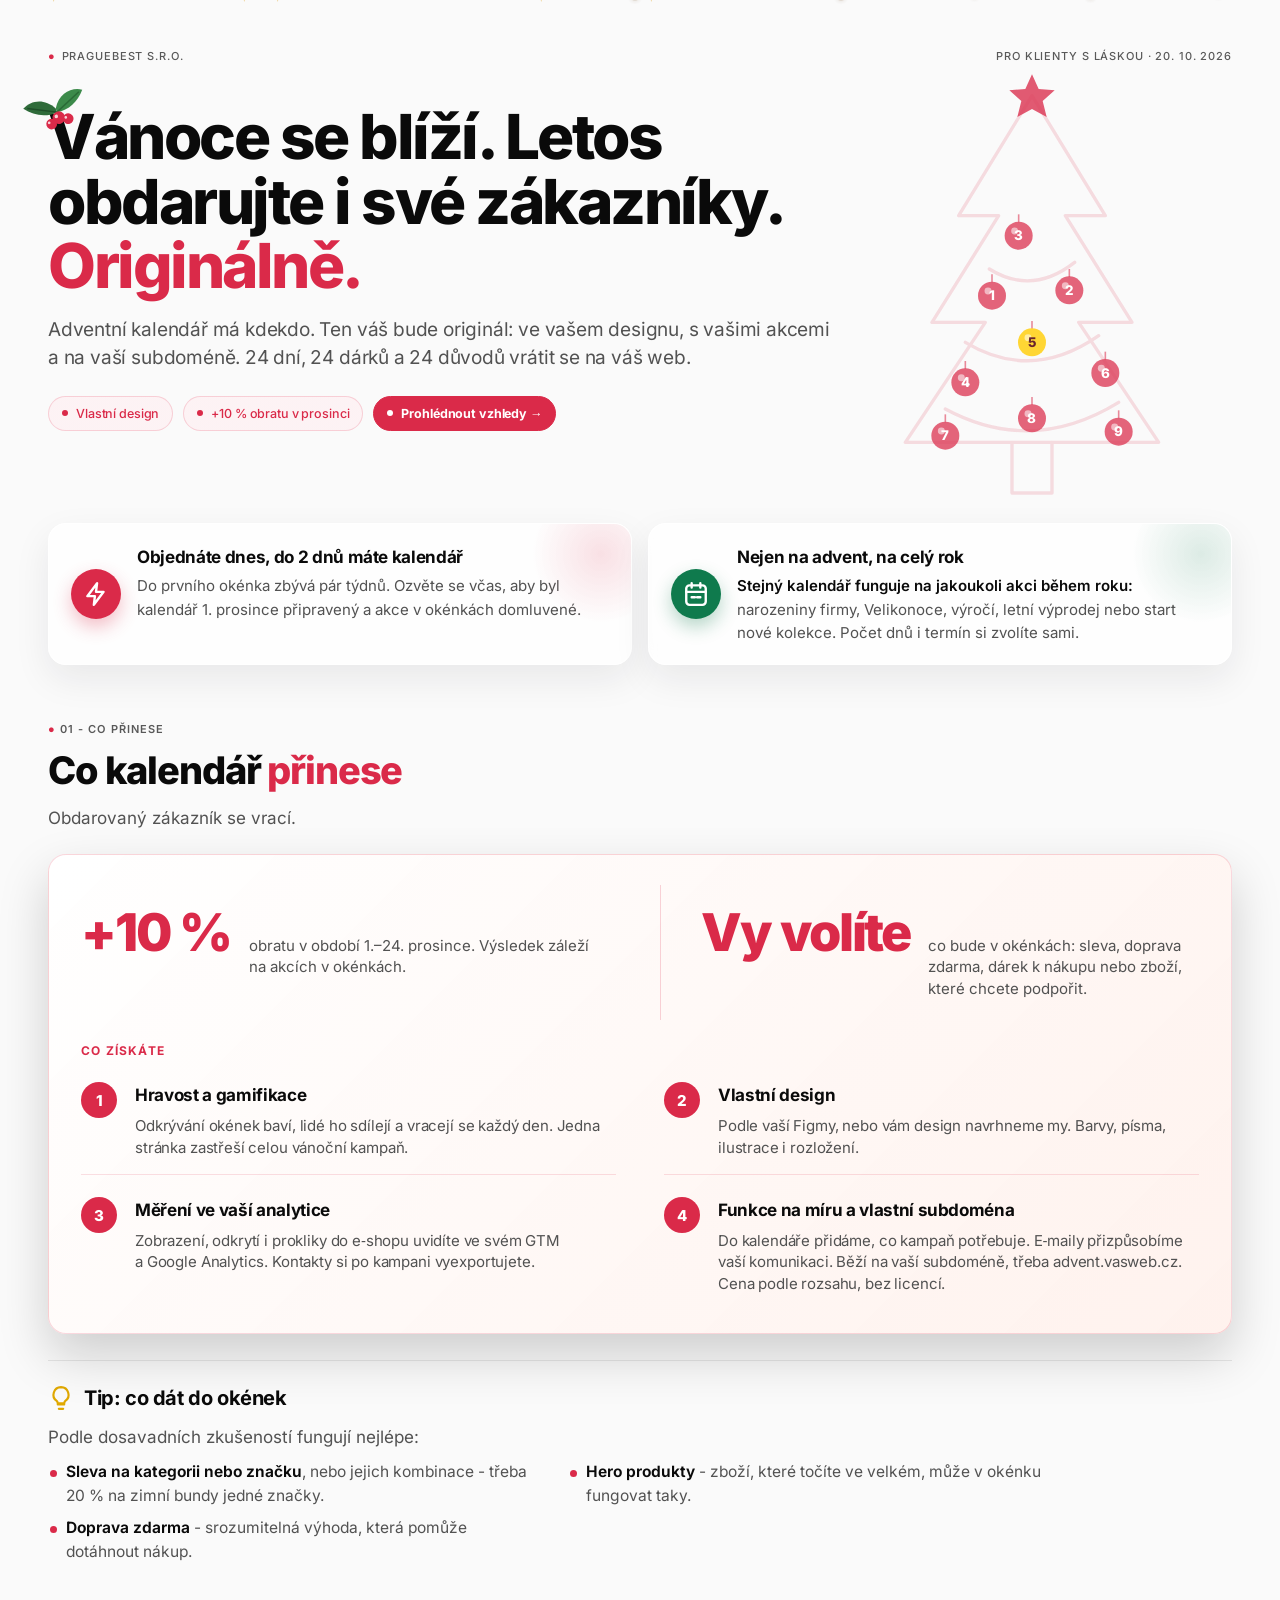
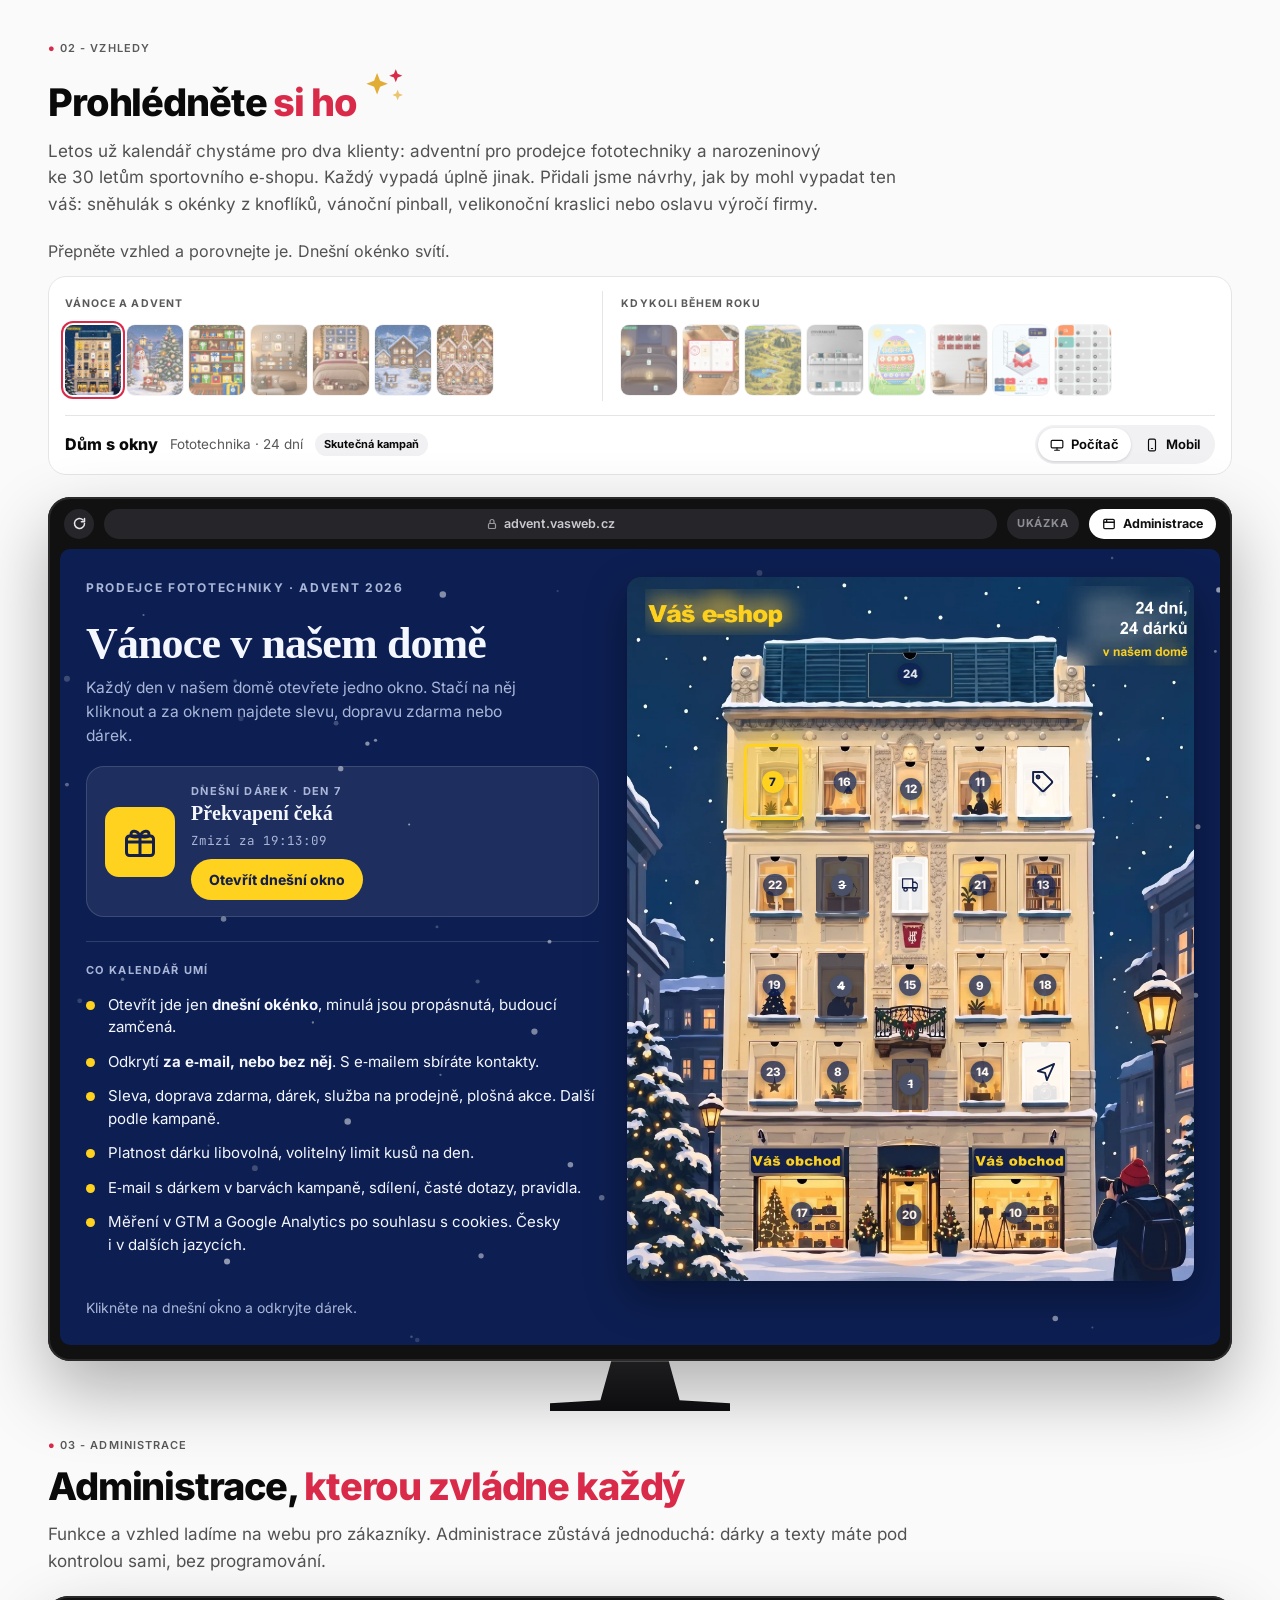
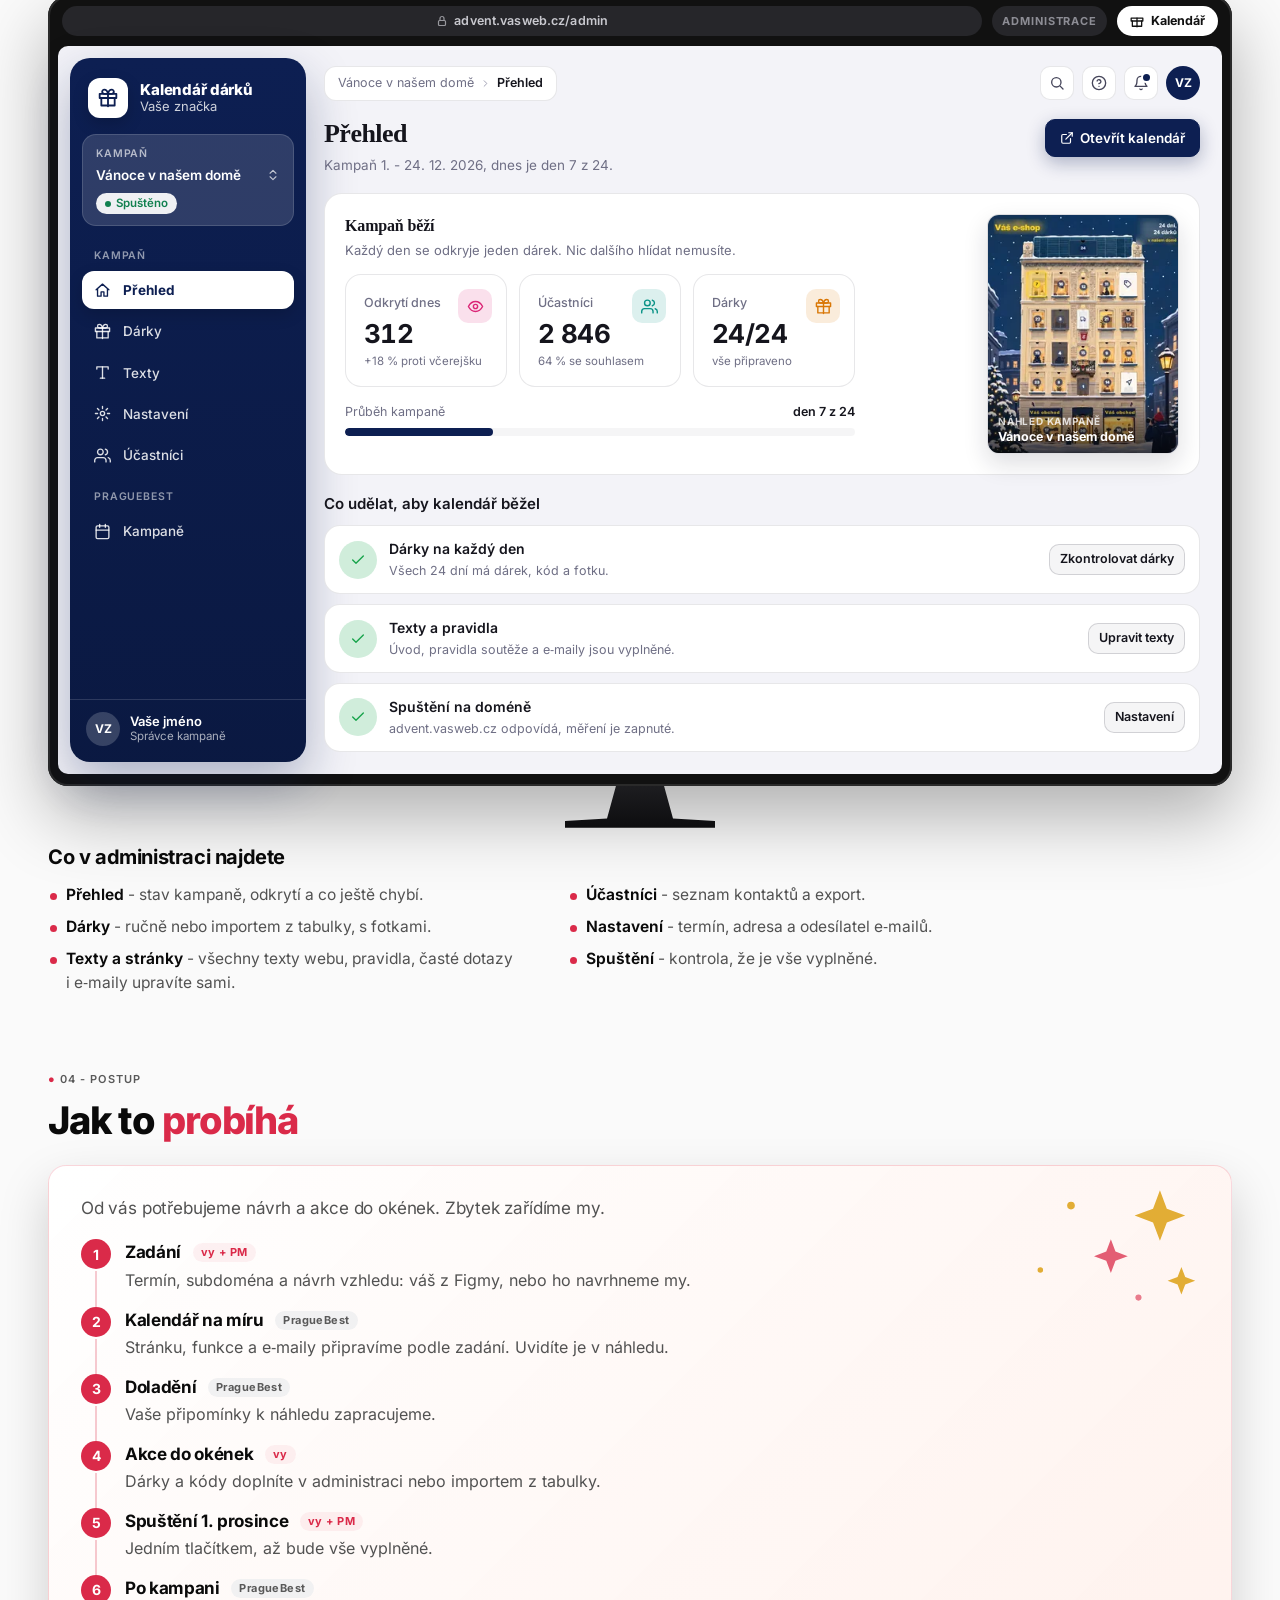
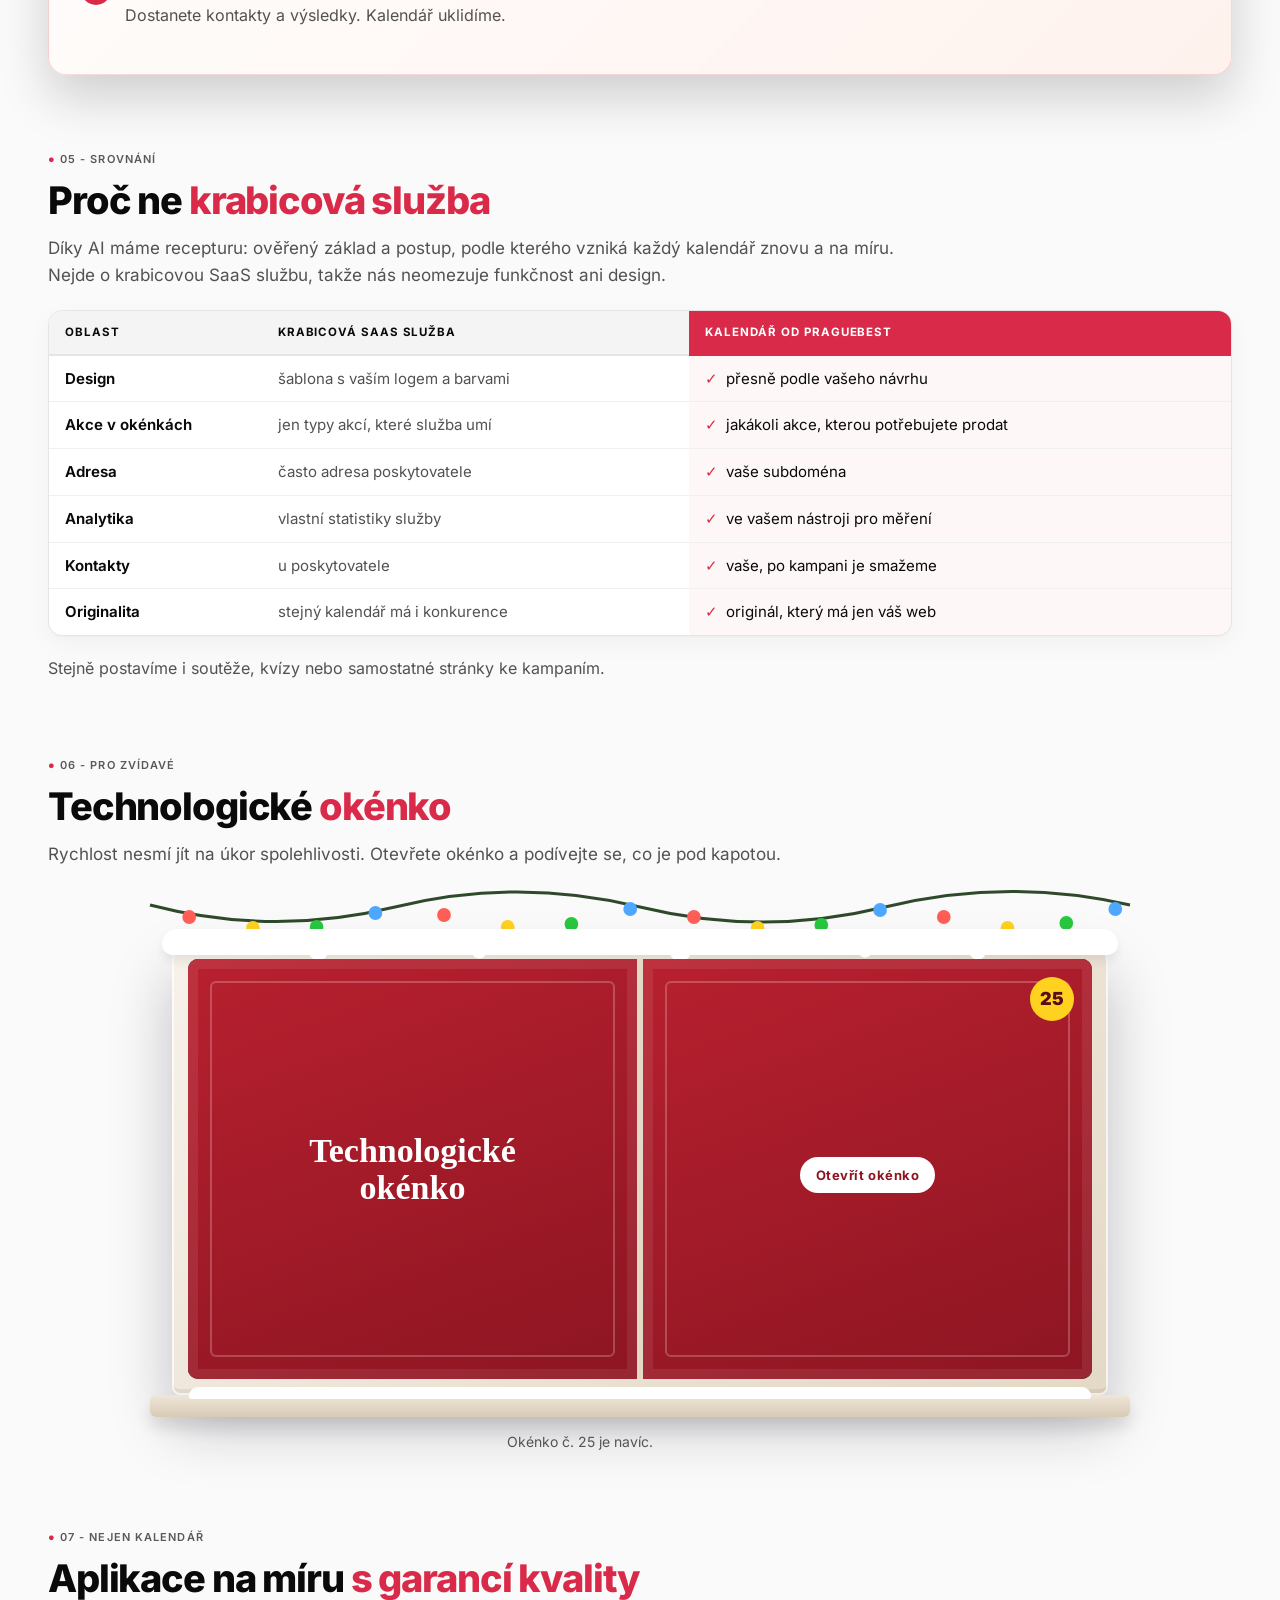
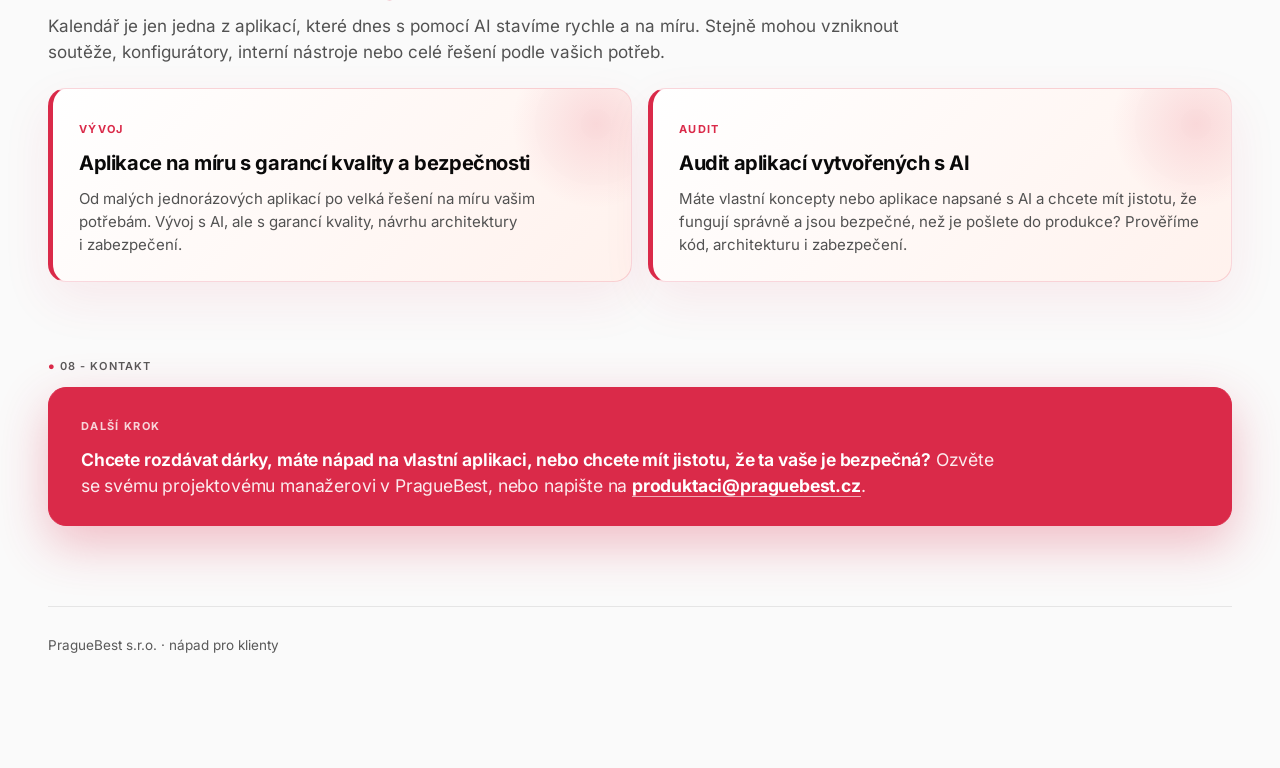
==== commit d73596cb: "Restyle Santa's workshop after Sparkys and give the Christmas looks a finale The toy shop look now f" ====
--- a/index.html
+++ b/index.html
@@ -594,7 +594,23 @@
 
   /* téma: Sněhulák a sobi (vymyšlené, kreslené) */
   .demo[data-theme="snehulak"] { --d-bg: #0f3d2e; --d-ink: #f4f7ff; --d-ink-2: #bfd5c8; --d-today: #ffd21f; --d-today-ink: #132747; --d-btn: #DA2A49; --d-btn-ink: #fff; --d-font: 'Inter', 'Inter Fallback', Arial, sans-serif; --d-card: rgba(255,255,255,.08); --d-card-line: rgba(255,255,255,.16); }
-  .demo[data-theme="hracky"] { --d-bg: #004996; --d-ink: #ffffff; --d-ink-2: #d4edfc; --d-today: #ffcd00; --d-today-ink: #0b093b; --d-btn: #52c018; --d-btn-ink: #fff; --adv-n-ink: #004996; --d-font: 'Inter', 'Inter Fallback', Arial, sans-serif; --d-card: rgba(255,255,255,.08); --d-card-line: rgba(255,255,255,.16); }
+  /* toy shop in the Sparkys style: white and sky-blue page, blue nav band with a stitched edge, yellow panel, green 3D buttons, chunky rounded type */
+  .demo[data-theme="hracky"] { --d-bg: #ffffff; --d-ink: #004996; --d-ink-2: #3c5f86; --d-today: #ffcd00; --d-today-ink: #004996; --d-btn: #52c018; --d-btn-ink: #fff; --d-font: 'Arial Rounded MT Bold', 'Inter', 'Inter Fallback', Arial, sans-serif; --d-card: #ffcd00; --d-card-line: #ffcd00; --adv-n-ink: #004996;
+    background: linear-gradient(#d4edfc 0 64px, #004996 64px 76px, #fff 76px) no-repeat, #fff; padding-top: 100px; }
+  .demo[data-theme="hracky"]::before { content: ""; position: absolute; left: 0; right: 0; top: 66px; border-top: 2px dashed rgba(255,255,255,.85); pointer-events: none; }
+  /* the eyebrow sits in the sky-blue header band */
+  .demo[data-theme="hracky"] .d-top { height: 64px; margin: -100px 0 36px; color: #004996; letter-spacing: .08em; }
+  .demo[data-theme="hracky"] .d-title, .demo[data-theme="hracky"] .d-today .t { font-weight: 900; letter-spacing: -0.02em; }
+  .demo[data-theme="hracky"] .d-btn { font-weight: 800; }
+  .demo[data-theme="hracky"] .d-today { border: 0; box-shadow: 0 5px 0 #e0b400; }
+  .demo[data-theme="hracky"] .d-today .art { background: #fff; color: #004996; box-shadow: 0 3px 0 rgba(0,73,150,.18); }
+  .demo[data-theme="hracky"] .d-today .k, .demo[data-theme="hracky"] .d-today .cd { color: #004996; }
+  .demo[data-theme="hracky"] .d-btn { border-radius: 10px; font-family: var(--d-font); box-shadow: 0 4px 0 #3a8f0f; }
+  .demo[data-theme="hracky"] .d-btn:active { translate: 0 3px; box-shadow: 0 1px 0 #3a8f0f; }
+  .demo[data-theme="hracky"] .d-umi { border-top: 2px dashed #b6dcf5; }
+  .demo[data-theme="hracky"] .d-umi li::before { background: #52c018; }
+  .demo[data-theme="hracky"] .scene.adv { border: 5px solid #fff; border-radius: 18px; box-shadow: 0 0 0 2px #d4edfc, 0 18px 40px rgba(0,73,150,.25); }
+  .demo[data-theme="hracky"] .d-finale { background: rgba(0,73,150,.92); }
   .demo[data-theme="obyvak"] { --d-bg: #efe8de; --d-ink: #2c2a26; --d-ink-2: #6f675c; --d-today: #c8693f; --d-today-ink: #fff; --d-btn: #2c2a26; --d-btn-ink: #fff; --d-font: Georgia, 'Times New Roman', serif; --d-card: #fff; --d-card-line: #e0d8cc; --adv-n-ink: #2c2a26; }
   .demo[data-theme="loznice"] { --d-bg: #f5eee6; --d-ink: #3b2c25; --d-ink-2: #7a6558; --d-today: #b8323a; --d-today-ink: #fff; --d-btn: #b8323a; --d-btn-ink: #fff; --d-font: Georgia, 'Times New Roman', serif; --d-card: #fff; --d-card-line: #e6dbd0; --adv-n-ink: #b8323a; }
   .demo[data-theme="vesnicka"] { --d-bg: #4a2516; --d-ink: #fff6ea; --d-ink-2: #e3c7a8; --d-today: #ffd27a; --d-today-ink: #4a2516; --d-btn: #c8382c; --d-btn-ink: #fff; --d-font: Georgia, 'Times New Roman', serif; --d-card: rgba(255,255,255,.08); --d-card-line: rgba(255,255,255,.16); --adv-n-ink: #7a3a1c; }
@@ -757,6 +773,19 @@
   @keyframes advGlow { 50% { box-shadow: 0 0 0 2px var(--d-today), 0 0 8px 2px color-mix(in srgb, var(--d-today) 45%, transparent); } }
   @keyframes advOpen { 0% { transform: none; } 10% { transform: rotateY(-7deg) translateX(1px); } 18% { transform: rotateY(-3deg); } 26% { transform: rotateY(-12deg); } 100% { transform: rotateY(-108deg); } }
   @keyframes advPop { 0% { transform: scale(.3); opacity: 0; } 100% { transform: none; opacity: 1; } }
+  /* Christmas Eve finale: doors open in sequence, warm glow, sparks, closing panel */
+  .demo .scene.adv.finale .adv-d .adv-f { animation: advOpen .9s cubic-bezier(.3,.9,.4,1) both; animation-delay: calc(var(--i) * 55ms); }
+  .demo .scene.adv.finale .adv-d .adv-in svg { animation: advPop .5s cubic-bezier(.3,1.6,.5,1) both; animation-delay: calc(var(--i) * 55ms + .45s); }
+  .demo .scene.adv.finale .adv-d.velke .adv-in { box-shadow: inset 0 3px 7px rgba(60,30,5,.6), 0 0 0 3px #ffd66b, 0 0 30px 10px rgba(255,200,90,.85); animation: advVelke 1.6s 1.8s ease-in-out infinite; }
+  @keyframes advVelke { 50% { box-shadow: inset 0 3px 7px rgba(60,30,5,.6), 0 0 0 3px #ffd66b, 0 0 14px 4px rgba(255,200,90,.6); } }
+  .demo .scene.adv.finale::before { content: ""; position: absolute; inset: 0; z-index: 3; pointer-events: none; background: radial-gradient(circle at 50% 55%, rgba(255,214,120,.45), rgba(255,190,80,.12) 45%, rgba(20,10,0,.28) 100%); animation: advZare 1.4s 1.2s ease both; }
+  @keyframes advZare { from { opacity: 0; } to { opacity: 1; } }
+  .demo .adv-jiskra { position: absolute; left: 50%; top: 52%; z-index: 5; width: 3.2cqw; aspect-ratio: 1; margin: -1.6cqw; pointer-events: none; opacity: 0; background: #ffd66b; clip-path: polygon(50% 0, 62% 38%, 100% 50%, 62% 62%, 50% 100%, 38% 62%, 0 50%, 38% 38%); filter: drop-shadow(0 0 4px rgba(255,214,107,.9)); animation: advJiskra 1.3s calc(1.75s + var(--z)) ease-out both; }
+  @keyframes advJiskra { 0% { opacity: 0; transform: translate(0, 0) scale(.3); } 20% { opacity: 1; } 100% { opacity: 0; transform: translate(var(--x), var(--y)) scale(1.1) rotate(160deg); } }
+  .demo .adv-fin { position: absolute; left: 50%; top: 50%; z-index: 6; width: min(78%, 340px); translate: -50% -50%; padding: 5cqw 5cqw 4.4cqw; border-radius: 18px; background: rgba(255,255,255,.96); color: #2a1a10; text-align: center; box-shadow: 0 0 0 3px var(--d-today), 0 24px 50px rgba(0,0,0,.4); font-family: 'Inter', 'Inter Fallback', Arial, sans-serif; animation: advFin .7s 1.9s cubic-bezier(.2,1.4,.4,1) both; }
+  .demo .adv-fin b { display: block; font-family: var(--d-font); font-size: clamp(20px, 7cqw, 34px); line-height: 1.05; letter-spacing: -0.02em; color: #b3122e; }
+  .demo .adv-fin span { display: block; margin-top: 8px; font-size: clamp(12px, 3.3cqw, 15px); line-height: 1.4; color: #4a3a30; }
+  @keyframes advFin { from { opacity: 0; transform: translateY(18px) scale(.85); } to { opacity: 1; transform: none; } }
   .demo .adv-star { position: absolute; z-index: 3; width: 7%; aspect-ratio: 1; translate: -50% -50%; color: #ffd21f; opacity: 0; pointer-events: none; filter: drop-shadow(0 0 6px rgba(255,214,90,.95)) drop-shadow(0 0 18px rgba(255,190,60,.8)); transition: opacity .8s ease; }
   .demo .adv-star svg { width: 100%; height: 100%; fill: currentColor; }
   .demo .scene.adv.finale .adv-star { opacity: 1; animation: advTwinkle 2.4s ease-in-out infinite; }
@@ -766,7 +795,7 @@
     background-image: radial-gradient(2px 2px at 20px 30px, #fff 50%, transparent 51%), radial-gradient(1.5px 1.5px at 90px 80px, #fff 50%, transparent 51%), radial-gradient(2.5px 2.5px at 150px 20px, #fff 50%, transparent 51%), radial-gradient(1.5px 1.5px at 60px 140px, #fff 50%, transparent 51%), radial-gradient(2px 2px at 130px 120px, #fff 50%, transparent 51%);
     background-size: 180px 160px; animation: advSnih 9s linear infinite; }
   @keyframes advSnih { to { background-position: 30px 160px, -20px 160px, 20px 160px, -30px 160px, 10px 160px; } }
-  @media (prefers-reduced-motion: reduce) { .demo .adv-d.today::after { display: none; } .demo .adv-tag, .demo .adv-d.today .adv-fr, .demo .adv-d.just .adv-f, .demo .adv-d.just .adv-in svg, .demo .scene.adv.snih::after, .demo .scene.adv.snih-okno::after, .demo .scene.adv.finale .adv-star { animation: none; } .demo .adv-f { transition: none; } }
+  @media (prefers-reduced-motion: reduce) { .demo .adv-jiskra { display: none; } .demo .scene.adv.finale .adv-d .adv-f, .demo .scene.adv.finale .adv-d .adv-in svg, .demo .scene.adv.finale .adv-d.velke .adv-in, .demo .scene.adv.finale::before, .demo .adv-fin { animation: none; } .demo .adv-d.today::after { display: none; } .demo .adv-tag, .demo .adv-d.today .adv-fr, .demo .adv-d.just .adv-f, .demo .adv-d.just .adv-in svg, .demo .scene.adv.snih::after, .demo .scene.adv.snih-okno::after, .demo .scene.adv.finale .adv-star { animation: none; } .demo .adv-f { transition: none; } }
   /* téma: Hračkářství (vymyšlené) */
   /* téma: Móda (vymyšlené) */
   .demo[data-theme="moda"] { --d-bg: #e9dccb; --d-ink: #3b2a1a; --d-ink-2: #7a6248; --d-door: #1f1f1f; --d-door-ink: #f5efe6; --d-door-line: #3a342c; --d-today: #b3122e; --d-today-ink: #fff; --d-open: #f5efe6; --d-open-ink: #141414; --d-locked: #1f1f1f; --d-missed: #0f0f0f; --d-btn: #b3122e; --d-btn-ink: #fff; --d-radius: 0px; --d-font: Georgia, 'Times New Roman', serif; --d-card: #f6efe2; --d-card-line: #d9c8b0; }
@@ -1738,40 +1767,40 @@
   // advent looks: one painted scene, 24 perforated doors cut into it (x, y, w, h in a 640×800 grid)
   var ADV = {
     // every door sits on a real object: baubles, lantern panes, the birdhouse, coal buttons and the presents
-    snehulak: { img: 'img/zimni-zahrada.webp', cls: ' snih', hvezda: [480, 38], o: {
+    snehulak: { img: 'img/zimni-zahrada.webp', cls: ' snih', hvezda: [480, 38], fin: 'Hvězda na stromku svítí a' + NB + 'všech 24 dárků je rozbalených.', o: {
       1: [404, 216, 44, 44, 'kruh'], 2: [226, 550, 67, 40], 3: [565, 383, 44, 44, 'kruh'], 4: [236, 232, 54, 50], 5: [169, 397, 26, 26, 'kruh'], 6: [354, 494, 48, 48, 'kruh'],
       7: [391, 302, 48, 48, 'kruh'], 8: [350, 640, 68, 48], 9: [510, 157, 46, 46, 'kruh'], 10: [16, 198, 48, 54], 11: [456, 529, 48, 48, 'kruh'], 12: [175, 430, 26, 26, 'kruh'],
       13: [365, 398, 44, 44, 'kruh'], 14: [296, 563, 62, 38], 15: [427, 125, 46, 46, 'kruh'], 16: [142, 160, 78, 66], 17: [549, 481, 48, 48, 'kruh'], 18: [177, 467, 26, 26, 'kruh'],
       19: [526, 246, 44, 44, 'kruh'], 20: [301, 604, 48, 72], 21: [455, 426, 48, 48, 'kruh'], 22: [556, 568, 44, 44, 'kruh'], 23: [499, 331, 48, 48, 'kruh'], 24: [188, 594, 110, 90] } },
     // shop shelving: every door is a toy box, a train wagon, the drum or the spinning top
-    hracky: { img: 'img/santova-dilna.webp', cls: '', o: {
+    hracky: { img: 'img/santova-dilna.webp', cls: '', fin: 'Všech 24 krabic je otevřených a' + NB + 'pod regálem čeká ta největší.', o: {
       5: [20, 56, 102, 92], 12: [409, 62, 100, 88], 1: [525, 62, 96, 88], 16: [238, 93, 72, 34], 9: [320, 95, 68, 32], 20: [121, 190, 78, 94],
       3: [353, 180, 86, 104], 14: [543, 186, 78, 98], 8: [21, 322, 88, 95], 22: [249, 316, 95, 101], 11: [372, 324, 124, 28], 17: [523, 316, 94, 101],
       2: [124, 338, 108, 80], 19: [23, 446, 94, 93], 6: [143, 458, 96, 82], 13: [273, 441, 98, 99], 10: [405, 455, 76, 80, 'kruh'], 4: [511, 443, 102, 97],
       15: [29, 569, 92, 95], 23: [149, 566, 90, 98], 7: [261, 579, 92, 85], 18: [383, 576, 102, 88], 21: [513, 569, 96, 95], 24: [396, 690, 212, 106] } },
     // living room: sideboard drawers, the gallery frames, cushions, gifts under the tree and the lamp shade
-    obyvak: { img: 'img/vanocni-obyvak.webp', cls: '', o: {
+    obyvak: { img: 'img/vanocni-obyvak.webp', cls: '', fin: 'Celý obývák je otevřený a' + NB + 'pod stromkem čeká hlavní výhra.', o: {
       3: [62, 369, 111, 46], 15: [177, 369, 106, 46], 8: [287, 369, 107, 46], 19: [398, 369, 107, 46],
       11: [62, 419, 111, 41], 6: [177, 419, 106, 41], 22: [287, 419, 107, 41], 1: [398, 419, 107, 41],
       17: [62, 464, 111, 44], 13: [177, 464, 106, 44], 4: [287, 464, 107, 44], 10: [398, 464, 107, 44],
       9: [131, 91, 84, 99], 24: [242, 83, 145, 98], 14: [413, 89, 86, 102], 20: [123, 214, 117, 83], 2: [267, 199, 84, 104], 16: [378, 213, 120, 84],
       12: [518, 522, 52, 56], 21: [572, 548, 62, 46], 18: [92, 590, 80, 120], 7: [172, 585, 68, 120], 23: [244, 585, 76, 120], 5: [2, 207, 48, 72] } },
     // bedroom: nine window panes, five pillows, bedside drawers, presents, the lamp and the lantern
-    loznice: { img: 'img/vanocni-loznice.webp', cls: ' snih-okno', o: {
+    loznice: { img: 'img/vanocni-loznice.webp', cls: ' snih-okno', fin: 'Štědrá noc. Všech 24' + NB + 'nocí je za' + NB + 'vámi, dobrou noc!', o: {
       4: [150, 42, 98, 74], 15: [265, 42, 106, 74], 9: [389, 42, 99, 74], 12: [150, 132, 98, 72], 1: [265, 132, 106, 72], 18: [389, 132, 99, 72],
       20: [150, 219, 98, 61], 6: [265, 219, 106, 61], 13: [389, 219, 99, 61],
       3: [132, 298, 54, 94], 17: [186, 308, 76, 80], 24: [262, 296, 118, 88], 10: [381, 306, 68, 84], 22: [452, 298, 54, 92],
       8: [6, 373, 92, 31], 19: [6, 409, 92, 30], 14: [543, 373, 92, 31], 5: [543, 410, 92, 30],
       21: [92, 628, 60, 88], 2: [154, 688, 78, 52], 16: [234, 650, 70, 38], 23: [287, 686, 70, 50], 11: [14, 244, 72, 54], 7: [566, 280, 44, 74] } },
     // gingerbread village: windows and doors of four houses, the church rose window is Christmas Eve
-    vesnicka: { img: 'img/pernikova-vesnicka.webp', cls: '', o: {
+    vesnicka: { img: 'img/pernikova-vesnicka.webp', cls: '', fin: 'Celá vesnička svítí a' + NB + 'rozeta kostelíka září.', o: {
       6: [58, 250, 48, 50], 13: [146, 250, 48, 50], 20: [57, 327, 44, 52], 2: [154, 327, 42, 52], 17: [104, 325, 44, 74, 'oblouk'],
       24: [275, 212, 84, 84, 'kruh'], 12: [287, 318, 62, 92, 'oblouk'], 8: [251, 312, 27, 74, 'oblouk'], 15: [358, 312, 27, 74, 'oblouk'],
       3: [457, 258, 46, 50], 10: [537, 258, 46, 50], 22: [456, 330, 40, 52], 5: [553, 330, 40, 52], 19: [498, 328, 52, 66, 'oblouk'],
       11: [121, 530, 48, 50], 1: [208, 530, 48, 50], 16: [115, 604, 42, 52], 23: [217, 604, 44, 52], 9: [166, 606, 44, 82, 'oblouk'],
       14: [377, 527, 50, 52], 7: [467, 527, 50, 52], 18: [366, 604, 44, 52], 21: [480, 604, 42, 52], 4: [420, 606, 48, 82, 'oblouk'] } },
     // snowy hamlet: chalet window shutters, the cottage, the barn doors, the well, firewood and the sledge
-    chata: { img: 'img/zasnezena-chalupa.webp', cls: ' snih', o: {
+    chata: { img: 'img/zasnezena-chalupa.webp', cls: ' snih', fin: 'Celá chalupa svítí a' + NB + 'dveře jsou dokořán.', o: {
       15: [304, 184, 38, 38, 'kruh'], 3: [212, 270, 27, 56], 18: [240, 270, 27, 56], 9: [292, 270, 28, 56], 21: [321, 270, 28, 56], 12: [375, 270, 27, 56], 5: [403, 270, 27, 56],
       20: [212, 374, 27, 60], 1: [240, 374, 27, 60], 14: [375, 374, 27, 60], 8: [403, 374, 27, 60], 24: [294, 378, 58, 96],
       6: [52, 341, 35, 34], 17: [100, 341, 35, 34], 11: [29, 401, 31, 37], 2: [71, 401, 31, 37], 22: [119, 403, 31, 64],
@@ -1784,8 +1813,13 @@
     if (A.hvezda) h += '<span class="adv-star" aria-hidden="true" style="left:' + (A.hvezda[0] / W * 100).toFixed(2) + '%;top:' + (A.hvezda[1] / H * 100).toFixed(2) + '%"><svg viewBox="0 0 24 24"><path d="M12 1.5l3.1 6.6 7.2.9-5.3 5 1.4 7.1L12 17.6l-6.4 3.5L7 14l-5.3-5 7.2-.9z"/></svg></span>';
     for (d = 1; d <= TEMATA[tema].dni; d++) {
       o = A.o[d]; s = stav(d);
-      h += '<button type="button" class="adv-d ' + s + (o[4] ? ' ' + o[4] : '') + (d === 24 ? ' velke' : '') + (padajici === d ? ' just' : '') + '" data-den="' + d + '" data-review-id="demo-okenko-' + d + '" aria-label="Okénko ' + d + ': ' + popisek(s) + '" style="left:' + (o[0] / W * 100).toFixed(2) + '%;top:' + (o[1] / H * 100).toFixed(2) + '%;width:' + (o[2] / W * 100).toFixed(2) + '%;height:' + (o[3] / H * 100).toFixed(2) + '%;--bs:' + (W / o[2] * 100).toFixed(2) + '% ' + (H / o[3] * 100).toFixed(2) + '%;--bp:' + (o[0] / (W - o[2]) * 100).toFixed(2) + '% ' + (o[1] / (H - o[3]) * 100).toFixed(2) + '%">' +
+      h += '<button type="button" class="adv-d ' + s + (o[4] ? ' ' + o[4] : '') + (d === 24 ? ' velke' : '') + (padajici === d ? ' just' : '') + '" data-den="' + d + '" data-review-id="demo-okenko-' + d + '" aria-label="Okénko ' + d + ': ' + popisek(s) + '" style="--i:' + d + ';left:' + (o[0] / W * 100).toFixed(2) + '%;top:' + (o[1] / H * 100).toFixed(2) + '%;width:' + (o[2] / W * 100).toFixed(2) + '%;height:' + (o[3] / H * 100).toFixed(2) + '%;--bs:' + (W / o[2] * 100).toFixed(2) + '% ' + (H / o[3] * 100).toFixed(2) + '%;--bp:' + (o[0] / (W - o[2]) * 100).toFixed(2) + '% ' + (o[1] / (H - o[3]) * 100).toFixed(2) + '%">' +
         (s === 'today' ? '<span class="adv-tag' + (o[1] < 60 ? ' dole' : '') + '" aria-hidden="true">Dnes</span>' : '') + '<span class="adv-in">' + (s === 'open' ? ICO[D[d - 1].typ] : '') + '</span><span class="adv-f"><span class="adv-fr"><span class="adv-n">' + d + '</span></span><span class="adv-bk"></span></span></button>';
+    }
+    if (finale) {
+      // Christmas Eve: sparks fly out once the last door is open, then the closing panel
+      for (d = 0; d < 16; d++) { var uh = d / 16 * Math.PI * 2, r = 30 + (d % 3) * 9; h += '<i class="adv-jiskra" aria-hidden="true" style="--x:' + Math.round(Math.cos(uh) * r) + 'cqw;--y:' + Math.round(Math.sin(uh) * r * 1.1) + 'cqw;--z:' + (d % 4) * 90 + 'ms"></i>'; }
+      h += '<div class="adv-fin" role="status"><b>Veselé Vánoce!</b><span>' + (A.fin || 'Všech 24' + NB + 'okének je otevřených.') + '</span></div>';
     }
     return h + (TEMATA[tema].finale ? '<button type="button" class="d-finale" data-review-id="demo-finale">' + TEMATA[tema].finale + '</button>' : '') + '</div>';
   }
@@ -2256,7 +2290,7 @@
       if (sc) { sc.classList.remove('finale'); void sc.offsetWidth; sc.classList.add('finale'); }
       zprava('Takhle vypadá poslední den, když zákazník neprošvihne ani jeden.');
       clearTimeout(startTimer);
-      startTimer = setTimeout(function () { vykresli(); }, 6000);
+      startTimer = setTimeout(function () { vykresli(); }, TEMATA[tema].layout === 'advent' ? 9000 : 6000);
     }
   });
   document.getElementById('demo-today-btn').addEventListener('click', function () { klik(dnes, stage.querySelector('[data-den="' + dnes + '"]:not([tabindex="-1"])')); });
@@ -2556,9 +2590,5 @@
 })();
 </script>
 <button type="button" class="totop" id="totop" aria-label="Nahoru na začátek" title="Nahoru" data-review-id="totop"><svg viewBox="0 0 24 24" fill="none" stroke="currentColor" stroke-width="2.6" stroke-linecap="round" stroke-linejoin="round" aria-hidden="true"><path d="M12 19V5"/><path d="M5 12l7-7 7 7"/></svg></button>
-<!-- INTERNAL: version switcher for comparing the landing page variants. Remove before publishing. -->
-<nav class="ver-switch" aria-label="Interní přepínač verzí" data-review-id="interni-prepinac-verzi"><span>Interní náhled</span><a href="index.html" data-ver aria-current="page">Původní</a><a href="index-v2.html" data-ver>Nová</a></nav>
-<style>.ver-switch{position:fixed;left:14px;bottom:14px;z-index:95;display:flex;align-items:center;gap:4px;padding:4px 4px 4px 12px;border-radius:100px;background:rgba(10,10,10,.88);color:#fff;font:600 12.5px/1 system-ui,Arial,sans-serif;box-shadow:0 8px 24px rgba(0,0,0,.25)}.ver-switch span{opacity:.7;margin-right:6px}.ver-switch a{color:#fff;border:0;padding:7px 12px;border-radius:100px}.ver-switch a[aria-current]{background:#fff;color:#0a0a0a}@media print{.ver-switch{display:none}}</style>
-<script>document.querySelectorAll(".ver-switch a[data-ver]").forEach(function(a){a.addEventListener("click",function(){a.href=a.getAttribute("href").split("#")[0]+location.hash;});});</script>
 </body>
 </html>
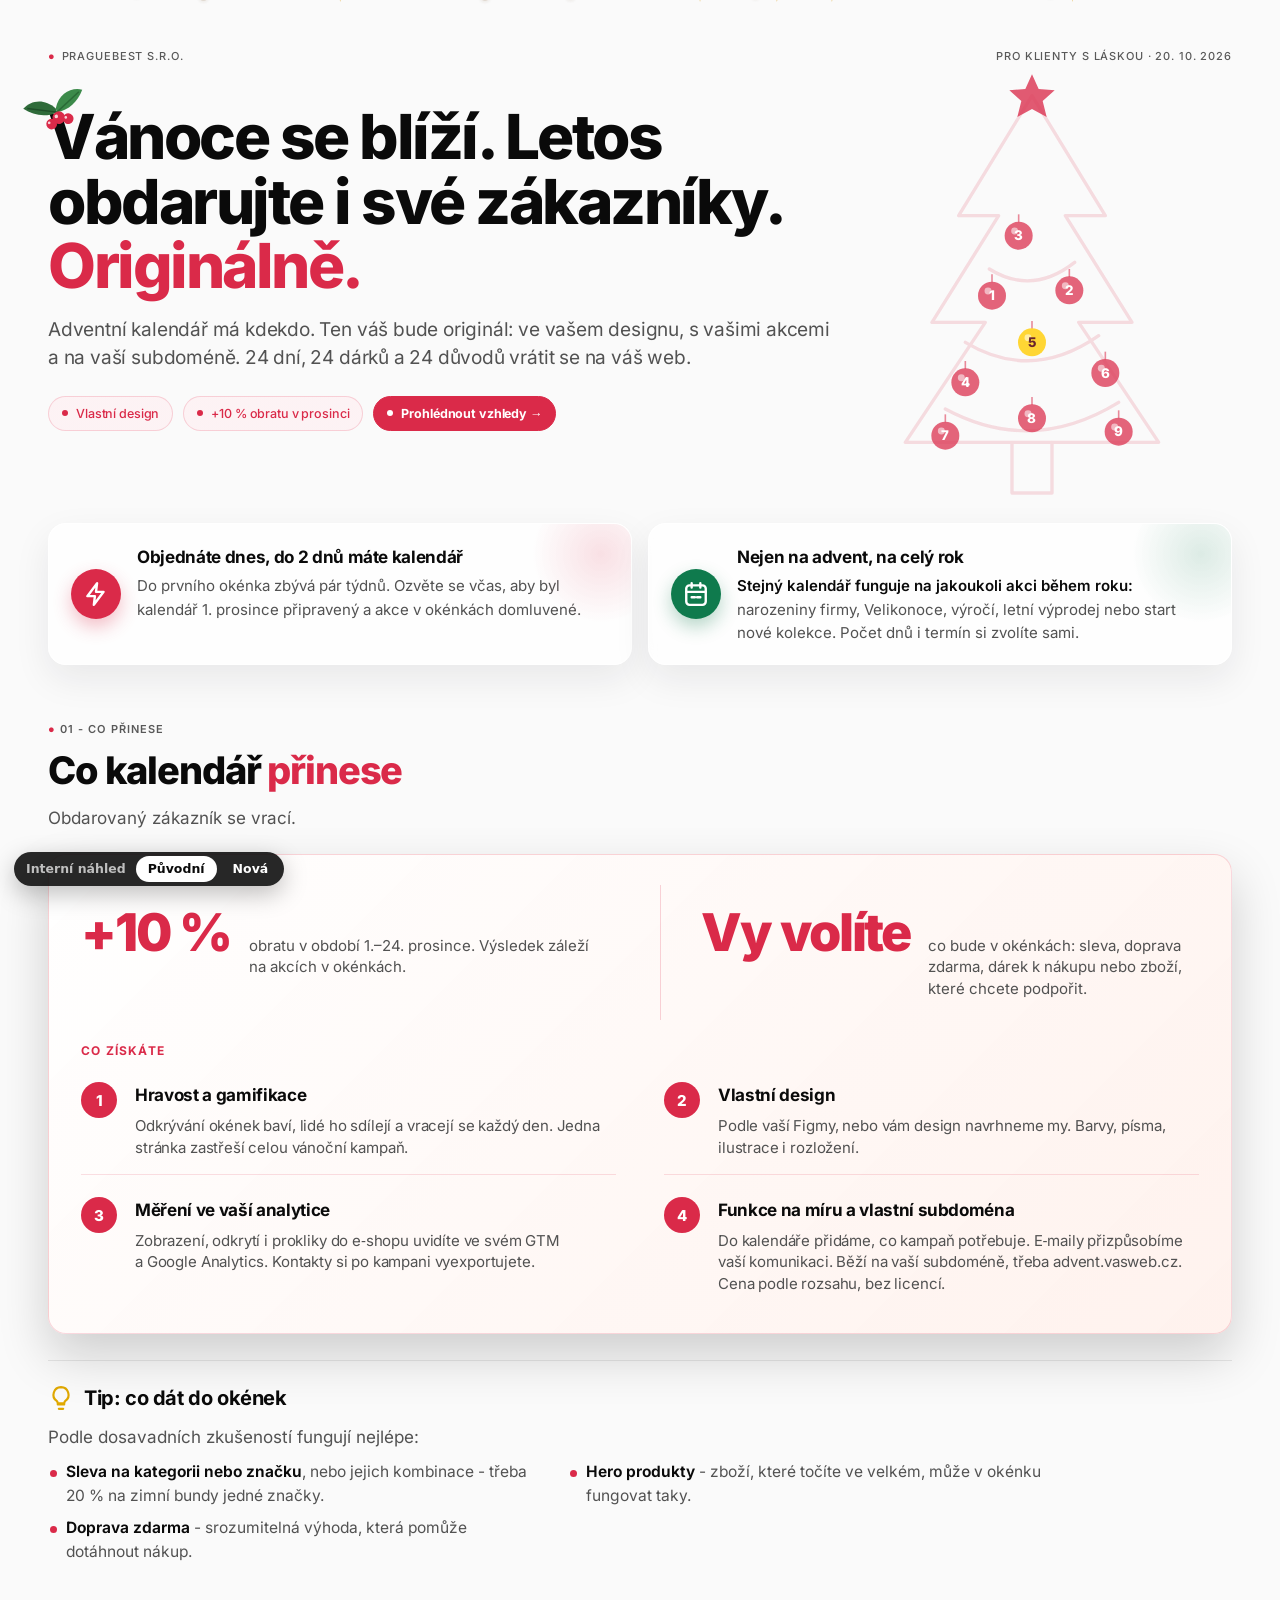
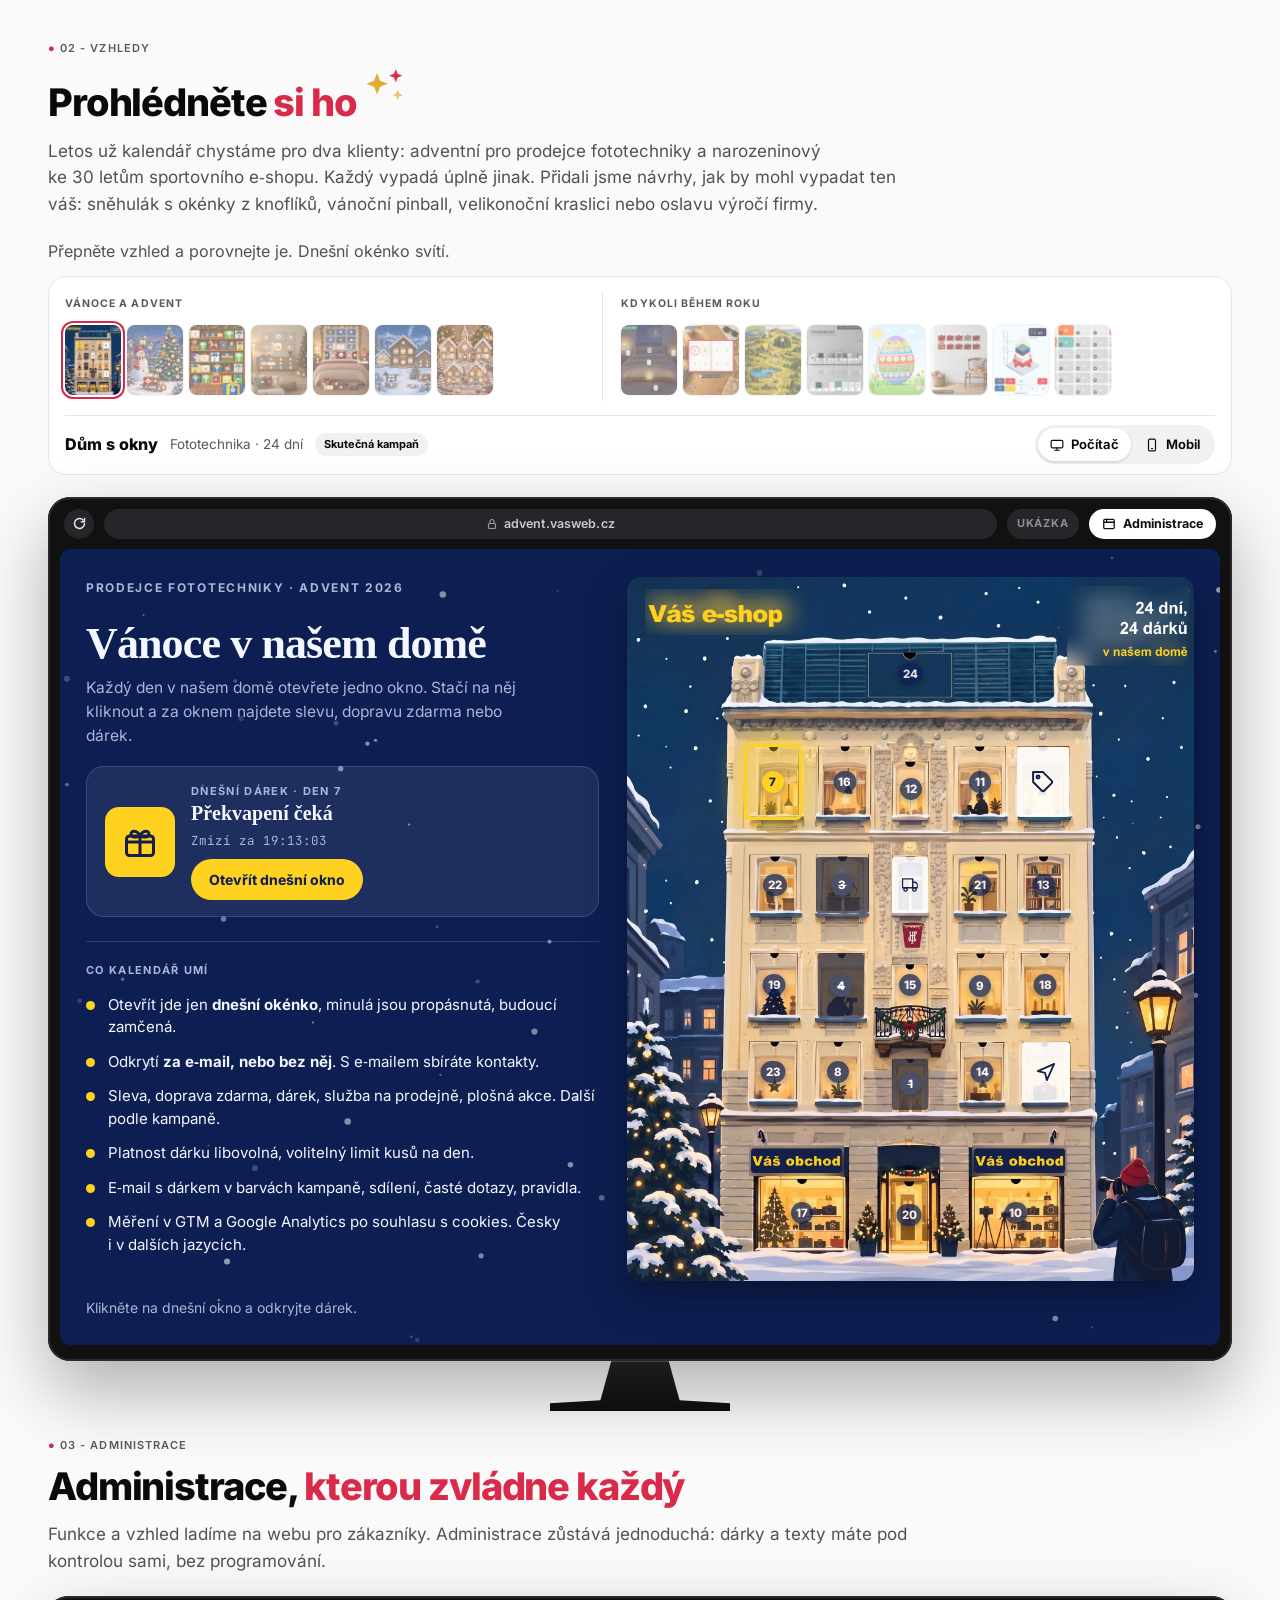
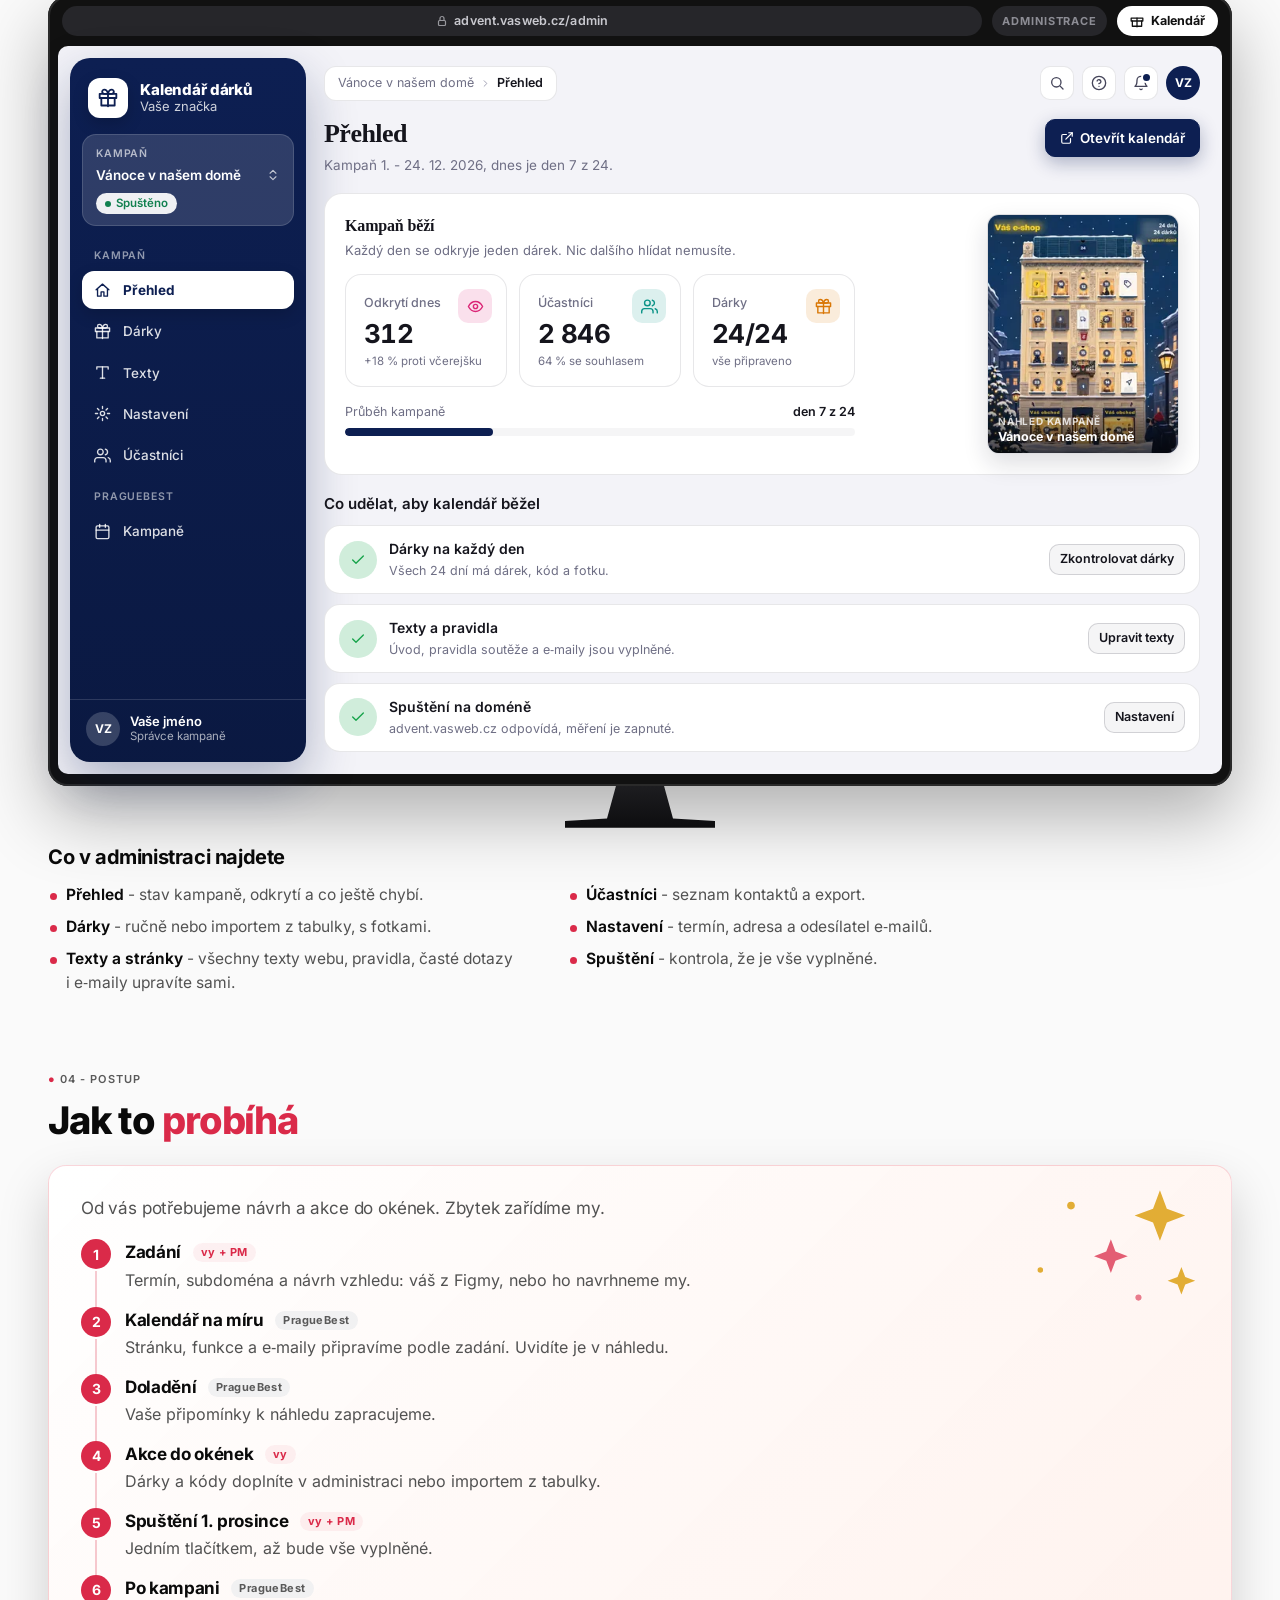
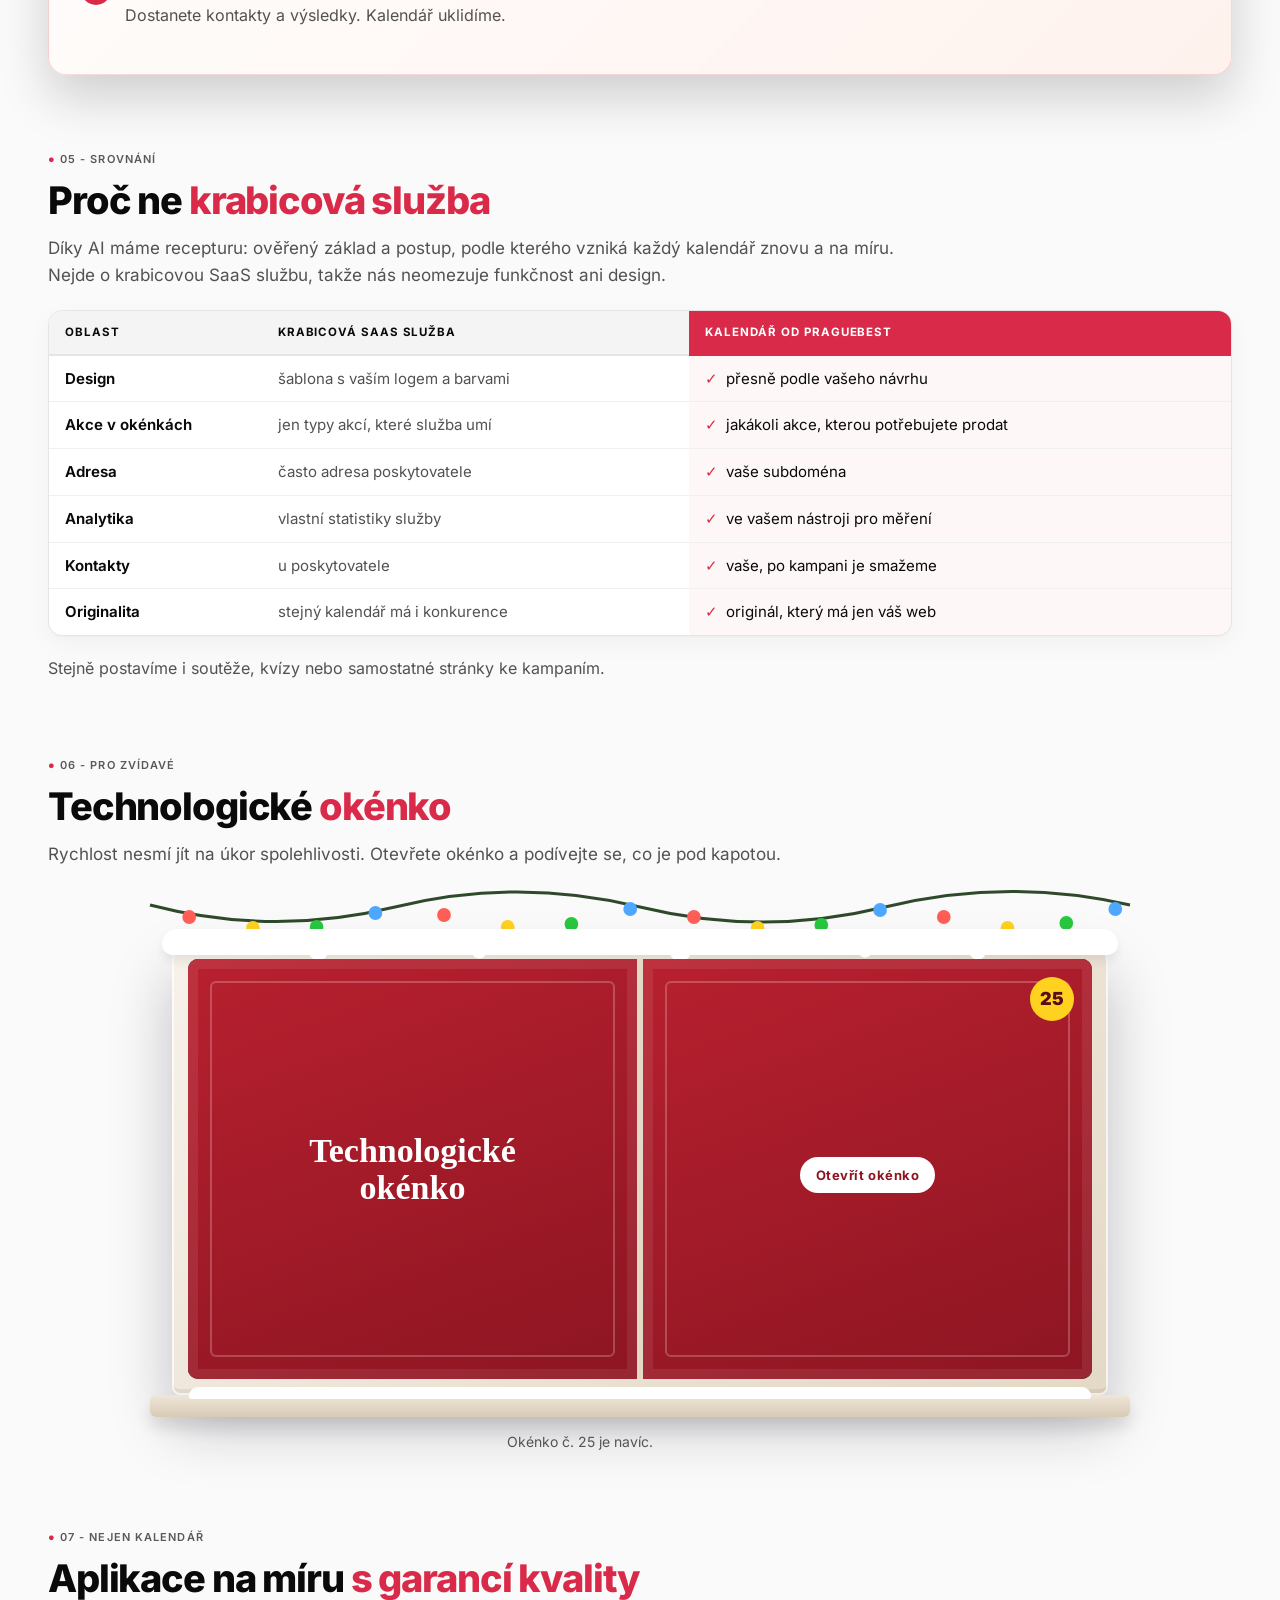
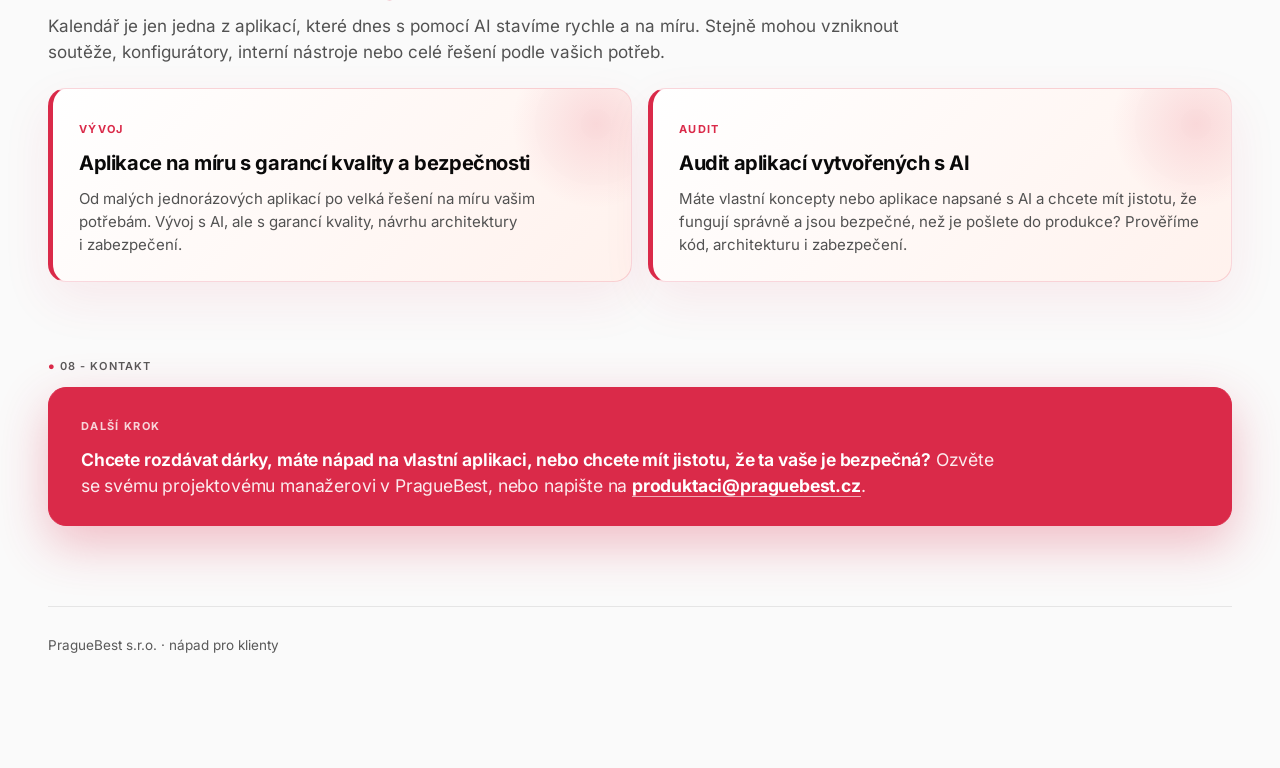
==== commit 3b943da1: "Merge branch 'nove-vzhledy' into landing-vizual" ====
--- a/index.html
+++ b/index.html
@@ -2590,5 +2590,9 @@
 })();
 </script>
 <button type="button" class="totop" id="totop" aria-label="Nahoru na začátek" title="Nahoru" data-review-id="totop"><svg viewBox="0 0 24 24" fill="none" stroke="currentColor" stroke-width="2.6" stroke-linecap="round" stroke-linejoin="round" aria-hidden="true"><path d="M12 19V5"/><path d="M5 12l7-7 7 7"/></svg></button>
+<!-- INTERNAL: version switcher for comparing the landing page variants. Remove before publishing. -->
+<nav class="ver-switch" aria-label="Interní přepínač verzí" data-review-id="interni-prepinac-verzi"><span>Interní náhled</span><a href="index.html" data-ver aria-current="page">Původní</a><a href="index-v2.html" data-ver>Nová</a></nav>
+<style>.ver-switch{position:fixed;left:14px;bottom:14px;z-index:95;display:flex;align-items:center;gap:4px;padding:4px 4px 4px 12px;border-radius:100px;background:rgba(10,10,10,.88);color:#fff;font:600 12.5px/1 system-ui,Arial,sans-serif;box-shadow:0 8px 24px rgba(0,0,0,.25)}.ver-switch span{opacity:.7;margin-right:6px}.ver-switch a{color:#fff;border:0;padding:7px 12px;border-radius:100px}.ver-switch a[aria-current]{background:#fff;color:#0a0a0a}@media print{.ver-switch{display:none}}</style>
+<script>document.querySelectorAll(".ver-switch a[data-ver]").forEach(function(a){a.addEventListener("click",function(){a.href=a.getAttribute("href").split("#")[0]+location.hash;});});</script>
 </body>
 </html>
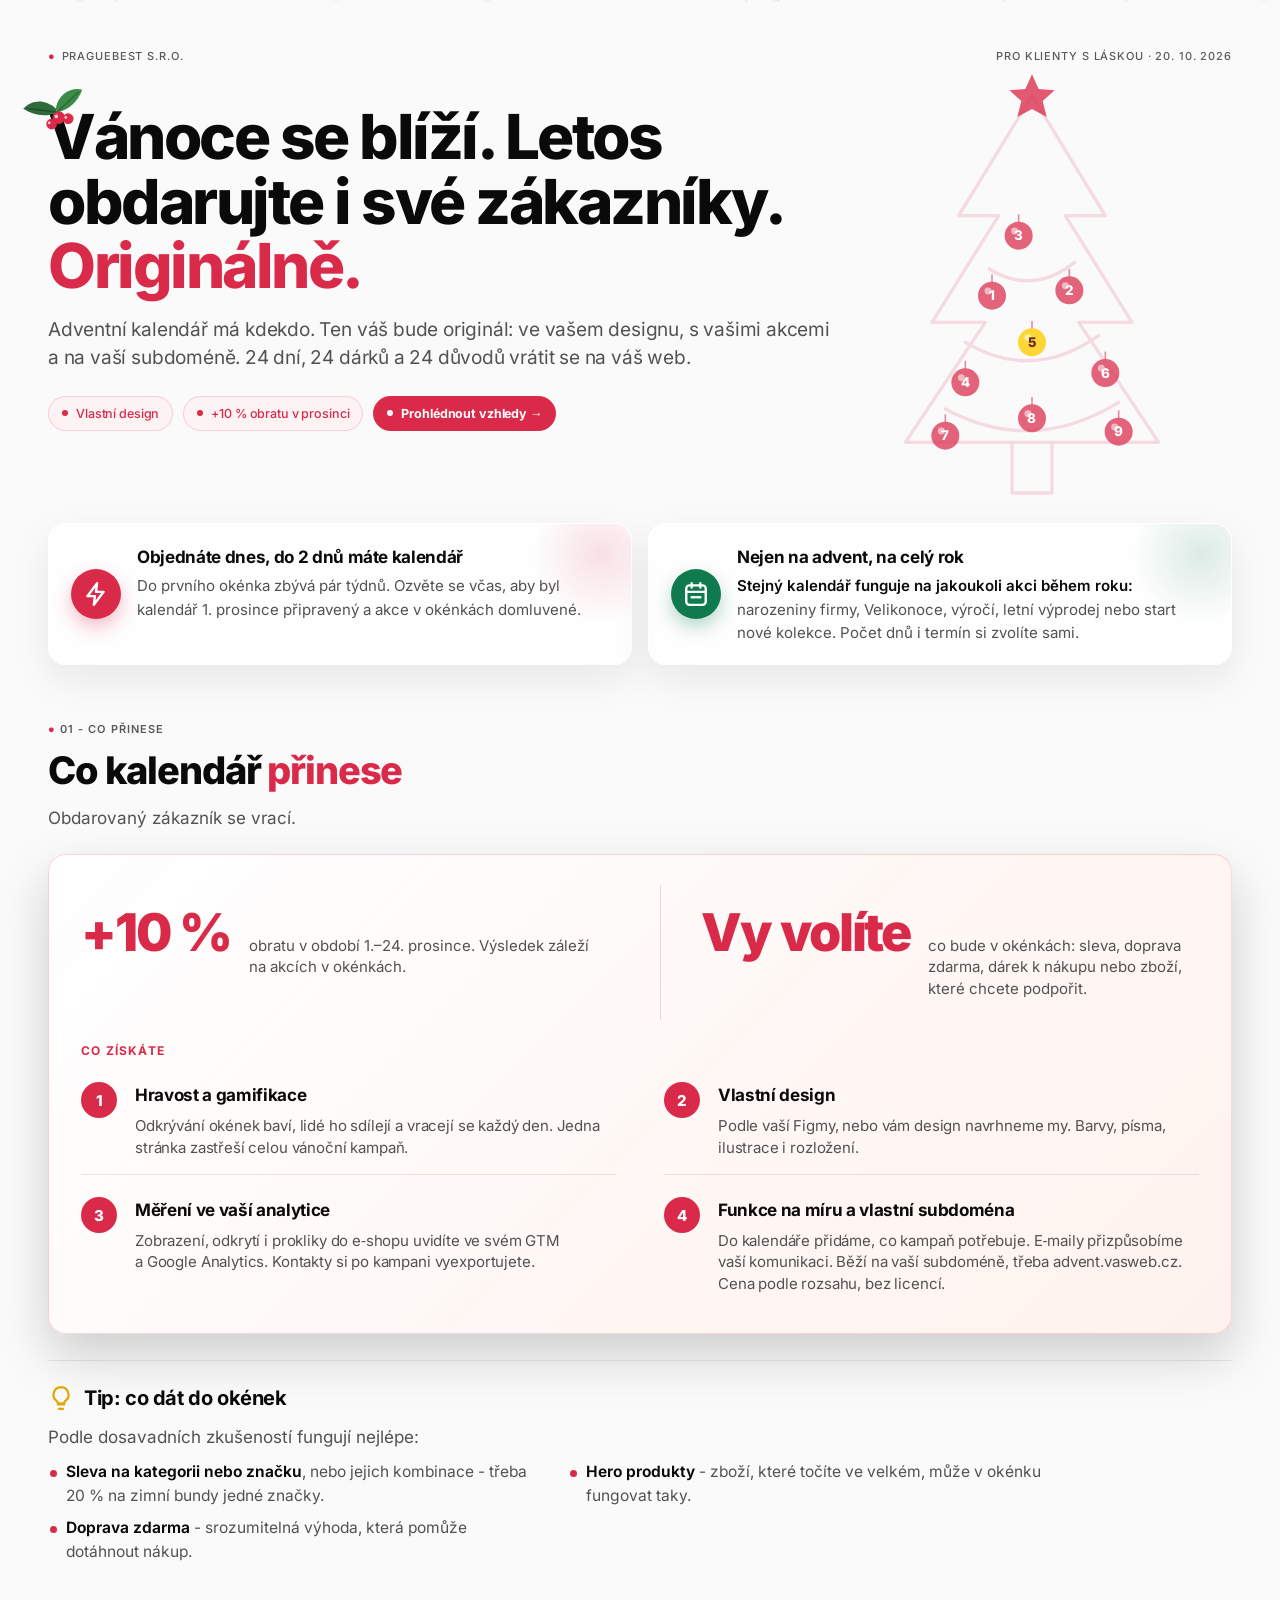
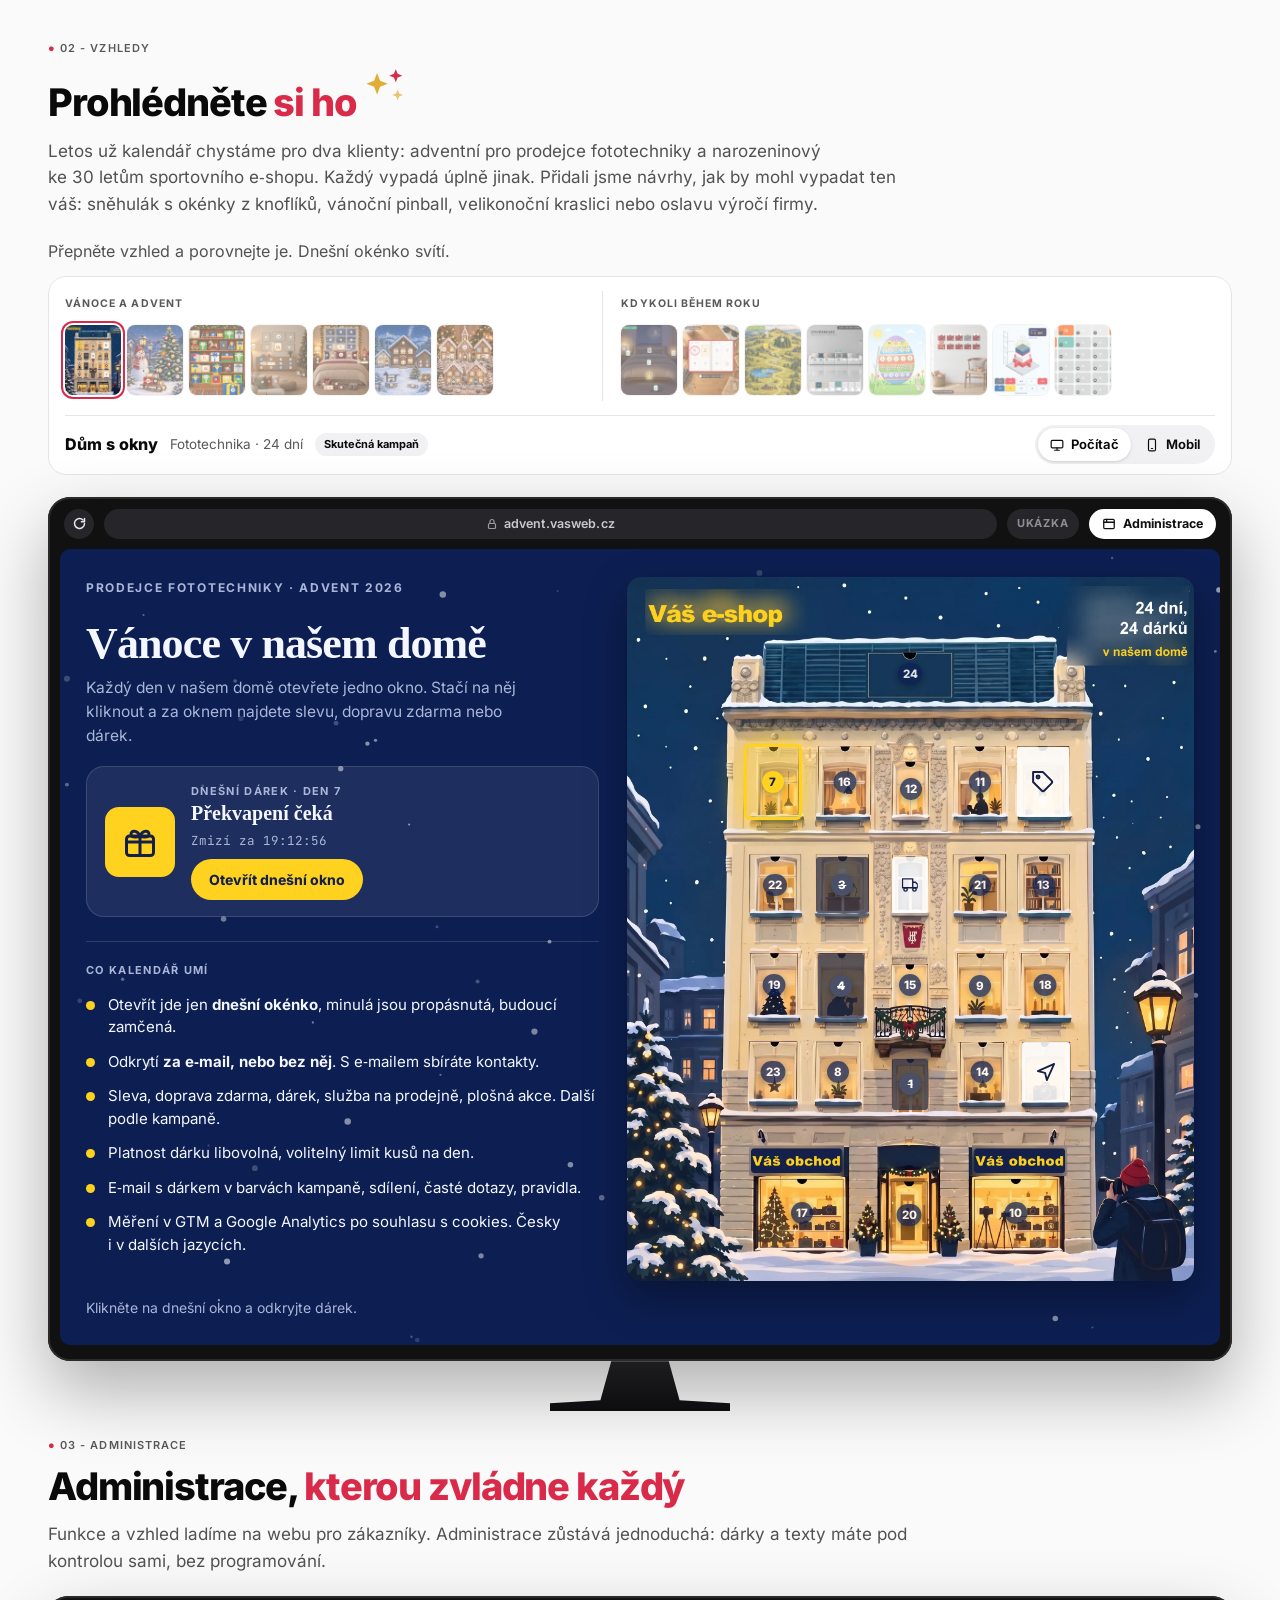
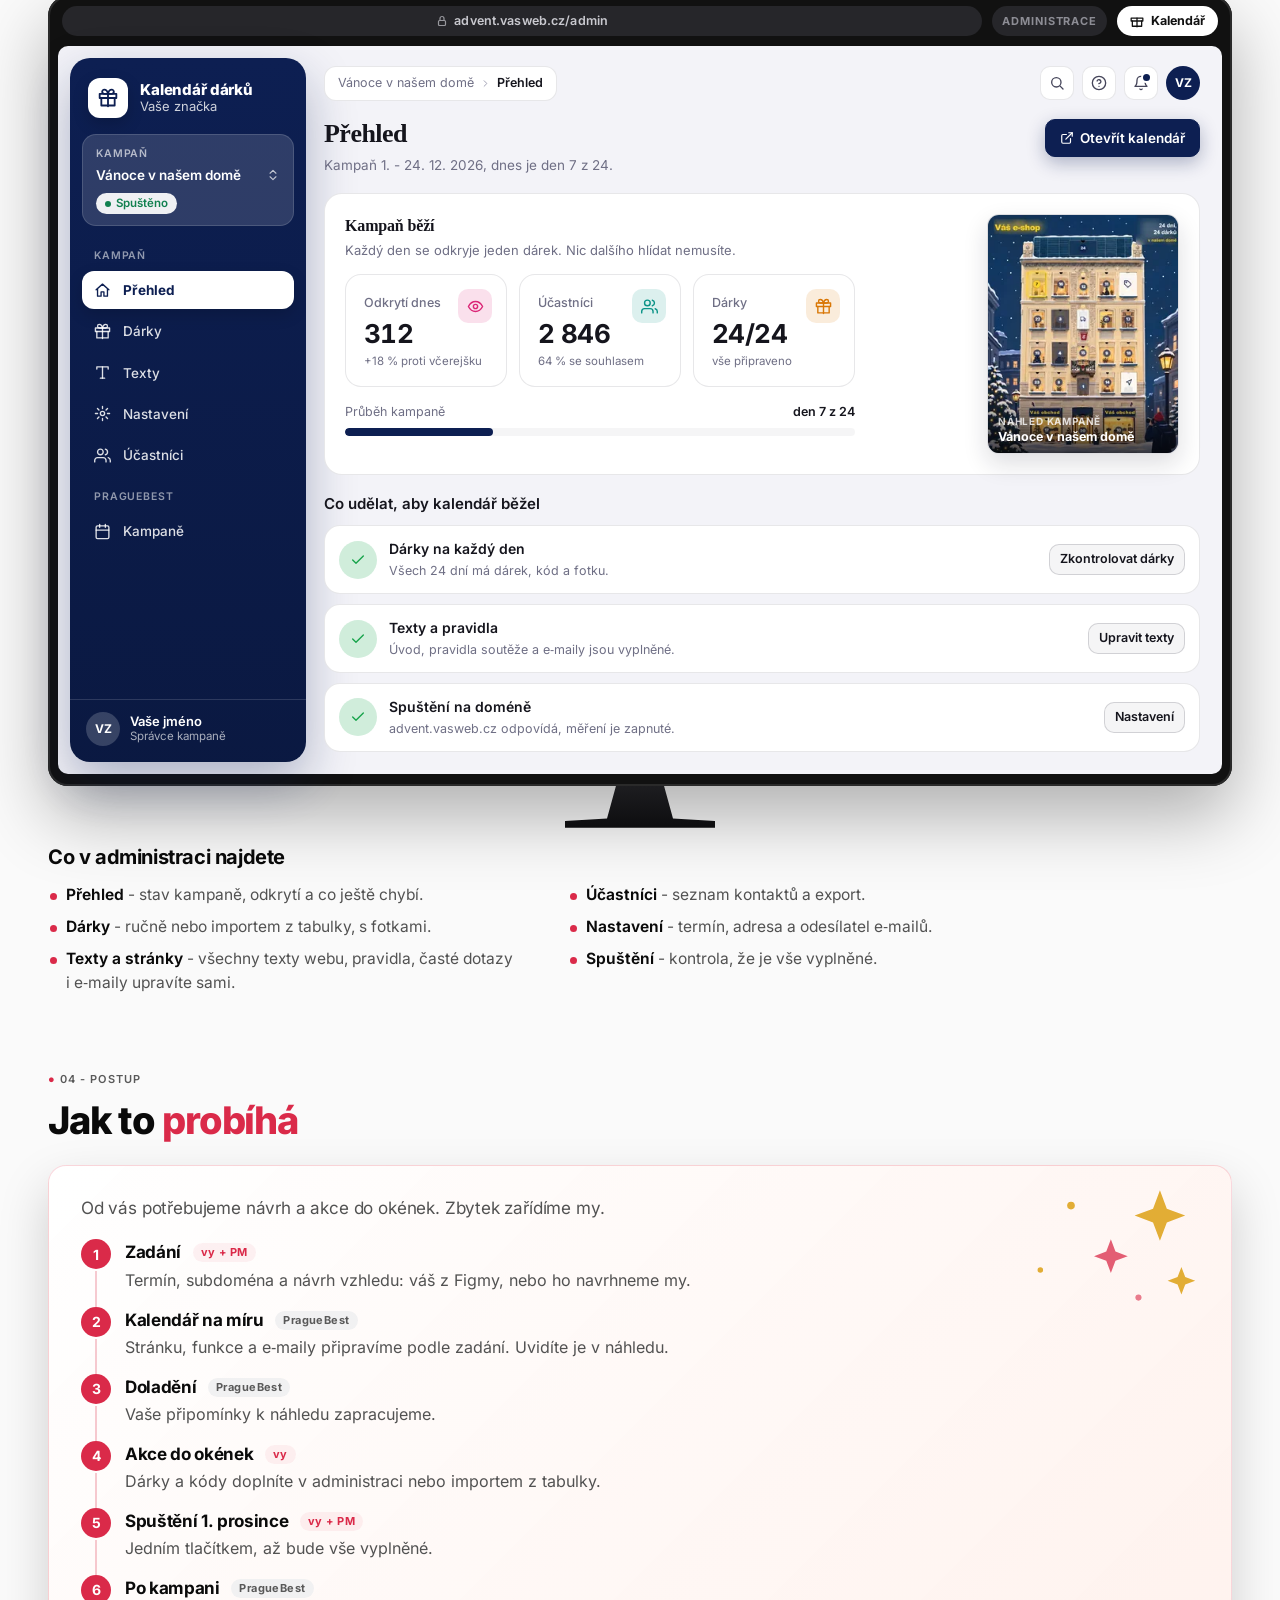
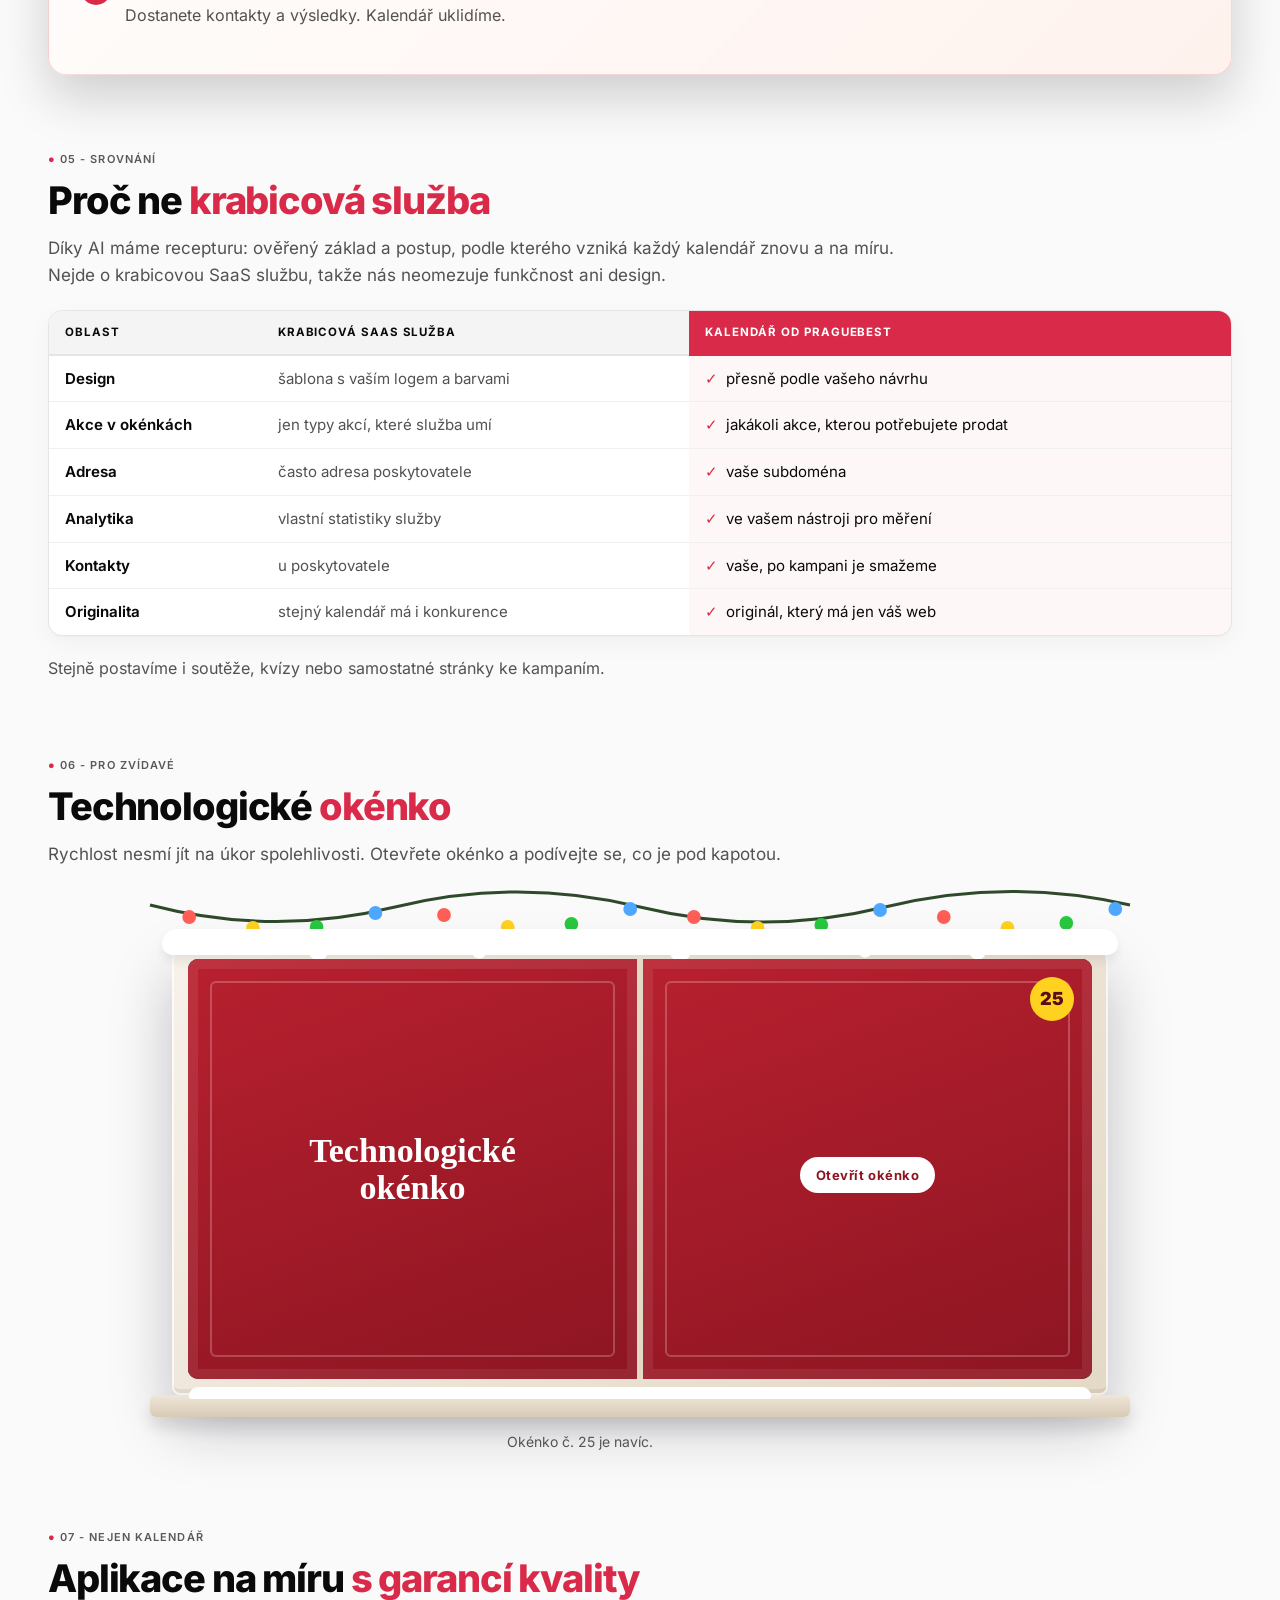
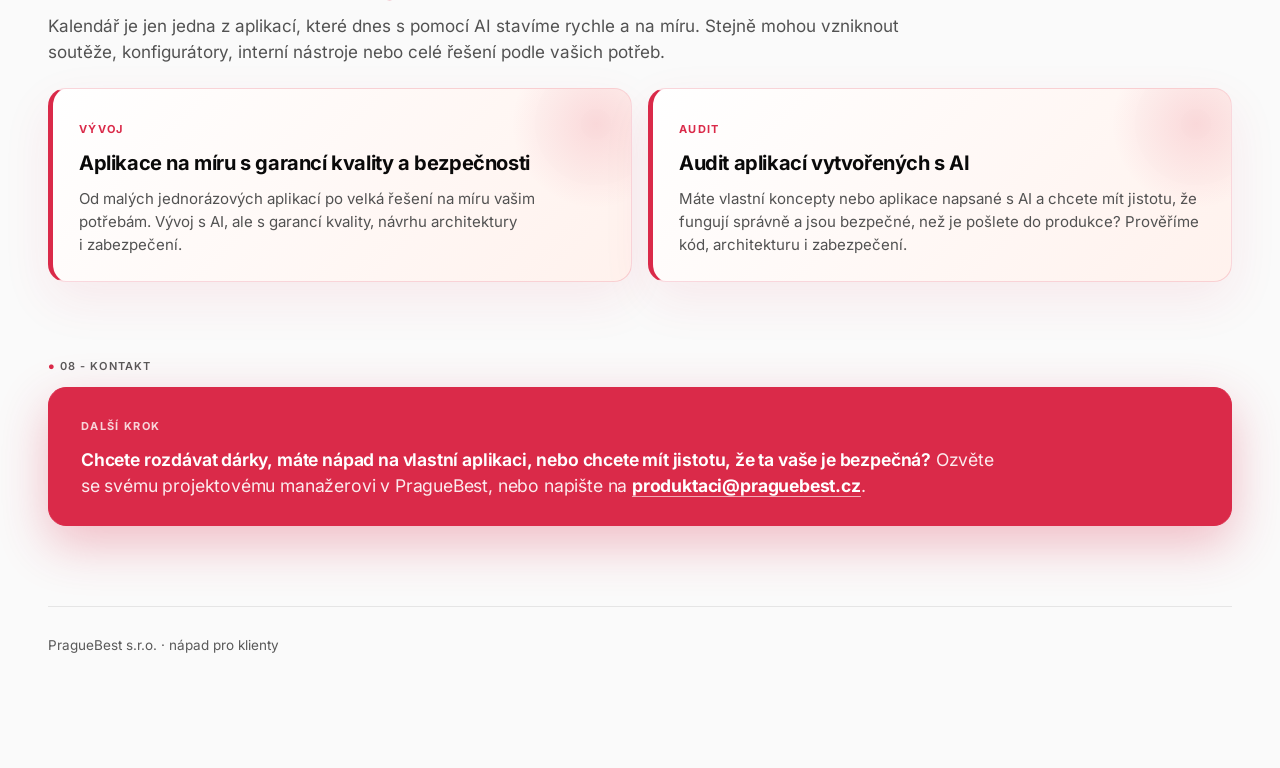
==== commit a5cc96a8: "Keep the toy shop styling comment brand-neutral Co-Authored-By: Claude Opus 5.5 <noreply@anthropic.c" ====
--- a/index.html
+++ b/index.html
@@ -594,7 +594,7 @@
 
   /* téma: Sněhulák a sobi (vymyšlené, kreslené) */
   .demo[data-theme="snehulak"] { --d-bg: #0f3d2e; --d-ink: #f4f7ff; --d-ink-2: #bfd5c8; --d-today: #ffd21f; --d-today-ink: #132747; --d-btn: #DA2A49; --d-btn-ink: #fff; --d-font: 'Inter', 'Inter Fallback', Arial, sans-serif; --d-card: rgba(255,255,255,.08); --d-card-line: rgba(255,255,255,.16); }
-  /* toy shop in the Sparkys style: white and sky-blue page, blue nav band with a stitched edge, yellow panel, green 3D buttons, chunky rounded type */
+  /* toy shop look: white and sky-blue page, blue nav band with a stitched edge, yellow panel, green 3D buttons, chunky rounded type */
   .demo[data-theme="hracky"] { --d-bg: #ffffff; --d-ink: #004996; --d-ink-2: #3c5f86; --d-today: #ffcd00; --d-today-ink: #004996; --d-btn: #52c018; --d-btn-ink: #fff; --d-font: 'Arial Rounded MT Bold', 'Inter', 'Inter Fallback', Arial, sans-serif; --d-card: #ffcd00; --d-card-line: #ffcd00; --adv-n-ink: #004996;
     background: linear-gradient(#d4edfc 0 64px, #004996 64px 76px, #fff 76px) no-repeat, #fff; padding-top: 100px; }
   .demo[data-theme="hracky"]::before { content: ""; position: absolute; left: 0; right: 0; top: 66px; border-top: 2px dashed rgba(255,255,255,.85); pointer-events: none; }
@@ -2590,9 +2590,5 @@
 })();
 </script>
 <button type="button" class="totop" id="totop" aria-label="Nahoru na začátek" title="Nahoru" data-review-id="totop"><svg viewBox="0 0 24 24" fill="none" stroke="currentColor" stroke-width="2.6" stroke-linecap="round" stroke-linejoin="round" aria-hidden="true"><path d="M12 19V5"/><path d="M5 12l7-7 7 7"/></svg></button>
-<!-- INTERNAL: version switcher for comparing the landing page variants. Remove before publishing. -->
-<nav class="ver-switch" aria-label="Interní přepínač verzí" data-review-id="interni-prepinac-verzi"><span>Interní náhled</span><a href="index.html" data-ver aria-current="page">Původní</a><a href="index-v2.html" data-ver>Nová</a></nav>
-<style>.ver-switch{position:fixed;left:14px;bottom:14px;z-index:95;display:flex;align-items:center;gap:4px;padding:4px 4px 4px 12px;border-radius:100px;background:rgba(10,10,10,.88);color:#fff;font:600 12.5px/1 system-ui,Arial,sans-serif;box-shadow:0 8px 24px rgba(0,0,0,.25)}.ver-switch span{opacity:.7;margin-right:6px}.ver-switch a{color:#fff;border:0;padding:7px 12px;border-radius:100px}.ver-switch a[aria-current]{background:#fff;color:#0a0a0a}@media print{.ver-switch{display:none}}</style>
-<script>document.querySelectorAll(".ver-switch a[data-ver]").forEach(function(a){a.addEventListener("click",function(){a.href=a.getAttribute("href").split("#")[0]+location.hash;});});</script>
 </body>
 </html>
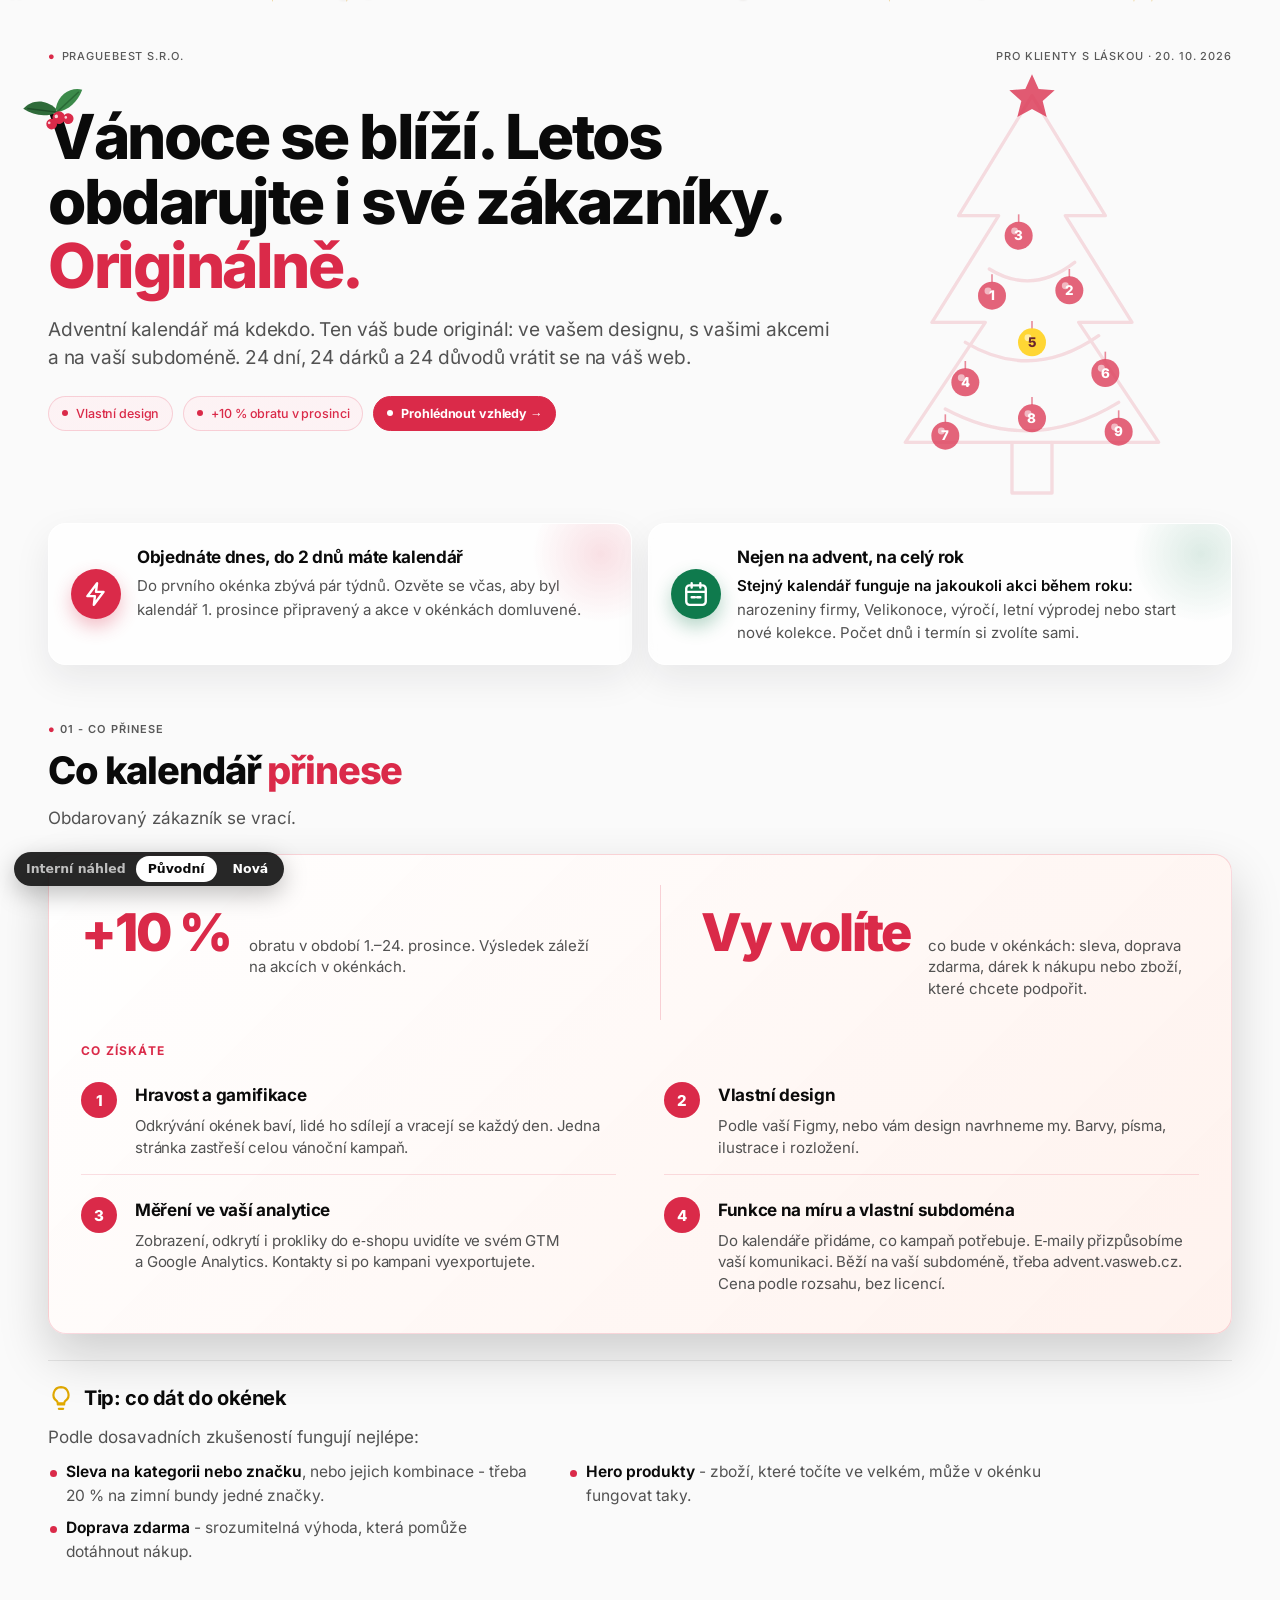
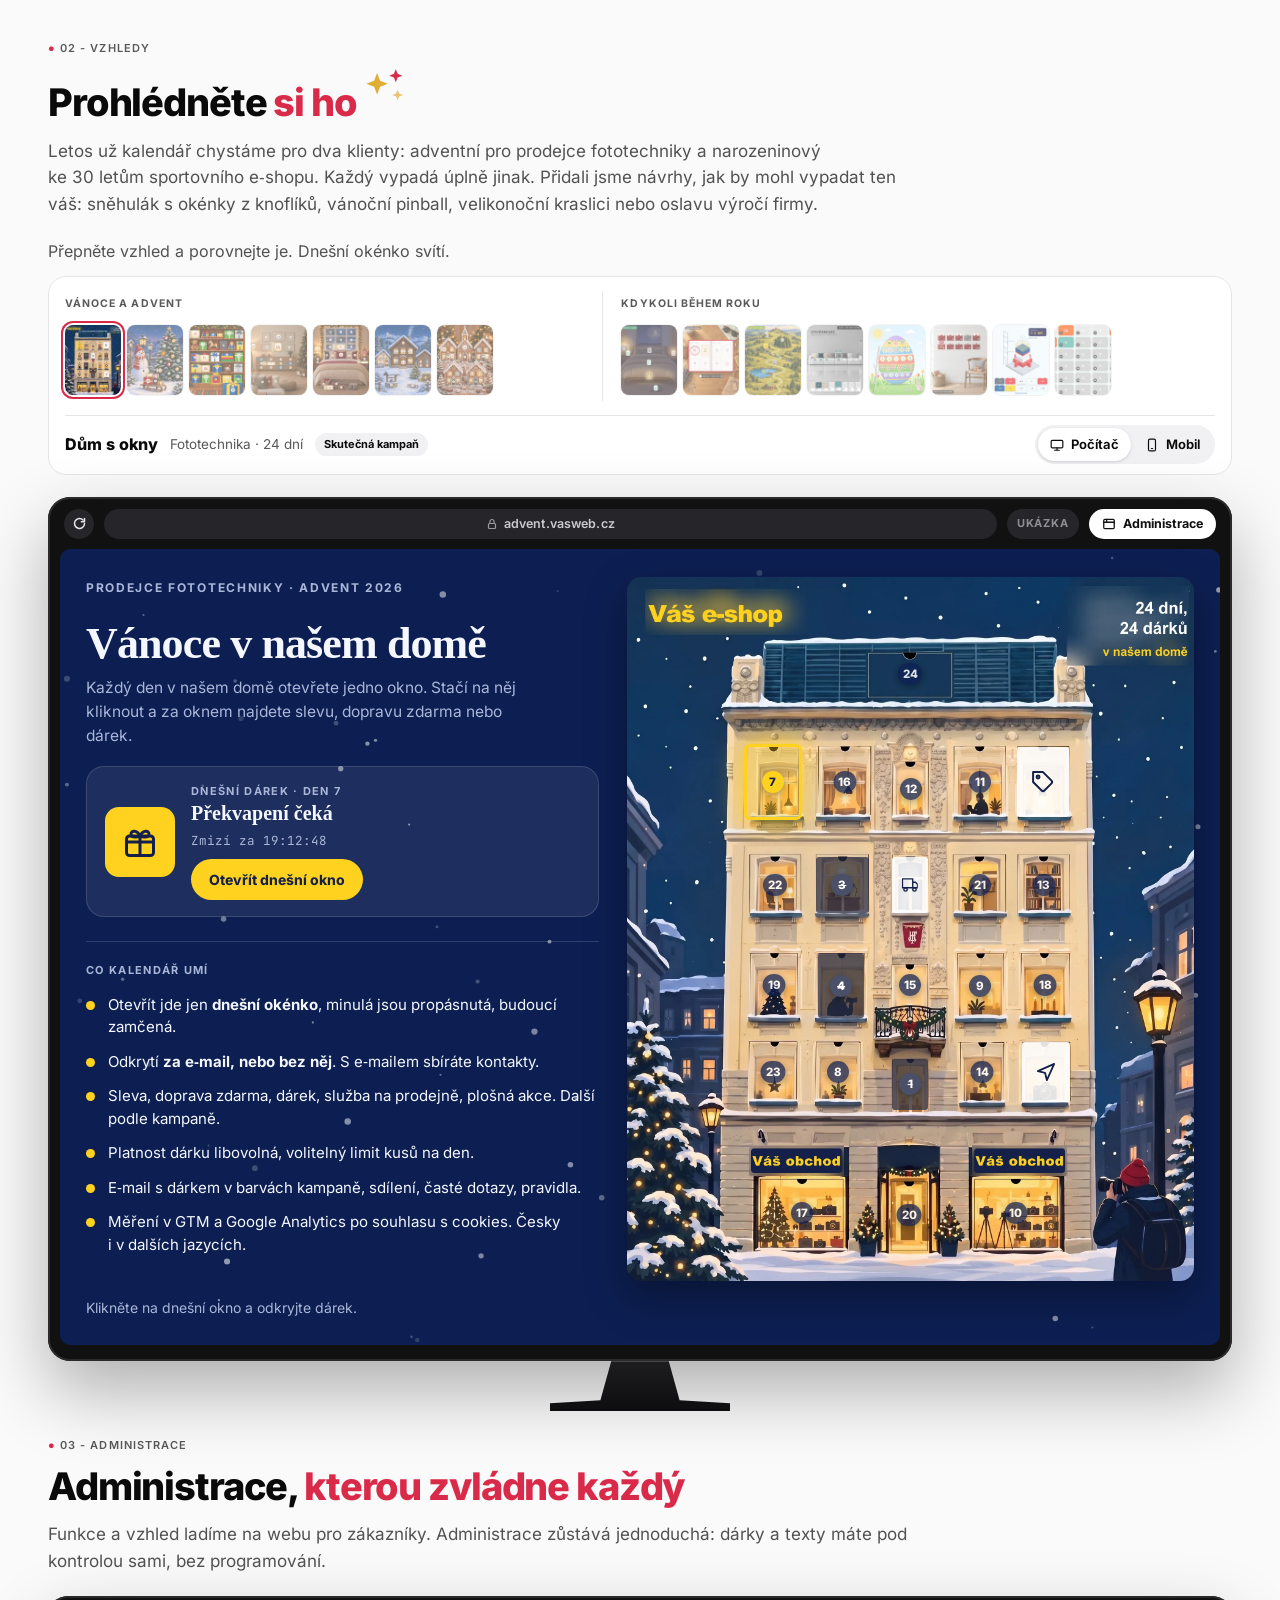
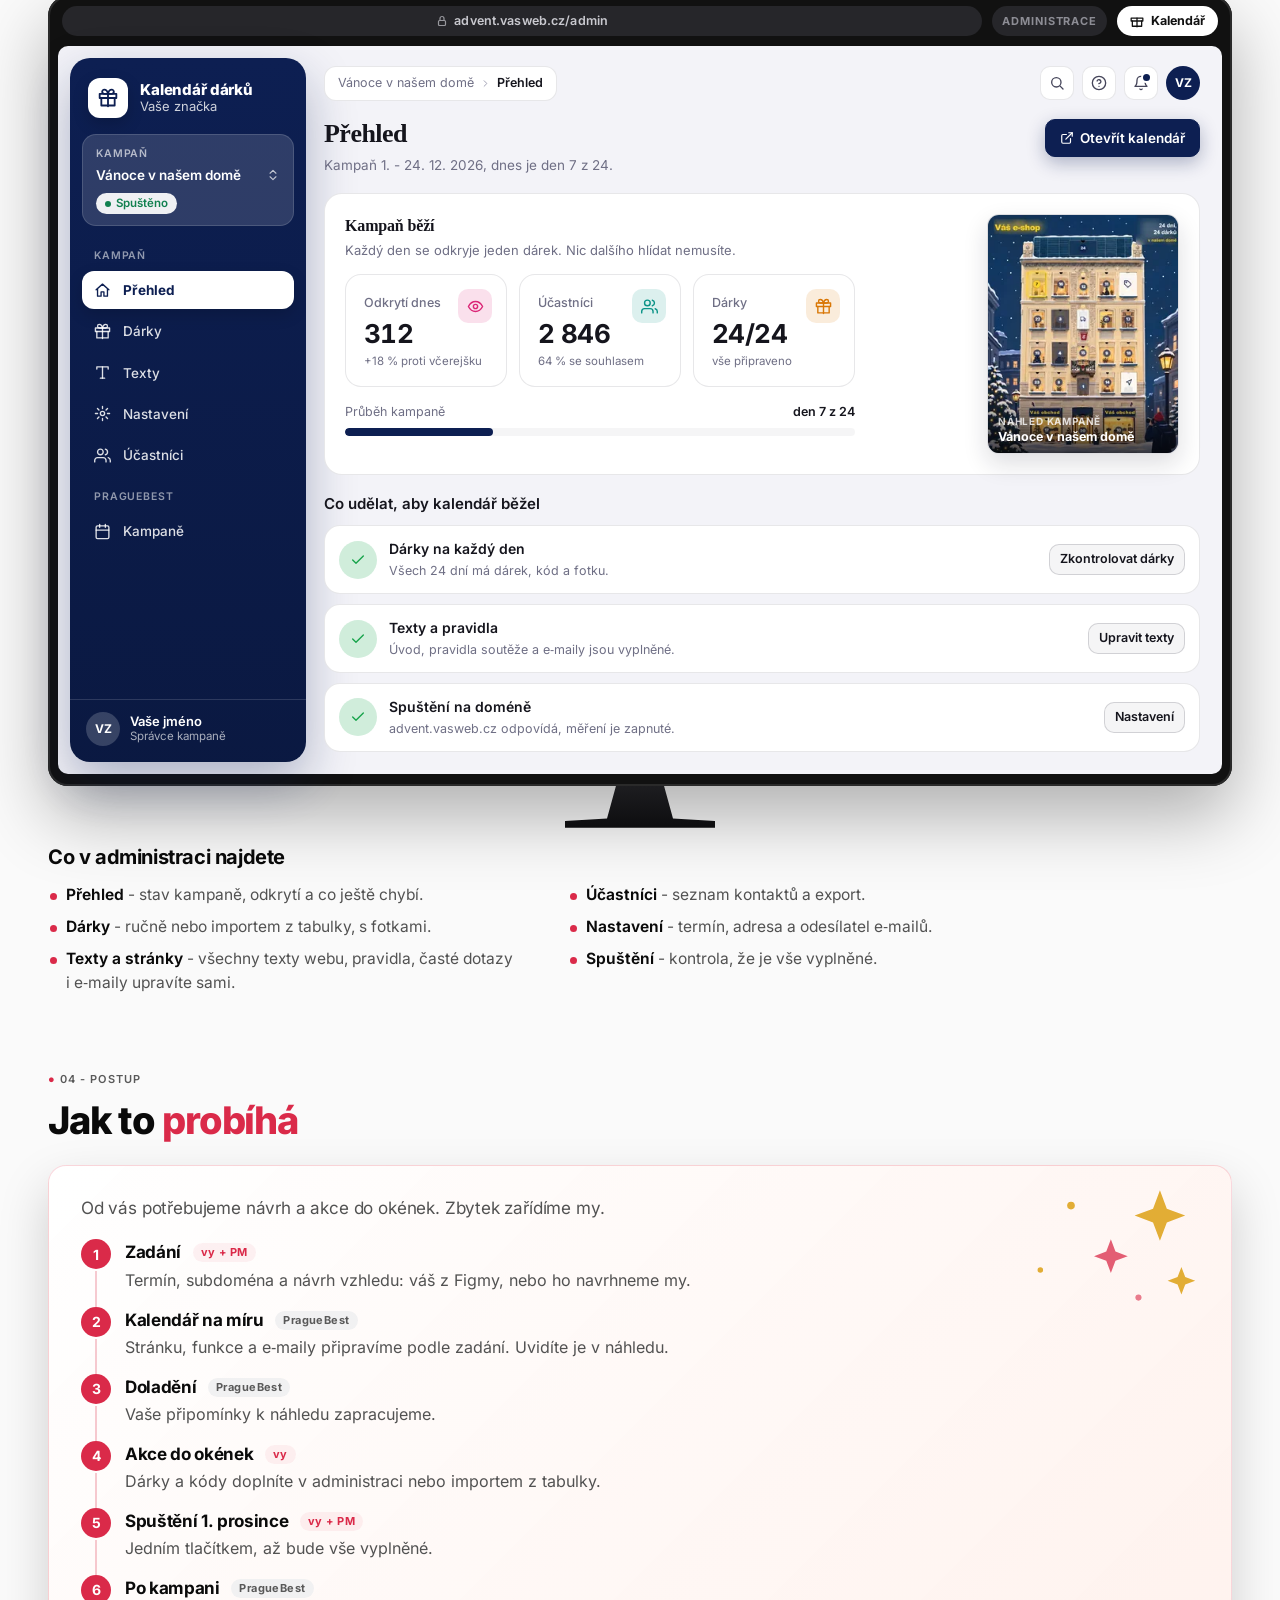
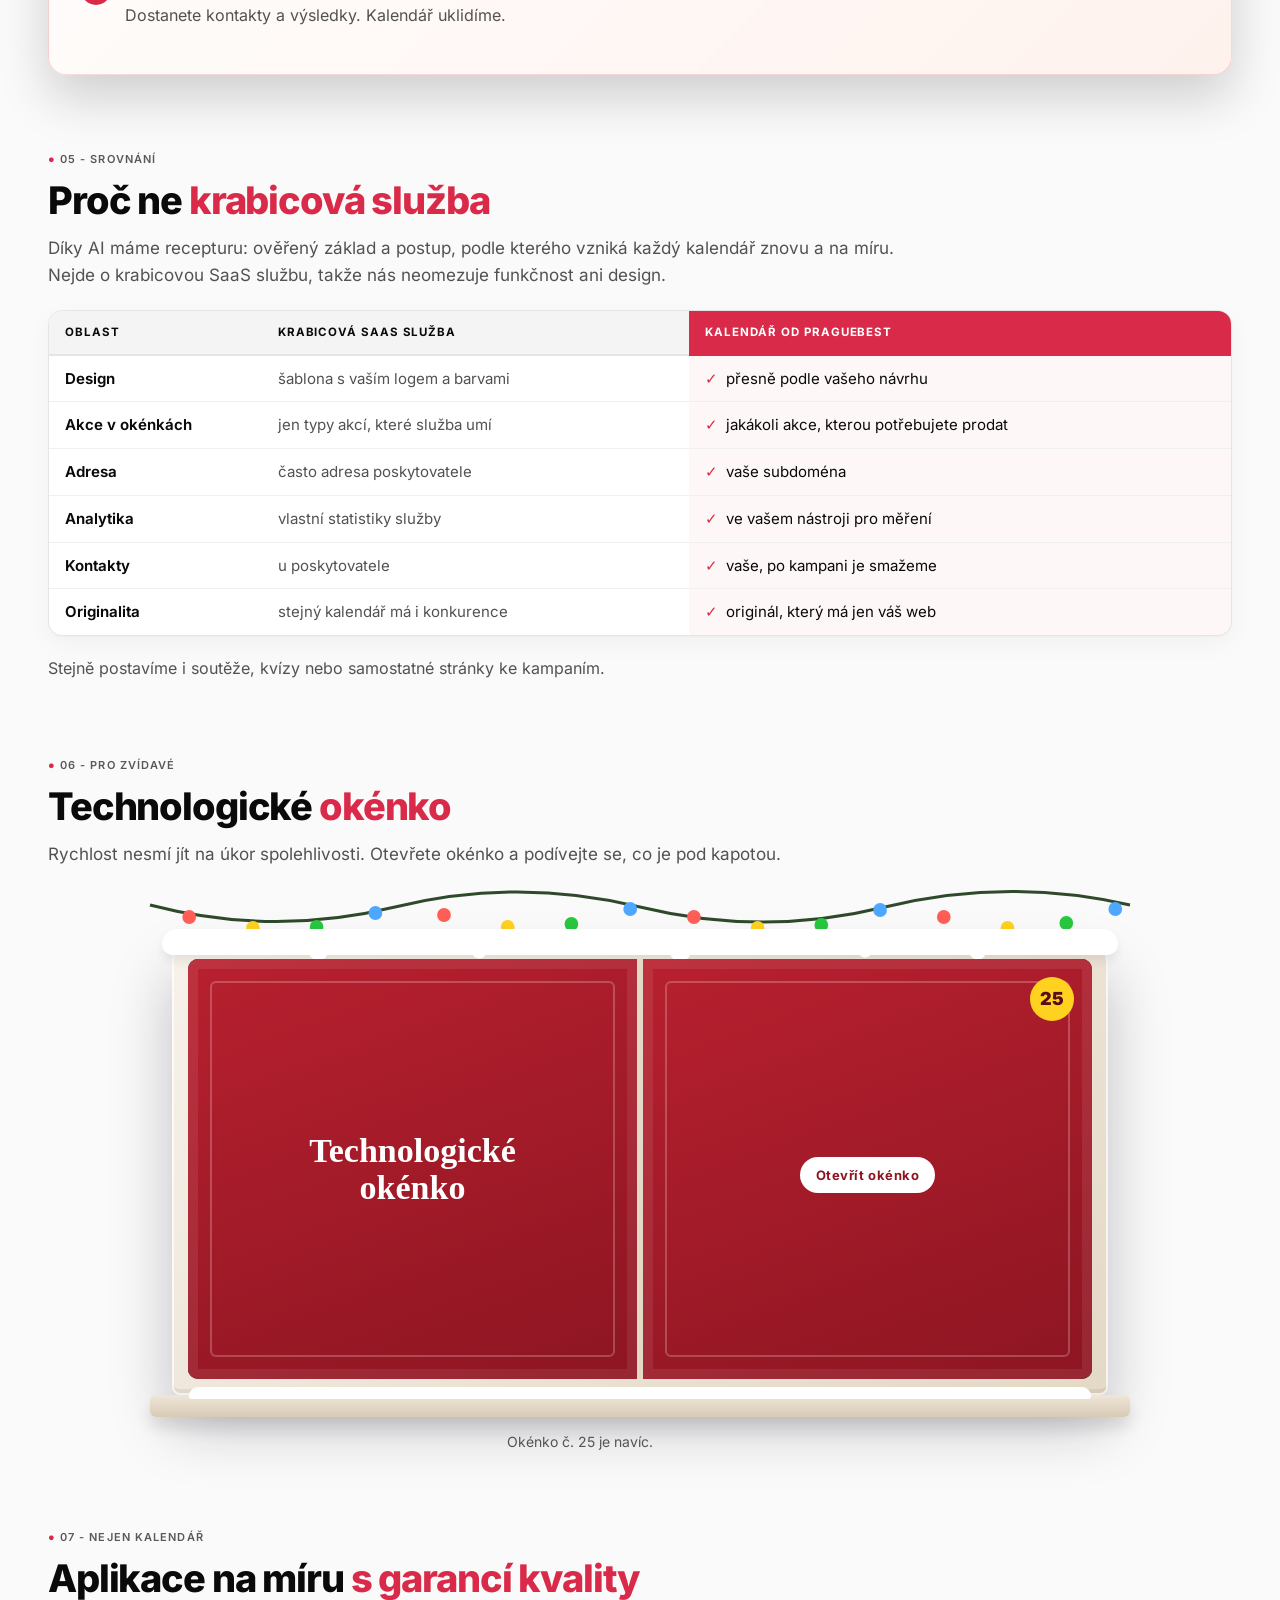
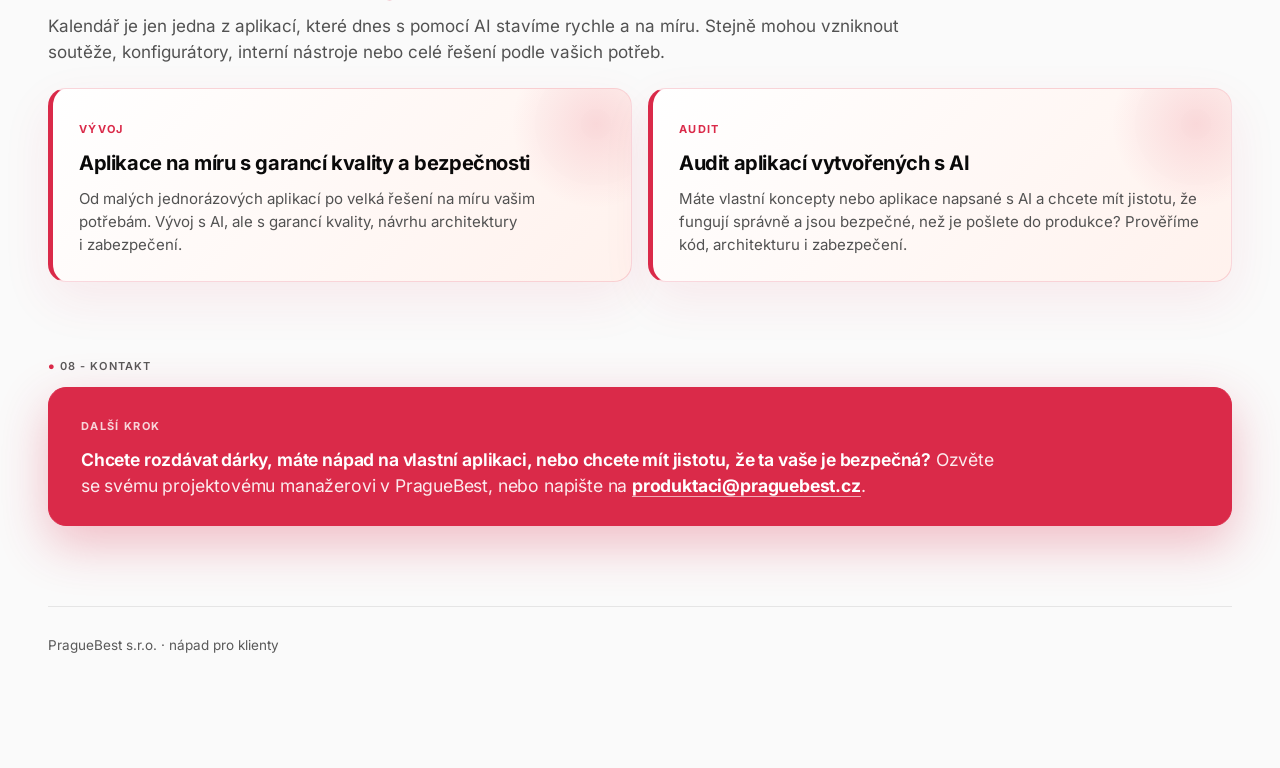
==== commit 1b2a54d4: "Merge branch 'nove-vzhledy' into landing-vizual" ====
--- a/index.html
+++ b/index.html
@@ -2590,5 +2590,9 @@
 })();
 </script>
 <button type="button" class="totop" id="totop" aria-label="Nahoru na začátek" title="Nahoru" data-review-id="totop"><svg viewBox="0 0 24 24" fill="none" stroke="currentColor" stroke-width="2.6" stroke-linecap="round" stroke-linejoin="round" aria-hidden="true"><path d="M12 19V5"/><path d="M5 12l7-7 7 7"/></svg></button>
+<!-- INTERNAL: version switcher for comparing the landing page variants. Remove before publishing. -->
+<nav class="ver-switch" aria-label="Interní přepínač verzí" data-review-id="interni-prepinac-verzi"><span>Interní náhled</span><a href="index.html" data-ver aria-current="page">Původní</a><a href="index-v2.html" data-ver>Nová</a></nav>
+<style>.ver-switch{position:fixed;left:14px;bottom:14px;z-index:95;display:flex;align-items:center;gap:4px;padding:4px 4px 4px 12px;border-radius:100px;background:rgba(10,10,10,.88);color:#fff;font:600 12.5px/1 system-ui,Arial,sans-serif;box-shadow:0 8px 24px rgba(0,0,0,.25)}.ver-switch span{opacity:.7;margin-right:6px}.ver-switch a{color:#fff;border:0;padding:7px 12px;border-radius:100px}.ver-switch a[aria-current]{background:#fff;color:#0a0a0a}@media print{.ver-switch{display:none}}</style>
+<script>document.querySelectorAll(".ver-switch a[data-ver]").forEach(function(a){a.addEventListener("click",function(){a.href=a.getAttribute("href").split("#")[0]+location.hash;});});</script>
 </body>
 </html>
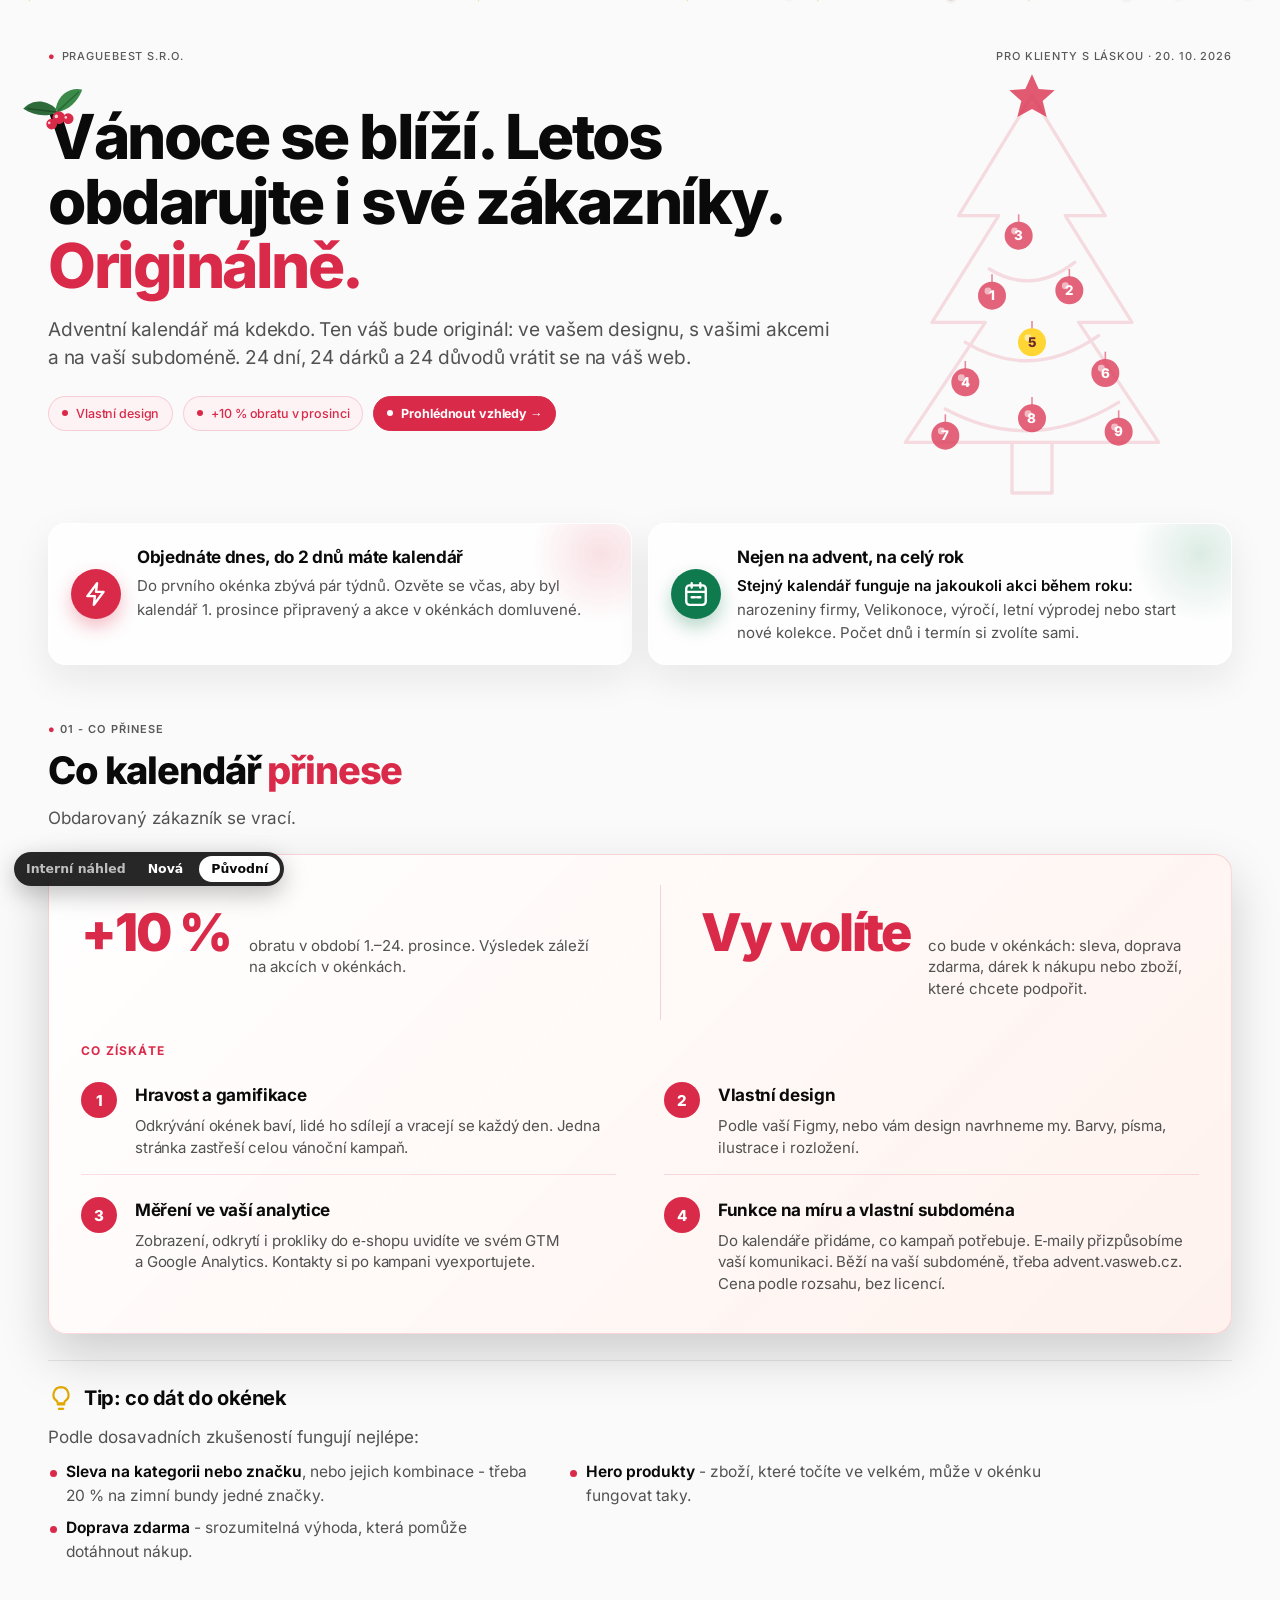
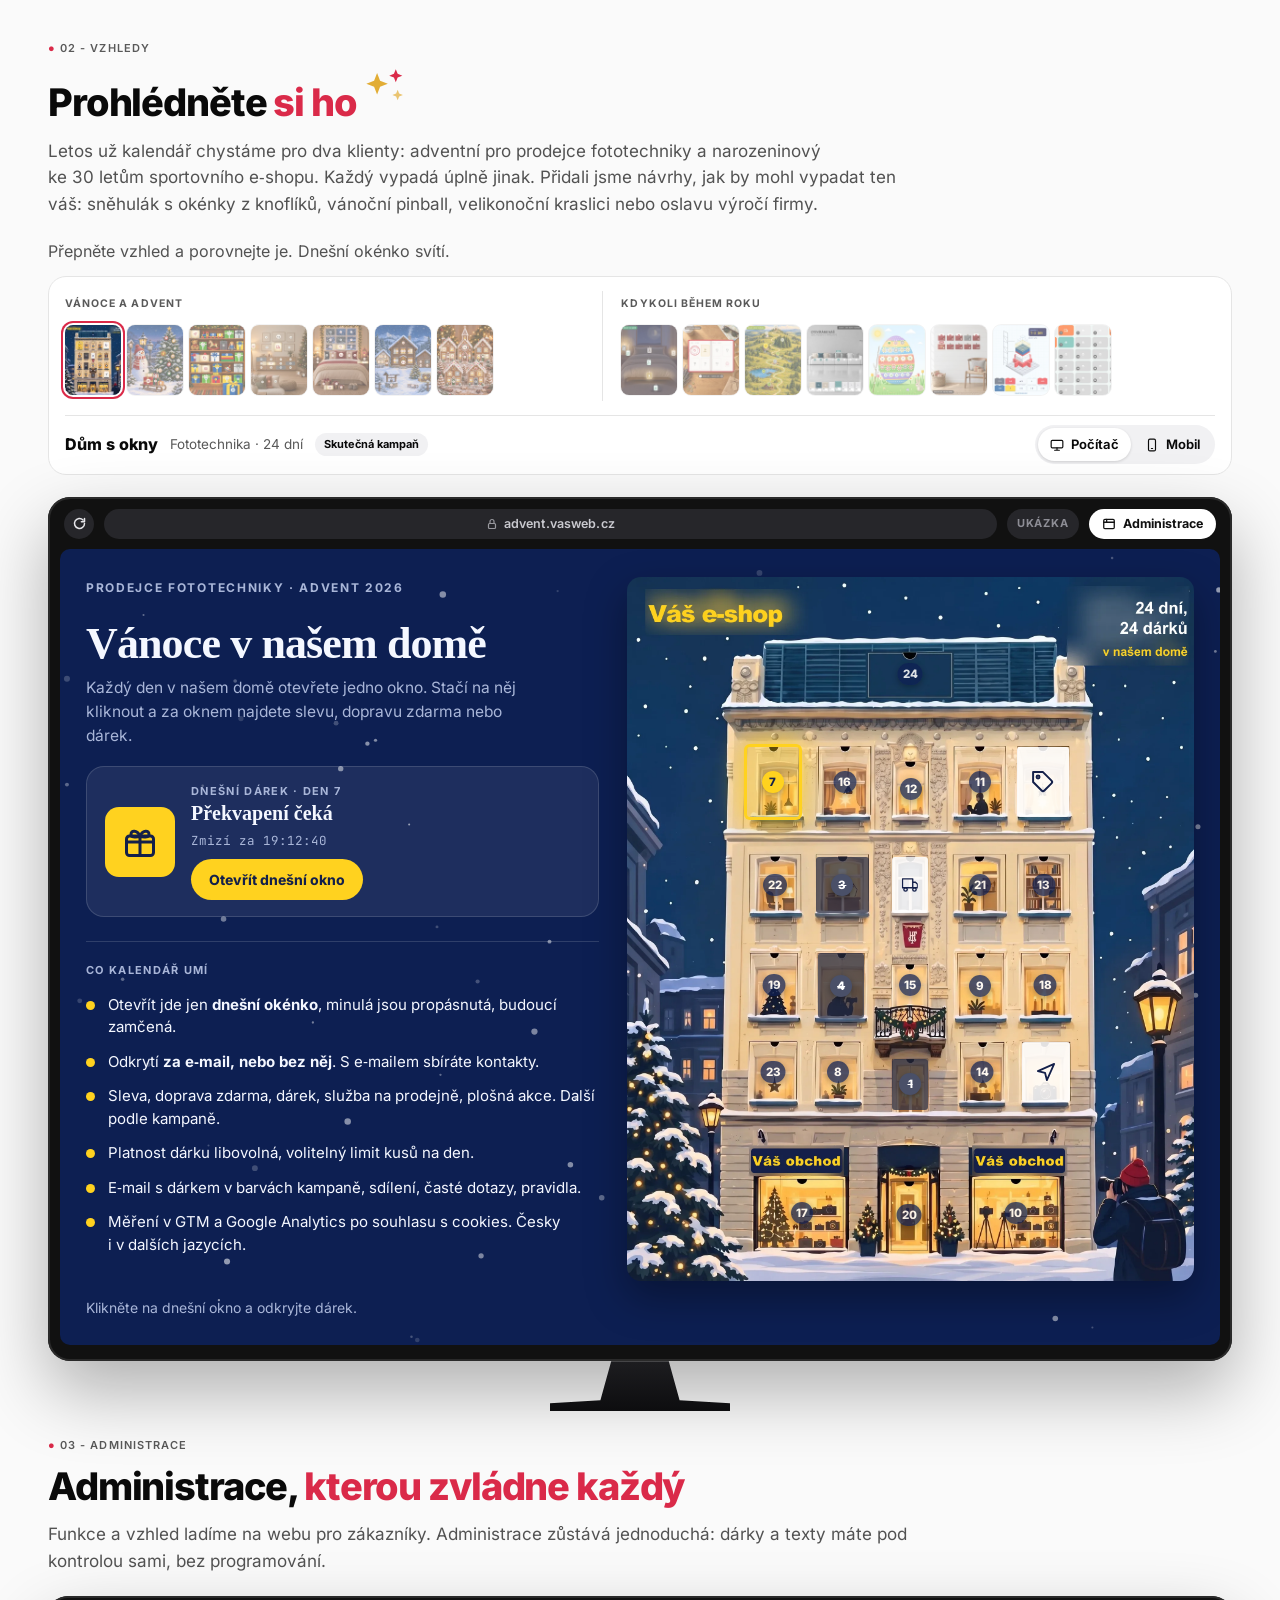
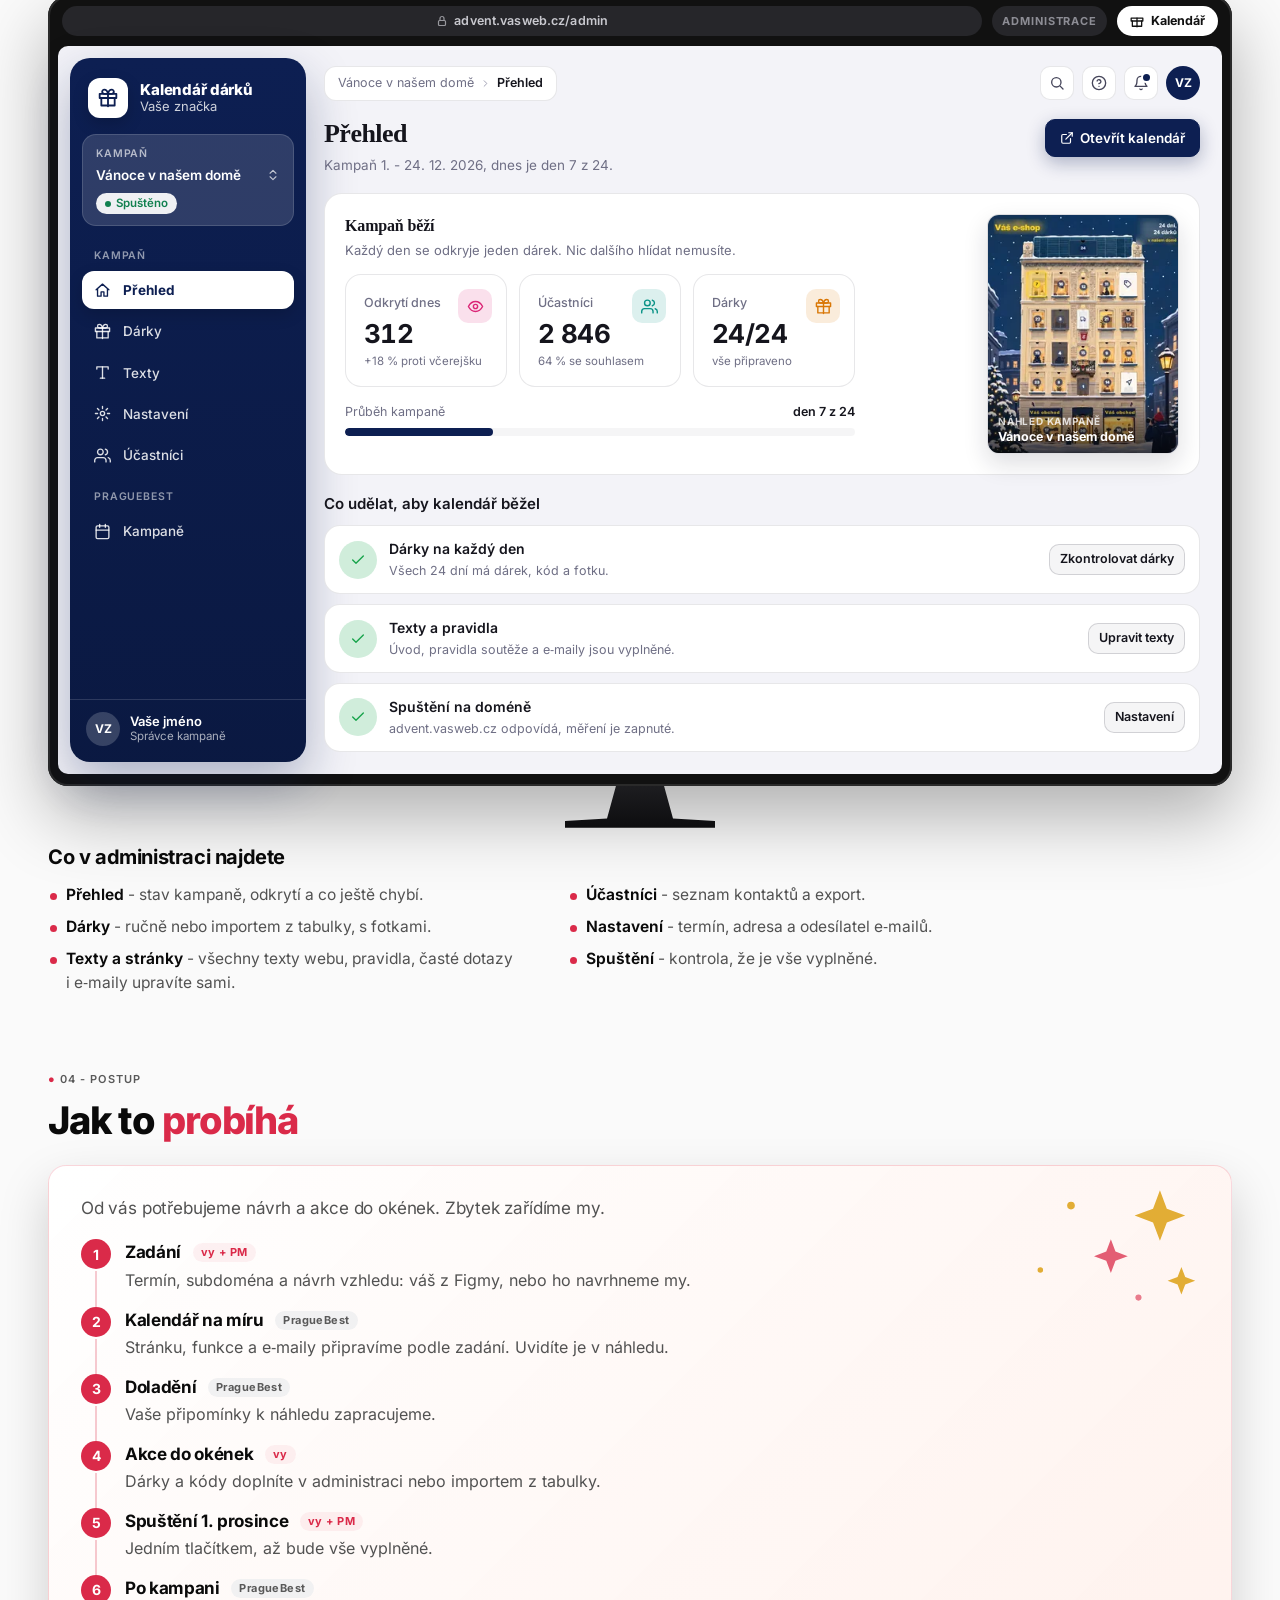
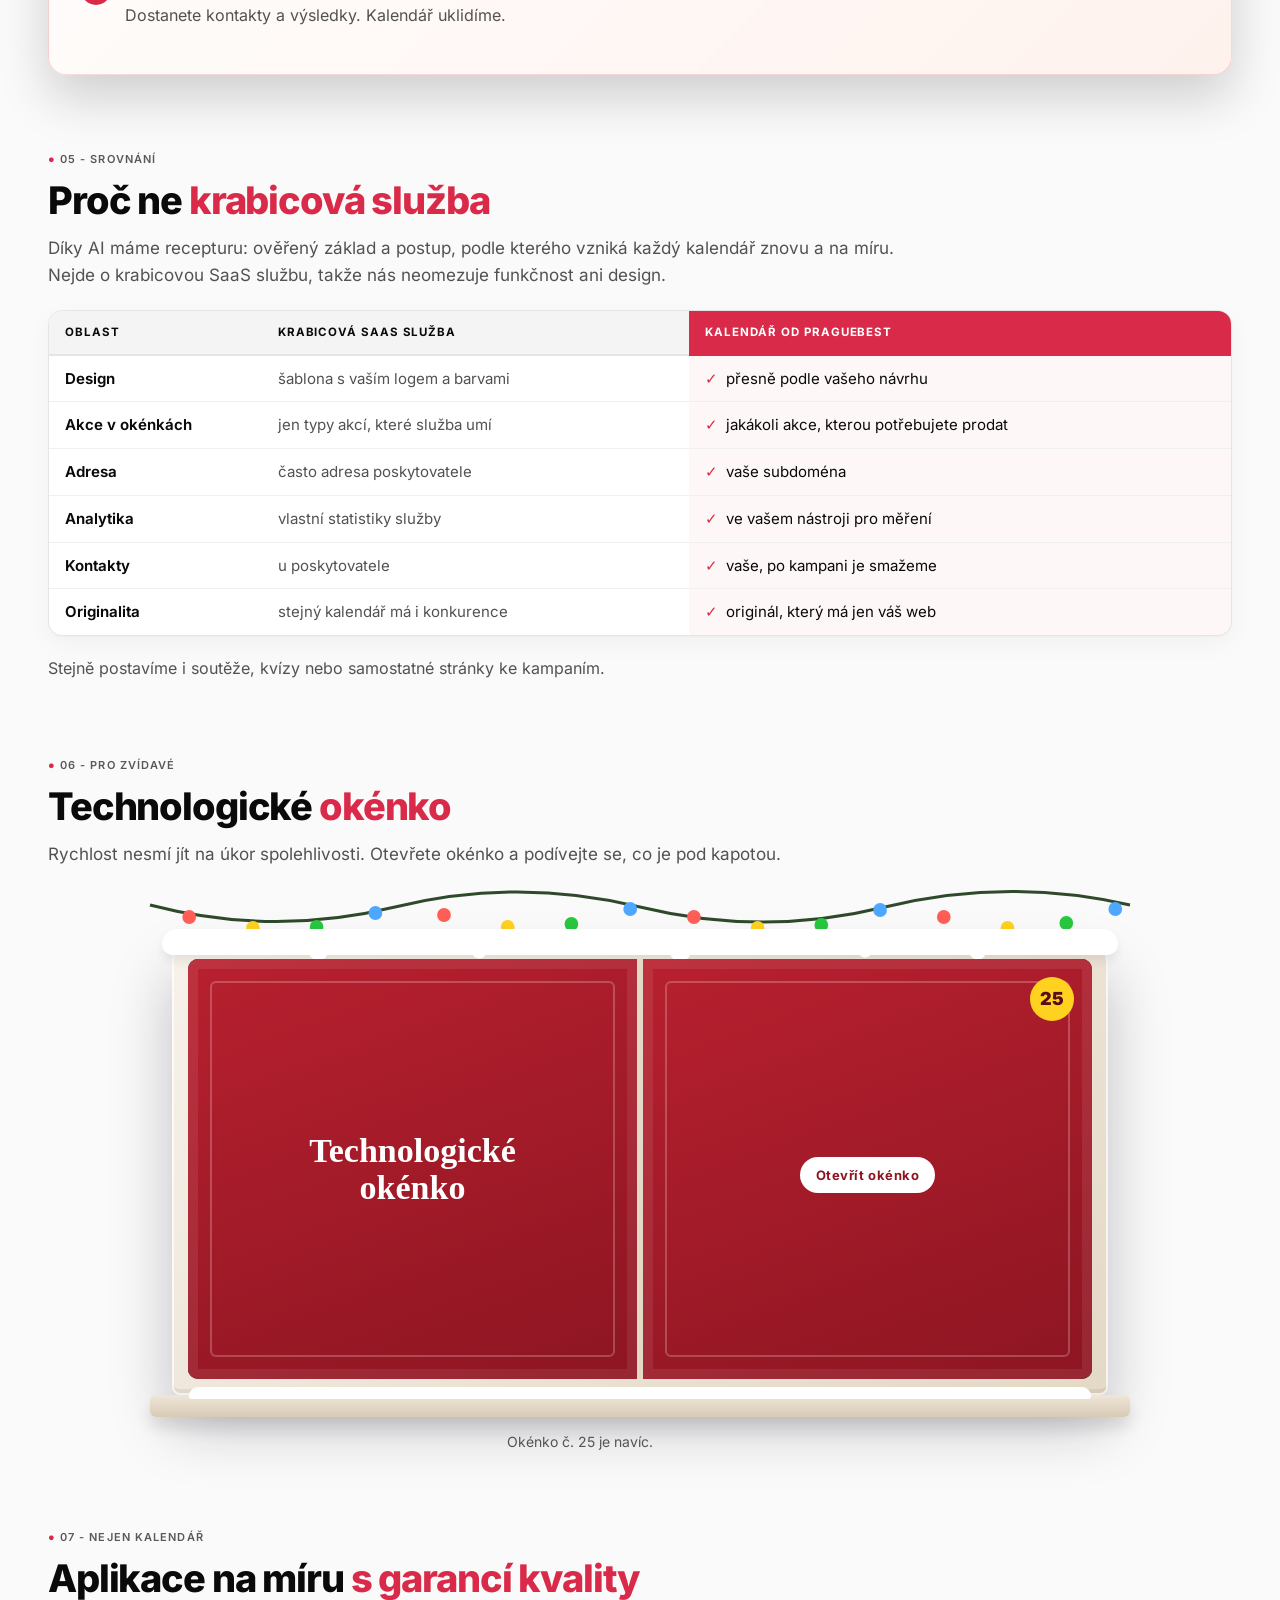
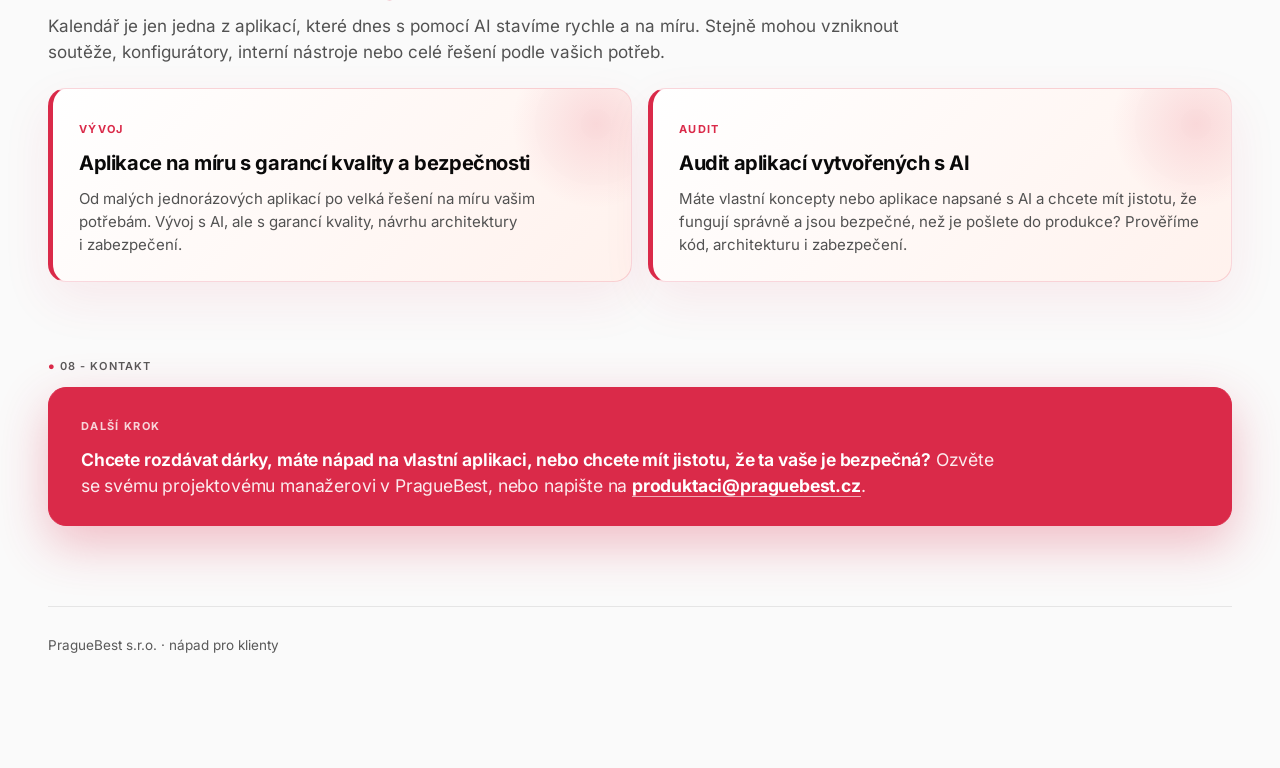
==== commit 5f19881d: "Make the new landing page the default vercel.json serves index-v2.html at /, the old page keeps the " ====
--- a/index.html
+++ b/index.html
@@ -9,6 +9,7 @@
 <link rel="apple-touch-icon" sizes="180x180" href="apple-touch-icon.png">
 <link rel="mask-icon" href="safari-pinned-tab.svg" color="#d92b48">
 <title>Letos obdarujte i své zákazníky | PragueBest</title>
+<meta name="robots" content="noindex">
 <meta name="description" content="Vánoce se blíží a všichni shánějí dárky. Co kdyby je zákazníci dostávali každý den od vás? Adventní kalendář na vašem webu, ve vašem designu. Plus 10 % obratu v prosinci.">
 <meta property="og:title" content="Letos obdarujte i své zákazníky | PragueBest">
 <meta property="og:description" content="Vánoce se blíží. Adventní kalendář na vašem webu: 24 dní, 24 dárků, plus 10 % obratu v prosinci.">
@@ -2591,7 +2592,7 @@
 </script>
 <button type="button" class="totop" id="totop" aria-label="Nahoru na začátek" title="Nahoru" data-review-id="totop"><svg viewBox="0 0 24 24" fill="none" stroke="currentColor" stroke-width="2.6" stroke-linecap="round" stroke-linejoin="round" aria-hidden="true"><path d="M12 19V5"/><path d="M5 12l7-7 7 7"/></svg></button>
 <!-- INTERNAL: version switcher for comparing the landing page variants. Remove before publishing. -->
-<nav class="ver-switch" aria-label="Interní přepínač verzí" data-review-id="interni-prepinac-verzi"><span>Interní náhled</span><a href="index.html" data-ver aria-current="page">Původní</a><a href="index-v2.html" data-ver>Nová</a></nav>
+<nav class="ver-switch" aria-label="Interní přepínač verzí" data-review-id="interni-prepinac-verzi"><span>Interní náhled</span><a href="index-v2.html" data-ver>Nová</a><a href="index.html" data-ver aria-current="page">Původní</a></nav>
 <style>.ver-switch{position:fixed;left:14px;bottom:14px;z-index:95;display:flex;align-items:center;gap:4px;padding:4px 4px 4px 12px;border-radius:100px;background:rgba(10,10,10,.88);color:#fff;font:600 12.5px/1 system-ui,Arial,sans-serif;box-shadow:0 8px 24px rgba(0,0,0,.25)}.ver-switch span{opacity:.7;margin-right:6px}.ver-switch a{color:#fff;border:0;padding:7px 12px;border-radius:100px}.ver-switch a[aria-current]{background:#fff;color:#0a0a0a}@media print{.ver-switch{display:none}}</style>
 <script>document.querySelectorAll(".ver-switch a[data-ver]").forEach(function(a){a.addEventListener("click",function(){a.href=a.getAttribute("href").split("#")[0]+location.hash;});});</script>
 </body>
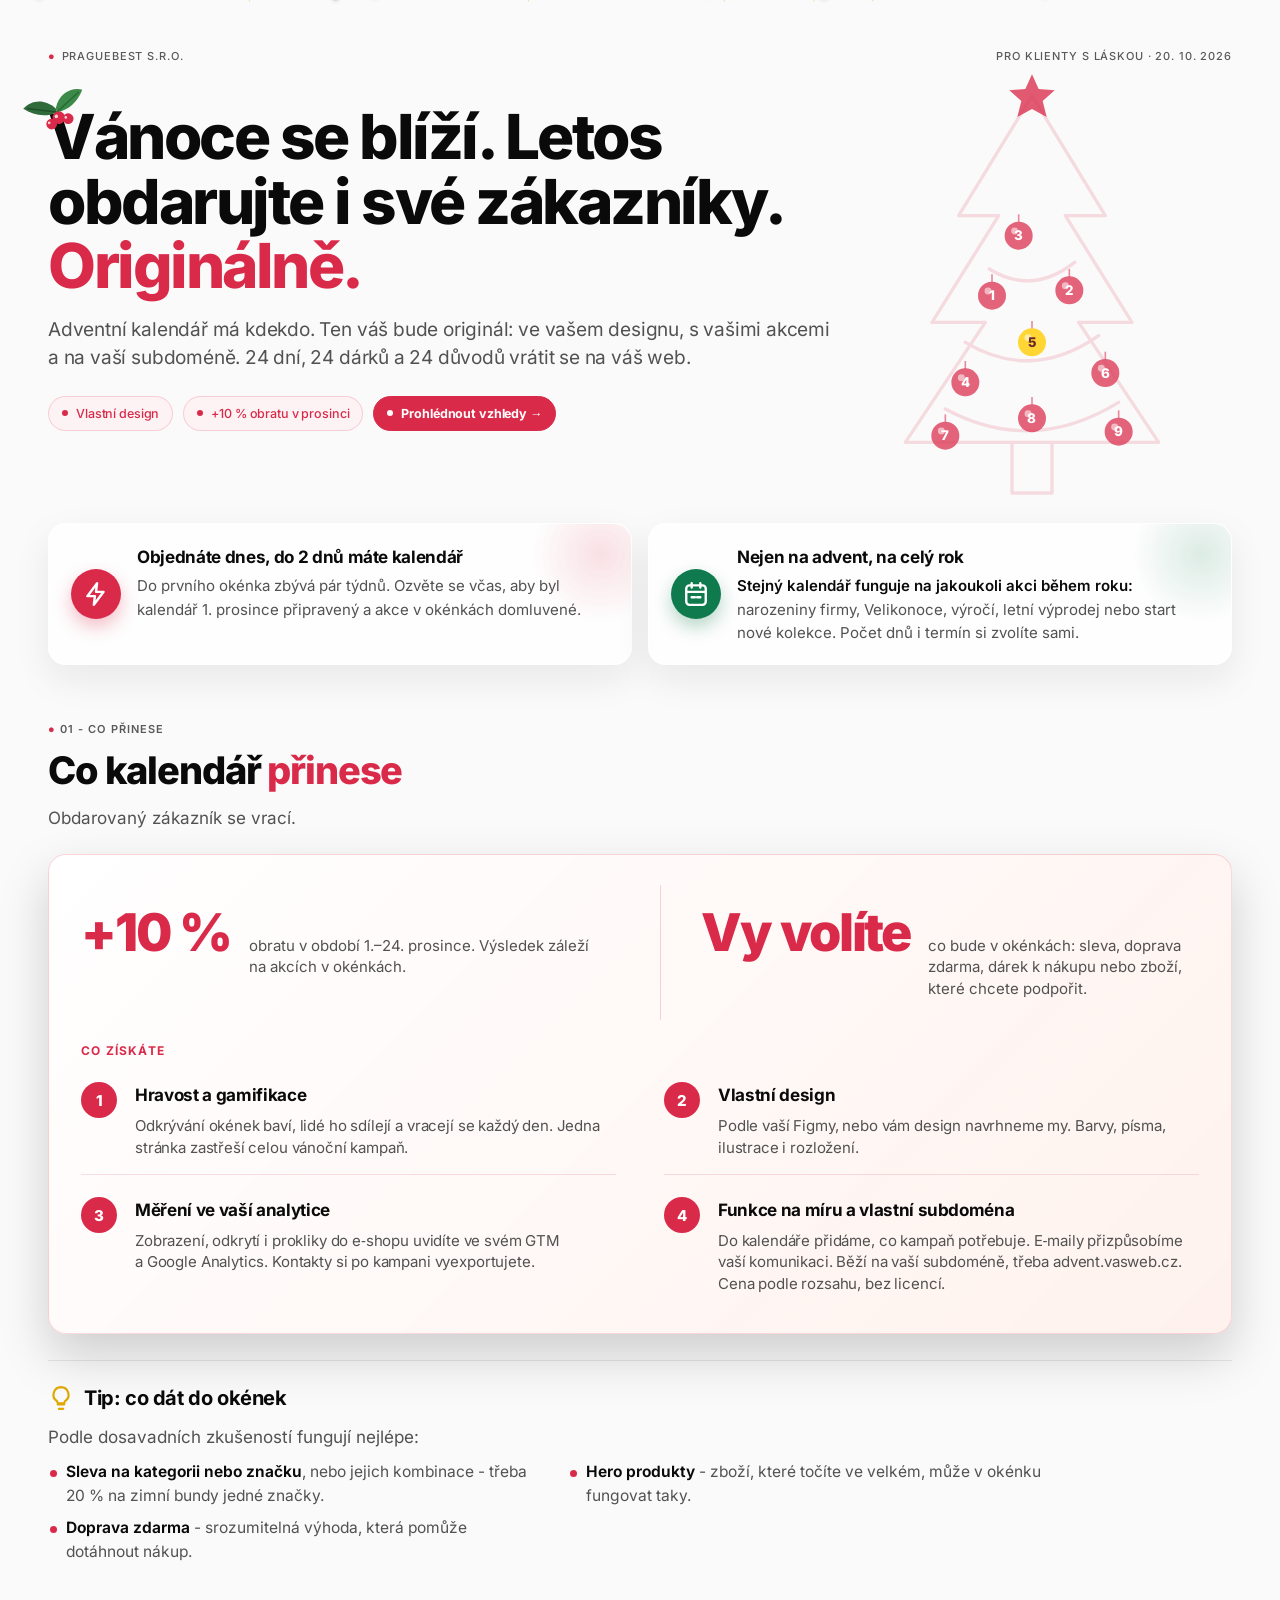
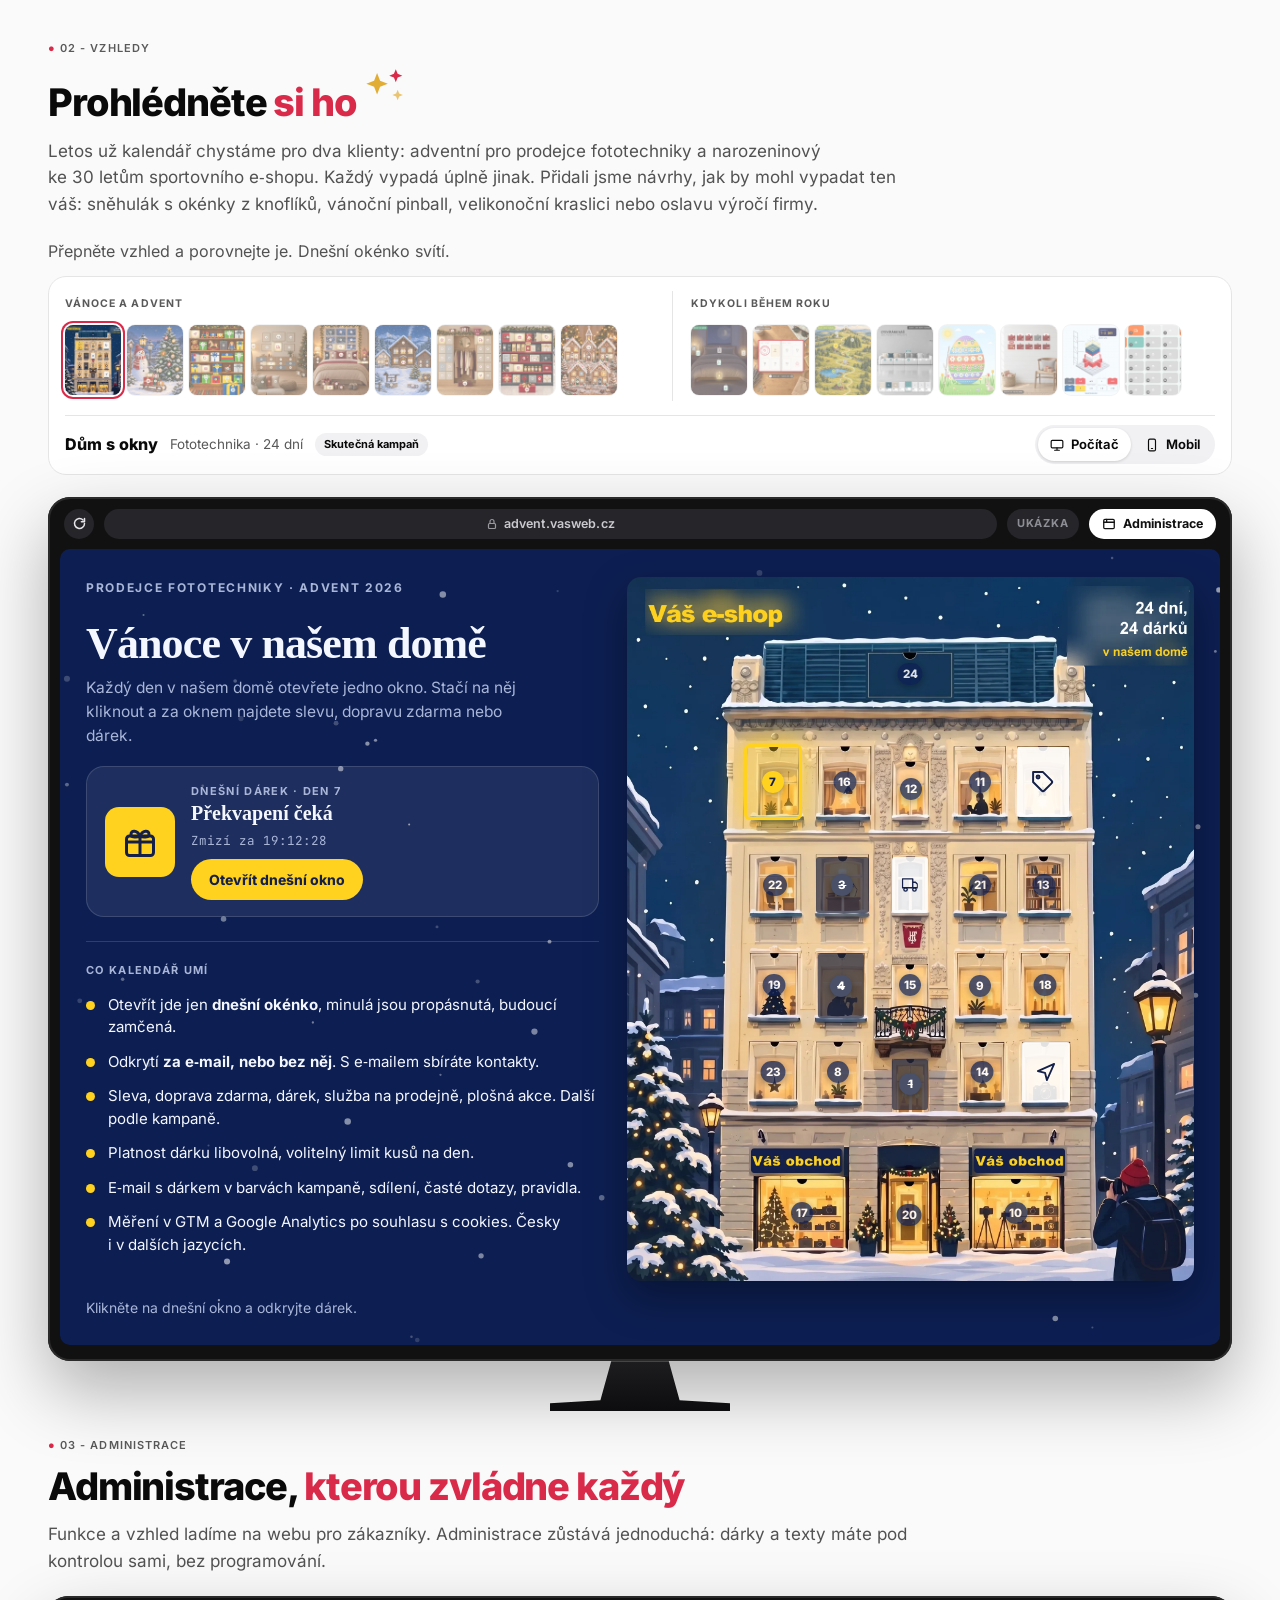
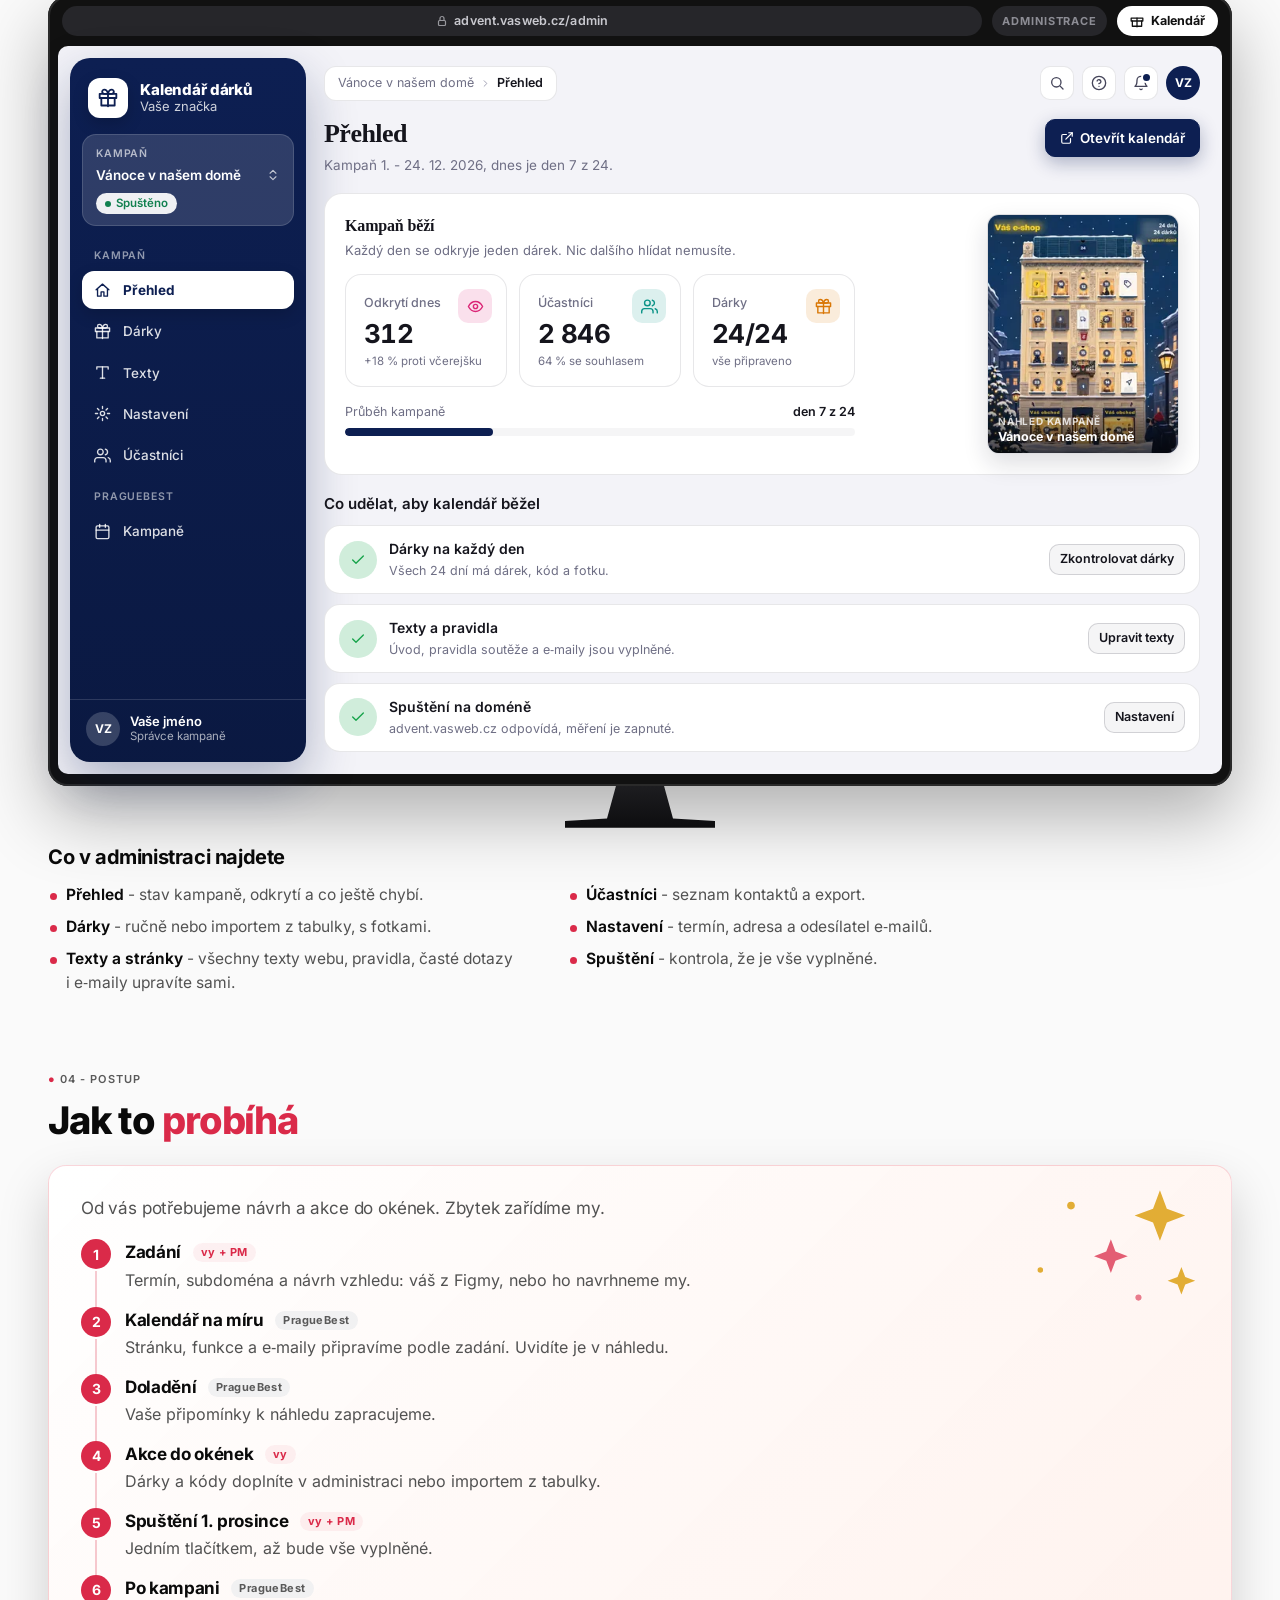
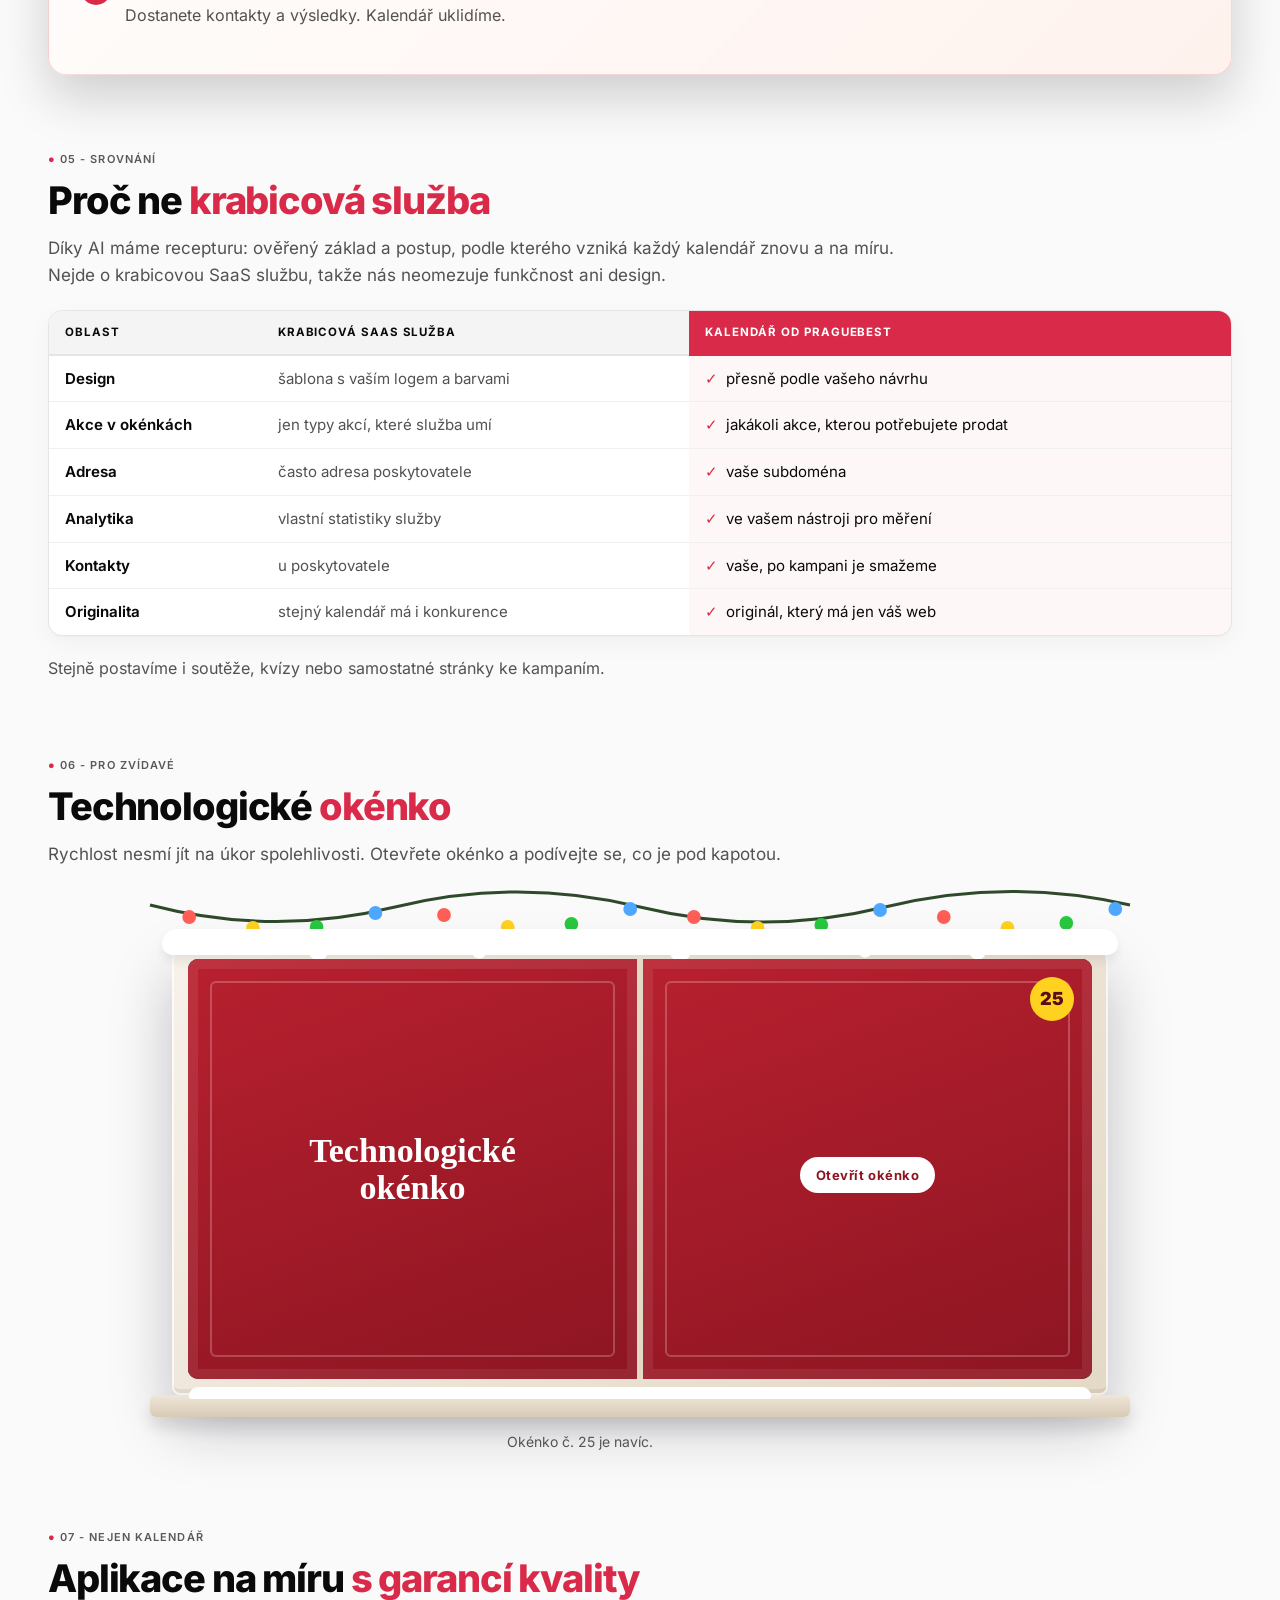
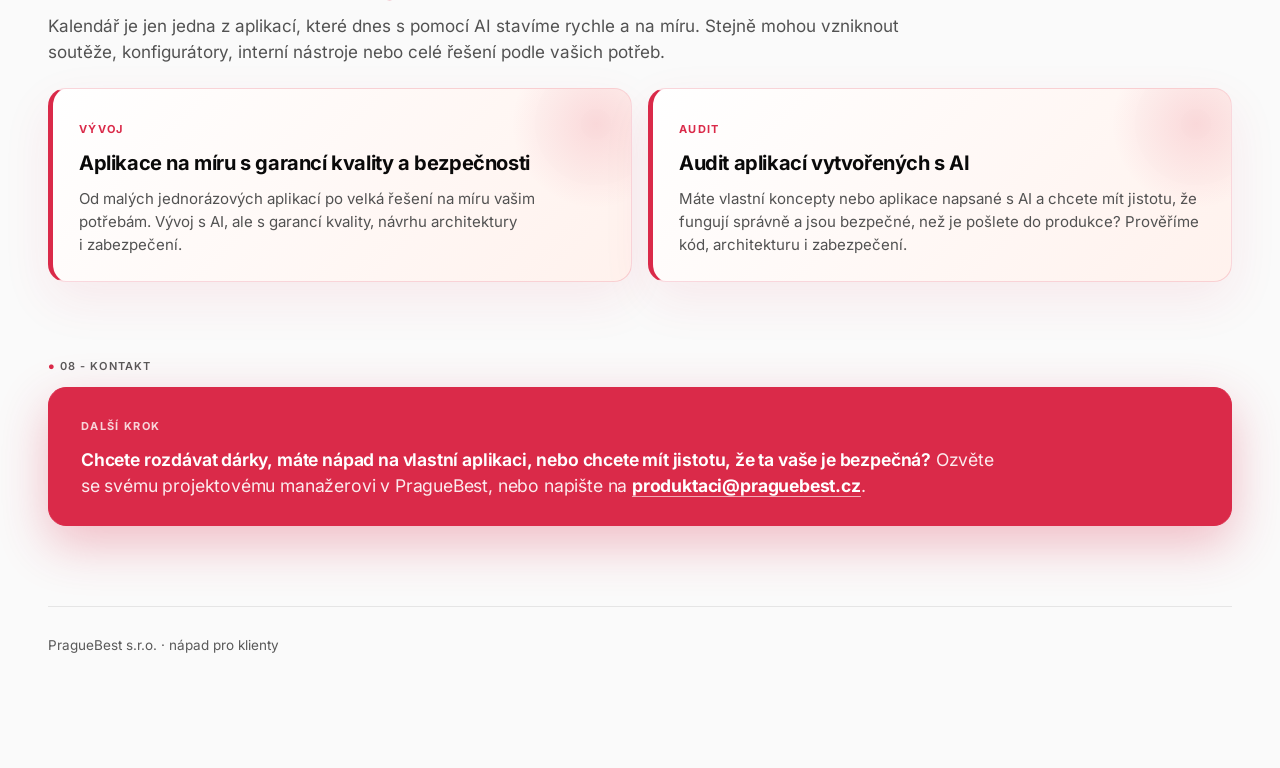
==== commit ab994f98: "Bring back the wardrobe and a duty-free shelf in the advent style 'Advent v šatníku' returns as a bo" ====
--- a/index.html
+++ b/index.html
@@ -9,14 +9,11 @@
 <link rel="apple-touch-icon" sizes="180x180" href="apple-touch-icon.png">
 <link rel="mask-icon" href="safari-pinned-tab.svg" color="#d92b48">
 <title>Letos obdarujte i své zákazníky | PragueBest</title>
-<meta name="robots" content="noindex">
 <meta name="description" content="Vánoce se blíží a všichni shánějí dárky. Co kdyby je zákazníci dostávali každý den od vás? Adventní kalendář na vašem webu, ve vašem designu. Plus 10 % obratu v prosinci.">
 <meta property="og:title" content="Letos obdarujte i své zákazníky | PragueBest">
 <meta property="og:description" content="Vánoce se blíží. Adventní kalendář na vašem webu: 24 dní, 24 dárků, plus 10 % obratu v prosinci.">
 <meta property="og:type" content="website">
 <link rel="preload" as="image" href="img/fotoskoda-dum.webp">
-<link rel="prefetch" as="image" href="img/kos.webp">
-<link rel="prefetch" as="image" href="img/skrin.webp">
 <link rel="preload" href="fonts/Inter-Variable-latin-ext.woff2" as="font" type="font/woff2" crossorigin>
 <link rel="preload" href="fonts/Inter-Variable-latin.woff2" as="font" type="font/woff2" crossorigin>
 <style>
@@ -245,11 +242,8 @@
   #demo-stage { display: flex; align-items: center; justify-content: center; width: 100%; max-width: 560px; margin: 0 auto; aspect-ratio: 4 / 5; }
   #demo-stage .scene { margin: 0; max-height: 100%; max-width: calc(100% * var(--sc-ar, 0.8) / 0.8); }
   .demo .scene.cake, .demo .scene.egg, .demo .scene.raketa, .demo .scene.spani, .demo .scene.pas-scene, .demo .scene.chalupa, .demo .scene.vzk-scene, .demo .scene.obl-scene { --sc-ar: 0.8; }
-  .demo .scene.wardrobe { --sc-ar: 0.8003; }
-  .demo .scene.basket { --sc-ar: 1.3333; }
-  .demo .scene:not(.adv):not(.cake):not(.egg):not(.wardrobe):not(.basket):not(.raketa):not(.spani):not(.pas-scene):not(.chalupa):not(.vzk-scene):not(.obl-scene) { --sc-ar: 0.8056; }
+  .demo .scene:not(.adv):not(.cake):not(.egg):not(.raketa):not(.spani):not(.pas-scene):not(.chalupa):not(.vzk-scene):not(.obl-scene) { --sc-ar: 0.8056; }
   #demo-stage .grid { width: 100%; align-self: start; }
-  .demo .scene.basket { width: 100%; }
   .demo .d-top { display: flex; align-items: center; gap: 10px; margin-bottom: 18px; font-size: 12px; letter-spacing: .14em; text-transform: uppercase; font-weight: 700; color: var(--d-ink-2); min-height: 28px; }
   .demo .d-top img { height: 34px; width: auto; }
   .demo .d-top .fs-logo { font-family: 'Inter', Arial, sans-serif; font-weight: 900; font-size: 24px; letter-spacing: -0.03em; text-transform: none; color: #ffd21f; }
@@ -321,7 +315,7 @@
   .demo .win, .demo .door, .demo .dil { cursor: pointer; }
   .demo .win:focus-visible, .demo .door:focus-visible, .demo .dil:focus-visible, .demo .d-btn:focus-visible { outline: 3px solid var(--d-today); outline-offset: 3px; }
   .demo .d-btn { cursor: pointer; }
-  .demo .door.just, .demo .scene:not(.basket):not(.wardrobe):not(.spani):not(.chalupa) .win.just { animation: dOdkryt .6s cubic-bezier(.3,1.3,.5,1) both; }
+  .demo .door.just, .demo .scene:not(.spani):not(.chalupa) .win.just { animation: dOdkryt .6s cubic-bezier(.3,1.3,.5,1) both; }
   @keyframes dOdkryt { 0% { transform: perspective(500px) rotateY(0) scale(1); } 40% { transform: perspective(500px) rotateY(-75deg) scale(1.08); } 100% { transform: perspective(500px) rotateY(0) scale(1); } }
   .demo .shake { animation: dShake .45s ease both; }
   @keyframes dShake { 20% { translate: -4px 0; } 40% { translate: 4px 0; } 60% { translate: -3px 0; } 80% { translate: 2px 0; } }
@@ -612,112 +606,14 @@
   .demo[data-theme="hracky"] .d-umi li::before { background: #52c018; }
   .demo[data-theme="hracky"] .scene.adv { border: 5px solid #fff; border-radius: 18px; box-shadow: 0 0 0 2px #d4edfc, 0 18px 40px rgba(0,73,150,.25); }
   .demo[data-theme="hracky"] .d-finale { background: rgba(0,73,150,.92); }
+  .demo[data-theme="moda"] { --d-bg: #f4ede4; --d-ink: #3b2a1a; --d-ink-2: #7a6248; --d-today: #8f1027; --d-today-ink: #fff; --d-btn: #8f1027; --d-btn-ink: #fff; --d-font: Georgia, 'Times New Roman', serif; --d-card: #fff; --d-card-line: #e6dacb; --adv-n-ink: #8f1027; }
+  .demo[data-theme="regal"] { --d-bg: #f6f4f4; --d-ink: #242527; --d-ink-2: #75727e; --d-today: #f1c86f; --d-today-ink: #242527; --d-btn: #e30613; --d-btn-ink: #fff; --d-font: 'Inter', 'Inter Fallback', Arial, sans-serif; --d-card: #fff; --d-card-line: #e4e1e1; --adv-n-ink: #e30613; }
   .demo[data-theme="obyvak"] { --d-bg: #efe8de; --d-ink: #2c2a26; --d-ink-2: #6f675c; --d-today: #c8693f; --d-today-ink: #fff; --d-btn: #2c2a26; --d-btn-ink: #fff; --d-font: Georgia, 'Times New Roman', serif; --d-card: #fff; --d-card-line: #e0d8cc; --adv-n-ink: #2c2a26; }
   .demo[data-theme="loznice"] { --d-bg: #f5eee6; --d-ink: #3b2c25; --d-ink-2: #7a6558; --d-today: #b8323a; --d-today-ink: #fff; --d-btn: #b8323a; --d-btn-ink: #fff; --d-font: Georgia, 'Times New Roman', serif; --d-card: #fff; --d-card-line: #e6dbd0; --adv-n-ink: #b8323a; }
   .demo[data-theme="vesnicka"] { --d-bg: #4a2516; --d-ink: #fff6ea; --d-ink-2: #e3c7a8; --d-today: #ffd27a; --d-today-ink: #4a2516; --d-btn: #c8382c; --d-btn-ink: #fff; --d-font: Georgia, 'Times New Roman', serif; --d-card: rgba(255,255,255,.08); --d-card-line: rgba(255,255,255,.16); --adv-n-ink: #7a3a1c; }
   .demo[data-theme="chata"] { --d-bg: #16233a; --d-ink: #f6f2ea; --d-ink-2: #b9c4d8; --d-today: #ffc95a; --d-today-ink: #16233a; --d-btn: #c8382c; --d-btn-ink: #fff; --d-font: Georgia, 'Times New Roman', serif; --d-card: rgba(255,255,255,.08); --d-card-line: rgba(255,255,255,.16); }
   .demo[data-theme="snehulak"] .d-title { font-weight: 900; letter-spacing: -0.03em; }
   /* koš a skříň: fotka + okénka podle souřadnic */
-  .demo .scene.basket { aspect-ratio: 1400 / 1050; max-width: 560px; background: #6b3a1c url('img/kos.webp') center / cover no-repeat; box-shadow: 0 16px 40px rgba(90,45,31,.3); border: 0; }
-  .demo .scene.wardrobe { aspect-ratio: 1122 / 1402; max-width: 480px; background: #f1ebe2 url('img/skrin.webp') center / cover no-repeat; box-shadow: 0 16px 40px rgba(0,0,0,.35); border: 0; }
-  .demo .scene.basket .win { border-radius: 50%; background: radial-gradient(circle, #fffaf0 0 58%, #f3e3c4 59% 100%); box-shadow: 0 0 0 2px #b4452c, 0 0 0 4px #fffaf0, 0 4px 10px rgba(40,15,5,.45); }
-  .demo .scene.basket .win .b { background: transparent; box-shadow: none; color: #8f2f1c; font-family: 'Inter', 'Inter Fallback', Arial, sans-serif; font-size: 12.5px; font-weight: 800; min-width: 0; padding: 0; }
-  .demo .scene.basket .win:hover { box-shadow: 0 0 0 2px #3b2a1a, 0 0 0 4px #fffaf0, 0 4px 10px rgba(40,15,5,.45); }
-  .demo .scene.basket .win.missed { background: #d9c8ab; box-shadow: 0 0 0 2px #a8957a, 0 0 0 4px #efe4d0, 0 3px 8px rgba(40,15,5,.35); }
-  .demo .scene.basket .win.missed .b { color: #7d6a52; text-decoration: line-through; }
-  .demo .scene.basket .win.open { background: radial-gradient(circle at 35% 30%, #d0583c, #8f2f1c); animation: kos-flip .9s cubic-bezier(.3,1.4,.5,1) both; }
-  .demo .scene.basket .win.open .b { display: none; }
-  .demo .scene.basket .win.open svg { position: absolute; left: 50%; top: 50%; width: 52%; height: 52%; transform: translate(-50%,-50%); color: #fff; }
-  .demo .scene.basket .win.today { background: radial-gradient(circle at 35% 30%, #e0603f, #a83a22); box-shadow: 0 0 0 2px #fffaf0, 0 0 0 4px #b4452c, 0 0 24px 8px rgba(255,200,90,.85); animation: kos-hop 1.6s ease-in-out infinite; z-index: 2; }
-  .demo .scene.basket .win.today .b { color: #fff; font-size: 15px; }
-  @keyframes kos-hop { 0%, 55%, 100% { transform: translateY(0) scale(1); box-shadow: 0 0 0 2px #fffaf0, 0 0 0 4px #b4452c, 0 0 24px 8px rgba(255,200,90,.85); } 20% { transform: translateY(-22%) scale(1.08); box-shadow: 0 0 0 2px #fffaf0, 0 0 0 4px #b4452c, 0 0 34px 12px rgba(255,214,120,1); } 38% { transform: translateY(0) scale(1.06, .94); } 46% { transform: translateY(-6%) scale(1); } }
-  @keyframes kos-flip { 0% { transform: perspective(300px) rotateY(180deg) scale(.6); } 100% { transform: perspective(300px) rotateY(0) scale(1); } }
-  .demo .scene.wardrobe .win { border-radius: 4px; background-image: url('img/skrin.webp'); background-repeat: no-repeat; box-shadow: none; transition: transform .25s ease, box-shadow .25s ease; }
-  .demo .scene.wardrobe .win .b { display: none; min-width: 30px; height: 26px; line-height: 26px; padding: 0 4px; border-radius: 7px; background: #f6efe2; color: #4a3322; font-family: 'Inter', 'Inter Fallback', Arial, sans-serif; font-size: 13.5px; font-weight: 800; box-shadow: 0 0 0 1.5px #c9a66b, 0 2px 5px rgba(0,0,0,.35); }
-  .demo .scene.wardrobe .win:hover { transform: translateY(2%) scale(1.03); box-shadow: 0 8px 14px rgba(40,22,10,.45); z-index: 2; }
-  .demo .scene.wardrobe .win.missed { box-shadow: inset 0 0 0 999px rgba(70,50,35,.42); }
-  .demo .scene.wardrobe .win.missed .b { background: #cfc3b2; color: #7a6a58; text-decoration: line-through; box-shadow: 0 0 0 1.5px #a8987f; }
-  .demo .scene.wardrobe .win.open { transform: translateY(3%) scale(1.04); box-shadow: 0 7px 12px rgba(40,22,10,.5); z-index: 1; animation: sk-open .8s ease-out both; }
-  .demo .scene.wardrobe .win.open .b { display: none; }
-  .demo .scene.wardrobe .win.open svg { position: absolute; width: 30px; height: 30px; padding: 6px; box-sizing: border-box; border-radius: 50%; transform: translate(-50%,-50%); background: #b3122e; color: #fff; box-shadow: 0 0 0 1.5px #f6efe2, 0 2px 5px rgba(0,0,0,.4); }
-  .demo .scene.wardrobe .win.today { transform: translateY(3%) scale(1.06); z-index: 3; animation: sk-vysun 2.4s ease-in-out infinite; }
-  .demo .scene.wardrobe .win.today { box-shadow: 0 0 0 3px #ffd66b, 0 0 22px 6px rgba(255,214,107,.85), 0 10px 16px rgba(40,22,10,.5); }
-  @keyframes sk-vysun { 0%, 100% { transform: translateY(2%) scale(1.04); box-shadow: 0 6px 10px rgba(40,22,10,.45), 0 0 0 2px rgba(255,214,120,.9); } 50% { transform: translateY(6%) scale(1.09); box-shadow: 0 16px 22px rgba(40,22,10,.55), 0 0 0 3px rgba(255,214,120,1), 0 0 22px 6px rgba(255,214,120,.6); } }
-  @keyframes sk-open { 0% { transform: none; box-shadow: none; } 55% { transform: translateY(6%) scale(1.08); box-shadow: 0 14px 18px rgba(40,22,10,.5); } 100% { transform: translateY(3%) scale(1.04); box-shadow: 0 7px 12px rgba(40,22,10,.5); } }
-  .demo .scene.wardrobe::after { content: ""; position: absolute; left: 76.11%; top: 57.28%; width: 4.63%; height: 3.71%; border-radius: 50%; background: radial-gradient(circle at 35% 30%, #f3d58a, #b8893a 60%, #8a6224); box-shadow: 0 0 0 2px #6e4a1c, 0 2px 4px rgba(0,0,0,.45); pointer-events: none; }
-  .demo .scene.wardrobe .win:nth-child(1) { background-size: 578.35% 1251.79%; background-position: 18.64% 15.97%; }
-  .demo .scene.wardrobe .win:nth-child(1) .b, .demo .scene.wardrobe .win:nth-child(1) svg { left: 48.97%; top: 45.54%; }
-  .demo .scene.wardrobe .win:nth-child(2) { background-size: 733.33% 1240.71%; background-position: 61.92% 16.06%; }
-  .demo .scene.wardrobe .win:nth-child(2) .b, .demo .scene.wardrobe .win:nth-child(2) svg { left: 49.02%; top: 46.9%; }
-  .demo .scene.wardrobe .win:nth-child(3) { background-size: 637.5% 1374.51%; background-position: 40.27% 25.69%; }
-  .demo .scene.wardrobe .win:nth-child(3) .b, .demo .scene.wardrobe .win:nth-child(3) svg { left: 33.52%; top: 47.06%; }
-  .demo .scene.wardrobe .win:nth-child(4) { background-size: 600% 1374.51%; background-position: 60.86% 25.69%; }
-  .demo .scene.wardrobe .win:nth-child(4) .b, .demo .scene.wardrobe .win:nth-child(4) svg { left: 52.41%; top: 47.06%; }
-  .demo .scene.wardrobe .win:nth-child(5) { background-size: 550% 1523.91%; background-position: 17.21% 38.4%; }
-  .demo .scene.wardrobe .win:nth-child(5) .b, .demo .scene.wardrobe .win:nth-child(5) svg { left: 45.1%; top: 47.83%; }
-  .demo .scene.wardrobe .win:nth-child(6) { background-size: 723.87% 1523.91%; background-position: 66.7% 34.66%; }
-  .demo .scene.wardrobe .win:nth-child(6) .b, .demo .scene.wardrobe .win:nth-child(6) svg { left: 47.1%; top: 47.83%; }
-  .demo .scene.wardrobe .win:nth-child(7) { background-size: 723.87% 1557.78%; background-position: 66.7% 42.53%; }
-  .demo .scene.wardrobe .win:nth-child(7) .b, .demo .scene.wardrobe .win:nth-child(7) svg { left: 43.87%; top: 48.89%; }
-  .demo .scene.wardrobe .win:nth-child(8) { background-size: 575.38% 1219.13%; background-position: 18.55% 47.47%; }
-  .demo .scene.wardrobe .win:nth-child(8) .b, .demo .scene.wardrobe .win:nth-child(8) svg { left: 49.23%; top: 46.09%; }
-  .demo .scene.wardrobe .win:nth-child(9) { background-size: 723.87% 1523.91%; background-position: 66.7% 50.38%; }
-  .demo .scene.wardrobe .win:nth-child(9) .b, .demo .scene.wardrobe .win:nth-child(9) svg { left: 47.1%; top: 48.91%; }
-  .demo .scene.wardrobe .win:nth-child(10) { background-size: 768.49% 1523.91%; background-position: 83.2% 50.38%; }
-  .demo .scene.wardrobe .win:nth-child(10) .b, .demo .scene.wardrobe .win:nth-child(10) svg { left: 48.63%; top: 48.91%; }
-  .demo .scene.wardrobe .win:nth-child(11) { background-size: 575.38% 1240.71%; background-position: 18.55% 57.33%; }
-  .demo .scene.wardrobe .win:nth-child(11) .b, .demo .scene.wardrobe .win:nth-child(11) svg { left: 48.21%; top: 48.67%; }
-  .demo .scene.wardrobe .win:nth-child(12) { background-size: 758.11% 1491.49%; background-position: 66.22% 58.56%; }
-  .demo .scene.wardrobe .win:nth-child(12) .b, .demo .scene.wardrobe .win:nth-child(12) svg { left: 50%; top: 50%; }
-  .demo .scene.wardrobe .win:nth-child(13) { background-size: 539.42% 1593.18%; background-position: 17.72% 66.74%; }
-  .demo .scene.wardrobe .win:nth-child(13) .b, .demo .scene.wardrobe .win:nth-child(13) svg { left: 49.52%; top: 46.59%; }
-  .demo .scene.wardrobe .win:nth-child(14) { background-size: 587.43% 1557.78%; background-position: 41.14% 66.69%; }
-  .demo .scene.wardrobe .win:nth-child(14) .b, .demo .scene.wardrobe .win:nth-child(14) svg { left: 49.21%; top: 47.78%; }
-  .demo .scene.wardrobe .win:nth-child(15) { background-size: 596.81% 1611.49%; background-position: 82.66% 66.92%; }
-  .demo .scene.wardrobe .win:nth-child(15) .b, .demo .scene.wardrobe .win:nth-child(15) svg { left: 48.4%; top: 48.28%; }
-  .demo .scene.wardrobe .win:nth-child(16) { background-size: 863.08% 1460.42%; background-position: 38.61% 74.96%; }
-  .demo .scene.wardrobe .win:nth-child(16) .b, .demo .scene.wardrobe .win:nth-child(16) svg { left: 49.23%; top: 48.96%; }
-  .demo .scene.wardrobe .win:nth-child(17) { background-size: 876.56% 1475.79%; background-position: 53.02% 74.98%; }
-  .demo .scene.wardrobe .win:nth-child(17) .b, .demo .scene.wardrobe .win:nth-child(17) svg { left: 50%; top: 48.42%; }
-  .demo .scene.wardrobe .win:nth-child(18) { background-size: 935% 1475.79%; background-position: 66.67% 74.98%; }
-  .demo .scene.wardrobe .win:nth-child(18) .b, .demo .scene.wardrobe .win:nth-child(18) svg { left: 48.33%; top: 48.42%; }
-  .demo .scene.wardrobe .win:nth-child(19) { background-size: 609.78% 1208.62%; background-position: 15.78% 86.78%; }
-  .demo .scene.wardrobe .win:nth-child(19) .b, .demo .scene.wardrobe .win:nth-child(19) svg { left: 48.37%; top: 51.72%; }
-  .demo .scene.wardrobe .win:nth-child(20) { background-size: 935% 1038.52%; background-position: 34.63% 86.03%; }
-  .demo .scene.wardrobe .win:nth-child(20) .b, .demo .scene.wardrobe .win:nth-child(20) svg { left: 50.83%; top: 45.19%; }
-  .demo .scene.wardrobe .win:nth-child(21) { background-size: 768.49% 1445.36%; background-position: 49.08% 86.44%; }
-  .demo .scene.wardrobe .win:nth-child(21) .b, .demo .scene.wardrobe .win:nth-child(21) svg { left: 45.21%; top: 49.48%; }
-  .demo .scene.wardrobe .win:nth-child(22) { background-size: 1181.05% 1038.52%; background-position: 62.03% 86.03%; }
-  .demo .scene.wardrobe .win:nth-child(22) .b, .demo .scene.wardrobe .win:nth-child(22) svg { left: 50.53%; top: 39.26%; }
-  .demo .scene.wardrobe .win:nth-child(23) { background-size: 1206.45% 1054.14%; background-position: 72.11% 86.05%; }
-  .demo .scene.wardrobe .win:nth-child(23) .b, .demo .scene.wardrobe .win:nth-child(23) svg { left: 50.54%; top: 44.36%; }
-  .demo .scene.wardrobe .win:nth-child(24) { background-size: 795.74% 1198.29%; background-position: 86.54% 86.77%; }
-  .demo .scene.wardrobe .win:nth-child(24) .b, .demo .scene.wardrobe .win:nth-child(24) svg { left: 36.17%; top: 52.14%; }
-  .demo .scene.basket .win.open:nth-child(1), .demo .scene.wardrobe .win.open:nth-child(1) { animation-delay: 0.06s; }
-  .demo .scene.basket .win.open:nth-child(2), .demo .scene.wardrobe .win.open:nth-child(2) { animation-delay: 0.12s; }
-  .demo .scene.basket .win.open:nth-child(3), .demo .scene.wardrobe .win.open:nth-child(3) { animation-delay: 0.18s; }
-  .demo .scene.basket .win.open:nth-child(4), .demo .scene.wardrobe .win.open:nth-child(4) { animation-delay: 0.24s; }
-  .demo .scene.basket .win.open:nth-child(5), .demo .scene.wardrobe .win.open:nth-child(5) { animation-delay: 0.30s; }
-  .demo .scene.basket .win.open:nth-child(6), .demo .scene.wardrobe .win.open:nth-child(6) { animation-delay: 0.36s; }
-  .demo .scene.basket .win.open:nth-child(7), .demo .scene.wardrobe .win.open:nth-child(7) { animation-delay: 0.42s; }
-  .demo .scene.basket .win.open:nth-child(8), .demo .scene.wardrobe .win.open:nth-child(8) { animation-delay: 0.48s; }
-  .demo .scene.basket .win.open:nth-child(9), .demo .scene.wardrobe .win.open:nth-child(9) { animation-delay: 0.54s; }
-  .demo .scene.basket .win.open:nth-child(10), .demo .scene.wardrobe .win.open:nth-child(10) { animation-delay: 0.60s; }
-  .demo .scene.basket .win.open:nth-child(11), .demo .scene.wardrobe .win.open:nth-child(11) { animation-delay: 0.66s; }
-  .demo .scene.basket .win.open:nth-child(12), .demo .scene.wardrobe .win.open:nth-child(12) { animation-delay: 0.72s; }
-  .demo .scene.basket .win.open:nth-child(13), .demo .scene.wardrobe .win.open:nth-child(13) { animation-delay: 0.78s; }
-  .demo .scene.basket .win.open:nth-child(14), .demo .scene.wardrobe .win.open:nth-child(14) { animation-delay: 0.84s; }
-  .demo .scene.basket .win.open:nth-child(15), .demo .scene.wardrobe .win.open:nth-child(15) { animation-delay: 0.90s; }
-  .demo .scene.basket .win.open:nth-child(16), .demo .scene.wardrobe .win.open:nth-child(16) { animation-delay: 0.96s; }
-  .demo .scene.basket .win.open:nth-child(17), .demo .scene.wardrobe .win.open:nth-child(17) { animation-delay: 1.02s; }
-  .demo .scene.basket .win.open:nth-child(18), .demo .scene.wardrobe .win.open:nth-child(18) { animation-delay: 1.08s; }
-  .demo .scene.basket .win.open:nth-child(19), .demo .scene.wardrobe .win.open:nth-child(19) { animation-delay: 1.14s; }
-  .demo .scene.basket .win.open:nth-child(20), .demo .scene.wardrobe .win.open:nth-child(20) { animation-delay: 1.20s; }
-  .demo .scene.basket .win.open:nth-child(21), .demo .scene.wardrobe .win.open:nth-child(21) { animation-delay: 1.26s; }
-  .demo .scene.basket .win.open:nth-child(22), .demo .scene.wardrobe .win.open:nth-child(22) { animation-delay: 1.32s; }
-  .demo .scene.basket .win.open:nth-child(23), .demo .scene.wardrobe .win.open:nth-child(23) { animation-delay: 1.38s; }
-  .demo .scene.basket .win.open:nth-child(24), .demo .scene.wardrobe .win.open:nth-child(24) { animation-delay: 1.44s; }
-  @media (prefers-reduced-motion: reduce) { .demo .scene.basket .win.today, .demo .scene.basket .win.open, .demo .scene.wardrobe .win.today, .demo .scene.wardrobe .win.open { animation: none; } }
   .demo .scene.cake { aspect-ratio: 4 / 5; max-width: 480px; background: #f6f8ff; box-shadow: 0 16px 40px rgba(47,107,255,.14); border: 1px solid #dbe6ff; }
   .demo .scene.cake .art { position: absolute; inset: 0; width: 100%; height: 100%; }
   .demo .scene.cake .win { border-radius: 50%; background: #ffffff; box-shadow: 0 0 0 2.5px #2f6bff, 0 3px 8px rgba(15,27,61,.15); }
@@ -799,17 +695,7 @@
   @media (prefers-reduced-motion: reduce) { .demo .adv-jiskra { display: none; } .demo .scene.adv.finale .adv-d .adv-f, .demo .scene.adv.finale .adv-d .adv-in svg, .demo .scene.adv.finale .adv-d.velke .adv-in, .demo .scene.adv.finale::before, .demo .adv-fin { animation: none; } .demo .adv-d.today::after { display: none; } .demo .adv-tag, .demo .adv-d.today .adv-fr, .demo .adv-d.just .adv-f, .demo .adv-d.just .adv-in svg, .demo .scene.adv.snih::after, .demo .scene.adv.snih-okno::after, .demo .scene.adv.finale .adv-star { animation: none; } .demo .adv-f { transition: none; } }
   /* téma: Hračkářství (vymyšlené) */
   /* téma: Móda (vymyšlené) */
-  .demo[data-theme="moda"] { --d-bg: #e9dccb; --d-ink: #3b2a1a; --d-ink-2: #7a6248; --d-door: #1f1f1f; --d-door-ink: #f5efe6; --d-door-line: #3a342c; --d-today: #b3122e; --d-today-ink: #fff; --d-open: #f5efe6; --d-open-ink: #141414; --d-locked: #1f1f1f; --d-missed: #0f0f0f; --d-btn: #b3122e; --d-btn-ink: #fff; --d-radius: 0px; --d-font: Georgia, 'Times New Roman', serif; --d-card: #f6efe2; --d-card-line: #d9c8b0; }
-  .demo[data-theme="moda"] .d-title { font-weight: 400; text-transform: uppercase; letter-spacing: .08em; font-size: clamp(24px, 3vw, 36px); }
-  .demo[data-theme="moda"] .door .n { font-weight: 400; }
-  .demo[data-theme="moda"] .door.today { animation: none; box-shadow: 0 0 0 1px #c9a66b, 0 0 0 5px #141414, 0 0 0 6px #c9a66b; }
-  .demo[data-theme="moda"] .door.missed { color: #5a5248; }
   /* téma: Delikatesy (vymyšlené) */
-  .demo[data-theme="jidlo"] { --d-bg: #7a1a22; --d-ink: #fff6ec; --d-ink-2: #e9cdbd; --d-door: #fffaf0; --d-door-ink: #3b2a1a; --d-door-line: #c8a97e; --d-today: #f0c36b; --d-today-ink: #3b2a1a; --d-open: #3b2a1a; --d-open-ink: #fffaf0; --d-locked: #fffaf0; --d-missed: #e4d6c0; --d-btn: #f0c36b; --d-btn-ink: #3b2a1a; --d-radius: 10px; --d-font: Georgia, 'Times New Roman', serif; --d-card: rgba(255,255,255,.08); --d-card-line: rgba(255,255,255,.18); }
-  .demo[data-theme="jidlo"] .door { border-style: dashed; border-width: 1.5px; }
-  .demo[data-theme="jidlo"] .door.today, .demo[data-theme="jidlo"] .door.open { border-style: solid; }
-  .demo[data-theme="jidlo"] .door.today { animation: none; box-shadow: 0 0 0 4px rgba(180,69,44,.2); }
-  .demo[data-theme="jidlo"] .door.missed { color: #9c8a70; }
   /* téma: Velikonoce - kraslice (vymyšlené, nevánoční) */
   .demo[data-theme="velikonoce"] { --d-bg: #f3f8e8; --d-ink: #22341d; --d-ink-2: #56684e; --d-door: #ffffff; --d-door-ink: #2f7d2a; --d-door-line: #d6e8c2; --d-today: #f2705f; --d-today-ink: #fff; --d-open: #7cc35a; --d-open-ink: #1f3a17; --d-locked: #ffffff; --d-missed: #e7eedd; --d-btn: #2e8b3a; --d-btn-ink: #fff; --d-radius: 16px; --d-font: 'Inter', 'Inter Fallback', Arial, sans-serif; --d-card: #ffffff; --d-card-line: #d6e8c2; border: 1px solid var(--line); }
   .demo[data-theme="velikonoce"] .d-title { font-weight: 900; letter-spacing: -0.04em; color: #2e7d32; }
@@ -1434,6 +1320,8 @@
           <button type="button" class="vz-th" data-theme="obyvak" aria-pressed="false" aria-label="Vánoční obývák" title="Vánoční obývák" data-kat="Vánoce a advent" data-meta="Nábytek a bytové doplňky · 24 dní" data-stitek="" data-review-id="demo-vzhled-obyvak"><img src="img/nahledy/obyvak.webp" alt="" width="60" height="75" decoding="async"></button>
           <button type="button" class="vz-th" data-theme="loznice" aria-pressed="false" aria-label="24 nocí do Vánoc" title="24 nocí do Vánoc" data-kat="Vánoce a advent" data-meta="Ložní prádlo a textil · 24 dní" data-stitek="" data-review-id="demo-vzhled-loznice"><img src="img/nahledy/loznice.webp" alt="" width="60" height="75" decoding="async"></button>
           <button type="button" class="vz-th" data-theme="chata" aria-pressed="false" aria-label="Zasněžená chalupa" title="Zasněžená chalupa" data-kat="Vánoce a advent" data-meta="Chaty a chalupy · 24 dní" data-stitek="" data-review-id="demo-vzhled-chata"><img src="img/nahledy/chata.webp" alt="" width="60" height="75" decoding="async"></button>
+          <button type="button" class="vz-th" data-theme="moda" aria-pressed="false" aria-label="Advent v šatníku" title="Advent v šatníku" data-kat="Vánoce a advent" data-meta="Móda · 24 dní" data-stitek="" data-review-id="demo-vzhled-moda"><img src="img/nahledy/moda.webp" alt="" width="60" height="75" decoding="async"></button>
+          <button type="button" class="vz-th" data-theme="regal" aria-pressed="false" aria-label="Vánoční regál" title="Vánoční regál" data-kat="Vánoce a advent" data-meta="Duty free na hranici · 24 dní" data-stitek="" data-review-id="demo-vzhled-regal"><img src="img/nahledy/regal.webp" alt="" width="60" height="75" decoding="async"></button>
           <button type="button" class="vz-th" data-theme="vesnicka" aria-pressed="false" aria-label="Perníková vesnička" title="Perníková vesnička" data-kat="Vánoce a advent" data-meta="Cukrárny a delikatesy · 24 dní" data-stitek="" data-review-id="demo-vzhled-vesnicka"><img src="img/nahledy/vesnicka.webp" alt="" width="60" height="75" decoding="async"></button>
         </div></div>
         <span class="vz-sep" aria-hidden="true"></span>
@@ -1746,6 +1634,8 @@
   // skutečné dárky z kampaní, u vymyšlených vzhledů podle našich doporučení (kategorie, značka, doprava, hero produkt)
   function stedry(l, typ, t) { l[23] = { typ: typ, t: sc(t), kod: typ === 'akce' ? null : l[23].kod }; return l; }
   var DARKY = {
+    moda: stedry(seznam([['sleva', 'Sleva 20 % na kabáty'], ['doprava', 'Doprava zdarma'], ['sleva', 'Sleva 15 % na pleteniny'], ['darek', 'Šála k nákupu nad 2 000 Kč'], ['akce', 'Druhý kus za polovic'], ['prodejna', 'Úprava délky zdarma'], ['sleva', 'Sleva 25 % na doplňky'], ['darek', 'Dárkové balení zdarma']], 24, 'MO'), 'akce', 'Soutěž o kabát z nové kolekce'),
+    regal: stedry(seznam([['sleva', 'Sleva 15 % na pralinky'], ['darek', 'Čokoláda k nákupu nad 500 Kč'], ['sleva', 'Káva 2 + 1'], ['akce', 'Parfémy v akci'], ['sleva', 'Sleva 20 % na dárkové sady kosmetiky'], ['prodejna', 'Ochutnávka na prodejně'], ['sleva', 'Sleva 10 % na celý nákup'], ['darek', 'Taška na nákup zdarma']], 24, 'RG'), 'darek', 'Velký vánoční koš k nákupu'),
     obyvak: stedry(seznam([['sleva', 'Sleva 15 % na bytový textil'], ['doprava', 'Doprava zdarma nad 3 000 Kč'], ['darek', 'Vonná svíčka k nákupu'], ['sleva', 'Sleva 10 % na komody'], ['prodejna', 'Návrh interiéru zdarma'], ['akce', 'Vánoční vázy v akci'], ['sleva', 'Sleva 20 % na lampy'], ['darek', 'Pléd k sedačce']], 24, 'OB'), 'akce', 'Soutěž o křeslo z nové kolekce'),
     loznice: stedry(seznam([['sleva', 'Sleva 20 % na povlečení'], ['doprava', 'Doprava zdarma'], ['darek', 'Levandulový sprej k nákupu'], ['sleva', '2 + 1 na polštáře'], ['akce', 'Flanelové povlečení v akci'], ['sleva', 'Sleva 25 % na peřiny'], ['darek', 'Ponožky na spaní k nákupu'], ['prodejna', 'Vyšití monogramu zdarma']], 24, 'LO'), 'akce', 'Soutěž o kompletní výbavu postele'),
     vesnicka: stedry(seznam([['sleva', 'Sleva 20 % na perníčky'], ['darek', 'Čokoláda k nákupu nad 500 Kč'], ['doprava', 'Doprava zdarma'], ['sleva', 'Sleva 15 % na čaje a kávu'], ['akce', 'Cukroví na váhu v akci'], ['prodejna', 'Zdobení perníčků v prodejně'], ['sleva', 'Sleva 10 % na dárkové koše'], ['darek', 'Hrnek k nákupu nad 800 Kč']], 24, 'PE'), 'darek', 'Velký vánoční koš k nákupu'),
@@ -1755,8 +1645,6 @@
     zlate: seznam([['sleva', 'Sleva 20 % na dárky pro děti'], ['doprava', 'Doprava zdarma'], ['sleva', 'Sleva 15 % na značku měsíce'], ['darek', 'Dárek k nákupu nad 1 500 Kč'], ['prodejna', 'Balení dárků zdarma na prodejně'], ['akce', 'Zimní kolekce v akci'], ['sleva', 'Hero produkt za vánoční cenu'], ['sleva', 'Sleva 25 % na kategorii a značku']], 24, 'XM'),
     snehulak: seznam([['darek', 'Sněhulákův dárek k nákupu'], ['sleva', 'Sleva 20 % na zimní kolekci'], ['doprava', 'Doprava zdarma'], ['sleva', 'Sleva 15 % na značku měsíce'], ['akce', 'Sobí výprodej: druhý kus za polovic'], ['prodejna', 'Horká čokoláda zdarma na prodejně'], ['sleva', 'Hero produkt za vánoční cenu'], ['sleva', 'Sleva 25 % na kategorii a značku']], 24, 'SN'),
     hracky: stedry(seznam([['darek', 'Plyšák k nákupu nad 800 Kč'], ['sleva', 'Sleva 20 % na stavebnice'], ['doprava', 'Doprava zdarma'], ['sleva', 'Sleva 15 % na deskové hry'], ['akce', 'Druhá hračka za polovic'], ['prodejna', 'Balení dárků zdarma na prodejně'], ['sleva', 'Hit sezóny za vánoční cenu'], ['sleva', 'Sleva 25 % na panenky a autíčka']], 24, 'HR'), 'akce', 'Velká krabice: soutěž o hračky za 5 000 Kč'),
-    moda: seznam([['sleva', 'Sleva 20 % na kabáty'], ['doprava', 'Doprava zdarma'], ['sleva', 'Sleva 15 % na značku měsíce'], ['darek', 'Šála k nákupu nad 2 000 Kč'], ['akce', 'Druhý kus za polovic'], ['prodejna', 'Styling zdarma na prodejně'], ['sleva', 'Kousek sezóny za vánoční cenu'], ['sleva', 'Sleva 25 % na svetry a čepice']], 24, 'MO'),
-    jidlo: seznam([['sleva', 'Sleva 20 % na kávu'], ['darek', 'Čokoláda k nákupu nad 500 Kč'], ['doprava', 'Doprava zdarma'], ['sleva', 'Sleva 15 % na sýry'], ['akce', 'Vína v akci'], ['prodejna', 'Ochutnávka zdarma na prodejně'], ['sleva', 'Hit sezóny za vánoční cenu'], ['sleva', 'Sleva 25 % na dárkové koše']], 24, 'DE'),
     velikonoce: seznam([['sleva', 'Sleva 20 % na zahradu'], ['doprava', 'Doprava zdarma'], ['darek', 'Čokoládový zajíček k nákupu'], ['sleva', 'Sleva 15 % na jarní kolekci'], ['akce', 'Jarní výprodej'], ['prodejna', 'Pomlázka zdarma na prodejně'], ['sleva', 'Sleva 25 % na sazenice a semínka'], ['darek', 'Dárek k nákupu nad 1 000 Kč']], 24, 'VE'),
     narozeniny: seznam([['sleva', 'Narozeninová sleva 50 %'], ['doprava', 'Doprava zdarma'], ['darek', 'Dort k nákupu nad 1 000 Kč'], ['sleva', 'Sleva 15 % na značku měsíce'], ['akce', 'Jubilejní výprodej'], ['prodejna', 'Káva a dort zdarma na prodejně'], ['sleva', 'Hit roku za narozeninovou cenu'], ['sleva', 'Sleva 25 % na kategorii a značku']], 24, 'NA'),
     vyroci: seznam([['sleva', 'Výroční sleva 10 %'], ['doprava', 'Doprava zdarma'], ['sleva', 'Sleva 20 % na bestsellery'], ['darek', 'Dárek pro věrné zákazníky'], ['akce', 'Výroční edice v akci'], ['prodejna', 'Poradenství zdarma na prodejně'], ['sleva', 'Kousek z roku 2016 za tehdejší cenu'], ['sleva', 'Sleva 25 % na novou kolekci']], 24, 'VY'),
@@ -1806,7 +1694,22 @@
       20: [212, 374, 27, 60], 1: [240, 374, 27, 60], 14: [375, 374, 27, 60], 8: [403, 374, 27, 60], 24: [294, 378, 58, 96],
       6: [52, 341, 35, 34], 17: [100, 341, 35, 34], 11: [29, 401, 31, 37], 2: [71, 401, 31, 37], 22: [119, 403, 31, 64],
       10: [490, 399, 64, 42], 19: [490, 442, 64, 42], 4: [566, 399, 64, 42], 13: [566, 442, 64, 42],
-      16: [115, 650, 142, 66], 7: [520, 555, 118, 92], 23: [372, 676, 116, 30] } }
+      16: [115, 650, 142, 66], 7: [520, 555, 118, 92], 23: [372, 676, 116, 30] } },
+    // boutique wardrobe: twenty drawers, three hat boxes and the gift under the coats
+    moda: { img: 'img/advent-v-satniku.webp', cls: '', fin: 'Celý šatník je otevřený a' + NB + 'pod věšákem čeká dárek.', o: {
+      6: [18, 124, 77, 94], 13: [102, 124, 76, 94], 2: [460, 124, 76, 94], 19: [543, 124, 77, 94],
+      11: [18, 227, 77, 93], 4: [102, 227, 76, 93], 22: [460, 227, 76, 93], 8: [543, 227, 77, 93],
+      17: [18, 330, 77, 92], 1: [102, 330, 76, 92], 14: [460, 330, 76, 92], 20: [543, 330, 77, 92],
+      3: [18, 432, 77, 92], 23: [102, 432, 76, 92], 9: [460, 432, 76, 92], 16: [543, 432, 77, 92],
+      12: [18, 532, 77, 92], 18: [102, 532, 76, 92], 5: [460, 532, 76, 92], 21: [543, 532, 77, 92],
+      10: [139, 44, 78, 36], 15: [264, 17, 110, 62], 7: [426, 44, 76, 36], 24: [242, 633, 154, 68] } },
+    // duty-free Christmas shelf: gift boxes, tins, coffee, tea, perfume, spirits, honey and chocolate, the hamper below
+    regal: { img: 'img/vanocni-regal.webp', cls: '', fin: 'Celý regál je otevřený a' + NB + 'velký vánoční koš je váš.', o: {
+      9: [36, 89, 126, 94], 2: [174, 93, 122, 90], 17: [306, 96, 77, 87], 12: [394, 98, 78, 85], 5: [481, 93, 122, 90],
+      14: [41, 212, 41, 90], 21: [201, 212, 42, 90], 7: [306, 231, 53, 69], 19: [486, 214, 113, 88],
+      3: [39, 331, 87, 88], 16: [132, 331, 83, 88], 10: [231, 338, 108, 79], 23: [351, 339, 111, 78], 1: [476, 338, 115, 79],
+      20: [41, 448, 110, 84], 6: [163, 448, 113, 84], 13: [326, 468, 113, 64], 22: [493, 451, 106, 81],
+      11: [38, 564, 106, 92], 18: [155, 566, 84, 90], 4: [338, 571, 88, 86], 15: [433, 573, 61, 84], 8: [503, 566, 94, 90], 24: [228, 700, 184, 74] } }
   };
   function adventHTML() {
     var A = ADV[tema], D = DARKY[tema], h = '', d, o, s, W = 640, H = 800;
@@ -1838,20 +1741,18 @@
   var OKNA_VE = {"1":[468,416,64,64],"2":[710,559,76,76],"3":[588,284,60,60],"4":[624,714,62,62],"5":[338,564,76,76],"6":[369,864,62,62],"7":[352,284,60,60],"8":[315,738,62,62],"9":[680,411,64,64],"10":[269,861,62,62],"11":[586,564,76,76],"12":[256,411,64,64],"13":[669,861,62,62],"14":[418,717,62,62],"15":[574,415,64,64],"16":[469,865,62,62],"17":[462,566,76,76],"18":[727,734,62,62],"19":[470,286,60,60],"20":[212,710,62,62],"21":[569,864,62,62],"22":[362,415,64,64],"23":[521,741,62,62],"24":[214,559,76,76]};
   var KRASLICE = '<svg class="art" viewBox="0 0 1000 1250" aria-hidden="true"><defs><linearGradient id="ve-sky" x1="0" y1="0" x2="0" y2="1"><stop offset="0" stop-color="#cfeeff"/><stop offset=".55" stop-color="#eef9ff"/><stop offset="1" stop-color="#f7fde9"/></linearGradient><radialGradient id="ve-sun" cx=".5" cy=".5" r=".5"><stop offset="0" stop-color="#fff3b0"/><stop offset=".5" stop-color="#ffe27a" stop-opacity=".55"/><stop offset="1" stop-color="#ffe27a" stop-opacity="0"/></radialGradient><radialGradient id="ve-bud" cx=".38" cy=".3" r=".75"><stop offset="0" stop-color="#ffffff"/><stop offset=".5" stop-color="#e8e4dd"/><stop offset="1" stop-color="#a7a096"/></radialGradient><linearGradient id="ve-hill" x1="0" y1="0" x2="0" y2="1"><stop offset="0" stop-color="#d4efb0"/><stop offset="1" stop-color="#b9e28e"/></linearGradient><linearGradient id="ve-mead" x1="0" y1="0" x2="0" y2="1"><stop offset="0" stop-color="#a8db78"/><stop offset="1" stop-color="#8bcb5c"/></linearGradient></defs><rect width="1000" height="1250" fill="url(#ve-sky)"/><circle cx="150" cy="150" r="150" fill="url(#ve-sun)"/><circle cx="150" cy="150" r="58" fill="#ffd95a"/><circle cx="150" cy="150" r="46" fill="#ffe680"/><g class="ve-cloud c1"><g transform="translate(760 130) scale(1)" fill="#fff"><ellipse cx="0" cy="8" rx="92" ry="26"/><circle cx="-38" cy="-4" r="30"/><circle cx="6" cy="-20" r="40"/><circle cx="48" cy="-2" r="28"/><ellipse cx="0" cy="20" rx="88" ry="12" fill="#dcecf7"/></g></g><g class="ve-cloud c2"><g transform="translate(330 96) scale(0.7)" fill="#fff"><ellipse cx="0" cy="8" rx="92" ry="26"/><circle cx="-38" cy="-4" r="30"/><circle cx="6" cy="-20" r="40"/><circle cx="48" cy="-2" r="28"/><ellipse cx="0" cy="20" rx="88" ry="12" fill="#dcecf7"/></g></g><g class="ve-cloud c3"><g transform="translate(900 330) scale(0.55)" fill="#fff"><ellipse cx="0" cy="8" rx="92" ry="26"/><circle cx="-38" cy="-4" r="30"/><circle cx="6" cy="-20" r="40"/><circle cx="48" cy="-2" r="28"/><ellipse cx="0" cy="20" rx="88" ry="12" fill="#dcecf7"/></g></g><path d="M0 930 C160 870 330 900 470 930 C620 960 800 880 1000 900 V1250 H0Z" fill="url(#ve-hill)"/><path d="M0 968 C200 935 330 960 500 975 C680 990 820 940 1000 960 V1250 H0Z" fill="#c4e79c" opacity=".9"/><path d="M0 1060 C220 1030 380 1050 500 1060 C640 1072 820 1040 1000 1050 V1250 H0Z" fill="url(#ve-mead)"/><ellipse cx="500" cy="1062" rx="230" ry="18" fill="#2f6b22" opacity=".3"/><ellipse cx="500" cy="1060" rx="120" ry="9" fill="#24521a" opacity=".3"/><g class="ve-sway s3"><g transform="translate(262 1052)"><path d="M0 0 C-3 -38.400000000000006 3 -67.19999999999999 0 -96" fill="none" stroke="#4e9a3a" stroke-width="6" stroke-linecap="round"/><path d="M-2 -6 C-34 -30 -40 -52.800000000000004 -26 -67.19999999999999 C-14 -48 -6 -40 -2 -6Z" fill="#6fbf4f"/><path d="M2 -10 C30 -34 34 -43.2 22 -57.599999999999994 C12 -40.32 6 -40 2 -10Z" fill="#5aa83f"/><g transform="translate(0 -96)"><path d="M-22 0 C-26 -26 -18 -44 -12 -50 L-4 -34 L0 -52 L4 -34 L12 -50 C18 -44 26 -26 22 0 C14 10 -14 10 -22 0Z" fill="#ff8fb1"/><path d="M0 -52 L4 -34 L12 -50 C18 -44 26 -26 22 0 C14 10 6 8 2 6 C10 -10 8 -34 0 -52Z" fill="#e86890"/><path d="M-14 -8 C-18 -22 -14 -34 -10 -40" stroke="#fff" stroke-width="4" stroke-linecap="round" fill="none" opacity=".45"/></g></g></g><g class="ve-sway s2"><g transform="translate(742 1048)"><path d="M0 0 C2 -45 -2 -72 4 -90" fill="none" stroke="#4e9a3a" stroke-width="5" stroke-linecap="round"/><path d="M-3 0 C-12 -40 -16 -54 -10 -70.2 C-4 -54 -2 -40 -3 0Z" fill="#6fbf4f"/><g transform="translate(4 -90)"><ellipse cx="0" cy="-17" rx="10" ry="17" fill="#fffdf4" stroke="#efe6c4" stroke-width="1.5" transform="rotate(0)"/><ellipse cx="0" cy="-17" rx="10" ry="17" fill="#fffdf4" stroke="#efe6c4" stroke-width="1.5" transform="rotate(60)"/><ellipse cx="0" cy="-17" rx="10" ry="17" fill="#fffdf4" stroke="#efe6c4" stroke-width="1.5" transform="rotate(120)"/><ellipse cx="0" cy="-17" rx="10" ry="17" fill="#fffdf4" stroke="#efe6c4" stroke-width="1.5" transform="rotate(180)"/><ellipse cx="0" cy="-17" rx="10" ry="17" fill="#fffdf4" stroke="#efe6c4" stroke-width="1.5" transform="rotate(240)"/><ellipse cx="0" cy="-17" rx="10" ry="17" fill="#fffdf4" stroke="#efe6c4" stroke-width="1.5" transform="rotate(300)"/><circle r="11" fill="#ffc21a"/><circle r="11" fill="none" stroke="#f08a00" stroke-width="3"/><circle r="5" fill="#f08a00"/></g></g></g><g class="ve-sway s1"><g transform="translate(318 1066)"><path d="M0 0 C-3 -28 3 -49 0 -70" fill="none" stroke="#4e9a3a" stroke-width="6" stroke-linecap="round"/><path d="M-2 -6 C-34 -30 -40 -38.5 -26 -49 C-14 -35 -6 -40 -2 -6Z" fill="#6fbf4f"/><path d="M2 -10 C30 -34 34 -31.5 22 -42 C12 -29.4 6 -40 2 -10Z" fill="#5aa83f"/><g transform="translate(0 -70)"><path d="M-22 0 C-26 -26 -18 -44 -12 -50 L-4 -34 L0 -52 L4 -34 L12 -50 C18 -44 26 -26 22 0 C14 10 -14 10 -22 0Z" fill="#ffc93c"/><path d="M0 -52 L4 -34 L12 -50 C18 -44 26 -26 22 0 C14 10 6 8 2 6 C10 -10 8 -34 0 -52Z" fill="#e9a91c"/><path d="M-14 -8 C-18 -22 -14 -34 -10 -40" stroke="#fff" stroke-width="4" stroke-linecap="round" fill="none" opacity=".45"/></g></g></g><g class="ve-sway s3"><g><path d="M58 1250 Q74 1120 82 1050 Q90 980 94 915 Q98 850 102 785 Q106 720 111 655 Q116 590 123 520 Q130 450 135 415 L140 380" fill="none" stroke="#6e4226" stroke-width="8" stroke-linecap="round"/><path d="M94 960 Q124 880 137 840 Q150 800 160 770 L170 740" fill="none" stroke="#6e4226" stroke-width="5" stroke-linecap="round"/><path d="M100 820 Q72 760 62 730 L52 700" fill="none" stroke="#6e4226" stroke-width="4.5" stroke-linecap="round"/><g transform="translate(86 1050) rotate(32) scale(0.88)"><path d="M-6 4 Q0 -6 6 4 L3 8 L-3 8Z" fill="#8a5a36"/><ellipse cx="0" cy="-12" rx="10" ry="16" fill="url(#ve-bud)"/><ellipse cx="-3" cy="-17" rx="3.2" ry="6.5" fill="#fff" opacity=".75"/></g><g transform="translate(90 915) rotate(-32) scale(0.9)"><path d="M-6 4 Q0 -6 6 4 L3 8 L-3 8Z" fill="#8a5a36"/><ellipse cx="0" cy="-12" rx="10" ry="16" fill="url(#ve-bud)"/><ellipse cx="-3" cy="-17" rx="3.2" ry="6.5" fill="#fff" opacity=".75"/></g><g transform="translate(106 785) rotate(32) scale(0.92)"><path d="M-6 4 Q0 -6 6 4 L3 8 L-3 8Z" fill="#8a5a36"/><ellipse cx="0" cy="-12" rx="10" ry="16" fill="url(#ve-bud)"/><ellipse cx="-3" cy="-17" rx="3.2" ry="6.5" fill="#fff" opacity=".75"/></g><g transform="translate(107 655) rotate(-32) scale(0.94)"><path d="M-6 4 Q0 -6 6 4 L3 8 L-3 8Z" fill="#8a5a36"/><ellipse cx="0" cy="-12" rx="10" ry="16" fill="url(#ve-bud)"/><ellipse cx="-3" cy="-17" rx="3.2" ry="6.5" fill="#fff" opacity=".75"/></g><g transform="translate(127 520) rotate(32) scale(0.96)"><path d="M-6 4 Q0 -6 6 4 L3 8 L-3 8Z" fill="#8a5a36"/><ellipse cx="0" cy="-12" rx="10" ry="16" fill="url(#ve-bud)"/><ellipse cx="-3" cy="-17" rx="3.2" ry="6.5" fill="#fff" opacity=".75"/></g><g transform="translate(131 415) rotate(-32) scale(0.98)"><path d="M-6 4 Q0 -6 6 4 L3 8 L-3 8Z" fill="#8a5a36"/><ellipse cx="0" cy="-12" rx="10" ry="16" fill="url(#ve-bud)"/><ellipse cx="-3" cy="-17" rx="3.2" ry="6.5" fill="#fff" opacity=".75"/></g><g transform="translate(105 920) rotate(-32) scale(0.94)"><path d="M-6 4 Q0 -6 6 4 L3 8 L-3 8Z" fill="#8a5a36"/><ellipse cx="0" cy="-12" rx="10" ry="16" fill="url(#ve-bud)"/><ellipse cx="-3" cy="-17" rx="3.2" ry="6.5" fill="#fff" opacity=".75"/></g><g transform="translate(141 840) rotate(32) scale(0.96)"><path d="M-6 4 Q0 -6 6 4 L3 8 L-3 8Z" fill="#8a5a36"/><ellipse cx="0" cy="-12" rx="10" ry="16" fill="url(#ve-bud)"/><ellipse cx="-3" cy="-17" rx="3.2" ry="6.5" fill="#fff" opacity=".75"/></g><g transform="translate(156 770) rotate(-32) scale(0.98)"><path d="M-6 4 Q0 -6 6 4 L3 8 L-3 8Z" fill="#8a5a36"/><ellipse cx="0" cy="-12" rx="10" ry="16" fill="url(#ve-bud)"/><ellipse cx="-3" cy="-17" rx="3.2" ry="6.5" fill="#fff" opacity=".75"/></g><g transform="translate(90 790) rotate(32) scale(0.96)"><path d="M-6 4 Q0 -6 6 4 L3 8 L-3 8Z" fill="#8a5a36"/><ellipse cx="0" cy="-12" rx="10" ry="16" fill="url(#ve-bud)"/><ellipse cx="-3" cy="-17" rx="3.2" ry="6.5" fill="#fff" opacity=".75"/></g><g transform="translate(58 730) rotate(-32) scale(0.98)"><path d="M-6 4 Q0 -6 6 4 L3 8 L-3 8Z" fill="#8a5a36"/><ellipse cx="0" cy="-12" rx="10" ry="16" fill="url(#ve-bud)"/><ellipse cx="-3" cy="-17" rx="3.2" ry="6.5" fill="#fff" opacity=".75"/></g><g transform="translate(140 380) rotate(0) scale(1)"><path d="M-6 4 Q0 -6 6 4 L3 8 L-3 8Z" fill="#8a5a36"/><ellipse cx="0" cy="-12" rx="10" ry="16" fill="url(#ve-bud)"/><ellipse cx="-3" cy="-17" rx="3.2" ry="6.5" fill="#fff" opacity=".75"/></g><g transform="translate(170 740) rotate(30) scale(0.9)"><path d="M-6 4 Q0 -6 6 4 L3 8 L-3 8Z" fill="#8a5a36"/><ellipse cx="0" cy="-12" rx="10" ry="16" fill="url(#ve-bud)"/><ellipse cx="-3" cy="-17" rx="3.2" ry="6.5" fill="#fff" opacity=".75"/></g><g transform="translate(52 700) rotate(-30) scale(0.9)"><path d="M-6 4 Q0 -6 6 4 L3 8 L-3 8Z" fill="#8a5a36"/><ellipse cx="0" cy="-12" rx="10" ry="16" fill="url(#ve-bud)"/><ellipse cx="-3" cy="-17" rx="3.2" ry="6.5" fill="#fff" opacity=".75"/></g></g></g><g class="ve-sway s1"><g transform="translate(870 1120)"><path d="M0 0 C-3 -84 3 -147 0 -210" fill="none" stroke="#4e9a3a" stroke-width="6" stroke-linecap="round"/><path d="M-2 -6 C-34 -30 -40 -115.50000000000001 -26 -147 C-14 -105 -6 -40 -2 -6Z" fill="#6fbf4f"/><path d="M2 -10 C30 -34 34 -94.5 22 -126 C12 -88.2 6 -40 2 -10Z" fill="#5aa83f"/><g transform="translate(0 -210)"><path d="M-22 0 C-26 -26 -18 -44 -12 -50 L-4 -34 L0 -52 L4 -34 L12 -50 C18 -44 26 -26 22 0 C14 10 -14 10 -22 0Z" fill="#f2705f"/><path d="M0 -52 L4 -34 L12 -50 C18 -44 26 -26 22 0 C14 10 6 8 2 6 C10 -10 8 -34 0 -52Z" fill="#d9503f"/><path d="M-14 -8 C-18 -22 -14 -34 -10 -40" stroke="#fff" stroke-width="4" stroke-linecap="round" fill="none" opacity=".45"/></g></g></g><g class="ve-sway s2"><g transform="translate(950 1110)"><path d="M0 0 C-3 -104 3 -182 0 -260" fill="none" stroke="#4e9a3a" stroke-width="6" stroke-linecap="round"/><path d="M-2 -6 C-34 -30 -40 -143 -26 -182 C-14 -130 -6 -40 -2 -6Z" fill="#6fbf4f"/><path d="M2 -10 C30 -34 34 -117 22 -156 C12 -109.2 6 -40 2 -10Z" fill="#5aa83f"/><g transform="translate(0 -260)"><path d="M-22 0 C-26 -26 -18 -44 -12 -50 L-4 -34 L0 -52 L4 -34 L12 -50 C18 -44 26 -26 22 0 C14 10 -14 10 -22 0Z" fill="#ffc93c"/><path d="M0 -52 L4 -34 L12 -50 C18 -44 26 -26 22 0 C14 10 6 8 2 6 C10 -10 8 -34 0 -52Z" fill="#e9a91c"/><path d="M-14 -8 C-18 -22 -14 -34 -10 -40" stroke="#fff" stroke-width="4" stroke-linecap="round" fill="none" opacity=".45"/></g></g></g><g class="ve-sway s3"><g transform="translate(830 1060)"><path d="M0 0 C2 -75 -2 -120 4 -150" fill="none" stroke="#4e9a3a" stroke-width="5" stroke-linecap="round"/><path d="M-3 0 C-12 -40 -16 -90 -10 -117 C-4 -90 -2 -40 -3 0Z" fill="#6fbf4f"/><g transform="translate(4 -150)"><ellipse cx="0" cy="-17" rx="10" ry="17" fill="#fffdf4" stroke="#efe6c4" stroke-width="1.5" transform="rotate(0)"/><ellipse cx="0" cy="-17" rx="10" ry="17" fill="#fffdf4" stroke="#efe6c4" stroke-width="1.5" transform="rotate(60)"/><ellipse cx="0" cy="-17" rx="10" ry="17" fill="#fffdf4" stroke="#efe6c4" stroke-width="1.5" transform="rotate(120)"/><ellipse cx="0" cy="-17" rx="10" ry="17" fill="#fffdf4" stroke="#efe6c4" stroke-width="1.5" transform="rotate(180)"/><ellipse cx="0" cy="-17" rx="10" ry="17" fill="#fffdf4" stroke="#efe6c4" stroke-width="1.5" transform="rotate(240)"/><ellipse cx="0" cy="-17" rx="10" ry="17" fill="#fffdf4" stroke="#efe6c4" stroke-width="1.5" transform="rotate(300)"/><circle r="11" fill="#ffc21a"/><circle r="11" fill="none" stroke="#f08a00" stroke-width="3"/><circle r="5" fill="#f08a00"/></g></g></g><g class="ve-sway s2"><g transform="translate(150 1110)"><path d="M0 0 C-3 -72 3 -125.99999999999999 0 -180" fill="none" stroke="#4e9a3a" stroke-width="6" stroke-linecap="round"/><path d="M-2 -6 C-34 -30 -40 -99.00000000000001 -26 -125.99999999999999 C-14 -90 -6 -40 -2 -6Z" fill="#6fbf4f"/><path d="M2 -10 C30 -34 34 -81 22 -108 C12 -75.6 6 -40 2 -10Z" fill="#5aa83f"/><g transform="translate(0 -180)"><path d="M-22 0 C-26 -26 -18 -44 -12 -50 L-4 -34 L0 -52 L4 -34 L12 -50 C18 -44 26 -26 22 0 C14 10 -14 10 -22 0Z" fill="#ff8fb1"/><path d="M0 -52 L4 -34 L12 -50 C18 -44 26 -26 22 0 C14 10 6 8 2 6 C10 -10 8 -34 0 -52Z" fill="#e86890"/><path d="M-14 -8 C-18 -22 -14 -34 -10 -40" stroke="#fff" stroke-width="4" stroke-linecap="round" fill="none" opacity=".45"/></g></g></g><g class="ve-sway s1"><g transform="translate(200 1080)"><path d="M0 0 C2 -65 -2 -104 4 -130" fill="none" stroke="#4e9a3a" stroke-width="5" stroke-linecap="round"/><path d="M-3 0 C-12 -40 -16 -78 -10 -101.4 C-4 -78 -2 -40 -3 0Z" fill="#6fbf4f"/><g transform="translate(4 -130)"><ellipse cx="0" cy="-17" rx="10" ry="17" fill="#fffdf4" stroke="#efe6c4" stroke-width="1.5" transform="rotate(0)"/><ellipse cx="0" cy="-17" rx="10" ry="17" fill="#fffdf4" stroke="#efe6c4" stroke-width="1.5" transform="rotate(60)"/><ellipse cx="0" cy="-17" rx="10" ry="17" fill="#fffdf4" stroke="#efe6c4" stroke-width="1.5" transform="rotate(120)"/><ellipse cx="0" cy="-17" rx="10" ry="17" fill="#fffdf4" stroke="#efe6c4" stroke-width="1.5" transform="rotate(180)"/><ellipse cx="0" cy="-17" rx="10" ry="17" fill="#fffdf4" stroke="#efe6c4" stroke-width="1.5" transform="rotate(240)"/><ellipse cx="0" cy="-17" rx="10" ry="17" fill="#fffdf4" stroke="#efe6c4" stroke-width="1.5" transform="rotate(300)"/><circle r="11" fill="#ffc21a"/><circle r="11" fill="none" stroke="#f08a00" stroke-width="3"/><circle r="5" fill="#f08a00"/></g></g></g><g class="ve-sway s1"><g transform="translate(40 1150)"><path d="M0 0 C-3 -96 3 -168 0 -240" fill="none" stroke="#4e9a3a" stroke-width="6" stroke-linecap="round"/><path d="M-2 -6 C-34 -30 -40 -132 -26 -168 C-14 -120 -6 -40 -2 -6Z" fill="#6fbf4f"/><path d="M2 -10 C30 -34 34 -108 22 -144 C12 -100.8 6 -40 2 -10Z" fill="#5aa83f"/><g transform="translate(0 -240)"><path d="M-22 0 C-26 -26 -18 -44 -12 -50 L-4 -34 L0 -52 L4 -34 L12 -50 C18 -44 26 -26 22 0 C14 10 -14 10 -22 0Z" fill="#ffc93c"/><path d="M0 -52 L4 -34 L12 -50 C18 -44 26 -26 22 0 C14 10 6 8 2 6 C10 -10 8 -34 0 -52Z" fill="#e9a91c"/><path d="M-14 -8 C-18 -22 -14 -34 -10 -40" stroke="#fff" stroke-width="4" stroke-linecap="round" fill="none" opacity=".45"/></g></g></g><g transform="translate(270 1150) rotate(-12)"><ellipse cx="0" cy="6" rx="26" ry="7" fill="#3f7d2c" opacity=".25"/><path d="M0 -36 C18 -36 26 -14 26 -2 C26 14 14 6 0 6 C-14 6 -26 14 -26 -2 C-26 -14 -18 -36 0 -36Z" fill="#ffd35c"/><path d="M-25 -12 Q0 -6 25 -12 L26 -4 Q0 2 -26 -4Z" fill="#5bb6e8"/><circle cx="-8" cy="-24" r="3" fill="#fff"/><circle cx="6" cy="-26" r="3" fill="#fff"/><ellipse cx="-10" cy="-20" rx="5" ry="9" fill="#fff" opacity=".35"/></g><g transform="translate(690 1170) rotate(14)"><ellipse cx="0" cy="6" rx="26" ry="7" fill="#3f7d2c" opacity=".25"/><path d="M0 -36 C18 -36 26 -14 26 -2 C26 14 14 6 0 6 C-14 6 -26 14 -26 -2 C-26 -14 -18 -36 0 -36Z" fill="#b48ce0"/><path d="M-25 -12 Q0 -6 25 -12 L26 -4 Q0 2 -26 -4Z" fill="#fff"/><circle cx="-8" cy="-24" r="3" fill="#fff"/><circle cx="6" cy="-26" r="3" fill="#fff"/><ellipse cx="-10" cy="-20" rx="5" ry="9" fill="#fff" opacity=".35"/></g><g transform="translate(380 1215) rotate(6)"><ellipse cx="0" cy="6" rx="26" ry="7" fill="#3f7d2c" opacity=".25"/><path d="M0 -36 C18 -36 26 -14 26 -2 C26 14 14 6 0 6 C-14 6 -26 14 -26 -2 C-26 -14 -18 -36 0 -36Z" fill="#7cc35a"/><path d="M-25 -12 Q0 -6 25 -12 L26 -4 Q0 2 -26 -4Z" fill="#ffd35c"/><circle cx="-8" cy="-24" r="3" fill="#fff"/><circle cx="6" cy="-26" r="3" fill="#fff"/><ellipse cx="-10" cy="-20" rx="5" ry="9" fill="#fff" opacity=".35"/></g><g transform="translate(200 1110)"><circle r="7" fill="#ffe17a"/><circle r="3" fill="#f2705f"/></g><g transform="translate(330 1180)"><circle r="7" fill="#fff"/><circle r="3" fill="#ffc21a"/></g><g transform="translate(610 1120)"><circle r="7" fill="#ffe17a"/><circle r="3" fill="#f2705f"/></g><g transform="translate(760 1150)"><circle r="7" fill="#fff"/><circle r="3" fill="#ffc21a"/></g><g transform="translate(450 1210)"><circle r="7" fill="#ffe17a"/><circle r="3" fill="#f2705f"/></g><g transform="translate(160 1190)"><circle r="7" fill="#fff"/><circle r="3" fill="#ffc21a"/></g><g transform="translate(820 1210)"><circle r="7" fill="#ffe17a"/><circle r="3" fill="#f2705f"/></g><g transform="translate(560 1170)"><circle r="7" fill="#fff"/><circle r="3" fill="#ffc21a"/></g><g transform="translate(905 1178)"><ellipse cx="0" cy="8" rx="78" ry="12" fill="#3f7d2c" opacity=".22"/><ellipse cx="58" cy="-34" rx="16" ry="15" fill="#fff"/><ellipse cx="8" cy="-52" rx="58" ry="54" fill="#d8c6b2"/><ellipse cx="26" cy="-30" rx="36" ry="34" fill="#cbb69f"/><ellipse cx="-14" cy="-6" rx="30" ry="10" fill="#cbb69f"/><ellipse cx="-22" cy="-40" rx="20" ry="30" fill="#efe5d9"/><g transform="rotate(-14 -38 -138)"><ellipse cx="-38" cy="-178" rx="14" ry="44" fill="#d8c6b2"/><ellipse cx="-38" cy="-174" rx="7" ry="32" fill="#f4b9b2"/></g><g transform="rotate(10 -18 -138)"><ellipse cx="-12" cy="-176" rx="13" ry="42" fill="#cbb69f"/><ellipse cx="-12" cy="-172" rx="6" ry="30" fill="#eaa69e"/></g><circle cx="-36" cy="-112" r="38" fill="#d8c6b2"/><ellipse cx="-50" cy="-98" rx="18" ry="14" fill="#efe5d9"/><circle cx="-46" cy="-120" r="6" fill="#2b1d14"/><circle cx="-48" cy="-122" r="2" fill="#fff"/><ellipse cx="-70" cy="-104" rx="5" ry="4" fill="#e88a8a"/><ellipse cx="-14" cy="-108" rx="9" ry="6" fill="#f4b9b2" opacity=".6"/><path d="M-68 -96 L-92 -100 M-68 -94 L-90 -90" stroke="#a08a74" stroke-width="1.5" stroke-linecap="round"/></g><path d="M-10 1250 Q-6 1215.2 -10 1192 Q0 1221 6 1250Z" fill="#8fcc60"/><path d="M12 1250 Q16 1211 20 1185 Q22 1217.5 28 1250Z" fill="#7fbf52"/><path d="M34 1250 Q38 1206.8 50 1178 Q44 1214 50 1250Z" fill="#8fcc60"/><path d="M56 1250 Q60 1212.2 56 1187 Q66 1218.5 72 1250Z" fill="#7fbf52"/><path d="M78 1250 Q82 1208 86 1180 Q88 1215 94 1250Z" fill="#8fcc60"/><path d="M100 1250 Q104 1213.4 116 1189 Q110 1219.5 116 1250Z" fill="#7fbf52"/><path d="M122 1250 Q126 1209.2 122 1182 Q132 1216 138 1250Z" fill="#8fcc60"/><path d="M144 1250 Q148 1214.6 152 1191 Q154 1220.5 160 1250Z" fill="#7fbf52"/><path d="M166 1250 Q170 1210.4 182 1184 Q176 1217 182 1250Z" fill="#8fcc60"/><path d="M188 1250 Q192 1206.2 188 1177 Q198 1213.5 204 1250Z" fill="#7fbf52"/><path d="M210 1250 Q214 1211.6 218 1186 Q220 1218 226 1250Z" fill="#8fcc60"/><path d="M232 1250 Q236 1207.4 248 1179 Q242 1214.5 248 1250Z" fill="#7fbf52"/><path d="M254 1250 Q258 1212.8 254 1188 Q264 1219 270 1250Z" fill="#8fcc60"/><path d="M276 1250 Q280 1208.6 284 1181 Q286 1215.5 292 1250Z" fill="#7fbf52"/><path d="M298 1250 Q302 1214 314 1190 Q308 1220 314 1250Z" fill="#8fcc60"/><path d="M320 1250 Q324 1209.8 320 1183 Q330 1216.5 336 1250Z" fill="#7fbf52"/><path d="M342 1250 Q346 1215.2 350 1192 Q352 1221 358 1250Z" fill="#8fcc60"/><path d="M364 1250 Q368 1211 380 1185 Q374 1217.5 380 1250Z" fill="#7fbf52"/><path d="M386 1250 Q390 1206.8 386 1178 Q396 1214 402 1250Z" fill="#8fcc60"/><path d="M408 1250 Q412 1212.2 416 1187 Q418 1218.5 424 1250Z" fill="#7fbf52"/><path d="M430 1250 Q434 1208 446 1180 Q440 1215 446 1250Z" fill="#8fcc60"/><path d="M452 1250 Q456 1213.4 452 1189 Q462 1219.5 468 1250Z" fill="#7fbf52"/><path d="M474 1250 Q478 1209.2 482 1182 Q484 1216 490 1250Z" fill="#8fcc60"/><path d="M496 1250 Q500 1214.6 512 1191 Q506 1220.5 512 1250Z" fill="#7fbf52"/><path d="M518 1250 Q522 1210.4 518 1184 Q528 1217 534 1250Z" fill="#8fcc60"/><path d="M540 1250 Q544 1206.2 548 1177 Q550 1213.5 556 1250Z" fill="#7fbf52"/><path d="M562 1250 Q566 1211.6 578 1186 Q572 1218 578 1250Z" fill="#8fcc60"/><path d="M584 1250 Q588 1207.4 584 1179 Q594 1214.5 600 1250Z" fill="#7fbf52"/><path d="M606 1250 Q610 1212.8 614 1188 Q616 1219 622 1250Z" fill="#8fcc60"/><path d="M628 1250 Q632 1208.6 644 1181 Q638 1215.5 644 1250Z" fill="#7fbf52"/><path d="M650 1250 Q654 1214 650 1190 Q660 1220 666 1250Z" fill="#8fcc60"/><path d="M672 1250 Q676 1209.8 680 1183 Q682 1216.5 688 1250Z" fill="#7fbf52"/><path d="M694 1250 Q698 1215.2 710 1192 Q704 1221 710 1250Z" fill="#8fcc60"/><path d="M716 1250 Q720 1211 716 1185 Q726 1217.5 732 1250Z" fill="#7fbf52"/><path d="M738 1250 Q742 1206.8 746 1178 Q748 1214 754 1250Z" fill="#8fcc60"/><path d="M760 1250 Q764 1212.2 776 1187 Q770 1218.5 776 1250Z" fill="#7fbf52"/><path d="M782 1250 Q786 1208 782 1180 Q792 1215 798 1250Z" fill="#8fcc60"/><path d="M804 1250 Q808 1213.4 812 1189 Q814 1219.5 820 1250Z" fill="#7fbf52"/><path d="M826 1250 Q830 1209.2 842 1182 Q836 1216 842 1250Z" fill="#8fcc60"/><path d="M848 1250 Q852 1214.6 848 1191 Q858 1220.5 864 1250Z" fill="#7fbf52"/><path d="M870 1250 Q874 1210.4 878 1184 Q880 1217 886 1250Z" fill="#8fcc60"/><path d="M892 1250 Q896 1206.2 908 1177 Q902 1213.5 908 1250Z" fill="#7fbf52"/><path d="M914 1250 Q918 1211.6 914 1186 Q924 1218 930 1250Z" fill="#8fcc60"/><path d="M936 1250 Q940 1207.4 944 1179 Q946 1214.5 952 1250Z" fill="#7fbf52"/><path d="M958 1250 Q962 1212.8 974 1188 Q968 1219 974 1250Z" fill="#8fcc60"/><path d="M980 1250 Q984 1208.6 980 1181 Q990 1215.5 996 1250Z" fill="#7fbf52"/><path d="M1002 1250 Q1006 1214 1010 1190 Q1012 1220 1018 1250Z" fill="#8fcc60"/></svg>';
   var KRASLICE_VEJCE = '<svg class="art" viewBox="0 0 1000 1250" aria-hidden="true"><defs><clipPath id="ve-clip"><path d="M500 190 L509.7 190.3 L519.4 191.1 L529.1 192.4 L538.8 194.2 L548.5 196.6 L558.1 199.5 L567.6 202.9 L577.2 206.9 L586.7 211.3 L596.1 216.2 L605.4 221.7 L614.7 227.6 L623.9 234 L633 240.9 L642 248.3 L650.9 256.1 L659.7 264.4 L668.3 273.1 L676.8 282.2 L685.2 291.8 L693.4 301.7 L701.5 312.1 L709.4 322.8 L717.1 333.9 L724.7 345.4 L732 357.2 L739.1 369.3 L746 381.8 L752.7 394.5 L759.1 407.5 L765.3 420.8 L771.2 434.3 L776.9 448.1 L782.2 462 L787.3 476.2 L792.1 490.6 L796.6 505.1 L800.7 519.8 L804.5 534.6 L808 549.5 L811.2 564.5 L813.9 579.5 L816.3 594.7 L818.4 609.8 L820 625 L821.3 640.2 L822.1 655.3 L822.6 670.5 L822.6 685.5 L822.3 700.5 L821.5 715.4 L820.3 730.2 L818.6 744.9 L816.6 759.4 L814.1 773.8 L811.1 788 L807.8 801.9 L804 815.7 L799.8 829.2 L795.1 842.5 L790.1 855.5 L784.6 868.2 L778.7 880.7 L772.3 892.8 L765.6 904.6 L758.5 916.1 L751 927.2 L743.1 937.9 L734.8 948.3 L726.2 958.2 L717.2 967.8 L707.9 976.9 L698.2 985.6 L688.3 993.9 L678 1001.7 L667.5 1009.1 L656.7 1016 L645.6 1022.4 L634.3 1028.3 L622.8 1033.8 L611.1 1038.7 L599.2 1043.1 L587.2 1047.1 L575 1050.5 L562.7 1053.4 L550.3 1055.8 L537.8 1057.6 L525.2 1058.9 L512.6 1059.7 L500 1060 L487.4 1059.7 L474.8 1058.9 L462.2 1057.6 L449.7 1055.8 L437.3 1053.4 L425 1050.5 L412.8 1047.1 L400.8 1043.1 L388.9 1038.7 L377.2 1033.8 L365.7 1028.3 L354.4 1022.4 L343.3 1016 L332.5 1009.1 L322 1001.7 L311.7 993.9 L301.8 985.6 L292.1 976.9 L282.8 967.8 L273.8 958.2 L265.2 948.3 L256.9 937.9 L249 927.2 L241.5 916.1 L234.4 904.6 L227.7 892.8 L221.3 880.7 L215.4 868.2 L209.9 855.5 L204.9 842.5 L200.2 829.2 L196 815.7 L192.2 801.9 L188.9 788 L185.9 773.8 L183.4 759.4 L181.4 744.9 L179.7 730.2 L178.5 715.4 L177.7 700.5 L177.4 685.5 L177.4 670.5 L177.9 655.3 L178.7 640.2 L180 625 L181.6 609.8 L183.7 594.7 L186.1 579.5 L188.8 564.5 L192 549.5 L195.5 534.6 L199.3 519.8 L203.4 505.1 L207.9 490.6 L212.7 476.2 L217.8 462 L223.1 448.1 L228.8 434.3 L234.7 420.8 L240.9 407.5 L247.3 394.5 L254 381.8 L260.9 369.3 L268 357.2 L275.3 345.4 L282.9 333.9 L290.6 322.8 L298.5 312.1 L306.6 301.7 L314.8 291.8 L323.2 282.2 L331.7 273.1 L340.3 264.4 L349.1 256.1 L358 248.3 L367 240.9 L376.1 234 L385.3 227.6 L394.6 221.7 L403.9 216.2 L413.3 211.3 L422.8 206.9 L432.4 202.9 L441.9 199.5 L451.5 196.6 L461.2 194.2 L470.9 192.4 L480.6 191.1 L490.3 190.3 L500 190 Z"/></clipPath><radialGradient id="ve-shade" cx=".36" cy=".28" r=".85"><stop offset="0" stop-color="#fff" stop-opacity=".38"/><stop offset=".42" stop-color="#fff" stop-opacity="0"/><stop offset=".78" stop-color="#5a2a10" stop-opacity=".12"/><stop offset="1" stop-color="#3b1a08" stop-opacity=".38"/></radialGradient><radialGradient id="ve-spec" cx=".5" cy=".5" r=".5"><stop offset="0" stop-color="#fff" stop-opacity=".85"/><stop offset="1" stop-color="#fff" stop-opacity="0"/></radialGradient></defs><path d="M500 190 L509.7 190.3 L519.4 191.1 L529.1 192.4 L538.8 194.2 L548.5 196.6 L558.1 199.5 L567.6 202.9 L577.2 206.9 L586.7 211.3 L596.1 216.2 L605.4 221.7 L614.7 227.6 L623.9 234 L633 240.9 L642 248.3 L650.9 256.1 L659.7 264.4 L668.3 273.1 L676.8 282.2 L685.2 291.8 L693.4 301.7 L701.5 312.1 L709.4 322.8 L717.1 333.9 L724.7 345.4 L732 357.2 L739.1 369.3 L746 381.8 L752.7 394.5 L759.1 407.5 L765.3 420.8 L771.2 434.3 L776.9 448.1 L782.2 462 L787.3 476.2 L792.1 490.6 L796.6 505.1 L800.7 519.8 L804.5 534.6 L808 549.5 L811.2 564.5 L813.9 579.5 L816.3 594.7 L818.4 609.8 L820 625 L821.3 640.2 L822.1 655.3 L822.6 670.5 L822.6 685.5 L822.3 700.5 L821.5 715.4 L820.3 730.2 L818.6 744.9 L816.6 759.4 L814.1 773.8 L811.1 788 L807.8 801.9 L804 815.7 L799.8 829.2 L795.1 842.5 L790.1 855.5 L784.6 868.2 L778.7 880.7 L772.3 892.8 L765.6 904.6 L758.5 916.1 L751 927.2 L743.1 937.9 L734.8 948.3 L726.2 958.2 L717.2 967.8 L707.9 976.9 L698.2 985.6 L688.3 993.9 L678 1001.7 L667.5 1009.1 L656.7 1016 L645.6 1022.4 L634.3 1028.3 L622.8 1033.8 L611.1 1038.7 L599.2 1043.1 L587.2 1047.1 L575 1050.5 L562.7 1053.4 L550.3 1055.8 L537.8 1057.6 L525.2 1058.9 L512.6 1059.7 L500 1060 L487.4 1059.7 L474.8 1058.9 L462.2 1057.6 L449.7 1055.8 L437.3 1053.4 L425 1050.5 L412.8 1047.1 L400.8 1043.1 L388.9 1038.7 L377.2 1033.8 L365.7 1028.3 L354.4 1022.4 L343.3 1016 L332.5 1009.1 L322 1001.7 L311.7 993.9 L301.8 985.6 L292.1 976.9 L282.8 967.8 L273.8 958.2 L265.2 948.3 L256.9 937.9 L249 927.2 L241.5 916.1 L234.4 904.6 L227.7 892.8 L221.3 880.7 L215.4 868.2 L209.9 855.5 L204.9 842.5 L200.2 829.2 L196 815.7 L192.2 801.9 L188.9 788 L185.9 773.8 L183.4 759.4 L181.4 744.9 L179.7 730.2 L178.5 715.4 L177.7 700.5 L177.4 685.5 L177.4 670.5 L177.9 655.3 L178.7 640.2 L180 625 L181.6 609.8 L183.7 594.7 L186.1 579.5 L188.8 564.5 L192 549.5 L195.5 534.6 L199.3 519.8 L203.4 505.1 L207.9 490.6 L212.7 476.2 L217.8 462 L223.1 448.1 L228.8 434.3 L234.7 420.8 L240.9 407.5 L247.3 394.5 L254 381.8 L260.9 369.3 L268 357.2 L275.3 345.4 L282.9 333.9 L290.6 322.8 L298.5 312.1 L306.6 301.7 L314.8 291.8 L323.2 282.2 L331.7 273.1 L340.3 264.4 L349.1 256.1 L358 248.3 L367 240.9 L376.1 234 L385.3 227.6 L394.6 221.7 L403.9 216.2 L413.3 211.3 L422.8 206.9 L432.4 202.9 L441.9 199.5 L451.5 196.6 L461.2 194.2 L470.9 192.4 L480.6 191.1 L490.3 190.3 L500 190 Z" fill="#fff4dc"/><g clip-path="url(#ve-clip)"><rect x="100" y="150" width="800" height="130" fill="#b48ce0"/><circle cx="120" cy="212.4" r="5" fill="#fff"/><circle cx="154" cy="215.1" r="5" fill="#fff"/><circle cx="188" cy="217.5" r="5" fill="#fff"/><circle cx="222" cy="219.7" r="5" fill="#fff"/><circle cx="256" cy="221.6" r="5" fill="#fff"/><circle cx="290" cy="223.2" r="5" fill="#fff"/><circle cx="324" cy="224.7" r="5" fill="#fff"/><circle cx="358" cy="225.8" r="5" fill="#fff"/><circle cx="392" cy="226.7" r="5" fill="#fff"/><circle cx="426" cy="227.4" r="5" fill="#fff"/><circle cx="460" cy="227.8" r="5" fill="#fff"/><circle cx="494" cy="228" r="5" fill="#fff"/><circle cx="528" cy="227.9" r="5" fill="#fff"/><circle cx="562" cy="227.6" r="5" fill="#fff"/><circle cx="596" cy="227" r="5" fill="#fff"/><circle cx="630" cy="226.2" r="5" fill="#fff"/><circle cx="664" cy="225.1" r="5" fill="#fff"/><circle cx="698" cy="223.8" r="5" fill="#fff"/><circle cx="732" cy="222.2" r="5" fill="#fff"/><circle cx="766" cy="220.4" r="5" fill="#fff"/><circle cx="800" cy="218.3" r="5" fill="#fff"/><circle cx="834" cy="215.9" r="5" fill="#fff"/><circle cx="868" cy="213.4" r="5" fill="#fff"/><circle cx="137" cy="243.8" r="3.5" fill="#fff"/><circle cx="171" cy="246.3" r="3.5" fill="#fff"/><circle cx="205" cy="248.6" r="3.5" fill="#fff"/><circle cx="239" cy="250.6" r="3.5" fill="#fff"/><circle cx="273" cy="252.4" r="3.5" fill="#fff"/><circle cx="307" cy="254" r="3.5" fill="#fff"/><circle cx="341" cy="255.3" r="3.5" fill="#fff"/><circle cx="375" cy="256.3" r="3.5" fill="#fff"/><circle cx="409" cy="257.1" r="3.5" fill="#fff"/><circle cx="443" cy="257.6" r="3.5" fill="#fff"/><circle cx="477" cy="257.9" r="3.5" fill="#fff"/><circle cx="511" cy="258" r="3.5" fill="#fff"/><circle cx="545" cy="257.8" r="3.5" fill="#fff"/><circle cx="579" cy="257.3" r="3.5" fill="#fff"/><circle cx="613" cy="256.6" r="3.5" fill="#fff"/><circle cx="647" cy="255.7" r="3.5" fill="#fff"/><circle cx="681" cy="254.5" r="3.5" fill="#fff"/><circle cx="715" cy="253" r="3.5" fill="#fff"/><circle cx="749" cy="251.3" r="3.5" fill="#fff"/><circle cx="783" cy="249.3" r="3.5" fill="#fff"/><circle cx="817" cy="247.1" r="3.5" fill="#fff"/><circle cx="851" cy="244.7" r="3.5" fill="#fff"/><path d="M120 262 Q500 290 880 262 L880 276 Q500 304 120 276 Z" fill="#7cc35a"/><path d="M120 276 Q500 304 880 276 L880 372 Q500 400 120 372 Z" fill="#ffd35c"/><path d="M120 372 Q500 400 880 372 L880 392 Q500 420 120 392 Z" fill="#7cc35a"/><path d="M120 374.4 L138 387.8 L156 377.2 L174 390.5 L192 379.8 L210 392.9 L228 382 L246 395 L264 384 L282 396.9 L300 385.7 L318 398.4 L336 387.1 L354 399.7 L372 388.2 L390 400.7 L408 389.1 L426 401.4 L444 389.7 L462 401.8 L480 390 L498 402 L516 390 L534 401.9 L552 389.7 L570 401.5 L588 389.2 L606 400.8 L624 388.3 L642 399.8 L660 387.2 L678 398.6 L696 385.9 L714 397.1 L732 384.2 L750 395.2 L768 382.2 L786 393.2 L804 380 L822 390.8 L840 377.5 L858 388.2 L876 374.7" fill="none" stroke="#fff" stroke-width="3" stroke-linejoin="round" stroke-linecap="round"/><path d="M120 392 Q500 420 880 392 L880 508 Q500 536 120 508 Z" fill="#5bb6e8"/><path d="M120 508 Q500 536 880 508 L880 526 Q500 554 120 526 Z" fill="#fff4dc"/><circle cx="128" cy="516.1" r="4" fill="#f2705f"/><circle cx="154" cy="518.1" r="4" fill="#f2705f"/><circle cx="180" cy="519.9" r="4" fill="#f2705f"/><circle cx="206" cy="521.7" r="4" fill="#f2705f"/><circle cx="232" cy="523.2" r="4" fill="#f2705f"/><circle cx="258" cy="524.7" r="4" fill="#f2705f"/><circle cx="284" cy="526" r="4" fill="#f2705f"/><circle cx="310" cy="527.1" r="4" fill="#f2705f"/><circle cx="336" cy="528.1" r="4" fill="#f2705f"/><circle cx="362" cy="528.9" r="4" fill="#f2705f"/><circle cx="388" cy="529.6" r="4" fill="#f2705f"/><circle cx="414" cy="530.2" r="4" fill="#f2705f"/><circle cx="440" cy="530.6" r="4" fill="#f2705f"/><circle cx="466" cy="530.9" r="4" fill="#f2705f"/><circle cx="492" cy="531" r="4" fill="#f2705f"/><circle cx="518" cy="531" r="4" fill="#f2705f"/><circle cx="544" cy="530.8" r="4" fill="#f2705f"/><circle cx="570" cy="530.5" r="4" fill="#f2705f"/><circle cx="596" cy="530" r="4" fill="#f2705f"/><circle cx="622" cy="529.4" r="4" fill="#f2705f"/><circle cx="648" cy="528.6" r="4" fill="#f2705f"/><circle cx="674" cy="527.7" r="4" fill="#f2705f"/><circle cx="700" cy="526.7" r="4" fill="#f2705f"/><circle cx="726" cy="525.5" r="4" fill="#f2705f"/><circle cx="752" cy="524.1" r="4" fill="#f2705f"/><circle cx="778" cy="522.7" r="4" fill="#f2705f"/><circle cx="804" cy="521" r="4" fill="#f2705f"/><circle cx="830" cy="519.2" r="4" fill="#f2705f"/><circle cx="856" cy="517.3" r="4" fill="#f2705f"/><path d="M120 526 Q500 554 880 526 L880 690 Q500 718 120 690 Z" fill="#f2705f"/><path d="M120 536.4 Q135 531.6 150 538.8 Q165 545.9 180 540.9 Q195 536 210 542.9 Q225 549.8 240 544.7 Q255 539.5 270 546.3 Q285 553 300 547.7 Q315 542.3 330 548.9 Q345 555.4 360 549.9 Q375 544.3 390 550.7 Q405 557 420 551.3 Q435 545.5 450 551.7 Q465 557.9 480 552 Q495 546 510 552 Q525 557.9 540 551.8 Q555 545.7 570 551.5 Q585 557.2 600 550.9 Q615 544.6 630 550.2 Q645 555.7 660 549.2 Q675 542.7 690 548.1 Q705 553.5 720 546.8 Q735 540 750 545.2 Q765 550.4 780 543.5 Q795 536.6 810 541.6 Q825 546.6 840 539.5 Q855 532.4 870 537.2 Q885 542 900 534.7" fill="none" stroke="#fff" stroke-width="3" stroke-linecap="round"/><path d="M120 674.4 Q135 669.6 150 676.8 Q165 683.9 180 678.9 Q195 674 210 680.9 Q225 687.8 240 682.7 Q255 677.5 270 684.3 Q285 691 300 685.7 Q315 680.3 330 686.9 Q345 693.4 360 687.9 Q375 682.3 390 688.7 Q405 695 420 689.3 Q435 683.5 450 689.7 Q465 695.9 480 690 Q495 684 510 690 Q525 695.9 540 689.8 Q555 683.7 570 689.5 Q585 695.2 600 688.9 Q615 682.6 630 688.2 Q645 693.7 660 687.2 Q675 680.7 690 686.1 Q705 691.5 720 684.8 Q735 678 750 683.2 Q765 688.4 780 681.5 Q795 674.6 810 679.6 Q825 684.6 840 677.5 Q855 670.4 870 675.2 Q885 680 900 672.7" fill="none" stroke="#fff" stroke-width="3" stroke-linecap="round"/><path d="M120 690 Q500 718 880 690 L880 708 Q500 736 120 708 Z" fill="#ffd35c"/><path d="M120 692.4 L136 703.7 L152 694.9 L168 706.1 L184 697.2 L200 708.3 L216 699.3 L232 710.2 L248 701.1 L264 712 L280 702.8 L296 713.5 L312 704.2 L328 714.8 L344 705.4 L360 715.9 L376 706.3 L392 716.7 L408 707.1 L424 717.4 L440 707.6 L456 717.8 L472 707.9 L488 718 L504 708 L520 718 L536 707.9 L552 717.7 L568 707.5 L584 717.2 L600 706.9 L616 716.5 L632 706.1 L648 715.6 L664 705.1 L680 714.5 L696 703.9 L712 713.1 L728 702.4 L744 711.6 L760 700.7 L776 709.8 L792 698.8 L808 707.8 L824 696.7 L840 705.5 L856 694.3 L872 703.1" fill="none" stroke="#f2705f" stroke-width="3" stroke-linejoin="round" stroke-linecap="round"/><path d="M120 708 Q500 736 880 708 L880 830 Q500 858 120 830 Z" fill="#7cc35a"/><path d="M120 830 Q500 858 880 830 L880 846 Q500 874 120 846 Z" fill="#fff4dc"/><path d="M120 846 Q500 874 880 846 L880 952 Q500 980 120 952 Z" fill="#b48ce0"/><path d="M120 952 Q500 980 880 952 L880 968 Q500 996 120 968 Z" fill="#ffd35c"/><path d="M120 968 Q500 996 880 968 L880 1100 Q500 1128 120 1100 Z" fill="#5bb6e8"/><circle cx="120" cy="998.4" r="6" fill="#fff"/><circle cx="150" cy="1000.8" r="6" fill="#fff"/><circle cx="180" cy="1002.9" r="6" fill="#fff"/><circle cx="210" cy="1004.9" r="6" fill="#fff"/><circle cx="240" cy="1006.7" r="6" fill="#fff"/><circle cx="270" cy="1008.3" r="6" fill="#fff"/><circle cx="300" cy="1009.7" r="6" fill="#fff"/><circle cx="330" cy="1010.9" r="6" fill="#fff"/><circle cx="360" cy="1011.9" r="6" fill="#fff"/><circle cx="390" cy="1012.7" r="6" fill="#fff"/><circle cx="420" cy="1013.3" r="6" fill="#fff"/><circle cx="450" cy="1013.7" r="6" fill="#fff"/><circle cx="480" cy="1014" r="6" fill="#fff"/><circle cx="510" cy="1014" r="6" fill="#fff"/><circle cx="540" cy="1013.8" r="6" fill="#fff"/><circle cx="570" cy="1013.5" r="6" fill="#fff"/><circle cx="600" cy="1012.9" r="6" fill="#fff"/><circle cx="630" cy="1012.2" r="6" fill="#fff"/><circle cx="660" cy="1011.2" r="6" fill="#fff"/><circle cx="690" cy="1010.1" r="6" fill="#fff"/><circle cx="720" cy="1008.8" r="6" fill="#fff"/><circle cx="750" cy="1007.2" r="6" fill="#fff"/><circle cx="780" cy="1005.5" r="6" fill="#fff"/><circle cx="810" cy="1003.6" r="6" fill="#fff"/><circle cx="840" cy="1001.5" r="6" fill="#fff"/><circle cx="870" cy="999.2" r="6" fill="#fff"/><circle cx="135" cy="1031.6" r="4" fill="#ffd35c"/><circle cx="165" cy="1033.9" r="4" fill="#ffd35c"/><circle cx="195" cy="1036" r="4" fill="#ffd35c"/><circle cx="225" cy="1037.8" r="4" fill="#ffd35c"/><circle cx="255" cy="1039.5" r="4" fill="#ffd35c"/><circle cx="285" cy="1041" r="4" fill="#ffd35c"/><circle cx="315" cy="1042.3" r="4" fill="#ffd35c"/><circle cx="345" cy="1043.4" r="4" fill="#ffd35c"/><circle cx="375" cy="1044.3" r="4" fill="#ffd35c"/><circle cx="405" cy="1045" r="4" fill="#ffd35c"/><circle cx="435" cy="1045.5" r="4" fill="#ffd35c"/><circle cx="465" cy="1045.9" r="4" fill="#ffd35c"/><circle cx="495" cy="1046" r="4" fill="#ffd35c"/><circle cx="525" cy="1045.9" r="4" fill="#ffd35c"/><circle cx="555" cy="1045.7" r="4" fill="#ffd35c"/><circle cx="585" cy="1045.2" r="4" fill="#ffd35c"/><circle cx="615" cy="1044.6" r="4" fill="#ffd35c"/><circle cx="645" cy="1043.7" r="4" fill="#ffd35c"/><circle cx="675" cy="1042.7" r="4" fill="#ffd35c"/><circle cx="705" cy="1041.5" r="4" fill="#ffd35c"/><circle cx="735" cy="1040" r="4" fill="#ffd35c"/><circle cx="765" cy="1038.4" r="4" fill="#ffd35c"/><circle cx="795" cy="1036.6" r="4" fill="#ffd35c"/><circle cx="825" cy="1034.6" r="4" fill="#ffd35c"/><circle cx="855" cy="1032.4" r="4" fill="#ffd35c"/><g transform="translate(314 600.3)"><path d="M0 -30 C14 -20 14 -6 0 0 C-14 -6 -14 -20 0 -30Z" fill="#7cc35a"/><path d="M0 30 C14 20 14 6 0 0 C-14 6 -14 20 0 30Z" fill="#7cc35a"/><path d="M0 -26 V26" stroke="#4e9a3a" stroke-width="2"/><circle r="5" fill="#ffd35c"/></g><g transform="translate(438 603.6)"><path d="M0 -30 C14 -20 14 -6 0 0 C-14 -6 -14 -20 0 -30Z" fill="#7cc35a"/><path d="M0 30 C14 20 14 6 0 0 C-14 6 -14 20 0 30Z" fill="#7cc35a"/><path d="M0 -26 V26" stroke="#4e9a3a" stroke-width="2"/><circle r="5" fill="#ffd35c"/></g><g transform="translate(562 603.6)"><path d="M0 -30 C14 -20 14 -6 0 0 C-14 -6 -14 -20 0 -30Z" fill="#7cc35a"/><path d="M0 30 C14 20 14 6 0 0 C-14 6 -14 20 0 30Z" fill="#7cc35a"/><path d="M0 -26 V26" stroke="#4e9a3a" stroke-width="2"/><circle r="5" fill="#ffd35c"/></g><g transform="translate(686 600.3)"><path d="M0 -30 C14 -20 14 -6 0 0 C-14 -6 -14 -20 0 -30Z" fill="#7cc35a"/><path d="M0 30 C14 20 14 6 0 0 C-14 6 -14 20 0 30Z" fill="#7cc35a"/><path d="M0 -26 V26" stroke="#4e9a3a" stroke-width="2"/><circle r="5" fill="#ffd35c"/></g><path transform="translate(350 887.6)" d="M0 14 C-16 2 -14 -12 -6 -12 C-2 -12 0 -9 0 -6 C0 -9 2 -12 6 -12 C14 -12 16 2 0 14Z" fill="#fff" opacity=".9"/><path transform="translate(450 889.7)" d="M0 14 C-16 2 -14 -12 -6 -12 C-2 -12 0 -9 0 -6 C0 -9 2 -12 6 -12 C14 -12 16 2 0 14Z" fill="#fff" opacity=".9"/><path transform="translate(550 889.7)" d="M0 14 C-16 2 -14 -12 -6 -12 C-2 -12 0 -9 0 -6 C0 -9 2 -12 6 -12 C14 -12 16 2 0 14Z" fill="#fff" opacity=".9"/><path transform="translate(650 887.6)" d="M0 14 C-16 2 -14 -12 -6 -12 C-2 -12 0 -9 0 -6 C0 -9 2 -12 6 -12 C14 -12 16 2 0 14Z" fill="#fff" opacity=".9"/><circle cx="341" cy="427.3" r="6" fill="#fff"/><circle cx="341" cy="445.3" r="8" fill="#f2705f"/><circle cx="341" cy="463.3" r="6" fill="#fff"/><circle cx="447" cy="429.7" r="6" fill="#fff"/><circle cx="447" cy="447.7" r="8" fill="#f2705f"/><circle cx="447" cy="465.7" r="6" fill="#fff"/><circle cx="553" cy="429.7" r="6" fill="#fff"/><circle cx="553" cy="447.7" r="8" fill="#f2705f"/><circle cx="553" cy="465.7" r="6" fill="#fff"/><circle cx="659" cy="427.3" r="6" fill="#fff"/><circle cx="659" cy="445.3" r="8" fill="#f2705f"/><circle cx="659" cy="463.3" r="6" fill="#fff"/><g transform="translate(382 314.5) scale(1 1)"><circle r="45" fill="#000" opacity=".07"/><ellipse cx="0" cy="-36" rx="7.8" ry="12" fill="#ffffff" transform="rotate(22.5)"/><ellipse cx="0" cy="-36" rx="7.8" ry="12" fill="#ffffff" transform="rotate(67.5)"/><ellipse cx="0" cy="-36" rx="7.8" ry="12" fill="#ffffff" transform="rotate(112.5)"/><ellipse cx="0" cy="-36" rx="7.8" ry="12" fill="#ffffff" transform="rotate(157.5)"/><ellipse cx="0" cy="-36" rx="7.8" ry="12" fill="#ffffff" transform="rotate(202.5)"/><ellipse cx="0" cy="-36" rx="7.8" ry="12" fill="#ffffff" transform="rotate(247.5)"/><ellipse cx="0" cy="-36" rx="7.8" ry="12" fill="#ffffff" transform="rotate(292.5)"/><ellipse cx="0" cy="-36" rx="7.8" ry="12" fill="#ffffff" transform="rotate(337.5)"/><circle r="32" fill="#f2705f"/><circle r="27" fill="none" stroke="#fff" stroke-width="2.5" stroke-dasharray="3 5" opacity=".8"/><circle r="18" fill="#fff"/><circle r="8.4" fill="#5bb6e8"/></g><g transform="translate(500 316) scale(1 1)"><circle r="45" fill="#000" opacity=".07"/><ellipse cx="0" cy="-36" rx="7.8" ry="12" fill="#ffffff" transform="rotate(22.5)"/><ellipse cx="0" cy="-36" rx="7.8" ry="12" fill="#ffffff" transform="rotate(67.5)"/><ellipse cx="0" cy="-36" rx="7.8" ry="12" fill="#ffffff" transform="rotate(112.5)"/><ellipse cx="0" cy="-36" rx="7.8" ry="12" fill="#ffffff" transform="rotate(157.5)"/><ellipse cx="0" cy="-36" rx="7.8" ry="12" fill="#ffffff" transform="rotate(202.5)"/><ellipse cx="0" cy="-36" rx="7.8" ry="12" fill="#ffffff" transform="rotate(247.5)"/><ellipse cx="0" cy="-36" rx="7.8" ry="12" fill="#ffffff" transform="rotate(292.5)"/><ellipse cx="0" cy="-36" rx="7.8" ry="12" fill="#ffffff" transform="rotate(337.5)"/><circle r="32" fill="#f2705f"/><circle r="27" fill="none" stroke="#fff" stroke-width="2.5" stroke-dasharray="3 5" opacity=".8"/><circle r="18" fill="#fff"/><circle r="8.4" fill="#5bb6e8"/></g><g transform="translate(618 314.5) scale(1 1)"><circle r="45" fill="#000" opacity=".07"/><ellipse cx="0" cy="-36" rx="7.8" ry="12" fill="#ffffff" transform="rotate(22.5)"/><ellipse cx="0" cy="-36" rx="7.8" ry="12" fill="#ffffff" transform="rotate(67.5)"/><ellipse cx="0" cy="-36" rx="7.8" ry="12" fill="#ffffff" transform="rotate(112.5)"/><ellipse cx="0" cy="-36" rx="7.8" ry="12" fill="#ffffff" transform="rotate(157.5)"/><ellipse cx="0" cy="-36" rx="7.8" ry="12" fill="#ffffff" transform="rotate(202.5)"/><ellipse cx="0" cy="-36" rx="7.8" ry="12" fill="#ffffff" transform="rotate(247.5)"/><ellipse cx="0" cy="-36" rx="7.8" ry="12" fill="#ffffff" transform="rotate(292.5)"/><ellipse cx="0" cy="-36" rx="7.8" ry="12" fill="#ffffff" transform="rotate(337.5)"/><circle r="32" fill="#f2705f"/><circle r="27" fill="none" stroke="#fff" stroke-width="2.5" stroke-dasharray="3 5" opacity=".8"/><circle r="18" fill="#fff"/><circle r="8.4" fill="#5bb6e8"/></g><g transform="translate(288 443.1) scale(1 1)"><circle r="47" fill="#000" opacity=".07"/><ellipse cx="0" cy="-38" rx="8.3" ry="12.8" fill="#ffffff" transform="rotate(22.5)"/><ellipse cx="0" cy="-38" rx="8.3" ry="12.8" fill="#ffffff" transform="rotate(67.5)"/><ellipse cx="0" cy="-38" rx="8.3" ry="12.8" fill="#ffffff" transform="rotate(112.5)"/><ellipse cx="0" cy="-38" rx="8.3" ry="12.8" fill="#ffffff" transform="rotate(157.5)"/><ellipse cx="0" cy="-38" rx="8.3" ry="12.8" fill="#ffffff" transform="rotate(202.5)"/><ellipse cx="0" cy="-38" rx="8.3" ry="12.8" fill="#ffffff" transform="rotate(247.5)"/><ellipse cx="0" cy="-38" rx="8.3" ry="12.8" fill="#ffffff" transform="rotate(292.5)"/><ellipse cx="0" cy="-38" rx="8.3" ry="12.8" fill="#ffffff" transform="rotate(337.5)"/><circle r="34" fill="#ffd35c"/><circle r="29" fill="none" stroke="#fff" stroke-width="2.5" stroke-dasharray="3 5" opacity=".8"/><circle r="19.2" fill="#fff"/><circle r="9" fill="#f2705f"/></g><g transform="translate(394 446.8) scale(1 1)"><circle r="47" fill="#000" opacity=".07"/><ellipse cx="0" cy="-38" rx="8.3" ry="12.8" fill="#ffffff" transform="rotate(22.5)"/><ellipse cx="0" cy="-38" rx="8.3" ry="12.8" fill="#ffffff" transform="rotate(67.5)"/><ellipse cx="0" cy="-38" rx="8.3" ry="12.8" fill="#ffffff" transform="rotate(112.5)"/><ellipse cx="0" cy="-38" rx="8.3" ry="12.8" fill="#ffffff" transform="rotate(157.5)"/><ellipse cx="0" cy="-38" rx="8.3" ry="12.8" fill="#ffffff" transform="rotate(202.5)"/><ellipse cx="0" cy="-38" rx="8.3" ry="12.8" fill="#ffffff" transform="rotate(247.5)"/><ellipse cx="0" cy="-38" rx="8.3" ry="12.8" fill="#ffffff" transform="rotate(292.5)"/><ellipse cx="0" cy="-38" rx="8.3" ry="12.8" fill="#ffffff" transform="rotate(337.5)"/><circle r="34" fill="#ffd35c"/><circle r="29" fill="none" stroke="#fff" stroke-width="2.5" stroke-dasharray="3 5" opacity=".8"/><circle r="19.2" fill="#fff"/><circle r="9" fill="#f2705f"/></g><g transform="translate(500 448) scale(1 1)"><circle r="47" fill="#000" opacity=".07"/><ellipse cx="0" cy="-38" rx="8.3" ry="12.8" fill="#ffffff" transform="rotate(22.5)"/><ellipse cx="0" cy="-38" rx="8.3" ry="12.8" fill="#ffffff" transform="rotate(67.5)"/><ellipse cx="0" cy="-38" rx="8.3" ry="12.8" fill="#ffffff" transform="rotate(112.5)"/><ellipse cx="0" cy="-38" rx="8.3" ry="12.8" fill="#ffffff" transform="rotate(157.5)"/><ellipse cx="0" cy="-38" rx="8.3" ry="12.8" fill="#ffffff" transform="rotate(202.5)"/><ellipse cx="0" cy="-38" rx="8.3" ry="12.8" fill="#ffffff" transform="rotate(247.5)"/><ellipse cx="0" cy="-38" rx="8.3" ry="12.8" fill="#ffffff" transform="rotate(292.5)"/><ellipse cx="0" cy="-38" rx="8.3" ry="12.8" fill="#ffffff" transform="rotate(337.5)"/><circle r="34" fill="#ffd35c"/><circle r="29" fill="none" stroke="#fff" stroke-width="2.5" stroke-dasharray="3 5" opacity=".8"/><circle r="19.2" fill="#fff"/><circle r="9" fill="#f2705f"/></g><g transform="translate(606 446.8) scale(1 1)"><circle r="47" fill="#000" opacity=".07"/><ellipse cx="0" cy="-38" rx="8.3" ry="12.8" fill="#ffffff" transform="rotate(22.5)"/><ellipse cx="0" cy="-38" rx="8.3" ry="12.8" fill="#ffffff" transform="rotate(67.5)"/><ellipse cx="0" cy="-38" rx="8.3" ry="12.8" fill="#ffffff" transform="rotate(112.5)"/><ellipse cx="0" cy="-38" rx="8.3" ry="12.8" fill="#ffffff" transform="rotate(157.5)"/><ellipse cx="0" cy="-38" rx="8.3" ry="12.8" fill="#ffffff" transform="rotate(202.5)"/><ellipse cx="0" cy="-38" rx="8.3" ry="12.8" fill="#ffffff" transform="rotate(247.5)"/><ellipse cx="0" cy="-38" rx="8.3" ry="12.8" fill="#ffffff" transform="rotate(292.5)"/><ellipse cx="0" cy="-38" rx="8.3" ry="12.8" fill="#ffffff" transform="rotate(337.5)"/><circle r="34" fill="#ffd35c"/><circle r="29" fill="none" stroke="#fff" stroke-width="2.5" stroke-dasharray="3 5" opacity=".8"/><circle r="19.2" fill="#fff"/><circle r="9" fill="#f2705f"/></g><g transform="translate(712 443.1) scale(1 1)"><circle r="47" fill="#000" opacity=".07"/><ellipse cx="0" cy="-38" rx="8.3" ry="12.8" fill="#ffffff" transform="rotate(22.5)"/><ellipse cx="0" cy="-38" rx="8.3" ry="12.8" fill="#ffffff" transform="rotate(67.5)"/><ellipse cx="0" cy="-38" rx="8.3" ry="12.8" fill="#ffffff" transform="rotate(112.5)"/><ellipse cx="0" cy="-38" rx="8.3" ry="12.8" fill="#ffffff" transform="rotate(157.5)"/><ellipse cx="0" cy="-38" rx="8.3" ry="12.8" fill="#ffffff" transform="rotate(202.5)"/><ellipse cx="0" cy="-38" rx="8.3" ry="12.8" fill="#ffffff" transform="rotate(247.5)"/><ellipse cx="0" cy="-38" rx="8.3" ry="12.8" fill="#ffffff" transform="rotate(292.5)"/><ellipse cx="0" cy="-38" rx="8.3" ry="12.8" fill="#ffffff" transform="rotate(337.5)"/><circle r="34" fill="#ffd35c"/><circle r="29" fill="none" stroke="#fff" stroke-width="2.5" stroke-dasharray="3 5" opacity=".8"/><circle r="19.2" fill="#fff"/><circle r="9" fill="#f2705f"/></g><g transform="translate(252 597.4) scale(1 1)"><circle r="53" fill="#000" opacity=".07"/><ellipse cx="0" cy="-44" rx="9.9" ry="15.2" fill="#ffd35c" transform="rotate(22.5)"/><ellipse cx="0" cy="-44" rx="9.9" ry="15.2" fill="#ffd35c" transform="rotate(67.5)"/><ellipse cx="0" cy="-44" rx="9.9" ry="15.2" fill="#ffd35c" transform="rotate(112.5)"/><ellipse cx="0" cy="-44" rx="9.9" ry="15.2" fill="#ffd35c" transform="rotate(157.5)"/><ellipse cx="0" cy="-44" rx="9.9" ry="15.2" fill="#ffd35c" transform="rotate(202.5)"/><ellipse cx="0" cy="-44" rx="9.9" ry="15.2" fill="#ffd35c" transform="rotate(247.5)"/><ellipse cx="0" cy="-44" rx="9.9" ry="15.2" fill="#ffd35c" transform="rotate(292.5)"/><ellipse cx="0" cy="-44" rx="9.9" ry="15.2" fill="#ffd35c" transform="rotate(337.5)"/><circle r="40" fill="#ffffff"/><circle r="35" fill="none" stroke="#fff" stroke-width="2.5" stroke-dasharray="3 5" opacity=".8"/><circle r="22.8" fill="#fff"/><circle r="10.6" fill="#7cc35a"/></g><g transform="translate(376 602.3) scale(1 1)"><circle r="53" fill="#000" opacity=".07"/><ellipse cx="0" cy="-44" rx="9.9" ry="15.2" fill="#ffd35c" transform="rotate(22.5)"/><ellipse cx="0" cy="-44" rx="9.9" ry="15.2" fill="#ffd35c" transform="rotate(67.5)"/><ellipse cx="0" cy="-44" rx="9.9" ry="15.2" fill="#ffd35c" transform="rotate(112.5)"/><ellipse cx="0" cy="-44" rx="9.9" ry="15.2" fill="#ffd35c" transform="rotate(157.5)"/><ellipse cx="0" cy="-44" rx="9.9" ry="15.2" fill="#ffd35c" transform="rotate(202.5)"/><ellipse cx="0" cy="-44" rx="9.9" ry="15.2" fill="#ffd35c" transform="rotate(247.5)"/><ellipse cx="0" cy="-44" rx="9.9" ry="15.2" fill="#ffd35c" transform="rotate(292.5)"/><ellipse cx="0" cy="-44" rx="9.9" ry="15.2" fill="#ffd35c" transform="rotate(337.5)"/><circle r="40" fill="#ffffff"/><circle r="35" fill="none" stroke="#fff" stroke-width="2.5" stroke-dasharray="3 5" opacity=".8"/><circle r="22.8" fill="#fff"/><circle r="10.6" fill="#7cc35a"/></g><g transform="translate(500 604) scale(1 1)"><circle r="53" fill="#000" opacity=".07"/><ellipse cx="0" cy="-44" rx="9.9" ry="15.2" fill="#ffd35c" transform="rotate(22.5)"/><ellipse cx="0" cy="-44" rx="9.9" ry="15.2" fill="#ffd35c" transform="rotate(67.5)"/><ellipse cx="0" cy="-44" rx="9.9" ry="15.2" fill="#ffd35c" transform="rotate(112.5)"/><ellipse cx="0" cy="-44" rx="9.9" ry="15.2" fill="#ffd35c" transform="rotate(157.5)"/><ellipse cx="0" cy="-44" rx="9.9" ry="15.2" fill="#ffd35c" transform="rotate(202.5)"/><ellipse cx="0" cy="-44" rx="9.9" ry="15.2" fill="#ffd35c" transform="rotate(247.5)"/><ellipse cx="0" cy="-44" rx="9.9" ry="15.2" fill="#ffd35c" transform="rotate(292.5)"/><ellipse cx="0" cy="-44" rx="9.9" ry="15.2" fill="#ffd35c" transform="rotate(337.5)"/><circle r="40" fill="#ffffff"/><circle r="35" fill="none" stroke="#fff" stroke-width="2.5" stroke-dasharray="3 5" opacity=".8"/><circle r="22.8" fill="#fff"/><circle r="10.6" fill="#7cc35a"/></g><g transform="translate(624 602.3) scale(1 1)"><circle r="53" fill="#000" opacity=".07"/><ellipse cx="0" cy="-44" rx="9.9" ry="15.2" fill="#ffd35c" transform="rotate(22.5)"/><ellipse cx="0" cy="-44" rx="9.9" ry="15.2" fill="#ffd35c" transform="rotate(67.5)"/><ellipse cx="0" cy="-44" rx="9.9" ry="15.2" fill="#ffd35c" transform="rotate(112.5)"/><ellipse cx="0" cy="-44" rx="9.9" ry="15.2" fill="#ffd35c" transform="rotate(157.5)"/><ellipse cx="0" cy="-44" rx="9.9" ry="15.2" fill="#ffd35c" transform="rotate(202.5)"/><ellipse cx="0" cy="-44" rx="9.9" ry="15.2" fill="#ffd35c" transform="rotate(247.5)"/><ellipse cx="0" cy="-44" rx="9.9" ry="15.2" fill="#ffd35c" transform="rotate(292.5)"/><ellipse cx="0" cy="-44" rx="9.9" ry="15.2" fill="#ffd35c" transform="rotate(337.5)"/><circle r="40" fill="#ffffff"/><circle r="35" fill="none" stroke="#fff" stroke-width="2.5" stroke-dasharray="3 5" opacity=".8"/><circle r="22.8" fill="#fff"/><circle r="10.6" fill="#7cc35a"/></g><g transform="translate(748 597.4) scale(1 1)"><circle r="53" fill="#000" opacity=".07"/><ellipse cx="0" cy="-44" rx="9.9" ry="15.2" fill="#ffd35c" transform="rotate(22.5)"/><ellipse cx="0" cy="-44" rx="9.9" ry="15.2" fill="#ffd35c" transform="rotate(67.5)"/><ellipse cx="0" cy="-44" rx="9.9" ry="15.2" fill="#ffd35c" transform="rotate(112.5)"/><ellipse cx="0" cy="-44" rx="9.9" ry="15.2" fill="#ffd35c" transform="rotate(157.5)"/><ellipse cx="0" cy="-44" rx="9.9" ry="15.2" fill="#ffd35c" transform="rotate(202.5)"/><ellipse cx="0" cy="-44" rx="9.9" ry="15.2" fill="#ffd35c" transform="rotate(247.5)"/><ellipse cx="0" cy="-44" rx="9.9" ry="15.2" fill="#ffd35c" transform="rotate(292.5)"/><ellipse cx="0" cy="-44" rx="9.9" ry="15.2" fill="#ffd35c" transform="rotate(337.5)"/><circle r="40" fill="#ffffff"/><circle r="35" fill="none" stroke="#fff" stroke-width="2.5" stroke-dasharray="3 5" opacity=".8"/><circle r="22.8" fill="#fff"/><circle r="10.6" fill="#7cc35a"/></g><g transform="translate(242.5 740.8) scale(0.9 1)"><circle r="46" fill="#000" opacity=".07"/><ellipse cx="0" cy="-37" rx="8.1" ry="12.4" fill="#ffffff" transform="rotate(22.5)"/><ellipse cx="0" cy="-37" rx="8.1" ry="12.4" fill="#ffffff" transform="rotate(67.5)"/><ellipse cx="0" cy="-37" rx="8.1" ry="12.4" fill="#ffffff" transform="rotate(112.5)"/><ellipse cx="0" cy="-37" rx="8.1" ry="12.4" fill="#ffffff" transform="rotate(157.5)"/><ellipse cx="0" cy="-37" rx="8.1" ry="12.4" fill="#ffffff" transform="rotate(202.5)"/><ellipse cx="0" cy="-37" rx="8.1" ry="12.4" fill="#ffffff" transform="rotate(247.5)"/><ellipse cx="0" cy="-37" rx="8.1" ry="12.4" fill="#ffffff" transform="rotate(292.5)"/><ellipse cx="0" cy="-37" rx="8.1" ry="12.4" fill="#ffffff" transform="rotate(337.5)"/><circle r="33" fill="#f2705f"/><circle r="28" fill="none" stroke="#fff" stroke-width="2.5" stroke-dasharray="3 5" opacity=".8"/><circle r="18.6" fill="#fff"/><circle r="8.7" fill="#ffd35c"/></g><g transform="translate(345.5 769.4) scale(1 1)"><circle r="46" fill="#000" opacity=".07"/><ellipse cx="0" cy="-37" rx="8.1" ry="12.4" fill="#ffffff" transform="rotate(22.5)"/><ellipse cx="0" cy="-37" rx="8.1" ry="12.4" fill="#ffffff" transform="rotate(67.5)"/><ellipse cx="0" cy="-37" rx="8.1" ry="12.4" fill="#ffffff" transform="rotate(112.5)"/><ellipse cx="0" cy="-37" rx="8.1" ry="12.4" fill="#ffffff" transform="rotate(157.5)"/><ellipse cx="0" cy="-37" rx="8.1" ry="12.4" fill="#ffffff" transform="rotate(202.5)"/><ellipse cx="0" cy="-37" rx="8.1" ry="12.4" fill="#ffffff" transform="rotate(247.5)"/><ellipse cx="0" cy="-37" rx="8.1" ry="12.4" fill="#ffffff" transform="rotate(292.5)"/><ellipse cx="0" cy="-37" rx="8.1" ry="12.4" fill="#ffffff" transform="rotate(337.5)"/><circle r="33" fill="#f2705f"/><circle r="28" fill="none" stroke="#fff" stroke-width="2.5" stroke-dasharray="3 5" opacity=".8"/><circle r="18.6" fill="#fff"/><circle r="8.7" fill="#ffd35c"/></g><g transform="translate(448.5 747.7) scale(1 1)"><circle r="46" fill="#000" opacity=".07"/><ellipse cx="0" cy="-37" rx="8.1" ry="12.4" fill="#ffffff" transform="rotate(22.5)"/><ellipse cx="0" cy="-37" rx="8.1" ry="12.4" fill="#ffffff" transform="rotate(67.5)"/><ellipse cx="0" cy="-37" rx="8.1" ry="12.4" fill="#ffffff" transform="rotate(112.5)"/><ellipse cx="0" cy="-37" rx="8.1" ry="12.4" fill="#ffffff" transform="rotate(157.5)"/><ellipse cx="0" cy="-37" rx="8.1" ry="12.4" fill="#ffffff" transform="rotate(202.5)"/><ellipse cx="0" cy="-37" rx="8.1" ry="12.4" fill="#ffffff" transform="rotate(247.5)"/><ellipse cx="0" cy="-37" rx="8.1" ry="12.4" fill="#ffffff" transform="rotate(292.5)"/><ellipse cx="0" cy="-37" rx="8.1" ry="12.4" fill="#ffffff" transform="rotate(337.5)"/><circle r="33" fill="#f2705f"/><circle r="28" fill="none" stroke="#fff" stroke-width="2.5" stroke-dasharray="3 5" opacity=".8"/><circle r="18.6" fill="#fff"/><circle r="8.7" fill="#ffd35c"/></g><g transform="translate(551.5 771.7) scale(1 1)"><circle r="46" fill="#000" opacity=".07"/><ellipse cx="0" cy="-37" rx="8.1" ry="12.4" fill="#ffffff" transform="rotate(22.5)"/><ellipse cx="0" cy="-37" rx="8.1" ry="12.4" fill="#ffffff" transform="rotate(67.5)"/><ellipse cx="0" cy="-37" rx="8.1" ry="12.4" fill="#ffffff" transform="rotate(112.5)"/><ellipse cx="0" cy="-37" rx="8.1" ry="12.4" fill="#ffffff" transform="rotate(157.5)"/><ellipse cx="0" cy="-37" rx="8.1" ry="12.4" fill="#ffffff" transform="rotate(202.5)"/><ellipse cx="0" cy="-37" rx="8.1" ry="12.4" fill="#ffffff" transform="rotate(247.5)"/><ellipse cx="0" cy="-37" rx="8.1" ry="12.4" fill="#ffffff" transform="rotate(292.5)"/><ellipse cx="0" cy="-37" rx="8.1" ry="12.4" fill="#ffffff" transform="rotate(337.5)"/><circle r="33" fill="#f2705f"/><circle r="28" fill="none" stroke="#fff" stroke-width="2.5" stroke-dasharray="3 5" opacity=".8"/><circle r="18.6" fill="#fff"/><circle r="8.7" fill="#ffd35c"/></g><g transform="translate(654.5 745.4) scale(1 1)"><circle r="46" fill="#000" opacity=".07"/><ellipse cx="0" cy="-37" rx="8.1" ry="12.4" fill="#ffffff" transform="rotate(22.5)"/><ellipse cx="0" cy="-37" rx="8.1" ry="12.4" fill="#ffffff" transform="rotate(67.5)"/><ellipse cx="0" cy="-37" rx="8.1" ry="12.4" fill="#ffffff" transform="rotate(112.5)"/><ellipse cx="0" cy="-37" rx="8.1" ry="12.4" fill="#ffffff" transform="rotate(157.5)"/><ellipse cx="0" cy="-37" rx="8.1" ry="12.4" fill="#ffffff" transform="rotate(202.5)"/><ellipse cx="0" cy="-37" rx="8.1" ry="12.4" fill="#ffffff" transform="rotate(247.5)"/><ellipse cx="0" cy="-37" rx="8.1" ry="12.4" fill="#ffffff" transform="rotate(292.5)"/><ellipse cx="0" cy="-37" rx="8.1" ry="12.4" fill="#ffffff" transform="rotate(337.5)"/><circle r="33" fill="#f2705f"/><circle r="28" fill="none" stroke="#fff" stroke-width="2.5" stroke-dasharray="3 5" opacity=".8"/><circle r="18.6" fill="#fff"/><circle r="8.7" fill="#ffd35c"/></g><g transform="translate(757.5 764.8) scale(0.9 1)"><circle r="46" fill="#000" opacity=".07"/><ellipse cx="0" cy="-37" rx="8.1" ry="12.4" fill="#ffffff" transform="rotate(22.5)"/><ellipse cx="0" cy="-37" rx="8.1" ry="12.4" fill="#ffffff" transform="rotate(67.5)"/><ellipse cx="0" cy="-37" rx="8.1" ry="12.4" fill="#ffffff" transform="rotate(112.5)"/><ellipse cx="0" cy="-37" rx="8.1" ry="12.4" fill="#ffffff" transform="rotate(157.5)"/><ellipse cx="0" cy="-37" rx="8.1" ry="12.4" fill="#ffffff" transform="rotate(202.5)"/><ellipse cx="0" cy="-37" rx="8.1" ry="12.4" fill="#ffffff" transform="rotate(247.5)"/><ellipse cx="0" cy="-37" rx="8.1" ry="12.4" fill="#ffffff" transform="rotate(292.5)"/><ellipse cx="0" cy="-37" rx="8.1" ry="12.4" fill="#ffffff" transform="rotate(337.5)"/><circle r="33" fill="#f2705f"/><circle r="28" fill="none" stroke="#fff" stroke-width="2.5" stroke-dasharray="3 5" opacity=".8"/><circle r="18.6" fill="#fff"/><circle r="8.7" fill="#ffd35c"/></g><g transform="translate(300 891.7) scale(1 1)"><circle r="46" fill="#000" opacity=".07"/><ellipse cx="0" cy="-37" rx="8.1" ry="12.4" fill="#5bb6e8" transform="rotate(22.5)"/><ellipse cx="0" cy="-37" rx="8.1" ry="12.4" fill="#5bb6e8" transform="rotate(67.5)"/><ellipse cx="0" cy="-37" rx="8.1" ry="12.4" fill="#5bb6e8" transform="rotate(112.5)"/><ellipse cx="0" cy="-37" rx="8.1" ry="12.4" fill="#5bb6e8" transform="rotate(157.5)"/><ellipse cx="0" cy="-37" rx="8.1" ry="12.4" fill="#5bb6e8" transform="rotate(202.5)"/><ellipse cx="0" cy="-37" rx="8.1" ry="12.4" fill="#5bb6e8" transform="rotate(247.5)"/><ellipse cx="0" cy="-37" rx="8.1" ry="12.4" fill="#5bb6e8" transform="rotate(292.5)"/><ellipse cx="0" cy="-37" rx="8.1" ry="12.4" fill="#5bb6e8" transform="rotate(337.5)"/><circle r="33" fill="#ffffff"/><circle r="28" fill="none" stroke="#fff" stroke-width="2.5" stroke-dasharray="3 5" opacity=".8"/><circle r="18.6" fill="#fff"/><circle r="8.7" fill="#b48ce0"/></g><g transform="translate(400 894.9) scale(1 1)"><circle r="46" fill="#000" opacity=".07"/><ellipse cx="0" cy="-37" rx="8.1" ry="12.4" fill="#5bb6e8" transform="rotate(22.5)"/><ellipse cx="0" cy="-37" rx="8.1" ry="12.4" fill="#5bb6e8" transform="rotate(67.5)"/><ellipse cx="0" cy="-37" rx="8.1" ry="12.4" fill="#5bb6e8" transform="rotate(112.5)"/><ellipse cx="0" cy="-37" rx="8.1" ry="12.4" fill="#5bb6e8" transform="rotate(157.5)"/><ellipse cx="0" cy="-37" rx="8.1" ry="12.4" fill="#5bb6e8" transform="rotate(202.5)"/><ellipse cx="0" cy="-37" rx="8.1" ry="12.4" fill="#5bb6e8" transform="rotate(247.5)"/><ellipse cx="0" cy="-37" rx="8.1" ry="12.4" fill="#5bb6e8" transform="rotate(292.5)"/><ellipse cx="0" cy="-37" rx="8.1" ry="12.4" fill="#5bb6e8" transform="rotate(337.5)"/><circle r="33" fill="#ffffff"/><circle r="28" fill="none" stroke="#fff" stroke-width="2.5" stroke-dasharray="3 5" opacity=".8"/><circle r="18.6" fill="#fff"/><circle r="8.7" fill="#b48ce0"/></g><g transform="translate(500 896) scale(1 1)"><circle r="46" fill="#000" opacity=".07"/><ellipse cx="0" cy="-37" rx="8.1" ry="12.4" fill="#5bb6e8" transform="rotate(22.5)"/><ellipse cx="0" cy="-37" rx="8.1" ry="12.4" fill="#5bb6e8" transform="rotate(67.5)"/><ellipse cx="0" cy="-37" rx="8.1" ry="12.4" fill="#5bb6e8" transform="rotate(112.5)"/><ellipse cx="0" cy="-37" rx="8.1" ry="12.4" fill="#5bb6e8" transform="rotate(157.5)"/><ellipse cx="0" cy="-37" rx="8.1" ry="12.4" fill="#5bb6e8" transform="rotate(202.5)"/><ellipse cx="0" cy="-37" rx="8.1" ry="12.4" fill="#5bb6e8" transform="rotate(247.5)"/><ellipse cx="0" cy="-37" rx="8.1" ry="12.4" fill="#5bb6e8" transform="rotate(292.5)"/><ellipse cx="0" cy="-37" rx="8.1" ry="12.4" fill="#5bb6e8" transform="rotate(337.5)"/><circle r="33" fill="#ffffff"/><circle r="28" fill="none" stroke="#fff" stroke-width="2.5" stroke-dasharray="3 5" opacity=".8"/><circle r="18.6" fill="#fff"/><circle r="8.7" fill="#b48ce0"/></g><g transform="translate(600 894.9) scale(1 1)"><circle r="46" fill="#000" opacity=".07"/><ellipse cx="0" cy="-37" rx="8.1" ry="12.4" fill="#5bb6e8" transform="rotate(22.5)"/><ellipse cx="0" cy="-37" rx="8.1" ry="12.4" fill="#5bb6e8" transform="rotate(67.5)"/><ellipse cx="0" cy="-37" rx="8.1" ry="12.4" fill="#5bb6e8" transform="rotate(112.5)"/><ellipse cx="0" cy="-37" rx="8.1" ry="12.4" fill="#5bb6e8" transform="rotate(157.5)"/><ellipse cx="0" cy="-37" rx="8.1" ry="12.4" fill="#5bb6e8" transform="rotate(202.5)"/><ellipse cx="0" cy="-37" rx="8.1" ry="12.4" fill="#5bb6e8" transform="rotate(247.5)"/><ellipse cx="0" cy="-37" rx="8.1" ry="12.4" fill="#5bb6e8" transform="rotate(292.5)"/><ellipse cx="0" cy="-37" rx="8.1" ry="12.4" fill="#5bb6e8" transform="rotate(337.5)"/><circle r="33" fill="#ffffff"/><circle r="28" fill="none" stroke="#fff" stroke-width="2.5" stroke-dasharray="3 5" opacity=".8"/><circle r="18.6" fill="#fff"/><circle r="8.7" fill="#b48ce0"/></g><g transform="translate(700 891.7) scale(1 1)"><circle r="46" fill="#000" opacity=".07"/><ellipse cx="0" cy="-37" rx="8.1" ry="12.4" fill="#5bb6e8" transform="rotate(22.5)"/><ellipse cx="0" cy="-37" rx="8.1" ry="12.4" fill="#5bb6e8" transform="rotate(67.5)"/><ellipse cx="0" cy="-37" rx="8.1" ry="12.4" fill="#5bb6e8" transform="rotate(112.5)"/><ellipse cx="0" cy="-37" rx="8.1" ry="12.4" fill="#5bb6e8" transform="rotate(157.5)"/><ellipse cx="0" cy="-37" rx="8.1" ry="12.4" fill="#5bb6e8" transform="rotate(202.5)"/><ellipse cx="0" cy="-37" rx="8.1" ry="12.4" fill="#5bb6e8" transform="rotate(247.5)"/><ellipse cx="0" cy="-37" rx="8.1" ry="12.4" fill="#5bb6e8" transform="rotate(292.5)"/><ellipse cx="0" cy="-37" rx="8.1" ry="12.4" fill="#5bb6e8" transform="rotate(337.5)"/><circle r="33" fill="#ffffff"/><circle r="28" fill="none" stroke="#fff" stroke-width="2.5" stroke-dasharray="3 5" opacity=".8"/><circle r="18.6" fill="#fff"/><circle r="8.7" fill="#b48ce0"/></g><rect x="100" y="150" width="800" height="950" fill="url(#ve-shade)"/><ellipse cx="352" cy="318" rx="40" ry="98" transform="rotate(30 352 318)" fill="url(#ve-spec)" opacity=".75"/><ellipse cx="330" cy="470" rx="12" ry="22" transform="rotate(20 330 470)" fill="#fff" opacity=".35"/></g><path d="M500 190 L509.7 190.3 L519.4 191.1 L529.1 192.4 L538.8 194.2 L548.5 196.6 L558.1 199.5 L567.6 202.9 L577.2 206.9 L586.7 211.3 L596.1 216.2 L605.4 221.7 L614.7 227.6 L623.9 234 L633 240.9 L642 248.3 L650.9 256.1 L659.7 264.4 L668.3 273.1 L676.8 282.2 L685.2 291.8 L693.4 301.7 L701.5 312.1 L709.4 322.8 L717.1 333.9 L724.7 345.4 L732 357.2 L739.1 369.3 L746 381.8 L752.7 394.5 L759.1 407.5 L765.3 420.8 L771.2 434.3 L776.9 448.1 L782.2 462 L787.3 476.2 L792.1 490.6 L796.6 505.1 L800.7 519.8 L804.5 534.6 L808 549.5 L811.2 564.5 L813.9 579.5 L816.3 594.7 L818.4 609.8 L820 625 L821.3 640.2 L822.1 655.3 L822.6 670.5 L822.6 685.5 L822.3 700.5 L821.5 715.4 L820.3 730.2 L818.6 744.9 L816.6 759.4 L814.1 773.8 L811.1 788 L807.8 801.9 L804 815.7 L799.8 829.2 L795.1 842.5 L790.1 855.5 L784.6 868.2 L778.7 880.7 L772.3 892.8 L765.6 904.6 L758.5 916.1 L751 927.2 L743.1 937.9 L734.8 948.3 L726.2 958.2 L717.2 967.8 L707.9 976.9 L698.2 985.6 L688.3 993.9 L678 1001.7 L667.5 1009.1 L656.7 1016 L645.6 1022.4 L634.3 1028.3 L622.8 1033.8 L611.1 1038.7 L599.2 1043.1 L587.2 1047.1 L575 1050.5 L562.7 1053.4 L550.3 1055.8 L537.8 1057.6 L525.2 1058.9 L512.6 1059.7 L500 1060 L487.4 1059.7 L474.8 1058.9 L462.2 1057.6 L449.7 1055.8 L437.3 1053.4 L425 1050.5 L412.8 1047.1 L400.8 1043.1 L388.9 1038.7 L377.2 1033.8 L365.7 1028.3 L354.4 1022.4 L343.3 1016 L332.5 1009.1 L322 1001.7 L311.7 993.9 L301.8 985.6 L292.1 976.9 L282.8 967.8 L273.8 958.2 L265.2 948.3 L256.9 937.9 L249 927.2 L241.5 916.1 L234.4 904.6 L227.7 892.8 L221.3 880.7 L215.4 868.2 L209.9 855.5 L204.9 842.5 L200.2 829.2 L196 815.7 L192.2 801.9 L188.9 788 L185.9 773.8 L183.4 759.4 L181.4 744.9 L179.7 730.2 L178.5 715.4 L177.7 700.5 L177.4 685.5 L177.4 670.5 L177.9 655.3 L178.7 640.2 L180 625 L181.6 609.8 L183.7 594.7 L186.1 579.5 L188.8 564.5 L192 549.5 L195.5 534.6 L199.3 519.8 L203.4 505.1 L207.9 490.6 L212.7 476.2 L217.8 462 L223.1 448.1 L228.8 434.3 L234.7 420.8 L240.9 407.5 L247.3 394.5 L254 381.8 L260.9 369.3 L268 357.2 L275.3 345.4 L282.9 333.9 L290.6 322.8 L298.5 312.1 L306.6 301.7 L314.8 291.8 L323.2 282.2 L331.7 273.1 L340.3 264.4 L349.1 256.1 L358 248.3 L367 240.9 L376.1 234 L385.3 227.6 L394.6 221.7 L403.9 216.2 L413.3 211.3 L422.8 206.9 L432.4 202.9 L441.9 199.5 L451.5 196.6 L461.2 194.2 L470.9 192.4 L480.6 191.1 L490.3 190.3 L500 190 Z" fill="none" stroke="#3b1a08" stroke-opacity=".18" stroke-width="3"/></svg>';
-  var OKNA_KO = {"1":[835,87,70,70],"2":[580,165,70,70],"3":[385,245,70,70],"4":[800,230,70,70],"5":[955,285,70,70],"6":[445,300,70,70],"7":[555,340,70,70],"8":[315,357,70,70],"9":[765,385,70,70],"10":[1025,385,70,70],"11":[265,455,70,70],"12":[375,470,70,70],"13":[515,480,70,70],"14":[700,513,70,70],"15":[905,455,70,70],"16":[495,557,70,70],"17":[655,580,70,70],"18":[865,565,70,70],"19":[1257,540,70,70],"20":[205,745,70,70],"21":[350,765,70,70],"22":[525,775,70,70],"23":[740,795,70,70],"24":[845,825,70,70]};
-  var OKNA_SK = {"1":[173,206,194,112],"2":[600,207,153,113],"3":[381,334,176,102],"4":[569,334,187,102],"5":[158,503,204,92],"6":[645,454,155,92],"7":[645,558,155,90],"8":[172,611,195,115],"9":[645,660,155,92],"10":[812,660,146,92],"11":[172,739,195,113],"12":[645,766,148,94],"13":[162,877,208,88],"14":[383,875,191,90],"15":[772,880,188,87],"16":[383,979,130,96],"17":[527,980,128,95],"18":[668,980,120,95],"19":[148,1116,184,116],"20":[347,1090,120,135],"21":[479,1128,146,97],"22":[637,1090,95,135],"23":[742,1092,93,133],"24":[849,1115,141,117]};
   var TEMATA = {
     fotoskoda: { dni: 24, layout: 'scene', top: '', eyebrow: 'Prodejce fototechniky · advent 2026', t: 'Vánoce v' + NB + 'našem domě', l: 'Každý den v' + NB + 'našem domě otevřete jedno okno. Stačí na' + NB + 'něj kliknout a' + NB + 'za oknem najdete slevu, dopravu zdarma nebo dárek.', btn: 'Otevřít dnešní okno', den: 'okno' },
     harfa: { dni: 30, layout: 'grid', top: '', eyebrow: 'Sportovní e‑shop · 30 let', t: 'Slavíme 30' + NB + 'let', l: 'Každý den odkryjete jedno okénko. Uvnitř je sleva, doprava zdarma, dárek nebo služba na' + NB + 'prodejně.', btn: 'Odkrýt dnešní dárek', den: 'den' },
     zlate: { dni: 24, layout: 'grid', top: '', eyebrow: 'Vaše značka · advent 2026', t: 'Zlaté Vánoce', l: 'Čtyřiadvacet dvířek, čtyřiadvacet dárků. Otevřít jde jen to dnešní.', btn: 'Otevřít dnešní dvířka', den: 'dvířka' },
     snehulak: { dni: 24, layout: 'advent', top: '', eyebrow: 'Vaše značka · advent 2026', t: 'Zimní zahrada', l: 'Obrázek jako z' + NB + 'dětství, do kterého je vyřezáno 24' + NB + 'okének. Každý den se jedno vyloupne a' + NB + 'schová dárek.', btn: 'Vyloupnout dnešní okénko', den: 'okénko', finale: 'Ukázat Štědrý den' },
     hracky: { dni: 24, layout: 'advent', top: '', eyebrow: 'Hračkářství · advent 2026', t: 'Santova dílna', l: 'Regál plný krabic, vláčků a' + NB + 'bubínků. Každý den se jedna krabice otevře a' + NB + 'uvnitř čeká dárek pro malé i' + NB + 'velké.', btn: 'Otevřít dnešní krabici', den: 'krabice', finale: 'Ukázat Štědrý den', tip: 'Klikněte na' + NB + 'dnešní krabici a' + NB + 'odkryjte dárek.' },
+    moda: { dni: 24, layout: 'advent', top: '', eyebrow: 'Móda · advent 2026', t: 'Advent v' + NB + 'šatníku', l: 'Dvacet šuplíků, tři krabice na' + NB + 'klobouky a' + NB + 'dárek pod věšákem. Každý den se jeden otevře a' + NB + 'schová kousek do šatníku.', btn: 'Otevřít dnešní šuplík', den: 'šuplík', finale: 'Ukázat Štědrý den' },
+    regal: { dni: 24, layout: 'advent', top: '', eyebrow: 'Duty free na hranici · advent 2026', t: 'Vánoční regál', l: 'Pralinky, káva, parfémy a' + NB + 'dárkové sady. Každý den se jeden kousek v' + NB + 'regálu otevře, pod regálem čeká velký koš.', btn: 'Otevřít dnešní okénko', den: 'okénko', finale: 'Ukázat Štědrý den' },
     obyvak: { dni: 24, layout: 'advent', top: '', eyebrow: 'Nábytek a doplňky · advent 2026', t: 'Vánoční obývák', l: 'Šuplíky komody, rámy na' + NB + 'zdi, polštáře i' + NB + 'dárky pod stromkem. Každý den se jeden kousek domova otevře a' + NB + 'schová dárek.', btn: 'Otevřít dnešní okénko', den: 'okénko', finale: 'Ukázat Štědrý den' },
     loznice: { dni: 24, layout: 'advent', top: '', eyebrow: 'Ložní prádlo · advent 2026', t: '24 nocí do' + NB + 'Vánoc', l: 'Okenní tabulky, polštáře i' + NB + 'šuplíky nočních stolků. Každou noc se jedno okénko otevře a' + NB + 'za oknem přibývá sněhu.', btn: 'Otevřít dnešní noc', den: 'noc', finale: 'Ukázat Štědrou noc' },
     vesnicka: { dni: 24, layout: 'advent', top: '', eyebrow: 'Cukrárna a delikatesy · advent 2026', t: 'Perníková vesnička', l: 'Čtyři perníkové chaloupky a' + NB + 'kostelík. Každé okno a' + NB + 'dvířka schovávají jednu dobrotu, na' + NB + 'Štědrý den se rozsvítí rozeta kostela.', btn: 'Otevřít dnešní okénko', den: 'okénko', finale: 'Ukázat Štědrý den' },
     chata: { dni: 24, layout: 'advent', top: '', eyebrow: 'Chaty a chalupy · advent 2026', t: 'Zasněžená chalupa', l: 'Každé okno, vrata i' + NB + 'hromada dříví je jedno okénko. Za' + NB + 'každým se rozsvítí a' + NB + 'schová dárek, na' + NB + 'Štědrý den se otevřou dveře.', btn: 'Rozsvítit dnešní okno', den: 'okénko', finale: 'Ukázat Štědrý den' },
-    moda: { dni: 24, layout: 'scene', top: '', eyebrow: 'Móda · advent 2026', t: 'Advent v' + NB + 'šatníku', l: 'Každý šuplík je jedno okénko. Dnešní je pootevřený.', btn: 'Odkrýt dnešní dárek', den: 'okénko' },
-    jidlo: { dni: 24, layout: 'scene', top: '', eyebrow: 'Delikatesy · advent 2026', t: 'Koš plný dobrot', l: 'Každé víčko a' + NB + 'dvířka skrývají jednu dobrotu. Otevřít jde jen to dnešní.', btn: 'Odkrýt dnešní dárek', den: 'okénko' },
     velikonoce: { dni: 24, layout: 'scene', top: '', eyebrow: 'Velikonoce · 24' + NB + 'dní', t: 'Velikonoční kraslice', l: 'Každý den odkryjete jeden ornament na' + NB + 'kraslici. Otevřít jde jen ten dnešní.', btn: 'Odkrýt dnešní dárek', den: 'okénko' },
     narozeniny: { dni: 20, layout: 'scene', top: '', eyebrow: 'Narozeniny · 20 dní oslav', t: 'Slavíme 50' + NB + 'let!', l: 'Padesát let s' + NB + 'vámi. Každá svíčka a' + NB + 'každé patro dortu skrývá jedno okénko.', btn: 'Odkrýt dnešní dárek', den: 'okénko' },
     vyroci: { dni: 10, layout: 'grid', top: '', eyebrow: 'Výročí · 10 let, 10 dnů', t: '10' + NB + 'let s' + NB + 'vámi', l: 'Deset let, deset tisíc objednávek. Děkujeme každý den jedním dárkem.', btn: 'Odkrýt dnešní dárek', den: 'okénko' },
@@ -2166,7 +2067,7 @@
       }
       html += '</div><button type="button" class="rk-start" data-review-id="demo-raketa-start">Ukázat 10. den: start</button></div>';
     } else if (T.layout === 'scene') {
-      var SC = { narozeniny: { o: OKNA_NA, w: 10, hh: 12.5, svg: DORT, cls: ' cake' }, velikonoce: { o: OKNA_VE, w: 10, hh: 12.5, svg: KRASLICE, swing: KRASLICE_VEJCE, cls: ' egg' }, jidlo: { o: OKNA_KO, w: 14, hh: 10.5, svg: '', cls: ' basket' }, moda: { o: OKNA_SK, w: 11.22, hh: 14.02, svg: '', cls: ' wardrobe' }, spani: { o: OKNA_SP, w: 17.92, hh: 22.4, svg: spaniSVG(), cls: ' spani' + (finale ? ' finale' : '') }, chalupa: { o: OKNA_CH, w: 17.92, hh: 22.4, svg: chalupaSVG(), cls: ' chalupa' + (finale ? ' finale' : '') } }[tema] || { o: OKNA, w: 18.56, hh: 23.04, svg: '', cls: '' };
+      var SC = { narozeniny: { o: OKNA_NA, w: 10, hh: 12.5, svg: DORT, cls: ' cake' }, velikonoce: { o: OKNA_VE, w: 10, hh: 12.5, svg: KRASLICE, swing: KRASLICE_VEJCE, cls: ' egg' }, spani: { o: OKNA_SP, w: 17.92, hh: 22.4, svg: spaniSVG(), cls: ' spani' + (finale ? ' finale' : '') }, chalupa: { o: OKNA_CH, w: 17.92, hh: 22.4, svg: chalupaSVG(), cls: ' chalupa' + (finale ? ' finale' : '') } }[tema] || { o: OKNA, w: 18.56, hh: 23.04, svg: '', cls: '' };
       var O = SC.o, W = SC.w, HH = SC.hh;
       html = '<div class="scene' + SC.cls + '" role="group" aria-label="Okénka kalendáře">' + SC.svg + (SC.swing ? '<div class="swing">' + SC.swing : '');
       for (d = 1; d <= T.dni; d++) {
@@ -2314,9 +2215,9 @@
   });
 
   // the admin preview borrows the chosen calendar's brand colour and font
-  var ADMIN_BARVY = { fotoskoda: '#0d1f52', snehulak: '#0f3d2e', hracky: '#004996', obyvak: '#a5532f', loznice: '#b8323a', vesnicka: '#6b3420', chata: '#16233a', jidlo: '#7a1a22', moda: '#8f1027', harfa: '#2f8f80', velikonoce: '#2e8b3a', raketa: '#004996', spani: '#0e8348', pas: '#e30613', chalupa: '#5c7600', vzorky: '#111111', obalky: '#b3262c' };
+  var ADMIN_BARVY = { fotoskoda: '#0d1f52', snehulak: '#0f3d2e', hracky: '#004996', obyvak: '#a5532f', regal: '#e30613', loznice: '#b8323a', vesnicka: '#6b3420', chata: '#16233a', moda: '#8f1027', harfa: '#2f8f80', velikonoce: '#2e8b3a', raketa: '#004996', spani: '#0e8348', pas: '#e30613', chalupa: '#5c7600', vzorky: '#111111', obalky: '#b3262c' };
   // the browser bars and the campaign picker follow the chosen look
-  var SUBDOMENY = { fotoskoda: 'advent', harfa: '30let', zlate: 'advent', sever: 'advent', snehulak: 'snehulak', hracky: 'dilna', obyvak: 'domov', loznice: 'noci', vesnicka: 'pernik', chata: 'hory', moda: 'satnik', jidlo: 'dobroty', velikonoce: 'velikonoce', narozeniny: '50let', vyroci: '10let', raketa: 'start', obalky: 'obalky', spani: 'spanek', pas: 'pas', chalupa: 'chalupa', vzorky: 'vzorky' };
+  var SUBDOMENY = { fotoskoda: 'advent', harfa: '30let', zlate: 'advent', sever: 'advent', snehulak: 'snehulak', hracky: 'dilna', obyvak: 'domov', regal: 'regal', loznice: 'noci', vesnicka: 'pernik', chata: 'hory', moda: 'satnik', velikonoce: 'velikonoce', narozeniny: '50let', vyroci: '10let', raketa: 'start', obalky: 'obalky', spani: 'spanek', pas: 'pas', chalupa: 'chalupa', vzorky: 'vzorky' };
   function adresy(t) {
     var host = (SUBDOMENY[t] || 'advent') + '.vasweb.cz', u = document.querySelectorAll('.dm-url');
     if (u[0]) u[0].lastChild.nodeValue = host;
@@ -2591,9 +2492,5 @@
 })();
 </script>
 <button type="button" class="totop" id="totop" aria-label="Nahoru na začátek" title="Nahoru" data-review-id="totop"><svg viewBox="0 0 24 24" fill="none" stroke="currentColor" stroke-width="2.6" stroke-linecap="round" stroke-linejoin="round" aria-hidden="true"><path d="M12 19V5"/><path d="M5 12l7-7 7 7"/></svg></button>
-<!-- INTERNAL: version switcher for comparing the landing page variants. Remove before publishing. -->
-<nav class="ver-switch" aria-label="Interní přepínač verzí" data-review-id="interni-prepinac-verzi"><span>Interní náhled</span><a href="index-v2.html" data-ver>Nová</a><a href="index.html" data-ver aria-current="page">Původní</a></nav>
-<style>.ver-switch{position:fixed;left:14px;bottom:14px;z-index:95;display:flex;align-items:center;gap:4px;padding:4px 4px 4px 12px;border-radius:100px;background:rgba(10,10,10,.88);color:#fff;font:600 12.5px/1 system-ui,Arial,sans-serif;box-shadow:0 8px 24px rgba(0,0,0,.25)}.ver-switch span{opacity:.7;margin-right:6px}.ver-switch a{color:#fff;border:0;padding:7px 12px;border-radius:100px}.ver-switch a[aria-current]{background:#fff;color:#0a0a0a}@media print{.ver-switch{display:none}}</style>
-<script>document.querySelectorAll(".ver-switch a[data-ver]").forEach(function(a){a.addEventListener("click",function(){a.href=a.getAttribute("href").split("#")[0]+location.hash;});});</script>
 </body>
 </html>
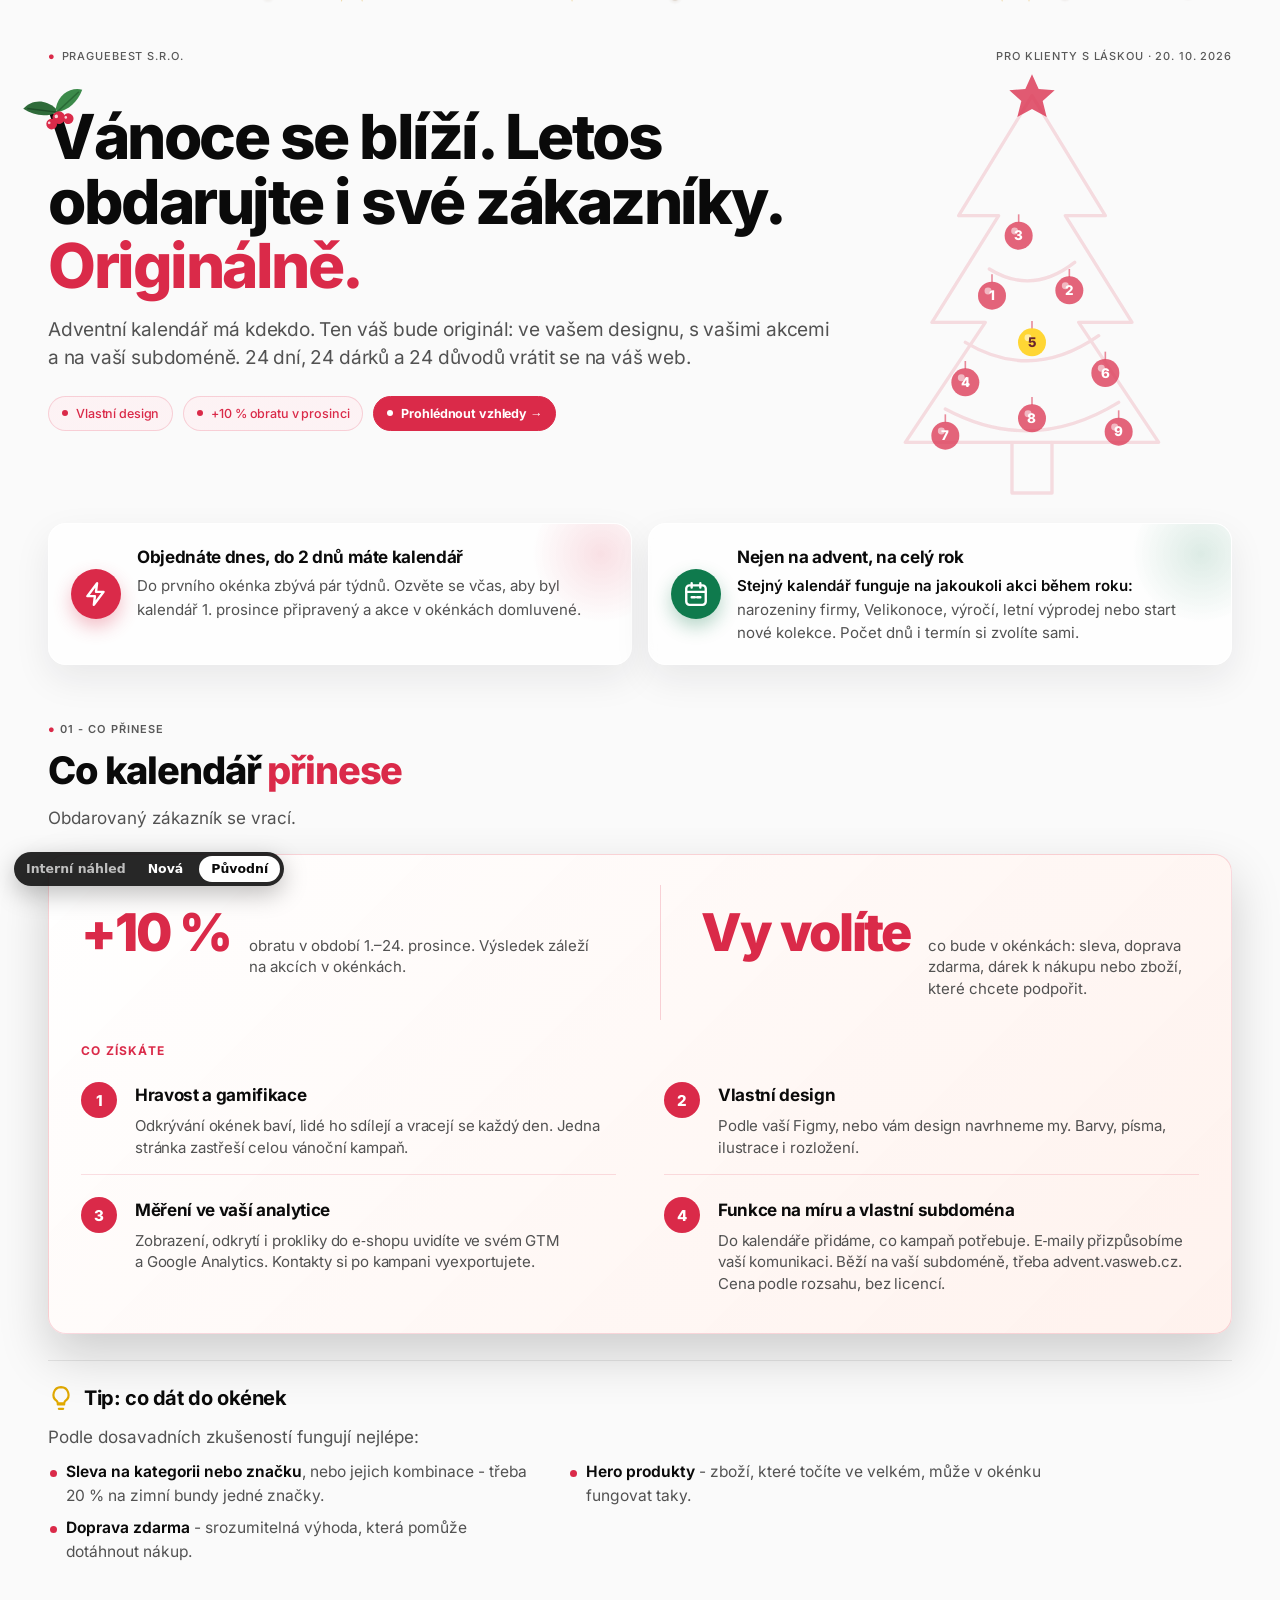
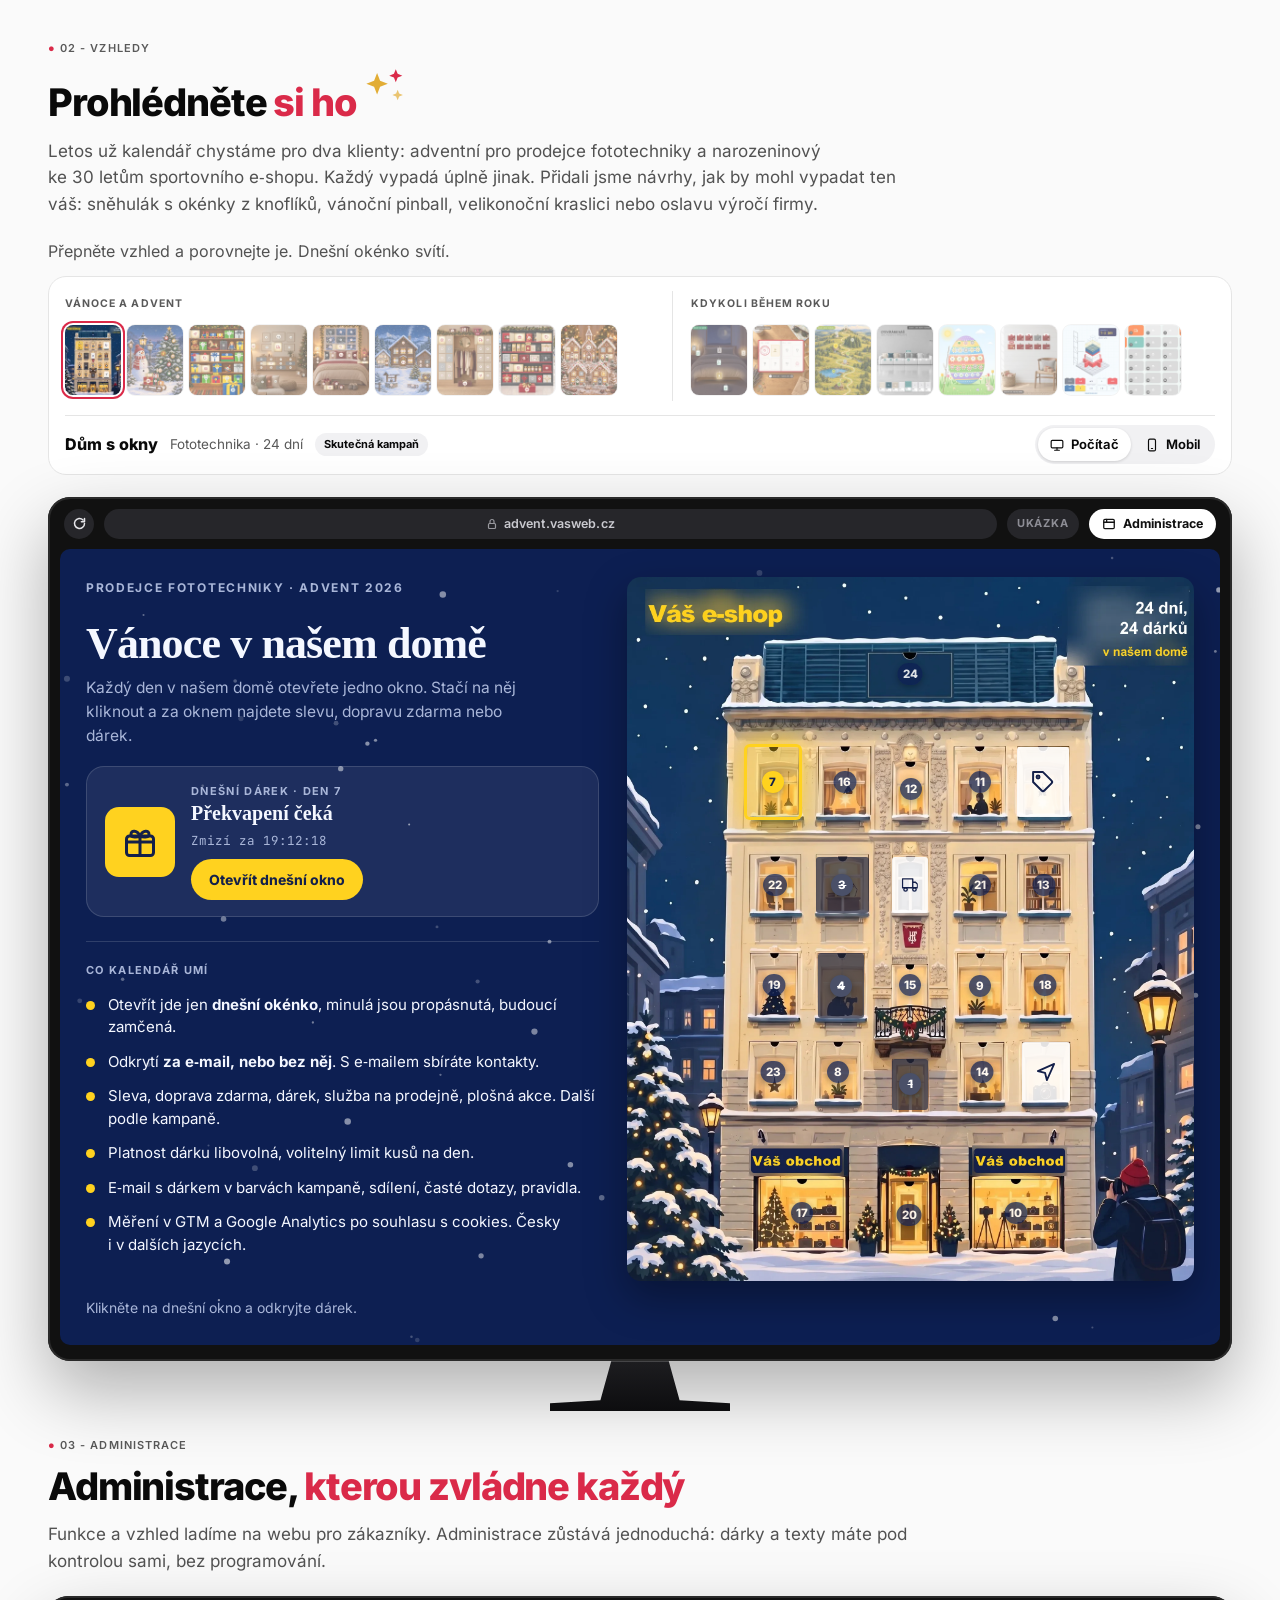
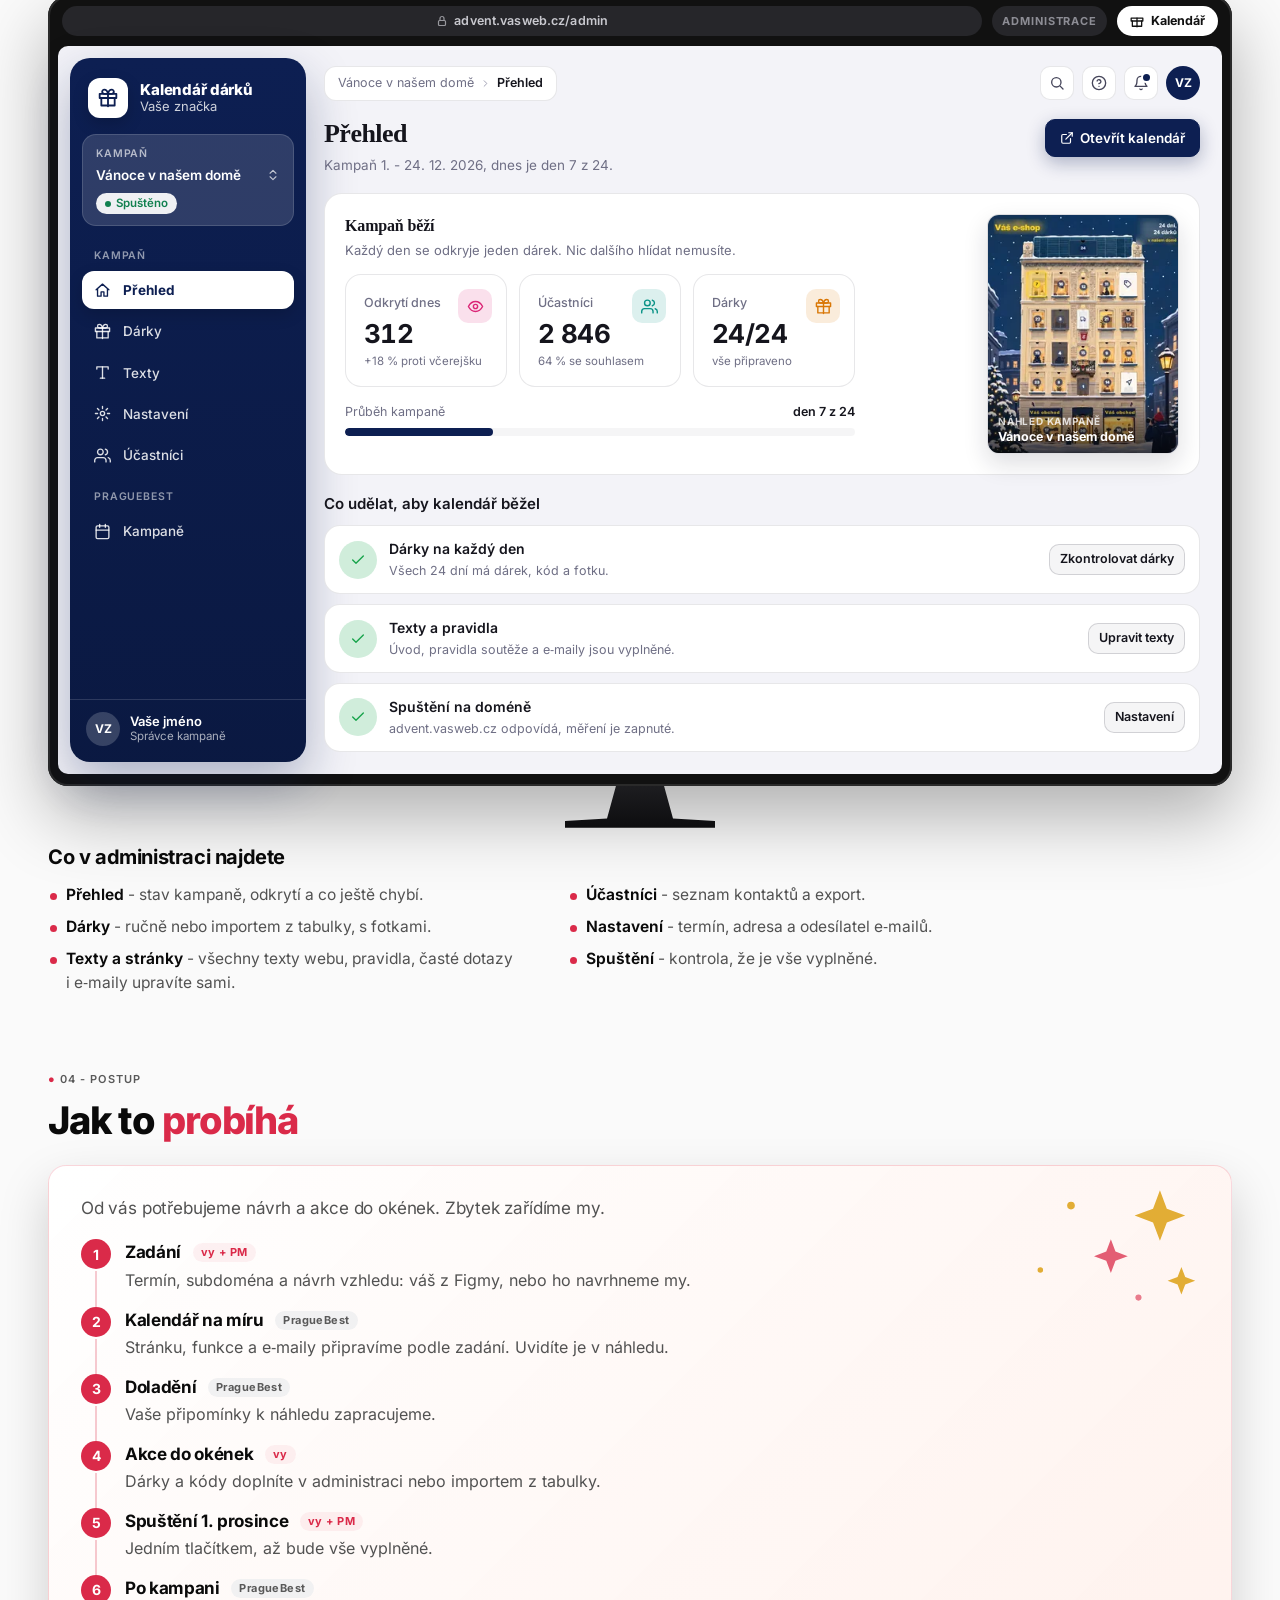
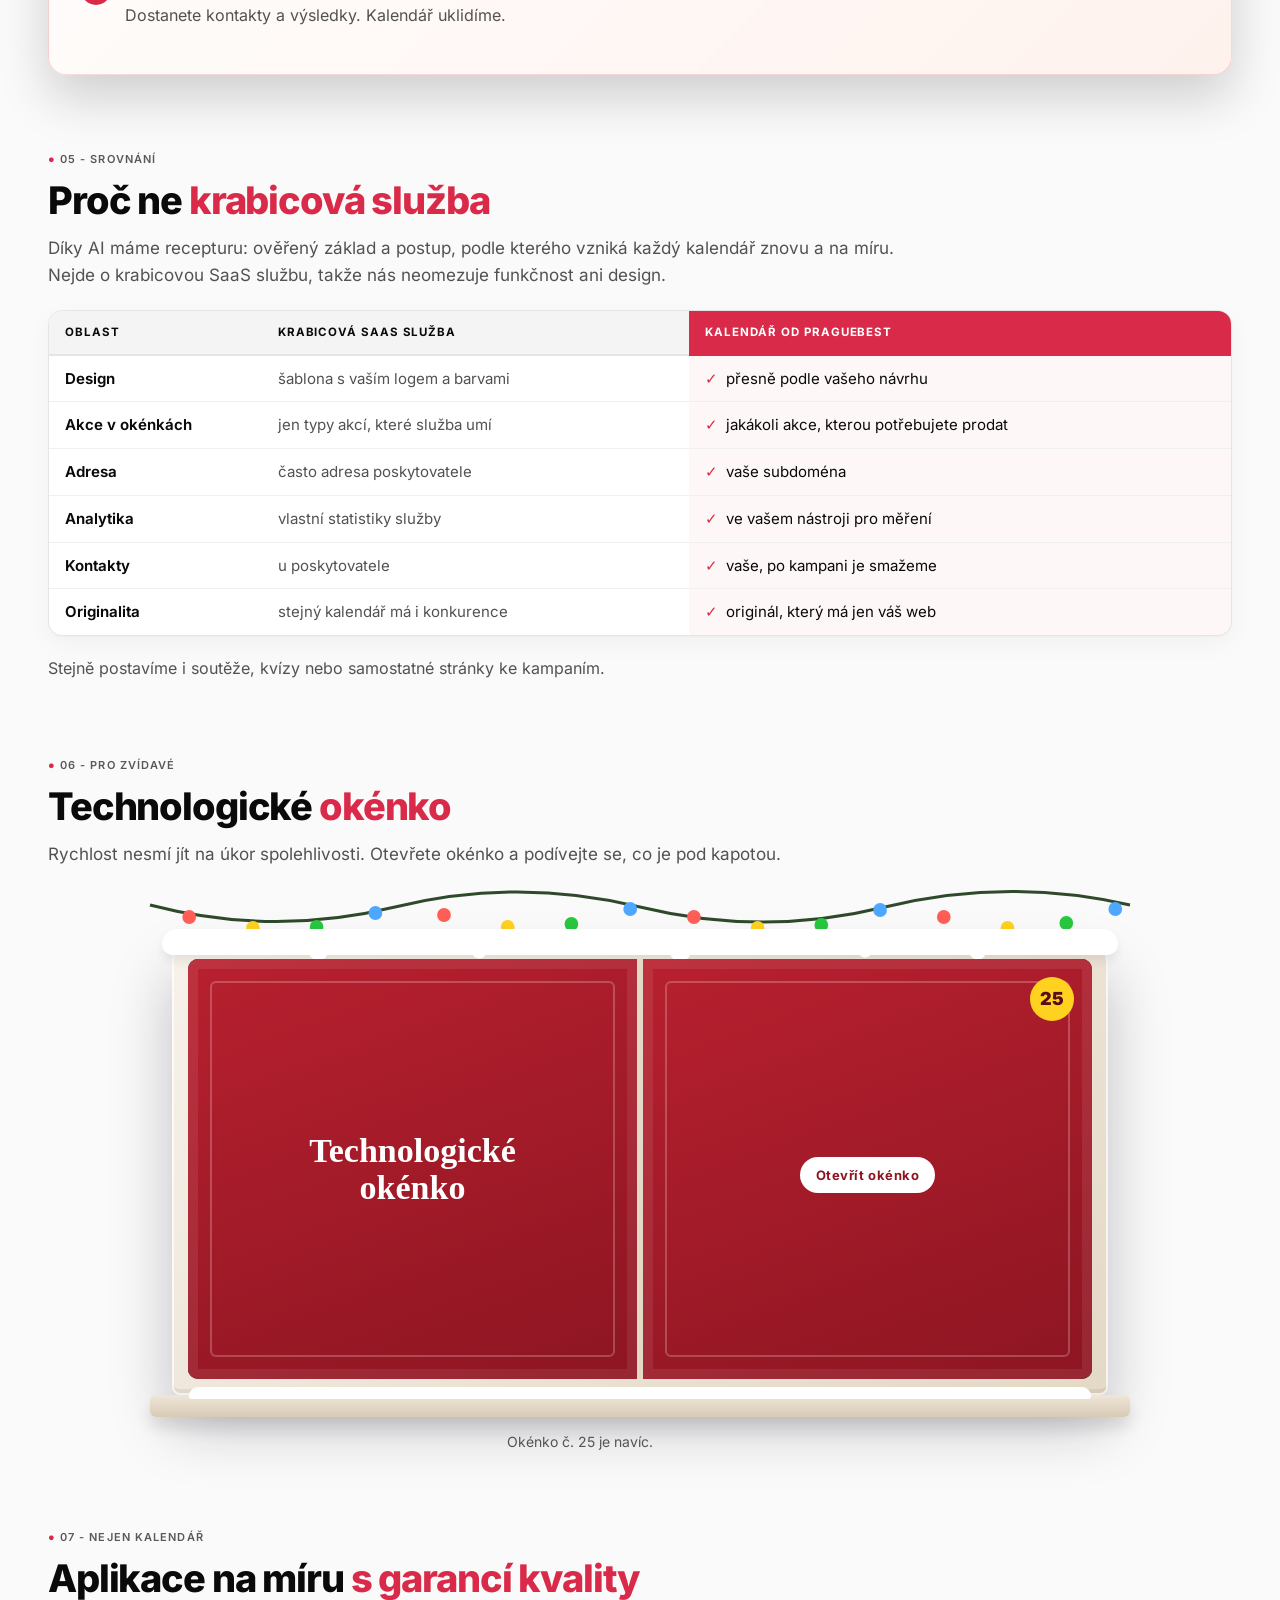
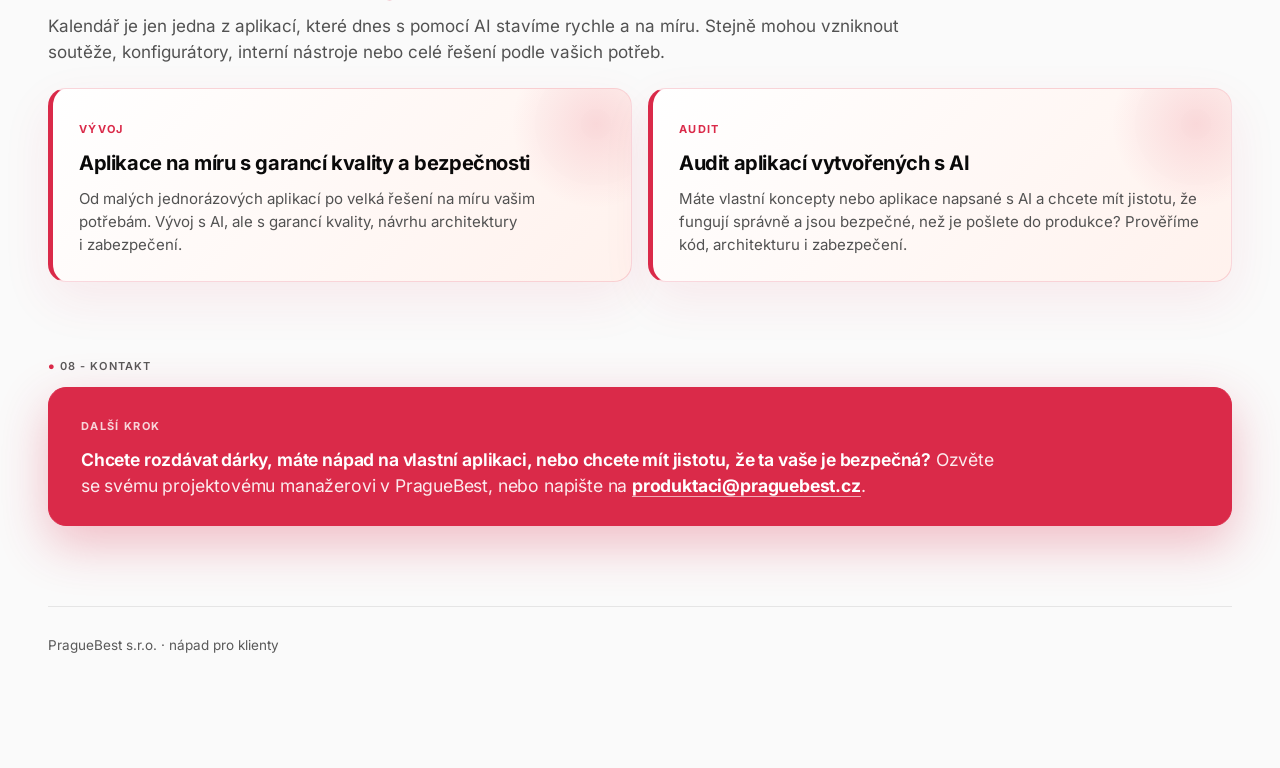
==== commit 04be82a6: "Merge branch 'nove-vzhledy' into landing-vizual" ====
--- a/index.html
+++ b/index.html
@@ -9,6 +9,7 @@
 <link rel="apple-touch-icon" sizes="180x180" href="apple-touch-icon.png">
 <link rel="mask-icon" href="safari-pinned-tab.svg" color="#d92b48">
 <title>Letos obdarujte i své zákazníky | PragueBest</title>
+<meta name="robots" content="noindex">
 <meta name="description" content="Vánoce se blíží a všichni shánějí dárky. Co kdyby je zákazníci dostávali každý den od vás? Adventní kalendář na vašem webu, ve vašem designu. Plus 10 % obratu v prosinci.">
 <meta property="og:title" content="Letos obdarujte i své zákazníky | PragueBest">
 <meta property="og:description" content="Vánoce se blíží. Adventní kalendář na vašem webu: 24 dní, 24 dárků, plus 10 % obratu v prosinci.">
@@ -2492,5 +2493,9 @@
 })();
 </script>
 <button type="button" class="totop" id="totop" aria-label="Nahoru na začátek" title="Nahoru" data-review-id="totop"><svg viewBox="0 0 24 24" fill="none" stroke="currentColor" stroke-width="2.6" stroke-linecap="round" stroke-linejoin="round" aria-hidden="true"><path d="M12 19V5"/><path d="M5 12l7-7 7 7"/></svg></button>
+<!-- INTERNAL: version switcher for comparing the landing page variants. Remove before publishing. -->
+<nav class="ver-switch" aria-label="Interní přepínač verzí" data-review-id="interni-prepinac-verzi"><span>Interní náhled</span><a href="index-v2.html" data-ver>Nová</a><a href="index.html" data-ver aria-current="page">Původní</a></nav>
+<style>.ver-switch{position:fixed;left:14px;bottom:14px;z-index:95;display:flex;align-items:center;gap:4px;padding:4px 4px 4px 12px;border-radius:100px;background:rgba(10,10,10,.88);color:#fff;font:600 12.5px/1 system-ui,Arial,sans-serif;box-shadow:0 8px 24px rgba(0,0,0,.25)}.ver-switch span{opacity:.7;margin-right:6px}.ver-switch a{color:#fff;border:0;padding:7px 12px;border-radius:100px}.ver-switch a[aria-current]{background:#fff;color:#0a0a0a}@media print{.ver-switch{display:none}}</style>
+<script>document.querySelectorAll(".ver-switch a[data-ver]").forEach(function(a){a.addEventListener("click",function(){a.href=a.getAttribute("href").split("#")[0]+location.hash;});});</script>
 </body>
 </html>
